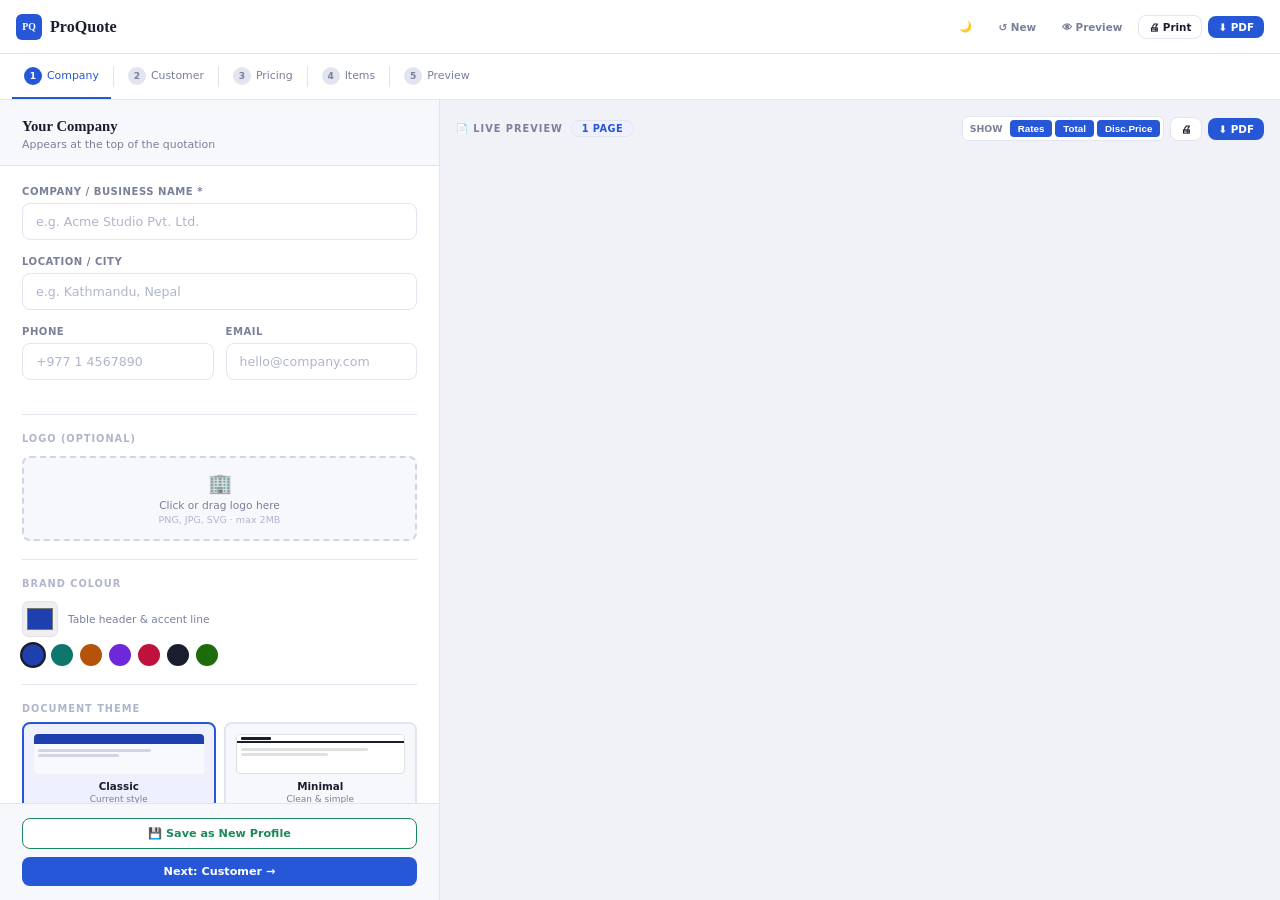
==== index.html @ abfe6b02 "Update print statement from 'Hello' to 'Goodbye'" ====
<!DOCTYPE html>
<html lang="en">
<head>
<meta charset="UTF-8">
<meta name="viewport" content="width=device-width, initial-scale=1.0, maximum-scale=1.0">
<title>ProQuote — Quotation Maker</title>
<!-- fully self-contained: no external dependencies -->
<style>
/* ═══════════════════════════════
   RESET & TOKENS
═══════════════════════════════ */
*,*::before,*::after{box-sizing:border-box;margin:0;padding:0}
:root{
  --bg:#f0f2f7;
  --panel:#fff;
  --panel2:#f7f8fc;
  --border:#e2e5ef;
  --border2:#d0d4e4;
  --text:#1a1d2e;
  --muted:#7a7f9a;
  --dim:#b0b5cc;
  --accent:#2557d6;
  --accent-s:#eef1fd;
  --accent-h:#1a46c0;
  --danger:#e53935;
  --danger-s:#fdecea;
  --success:#1b8a5a;
  --success-s:#e6f4ee;
  --warn:#d97706;
  --warn-s:#fef3e0;
  --r:8px;
  --sh:0 2px 12px rgba(0,0,0,0.08);
  --sh-lg:0 8px 32px rgba(0,0,0,0.14);
  --doc:#1e40af;
}
html{font-size:14px}
body{font-family:-apple-system,'Segoe UI',system-ui,sans-serif;background:var(--bg);color:var(--text);height:100vh;overflow:hidden;display:flex;flex-direction:column;transition:background .2s,color .2s}

/* ── DARK MODE ── */
body.dark{
  --bg:#0f1117;--panel:#1a1d2e;--panel2:#1e2235;
  --border:#2a2f45;--border2:#353c58;
  --text:#e8eaf6;--muted:#8890b0;--dim:#4a5175;
  --accent-s:#1a2456;--panel-hover:#232740;
}
body.dark .topbar,body.dark .stepbar{background:var(--panel);border-color:var(--border)}
body.dark input,body.dark textarea,body.dark select{background:var(--panel2);border-color:var(--border);color:var(--text)}
body.dark .tog-row{background:var(--panel2);border-color:var(--border)}
body.dark .tog-row:hover{background:#252a40}
body.dark .items-wrap{border-color:var(--border)}
body.dark .items-hd{background:#252a40;color:var(--muted)}
body.dark .irow{background:var(--panel2);border-color:var(--border)}
body.dark .irow:hover{background:#252a40}
body.dark .modal{background:var(--panel);color:var(--text)}
body.dark .btn-outline{background:var(--panel2);border-color:var(--border);color:var(--text)}
body.dark .btn-ghost{color:var(--muted)}
body.dark .pvbar-r .vg{background:var(--panel2);border-color:var(--border)}
body.dark .ldrop{background:var(--panel2);border-color:var(--border2)}
body.dark .sum-card{background:var(--panel2);border-color:var(--border)}
body.dark .pane-head{background:var(--panel2)}
body.dark .pnav{background:var(--panel2)}
body.dark .add-btn{border-color:var(--accent)}
/* Profile capsule dark */
body.dark .profile-capsule{background:var(--panel2);border-color:var(--border)}
body.dark .profile-capsule:hover{background:#252a40;border-color:var(--border2)}

/* ═══════════════════════════════
   TOPBAR
═══════════════════════════════ */
.topbar{
  height:54px;background:var(--panel);border-bottom:1px solid var(--border);
  display:flex;align-items:center;justify-content:space-between;
  padding:0 16px;flex-shrink:0;z-index:100;
}
.logo{font-family:Georgia,'Times New Roman',serif;font-size:1.15rem;font-weight:700;display:flex;align-items:center;gap:8px}
.logo-mark{width:26px;height:26px;background:var(--accent);border-radius:6px;display:flex;align-items:center;justify-content:center;color:#fff;font-size:0.7rem;font-weight:700}
.top-r{display:flex;gap:6px;align-items:center}

/* ═══════════════════════════════
   STEPBAR
═══════════════════════════════ */
.stepbar{
  height:46px;background:var(--panel);border-bottom:1px solid var(--border);
  display:flex;align-items:stretch;padding:0 12px;gap:2px;
  flex-shrink:0;overflow-x:auto;scrollbar-width:none;
}
.stepbar::-webkit-scrollbar{display:none}
.stab{
  display:flex;align-items:center;gap:5px;padding:0 12px;
  background:none;border:none;border-bottom:2px solid transparent;
  font-family:-apple-system,'Segoe UI',system-ui,sans-serif;font-size:0.78rem;font-weight:500;
  color:var(--muted);cursor:pointer;white-space:nowrap;transition:all .15s;
}
.stab:hover{color:var(--text)}
.stab.active{color:var(--accent);border-bottom-color:var(--accent)}
.stab.done{color:var(--success)}
.sbadge{
  width:18px;height:18px;border-radius:50%;background:var(--border);
  font-size:0.65rem;font-weight:700;display:flex;align-items:center;justify-content:center;
  flex-shrink:0;transition:all .15s;
}
.stab.active .sbadge{background:var(--accent);color:#fff}
.stab.done .sbadge{background:var(--success);color:#fff}
.ssep{width:1px;background:var(--border);margin:12px 0;flex-shrink:0}

/* ═══════════════════════════════
   MAIN GRID
═══════════════════════════════ */
.main{display:grid;grid-template-columns:440px 1fr;flex:1;overflow:hidden;min-height:0}

/* ═══════════════════════════════
   FORM PANEL
═══════════════════════════════ */
.fp{
  background:var(--panel);border-right:1px solid var(--border);
  display:flex;flex-direction:column;overflow:hidden;
}
.pane{display:none;flex:1;flex-direction:column;min-height:0}
.pane.active{display:flex}
.pane-head{
  padding:18px 22px 14px;border-bottom:1px solid var(--border);
  background:var(--panel2);flex-shrink:0;
}
.pane-title{font-family:Georgia,'Times New Roman',serif;font-size:1.05rem;font-weight:700}
.pane-sub{font-size:0.78rem;color:var(--muted);margin-top:3px}
.pane-body{flex:1;overflow-y:auto;padding:20px 22px;scrollbar-width:thin;scrollbar-color:var(--border2) transparent}
.pane-body::-webkit-scrollbar{width:5px}
.pane-body::-webkit-scrollbar-thumb{background:var(--border2);border-radius:4px}
.pnav{
  display:flex;gap:10px;padding:14px 22px;
  border-top:1px solid var(--border);background:var(--panel2);flex-shrink:0;
}

/* ═══════════════════════════════
   FORM CONTROLS
═══════════════════════════════ */
.fg{margin-bottom:16px}
.fg:last-child{margin-bottom:0}
.fl{display:block;font-size:0.72rem;font-weight:700;letter-spacing:0.05em;text-transform:uppercase;color:var(--muted);margin-bottom:6px}
input[type=text],input[type=number],input[type=date],input[type=email],input[type=tel],textarea,select{
  width:100%;padding:10px 13px;border:1px solid var(--border);border-radius:var(--r);
  font-family:-apple-system,'Segoe UI',system-ui,sans-serif;font-size:0.9rem;color:var(--text);
  background:var(--panel);outline:none;transition:border .15s,box-shadow .15s;appearance:none;
}
input:focus,textarea:focus,select:focus{border-color:var(--accent);box-shadow:0 0 0 3px var(--accent-s)}
input::placeholder,textarea::placeholder{color:var(--dim)}
textarea{resize:vertical;min-height:64px;line-height:1.6}
select{
  background-image:url("data:image/svg+xml,%3Csvg xmlns='http://www.w3.org/2000/svg' width='10' height='6'%3E%3Cpath d='M1 1l4 4 4-4' stroke='%237a7f9a' stroke-width='1.5' fill='none' stroke-linecap='round'/%3E%3C/svg%3E");
  background-repeat:no-repeat;background-position:right 12px center;padding-right:32px;cursor:pointer;
}
input[type=range]{
  width:100%;padding:0;border:none;background:none;box-shadow:none;
  accent-color:var(--accent);height:20px;cursor:pointer;
}
input[type=color]{width:36px;height:36px;padding:2px;border-radius:6px;cursor:pointer;border:1px solid var(--border)}
.r2{display:grid;grid-template-columns:1fr 1fr;gap:12px}
.hr{border:none;border-top:1px solid var(--border);margin:18px 0}
.sec-lbl{font-size:0.7rem;font-weight:700;letter-spacing:0.1em;text-transform:uppercase;color:var(--dim);margin-bottom:12px}

/* ═══════════════════════════════
   BUTTONS
═══════════════════════════════ */
.btn{
  display:inline-flex;align-items:center;justify-content:center;gap:5px;
  padding:8px 14px;border:none;border-radius:var(--r);
  font-family:-apple-system,'Segoe UI',system-ui,sans-serif;font-size:0.8rem;font-weight:600;
  cursor:pointer;transition:all .15s;white-space:nowrap;
}
.btn-primary{background:var(--accent);color:#fff}.btn-primary:hover{background:var(--accent-h)}
.btn-outline{background:#fff;color:var(--text);border:1px solid var(--border)}.btn-outline:hover{border-color:var(--border2);background:var(--panel2)}
.btn-ghost{background:transparent;color:var(--muted)}.btn-ghost:hover{color:var(--text);background:var(--panel2)}
.btn-danger{background:var(--danger-s);color:var(--danger);border:1px solid rgba(229,57,53,.15)}.btn-danger:hover{background:var(--danger);color:#fff}
.btn-sm{padding:5px 10px;font-size:0.74rem}
.btn-full{width:100%}

/* ═══════════════════════════════
   TOGGLE SWITCH
═══════════════════════════════ */
.tog-row{
  display:flex;align-items:center;justify-content:space-between;
  padding:9px 12px;border:1px solid var(--border);border-radius:var(--r);
  margin-bottom:7px;cursor:pointer;user-select:none;
  background:var(--panel2);transition:border .15s,background .15s;
}
.tog-row:hover{border-color:var(--border2);background:#fff}
.tog-name{font-size:0.83rem;font-weight:500}
.tog-hint{font-size:0.71rem;color:var(--muted);margin-top:2px}
.sw{width:34px;height:19px;border-radius:10px;background:var(--border2);position:relative;transition:background .15s;flex-shrink:0;margin-left:10px}
.sw::after{content:'';position:absolute;width:13px;height:13px;background:#fff;border-radius:50%;top:3px;left:3px;transition:left .15s;box-shadow:0 1px 3px rgba(0,0,0,.2)}
.sw.on{background:var(--accent)}.sw.on::after{left:18px}

/* ═══════════════════════════════
   ITEMS EDITOR
═══════════════════════════════ */
.items-wrap{border:1px solid var(--border);border-radius:var(--r);overflow:hidden;margin-bottom:8px}
.items-hd{
  display:grid;grid-template-columns:20px 1fr 48px 80px 60px 26px;
  gap:5px;padding:6px 10px;
  background:var(--border);
  font-size:0.65rem;font-weight:700;letter-spacing:.08em;text-transform:uppercase;color:var(--muted);
}
.irow{
  display:grid;grid-template-columns:20px 1fr 48px 80px 60px 26px;
  gap:5px;padding:7px 10px;border-top:1px solid var(--border);
  align-items:center;background:#fff;transition:background .1s;
}
.irow:first-of-type{border-top:none}
.irow:hover{background:#fafbff}
.irow input{padding:5px 7px;font-size:0.78rem;border-radius:5px}
.idesc-wrap{display:flex;flex-direction:column;gap:3px}
.idr{
  display:none;grid-column:1/-1;
  align-items:center;gap:7px;
  padding:4px 0 2px;border-top:1px dashed var(--border);margin-top:3px;
}
.irow.has-disc .idr{display:flex}
.dtag{font-size:0.68rem;color:var(--warn);background:var(--warn-s);padding:2px 6px;border-radius:3px;font-weight:600;white-space:nowrap}
.idel{background:none;border:none;width:24px;height:24px;border-radius:4px;display:flex;align-items:center;justify-content:center;cursor:pointer;color:var(--dim);font-size:0.82rem;transition:all .12s}
.idel:hover{background:var(--danger-s);color:var(--danger)}
.add-btn{
  width:100%;padding:8px;background:none;border:1px dashed var(--accent);
  border-radius:var(--r);color:var(--accent);font-family:-apple-system,'Segoe UI',system-ui,sans-serif;
  font-size:0.78rem;font-weight:600;cursor:pointer;
  display:flex;align-items:center;justify-content:center;gap:5px;transition:all .15s;
}
.add-btn:hover{background:var(--accent-s)}

/* ═══════════════════════════════
   PROFILE CAPSULES
═══════════════════════════════ */
.profile-capsules{display:flex;flex-wrap:wrap;gap:6px;margin-bottom:12px}
.profile-capsule{
  display:flex;align-items:center;gap:6px;
  padding:5px 10px 5px 6px;
  background:var(--panel2);border:1px solid var(--border);border-radius:20px;
  cursor:pointer;transition:all .15s;user-select:none;
  font-size:0.78rem;
}
.profile-capsule:hover{border-color:var(--accent);background:var(--accent-s)}
.profile-capsule.active-cap{border-color:var(--accent);background:var(--accent-s);color:var(--accent)}
.cap-dot{width:22px;height:22px;border-radius:50%;display:flex;align-items:center;justify-content:center;color:#fff;font-size:0.65rem;font-weight:700;flex-shrink:0}
.cap-name{font-weight:600;max-width:120px;overflow:hidden;text-overflow:ellipsis;white-space:nowrap}
.cap-edit{margin-left:2px;padding:1px 5px;border-radius:10px;font-size:0.65rem;color:var(--muted);background:none;border:none;cursor:pointer;transition:all .12s}
.cap-edit:hover{background:var(--border);color:var(--text)}

/* ═══════════════════════════════
   SECTION / OPTIONAL ROW
═══════════════════════════════ */
.irow-section{
  padding:6px 10px;background:var(--panel2);border-top:1px solid var(--border);
  display:grid;grid-template-columns:20px 1fr 26px;gap:5px;align-items:center;
}
.irow-section input{font-size:0.78rem;font-weight:600;background:transparent;border:none;padding:2px 4px;outline:none;color:var(--text);}
.irow-section input:focus{background:var(--panel);border-radius:4px}
.sec-badge{font-size:0.62rem;font-weight:700;letter-spacing:.08em;text-transform:uppercase;color:var(--muted);background:var(--border);padding:2px 6px;border-radius:3px;white-space:nowrap}
.opt-badge{font-size:0.62rem;font-weight:700;color:var(--warn);background:var(--warn-s);padding:1px 5px;border-radius:3px}

/* ═══════════════════════════════
   THEME PICKER
═══════════════════════════════ */
.theme-grid{display:grid;grid-template-columns:1fr 1fr;gap:8px;margin-top:8px}
.theme-card{
  border:2px solid var(--border);border-radius:var(--r);padding:10px 10px 8px;cursor:pointer;
  transition:all .15s;background:var(--panel2);
}
.theme-card:hover{border-color:var(--accent)}
.theme-card.sel{border-color:var(--accent);background:var(--accent-s)}
.theme-card-preview{height:40px;border-radius:4px;margin-bottom:6px;overflow:hidden;display:flex;flex-direction:column;gap:2px}
.theme-card-name{font-size:0.74rem;font-weight:700;text-align:center}
.theme-card-desc{font-size:0.64rem;color:var(--muted);text-align:center;margin-top:2px}

/* ═══════════════════════════════
   ITEM LIBRARY PANEL
═══════════════════════════════ */
.lib-item{
  display:flex;align-items:center;justify-content:space-between;
  padding:8px 12px;border:1px solid var(--border);border-radius:var(--r);
  margin-bottom:6px;background:var(--panel2);transition:all .12s;
}
.lib-item:hover{border-color:var(--accent);background:var(--accent-s)}
.lib-item-info{flex:1;min-width:0}
.lib-item-name{font-size:0.83rem;font-weight:600;white-space:nowrap;overflow:hidden;text-overflow:ellipsis}
.lib-item-meta{font-size:0.71rem;color:var(--muted);margin-top:1px}
.lib-item-cat{font-size:0.62rem;background:var(--border);padding:1px 6px;border-radius:10px;color:var(--muted);margin-left:6px}

/* ═══════════════════════════════
   AUTOSAVE INDICATOR
═══════════════════════════════ */
.autosave-dot{
  width:7px;height:7px;border-radius:50%;background:var(--success);
  display:inline-block;margin-right:4px;animation:pulse 2s infinite;
}
@keyframes pulse{0%,100%{opacity:1}50%{opacity:.4}}
.autosave-lbl{font-size:0.68rem;color:var(--muted);display:flex;align-items:center}
.ldrop{
  border:2px dashed var(--border2);border-radius:var(--r);
  padding:14px;text-align:center;position:relative;cursor:pointer;
  transition:all .15s;background:var(--panel2);
}
.ldrop:hover{border-color:var(--accent);background:var(--accent-s)}
.ldrop input[type=file]{position:absolute;inset:0;opacity:0;cursor:pointer;width:100%;height:100%}
.ldrop-lbl{font-size:0.76rem;color:var(--muted)}
.ldrop-sub{font-size:0.68rem;color:var(--dim);margin-top:2px}

/* ═══════════════════════════════
   COLOR PRESETS
═══════════════════════════════ */
.cpicks{display:flex;gap:7px;flex-wrap:wrap;margin-top:7px}
.cpick{width:22px;height:22px;border-radius:50%;cursor:pointer;border:2px solid transparent;transition:all .12s;flex-shrink:0}
.cpick:hover,.cpick.sel{border-color:var(--text);transform:scale(1.18)}

/* ═══════════════════════════════
   PREVIEW PANEL
═══════════════════════════════ */
.pp{
  background:var(--bg);
  overflow-y:auto;
  overflow-x:hidden;
  display:flex;
  flex-direction:column;
  align-items:center;
  padding:16px 16px 32px;
  gap:12px;
  scrollbar-width:thin;
  scrollbar-color:var(--border2) transparent;
}
.pp::-webkit-scrollbar{width:6px}
.pp::-webkit-scrollbar-thumb{background:var(--border2);border-radius:4px}

.pvbar{
  width:100%;
  display:flex;align-items:center;justify-content:space-between;flex-wrap:wrap;gap:8px;
  flex-shrink:0;
}
.pvbar-l{font-size:0.7rem;font-weight:700;letter-spacing:.1em;text-transform:uppercase;color:var(--muted);display:flex;align-items:center;gap:8px}
.pg-pill{background:var(--accent-s);color:var(--accent);border:1px solid var(--border);border-radius:20px;padding:2px 10px;font-size:0.7rem;font-weight:700;letter-spacing:.04em}
.pvbar-r{display:flex;gap:6px;align-items:center;flex-wrap:wrap}
.vg{display:flex;gap:3px;background:#fff;border:1px solid var(--border);border-radius:6px;padding:3px;align-items:center}
.vc{
  display:flex;align-items:center;gap:3px;padding:3px 8px;border-radius:4px;
  font-size:0.7rem;font-weight:600;border:none;background:none;cursor:pointer;color:var(--muted);transition:all .12s;
}
.vc.on{background:var(--accent);color:#fff}

/* Document scaler — wraps #qdoc and scales it to fill the panel */
.doc-scaler{
  width:100%;
  flex-shrink:0;
}
.doc-scaler-inner{
  transform-origin:top center;
  width:794px;
  flex-shrink:0;
}

/* ═══════════════════════════════
   QUOTE DOCUMENT
═══════════════════════════════ */
#qdoc{
  width:794px;background:#fff;
  box-shadow:var(--sh-lg);border-radius:3px;
  font-family:-apple-system,'Segoe UI',system-ui,sans-serif;color:#1a1d2e;
}

/* ── A4 page wrapper ── */
.dpage{
  width:794px;
  min-height:1122px; /* A4 height preview */
  padding:36px 48px 48px;
  position:relative;
  background:#fff;
  display:flex;flex-direction:column;
  border-bottom:3px dashed #d0d4e4; /* visual separator in preview */
}
.dpage:last-child{border-bottom:none}

/* ── Page 1 main header ── */
.dhdr{display:flex;align-items:flex-start;justify-content:space-between;margin-bottom:14px}
.dhdr-l{display:flex;flex-direction:column;align-items:flex-start;gap:5px}
.dlogo{max-height:56px;object-fit:contain;border-radius:3px;display:none}
.dco-name{font-family:Georgia,'Times New Roman',serif;font-size:1.15rem;font-weight:700;color:#0f1117;line-height:1.2}
.dco-loc{font-size:0.73rem;color:#6a6f88;margin-top:1px}
.dhdr-r{text-align:right}
.dtitle{font-family:Georgia,'Times New Roman',serif;font-size:1rem;font-weight:700;color:var(--doc);letter-spacing:.02em}
.dstatus{margin-top:5px}
.schip{display:inline-block;padding:2px 9px;border-radius:20px;font-size:0.63rem;font-weight:700;letter-spacing:.08em;text-transform:uppercase}
.s-draft{background:#fff3cd;color:#856404;border:1px solid #ffc107}
.s-sent{background:#cfe2ff;color:#0a58ca;border:1px solid #9ec5fe}
.s-approved{background:#d1e7dd;color:#0f5132;border:1px solid #a3cfbb}
.s-rejected{background:#f8d7da;color:#842029;border:1px solid #f1aeb5}
.ddates{margin-top:8px}
.ddate-row{display:flex;justify-content:flex-end;align-items:center;gap:8px;margin-top:3px}
.ddate-lbl{font-size:0.68rem;color:#8a90a8;font-weight:500}
.ddate-val{font-size:0.75rem;color:#1a1d2e;font-weight:600}

/* ── Continuation header (page 2+) ── */
.cont-hdr{
  display:flex;align-items:center;justify-content:space-between;
  padding-bottom:10px;margin-bottom:12px;
  border-bottom:2px solid var(--doc);
}
.cont-hdr-l{display:flex;align-items:center;gap:10px}
.cont-logo{max-height:32px;object-fit:contain;display:none}
.cont-co{font-family:Georgia,'Times New Roman',serif;font-size:0.88rem;font-weight:700;color:#0f1117}
.cont-hdr-r{text-align:right}
.cont-qno{font-size:0.75rem;font-weight:700;color:var(--doc)}
.cont-pg{font-size:0.68rem;color:#8a90a8;margin-top:2px}

/* ── Page number footer (every page) ── */
.pg-footer{
  margin-top:auto;
  padding-top:12px;
  display:flex;align-items:center;justify-content:space-between;
  border-top:1px solid #eef0f8;
}
.pg-watermark{font-family:Georgia,'Times New Roman',serif;font-size:0.6rem;font-weight:600;letter-spacing:.12em;color:#dde0ea;text-transform:uppercase}

/* Accent bar */
.dbar{height:3px;background:var(--doc);border-radius:2px;margin-bottom:16px}

/* Parties */
.parties{
  display:grid;grid-template-columns:1fr 1fr;gap:20px;
  margin-bottom:18px;padding:12px 14px;
  background:#f8f9fc;border-radius:6px;border:1px solid #eef0f8;
}
.pty-lbl{font-size:0.6rem;font-weight:700;letter-spacing:.12em;text-transform:uppercase;color:#a0a5be;margin-bottom:4px}
.pty-name{font-size:0.88rem;font-weight:700;color:#0f1117;line-height:1.3}
.pty-detail{font-size:0.72rem;color:#6a6f88;margin-top:2px;line-height:1.7}

/* ── TABLE (Excel grid) ── */
.dtable{
  width:100%;border-collapse:collapse;font-size:0.78rem;
  border:1px solid #c8cce0;margin-bottom:0;
  /* CRITICAL: force colour rendering in print/PDF */
  -webkit-print-color-adjust:exact;
  print-color-adjust:exact;
}
.dtable thead{
  -webkit-print-color-adjust:exact;
  print-color-adjust:exact;
}
.dtable thead tr{background:var(--doc) !important}
.dtable th{
  padding:8px 10px;color:#fff !important;
  font-size:0.67rem;font-weight:600;letter-spacing:.05em;text-align:left;
  border-right:1px solid rgba(255,255,255,.2);
  -webkit-print-color-adjust:exact;
  print-color-adjust:exact;
}
.dtable th:last-child{border-right:none}
.dtable th.r{text-align:right}
.dtable th.c{text-align:center}
.dtable tbody tr{background:#fff}
.dtable tbody tr:nth-child(even){background:#f9fafc}
.dtable td{
  padding:8px 10px;color:#1a1d2e;vertical-align:middle;
  border-right:1px solid #d8dce8;border-bottom:1px solid #d8dce8;
}
.dtable td:last-child{border-right:none}
.dtable tbody tr:last-child td{border-bottom:none}
.dtable td.r{text-align:right;font-variant-numeric:tabular-nums}
.dtable td.c{text-align:center}
.utype{font-size:0.65rem;color:#8a90a8;display:block;margin-top:2px}

/* ── TOTALS (flush below table) ── */
.totals-wrap{display:flex;justify-content:flex-end;margin:0 0 16px}
.totals-box{
  width:270px;
  border:1px solid #c8cce0;border-top:none;
  font-size:0.79rem;
  -webkit-print-color-adjust:exact;
  print-color-adjust:exact;
}
.trow{
  display:grid;grid-template-columns:1fr auto;
  padding:6px 10px;border-bottom:1px solid #d8dce8;align-items:center;
}
.trow:last-child{border-bottom:none}
.trow.grand{
  background:var(--doc) !important;color:#fff !important;
  font-weight:700;font-size:0.84rem;
  -webkit-print-color-adjust:exact;print-color-adjust:exact;
}
.tlbl{color:#5a5f78}
.trow.grand .tlbl{color:rgba(255,255,255,.82) !important}
.tval{text-align:right;font-weight:600;font-variant-numeric:tabular-nums;padding-left:16px}
.trow.disc-row .tlbl,.trow.disc-row .tval{color:#b45309}
.trow.vat-row{background:#f5f7ff}

/* ── FOOTER ── */
.dfooter{
  margin-top:auto;padding-top:14px;
  border-top:1px solid #eef0f8;
  display:flex;gap:20px;align-items:flex-start;
}
.fcol{flex:1}
.ftag{font-size:0.6rem;font-weight:700;letter-spacing:.1em;text-transform:uppercase;color:#a0a5be;margin-bottom:4px}
.ftxt{font-size:0.72rem;color:#6a6f88;line-height:1.7}

/* ── SIGNATURE ── */
.dsig{display:flex;justify-content:flex-end;margin-top:18px;padding-top:14px;border-top:1px solid #eef0f8}
.sigbox{text-align:center;width:170px}
.sigline{border-bottom:1px solid #1a1d2e;margin-bottom:6px;padding-bottom:26px}
.siglbl{font-size:0.68rem;color:#8a90a8}

/* ── WATERMARK ── */
.dwm{
  position:absolute;bottom:16px;right:18px;
  font-family:Georgia,'Times New Roman',serif;font-size:0.58rem;font-weight:600;letter-spacing:.12em;
  color:#dde0ea;text-transform:uppercase;pointer-events:none;user-select:none;
}

/* ═══════════════════════════════
   SUMMARY CARD
═══════════════════════════════ */
.sum-card{background:var(--panel2);border:1px solid var(--border);border-radius:var(--r);padding:13px 15px;font-size:0.8rem;line-height:2}

/* ═══════════════════════════════
   MODAL
═══════════════════════════════ */
.overlay{display:none;position:fixed;inset:0;background:rgba(10,10,20,.55);backdrop-filter:blur(4px);z-index:500;align-items:center;justify-content:center}
.overlay.open{display:flex}
.modal{background:#fff;border-radius:12px;padding:26px 22px;max-width:350px;width:90%;box-shadow:var(--sh-lg);animation:mIn .2s ease}
@keyframes mIn{from{opacity:0;transform:scale(.92)}to{opacity:1;transform:scale(1)}}
.micon{text-align:center;font-size:1.8rem;margin-bottom:9px}
.mtitle{font-family:Georgia,'Times New Roman',serif;font-size:0.95rem;font-weight:700;text-align:center;margin-bottom:6px}
.mmsg{font-size:0.8rem;color:var(--muted);text-align:center;line-height:1.6;margin-bottom:18px}
.mbtns{display:flex;gap:8px;justify-content:center}

/* ═══════════════════════════════
   TOAST
═══════════════════════════════ */
.tray{position:fixed;bottom:18px;right:18px;z-index:600;display:flex;flex-direction:column;gap:6px;pointer-events:none}
.toast{background:#1a1d2e;color:#fff;padding:9px 14px;border-radius:7px;font-size:0.78rem;font-weight:500;box-shadow:var(--sh-lg);display:flex;align-items:center;gap:6px;animation:tIn .2s ease;pointer-events:auto;max-width:250px}
.toast.ok{background:var(--success)}.toast.err{background:var(--danger)}
@keyframes tIn{from{opacity:0;transform:translateX(14px)}to{opacity:1;transform:translateX(0)}}
@keyframes tOut{to{opacity:0;transform:translateX(14px)}}

/* ═══════════════════════════════
   MOBILE — RESPONSIVE
═══════════════════════════════ */
@media(max-width:900px){
  .main{grid-template-columns:360px 1fr}
}
@media(max-width:768px){
  body{overflow:auto;height:auto}
  .main{grid-template-columns:1fr;overflow:visible}
  .fp{border-right:none;border-bottom:1px solid var(--border);max-height:none;overflow:visible}
  .pane{max-height:none}
  .pane-body{overflow-y:visible;max-height:none}
  .pp{padding:12px;overflow-x:hidden}
  .doc-scaler{width:100%;overflow:hidden}
  .pvbar{flex-direction:column;align-items:flex-start}
  .logo span.logo-full{display:none}
  .top-r .btn-ghost{display:none}
  .r2{grid-template-columns:1fr}
}
@media(max-width:480px){
  .stepbar{padding:0 6px}
  .stab{padding:0 8px;font-size:0.72rem}
  .topbar{padding:0 12px}
  .top-r .btn{padding:6px 10px;font-size:0.74rem}
  .pp{padding:8px}
}

/* ═══════════════════════════════
   PRINT / PDF
═══════════════════════════════ */
@media print{
  body{height:auto;overflow:visible;background:#fff}
  .topbar,.stepbar,.fp,.pvbar{display:none !important}
  .main{display:block}
  .pp{padding:0;background:#fff;display:block}
  #qdoc{box-shadow:none;border-radius:0;width:100%}
  .dpage{border-bottom:none;page-break-after:always}
  .dpage:last-child{page-break-after:avoid}
  .dtable thead tr{background:var(--doc) !important;-webkit-print-color-adjust:exact;print-color-adjust:exact}
  .dtable th{color:#fff !important;-webkit-print-color-adjust:exact;print-color-adjust:exact}
  .trow.grand{background:var(--doc) !important;color:#fff !important;-webkit-print-color-adjust:exact;print-color-adjust:exact}
  @page{size:A4;margin:0}
}
</style>
</head>
<body>

<!-- MODAL -->
<div class="overlay" id="ov">
  <div class="modal">
    <div class="micon" id="m-ico">⚠️</div>
    <div class="mtitle" id="m-ttl"></div>
    <div class="mmsg" id="m-msg"></div>
    <div class="mbtns">
      <button class="btn btn-outline" onclick="closeM()">Cancel</button>
      <button class="btn" id="m-ok">Confirm</button>
    </div>
  </div>
</div>

<!-- TOASTS -->
<div class="tray" id="tray"></div>

<!-- TOPBAR -->
<div class="topbar">
  <div class="logo">
    <div class="logo-mark">PQ</div>
    <span class="logo-full">ProQuote</span>
  </div>
  <div style="display:flex;align-items:center;gap:8px">
    <div class="autosave-lbl" id="autosave-lbl" style="display:none">
      <span class="autosave-dot"></span>Saved
    </div>
  </div>
  <div class="top-r">
    <button class="btn btn-ghost btn-sm" onclick="toggleDark()" id="dark-btn" title="Toggle dark mode">🌙</button>
    <button class="btn btn-ghost btn-sm" onclick="cfm('↺ New Quote','All data will be cleared. Start fresh?','🆕','Start Fresh','btn-danger',resetAll)">↺ New</button>
    <button class="btn btn-ghost btn-sm" onclick="goS(5)">👁 Preview</button>
    <button class="btn btn-outline btn-sm" onclick="doPrint()">🖨 Print</button>
    <button class="btn btn-primary btn-sm" onclick="doExport()">⬇ PDF</button>
  </div>
</div>

<!-- STEPBAR -->
<div class="stepbar">
  <button class="stab active" id="st1" onclick="goS(1)"><div class="sbadge">1</div>Company</button>
  <div class="ssep"></div>
  <button class="stab" id="st2" onclick="goS(2)"><div class="sbadge">2</div>Customer</button>
  <div class="ssep"></div>
  <button class="stab" id="st3" onclick="goS(3)"><div class="sbadge">3</div>Pricing</button>
  <div class="ssep"></div>
  <button class="stab" id="st4" onclick="goS(4)"><div class="sbadge">4</div>Items</button>
  <div class="ssep"></div>
  <button class="stab" id="st5" onclick="goS(5)"><div class="sbadge">5</div>Preview</button>
</div>

<!-- PROFILES MODAL -->
<div class="overlay" id="ov-profiles">
  <div class="modal" style="max-width:480px;width:95%">
    <div style="display:flex;align-items:center;justify-content:space-between;margin-bottom:16px">
      <div style="font-family:Georgia,serif;font-size:1rem;font-weight:700">🏢 Company Profiles</div>
      <button class="btn btn-ghost btn-sm" onclick="closeProfiles()" style="font-size:1rem;padding:4px 8px">✕</button>
    </div>
    <div id="profiles-list" style="display:flex;flex-direction:column;gap:8px;max-height:340px;overflow-y:auto;margin-bottom:14px;padding-right:2px"></div>
    <div style="font-size:0.75rem;color:var(--muted);text-align:center;padding-top:10px;border-top:1px solid var(--border)">
      Use <strong>Save as New Profile</strong> on Step 1 to add more.
    </div>
  </div>
</div>

<!-- CLIENTS MODAL -->
<div class="overlay" id="ov-clients">
  <div class="modal" style="max-width:480px;width:95%">
    <div style="display:flex;align-items:center;justify-content:space-between;margin-bottom:16px">
      <div style="font-family:Georgia,serif;font-size:1rem;font-weight:700">👥 Client Book</div>
      <button class="btn btn-ghost btn-sm" onclick="closeClients()" style="font-size:1rem;padding:4px 8px">✕</button>
    </div>
    <div id="clients-list" style="display:flex;flex-direction:column;gap:8px;max-height:340px;overflow-y:auto;margin-bottom:14px;padding-right:2px"></div>
    <div style="font-size:0.75rem;color:var(--muted);text-align:center;padding-top:10px;border-top:1px solid var(--border)">
      Use <strong>Save as Client</strong> on Step 2 to add clients.
    </div>
  </div>
</div>

<!-- LIBRARY MODAL -->
<div class="overlay" id="ov-library">
  <div class="modal" style="max-width:520px;width:95%">
    <div style="display:flex;align-items:center;justify-content:space-between;margin-bottom:12px">
      <div style="font-family:Georgia,serif;font-size:1rem;font-weight:700">📦 Product Library</div>
      <button class="btn btn-ghost btn-sm" onclick="closeLibrary()" style="font-size:1rem;padding:4px 8px">✕</button>
    </div>
    <!-- Add new product form -->
    <div style="background:var(--panel2);border:1px solid var(--border);border-radius:var(--r);padding:12px;margin-bottom:12px">
      <div style="font-size:0.72rem;font-weight:700;color:var(--muted);text-transform:uppercase;letter-spacing:.06em;margin-bottom:8px">Save Current / New Product</div>
      <div class="r2" style="margin-bottom:8px">
        <div class="fg" style="margin-bottom:0">
          <label class="fl">Product Name</label>
          <input type="text" id="lib-name" placeholder="e.g. Logo Design">
        </div>
        <div class="fg" style="margin-bottom:0">
          <label class="fl">Category</label>
          <input type="text" id="lib-cat" placeholder="e.g. Design">
        </div>
      </div>
      <div class="r2" style="margin-bottom:8px">
        <div class="fg" style="margin-bottom:0">
          <label class="fl">Default Rate</label>
          <input type="number" id="lib-rate" placeholder="0" min="0">
        </div>
        <div class="fg" style="margin-bottom:0">
          <label class="fl">Unit</label>
          <input type="text" id="lib-unit" placeholder="e.g. pcs">
        </div>
      </div>
      <button class="btn btn-primary btn-full" onclick="saveLibraryItem()" style="font-size:0.8rem;padding:8px">💾 Save to Library</button>
    </div>
    <!-- Saved items list -->
    <div id="library-list" style="max-height:280px;overflow-y:auto"></div>
  </div>
</div>

<div class="main">

  <!-- FORM PANEL -->
  <div class="fp">

    <!-- ══ STEP 1: COMPANY ══ -->
    <div class="pane active" id="pane-1">
      <div class="pane-head">
        <div class="pane-title">Your Company</div>
        <div class="pane-sub">Appears at the top of the quotation</div>
      </div>
      <div class="pane-body">
        <!-- PROFILE CAPSULES -->
        <div id="profile-capsules-wrap" style="display:none;margin-bottom:14px">
          <div style="display:flex;align-items:center;justify-content:space-between;margin-bottom:7px">
            <div class="sec-lbl" style="margin-bottom:0">Saved Profiles</div>
            <button class="btn btn-ghost btn-sm" style="font-size:0.68rem;padding:3px 8px" onclick="openProfiles()">✏ Manage</button>
          </div>
          <div class="profile-capsules" id="profile-capsules"></div>
        </div>
        <div class="fg">
          <label class="fl">Company / Business Name *</label>
          <input type="text" id="co-name" oninput="r()" placeholder="e.g. Acme Studio Pvt. Ltd.">
        </div>
        <div class="fg">
          <label class="fl">Location / City</label>
          <input type="text" id="co-loc" oninput="r()" placeholder="e.g. Kathmandu, Nepal">
        </div>
        <div class="r2">
          <div class="fg">
            <label class="fl">Phone</label>
            <input type="tel" id="co-phone" oninput="r()" placeholder="+977 1 4567890">
          </div>
          <div class="fg">
            <label class="fl">Email</label>
            <input type="email" id="co-email" oninput="r()" placeholder="hello@company.com">
          </div>
        </div>
        <hr class="hr">
        <div class="sec-lbl">Logo (optional)</div>
        <div class="ldrop" id="ldrop">
          <input type="file" accept="image/*" onchange="uploadLogo(event)">
          <div id="ldrop-in">
            <div style="font-size:1.4rem;margin-bottom:4px">🏢</div>
            <div class="ldrop-lbl">Click or drag logo here</div>
            <div class="ldrop-sub">PNG, JPG, SVG · max 2MB</div>
          </div>
        </div>
        <div id="logo-acts" style="display:none;display:flex;gap:6px;margin-top:7px;display:none">
          <button class="btn btn-sm btn-outline" onclick="toggleResize()">✂ Resize</button>
          <button class="btn btn-sm btn-danger" onclick="cfm('Remove Logo','Remove the company logo?','🗑️','Remove','btn-danger',removeLogo)">✕ Remove</button>
        </div>
        <div id="logo-resize" style="display:none;margin-top:8px">
          <label class="fl">Logo size: <span id="lsize-lbl">70</span>px</label>
          <input type="range" id="lsize" min="40" max="150" value="70" oninput="resizeLogo(this.value)">
        </div>
        <hr class="hr">
        <div class="sec-lbl">Brand Colour</div>
        <div style="display:flex;align-items:center;gap:10px">
          <input type="color" id="co-col" value="#1e40af" onchange="setCol(this.value)">
          <span style="font-size:0.76rem;color:var(--muted)">Table header & accent line</span>
        </div>
        <div class="cpicks">
          <div class="cpick sel" style="background:#1e40af" data-c="#1e40af" onclick="pickCol(this)"></div>
          <div class="cpick" style="background:#0f766e" data-c="#0f766e" onclick="pickCol(this)"></div>
          <div class="cpick" style="background:#b45309" data-c="#b45309" onclick="pickCol(this)"></div>
          <div class="cpick" style="background:#6d28d9" data-c="#6d28d9" onclick="pickCol(this)"></div>
          <div class="cpick" style="background:#be123c" data-c="#be123c" onclick="pickCol(this)"></div>
          <div class="cpick" style="background:#1a1d2e" data-c="#1a1d2e" onclick="pickCol(this)"></div>
          <div class="cpick" style="background:#1d6b0a" data-c="#1d6b0a" onclick="pickCol(this)"></div>
        </div>
        <hr class="hr">
        <div style="display:flex;align-items:center;justify-content:space-between;margin-bottom:6px">
          <div class="sec-lbl" style="margin-bottom:0">Document Theme</div>
        </div>
        <div class="theme-grid">
          <div class="theme-card sel" data-theme="classic" onclick="setTheme('classic',this)">
            <div class="theme-card-preview" style="background:#f8f9fc">
              <div style="height:10px;background:#1e40af;border-radius:2px 2px 0 0"></div>
              <div style="flex:1;padding:3px 4px;display:flex;flex-direction:column;gap:2px">
                <div style="height:3px;background:#d0d4e4;border-radius:2px;width:70%"></div>
                <div style="height:3px;background:#d0d4e4;border-radius:2px;width:50%"></div>
              </div>
            </div>
            <div class="theme-card-name">Classic</div>
            <div class="theme-card-desc">Current style</div>
          </div>
          <div class="theme-card" data-theme="minimal" onclick="setTheme('minimal',this)">
            <div class="theme-card-preview" style="background:#fff;border:1px solid #e0e0e0">
              <div style="height:8px;background:#fff;border-bottom:2px solid #1a1d2e;display:flex;align-items:center;padding:0 4px">
                <div style="width:30px;height:3px;background:#1a1d2e;border-radius:1px"></div>
              </div>
              <div style="flex:1;padding:3px 4px;display:flex;flex-direction:column;gap:2px">
                <div style="height:3px;background:#e0e0e0;border-radius:2px;width:80%"></div>
                <div style="height:3px;background:#e0e0e0;border-radius:2px;width:55%"></div>
              </div>
            </div>
            <div class="theme-card-name">Minimal</div>
            <div class="theme-card-desc">Clean & simple</div>
          </div>
          <div class="theme-card" data-theme="bold" onclick="setTheme('bold',this)">
            <div class="theme-card-preview" style="background:#f8f9fc">
              <div style="height:16px;background:#1e40af;border-radius:2px 2px 0 0;display:flex;align-items:center;padding:0 4px;gap:3px">
                <div style="width:16px;height:16px;background:rgba(255,255,255,.25);border-radius:50%"></div>
                <div style="flex:1;height:3px;background:rgba(255,255,255,.5);border-radius:2px"></div>
              </div>
              <div style="flex:1;padding:3px 4px;display:flex;flex-direction:column;gap:2px">
                <div style="height:3px;background:#d0d4e4;border-radius:2px;width:75%"></div>
                <div style="height:3px;background:#d0d4e4;border-radius:2px;width:50%"></div>
              </div>
            </div>
            <div class="theme-card-name">Bold</div>
            <div class="theme-card-desc">Strong header</div>
          </div>
          <div class="theme-card" data-theme="modern" onclick="setTheme('modern',this)">
            <div class="theme-card-preview" style="background:#f8f9fc;display:grid;grid-template-columns:12px 1fr">
              <div style="background:#1e40af;border-radius:2px 0 0 2px"></div>
              <div style="padding:3px 4px;display:flex;flex-direction:column;gap:2px;justify-content:center">
                <div style="height:3px;background:#d0d4e4;border-radius:2px;width:80%"></div>
                <div style="height:3px;background:#d0d4e4;border-radius:2px;width:55%"></div>
                <div style="height:3px;background:#d0d4e4;border-radius:2px;width:65%"></div>
              </div>
            </div>
            <div class="theme-card-name">Modern</div>
            <div class="theme-card-desc">Side accent</div>
          </div>
        </div>
        <hr class="hr">
        <div style="display:flex;align-items:center;justify-content:space-between;margin-bottom:6px">
          <div class="sec-lbl" style="margin-bottom:0">Saved Profiles</div>
          <button class="btn btn-ghost btn-sm" style="font-size:0.68rem;padding:3px 8px" onclick="openProfiles()">✏ Manage</button>
        </div>
        <div id="profile-bar" style="background:var(--panel2);border:1px solid var(--border);border-radius:var(--r);padding:10px 12px;font-size:0.78rem;color:var(--muted)">
          No profile loaded — click <strong>Manage</strong> to save or load
        </div>
      </div>
      <div class="pnav" style="flex-direction:column;gap:8px">
        <button class="btn btn-outline btn-full" onclick="saveAsProfile()" style="border-color:var(--success);color:var(--success)">💾 Save as New Profile</button>
        <button class="btn btn-primary btn-full" onclick="goS(2)">Next: Customer →</button>
      </div>
    </div>

    <!-- ══ STEP 2: CUSTOMER ══ -->
    <div class="pane" id="pane-2">
      <div class="pane-head">
        <div class="pane-title">Customer / Client</div>
        <div class="pane-sub">Who is this quotation for?</div>
      </div>
      <div class="pane-body">
        <!-- CLIENT CAPSULES -->
        <div id="client-capsules-wrap" style="display:none;margin-bottom:14px">
          <div style="display:flex;align-items:center;justify-content:space-between;margin-bottom:7px">
            <div class="sec-lbl" style="margin-bottom:0">Saved Clients</div>
            <button class="btn btn-ghost btn-sm" style="font-size:0.68rem;padding:3px 8px" onclick="openClients()">✏ Manage</button>
          </div>
          <div class="profile-capsules" id="client-capsules"></div>
        </div>
        <div class="fg">
          <label class="fl">Customer / Company Name *</label>
          <input type="text" id="cl-name" oninput="r()" placeholder="e.g. Horizon Brands Pvt. Ltd.">
        </div>
        <div class="r2">
          <div class="fg">
            <label class="fl">Contact Person</label>
            <input type="text" id="cl-person" oninput="r()" placeholder="e.g. Mr. Ram Sharma">
          </div>
          <div class="fg">
            <label class="fl">Phone</label>
            <input type="tel" id="cl-phone" oninput="r()" placeholder="+977 98XXXXXXXX">
          </div>
        </div>
        <div class="fg">
          <label class="fl">Location / Address</label>
          <textarea id="cl-addr" rows="2" oninput="r()" placeholder="e.g. New Road, Kathmandu 44600"></textarea>
        </div>
        <hr class="hr">
        <div class="sec-lbl">Quotation Reference</div>
        <div class="r2">
          <div class="fg">
            <label class="fl">Quote Number</label>
            <input type="text" id="q-no" oninput="r()" placeholder="Auto-generated">
          </div>
          <div class="fg">
            <label class="fl">Status</label>
            <select id="q-status" onchange="r()">
              <option value="draft">Draft</option>
              <option value="sent">Sent</option>
              <option value="approved">Approved</option>
              <option value="rejected">Rejected</option>
            </select>
          </div>
        </div>
        <div class="r2">
          <div class="fg">
            <label class="fl">Date *</label>
            <input type="date" id="q-date" oninput="r()">
          </div>
          <div class="fg">
            <label class="fl">Valid Until *</label>
            <input type="date" id="q-valid" oninput="r()">
          </div>
        </div>
        <div class="fg">
          <label class="fl">Subject / Project (optional)</label>
          <input type="text" id="q-subj" oninput="r()" placeholder="e.g. Brand Identity & Website Project">
        </div>
      </div>
      <div class="pnav" style="flex-direction:column;gap:8px">
        <button class="btn btn-outline btn-full" onclick="saveAsClient()" style="border-color:var(--success);color:var(--success)">💾 Save as Client</button>
        <div style="display:flex;gap:8px">
          <button class="btn btn-outline" onclick="goS(1)">← Back</button>
          <button class="btn btn-primary" style="flex:1" onclick="goS(3)">Next: Pricing →</button>
        </div>
      </div>
    </div>

    <!-- ══ STEP 3: PRICING ══ -->
    <div class="pane" id="pane-3">
      <div class="pane-head">
        <div class="pane-title">Pricing & Settings</div>
        <div class="pane-sub">Set discount, VAT and what to show in the document</div>
      </div>
      <div class="pane-body">
        <div class="sec-lbl">Discount & Tax</div>
        <div class="r2">
          <div class="fg">
            <label class="fl">Default Discount %</label>
            <input type="number" id="p-disc" value="0" min="0" max="100" step="0.5" oninput="r()" placeholder="0">
            <div style="font-size:0.69rem;color:var(--muted);margin-top:3px">Applied to items with no individual discount</div>
          </div>
          <div class="fg">
            <label class="fl">VAT %</label>
            <select id="p-vat" onchange="vatChange()">
              <option value="0">0% — No VAT</option>
              <option value="13" selected>13% — Nepal VAT</option>
              <option value="5">5%</option>
              <option value="10">10%</option>
              <option value="18">18%</option>
              <option value="custom">Custom...</option>
            </select>
          </div>
        </div>
        <div class="fg" id="vat-custom-row" style="display:none">
          <label class="fl">Custom VAT %</label>
          <input type="number" id="p-vat-c" value="0" min="0" max="100" oninput="r()">
        </div>
        <!-- EXTRA TAX LINES -->
        <div id="extra-taxes">
          <div id="tax-lines"></div>
          <button class="btn btn-ghost btn-sm" onclick="addTaxLine()" style="font-size:0.75rem;margin-top:4px;color:var(--accent)">＋ Add Tax Line</button>
        </div>
        <div class="r2">
          <div class="fg">
            <label class="fl">Shipping / Delivery (रु)</label>
            <input type="number" id="p-ship" value="0" min="0" oninput="r()" placeholder="0">
          </div>
          <div class="fg">
            <label class="fl">Rounding</label>
            <select id="p-round" onchange="r()">
              <option value="none">None</option>
              <option value="round">Round</option>
              <option value="ceil">Round Up</option>
              <option value="floor">Round Down</option>
            </select>
          </div>
        </div>
        <hr class="hr">
        <div class="sec-lbl">Document Visibility</div>
        <div class="tog-row" onclick="tog('rates')">
          <div><div class="tog-name">Show Rate Column</div><div class="tog-hint">Display unit rate in table</div></div>
          <div class="sw on" id="sw-rates"></div>
        </div>
        <div class="tog-row" onclick="tog('dscol')">
          <div><div class="tog-name">Show Discounted Price Column</div><div class="tog-hint">Show per-unit price after discount</div></div>
          <div class="sw on" id="sw-dscol"></div>
        </div>
        <div class="tog-row" onclick="tog('savings')">
          <div><div class="tog-name">Show Discount Savings Row</div><div class="tog-hint">Show savings in the totals block</div></div>
          <div class="sw on" id="sw-savings"></div>
        </div>
        <div class="tog-row" onclick="tog('vat')">
          <div><div class="tog-name">Include VAT in Total</div><div class="tog-hint">Add VAT row and include in grand total</div></div>
          <div class="sw on" id="sw-vat"></div>
        </div>
        <div class="tog-row" onclick="tog('grandtot')">
          <div><div class="tog-name">Show Grand Total</div><div class="tog-hint">Hide for negotiable estimates</div></div>
          <div class="sw on" id="sw-grandtot"></div>
        </div>
        <hr class="hr">
        <div class="sec-lbl">Notes & Terms (Optional)</div>
        <div class="tog-row" onclick="tog('notes')">
          <div><div class="tog-name">Include Notes</div></div>
          <div class="sw on" id="sw-notes"></div>
        </div>
        <div id="notes-section">
          <div class="fg">
            <label class="fl">Notes</label>
            <textarea id="p-notes" rows="3" oninput="r()" placeholder="e.g. All prices inclusive of default discount. 50% advance required to begin work. Revisions limited to 3 rounds."></textarea>
          </div>
        </div>
        <div class="tog-row" onclick="tog('payterms')">
          <div><div class="tog-name">Include Payment Terms</div></div>
          <div class="sw on" id="sw-payterms"></div>
        </div>
        <div id="payterms-section">
          <div class="fg">
            <label class="fl">Payment Terms</label>
            <input type="text" id="p-payterms" oninput="r()" placeholder="e.g. 50% advance, balance on delivery">
          </div>
          <div class="fg">
            <label class="fl">Bank / Payment Details</label>
            <textarea id="p-bank" rows="2" oninput="r()" placeholder="e.g. Bank: Citizens Bank | A/C: 00100XXXXXXX | Branch: Kathmandu"></textarea>
          </div>
        </div>
        <div class="tog-row" onclick="tog('sign')">
          <div><div class="tog-name">Include Signature Block</div></div>
          <div class="sw on" id="sw-sign"></div>
        </div>
      </div>
      <div class="pnav">
        <button class="btn btn-outline" onclick="goS(2)">← Back</button>
        <button class="btn btn-primary" style="flex:1" onclick="goS(4)">Next: Items →</button>
      </div>
    </div>

    <!-- ══ STEP 4: ITEMS ══ -->
    <div class="pane" id="pane-4">
      <div class="pane-head">
        <div class="pane-title">Line Items</div>
        <div class="pane-sub">Add items or press <kbd style="background:var(--border);border-radius:3px;padding:1px 5px;font-size:0.72rem;font-family:monospace">Shift+A</kbd> to add quickly</div>
      </div>
      <div class="pane-body" id="items-pane-body" style="padding-bottom:0">
        <div class="r2" style="margin-bottom:12px">
          <div class="fg">
            <label class="fl">Currency</label>
            <select id="s-curr" onchange="r()">
              <option value="रु">NPR — रु</option>
              <option value="$">USD — $</option>
              <option value="£">GBP — £</option>
              <option value="€">EUR — €</option>
              <option value="₹">INR — ₹</option>
            </select>
          </div>
          <div class="fg">
            <label class="fl">Unit Label</label>
            <select id="s-unit" onchange="unitChange()">
              <option value="">None</option>
              <option value="pcs">Pcs</option>
              <option value="kg">Kg</option>
              <option value="mtr">Mtr</option>
              <option value="sqft">Sq.ft</option>
              <option value="set">Set</option>
              <option value="custom">Custom…</option>
            </select>
            <input type="text" id="s-unit-custom" placeholder="Enter unit name" oninput="r()"
              style="display:none;margin-top:6px">
          </div>
        </div>
        <div class="items-wrap">
          <div class="items-hd" style="grid-template-columns:20px 1fr 48px 80px 60px 26px">
            <input type="checkbox" id="sel-all" title="Select all" onchange="toggleSelAll(this.checked)" style="width:14px;height:14px;cursor:pointer;accent-color:var(--danger)">
            <span>Description</span>
            <span style="text-align:center">Qty</span>
            <span style="text-align:right">Rate</span>
            <span style="text-align:right">Disc%</span>
            <span></span>
          </div>
          <div id="items-body"></div>
        </div>
        <!-- Bulk delete bar — shown when items selected -->
        <div id="bulk-bar" style="display:none;align-items:center;justify-content:space-between;padding:8px 10px;background:var(--danger-s);border:1px solid rgba(229,57,53,.2);border-radius:var(--r);margin-top:8px">
          <span id="bulk-count" style="font-size:0.78rem;font-weight:600;color:var(--danger)">0 selected</span>
          <button class="btn btn-danger btn-sm" onclick="deleteSelected()">🗑 Delete Selected</button>
        </div>
      </div>
      <!-- ADD ITEM + NAV — always fixed at bottom -->
      <div style="flex-shrink:0;border-top:1px solid var(--border);background:var(--panel)">
        <div style="padding:8px 12px;display:flex;gap:6px;flex-wrap:wrap">
          <button class="add-btn" style="flex:1;min-width:100px" id="add-item-btn" onclick="addItem()">＋ Item</button>
          <button class="btn btn-outline btn-sm" onclick="openLibrary()" title="Insert from product library" style="flex-shrink:0">📦 Library</button>
          <button class="btn btn-outline btn-sm" onclick="addSection()" title="Add section header" style="flex-shrink:0">§ Section</button>
          <button class="btn btn-outline btn-sm" onclick="addOptional()" title="Add optional item" style="flex-shrink:0;color:var(--warn);border-color:var(--warn)">? Optional</button>
        </div>
        <div class="pnav" style="border-top:1px solid var(--border);padding-top:10px">
          <button class="btn btn-outline" onclick="goS(3)">← Back</button>
          <button class="btn btn-primary" style="flex:1" onclick="goS(5)">Preview →</button>
        </div>
      </div>
    </div>

    <!-- ══ STEP 5: PREVIEW ══ -->
    <div class="pane" id="pane-5">
      <div class="pane-head">
        <div class="pane-title">Preview & Export</div>
        <div class="pane-sub">Review then download or print</div>
      </div>
      <div class="pane-body">
        <div style="display:flex;flex-direction:column;gap:7px;margin-bottom:16px">
          <button class="btn btn-primary btn-full" onclick="doExport()" style="padding:11px">⬇ Download PDF</button>
          <button class="btn btn-outline btn-full" onclick="doPrint()" style="padding:11px">🖨 Print</button>
        </div>
        <hr class="hr">
        <div class="sec-lbl">Quick Toggles</div>
        <div class="tog-row" onclick="tog('rates')">
          <div class="tog-name">Show Rate Column</div>
          <div class="sw on" id="sw-rates-2"></div>
        </div>
        <div class="tog-row" onclick="tog('grandtot')">
          <div class="tog-name">Show Grand Total</div>
          <div class="sw on" id="sw-grandtot-2"></div>
        </div>
        <div class="tog-row" onclick="tog('dscol')">
          <div class="tog-name">Show Disc. Price Column</div>
          <div class="sw on" id="sw-dscol-2"></div>
        </div>
        <hr class="hr">
        <div class="sec-lbl">Summary</div>
        <div class="sum-card" id="sum-box"></div>
      </div>
      <div class="pnav">
        <button class="btn btn-outline" onclick="goS(4)">← Edit Items</button>
      </div>
    </div>

  </div><!-- /fp -->

  <!-- PREVIEW PANEL -->
  <div class="pp" id="pp">
    <div class="pvbar">
      <div class="pvbar-l">
        📄 Live Preview
        <span class="pg-pill" id="pg-pill">1 page</span>
      </div>
      <div class="pvbar-r">
        <div class="vg">
          <span style="font-size:0.67rem;color:var(--muted);padding:0 4px;font-weight:700">SHOW</span>
          <button class="vc on" id="vc-rates" onclick="tog('rates')">Rates</button>
          <button class="vc on" id="vc-grandtot" onclick="tog('grandtot')">Total</button>
          <button class="vc on" id="vc-dscol" onclick="tog('dscol')">Disc.Price</button>
        </div>
        <button class="btn btn-outline btn-sm" onclick="doPrint()">🖨</button>
        <button class="btn btn-primary btn-sm" onclick="doExport()">⬇ PDF</button>
      </div>
    </div>

    <!-- QUOTE DOCUMENT — pages built dynamically by JS -->
    <div class="doc-scaler">
      <div class="doc-scaler-inner" id="doc-scaler-inner">
        <div id="qdoc"></div>
      </div>
    </div>
  </div><!-- /pp -->

</div><!-- /main -->

<script>
/* ═══════════════════════════════
   STATE
═══════════════════════════════ */
let logoURL=null, logoW=70;
const SW={rates:true,dscol:true,savings:true,vat:true,grandtot:true,notes:true,payterms:true,sign:true};
let items=[];
let extraTaxes=[]; // [{id,name,rate}]
let currentTheme='classic';
let undoStack=[], redoStack=[];
let autosaveTimer=null;

/* ═══════════════════════════════
   INIT
═══════════════════════════════ */
window.onload=()=>{
  const t=new Date(), v=new Date(t); v.setDate(v.getDate()+30);
  $('q-date').value=iso(t);
  $('q-valid').value=iso(v);
  $('q-no').value='QT-'+t.getFullYear()+'-001';
  buildItems();
  autoLoadCompany();
  renderCapsules();
  renderClientCapsules();
  restoreDraft();
  r();
  applyNoteWrap(); applyPayWrap();
  initScaler();
  // Restore dark mode pref
  if(localStorage.getItem('pq_dark')==='1') applyDark(true);
};

/* Scale the 794px document to fill the preview panel — no horizontal scroll, pp scrolls vertically */
function initScaler(){
  const pp=$('pp');
  const inner=document.getElementById('doc-scaler-inner');
  if(!pp||!inner)return;
  const DOC_W=794;

  function scale(){
    const avail=pp.clientWidth-32;
    const s=Math.min(1, avail/DOC_W);
    inner.style.transform=`scale(${s})`;
    inner.style.transformOrigin='top left';
    // When scaled down, the element still takes 794px of layout width.
    // We set a negative right margin to cancel the extra space,
    // and shrink the wrapper to the actual visual height.
    const wrapper=inner.parentElement; // .doc-scaler
    wrapper.style.width=(DOC_W*s)+'px';
    // Height: need rAF so browser has applied the transform first
    requestAnimationFrame(()=>{
      const naturalH=inner.getBoundingClientRect().height / s; // unscaled
      wrapper.style.height=(naturalH*s)+'px';
      wrapper.style.overflow='visible';
    });
  }

  scale();
  window._scaleAfterRender=scale;
  const ro=new ResizeObserver(scale);
  ro.observe(pp);
  window.addEventListener('resize',scale);
}

/* ═══════════════════════════════
   UTILS
═══════════════════════════════ */
const $=id=>document.getElementById(id);
const g=id=>$(id)?$(id).value:'';
const iso=d=>d.toISOString().split('T')[0];
const esc=s=>String(s).replace(/&/g,'&amp;').replace(/</g,'&lt;').replace(/>/g,'&gt;').replace(/"/g,'&quot;');
const nl=s=>esc(s).replace(/\n/g,'<br>');
const curr=()=>g('s-curr')||'रु';
const fmt=n=>Number(n).toLocaleString('en',{minimumFractionDigits:2,maximumFractionDigits:2});
function fmtD(s){if(!s)return'—';const d=new Date(s+'T00:00:00');return d.toLocaleDateString('en-GB',{day:'2-digit',month:'short',year:'numeric'});}
function uid(){return Math.random().toString(36).slice(2,8)}
function round(n){const m=g('p-round');if(m==='round')return Math.round(n);if(m==='ceil')return Math.ceil(n);if(m==='floor')return Math.floor(n);return n;}
function getVat(){const v=g('p-vat');return v==='custom'?parseFloat(g('p-vat-c'))||0:parseFloat(v)||0;}

/* ═══════════════════════════════
   STEPS
═══════════════════════════════ */
function goS(n){
  document.querySelectorAll('.pane').forEach(p=>p.classList.remove('active'));
  document.querySelectorAll('.stab').forEach(b=>b.classList.remove('active'));
  $('pane-'+n).classList.add('active');
  $('st'+n).classList.add('active');
  for(let i=1;i<=5;i++){
    const tab=$('st'+i),b=tab.querySelector('.sbadge');
    tab.classList.remove('done');b.textContent=i;
  }
  for(let i=1;i<n;i++){$('st'+i).classList.add('done');$('st'+i).querySelector('.sbadge').textContent='✓';}
  if(n===5)buildSum();
  document.querySelector('.fp').scrollTop=0;
}

/* ═══════════════════════════════
   ITEMS UI
═══════════════════════════════ */
function buildItems(){
  const c=$('items-body'); c.innerHTML='';
  items.forEach((item)=>{
    // SECTION ROW
    if(item.type==='section'){
      const el=document.createElement('div');
      el.className='irow-section';
      el.id='ir-'+item.id;
      el.innerHTML=`
        <span></span>
        <input type="text" value="${esc(item.desc)}" placeholder="Section heading…"
          onchange="upd('${item.id}','desc',this.value)"
          style="font-weight:700;font-size:0.82rem;color:var(--text)">
        <button class="idel" onclick="cfmDelItem('${item.id}')">✕</button>`;
      c.appendChild(el); return;
    }
    // REGULAR / OPTIONAL ROW
    const gd=parseFloat(g('p-disc'))||0;
    const eff=item.useD?item.d:gd;
    const el=document.createElement('div');
    el.className='irow'+(item.useD?' has-disc':'')+(item.sel?' sel-row':'')+(item.optional?' opt-row':'');
    el.id='ir-'+item.id;
    if(item.sel) el.style.background='#fff3f3';
    if(item.optional) el.style.opacity='0.8';
    el.innerHTML=`
      <input type="checkbox" ${item.sel?'checked':''} onchange="selItem('${item.id}',this.checked)"
        style="width:14px;height:14px;cursor:pointer;accent-color:var(--danger);flex-shrink:0">
      <div class="idesc-wrap">
        <div style="display:flex;align-items:center;gap:5px">
          <input type="text" value="${esc(item.desc)}" placeholder="Item description"
            onchange="upd('${item.id}','desc',this.value)" style="font-size:0.77rem;flex:1">
          ${item.optional?'<span class="opt-badge">Optional</span>':''}
        </div>
        <input type="text" value="${esc(item.note||'')}" placeholder="Note (optional)…"
          onchange="upd('${item.id}','note',this.value)"
          style="font-size:0.71rem;color:var(--muted);margin-top:2px;border-color:transparent;background:transparent;padding:2px 4px">
        <div class="idr">
          <span class="dtag">Item Disc:</span>
          <input type="number" value="${item.d}" min="0" max="100" step="0.5"
            style="width:54px;font-size:0.74rem"
            onchange="upd('${item.id}','d',this.value)" placeholder="%">
          <span style="font-size:0.68rem;color:var(--muted)">% override</span>
        </div>
      </div>
      <input type="number" value="${item.qty}" min="1"
        onchange="upd('${item.id}','qty',this.value)"
        style="text-align:center;font-size:0.78rem">
      <input type="number" value="${item.rate}" min="0" step="0.01"
        onchange="upd('${item.id}','rate',this.value)"
        style="font-size:0.78rem">
      <div style="display:flex;align-items:center;justify-content:flex-end;gap:3px">
        <span style="font-size:0.7rem;color:${eff>0?'var(--warn)':'var(--dim)'}">${eff>0?eff+'%':'—'}</span>
        <button title="Per-item discount" onclick="togItemD('${item.id}')"
          style="width:18px;height:18px;border-radius:3px;border:1px solid ${item.useD?'var(--warn)':'var(--border)'};background:${item.useD?'var(--warn-s)':'transparent'};color:${item.useD?'var(--warn)':'var(--dim)'};cursor:pointer;font-size:0.6rem;font-weight:700">%</button>
      </div>
      <button class="idel" onclick="cfmDelItem('${item.id}')">✕</button>
    `;
    c.appendChild(el);
  });
  updateBulkBar();
}

function selItem(id, checked){
  const it=items.find(x=>x.id===id); if(!it)return;
  it.sel=checked;
  // tint row
  const row=$('ir-'+id);
  if(row) row.style.background=checked?'#fff3f3':'';
  updateBulkBar();
  // update select-all state
  const allCb=$('sel-all');
  if(allCb){
    const total=items.length, sel=items.filter(x=>x.sel).length;
    allCb.checked = sel===total && total>0;
    allCb.indeterminate = sel>0 && sel<total;
  }
}

function toggleSelAll(checked){
  items.forEach(it=>it.sel=checked);
  buildItems();
}

function updateBulkBar(){
  const selCount=items.filter(x=>x.sel).length;
  const bar=$('bulk-bar');
  if(!bar)return;
  if(selCount>0){
    bar.style.display='flex';
    $('bulk-count').textContent=selCount+' item'+(selCount>1?'s':'')+' selected';
  } else {
    bar.style.display='none';
  }
  // sync select-all checkbox
  const allCb=$('sel-all');
  if(allCb){
    allCb.checked=selCount===items.length && items.length>0;
    allCb.indeterminate=selCount>0 && selCount<items.length;
  }
}

function deleteSelected(){
  const selCount=items.filter(x=>x.sel).length;
  if(selCount===0)return;
  cfm(
    'Delete '+selCount+' Item'+(selCount>1?'s':''),
    'Remove the '+selCount+' selected item'+(selCount>1?'s':'')+' from the quotation?',
    '🗑️','Delete All','btn-danger',
    ()=>{
      items=items.filter(x=>!x.sel);
      buildItems(); r();
      toast(selCount+' item'+(selCount>1?'s':'')+' deleted');
    }
  );
}

function upd(id,k,v){
  const it=items.find(x=>x.id===id); if(!it)return;
  if(['qty','rate','d'].includes(k)) v=parseFloat(v)||0;
  it[k]=v; buildItems(); r();
}

function togItemD(id){
  const it=items.find(x=>x.id===id); if(!it)return;
  it.useD=!it.useD; buildItems(); r();
  toast(it.useD?'Item-level discount on':'Using global discount');
}

function addItem(){
  pushUndo();
  items.push({id:uid(),type:'item',desc:'',qty:1,rate:0,d:0,useD:false,sel:false,optional:false,note:''});
  buildItems(); r();
  const pb=$('items-pane-body');
  setTimeout(()=>{ pb.scrollTop=pb.scrollHeight; },50);
}

function addSection(){
  pushUndo();
  items.push({id:uid(),type:'section',desc:'',sel:false});
  buildItems(); r();
  const pb=$('items-pane-body');
  setTimeout(()=>{ pb.scrollTop=pb.scrollHeight; },50);
  toast('Section added');
}

function addOptional(){
  pushUndo();
  items.push({id:uid(),type:'item',desc:'',qty:1,rate:0,d:0,useD:false,sel:false,optional:true,note:''});
  buildItems(); r();
  const pb=$('items-pane-body');
  setTimeout(()=>{ pb.scrollTop=pb.scrollHeight; },50);
  toast('Optional item added','ok');
}

/* ═══════════════════════════════
   UNDO / REDO
═══════════════════════════════ */
function pushUndo(){
  undoStack.push(JSON.stringify(items));
  if(undoStack.length>40) undoStack.shift();
  redoStack=[];
}
function doUndo(){
  if(!undoStack.length){toast('Nothing to undo');return;}
  redoStack.push(JSON.stringify(items));
  items=JSON.parse(undoStack.pop());
  buildItems(); r(); toast('Undo');
}
function doRedo(){
  if(!redoStack.length){toast('Nothing to redo');return;}
  undoStack.push(JSON.stringify(items));
  items=JSON.parse(redoStack.pop());
  buildItems(); r(); toast('Redo');
}

/* ═══════════════════════════════
   DARK MODE
═══════════════════════════════ */
function toggleDark(){
  const isDark=document.body.classList.toggle('dark');
  applyDark(isDark);
}
function applyDark(on){
  if(on){
    document.body.classList.add('dark');
    $('dark-btn').textContent='☀️';
    localStorage.setItem('pq_dark','1');
  } else {
    document.body.classList.remove('dark');
    $('dark-btn').textContent='🌙';
    localStorage.setItem('pq_dark','0');
  }
}

/* ═══════════════════════════════
   THEMES
═══════════════════════════════ */
function setTheme(name, el){
  currentTheme=name;
  document.querySelectorAll('.theme-card').forEach(c=>c.classList.remove('sel'));
  if(el) el.classList.add('sel');
  r(); toast('Theme: '+name[0].toUpperCase()+name.slice(1));
}

/* ═══════════════════════════════
   EXTRA TAX LINES
═══════════════════════════════ */
function addTaxLine(){
  const id=uid();
  extraTaxes.push({id,name:'Tax',rate:0});
  renderTaxLines(); r();
}
function removeTaxLine(id){
  extraTaxes=extraTaxes.filter(t=>t.id!==id);
  renderTaxLines(); r();
}
function updTax(id,k,v){
  const t=extraTaxes.find(x=>x.id===id);
  if(!t)return;
  t[k]=k==='rate'?parseFloat(v)||0:v;
  r();
}
function renderTaxLines(){
  const c=$('tax-lines'); if(!c)return;
  c.innerHTML=extraTaxes.map(t=>`
    <div style="display:flex;align-items:center;gap:6px;margin-bottom:6px">
      <input type="text" value="${esc(t.name)}" placeholder="Tax name" onchange="updTax('${t.id}','name',this.value)"
        style="flex:1;padding:8px 10px;font-size:0.85rem">
      <input type="number" value="${t.rate}" min="0" max="100" step="0.1" onchange="updTax('${t.id}','rate',this.value)"
        style="width:70px;padding:8px 10px;font-size:0.85rem" placeholder="%">
      <span style="font-size:0.8rem;color:var(--muted)">%</span>
      <button class="idel" onclick="removeTaxLine('${t.id}')" style="color:var(--danger)">✕</button>
    </div>
  `).join('');
}

/* ═══════════════════════════════
   AUTOSAVE DRAFT
═══════════════════════════════ */
function scheduleSave(){
  clearTimeout(autosaveTimer);
  autosaveTimer=setTimeout(()=>{ saveDraft(); showAutosave(); },1500);
}
function saveDraft(){
  try{
    const draft={
      items,extraTaxes,currentTheme,logoURL,logoW,
      coName:g('co-name'),coLoc:g('co-loc'),coPhone:g('co-phone'),coEmail:g('co-email'),coCol:g('co-col'),
      clName:g('cl-name'),clPerson:g('cl-person'),clPhone:g('cl-phone'),clAddr:g('cl-addr'),
      qNo:g('q-no'),qStatus:g('q-status'),qDate:g('q-date'),qValid:g('q-valid'),qSubj:g('q-subj'),
      pDisc:g('p-disc'),pVat:g('p-vat'),pVatC:g('p-vat-c'),pShip:g('p-ship'),pRound:g('p-round'),
      pNotes:g('p-notes'),pPay:g('p-payterms'),pBank:g('p-bank'),
      sCurr:g('s-curr'),sUnit:g('s-unit'),sUnitCustom:g('s-unit-custom'),
      sw:JSON.stringify(SW)
    };
    localStorage.setItem('pq_draft',JSON.stringify(draft));
  }catch(e){}
}
function restoreDraft(){
  try{
    const raw=localStorage.getItem('pq_draft');
    if(!raw)return;
    const d=JSON.parse(raw);
    if(d.items&&d.items.length){
      items=d.items;
      if(d.extraTaxes) extraTaxes=d.extraTaxes;
      if(d.currentTheme){ currentTheme=d.currentTheme; document.querySelector(`.theme-card[data-theme="${currentTheme}"]`)?.click(); }
      if(d.logoURL){logoURL=d.logoURL;logoW=d.logoW||70;$('ldrop-in').innerHTML=`<img src="${logoURL}" style="max-width:${logoW}px;max-height:48px;object-fit:contain">`;$('logo-acts').style.display='flex';}
      const set=(id,v)=>{const e=$(id);if(e&&v!==undefined)e.value=v;};
      set('co-name',d.coName);set('co-loc',d.coLoc);set('co-phone',d.coPhone);set('co-email',d.coEmail);
      if(d.coCol){setCol(d.coCol);$('co-col').value=d.coCol;}
      set('cl-name',d.clName);set('cl-person',d.clPerson);set('cl-phone',d.clPhone);set('cl-addr',d.clAddr);
      set('q-no',d.qNo);set('q-status',d.qStatus);set('q-date',d.qDate);set('q-valid',d.qValid);set('q-subj',d.qSubj);
      set('p-disc',d.pDisc);set('p-vat',d.pVat);set('p-vat-c',d.pVatC);set('p-ship',d.pShip);set('p-round',d.pRound);
      set('p-notes',d.pNotes);set('p-payterms',d.pPay);set('p-bank',d.pBank);
      set('s-curr',d.sCurr);set('s-unit',d.sUnit);set('s-unit-custom',d.sUnitCustom);
      if(d.sw){const sw=JSON.parse(d.sw);Object.keys(sw).forEach(k=>{SW[k]=sw[k];});}
      buildItems(); renderTaxLines();
      toast('Draft restored','ok');
    }
  }catch(e){}
}
function showAutosave(){
  const lbl=$('autosave-lbl');
  if(!lbl)return;
  lbl.style.display='flex';
  clearTimeout(window._saveHide);
  window._saveHide=setTimeout(()=>lbl.style.display='none',2500);
}

/* ═══════════════════════════════
   CLIENT BOOK
═══════════════════════════════ */
function getClients(){
  try{return JSON.parse(localStorage.getItem('pq_clients')||'[]');}catch(e){return[];}
}
function setClients(arr){localStorage.setItem('pq_clients',JSON.stringify(arr));}

function saveAsClient(){
  const name=g('cl-name');
  if(!name.trim()){toast('Enter a client name first','err');return;}
  const clients=getClients();
  const existing=clients.find(c=>c.name.toLowerCase()===name.toLowerCase());
  if(existing){
    cfm('Update Client?',`Update saved profile for "${esc(name)}"?`,'💾','Update','btn-primary',()=>doSaveClient(true,existing.id));
  } else {
    doSaveClient(false,null);
  }
}
function doSaveClient(overwrite,existingId){
  const clients=getClients();
  const data={
    id:overwrite?existingId:uid(),
    name:g('cl-name'),person:g('cl-person'),
    phone:g('cl-phone'),addr:g('cl-addr'),
    savedAt:new Date().toLocaleString('en-GB',{day:'2-digit',month:'short',year:'numeric'})
  };
  if(overwrite){const i=clients.findIndex(c=>c.id===existingId);if(i>=0)clients[i]=data;else clients.push(data);}
  else clients.push(data);
  setClients(clients);
  renderClientCapsules();
  toast((overwrite?'Client updated':'Client saved')+': '+data.name,'ok');
}
function loadClientById(id){
  const data=getClients().find(c=>c.id===id);
  if(!data)return;
  $('cl-name').value=data.name||'';
  $('cl-person').value=data.person||'';
  $('cl-phone').value=data.phone||'';
  $('cl-addr').value=data.addr||'';
  r();
  // mark active capsule
  document.querySelectorAll('#client-capsules .profile-capsule').forEach(el=>{
    el.classList.toggle('active-cap',el.dataset.id===id);
  });
  closeClients();
  toast('Loaded: '+data.name,'ok');
}
function deleteClient(id){
  const c=getClients().find(x=>x.id===id);
  cfm('Delete Client',`Delete "${c?esc(c.name):'this client'}"?`,'🗑️','Delete','btn-danger',()=>{
    setClients(getClients().filter(x=>x.id!==id));
    renderClientsModal(); renderClientCapsules();
    toast('Client deleted');
  });
}
function openClients(){renderClientsModal();$('ov-clients').classList.add('open');}
function closeClients(){$('ov-clients').classList.remove('open');}
$('ov-clients').addEventListener('click',e=>{if(e.target===$('ov-clients'))closeClients();});
function renderClientsModal(){
  const clients=getClients();
  const list=$('clients-list'); if(!list)return;
  if(!clients.length){
    list.innerHTML=`<div style="text-align:center;padding:24px;color:var(--muted);font-size:0.82rem">No clients saved yet.<br>Fill Step 2 and click <strong>Save as Client</strong>.</div>`;
    return;
  }
  list.innerHTML=clients.map(c=>`
    <div style="border:1px solid var(--border);border-radius:var(--r);overflow:hidden">
      <div style="padding:10px 14px;display:flex;align-items:center;gap:10px">
        <div style="width:32px;height:32px;border-radius:50%;background:var(--accent);flex-shrink:0;display:flex;align-items:center;justify-content:center;color:#fff;font-size:0.75rem;font-weight:700">${(c.name||'?')[0].toUpperCase()}</div>
        <div style="flex:1;min-width:0">
          <div style="font-weight:700;font-size:0.88rem">${esc(c.name)}</div>
          <div style="font-size:0.72rem;color:var(--muted)">${[c.person,c.phone].filter(Boolean).join(' · ')||'No details'}</div>
        </div>
        <div style="font-size:0.65rem;color:var(--dim)">${c.savedAt||''}</div>
      </div>
      <div style="display:flex;border-top:1px solid var(--border)">
        <button class="btn btn-sm" onclick="loadClientById('${c.id}')" style="flex:1;border-radius:0;border:none;background:var(--accent-s);color:var(--accent);font-weight:600;padding:8px">⬆ Load</button>
        <div style="width:1px;background:var(--border)"></div>
        <button class="btn btn-sm btn-danger" onclick="deleteClient('${c.id}')" style="border-radius:0;border:none;padding:8px 14px">🗑</button>
      </div>
    </div>`).join('');
}
function renderClientCapsules(){
  const clients=getClients();
  const wrap=$('client-capsules-wrap'),caps=$('client-capsules');
  if(!wrap||!caps)return;
  wrap.style.display=clients.length?'block':'none';
  caps.innerHTML=clients.map(c=>`
    <div class="profile-capsule" data-id="${c.id}" onclick="loadClientById('${c.id}')" title="${esc(c.name)}">
      <div class="cap-dot" style="background:var(--accent)">${(c.name||'?')[0].toUpperCase()}</div>
      <span class="cap-name">${esc(c.name)}</span>
    </div>`).join('');
}

/* ═══════════════════════════════
   PRODUCT LIBRARY
═══════════════════════════════ */
function getLibrary(){
  try{return JSON.parse(localStorage.getItem('pq_library')||'[]');}catch(e){return[];}
}
function setLibrary(arr){localStorage.setItem('pq_library',JSON.stringify(arr));}
function saveLibraryItem(){
  const name=g('lib-name');
  if(!name.trim()){toast('Enter a product name','err');return;}
  const lib=getLibrary();
  lib.push({id:uid(),name,cat:g('lib-cat')||'General',rate:parseFloat(g('lib-rate'))||0,unit:g('lib-unit')||''});
  setLibrary(lib);
  $('lib-name').value='';$('lib-cat').value='';$('lib-rate').value='';$('lib-unit').value='';
  renderLibraryModal();
  toast('Saved to library','ok');
}
function insertLibraryItem(id){
  const it=getLibrary().find(x=>x.id===id); if(!it)return;
  pushUndo();
  items.push({id:uid(),type:'item',desc:it.name,qty:1,rate:it.rate,d:0,useD:false,sel:false,optional:false,note:''});
  buildItems(); r();
  closeLibrary();
  toast('Added: '+it.name,'ok');
}
function deleteLibraryItem(id){
  setLibrary(getLibrary().filter(x=>x.id!==id));
  renderLibraryModal();
  toast('Removed from library');
}
function openLibrary(){renderLibraryModal();$('ov-library').classList.add('open');}
function closeLibrary(){$('ov-library').classList.remove('open');}
$('ov-library').addEventListener('click',e=>{if(e.target===$('ov-library'))closeLibrary();});
function renderLibraryModal(){
  const lib=getLibrary();
  const list=$('library-list'); if(!list)return;
  if(!lib.length){
    list.innerHTML=`<div style="text-align:center;padding:20px;color:var(--muted);font-size:0.82rem">No products saved yet. Add one above.</div>`;
    return;
  }
  // Group by category
  const cats={};
  lib.forEach(it=>{(cats[it.cat||'General']=cats[it.cat||'General']||[]).push(it);});
  list.innerHTML=Object.entries(cats).map(([cat,items])=>`
    <div style="margin-bottom:10px">
      <div style="font-size:0.68rem;font-weight:700;text-transform:uppercase;letter-spacing:.08em;color:var(--muted);margin-bottom:5px;padding:0 2px">${esc(cat)}</div>
      ${items.map(it=>`
        <div class="lib-item">
          <div class="lib-item-info">
            <div class="lib-item-name">${esc(it.name)}</div>
            <div class="lib-item-meta">${curr()} ${fmt(it.rate)}${it.unit?' · '+esc(it.unit):''}</div>
          </div>
          <div style="display:flex;gap:5px;flex-shrink:0">
            <button class="btn btn-sm btn-primary" onclick="insertLibraryItem('${it.id}')" style="padding:5px 10px">＋ Add</button>
            <button class="btn btn-sm btn-danger" onclick="deleteLibraryItem('${it.id}')" style="padding:5px 8px">🗑</button>
          </div>
        </div>`).join('')}
    </div>`).join('');
}

/* Keyboard shortcuts */
document.addEventListener('keydown',e=>{
  if(e.shiftKey && e.key==='A'){
    e.preventDefault();
    if(!$('pane-4').classList.contains('active')) goS(4);
    addItem();
  }
  if((e.ctrlKey||e.metaKey)&&e.key==='z'){e.preventDefault();doUndo();}
  if((e.ctrlKey||e.metaKey)&&e.key==='y'){e.preventDefault();doRedo();}
});

/* ═══════════════════════════════
   TOGGLES
═══════════════════════════════ */
function tog(k){
  SW[k]=!SW[k];
  // all switch elements for this key
  const swIds={
    rates:['sw-rates','sw-rates-2'],
    dscol:['sw-dscol','sw-dscol-2'],
    savings:['sw-savings'],
    vat:['sw-vat'],
    grandtot:['sw-grandtot','sw-grandtot-2'],
    notes:['sw-notes'],
    payterms:['sw-payterms'],
    sign:['sw-sign'],
  };
  const vcIds={rates:'vc-rates',grandtot:'vc-grandtot',dscol:'vc-dscol'};
  (swIds[k]||[]).forEach(sid=>{const e=$(sid);if(e)e.className='sw'+(SW[k]?' on':'')});
  if(vcIds[k]){const e=$(vcIds[k]);if(e)e.className='vc'+(SW[k]?' on':'');}
  if(k==='notes') applyNoteWrap();
  if(k==='payterms') applyPayWrap();
  applyVisibility(); r();
}
function applyNoteWrap(){$('notes-section').style.display=SW.notes?'':'none'}
function applyPayWrap(){$('payterms-section').style.display=SW.payterms?'':'none'}

function applyVisibility(){ /* visibility is baked into r() dynamically */ }

function unitChange(){
  const v=g('s-unit');
  const ci=$('s-unit-custom');
  ci.style.display=v==='custom'?'block':'none';
  r();
}
function getUnit(){
  const v=g('s-unit');
  if(v==='custom') return g('s-unit-custom')||'';
  return v;
}

/* ═══════════════════════════════
   COMPANY PROFILES (localStorage)
   Stores array under key 'pq_profiles'
   Each: {id, name, loc, phone, email, color, logoURL, savedAt}
═══════════════════════════════ */
function getProfiles(){
  try{ return JSON.parse(localStorage.getItem('pq_profiles')||'[]'); }
  catch(e){ return []; }
}
function setProfiles(arr){
  localStorage.setItem('pq_profiles',JSON.stringify(arr));
}

function saveAsProfile(){
  const name=g('co-name');
  if(!name.trim()){toast('Enter a company name first','err');return;}
  const profiles=getProfiles();
  // Check if one with same name already exists — ask to overwrite
  const existing=profiles.find(p=>p.name.toLowerCase()===name.toLowerCase());
  if(existing){
    cfm(
      'Update Profile?',
      `A profile for "${esc(name)}" already exists. Overwrite it with current details?`,
      '💾','Update','btn-primary',
      ()=>doSaveProfile(true,existing.id)
    );
  } else {
    doSaveProfile(false,null);
  }
}

function doSaveProfile(overwrite,existingId){
  const profiles=getProfiles();
  const data={
    id: overwrite ? existingId : uid(),
    name:  g('co-name'),
    loc:   g('co-loc'),
    phone: g('co-phone'),
    email: g('co-email'),
    color: g('co-col')||'#1e40af',
    logoURL: logoURL||null,
    logoW:   logoW,
    savedAt: new Date().toLocaleString('en-GB',{day:'2-digit',month:'short',year:'numeric',hour:'2-digit',minute:'2-digit'})
  };
  if(overwrite){
    const idx=profiles.findIndex(p=>p.id===existingId);
    if(idx>=0) profiles[idx]=data; else profiles.push(data);
  } else {
    profiles.push(data);
  }
  setProfiles(profiles);
  updateProfileBar(data.name);
  renderCapsules();
  toast((overwrite?'Profile updated':'Profile saved')+': '+data.name,'ok');
}

function loadProfileById(id){
  const profiles=getProfiles();
  const data=profiles.find(p=>p.id===id);
  if(!data){toast('Profile not found','err');return;}
  $('co-name').value=data.name||'';
  $('co-loc').value=data.loc||'';
  $('co-phone').value=data.phone||'';
  $('co-email').value=data.email||'';
  if(data.color){ setCol(data.color); $('co-col').value=data.color; }
  if(data.logoURL){
    logoURL=data.logoURL;
    logoW=data.logoW||70;
    $('ldrop-in').innerHTML=`<img src="${logoURL}" style="max-width:${logoW}px;max-height:48px;object-fit:contain;border-radius:3px">`;
    $('logo-acts').style.display='flex';
  }
  r();
  updateProfileBar(data.name);
  // Mark active capsule
  document.querySelectorAll('#profile-capsules .profile-capsule').forEach(el=>{
    el.classList.toggle('active-cap', el.dataset.id===id);
  });
  closeProfiles();
  toast('Loaded: '+data.name,'ok');
}

function deleteProfile(id){
  const profiles=getProfiles();
  const p=profiles.find(x=>x.id===id);
  cfm(
    'Delete Profile',
    `Delete the saved profile for "${p?esc(p.name):'this company'}"? This cannot be undone.`,
    '🗑️','Delete','btn-danger',
    ()=>{
      setProfiles(profiles.filter(x=>x.id!==id));
      renderProfilesModal();
      renderCapsules();
      toast('Profile deleted');
    }
  );
}

function updateProfileBar(name){
  const bar=$('profile-bar');
  if(!bar)return;
  bar.innerHTML=`<span style="color:var(--success);font-weight:600">✓ Active: ${esc(name)}</span> <span style="color:var(--muted);font-size:0.72rem">— details loaded above</span>`;
}

function openProfiles(){
  renderProfilesModal();
  $('ov-profiles').classList.add('open');
}
function closeProfiles(){
  $('ov-profiles').classList.remove('open');
}
$('ov-profiles').addEventListener('click',e=>{if(e.target===$('ov-profiles'))closeProfiles();});

function renderProfilesModal(){
  const profiles=getProfiles();
  const list=$('profiles-list');
  if(!list)return;
  if(profiles.length===0){
    list.innerHTML=`<div style="text-align:center;padding:24px;color:var(--muted);font-size:0.82rem">
      No profiles saved yet.<br>Fill in Step 1 and click <strong>Save as New Profile</strong>.
    </div>`;
    return;
  }
  list.innerHTML=profiles.map(p=>`
    <div style="border:1px solid var(--border);border-radius:var(--r);overflow:hidden">
      <div style="padding:10px 14px;display:flex;align-items:center;gap:10px">
        <div style="width:32px;height:32px;border-radius:50%;background:${p.color||'#1e40af'};flex-shrink:0;display:flex;align-items:center;justify-content:center;color:#fff;font-size:0.75rem;font-weight:700">
          ${(p.name||'?')[0].toUpperCase()}
        </div>
        <div style="flex:1;min-width:0">
          <div style="font-weight:700;font-size:0.88rem;white-space:nowrap;overflow:hidden;text-overflow:ellipsis">${esc(p.name)}</div>
          <div style="font-size:0.72rem;color:var(--muted);white-space:nowrap;overflow:hidden;text-overflow:ellipsis">${[p.loc,p.phone,p.email].filter(Boolean).join(' · ')||'No details'}</div>
        </div>
        <div style="font-size:0.65rem;color:var(--dim);flex-shrink:0;text-align:right">${p.savedAt||''}</div>
      </div>
      <div style="display:flex;border-top:1px solid var(--border)">
        <button class="btn btn-sm" onclick="loadProfileById('${p.id}')"
          style="flex:1;border-radius:0;border:none;background:var(--accent-s);color:var(--accent);font-weight:600;padding:8px">
          ⬆ Load
        </button>
        <div style="width:1px;background:var(--border)"></div>
        <button class="btn btn-sm btn-danger" onclick="deleteProfile('${p.id}')"
          style="border-radius:0;border:none;padding:8px 14px">
          🗑
        </button>
      </div>
    </div>
  `).join('');
}

function autoLoadCompany(){
  // Auto-loads the most recently saved profile on startup
  const profiles=getProfiles();
  if(profiles.length===0)return;
  const last=profiles[profiles.length-1];
  loadProfileById(last.id);
  // Don't show toast on auto-load
}

// Legacy stubs — keep for compatibility
function saveCompany(){ saveAsProfile(); }
function loadCompany(){ openProfiles(); }
function clearSavedCompany(){ openProfiles(); }
function renderSavedCard(){}

function delItem(id){pushUndo();items=items.filter(x=>x.id!==id);buildItems();r();toast('Item removed');}
function cfmDelItem(id){
  const it=items.find(x=>x.id===id);
  cfm('Remove Item',`Remove "${it&&it.desc?it.desc:'this item'}"?`,'🗑️','Remove','btn-danger',()=>delItem(id));
}

/* renderCapsules — profile capsules shown at top of Step 1 */
function renderCapsules(){
  const profiles=getProfiles();
  const wrap=$('profile-capsules-wrap'),caps=$('profile-capsules');
  if(!wrap||!caps)return;
  wrap.style.display=profiles.length?'block':'none';
  caps.innerHTML=profiles.map(p=>`
    <div class="profile-capsule" data-id="${p.id}" onclick="loadProfileById('${p.id}')" title="${esc(p.name)}">
      <div class="cap-dot" style="background:${p.color||'#1e40af'}">${(p.name||'?')[0].toUpperCase()}</div>
      <span class="cap-name">${esc(p.name)}</span>
      <button class="cap-edit" onclick="event.stopPropagation();editProfile('${p.id}')" title="Edit">✏</button>
    </div>`).join('');
}

function editProfile(id){
  // Load profile into fields and open manage modal — user edits fields then saves as profile (overwrites)
  loadProfileById(id);
  toast('Edit details above, then click Save as New Profile to update','ok');
}


  $('vat-custom-row').style.display=g('p-vat')==='custom'?'':'none';
  r();
}


/* ═══════════════════════════════
   RENDER — dynamic multi-page builder
   A4 = 794px wide, 1122px tall (96dpi)
   Usable content height per page:
     Page 1: 1122 - 36top - 48bot - headerH - barH - partiesH - tableHeadH - pgFooterH
     Page 2+: 1122 - 36top - 48bot - contHdrH - tableHeadH - pgFooterH
═══════════════════════════════ */
function r(){
  const coName   = g('co-name') || 'Your Company';
  const coLoc    = g('co-loc');
  const coPhone  = g('co-phone');
  const coEmail  = g('co-email');
  const clName   = g('cl-name') || '—';
  const qno      = g('q-no') || '—';
  const subj     = g('q-subj');
  const dateStr  = fmtD(g('q-date'));
  const validStr = fmtD(g('q-valid'));
  const gd       = parseFloat(g('p-disc')) || 0;
  const ut       = getUnit();
  const vatPct   = getVat();
  const ship     = parseFloat(g('p-ship')) || 0;
  const docCol   = getComputedStyle(document.documentElement).getPropertyValue('--doc').trim() || '#1e40af';

  // Status chip HTML
  const sm = {draft:'Draft',sent:'Sent',approved:'Approved',rejected:'Rejected'};
  const sc = {draft:'s-draft',sent:'s-sent',approved:'s-approved',rejected:'s-rejected'};
  const st = g('q-status') || 'draft';
  const chipHtml = `<div class="schip ${sc[st]}">${sm[st]}</div>`;

  // Logo img tag
  const logoHtml = logoURL
    ? `<img class="dlogo" src="${logoURL}" style="display:block;max-width:${logoW}px;max-height:56px;object-fit:contain;border-radius:3px" alt="">`
    : '';
  const contLogoHtml = logoURL
    ? `<img class="cont-logo" src="${logoURL}" style="display:block;max-height:32px;object-fit:contain" alt="">`
    : '';

  // ── Build all table rows (calculated) ──
  let subtotal = 0, totalSaved = 0, rowSerial = 0;
  const rowsData = items.map((item,i)=>{
    if(item.type==='section') return {type:'section',item};
    const eff      = item.useD ? item.d : gd;
    const raw      = item.qty * item.rate;
    const discAmt  = raw * (eff / 100);
    const discUnit = round(item.rate * (1 - eff/100));
    const lineTotal= round(raw - discAmt);
    // optional items don't add to total
    if(!item.optional){ subtotal += lineTotal; totalSaved += discAmt; }
    rowSerial++;
    return {type:'item',sn:rowSerial, item, eff, discUnit, lineTotal};
  });

  // ── Totals HTML (with extra taxes) ──
  const vatAmt = round(subtotal * vatPct / 100);
  let extraTaxTotal = 0;
  extraTaxes.forEach(tx=>{ extraTaxTotal += round(subtotal * tx.rate / 100); });
  const grand  = round(subtotal + (SW.vat ? vatAmt : 0) + extraTaxTotal + ship);
  let totHtml  = '';
  totHtml += trow('Subtotal', curr()+' '+fmt(subtotal));
  if(SW.savings && totalSaved>0) totHtml += trow('Discount Savings','− '+curr()+' '+fmt(round(totalSaved)),'disc-row');
  if(ship>0) totHtml += trow('Shipping', curr()+' '+fmt(ship));
  if(SW.vat && vatPct>0) totHtml += trow(`VAT (${vatPct}%)`, curr()+' '+fmt(vatAmt),'vat-row');
  extraTaxes.forEach(tx=>{ if(tx.rate>0) totHtml += trow(`${tx.name} (${tx.rate}%)`, curr()+' '+fmt(round(subtotal*tx.rate/100)),'vat-row'); });
  totHtml += trow('Grand Total', curr()+' '+fmt(grand),'grand');

  // ── Table head HTML ──
  const showRates = SW.rates;
  const showDs    = SW.dscol;
  const thHtml = `<thead>
    <tr style="background:${docCol}">
      <th style="width:4%;padding:8px 10px;color:#fff;font-size:0.67rem;font-weight:600;letter-spacing:.05em;border-right:1px solid rgba(255,255,255,.2)">SN</th>
      <th style="width:${showRates&&showDs?'34':showRates||showDs?'40':'48'}%;padding:8px 10px;color:#fff;font-size:0.67rem;font-weight:600;letter-spacing:.05em;border-right:1px solid rgba(255,255,255,.2)">Description</th>
      <th style="width:8%;text-align:center;padding:8px 10px;color:#fff;font-size:0.67rem;font-weight:600;letter-spacing:.05em;border-right:1px solid rgba(255,255,255,.2)">Unit</th>
      <th style="width:7%;text-align:center;padding:8px 10px;color:#fff;font-size:0.67rem;font-weight:600;letter-spacing:.05em;border-right:1px solid rgba(255,255,255,.2)">Qty</th>
      ${showRates?`<th style="width:13%;text-align:right;padding:8px 10px;color:#fff;font-size:0.67rem;font-weight:600;letter-spacing:.05em;border-right:1px solid rgba(255,255,255,.2)">Rate</th>`:''}
      ${showDs?`<th style="width:13%;text-align:right;padding:8px 10px;color:#fff;font-size:0.67rem;font-weight:600;letter-spacing:.05em;border-right:1px solid rgba(255,255,255,.2)">Disc. Price</th>`:''}
      <th style="width:14%;text-align:right;padding:8px 10px;color:#fff;font-size:0.67rem;font-weight:600">Total</th>
    </tr>
  </thead>`;

  // ── Row HTML builder ──
  function buildRowHtml(d, idx){
    if(d.type==='section'){
      const colspan = 4 + (showRates?1:0) + (showDs?1:0);
      return `<tr><td colspan="${colspan}" style="padding:7px 10px;background:#f0f2f7;font-weight:700;font-size:0.74rem;letter-spacing:.04em;color:#3a3f5a;border-bottom:1px solid #d0d4e4">${esc(d.item.desc)||'SECTION'}</td></tr>`;
    }
    const bgStyle = idx%2===1 ? 'background:#f9fafc' : 'background:#fff';
    const bgOpt   = d.item.optional ? 'background:#fffdf5' : bgStyle;
    const cellBase = `padding:8px 10px;vertical-align:top;border-right:1px solid #d8dce8;border-bottom:1px solid #d8dce8;color:#1a1d2e;font-size:0.78rem`;
    const cellLast = `padding:8px 10px;vertical-align:middle;border-bottom:1px solid #d8dce8;color:#1a1d2e;font-size:0.78rem;text-align:right;font-variant-numeric:tabular-nums`;
    const noteHtml = d.item.note ? `<div style="font-size:0.67rem;color:#8a90a8;margin-top:2px;line-height:1.5">${esc(d.item.note)}</div>` : '';
    const optBadge = d.item.optional ? `<span style="font-size:0.6rem;background:#fef3e0;color:#d97706;padding:1px 5px;border-radius:3px;margin-left:5px;font-weight:700">Optional</span>` : '';
    return `<tr style="${bgOpt}">
      <td style="${cellBase};vertical-align:middle">${d.sn}</td>
      <td style="${cellBase}">${esc(d.item.desc)||'—'}${optBadge}${noteHtml}</td>
      <td style="${cellBase};text-align:center;vertical-align:middle">${ut||'—'}</td>
      <td style="${cellBase};text-align:center;vertical-align:middle">${d.item.qty}</td>
      ${showRates?`<td style="${cellBase};text-align:right;font-variant-numeric:tabular-nums;vertical-align:middle">${curr()} ${fmt(d.item.rate)}</td>`:''}
      ${showDs?`<td style="${cellBase};text-align:right;font-variant-numeric:tabular-nums;vertical-align:middle">${d.eff>0?curr()+' '+fmt(d.discUnit):'—'}</td>`:''}
      <td style="${cellLast}">${d.item.optional?'<span style="color:#d97706">Optional</span>':curr()+' '+fmt(d.lineTotal)}</td>
    </tr>`;
  }

  // ── Footer HTML (last page only) ──
  const footerHtml = `
    <div style="padding-top:14px;border-top:1px solid #eef0f8;display:flex;gap:20px;align-items:flex-start;margin-top:16px">
      ${SW.notes && g('p-notes') ? `<div style="flex:1"><div style="font-size:0.6rem;font-weight:700;letter-spacing:.1em;text-transform:uppercase;color:#a0a5be;margin-bottom:4px">Notes</div><div style="font-size:0.72rem;color:#6a6f88;line-height:1.7">${nl(g('p-notes'))}</div></div>` : ''}
      ${SW.payterms && (g('p-payterms')||g('p-bank')) ? `<div style="flex:1"><div style="font-size:0.6rem;font-weight:700;letter-spacing:.1em;text-transform:uppercase;color:#a0a5be;margin-bottom:4px">Payment Terms</div><div style="font-size:0.72rem;color:#6a6f88;line-height:1.7">${esc(g('p-payterms'))}</div>${g('p-bank')?`<div style="font-size:0.72rem;color:#6a6f88;line-height:1.7;margin-top:5px">${nl(g('p-bank'))}</div>`:''}</div>` : ''}
      <div style="flex:1"><div style="font-size:0.6rem;font-weight:700;letter-spacing:.1em;text-transform:uppercase;color:#a0a5be;margin-bottom:4px">Issued By</div><div style="font-size:0.72rem;color:#6a6f88;line-height:1.7">${nl([coName,coLoc,coPhone,coEmail].filter(Boolean).join('\n'))}</div></div>
    </div>
    ${SW.sign ? `<div style="display:flex;justify-content:flex-end;margin-top:18px;padding-top:14px;border-top:1px solid #eef0f8"><div style="text-align:center;width:170px"><div style="border-bottom:1px solid #1a1d2e;margin-bottom:6px;padding-bottom:26px"></div><div style="font-size:0.68rem;color:#8a90a8">Authorized Signature</div></div></div>` : ''}`;

  // ── Totals wrap HTML ──
  const totalsWrapHtml = SW.grandtot ? `
    <div style="display:flex;justify-content:flex-end;margin:0 0 0">
      <div style="width:270px;border:1px solid #c8cce0;border-top:none;font-size:0.79rem">
        ${totHtml}
      </div>
    </div>` : '';

  // ════════════════════════════════
  // PAGINATION LOGIC
  // A4 usable px (96dpi, 0 margins in print):
  //   total = 1122px, padding top=36 bot=48 → content = 1038px
  //   But we leave room for pg-footer (28px) → 1010px usable
  // We measure actual rendered heights of fixed sections.
  // For safety we use conservative estimates.
  // ════════════════════════════════
  const PAGE_H     = 1010; // usable px per page after padding + pg-footer
  const PAGE1_FIXED = 280; // estimate: header + bar + parties + table-head
  const PAGE_N_FIXED = 80; // estimate: cont-header + table-head
  const ROW_H      = 38;   // avg row height px
  const TOTALS_H   = SW.grandtot ? (4 + (SW.savings&&totalSaved>0?1:0) + (ship>0?1:0) + (SW.vat&&vatPct>0?1:0)) * 30 : 0;
  const FOOTER_H   = (SW.notes||SW.payterms) ? 120 : 80;

  // Distribute rows into pages
  const pages = []; // each page: {rows:[...], isFirst, isLast}
  let remaining = [...rowsData];
  let isFirst = true;

  while(remaining.length > 0 || isFirst){
    const fixedH  = isFirst ? PAGE1_FIXED : PAGE_N_FIXED;
    let available = PAGE_H - fixedH;

    // On the last potential page, reserve space for totals + footer
    // We figure out how many rows fit
    let rowCount = 0;
    let usedH    = 0;
    const isCouldBeLast = remaining.length <= Math.floor(available / ROW_H);

    if(isCouldBeLast){
      available -= (TOTALS_H + FOOTER_H);
    }

    while(rowCount < remaining.length){
      if(usedH + ROW_H > available) break;
      usedH += ROW_H;
      rowCount++;
    }

    // Always take at least 1 row to avoid infinite loop
    if(rowCount === 0) rowCount = 1;

    pages.push({
      rows: remaining.slice(0, rowCount),
      isFirst,
      isLast: false
    });
    remaining = remaining.slice(rowCount);
    isFirst = false;

    // Break if nothing left
    if(remaining.length === 0) break;
  }

  // Mark last page
  if(pages.length > 0) pages[pages.length-1].isLast = true;
  // Edge: if no items, still render 1 page
  if(pages.length === 0) pages.push({rows:[], isFirst:true, isLast:true});

  const totalPages = pages.length;

  // ── Build page HTML ──
  const qdoc = $('qdoc');
  qdoc.innerHTML = '';

  pages.forEach((pg, pi)=>{
    const pageNum = pi + 1;
    const div = document.createElement('div');
    div.className = 'dpage';

    let html = '';

    if(pg.isFirst){
      // ── Page 1 full header — theme-aware ──
      if(currentTheme==='bold'){
        html += `
          <div style="background:${docCol};margin:-36px -48px 20px;padding:24px 48px 20px;display:flex;align-items:center;justify-content:space-between;-webkit-print-color-adjust:exact;print-color-adjust:exact">
            <div style="display:flex;align-items:center;gap:12px">
              ${logoURL?`<img src="${logoURL}" style="max-height:42px;object-fit:contain;border-radius:3px;background:rgba(255,255,255,.15);padding:3px">`:''}
              <div>
                <div style="font-family:Georgia,serif;font-size:1.2rem;font-weight:700;color:#fff">${esc(coName)}</div>
                <div style="font-size:0.72rem;color:rgba(255,255,255,.75);margin-top:2px">${esc(coLoc)}</div>
              </div>
            </div>
            <div style="text-align:right">
              <div style="font-family:Georgia,serif;font-size:1.1rem;font-weight:700;color:#fff;letter-spacing:.05em">QUOTATION</div>
              <div style="margin-top:4px">${chipHtml}</div>
              <div style="font-size:0.72rem;color:rgba(255,255,255,.8);margin-top:6px">No: ${esc(qno)} &nbsp;·&nbsp; ${dateStr}</div>
            </div>
          </div>
          <div class="parties">
            <div><div class="pty-lbl">From</div><div class="pty-name">${esc(coName)}</div><div class="pty-detail">${nl([coLoc,coPhone,coEmail].filter(Boolean).join('\n'))}</div></div>
            <div><div class="pty-lbl">Bill To</div><div class="pty-name">${esc(clName)}</div><div class="pty-detail">${nl([g('cl-person'),g('cl-addr'),g('cl-phone')].filter(Boolean).join('\n'))}</div></div>
          </div>`;
      } else if(currentTheme==='minimal'){
        html += `
          <div style="display:flex;align-items:flex-start;justify-content:space-between;margin-bottom:10px;padding-bottom:14px;border-bottom:2px solid #1a1d2e">
            <div>
              ${logoURL?`<img src="${logoURL}" style="max-height:44px;object-fit:contain;margin-bottom:6px;display:block">`:''}
              <div style="font-family:Georgia,serif;font-size:1.1rem;font-weight:700;color:#0f1117">${esc(coName)}</div>
              <div style="font-size:0.72rem;color:#6a6f88;margin-top:2px">${[coLoc,coPhone,coEmail].filter(Boolean).join(' · ')}</div>
            </div>
            <div style="text-align:right">
              <div style="font-size:1.5rem;font-weight:800;letter-spacing:.04em;color:#0f1117">QUOTATION</div>
              <div style="font-size:0.78rem;color:#6a6f88;margin-top:4px">No: ${esc(qno)}</div>
              <div style="font-size:0.75rem;color:#6a6f88">Date: ${dateStr}</div>
              <div style="font-size:0.75rem;color:#6a6f88">Valid: ${validStr}</div>
            </div>
          </div>
          <div style="display:grid;grid-template-columns:1fr 1fr;gap:20px;margin-bottom:18px">
            <div><div style="font-size:0.6rem;font-weight:700;letter-spacing:.1em;text-transform:uppercase;color:#a0a5be;margin-bottom:3px">Bill To</div><div style="font-size:0.88rem;font-weight:700">${esc(clName)}</div><div style="font-size:0.72rem;color:#6a6f88">${nl([g('cl-person'),g('cl-addr'),g('cl-phone')].filter(Boolean).join('\n'))}</div></div>
            <div><div style="font-size:0.6rem;font-weight:700;letter-spacing:.1em;text-transform:uppercase;color:#a0a5be;margin-bottom:3px">Status</div><div style="margin-top:3px">${chipHtml}</div>${subj?`<div style="font-size:0.72rem;color:#6a6f88;margin-top:5px">${esc(subj)}</div>`:''}</div>
          </div>`;
      } else if(currentTheme==='modern'){
        html += `
          <div style="display:flex;margin:-36px -48px 20px;min-height:130px">
            <div style="width:56px;background:${docCol};flex-shrink:0;-webkit-print-color-adjust:exact;print-color-adjust:exact"></div>
            <div style="flex:1;padding:22px 24px 18px">
              <div style="display:flex;align-items:flex-start;justify-content:space-between">
                <div>
                  ${logoURL?`<img src="${logoURL}" style="max-height:42px;object-fit:contain;margin-bottom:6px;display:block">`:''}
                  <div style="font-family:Georgia,serif;font-size:1.1rem;font-weight:700;color:#0f1117">${esc(coName)}</div>
                  <div style="font-size:0.72rem;color:#6a6f88">${[coLoc,coPhone,coEmail].filter(Boolean).join(' · ')}</div>
                </div>
                <div style="text-align:right">
                  <div style="font-family:Georgia,serif;font-size:1rem;font-weight:700;color:${docCol}">QUOTATION</div>
                  <div style="font-size:0.75rem;color:#6a6f88;margin-top:4px">No: ${esc(qno)}</div>
                  <div style="font-size:0.75rem;color:#6a6f88">${dateStr}</div>
                  <div style="margin-top:4px">${chipHtml}</div>
                </div>
              </div>
            </div>
          </div>
          <div class="parties" style="margin-bottom:18px">
            <div><div class="pty-lbl">From</div><div class="pty-name">${esc(coName)}</div><div class="pty-detail">${nl([coLoc,coPhone,coEmail].filter(Boolean).join('\n'))}</div></div>
            <div><div class="pty-lbl">Bill To</div><div class="pty-name">${esc(clName)}</div><div class="pty-detail">${nl([g('cl-person'),g('cl-addr'),g('cl-phone')].filter(Boolean).join('\n'))}</div></div>
          </div>`;
      } else {
        // Classic (default)
        html += `
          <div class="dhdr">
            <div class="dhdr-l">
              ${logoHtml}
              <div>
                <div class="dco-name">${esc(coName)}</div>
                <div class="dco-loc">${esc(coLoc)}</div>
              </div>
            </div>
            <div class="dhdr-r">
              <div class="dtitle">QUOTATION</div>
              <div class="dstatus" style="margin-top:5px">${chipHtml}</div>
              <div class="ddates">
                <div class="ddate-row"><span class="ddate-lbl">Date:</span><span class="ddate-val">${dateStr}</span></div>
                <div class="ddate-row"><span class="ddate-lbl">Valid Until:</span><span class="ddate-val">${validStr}</span></div>
                <div class="ddate-row"><span class="ddate-lbl">Quote No:</span><span class="ddate-val">${esc(qno)}</span></div>
                ${subj?`<div class="ddate-row"><span class="ddate-lbl">Subject:</span><span class="ddate-val">${esc(subj)}</span></div>`:''}
              </div>
            </div>
          </div>
          <div class="dbar" style="background:${docCol}"></div>
          <div class="parties">
            <div>
              <div class="pty-lbl">From</div>
              <div class="pty-name">${esc(coName)}</div>
              <div class="pty-detail">${nl([coLoc,coPhone,coEmail].filter(Boolean).join('\n'))}</div>
            </div>
            <div>
              <div class="pty-lbl">Bill To</div>
              <div class="pty-name">${esc(clName)}</div>
              <div class="pty-detail">${nl([g('cl-person'),g('cl-addr'),g('cl-phone')].filter(Boolean).join('\n'))}</div>
            </div>
          </div>`;
      }
    } else {
      // ── Page 2+ compact header ──
      html += `
        <div class="cont-hdr" style="border-bottom:2px solid ${docCol}">
          <div class="cont-hdr-l">
            ${contLogoHtml}
            <div class="cont-co">${esc(coName)}</div>
          </div>
          <div class="cont-hdr-r">
            <div class="cont-qno" style="color:${docCol}">Quote No: ${esc(qno)}</div>
            <div class="cont-pg">Continued — Page ${pageNum} of ${totalPages}</div>
          </div>
        </div>`;
    }

    // ── Table for this page's rows ──
    const rowsHtml = pg.rows.map((d,i)=>buildRowHtml(d,i)).join('');
    html += `
      <table class="dtable" style="width:100%;border-collapse:collapse;border:1px solid #c8cce0;margin-bottom:0">
        ${thHtml}
        <tbody>${rowsHtml}</tbody>
      </table>`;

    // ── Totals + Footer on last page ──
    if(pg.isLast){
      html += totalsWrapHtml;
      html += footerHtml;
    }

    // ── Watermark footer centered (every page) ──
    html += `
      <div style="margin-top:auto;padding-top:12px;text-align:center">
        <span style="font-family:Georgia,'Times New Roman',serif;font-size:0.62rem;font-weight:600;letter-spacing:.14em;color:#cdd0de;text-transform:uppercase">ProQuote</span>
      </div>`;

    div.innerHTML = html;
    qdoc.appendChild(div);
  });

  // Update page count pill in preview bar
  const pill=$('pg-pill');
  if(pill) pill.textContent = totalPages===1?'1 page':totalPages+' pages';

  // Apply theme class to qdoc
  qdoc.dataset.theme = currentTheme;

  // Rescale document to fit panel after rebuild
  if(window._scaleAfterRender) requestAnimationFrame(window._scaleAfterRender);

  // Autosave draft
  scheduleSave();
}

function trow(l,v,cls=''){
  const grand = cls==='grand';
  const disc  = cls==='disc-row';
  const vat   = cls==='vat-row';
  const docCol= getComputedStyle(document.documentElement).getPropertyValue('--doc').trim()||'#1e40af';
  const bg    = grand ? `background:${docCol}` : vat ? 'background:#f5f7ff' : '';
  const lclr  = grand ? 'color:rgba(255,255,255,.82)' : disc ? 'color:#b45309' : 'color:#5a5f78';
  const vclr  = grand ? 'color:#fff' : disc ? 'color:#b45309' : 'color:#1a1d2e';
  const fw    = grand ? 'font-weight:700;font-size:0.84rem' : '';
  return `<div style="display:grid;grid-template-columns:1fr auto;padding:6px 10px;border-bottom:1px solid #d8dce8;align-items:center;${bg};${fw}">
    <span style="${lclr}">${l}</span>
    <span style="${vclr};text-align:right;font-weight:600;padding-left:16px;font-variant-numeric:tabular-nums">${v}</span>
  </div>`;
}

/* ═══════════════════════════════
   SUMMARY
═══════════════════════════════ */
function buildSum(){
  const gd=parseFloat(g('p-disc'))||0;
  let sub=0;
  items.forEach(it=>{const eff=it.useD?it.d:gd;sub+=round(it.qty*it.rate*(1-eff/100));});
  const vp=getVat(), va=round(sub*vp/100), grand=round(sub+va);
  $('sum-box').innerHTML=`
    <div>Customer: <strong>${g('cl-name')||'—'}</strong></div>
    <div>Quote No: <strong>${g('q-no')||'—'}</strong></div>
    <div>Items: <strong>${items.length}</strong></div>
    <div>Subtotal: <strong>${curr()} ${fmt(sub)}</strong></div>
    ${vp>0?`<div>VAT (${vp}%): <strong>${curr()} ${fmt(va)}</strong></div>`:''}
    <div>Grand Total: <strong style="color:var(--accent)">${curr()} ${fmt(grand)}</strong></div>
  `;
}

/* ═══════════════════════════════
   LOGO
═══════════════════════════════ */
function uploadLogo(e){
  const f=e.target.files[0]; if(!f)return;
  if(f.size>2*1024*1024){toast('Max 2MB','err');return;}
  const rd=new FileReader();
  rd.onload=ev=>{
    logoURL=ev.target.result;
    $('ldrop-in').innerHTML=`<img src="${logoURL}" style="max-width:${logoW}px;max-height:48px;object-fit:contain;border-radius:3px">`;
    $('logo-acts').style.display='flex';
    r(); toast('Logo uploaded','ok');
  };
  rd.readAsDataURL(f);
}
function toggleResize(){
  const w=$('logo-resize');
  w.style.display=w.style.display==='none'?'block':'none';
}
function resizeLogo(v){
  logoW=parseInt(v); $('lsize-lbl').textContent=v;
  const img=$('ldrop-in').querySelector('img');
  if(img)img.style.maxWidth=v+'px';
  r();
}
function removeLogo(){
  logoURL=null;
  $('ldrop-in').innerHTML=`<div style="font-size:1.4rem;margin-bottom:4px">🏢</div><div class="ldrop-lbl">Click or drag logo here</div><div class="ldrop-sub">PNG, JPG, SVG · max 2MB</div>`;
  $('logo-acts').style.display='none';
  $('logo-resize').style.display='none';
  r(); toast('Logo removed');
}

/* ═══════════════════════════════
   COLOUR
═══════════════════════════════ */
function setCol(c){
  document.documentElement.style.setProperty('--doc',c);
  $('co-col').value=c;
  // re-apply inline bgcolor on table header (for PDF)
  document.querySelectorAll('.dtable thead tr').forEach(tr=>tr.style.background=c);
  document.querySelectorAll('.trow.grand').forEach(tr=>tr.style.background=c);
  document.querySelectorAll('.dbar').forEach(b=>b.style.background=c);
}
function pickCol(el){
  document.querySelectorAll('.cpick').forEach(x=>x.classList.remove('sel'));
  el.classList.add('sel');
  setCol(el.dataset.c);
}

/* ═══════════════════════════════
   MODAL
═══════════════════════════════ */
let _cb=null;
function cfm(title,msg,ico,okLbl,okCls,cb){
  $('m-ttl').textContent=title;
  $('m-msg').innerHTML=msg;
  $('m-ico').textContent=ico;
  const btn=$('m-ok');
  btn.textContent=okLbl; btn.className='btn '+okCls;
  _cb=cb;
  btn.onclick=()=>{closeM();_cb&&_cb();};
  $('ov').classList.add('open');
}
function closeM(){$('ov').classList.remove('open')}
$('ov').addEventListener('click',e=>{if(e.target===$('ov'))closeM();});

/* ═══════════════════════════════
   TOAST
═══════════════════════════════ */
function toast(msg,type=''){
  const tray=$('tray');
  const el=document.createElement('div');
  el.className='toast'+(type==='ok'?' ok':type==='err'?' err':'');
  el.textContent=(type==='ok'?'✓ ':type==='err'?'✕ ':'• ')+msg;
  tray.appendChild(el);
  setTimeout(()=>{el.style.animation='tOut .25s ease forwards';setTimeout(()=>el.remove(),250)},2600);
}

/* ═══════════════════════════════
   PRINT (direct — clean UI-less)
═══════════════════════════════ */
function doPrint(){
  // Use same clean window approach so UI chrome doesn't print
  doExport();
}

/* ═══════════════════════════════
   PDF EXPORT — fully self-contained
   Works offline, GitHub Pages, anywhere
═══════════════════════════════ */
function doExport(){
  cfm('Download PDF',
    'A clean print window will open. In the dialog: set Destination to "Save as PDF", Margins to "None", and enable Background graphics.',
    '📄','Open Print → Save as PDF','btn-primary',
    ()=>{
      const docColor = getComputedStyle(document.documentElement).getPropertyValue('--doc').trim() || '#1e40af';

      // Clone the quote document HTML
      const qdoc = $('qdoc');
      const cloned = qdoc.cloneNode(true);

      // Remove dashed page separators, set print page breaks
      cloned.querySelectorAll('.dpage').forEach((p,i,all)=>{
        p.style.borderBottom = 'none';
        p.style.minHeight = '0';
        p.style.pageBreakAfter = i < all.length-1 ? 'always' : 'avoid';
        p.style.breakAfter = i < all.length-1 ? 'page' : 'avoid';
      });

      // Force inline colors for table headers and grand total (critical for PDF)
      cloned.querySelectorAll('.dtable thead tr').forEach(tr=>{
        tr.style.backgroundColor = docColor;
        tr.style.background = docColor;
      });
      cloned.querySelectorAll('.dtable th').forEach(th=>{
        th.style.backgroundColor = docColor;
        th.style.background = docColor;
        th.style.color = '#ffffff';
      });
      cloned.querySelectorAll('.trow.grand').forEach(row=>{
        row.style.backgroundColor = docColor;
        row.style.background = docColor;
        row.style.color = '#ffffff';
      });
      cloned.querySelectorAll('.trow.grand .tlbl,.trow.grand .tval').forEach(el=>{
        el.style.color = '#ffffff';
      });
      cloned.querySelectorAll('.dbar').forEach(b=>{
        b.style.backgroundColor = docColor;
        b.style.background = docColor;
      });
      cloned.querySelectorAll('.trow.vat-row').forEach(r=>{
        r.style.background = '#f5f7ff';
      });

      const fname = (g('cl-name')||'Quotation').replace(/[^a-z0-9\s\-_]/gi,'_').trim() +
                    '_' + (g('q-no')||'Quote');

      const html = `<!DOCTYPE html>
<html>
<head>
<meta charset="UTF-8">
<title>${fname}</title>
<style>
  *{box-sizing:border-box;margin:0;padding:0}
  body{font-family:-apple-system,'Segoe UI',system-ui,sans-serif;background:#fff;color:#1a1d2e;-webkit-print-color-adjust:exact;print-color-adjust:exact}
  #qdoc{width:100%;font-family:-apple-system,'Segoe UI',system-ui,sans-serif}
  .dpage{width:100%;padding:40px 48px;position:relative;background:#fff;page-break-after:always;-webkit-print-color-adjust:exact;print-color-adjust:exact}
  .dpage:last-child{page-break-after:avoid}
  .dhdr{display:flex;align-items:flex-start;justify-content:space-between;margin-bottom:14px}
  .dhdr-l{display:flex;flex-direction:column;align-items:flex-start;gap:5px}
  .dlogo{max-height:56px;object-fit:contain;display:block}
  .dco-name{font-family:Georgia,'Times New Roman',serif;font-size:1.15rem;font-weight:700;color:#0f1117;line-height:1.2}
  .dco-loc{font-size:0.73rem;color:#6a6f88;margin-top:1px}
  .dhdr-r{text-align:right}
  .dtitle{font-family:Georgia,'Times New Roman',serif;font-size:1rem;font-weight:700;color:${docColor};letter-spacing:.02em}
  .schip{display:inline-block;padding:2px 9px;border-radius:20px;font-size:0.63rem;font-weight:700;letter-spacing:.08em;text-transform:uppercase}
  .s-draft{background:#fff3cd;color:#856404;border:1px solid #ffc107}
  .s-sent{background:#cfe2ff;color:#0a58ca;border:1px solid #9ec5fe}
  .s-approved{background:#d1e7dd;color:#0f5132;border:1px solid #a3cfbb}
  .s-rejected{background:#f8d7da;color:#842029;border:1px solid #f1aeb5}
  .ddates{margin-top:8px}
  .ddate-row{display:flex;justify-content:flex-end;align-items:center;gap:8px;margin-top:3px}
  .ddate-lbl{font-size:0.68rem;color:#8a90a8;font-weight:500}
  .ddate-val{font-size:0.75rem;color:#1a1d2e;font-weight:600}
  .dbar{height:3px;background:${docColor}!important;border-radius:2px;margin-bottom:16px;-webkit-print-color-adjust:exact;print-color-adjust:exact}
  .parties{display:grid;grid-template-columns:1fr 1fr;gap:20px;margin-bottom:18px;padding:12px 14px;background:#f8f9fc;border-radius:6px;border:1px solid #eef0f8}
  .pty-lbl{font-size:0.6rem;font-weight:700;letter-spacing:.12em;text-transform:uppercase;color:#a0a5be;margin-bottom:4px}
  .pty-name{font-size:0.88rem;font-weight:700;color:#0f1117;line-height:1.3}
  .pty-detail{font-size:0.72rem;color:#6a6f88;margin-top:2px;line-height:1.7}
  .dtable{width:100%;border-collapse:collapse;font-size:0.78rem;border:1px solid #c8cce0;-webkit-print-color-adjust:exact;print-color-adjust:exact}
  .dtable thead tr{background:${docColor}!important;-webkit-print-color-adjust:exact;print-color-adjust:exact}
  .dtable th{padding:8px 10px;color:#fff!important;font-size:0.67rem;font-weight:600;letter-spacing:.05em;text-align:left;border-right:1px solid rgba(255,255,255,.2);background:${docColor}!important;-webkit-print-color-adjust:exact;print-color-adjust:exact}
  .dtable th:last-child{border-right:none}
  .dtable th.r{text-align:right}
  .dtable th.c{text-align:center}
  .dtable tbody tr{background:#fff}
  .dtable tbody tr:nth-child(even){background:#f9fafc}
  .dtable td{padding:8px 10px;color:#1a1d2e;vertical-align:middle;border-right:1px solid #d8dce8;border-bottom:1px solid #d8dce8}
  .dtable td:last-child{border-right:none}
  .dtable tbody tr:last-child td{border-bottom:none}
  .dtable td.r{text-align:right;font-variant-numeric:tabular-nums}
  .dtable td.c{text-align:center}
  .utype{font-size:0.65rem;color:#8a90a8;display:block;margin-top:2px}
  .totals-wrap{display:flex;justify-content:flex-end;margin:0 0 16px}
  .totals-box{width:270px;border:1px solid #c8cce0;border-top:none;font-size:0.79rem}
  .trow{display:grid;grid-template-columns:1fr auto;padding:6px 10px;border-bottom:1px solid #d8dce8;align-items:center}
  .trow:last-child{border-bottom:none}
  .trow.grand{background:${docColor}!important;color:#fff!important;font-weight:700;font-size:0.84rem;-webkit-print-color-adjust:exact;print-color-adjust:exact}
  .tlbl{color:#5a5f78}
  .trow.grand .tlbl,.trow.grand .tval{color:rgba(255,255,255,.9)!important}
  .tval{text-align:right;font-weight:600;padding-left:16px}
  .trow.disc-row .tlbl,.trow.disc-row .tval{color:#b45309}
  .trow.vat-row{background:#f5f7ff}
  .dfooter{margin-top:24px;padding-top:14px;border-top:1px solid #eef0f8;display:flex;gap:20px;align-items:flex-start}
  .fcol{flex:1}
  .ftag{font-size:0.6rem;font-weight:700;letter-spacing:.1em;text-transform:uppercase;color:#a0a5be;margin-bottom:4px}
  .ftxt{font-size:0.72rem;color:#6a6f88;line-height:1.7}
  .dsig{display:flex;justify-content:flex-end;margin-top:18px;padding-top:14px;border-top:1px solid #eef0f8}
  .sigbox{text-align:center;width:170px}
  .sigline{border-bottom:1px solid #1a1d2e;margin-bottom:6px;padding-bottom:26px}
  .siglbl{font-size:0.68rem;color:#8a90a8}
  .dwm{position:absolute;bottom:16px;right:18px;font-family:Georgia,serif;font-size:0.58rem;font-weight:600;letter-spacing:.12em;color:#dde0ea;text-transform:uppercase}
  @page{size:A4;margin:0}
  @media print{body{margin:0}*{-webkit-print-color-adjust:exact!important;print-color-adjust:exact!important}}
</style>
</head>
<body>
${cloned.outerHTML}
<script>window.onload=function(){window.print();setTimeout(()=>window.close(),800);}<\/script>
</body>
</html>`;

      const w = window.open('','_blank','width=900,height=700');
      if(!w){ toast('Pop-up blocked. Allow pop-ups and try again.','err'); return; }
      w.document.write(html);
      w.document.close();
      toast('Print dialog opened — choose "Save as PDF"','ok');
    }
  );
}

/* ═══════════════════════════════
   RESET
═══════════════════════════════ */
function resetAll(){
  items=[];
  logoURL=null;
  ['co-name','co-loc','co-phone','co-email',
   'cl-name','cl-person','cl-phone','cl-addr','q-subj',
   'p-notes','p-payterms','p-bank'].forEach(id=>{const e=$(id);if(e)e.value='';});
  $('p-disc').value='0';
  $('p-vat').value='13';
  $('p-ship').value='0';
  $('s-curr').value='रु';
  $('q-status').value='draft';
  const t=new Date(),v=new Date(t);v.setDate(v.getDate()+30);
  $('q-date').value=iso(t);$('q-valid').value=iso(v);
  $('q-no').value='QT-'+t.getFullYear()+'-001';
  removeLogo();
  buildItems();
  goS(1);
  r();
  toast('New quotation started','ok');
}
</script>
</body>
</html>
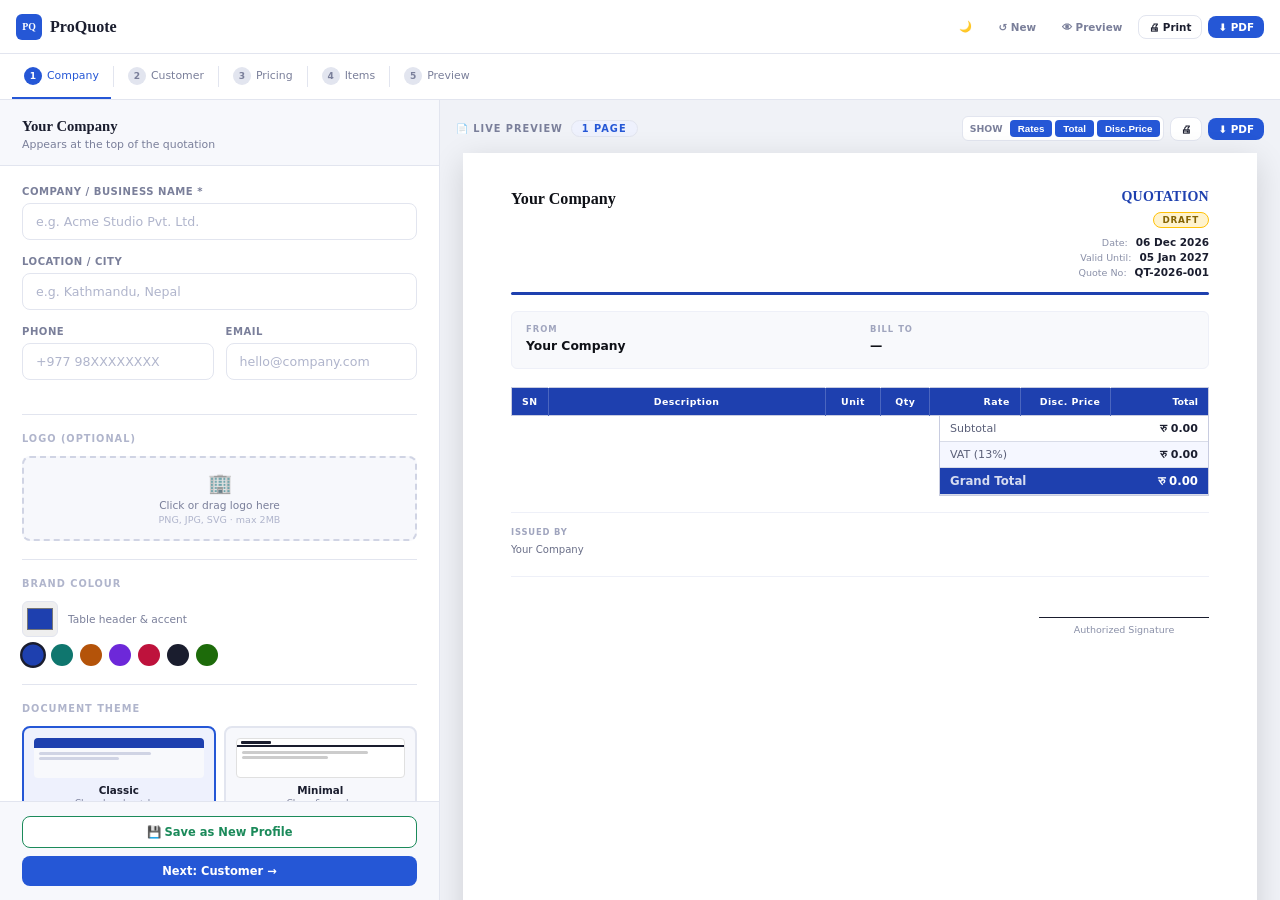
==== commit 054a4295: "Update print statement from 'Hello' to 'Goodbye'" ====
--- a/index.html
+++ b/index.html
@@ -2,590 +2,242 @@
 <html lang="en">
 <head>
 <meta charset="UTF-8">
-<meta name="viewport" content="width=device-width, initial-scale=1.0, maximum-scale=1.0">
+<meta name="viewport" content="width=device-width,initial-scale=1.0,maximum-scale=1.0">
 <title>ProQuote — Quotation Maker</title>
-<!-- fully self-contained: no external dependencies -->
 <style>
-/* ═══════════════════════════════
-   RESET & TOKENS
-═══════════════════════════════ */
 *,*::before,*::after{box-sizing:border-box;margin:0;padding:0}
 :root{
-  --bg:#f0f2f7;
-  --panel:#fff;
-  --panel2:#f7f8fc;
-  --border:#e2e5ef;
-  --border2:#d0d4e4;
-  --text:#1a1d2e;
-  --muted:#7a7f9a;
-  --dim:#b0b5cc;
-  --accent:#2557d6;
-  --accent-s:#eef1fd;
-  --accent-h:#1a46c0;
-  --danger:#e53935;
-  --danger-s:#fdecea;
-  --success:#1b8a5a;
-  --success-s:#e6f4ee;
-  --warn:#d97706;
-  --warn-s:#fef3e0;
-  --r:8px;
-  --sh:0 2px 12px rgba(0,0,0,0.08);
-  --sh-lg:0 8px 32px rgba(0,0,0,0.14);
-  --doc:#1e40af;
+  --bg:#f0f2f7;--panel:#fff;--panel2:#f7f8fc;
+  --border:#e2e5ef;--border2:#d0d4e4;
+  --text:#1a1d2e;--muted:#7a7f9a;--dim:#b0b5cc;
+  --accent:#2557d6;--accent-s:#eef1fd;--accent-h:#1a46c0;
+  --danger:#e53935;--danger-s:#fdecea;
+  --success:#1b8a5a;--success-s:#e6f4ee;
+  --warn:#d97706;--warn-s:#fef3e0;
+  --r:8px;--sh:0 2px 12px rgba(0,0,0,.08);--sh-lg:0 8px 32px rgba(0,0,0,.14);--doc:#1e40af;
 }
 html{font-size:14px}
-body{font-family:-apple-system,'Segoe UI',system-ui,sans-serif;background:var(--bg);color:var(--text);height:100vh;overflow:hidden;display:flex;flex-direction:column;transition:background .2s,color .2s}
-
-/* ── DARK MODE ── */
-body.dark{
-  --bg:#0f1117;--panel:#1a1d2e;--panel2:#1e2235;
-  --border:#2a2f45;--border2:#353c58;
-  --text:#e8eaf6;--muted:#8890b0;--dim:#4a5175;
-  --accent-s:#1a2456;--panel-hover:#232740;
-}
-body.dark .topbar,body.dark .stepbar{background:var(--panel);border-color:var(--border)}
+body{font-family:-apple-system,'Segoe UI',system-ui,sans-serif;background:var(--bg);color:var(--text);height:100vh;overflow:hidden;display:flex;flex-direction:column}
+
+/* DARK MODE */
+body.dark{--bg:#0f1117;--panel:#1a1d2e;--panel2:#1e2235;--border:#2a2f45;--border2:#353c58;--text:#e8eaf6;--muted:#8890b0;--dim:#4a5175;--accent-s:#1a2456}
 body.dark input,body.dark textarea,body.dark select{background:var(--panel2);border-color:var(--border);color:var(--text)}
 body.dark .tog-row{background:var(--panel2);border-color:var(--border)}
 body.dark .tog-row:hover{background:#252a40}
-body.dark .items-wrap{border-color:var(--border)}
-body.dark .items-hd{background:#252a40;color:var(--muted)}
 body.dark .irow{background:var(--panel2);border-color:var(--border)}
 body.dark .irow:hover{background:#252a40}
+body.dark .irow-section{background:#252a40;border-color:var(--border)}
+body.dark .irow-section input{color:var(--text)}
+body.dark .items-hd{background:#252a40}
 body.dark .modal{background:var(--panel);color:var(--text)}
 body.dark .btn-outline{background:var(--panel2);border-color:var(--border);color:var(--text)}
 body.dark .btn-ghost{color:var(--muted)}
-body.dark .pvbar-r .vg{background:var(--panel2);border-color:var(--border)}
-body.dark .ldrop{background:var(--panel2);border-color:var(--border2)}
-body.dark .sum-card{background:var(--panel2);border-color:var(--border)}
-body.dark .pane-head{background:var(--panel2)}
-body.dark .pnav{background:var(--panel2)}
-body.dark .add-btn{border-color:var(--accent)}
-/* Profile capsule dark */
+body.dark .lib-item{background:var(--panel2);border-color:var(--border)}
+body.dark .theme-card{background:var(--panel2);border-color:var(--border)}
 body.dark .profile-capsule{background:var(--panel2);border-color:var(--border)}
-body.dark .profile-capsule:hover{background:#252a40;border-color:var(--border2)}
-
-/* ═══════════════════════════════
-   TOPBAR
-═══════════════════════════════ */
-.topbar{
-  height:54px;background:var(--panel);border-bottom:1px solid var(--border);
-  display:flex;align-items:center;justify-content:space-between;
-  padding:0 16px;flex-shrink:0;z-index:100;
-}
-.logo{font-family:Georgia,'Times New Roman',serif;font-size:1.15rem;font-weight:700;display:flex;align-items:center;gap:8px}
-.logo-mark{width:26px;height:26px;background:var(--accent);border-radius:6px;display:flex;align-items:center;justify-content:center;color:#fff;font-size:0.7rem;font-weight:700}
+
+/* TOPBAR */
+.topbar{height:54px;background:var(--panel);border-bottom:1px solid var(--border);display:flex;align-items:center;justify-content:space-between;padding:0 16px;flex-shrink:0;z-index:100}
+.logo{font-family:Georgia,serif;font-size:1.15rem;font-weight:700;display:flex;align-items:center;gap:8px}
+.logo-mark{width:26px;height:26px;background:var(--accent);border-radius:6px;display:flex;align-items:center;justify-content:center;color:#fff;font-size:.7rem;font-weight:700}
 .top-r{display:flex;gap:6px;align-items:center}
-
-/* ═══════════════════════════════
-   STEPBAR
-═══════════════════════════════ */
-.stepbar{
-  height:46px;background:var(--panel);border-bottom:1px solid var(--border);
-  display:flex;align-items:stretch;padding:0 12px;gap:2px;
-  flex-shrink:0;overflow-x:auto;scrollbar-width:none;
-}
+.autosave-lbl{font-size:.68rem;color:var(--success);display:none;align-items:center;gap:4px}
+.autosave-dot{width:7px;height:7px;border-radius:50%;background:var(--success);display:inline-block}
+
+/* STEPBAR */
+.stepbar{height:46px;background:var(--panel);border-bottom:1px solid var(--border);display:flex;align-items:stretch;padding:0 12px;gap:2px;flex-shrink:0;overflow-x:auto;scrollbar-width:none}
 .stepbar::-webkit-scrollbar{display:none}
-.stab{
-  display:flex;align-items:center;gap:5px;padding:0 12px;
-  background:none;border:none;border-bottom:2px solid transparent;
-  font-family:-apple-system,'Segoe UI',system-ui,sans-serif;font-size:0.78rem;font-weight:500;
-  color:var(--muted);cursor:pointer;white-space:nowrap;transition:all .15s;
-}
-.stab:hover{color:var(--text)}
-.stab.active{color:var(--accent);border-bottom-color:var(--accent)}
-.stab.done{color:var(--success)}
-.sbadge{
-  width:18px;height:18px;border-radius:50%;background:var(--border);
-  font-size:0.65rem;font-weight:700;display:flex;align-items:center;justify-content:center;
-  flex-shrink:0;transition:all .15s;
-}
-.stab.active .sbadge{background:var(--accent);color:#fff}
-.stab.done .sbadge{background:var(--success);color:#fff}
+.stab{display:flex;align-items:center;gap:5px;padding:0 12px;background:none;border:none;border-bottom:2px solid transparent;font-family:-apple-system,system-ui,sans-serif;font-size:.78rem;font-weight:500;color:var(--muted);cursor:pointer;white-space:nowrap;transition:all .15s}
+.stab:hover{color:var(--text)}.stab.active{color:var(--accent);border-bottom-color:var(--accent)}.stab.done{color:var(--success)}
+.sbadge{width:18px;height:18px;border-radius:50%;background:var(--border);font-size:.65rem;font-weight:700;display:flex;align-items:center;justify-content:center;flex-shrink:0;transition:all .15s}
+.stab.active .sbadge{background:var(--accent);color:#fff}.stab.done .sbadge{background:var(--success);color:#fff}
 .ssep{width:1px;background:var(--border);margin:12px 0;flex-shrink:0}
 
-/* ═══════════════════════════════
-   MAIN GRID
-═══════════════════════════════ */
+/* MAIN GRID */
 .main{display:grid;grid-template-columns:440px 1fr;flex:1;overflow:hidden;min-height:0}
 
-/* ═══════════════════════════════
-   FORM PANEL
-═══════════════════════════════ */
-.fp{
-  background:var(--panel);border-right:1px solid var(--border);
-  display:flex;flex-direction:column;overflow:hidden;
-}
+/* FORM PANEL */
+.fp{background:var(--panel);border-right:1px solid var(--border);display:flex;flex-direction:column;overflow:hidden}
 .pane{display:none;flex:1;flex-direction:column;min-height:0}
 .pane.active{display:flex}
-.pane-head{
-  padding:18px 22px 14px;border-bottom:1px solid var(--border);
-  background:var(--panel2);flex-shrink:0;
-}
-.pane-title{font-family:Georgia,'Times New Roman',serif;font-size:1.05rem;font-weight:700}
-.pane-sub{font-size:0.78rem;color:var(--muted);margin-top:3px}
+.pane-head{padding:18px 22px 14px;border-bottom:1px solid var(--border);background:var(--panel2);flex-shrink:0}
+.pane-title{font-family:Georgia,serif;font-size:1.05rem;font-weight:700}
+.pane-sub{font-size:.78rem;color:var(--muted);margin-top:3px}
 .pane-body{flex:1;overflow-y:auto;padding:20px 22px;scrollbar-width:thin;scrollbar-color:var(--border2) transparent}
-.pane-body::-webkit-scrollbar{width:5px}
-.pane-body::-webkit-scrollbar-thumb{background:var(--border2);border-radius:4px}
-.pnav{
-  display:flex;gap:10px;padding:14px 22px;
-  border-top:1px solid var(--border);background:var(--panel2);flex-shrink:0;
-}
-
-/* ═══════════════════════════════
-   FORM CONTROLS
-═══════════════════════════════ */
-.fg{margin-bottom:16px}
-.fg:last-child{margin-bottom:0}
-.fl{display:block;font-size:0.72rem;font-weight:700;letter-spacing:0.05em;text-transform:uppercase;color:var(--muted);margin-bottom:6px}
+.pane-body::-webkit-scrollbar{width:5px}.pane-body::-webkit-scrollbar-thumb{background:var(--border2);border-radius:4px}
+.pnav{display:flex;gap:10px;padding:14px 22px;border-top:1px solid var(--border);background:var(--panel2);flex-shrink:0}
+
+/* FORM CONTROLS */
+.fg{margin-bottom:16px}.fg:last-child{margin-bottom:0}
+.fl{display:block;font-size:.72rem;font-weight:700;letter-spacing:.05em;text-transform:uppercase;color:var(--muted);margin-bottom:6px}
 input[type=text],input[type=number],input[type=date],input[type=email],input[type=tel],textarea,select{
   width:100%;padding:10px 13px;border:1px solid var(--border);border-radius:var(--r);
-  font-family:-apple-system,'Segoe UI',system-ui,sans-serif;font-size:0.9rem;color:var(--text);
-  background:var(--panel);outline:none;transition:border .15s,box-shadow .15s;appearance:none;
-}
+  font-family:-apple-system,system-ui,sans-serif;font-size:.9rem;color:var(--text);
+  background:var(--panel);outline:none;transition:border .15s,box-shadow .15s;appearance:none}
 input:focus,textarea:focus,select:focus{border-color:var(--accent);box-shadow:0 0 0 3px var(--accent-s)}
 input::placeholder,textarea::placeholder{color:var(--dim)}
 textarea{resize:vertical;min-height:64px;line-height:1.6}
-select{
-  background-image:url("data:image/svg+xml,%3Csvg xmlns='http://www.w3.org/2000/svg' width='10' height='6'%3E%3Cpath d='M1 1l4 4 4-4' stroke='%237a7f9a' stroke-width='1.5' fill='none' stroke-linecap='round'/%3E%3C/svg%3E");
-  background-repeat:no-repeat;background-position:right 12px center;padding-right:32px;cursor:pointer;
-}
-input[type=range]{
-  width:100%;padding:0;border:none;background:none;box-shadow:none;
-  accent-color:var(--accent);height:20px;cursor:pointer;
-}
+select{background-image:url("data:image/svg+xml,%3Csvg xmlns='http://www.w3.org/2000/svg' width='10' height='6'%3E%3Cpath d='M1 1l4 4 4-4' stroke='%237a7f9a' stroke-width='1.5' fill='none' stroke-linecap='round'/%3E%3C/svg%3E");background-repeat:no-repeat;background-position:right 12px center;padding-right:32px;cursor:pointer}
+input[type=range]{width:100%;padding:0;border:none;background:none;box-shadow:none;accent-color:var(--accent);height:20px;cursor:pointer}
 input[type=color]{width:36px;height:36px;padding:2px;border-radius:6px;cursor:pointer;border:1px solid var(--border)}
 .r2{display:grid;grid-template-columns:1fr 1fr;gap:12px}
 .hr{border:none;border-top:1px solid var(--border);margin:18px 0}
-.sec-lbl{font-size:0.7rem;font-weight:700;letter-spacing:0.1em;text-transform:uppercase;color:var(--dim);margin-bottom:12px}
-
-/* ═══════════════════════════════
-   BUTTONS
-═══════════════════════════════ */
-.btn{
-  display:inline-flex;align-items:center;justify-content:center;gap:5px;
-  padding:8px 14px;border:none;border-radius:var(--r);
-  font-family:-apple-system,'Segoe UI',system-ui,sans-serif;font-size:0.8rem;font-weight:600;
-  cursor:pointer;transition:all .15s;white-space:nowrap;
-}
-.btn-primary{background:var(--accent);color:#fff}.btn-primary:hover{background:var(--accent-h)}
+.sec-lbl{font-size:.7rem;font-weight:700;letter-spacing:.1em;text-transform:uppercase;color:var(--dim);margin-bottom:12px}
+
+/* BUTTONS */
+.btn{display:inline-flex;align-items:center;justify-content:center;gap:5px;padding:8px 14px;border-radius:var(--r);font-family:-apple-system,system-ui,sans-serif;font-size:.82rem;font-weight:600;border:1px solid transparent;cursor:pointer;transition:all .15s;white-space:nowrap}
+.btn-primary{background:var(--accent);color:#fff;border:none}.btn-primary:hover{background:var(--accent-h)}
 .btn-outline{background:#fff;color:var(--text);border:1px solid var(--border)}.btn-outline:hover{border-color:var(--border2);background:var(--panel2)}
-.btn-ghost{background:transparent;color:var(--muted)}.btn-ghost:hover{color:var(--text);background:var(--panel2)}
+.btn-ghost{background:transparent;color:var(--muted);border:none}.btn-ghost:hover{color:var(--text);background:var(--panel2)}
 .btn-danger{background:var(--danger-s);color:var(--danger);border:1px solid rgba(229,57,53,.15)}.btn-danger:hover{background:var(--danger);color:#fff}
-.btn-sm{padding:5px 10px;font-size:0.74rem}
-.btn-full{width:100%}
-
-/* ═══════════════════════════════
-   TOGGLE SWITCH
-═══════════════════════════════ */
-.tog-row{
-  display:flex;align-items:center;justify-content:space-between;
-  padding:9px 12px;border:1px solid var(--border);border-radius:var(--r);
-  margin-bottom:7px;cursor:pointer;user-select:none;
-  background:var(--panel2);transition:border .15s,background .15s;
-}
+.btn-sm{padding:5px 10px;font-size:.74rem}.btn-full{width:100%}
+
+/* TOGGLE */
+.tog-row{display:flex;align-items:center;justify-content:space-between;padding:9px 12px;border:1px solid var(--border);border-radius:var(--r);margin-bottom:7px;cursor:pointer;user-select:none;background:var(--panel2);transition:border .15s}
 .tog-row:hover{border-color:var(--border2);background:#fff}
-.tog-name{font-size:0.83rem;font-weight:500}
-.tog-hint{font-size:0.71rem;color:var(--muted);margin-top:2px}
+.tog-name{font-size:.83rem;font-weight:500}.tog-hint{font-size:.71rem;color:var(--muted);margin-top:2px}
 .sw{width:34px;height:19px;border-radius:10px;background:var(--border2);position:relative;transition:background .15s;flex-shrink:0;margin-left:10px}
 .sw::after{content:'';position:absolute;width:13px;height:13px;background:#fff;border-radius:50%;top:3px;left:3px;transition:left .15s;box-shadow:0 1px 3px rgba(0,0,0,.2)}
 .sw.on{background:var(--accent)}.sw.on::after{left:18px}
 
-/* ═══════════════════════════════
-   ITEMS EDITOR
-═══════════════════════════════ */
+/* ITEMS EDITOR */
 .items-wrap{border:1px solid var(--border);border-radius:var(--r);overflow:hidden;margin-bottom:8px}
-.items-hd{
-  display:grid;grid-template-columns:20px 1fr 48px 80px 60px 26px;
-  gap:5px;padding:6px 10px;
-  background:var(--border);
-  font-size:0.65rem;font-weight:700;letter-spacing:.08em;text-transform:uppercase;color:var(--muted);
-}
-.irow{
-  display:grid;grid-template-columns:20px 1fr 48px 80px 60px 26px;
-  gap:5px;padding:7px 10px;border-top:1px solid var(--border);
-  align-items:center;background:#fff;transition:background .1s;
-}
-.irow:first-of-type{border-top:none}
-.irow:hover{background:#fafbff}
-.irow input{padding:5px 7px;font-size:0.78rem;border-radius:5px}
+.items-hd{display:grid;grid-template-columns:20px 1fr 48px 80px 60px 26px;gap:5px;padding:6px 10px;background:var(--border);font-size:.65rem;font-weight:700;letter-spacing:.08em;text-transform:uppercase;color:var(--muted)}
+.irow{display:grid;grid-template-columns:20px 1fr 48px 80px 60px 26px;gap:5px;padding:7px 10px;border-top:1px solid var(--border);align-items:center;background:#fff;transition:background .1s}
+.irow:first-of-type{border-top:none}.irow:hover{background:#fafbff}
+.irow input{padding:5px 7px;font-size:.78rem;border-radius:5px}
 .idesc-wrap{display:flex;flex-direction:column;gap:3px}
-.idr{
-  display:none;grid-column:1/-1;
-  align-items:center;gap:7px;
-  padding:4px 0 2px;border-top:1px dashed var(--border);margin-top:3px;
-}
+.idr{display:none;align-items:center;gap:7px;padding:4px 0 2px;border-top:1px dashed var(--border);margin-top:3px}
 .irow.has-disc .idr{display:flex}
-.dtag{font-size:0.68rem;color:var(--warn);background:var(--warn-s);padding:2px 6px;border-radius:3px;font-weight:600;white-space:nowrap}
-.idel{background:none;border:none;width:24px;height:24px;border-radius:4px;display:flex;align-items:center;justify-content:center;cursor:pointer;color:var(--dim);font-size:0.82rem;transition:all .12s}
+.dtag{font-size:.68rem;color:var(--warn);background:var(--warn-s);padding:2px 6px;border-radius:3px;font-weight:600;white-space:nowrap}
+.idel{background:none;border:none;width:24px;height:24px;border-radius:4px;display:flex;align-items:center;justify-content:center;cursor:pointer;color:var(--dim);font-size:.82rem;transition:all .12s}
 .idel:hover{background:var(--danger-s);color:var(--danger)}
-.add-btn{
-  width:100%;padding:8px;background:none;border:1px dashed var(--accent);
-  border-radius:var(--r);color:var(--accent);font-family:-apple-system,'Segoe UI',system-ui,sans-serif;
-  font-size:0.78rem;font-weight:600;cursor:pointer;
-  display:flex;align-items:center;justify-content:center;gap:5px;transition:all .15s;
-}
+.irow-section{display:grid;grid-template-columns:20px 1fr 26px;gap:5px;padding:7px 10px;border-top:1px solid var(--border);align-items:center;background:var(--panel2)}
+.irow-section:first-of-type{border-top:none}
+.irow-section input[type=text]{font-weight:700;font-size:.82rem;background:transparent;border-color:transparent;padding:3px 6px}
+.irow-section input[type=text]:focus{background:var(--panel);border-color:var(--accent)}
+.add-btn{width:100%;padding:8px;background:none;border:1px dashed var(--accent);border-radius:var(--r);color:var(--accent);font-family:-apple-system,system-ui,sans-serif;font-size:.78rem;font-weight:600;cursor:pointer;display:flex;align-items:center;justify-content:center;gap:5px;transition:all .15s}
 .add-btn:hover{background:var(--accent-s)}
 
-/* ═══════════════════════════════
-   PROFILE CAPSULES
-═══════════════════════════════ */
-.profile-capsules{display:flex;flex-wrap:wrap;gap:6px;margin-bottom:12px}
-.profile-capsule{
-  display:flex;align-items:center;gap:6px;
-  padding:5px 10px 5px 6px;
-  background:var(--panel2);border:1px solid var(--border);border-radius:20px;
-  cursor:pointer;transition:all .15s;user-select:none;
-  font-size:0.78rem;
-}
-.profile-capsule:hover{border-color:var(--accent);background:var(--accent-s)}
-.profile-capsule.active-cap{border-color:var(--accent);background:var(--accent-s);color:var(--accent)}
-.cap-dot{width:22px;height:22px;border-radius:50%;display:flex;align-items:center;justify-content:center;color:#fff;font-size:0.65rem;font-weight:700;flex-shrink:0}
-.cap-name{font-weight:600;max-width:120px;overflow:hidden;text-overflow:ellipsis;white-space:nowrap}
-.cap-edit{margin-left:2px;padding:1px 5px;border-radius:10px;font-size:0.65rem;color:var(--muted);background:none;border:none;cursor:pointer;transition:all .12s}
-.cap-edit:hover{background:var(--border);color:var(--text)}
-
-/* ═══════════════════════════════
-   SECTION / OPTIONAL ROW
-═══════════════════════════════ */
-.irow-section{
-  padding:6px 10px;background:var(--panel2);border-top:1px solid var(--border);
-  display:grid;grid-template-columns:20px 1fr 26px;gap:5px;align-items:center;
-}
-.irow-section input{font-size:0.78rem;font-weight:600;background:transparent;border:none;padding:2px 4px;outline:none;color:var(--text);}
-.irow-section input:focus{background:var(--panel);border-radius:4px}
-.sec-badge{font-size:0.62rem;font-weight:700;letter-spacing:.08em;text-transform:uppercase;color:var(--muted);background:var(--border);padding:2px 6px;border-radius:3px;white-space:nowrap}
-.opt-badge{font-size:0.62rem;font-weight:700;color:var(--warn);background:var(--warn-s);padding:1px 5px;border-radius:3px}
-
-/* ═══════════════════════════════
-   THEME PICKER
-═══════════════════════════════ */
-.theme-grid{display:grid;grid-template-columns:1fr 1fr;gap:8px;margin-top:8px}
-.theme-card{
-  border:2px solid var(--border);border-radius:var(--r);padding:10px 10px 8px;cursor:pointer;
-  transition:all .15s;background:var(--panel2);
-}
-.theme-card:hover{border-color:var(--accent)}
-.theme-card.sel{border-color:var(--accent);background:var(--accent-s)}
-.theme-card-preview{height:40px;border-radius:4px;margin-bottom:6px;overflow:hidden;display:flex;flex-direction:column;gap:2px}
-.theme-card-name{font-size:0.74rem;font-weight:700;text-align:center}
-.theme-card-desc{font-size:0.64rem;color:var(--muted);text-align:center;margin-top:2px}
-
-/* ═══════════════════════════════
-   ITEM LIBRARY PANEL
-═══════════════════════════════ */
-.lib-item{
-  display:flex;align-items:center;justify-content:space-between;
-  padding:8px 12px;border:1px solid var(--border);border-radius:var(--r);
-  margin-bottom:6px;background:var(--panel2);transition:all .12s;
-}
-.lib-item:hover{border-color:var(--accent);background:var(--accent-s)}
-.lib-item-info{flex:1;min-width:0}
-.lib-item-name{font-size:0.83rem;font-weight:600;white-space:nowrap;overflow:hidden;text-overflow:ellipsis}
-.lib-item-meta{font-size:0.71rem;color:var(--muted);margin-top:1px}
-.lib-item-cat{font-size:0.62rem;background:var(--border);padding:1px 6px;border-radius:10px;color:var(--muted);margin-left:6px}
-
-/* ═══════════════════════════════
-   AUTOSAVE INDICATOR
-═══════════════════════════════ */
-.autosave-dot{
-  width:7px;height:7px;border-radius:50%;background:var(--success);
-  display:inline-block;margin-right:4px;animation:pulse 2s infinite;
-}
-@keyframes pulse{0%,100%{opacity:1}50%{opacity:.4}}
-.autosave-lbl{font-size:0.68rem;color:var(--muted);display:flex;align-items:center}
-.ldrop{
-  border:2px dashed var(--border2);border-radius:var(--r);
-  padding:14px;text-align:center;position:relative;cursor:pointer;
-  transition:all .15s;background:var(--panel2);
-}
+/* LOGO UPLOAD */
+.ldrop{border:2px dashed var(--border2);border-radius:var(--r);padding:14px;text-align:center;position:relative;cursor:pointer;transition:all .15s;background:var(--panel2)}
 .ldrop:hover{border-color:var(--accent);background:var(--accent-s)}
 .ldrop input[type=file]{position:absolute;inset:0;opacity:0;cursor:pointer;width:100%;height:100%}
-.ldrop-lbl{font-size:0.76rem;color:var(--muted)}
-.ldrop-sub{font-size:0.68rem;color:var(--dim);margin-top:2px}
-
-/* ═══════════════════════════════
-   COLOR PRESETS
-═══════════════════════════════ */
+.ldrop-lbl{font-size:.76rem;color:var(--muted)}.ldrop-sub{font-size:.68rem;color:var(--dim);margin-top:2px}
+
+/* COLOR PRESETS */
 .cpicks{display:flex;gap:7px;flex-wrap:wrap;margin-top:7px}
 .cpick{width:22px;height:22px;border-radius:50%;cursor:pointer;border:2px solid transparent;transition:all .12s;flex-shrink:0}
 .cpick:hover,.cpick.sel{border-color:var(--text);transform:scale(1.18)}
 
-/* ═══════════════════════════════
-   PREVIEW PANEL
-═══════════════════════════════ */
-.pp{
-  background:var(--bg);
-  overflow-y:auto;
-  overflow-x:hidden;
-  display:flex;
-  flex-direction:column;
-  align-items:center;
-  padding:16px 16px 32px;
-  gap:12px;
-  scrollbar-width:thin;
-  scrollbar-color:var(--border2) transparent;
-}
-.pp::-webkit-scrollbar{width:6px}
-.pp::-webkit-scrollbar-thumb{background:var(--border2);border-radius:4px}
-
-.pvbar{
-  width:100%;
-  display:flex;align-items:center;justify-content:space-between;flex-wrap:wrap;gap:8px;
-  flex-shrink:0;
-}
-.pvbar-l{font-size:0.7rem;font-weight:700;letter-spacing:.1em;text-transform:uppercase;color:var(--muted);display:flex;align-items:center;gap:8px}
-.pg-pill{background:var(--accent-s);color:var(--accent);border:1px solid var(--border);border-radius:20px;padding:2px 10px;font-size:0.7rem;font-weight:700;letter-spacing:.04em}
+/* PROFILE CAPSULES */
+.profile-capsules{display:flex;flex-wrap:wrap;gap:6px;margin-bottom:4px}
+.profile-capsule{display:flex;align-items:center;gap:6px;padding:5px 10px 5px 6px;background:var(--panel2);border:1px solid var(--border);border-radius:20px;cursor:pointer;transition:all .15s;user-select:none;font-size:.78rem}
+.profile-capsule:hover{border-color:var(--accent);background:var(--accent-s)}
+.profile-capsule.active-cap{border-color:var(--accent);background:var(--accent-s);color:var(--accent)}
+.cap-dot{width:22px;height:22px;border-radius:50%;display:flex;align-items:center;justify-content:center;color:#fff;font-size:.65rem;font-weight:700;flex-shrink:0}
+.cap-name{font-weight:600;max-width:120px;overflow:hidden;text-overflow:ellipsis;white-space:nowrap}
+.cap-edit{margin-left:2px;padding:2px 6px;border-radius:10px;font-size:.65rem;color:var(--muted);background:none;border:none;cursor:pointer;transition:all .12s}
+.cap-edit:hover{background:var(--border);color:var(--text)}
+
+/* THEME PICKER */
+.theme-grid{display:grid;grid-template-columns:1fr 1fr;gap:8px;margin-top:8px}
+.theme-card{border:2px solid var(--border);border-radius:var(--r);padding:10px 10px 8px;cursor:pointer;transition:all .15s;background:var(--panel2)}
+.theme-card:hover{border-color:var(--accent)}.theme-card.sel{border-color:var(--accent);background:var(--accent-s)}
+.theme-preview{height:40px;border-radius:4px;margin-bottom:6px;overflow:hidden}
+.theme-name{font-size:.74rem;font-weight:700;text-align:center}
+.theme-desc{font-size:.64rem;color:var(--muted);text-align:center;margin-top:2px}
+
+/* ITEM LIBRARY */
+.lib-item{display:flex;align-items:center;justify-content:space-between;padding:8px 12px;border:1px solid var(--border);border-radius:var(--r);margin-bottom:6px;background:var(--panel2);transition:all .12s}
+.lib-item:hover{border-color:var(--accent)}
+.lib-item-name{font-size:.83rem;font-weight:600}
+.lib-item-meta{font-size:.71rem;color:var(--muted);margin-top:1px}
+
+/* PREVIEW PANEL */
+.pp{background:var(--bg);overflow-y:auto;overflow-x:hidden;display:flex;flex-direction:column;align-items:center;padding:16px 16px 32px;gap:12px;scrollbar-width:thin;scrollbar-color:var(--border2) transparent}
+.pp::-webkit-scrollbar{width:6px}.pp::-webkit-scrollbar-thumb{background:var(--border2);border-radius:4px}
+.pvbar{width:100%;display:flex;align-items:center;justify-content:space-between;flex-wrap:wrap;gap:8px;flex-shrink:0}
+.pvbar-l{font-size:.7rem;font-weight:700;letter-spacing:.1em;text-transform:uppercase;color:var(--muted);display:flex;align-items:center;gap:8px}
+.pg-pill{background:var(--accent-s);color:var(--accent);border:1px solid var(--border);border-radius:20px;padding:2px 10px;font-size:.7rem;font-weight:700}
 .pvbar-r{display:flex;gap:6px;align-items:center;flex-wrap:wrap}
 .vg{display:flex;gap:3px;background:#fff;border:1px solid var(--border);border-radius:6px;padding:3px;align-items:center}
-.vc{
-  display:flex;align-items:center;gap:3px;padding:3px 8px;border-radius:4px;
-  font-size:0.7rem;font-weight:600;border:none;background:none;cursor:pointer;color:var(--muted);transition:all .12s;
-}
+.vc{display:flex;align-items:center;gap:3px;padding:3px 8px;border-radius:4px;font-size:.7rem;font-weight:600;border:none;background:none;cursor:pointer;color:var(--muted);transition:all .12s}
 .vc.on{background:var(--accent);color:#fff}
-
-/* Document scaler — wraps #qdoc and scales it to fill the panel */
-.doc-scaler{
-  width:100%;
-  flex-shrink:0;
-}
-.doc-scaler-inner{
-  transform-origin:top center;
-  width:794px;
-  flex-shrink:0;
-}
-
-/* ═══════════════════════════════
-   QUOTE DOCUMENT
-═══════════════════════════════ */
-#qdoc{
-  width:794px;background:#fff;
-  box-shadow:var(--sh-lg);border-radius:3px;
-  font-family:-apple-system,'Segoe UI',system-ui,sans-serif;color:#1a1d2e;
-}
-
-/* ── A4 page wrapper ── */
-.dpage{
-  width:794px;
-  min-height:1122px; /* A4 height preview */
-  padding:36px 48px 48px;
-  position:relative;
-  background:#fff;
-  display:flex;flex-direction:column;
-  border-bottom:3px dashed #d0d4e4; /* visual separator in preview */
-}
+.doc-scaler{width:100%;flex-shrink:0}
+.doc-scaler-inner{transform-origin:top left;width:794px;flex-shrink:0}
+
+/* DOCUMENT */
+#qdoc{width:794px;background:#fff;box-shadow:var(--sh-lg);border-radius:3px;font-family:-apple-system,system-ui,sans-serif;color:#1a1d2e}
+.dpage{width:794px;min-height:1122px;padding:36px 48px 48px;position:relative;background:#fff;display:flex;flex-direction:column;border-bottom:3px dashed #d0d4e4}
 .dpage:last-child{border-bottom:none}
 
-/* ── Page 1 main header ── */
+/* SUMMARY CARD */
+.sum-card{background:var(--panel2);border:1px solid var(--border);border-radius:var(--r);padding:13px 15px;font-size:.8rem;line-height:2}
+
+/* MODAL */
+.overlay{display:none;position:fixed;inset:0;background:rgba(10,10,20,.55);backdrop-filter:blur(4px);z-index:500;align-items:center;justify-content:center}
+.overlay.open{display:flex}
+.modal{background:#fff;border-radius:12px;padding:26px 22px;max-width:400px;width:90%;box-shadow:var(--sh-lg);animation:mIn .2s ease}
+@keyframes mIn{from{opacity:0;transform:scale(.92)}to{opacity:1;transform:scale(1)}}
+.micon{text-align:center;font-size:1.8rem;margin-bottom:9px}
+.mtitle{font-family:Georgia,serif;font-size:.95rem;font-weight:700;text-align:center;margin-bottom:6px}
+.mmsg{font-size:.8rem;color:var(--muted);text-align:center;line-height:1.6;margin-bottom:18px}
+.mbtns{display:flex;gap:8px;justify-content:center}
+
+/* TOAST */
+.tray{position:fixed;bottom:18px;right:18px;z-index:600;display:flex;flex-direction:column;gap:6px;pointer-events:none}
+.toast{background:#1a1d2e;color:#fff;padding:9px 14px;border-radius:7px;font-size:.78rem;font-weight:500;box-shadow:var(--sh-lg);display:flex;align-items:center;gap:6px;animation:tIn .2s ease;pointer-events:auto;max-width:260px}
+.toast.ok{background:var(--success)}.toast.err{background:var(--danger)}
+@keyframes tIn{from{opacity:0;transform:translateX(14px)}to{opacity:1;transform:translateX(0)}}
+@keyframes tOut{to{opacity:0;transform:translateX(14px)}}
+
+/* MOBILE */
+@media(max-width:900px){.main{grid-template-columns:360px 1fr}}
+@media(max-width:768px){
+  body{overflow:auto;height:auto}.main{grid-template-columns:1fr;overflow:visible}
+  .fp{border-right:none;border-bottom:1px solid var(--border);max-height:none;overflow:visible}
+  .pane{max-height:none}.pane-body{overflow-y:visible;max-height:none}
+  .pp{padding:12px;overflow-x:hidden}.doc-scaler{width:100%;overflow:hidden}
+  .pvbar{flex-direction:column;align-items:flex-start}.r2{grid-template-columns:1fr}
+}
+
+/* DOCUMENT STYLES */
 .dhdr{display:flex;align-items:flex-start;justify-content:space-between;margin-bottom:14px}
 .dhdr-l{display:flex;flex-direction:column;align-items:flex-start;gap:5px}
-.dlogo{max-height:56px;object-fit:contain;border-radius:3px;display:none}
-.dco-name{font-family:Georgia,'Times New Roman',serif;font-size:1.15rem;font-weight:700;color:#0f1117;line-height:1.2}
-.dco-loc{font-size:0.73rem;color:#6a6f88;margin-top:1px}
+.dco-name{font-family:Georgia,serif;font-size:1.15rem;font-weight:700;color:#0f1117;line-height:1.2}
+.dco-loc{font-size:.73rem;color:#6a6f88;margin-top:1px}
 .dhdr-r{text-align:right}
-.dtitle{font-family:Georgia,'Times New Roman',serif;font-size:1rem;font-weight:700;color:var(--doc);letter-spacing:.02em}
+.dtitle{font-family:Georgia,serif;font-size:1rem;font-weight:700;color:var(--doc);letter-spacing:.02em}
 .dstatus{margin-top:5px}
-.schip{display:inline-block;padding:2px 9px;border-radius:20px;font-size:0.63rem;font-weight:700;letter-spacing:.08em;text-transform:uppercase}
+.schip{display:inline-block;padding:2px 9px;border-radius:20px;font-size:.63rem;font-weight:700;letter-spacing:.08em;text-transform:uppercase}
 .s-draft{background:#fff3cd;color:#856404;border:1px solid #ffc107}
 .s-sent{background:#cfe2ff;color:#0a58ca;border:1px solid #9ec5fe}
 .s-approved{background:#d1e7dd;color:#0f5132;border:1px solid #a3cfbb}
 .s-rejected{background:#f8d7da;color:#842029;border:1px solid #f1aeb5}
 .ddates{margin-top:8px}
 .ddate-row{display:flex;justify-content:flex-end;align-items:center;gap:8px;margin-top:3px}
-.ddate-lbl{font-size:0.68rem;color:#8a90a8;font-weight:500}
-.ddate-val{font-size:0.75rem;color:#1a1d2e;font-weight:600}
-
-/* ── Continuation header (page 2+) ── */
-.cont-hdr{
-  display:flex;align-items:center;justify-content:space-between;
-  padding-bottom:10px;margin-bottom:12px;
-  border-bottom:2px solid var(--doc);
-}
-.cont-hdr-l{display:flex;align-items:center;gap:10px}
-.cont-logo{max-height:32px;object-fit:contain;display:none}
-.cont-co{font-family:Georgia,'Times New Roman',serif;font-size:0.88rem;font-weight:700;color:#0f1117}
-.cont-hdr-r{text-align:right}
-.cont-qno{font-size:0.75rem;font-weight:700;color:var(--doc)}
-.cont-pg{font-size:0.68rem;color:#8a90a8;margin-top:2px}
-
-/* ── Page number footer (every page) ── */
-.pg-footer{
-  margin-top:auto;
-  padding-top:12px;
-  display:flex;align-items:center;justify-content:space-between;
-  border-top:1px solid #eef0f8;
-}
-.pg-watermark{font-family:Georgia,'Times New Roman',serif;font-size:0.6rem;font-weight:600;letter-spacing:.12em;color:#dde0ea;text-transform:uppercase}
-
-/* Accent bar */
-.dbar{height:3px;background:var(--doc);border-radius:2px;margin-bottom:16px}
-
-/* Parties */
-.parties{
-  display:grid;grid-template-columns:1fr 1fr;gap:20px;
-  margin-bottom:18px;padding:12px 14px;
-  background:#f8f9fc;border-radius:6px;border:1px solid #eef0f8;
-}
-.pty-lbl{font-size:0.6rem;font-weight:700;letter-spacing:.12em;text-transform:uppercase;color:#a0a5be;margin-bottom:4px}
-.pty-name{font-size:0.88rem;font-weight:700;color:#0f1117;line-height:1.3}
-.pty-detail{font-size:0.72rem;color:#6a6f88;margin-top:2px;line-height:1.7}
-
-/* ── TABLE (Excel grid) ── */
-.dtable{
-  width:100%;border-collapse:collapse;font-size:0.78rem;
-  border:1px solid #c8cce0;margin-bottom:0;
-  /* CRITICAL: force colour rendering in print/PDF */
-  -webkit-print-color-adjust:exact;
-  print-color-adjust:exact;
-}
-.dtable thead{
-  -webkit-print-color-adjust:exact;
-  print-color-adjust:exact;
-}
-.dtable thead tr{background:var(--doc) !important}
-.dtable th{
-  padding:8px 10px;color:#fff !important;
-  font-size:0.67rem;font-weight:600;letter-spacing:.05em;text-align:left;
-  border-right:1px solid rgba(255,255,255,.2);
-  -webkit-print-color-adjust:exact;
-  print-color-adjust:exact;
-}
-.dtable th:last-child{border-right:none}
-.dtable th.r{text-align:right}
-.dtable th.c{text-align:center}
-.dtable tbody tr{background:#fff}
-.dtable tbody tr:nth-child(even){background:#f9fafc}
-.dtable td{
-  padding:8px 10px;color:#1a1d2e;vertical-align:middle;
-  border-right:1px solid #d8dce8;border-bottom:1px solid #d8dce8;
-}
-.dtable td:last-child{border-right:none}
-.dtable tbody tr:last-child td{border-bottom:none}
-.dtable td.r{text-align:right;font-variant-numeric:tabular-nums}
-.dtable td.c{text-align:center}
-.utype{font-size:0.65rem;color:#8a90a8;display:block;margin-top:2px}
-
-/* ── TOTALS (flush below table) ── */
-.totals-wrap{display:flex;justify-content:flex-end;margin:0 0 16px}
-.totals-box{
-  width:270px;
-  border:1px solid #c8cce0;border-top:none;
-  font-size:0.79rem;
-  -webkit-print-color-adjust:exact;
-  print-color-adjust:exact;
-}
-.trow{
-  display:grid;grid-template-columns:1fr auto;
-  padding:6px 10px;border-bottom:1px solid #d8dce8;align-items:center;
-}
-.trow:last-child{border-bottom:none}
-.trow.grand{
-  background:var(--doc) !important;color:#fff !important;
-  font-weight:700;font-size:0.84rem;
-  -webkit-print-color-adjust:exact;print-color-adjust:exact;
-}
-.tlbl{color:#5a5f78}
-.trow.grand .tlbl{color:rgba(255,255,255,.82) !important}
-.tval{text-align:right;font-weight:600;font-variant-numeric:tabular-nums;padding-left:16px}
-.trow.disc-row .tlbl,.trow.disc-row .tval{color:#b45309}
-.trow.vat-row{background:#f5f7ff}
-
-/* ── FOOTER ── */
-.dfooter{
-  margin-top:auto;padding-top:14px;
-  border-top:1px solid #eef0f8;
-  display:flex;gap:20px;align-items:flex-start;
-}
-.fcol{flex:1}
-.ftag{font-size:0.6rem;font-weight:700;letter-spacing:.1em;text-transform:uppercase;color:#a0a5be;margin-bottom:4px}
-.ftxt{font-size:0.72rem;color:#6a6f88;line-height:1.7}
-
-/* ── SIGNATURE ── */
-.dsig{display:flex;justify-content:flex-end;margin-top:18px;padding-top:14px;border-top:1px solid #eef0f8}
-.sigbox{text-align:center;width:170px}
-.sigline{border-bottom:1px solid #1a1d2e;margin-bottom:6px;padding-bottom:26px}
-.siglbl{font-size:0.68rem;color:#8a90a8}
-
-/* ── WATERMARK ── */
-.dwm{
-  position:absolute;bottom:16px;right:18px;
-  font-family:Georgia,'Times New Roman',serif;font-size:0.58rem;font-weight:600;letter-spacing:.12em;
-  color:#dde0ea;text-transform:uppercase;pointer-events:none;user-select:none;
-}
-
-/* ═══════════════════════════════
-   SUMMARY CARD
-═══════════════════════════════ */
-.sum-card{background:var(--panel2);border:1px solid var(--border);border-radius:var(--r);padding:13px 15px;font-size:0.8rem;line-height:2}
-
-/* ═══════════════════════════════
-   MODAL
-═══════════════════════════════ */
-.overlay{display:none;position:fixed;inset:0;background:rgba(10,10,20,.55);backdrop-filter:blur(4px);z-index:500;align-items:center;justify-content:center}
-.overlay.open{display:flex}
-.modal{background:#fff;border-radius:12px;padding:26px 22px;max-width:350px;width:90%;box-shadow:var(--sh-lg);animation:mIn .2s ease}
-@keyframes mIn{from{opacity:0;transform:scale(.92)}to{opacity:1;transform:scale(1)}}
-.micon{text-align:center;font-size:1.8rem;margin-bottom:9px}
-.mtitle{font-family:Georgia,'Times New Roman',serif;font-size:0.95rem;font-weight:700;text-align:center;margin-bottom:6px}
-.mmsg{font-size:0.8rem;color:var(--muted);text-align:center;line-height:1.6;margin-bottom:18px}
-.mbtns{display:flex;gap:8px;justify-content:center}
-
-/* ═══════════════════════════════
-   TOAST
-═══════════════════════════════ */
-.tray{position:fixed;bottom:18px;right:18px;z-index:600;display:flex;flex-direction:column;gap:6px;pointer-events:none}
-.toast{background:#1a1d2e;color:#fff;padding:9px 14px;border-radius:7px;font-size:0.78rem;font-weight:500;box-shadow:var(--sh-lg);display:flex;align-items:center;gap:6px;animation:tIn .2s ease;pointer-events:auto;max-width:250px}
-.toast.ok{background:var(--success)}.toast.err{background:var(--danger)}
-@keyframes tIn{from{opacity:0;transform:translateX(14px)}to{opacity:1;transform:translateX(0)}}
-@keyframes tOut{to{opacity:0;transform:translateX(14px)}}
-
-/* ═══════════════════════════════
-   MOBILE — RESPONSIVE
-═══════════════════════════════ */
-@media(max-width:900px){
-  .main{grid-template-columns:360px 1fr}
-}
-@media(max-width:768px){
-  body{overflow:auto;height:auto}
-  .main{grid-template-columns:1fr;overflow:visible}
-  .fp{border-right:none;border-bottom:1px solid var(--border);max-height:none;overflow:visible}
-  .pane{max-height:none}
-  .pane-body{overflow-y:visible;max-height:none}
-  .pp{padding:12px;overflow-x:hidden}
-  .doc-scaler{width:100%;overflow:hidden}
-  .pvbar{flex-direction:column;align-items:flex-start}
-  .logo span.logo-full{display:none}
-  .top-r .btn-ghost{display:none}
-  .r2{grid-template-columns:1fr}
-}
-@media(max-width:480px){
-  .stepbar{padding:0 6px}
-  .stab{padding:0 8px;font-size:0.72rem}
-  .topbar{padding:0 12px}
-  .top-r .btn{padding:6px 10px;font-size:0.74rem}
-  .pp{padding:8px}
-}
-
-/* ═══════════════════════════════
-   PRINT / PDF
-═══════════════════════════════ */
+.ddate-lbl{font-size:.68rem;color:#8a90a8;font-weight:500}
+.ddate-val{font-size:.75rem;color:#1a1d2e;font-weight:600}
+.dbar{height:3px;background:var(--doc);border-radius:2px;margin-bottom:16px;-webkit-print-color-adjust:exact;print-color-adjust:exact}
+.parties{display:grid;grid-template-columns:1fr 1fr;gap:20px;margin-bottom:18px;padding:12px 14px;background:#f8f9fc;border-radius:6px;border:1px solid #eef0f8}
+.pty-lbl{font-size:.6rem;font-weight:700;letter-spacing:.12em;text-transform:uppercase;color:#a0a5be;margin-bottom:4px}
+.pty-name{font-size:.88rem;font-weight:700;color:#0f1117;line-height:1.3}
+.pty-detail{font-size:.72rem;color:#6a6f88;margin-top:2px;line-height:1.7}
+
+/* PRINT */
 @media print{
-  body{height:auto;overflow:visible;background:#fff}
   .topbar,.stepbar,.fp,.pvbar{display:none !important}
-  .main{display:block}
-  .pp{padding:0;background:#fff;display:block}
+  .main{display:block}.pp{padding:0;background:#fff;display:block}
   #qdoc{box-shadow:none;border-radius:0;width:100%}
-  .dpage{border-bottom:none;page-break-after:always}
-  .dpage:last-child{page-break-after:avoid}
-  .dtable thead tr{background:var(--doc) !important;-webkit-print-color-adjust:exact;print-color-adjust:exact}
-  .dtable th{color:#fff !important;-webkit-print-color-adjust:exact;print-color-adjust:exact}
-  .trow.grand{background:var(--doc) !important;color:#fff !important;-webkit-print-color-adjust:exact;print-color-adjust:exact}
+  .dpage{border-bottom:none;page-break-after:always}.dpage:last-child{page-break-after:avoid}
   @page{size:A4;margin:0}
 }
 </style>
 </head>
 <body>
 
-<!-- MODAL -->
+<!-- CONFIRM MODAL -->
 <div class="overlay" id="ov">
   <div class="modal">
     <div class="micon" id="m-ico">⚠️</div>
@@ -598,23 +250,63 @@
   </div>
 </div>
 
+<!-- PROFILES MODAL -->
+<div class="overlay" id="ov-profiles">
+  <div class="modal" style="max-width:480px;width:95%">
+    <div style="display:flex;align-items:center;justify-content:space-between;margin-bottom:14px">
+      <div style="font-family:Georgia,serif;font-size:1rem;font-weight:700">🏢 Company Profiles</div>
+      <button class="btn btn-ghost btn-sm" onclick="$('ov-profiles').classList.remove('open')" style="font-size:1.1rem;padding:3px 8px">✕</button>
+    </div>
+    <div id="profiles-list" style="max-height:360px;overflow-y:auto;display:flex;flex-direction:column;gap:8px;margin-bottom:12px"></div>
+    <div style="font-size:.74rem;color:var(--muted);text-align:center;padding-top:10px;border-top:1px solid var(--border)">Use <b>Save as New Profile</b> in Step 1 to add more.</div>
+  </div>
+</div>
+
+<!-- CLIENTS MODAL -->
+<div class="overlay" id="ov-clients">
+  <div class="modal" style="max-width:480px;width:95%">
+    <div style="display:flex;align-items:center;justify-content:space-between;margin-bottom:14px">
+      <div style="font-family:Georgia,serif;font-size:1rem;font-weight:700">👥 Client Book</div>
+      <button class="btn btn-ghost btn-sm" onclick="$('ov-clients').classList.remove('open')" style="font-size:1.1rem;padding:3px 8px">✕</button>
+    </div>
+    <div id="clients-list" style="max-height:360px;overflow-y:auto;display:flex;flex-direction:column;gap:8px;margin-bottom:12px"></div>
+    <div style="font-size:.74rem;color:var(--muted);text-align:center;padding-top:10px;border-top:1px solid var(--border)">Use <b>Save as Client</b> in Step 2 to add clients.</div>
+  </div>
+</div>
+
+<!-- LIBRARY MODAL -->
+<div class="overlay" id="ov-library">
+  <div class="modal" style="max-width:520px;width:95%">
+    <div style="display:flex;align-items:center;justify-content:space-between;margin-bottom:12px">
+      <div style="font-family:Georgia,serif;font-size:1rem;font-weight:700">📦 Product Library</div>
+      <button class="btn btn-ghost btn-sm" onclick="$('ov-library').classList.remove('open')" style="font-size:1.1rem;padding:3px 8px">✕</button>
+    </div>
+    <div style="background:var(--panel2);border:1px solid var(--border);border-radius:var(--r);padding:12px;margin-bottom:12px">
+      <div class="sec-lbl" style="margin-bottom:8px">Add New Product</div>
+      <div class="r2" style="margin-bottom:8px">
+        <div class="fg" style="margin-bottom:0"><label class="fl">Name</label><input type="text" id="lib-name" placeholder="e.g. Logo Design"></div>
+        <div class="fg" style="margin-bottom:0"><label class="fl">Category</label><input type="text" id="lib-cat" placeholder="e.g. Design"></div>
+      </div>
+      <div class="r2" style="margin-bottom:8px">
+        <div class="fg" style="margin-bottom:0"><label class="fl">Rate</label><input type="number" id="lib-rate" placeholder="0" min="0"></div>
+        <div class="fg" style="margin-bottom:0"><label class="fl">Unit</label><input type="text" id="lib-unit" placeholder="pcs"></div>
+      </div>
+      <button class="btn btn-primary btn-full" onclick="saveLibraryItem()" style="padding:8px;font-size:.82rem">💾 Save to Library</button>
+    </div>
+    <div id="library-list" style="max-height:280px;overflow-y:auto"></div>
+  </div>
+</div>
+
 <!-- TOASTS -->
 <div class="tray" id="tray"></div>
 
 <!-- TOPBAR -->
 <div class="topbar">
-  <div class="logo">
-    <div class="logo-mark">PQ</div>
-    <span class="logo-full">ProQuote</span>
-  </div>
-  <div style="display:flex;align-items:center;gap:8px">
-    <div class="autosave-lbl" id="autosave-lbl" style="display:none">
-      <span class="autosave-dot"></span>Saved
-    </div>
-  </div>
+  <div class="logo"><div class="logo-mark">PQ</div><span class="logo-full">ProQuote</span></div>
+  <div class="autosave-lbl" id="autosave-lbl"><span class="autosave-dot"></span>Saved</div>
   <div class="top-r">
-    <button class="btn btn-ghost btn-sm" onclick="toggleDark()" id="dark-btn" title="Toggle dark mode">🌙</button>
-    <button class="btn btn-ghost btn-sm" onclick="cfm('↺ New Quote','All data will be cleared. Start fresh?','🆕','Start Fresh','btn-danger',resetAll)">↺ New</button>
+    <button class="btn btn-ghost btn-sm" id="dark-btn" onclick="toggleDark()" title="Dark mode">🌙</button>
+    <button class="btn btn-ghost btn-sm" onclick="cfm('↺ New Quote','Clear everything and start fresh?','🆕','Start Fresh','btn-danger',resetAll)">↺ New</button>
     <button class="btn btn-ghost btn-sm" onclick="goS(5)">👁 Preview</button>
     <button class="btn btn-outline btn-sm" onclick="doPrint()">🖨 Print</button>
     <button class="btn btn-primary btn-sm" onclick="doExport()">⬇ PDF</button>
@@ -634,120 +326,39 @@
   <button class="stab" id="st5" onclick="goS(5)"><div class="sbadge">5</div>Preview</button>
 </div>
 
-<!-- PROFILES MODAL -->
-<div class="overlay" id="ov-profiles">
-  <div class="modal" style="max-width:480px;width:95%">
-    <div style="display:flex;align-items:center;justify-content:space-between;margin-bottom:16px">
-      <div style="font-family:Georgia,serif;font-size:1rem;font-weight:700">🏢 Company Profiles</div>
-      <button class="btn btn-ghost btn-sm" onclick="closeProfiles()" style="font-size:1rem;padding:4px 8px">✕</button>
-    </div>
-    <div id="profiles-list" style="display:flex;flex-direction:column;gap:8px;max-height:340px;overflow-y:auto;margin-bottom:14px;padding-right:2px"></div>
-    <div style="font-size:0.75rem;color:var(--muted);text-align:center;padding-top:10px;border-top:1px solid var(--border)">
-      Use <strong>Save as New Profile</strong> on Step 1 to add more.
-    </div>
-  </div>
-</div>
-
-<!-- CLIENTS MODAL -->
-<div class="overlay" id="ov-clients">
-  <div class="modal" style="max-width:480px;width:95%">
-    <div style="display:flex;align-items:center;justify-content:space-between;margin-bottom:16px">
-      <div style="font-family:Georgia,serif;font-size:1rem;font-weight:700">👥 Client Book</div>
-      <button class="btn btn-ghost btn-sm" onclick="closeClients()" style="font-size:1rem;padding:4px 8px">✕</button>
-    </div>
-    <div id="clients-list" style="display:flex;flex-direction:column;gap:8px;max-height:340px;overflow-y:auto;margin-bottom:14px;padding-right:2px"></div>
-    <div style="font-size:0.75rem;color:var(--muted);text-align:center;padding-top:10px;border-top:1px solid var(--border)">
-      Use <strong>Save as Client</strong> on Step 2 to add clients.
-    </div>
-  </div>
-</div>
-
-<!-- LIBRARY MODAL -->
-<div class="overlay" id="ov-library">
-  <div class="modal" style="max-width:520px;width:95%">
-    <div style="display:flex;align-items:center;justify-content:space-between;margin-bottom:12px">
-      <div style="font-family:Georgia,serif;font-size:1rem;font-weight:700">📦 Product Library</div>
-      <button class="btn btn-ghost btn-sm" onclick="closeLibrary()" style="font-size:1rem;padding:4px 8px">✕</button>
-    </div>
-    <!-- Add new product form -->
-    <div style="background:var(--panel2);border:1px solid var(--border);border-radius:var(--r);padding:12px;margin-bottom:12px">
-      <div style="font-size:0.72rem;font-weight:700;color:var(--muted);text-transform:uppercase;letter-spacing:.06em;margin-bottom:8px">Save Current / New Product</div>
-      <div class="r2" style="margin-bottom:8px">
-        <div class="fg" style="margin-bottom:0">
-          <label class="fl">Product Name</label>
-          <input type="text" id="lib-name" placeholder="e.g. Logo Design">
-        </div>
-        <div class="fg" style="margin-bottom:0">
-          <label class="fl">Category</label>
-          <input type="text" id="lib-cat" placeholder="e.g. Design">
-        </div>
-      </div>
-      <div class="r2" style="margin-bottom:8px">
-        <div class="fg" style="margin-bottom:0">
-          <label class="fl">Default Rate</label>
-          <input type="number" id="lib-rate" placeholder="0" min="0">
-        </div>
-        <div class="fg" style="margin-bottom:0">
-          <label class="fl">Unit</label>
-          <input type="text" id="lib-unit" placeholder="e.g. pcs">
-        </div>
-      </div>
-      <button class="btn btn-primary btn-full" onclick="saveLibraryItem()" style="font-size:0.8rem;padding:8px">💾 Save to Library</button>
-    </div>
-    <!-- Saved items list -->
-    <div id="library-list" style="max-height:280px;overflow-y:auto"></div>
-  </div>
-</div>
-
+<!-- MAIN -->
 <div class="main">
-
   <!-- FORM PANEL -->
   <div class="fp">
 
-    <!-- ══ STEP 1: COMPANY ══ -->
+    <!-- STEP 1: COMPANY -->
     <div class="pane active" id="pane-1">
       <div class="pane-head">
         <div class="pane-title">Your Company</div>
         <div class="pane-sub">Appears at the top of the quotation</div>
       </div>
       <div class="pane-body">
-        <!-- PROFILE CAPSULES -->
+        <!-- Profile capsules -->
         <div id="profile-capsules-wrap" style="display:none;margin-bottom:14px">
           <div style="display:flex;align-items:center;justify-content:space-between;margin-bottom:7px">
             <div class="sec-lbl" style="margin-bottom:0">Saved Profiles</div>
-            <button class="btn btn-ghost btn-sm" style="font-size:0.68rem;padding:3px 8px" onclick="openProfiles()">✏ Manage</button>
+            <button class="btn btn-ghost btn-sm" style="font-size:.7rem;padding:3px 8px" onclick="openProfilesModal()">✏ Manage</button>
           </div>
           <div class="profile-capsules" id="profile-capsules"></div>
         </div>
-        <div class="fg">
-          <label class="fl">Company / Business Name *</label>
-          <input type="text" id="co-name" oninput="r()" placeholder="e.g. Acme Studio Pvt. Ltd.">
-        </div>
-        <div class="fg">
-          <label class="fl">Location / City</label>
-          <input type="text" id="co-loc" oninput="r()" placeholder="e.g. Kathmandu, Nepal">
-        </div>
+        <div class="fg"><label class="fl">Company / Business Name *</label><input type="text" id="co-name" oninput="r()" placeholder="e.g. Acme Studio Pvt. Ltd."></div>
+        <div class="fg"><label class="fl">Location / City</label><input type="text" id="co-loc" oninput="r()" placeholder="e.g. Kathmandu, Nepal"></div>
         <div class="r2">
-          <div class="fg">
-            <label class="fl">Phone</label>
-            <input type="tel" id="co-phone" oninput="r()" placeholder="+977 1 4567890">
-          </div>
-          <div class="fg">
-            <label class="fl">Email</label>
-            <input type="email" id="co-email" oninput="r()" placeholder="hello@company.com">
-          </div>
+          <div class="fg"><label class="fl">Phone</label><input type="tel" id="co-phone" oninput="r()" placeholder="+977 98XXXXXXXX"></div>
+          <div class="fg"><label class="fl">Email</label><input type="email" id="co-email" oninput="r()" placeholder="hello@company.com"></div>
         </div>
         <hr class="hr">
         <div class="sec-lbl">Logo (optional)</div>
         <div class="ldrop" id="ldrop">
           <input type="file" accept="image/*" onchange="uploadLogo(event)">
-          <div id="ldrop-in">
-            <div style="font-size:1.4rem;margin-bottom:4px">🏢</div>
-            <div class="ldrop-lbl">Click or drag logo here</div>
-            <div class="ldrop-sub">PNG, JPG, SVG · max 2MB</div>
-          </div>
-        </div>
-        <div id="logo-acts" style="display:none;display:flex;gap:6px;margin-top:7px;display:none">
+          <div id="ldrop-in"><div style="font-size:1.4rem;margin-bottom:4px">🏢</div><div class="ldrop-lbl">Click or drag logo here</div><div class="ldrop-sub">PNG, JPG, SVG · max 2MB</div></div>
+        </div>
+        <div id="logo-acts" style="display:none;gap:6px;margin-top:7px">
           <button class="btn btn-sm btn-outline" onclick="toggleResize()">✂ Resize</button>
           <button class="btn btn-sm btn-danger" onclick="cfm('Remove Logo','Remove the company logo?','🗑️','Remove','btn-danger',removeLogo)">✕ Remove</button>
         </div>
@@ -759,7 +370,7 @@
         <div class="sec-lbl">Brand Colour</div>
         <div style="display:flex;align-items:center;gap:10px">
           <input type="color" id="co-col" value="#1e40af" onchange="setCol(this.value)">
-          <span style="font-size:0.76rem;color:var(--muted)">Table header & accent line</span>
+          <span style="font-size:.76rem;color:var(--muted)">Table header & accent</span>
         </div>
         <div class="cpicks">
           <div class="cpick sel" style="background:#1e40af" data-c="#1e40af" onclick="pickCol(this)"></div>
@@ -771,68 +382,25 @@
           <div class="cpick" style="background:#1d6b0a" data-c="#1d6b0a" onclick="pickCol(this)"></div>
         </div>
         <hr class="hr">
-        <div style="display:flex;align-items:center;justify-content:space-between;margin-bottom:6px">
-          <div class="sec-lbl" style="margin-bottom:0">Document Theme</div>
-        </div>
+        <!-- Document Theme -->
+        <div class="sec-lbl">Document Theme</div>
         <div class="theme-grid">
           <div class="theme-card sel" data-theme="classic" onclick="setTheme('classic',this)">
-            <div class="theme-card-preview" style="background:#f8f9fc">
-              <div style="height:10px;background:#1e40af;border-radius:2px 2px 0 0"></div>
-              <div style="flex:1;padding:3px 4px;display:flex;flex-direction:column;gap:2px">
-                <div style="height:3px;background:#d0d4e4;border-radius:2px;width:70%"></div>
-                <div style="height:3px;background:#d0d4e4;border-radius:2px;width:50%"></div>
-              </div>
-            </div>
-            <div class="theme-card-name">Classic</div>
-            <div class="theme-card-desc">Current style</div>
+            <div class="theme-preview" style="background:#f8f9fc"><div style="height:10px;background:#1e40af;border-radius:2px 2px 0 0"></div><div style="padding:4px 5px;display:flex;flex-direction:column;gap:2px"><div style="height:3px;background:#d0d4e4;border-radius:2px;width:70%"></div><div style="height:3px;background:#d0d4e4;border-radius:2px;width:50%"></div></div></div>
+            <div class="theme-name">Classic</div><div class="theme-desc">Clean header + bar</div>
           </div>
           <div class="theme-card" data-theme="minimal" onclick="setTheme('minimal',this)">
-            <div class="theme-card-preview" style="background:#fff;border:1px solid #e0e0e0">
-              <div style="height:8px;background:#fff;border-bottom:2px solid #1a1d2e;display:flex;align-items:center;padding:0 4px">
-                <div style="width:30px;height:3px;background:#1a1d2e;border-radius:1px"></div>
-              </div>
-              <div style="flex:1;padding:3px 4px;display:flex;flex-direction:column;gap:2px">
-                <div style="height:3px;background:#e0e0e0;border-radius:2px;width:80%"></div>
-                <div style="height:3px;background:#e0e0e0;border-radius:2px;width:55%"></div>
-              </div>
-            </div>
-            <div class="theme-card-name">Minimal</div>
-            <div class="theme-card-desc">Clean & simple</div>
+            <div class="theme-preview" style="background:#fff;border:1px solid #e0e0e0"><div style="height:8px;border-bottom:2px solid #1a1d2e;display:flex;align-items:center;padding:0 4px"><div style="width:30px;height:3px;background:#1a1d2e;border-radius:1px"></div></div><div style="padding:4px 5px;display:flex;flex-direction:column;gap:2px"><div style="height:3px;background:#ccc;border-radius:2px;width:80%"></div><div style="height:3px;background:#ccc;border-radius:2px;width:55%"></div></div></div>
+            <div class="theme-name">Minimal</div><div class="theme-desc">Clean & simple</div>
           </div>
           <div class="theme-card" data-theme="bold" onclick="setTheme('bold',this)">
-            <div class="theme-card-preview" style="background:#f8f9fc">
-              <div style="height:16px;background:#1e40af;border-radius:2px 2px 0 0;display:flex;align-items:center;padding:0 4px;gap:3px">
-                <div style="width:16px;height:16px;background:rgba(255,255,255,.25);border-radius:50%"></div>
-                <div style="flex:1;height:3px;background:rgba(255,255,255,.5);border-radius:2px"></div>
-              </div>
-              <div style="flex:1;padding:3px 4px;display:flex;flex-direction:column;gap:2px">
-                <div style="height:3px;background:#d0d4e4;border-radius:2px;width:75%"></div>
-                <div style="height:3px;background:#d0d4e4;border-radius:2px;width:50%"></div>
-              </div>
-            </div>
-            <div class="theme-card-name">Bold</div>
-            <div class="theme-card-desc">Strong header</div>
+            <div class="theme-preview" style="background:#f8f9fc"><div style="height:16px;background:#1e40af;border-radius:2px 2px 0 0;display:flex;align-items:center;padding:0 4px;gap:3px"><div style="width:12px;height:12px;background:rgba(255,255,255,.3);border-radius:50%"></div><div style="flex:1;height:3px;background:rgba(255,255,255,.5);border-radius:2px"></div></div><div style="padding:4px 5px;display:flex;flex-direction:column;gap:2px"><div style="height:3px;background:#d0d4e4;border-radius:2px;width:75%"></div><div style="height:3px;background:#d0d4e4;border-radius:2px;width:50%"></div></div></div>
+            <div class="theme-name">Bold</div><div class="theme-desc">Full colour header</div>
           </div>
           <div class="theme-card" data-theme="modern" onclick="setTheme('modern',this)">
-            <div class="theme-card-preview" style="background:#f8f9fc;display:grid;grid-template-columns:12px 1fr">
-              <div style="background:#1e40af;border-radius:2px 0 0 2px"></div>
-              <div style="padding:3px 4px;display:flex;flex-direction:column;gap:2px;justify-content:center">
-                <div style="height:3px;background:#d0d4e4;border-radius:2px;width:80%"></div>
-                <div style="height:3px;background:#d0d4e4;border-radius:2px;width:55%"></div>
-                <div style="height:3px;background:#d0d4e4;border-radius:2px;width:65%"></div>
-              </div>
-            </div>
-            <div class="theme-card-name">Modern</div>
-            <div class="theme-card-desc">Side accent</div>
-          </div>
-        </div>
-        <hr class="hr">
-        <div style="display:flex;align-items:center;justify-content:space-between;margin-bottom:6px">
-          <div class="sec-lbl" style="margin-bottom:0">Saved Profiles</div>
-          <button class="btn btn-ghost btn-sm" style="font-size:0.68rem;padding:3px 8px" onclick="openProfiles()">✏ Manage</button>
-        </div>
-        <div id="profile-bar" style="background:var(--panel2);border:1px solid var(--border);border-radius:var(--r);padding:10px 12px;font-size:0.78rem;color:var(--muted)">
-          No profile loaded — click <strong>Manage</strong> to save or load
+            <div class="theme-preview" style="background:#f8f9fc;display:grid;grid-template-columns:12px 1fr"><div style="background:#1e40af;border-radius:2px 0 0 2px"></div><div style="padding:4px 5px;display:flex;flex-direction:column;gap:2px;justify-content:center"><div style="height:3px;background:#d0d4e4;border-radius:2px;width:80%"></div><div style="height:3px;background:#d0d4e4;border-radius:2px;width:55%"></div></div></div>
+            <div class="theme-name">Modern</div><div class="theme-desc">Side accent bar</div>
+          </div>
         </div>
       </div>
       <div class="pnav" style="flex-direction:column;gap:8px">
@@ -841,70 +409,43 @@
       </div>
     </div>
 
-    <!-- ══ STEP 2: CUSTOMER ══ -->
+    <!-- STEP 2: CUSTOMER -->
     <div class="pane" id="pane-2">
       <div class="pane-head">
         <div class="pane-title">Customer / Client</div>
         <div class="pane-sub">Who is this quotation for?</div>
       </div>
       <div class="pane-body">
-        <!-- CLIENT CAPSULES -->
+        <!-- Client capsules -->
         <div id="client-capsules-wrap" style="display:none;margin-bottom:14px">
           <div style="display:flex;align-items:center;justify-content:space-between;margin-bottom:7px">
             <div class="sec-lbl" style="margin-bottom:0">Saved Clients</div>
-            <button class="btn btn-ghost btn-sm" style="font-size:0.68rem;padding:3px 8px" onclick="openClients()">✏ Manage</button>
+            <button class="btn btn-ghost btn-sm" style="font-size:.7rem;padding:3px 8px" onclick="openClientsModal()">✏ Manage</button>
           </div>
           <div class="profile-capsules" id="client-capsules"></div>
         </div>
-        <div class="fg">
-          <label class="fl">Customer / Company Name *</label>
-          <input type="text" id="cl-name" oninput="r()" placeholder="e.g. Horizon Brands Pvt. Ltd.">
-        </div>
+        <div class="fg"><label class="fl">Customer / Company Name *</label><input type="text" id="cl-name" oninput="r()" placeholder="e.g. Horizon Brands Pvt. Ltd."></div>
         <div class="r2">
-          <div class="fg">
-            <label class="fl">Contact Person</label>
-            <input type="text" id="cl-person" oninput="r()" placeholder="e.g. Mr. Ram Sharma">
-          </div>
-          <div class="fg">
-            <label class="fl">Phone</label>
-            <input type="tel" id="cl-phone" oninput="r()" placeholder="+977 98XXXXXXXX">
-          </div>
-        </div>
-        <div class="fg">
-          <label class="fl">Location / Address</label>
-          <textarea id="cl-addr" rows="2" oninput="r()" placeholder="e.g. New Road, Kathmandu 44600"></textarea>
-        </div>
+          <div class="fg"><label class="fl">Contact Person</label><input type="text" id="cl-person" oninput="r()" placeholder="Mr. Ram Sharma"></div>
+          <div class="fg"><label class="fl">Phone</label><input type="tel" id="cl-phone" oninput="r()" placeholder="+977 98XXXXXXXX"></div>
+        </div>
+        <div class="fg"><label class="fl">Location / Address</label><textarea id="cl-addr" rows="2" oninput="r()" placeholder="New Road, Kathmandu 44600"></textarea></div>
         <hr class="hr">
         <div class="sec-lbl">Quotation Reference</div>
         <div class="r2">
-          <div class="fg">
-            <label class="fl">Quote Number</label>
-            <input type="text" id="q-no" oninput="r()" placeholder="Auto-generated">
-          </div>
-          <div class="fg">
-            <label class="fl">Status</label>
+          <div class="fg"><label class="fl">Quote Number</label><input type="text" id="q-no" oninput="r()" placeholder="Auto-generated"></div>
+          <div class="fg"><label class="fl">Status</label>
             <select id="q-status" onchange="r()">
-              <option value="draft">Draft</option>
-              <option value="sent">Sent</option>
-              <option value="approved">Approved</option>
-              <option value="rejected">Rejected</option>
+              <option value="draft">Draft</option><option value="sent">Sent</option>
+              <option value="approved">Approved</option><option value="rejected">Rejected</option>
             </select>
           </div>
         </div>
         <div class="r2">
-          <div class="fg">
-            <label class="fl">Date *</label>
-            <input type="date" id="q-date" oninput="r()">
-          </div>
-          <div class="fg">
-            <label class="fl">Valid Until *</label>
-            <input type="date" id="q-valid" oninput="r()">
-          </div>
-        </div>
-        <div class="fg">
-          <label class="fl">Subject / Project (optional)</label>
-          <input type="text" id="q-subj" oninput="r()" placeholder="e.g. Brand Identity & Website Project">
-        </div>
+          <div class="fg"><label class="fl">Date *</label><input type="date" id="q-date" oninput="r()"></div>
+          <div class="fg"><label class="fl">Valid Until *</label><input type="date" id="q-valid" oninput="r()"></div>
+        </div>
+        <div class="fg"><label class="fl">Subject / Project (optional)</label><input type="text" id="q-subj" oninput="r()" placeholder="e.g. Brand Identity & Website Project"></div>
       </div>
       <div class="pnav" style="flex-direction:column;gap:8px">
         <button class="btn btn-outline btn-full" onclick="saveAsClient()" style="border-color:var(--success);color:var(--success)">💾 Save as Client</button>
@@ -915,28 +456,21 @@
       </div>
     </div>
 
-    <!-- ══ STEP 3: PRICING ══ -->
+    <!-- STEP 3: PRICING -->
     <div class="pane" id="pane-3">
       <div class="pane-head">
         <div class="pane-title">Pricing & Settings</div>
-        <div class="pane-sub">Set discount, VAT and what to show in the document</div>
+        <div class="pane-sub">Discount, taxes and what to show</div>
       </div>
       <div class="pane-body">
         <div class="sec-lbl">Discount & Tax</div>
         <div class="r2">
-          <div class="fg">
-            <label class="fl">Default Discount %</label>
-            <input type="number" id="p-disc" value="0" min="0" max="100" step="0.5" oninput="r()" placeholder="0">
-            <div style="font-size:0.69rem;color:var(--muted);margin-top:3px">Applied to items with no individual discount</div>
-          </div>
-          <div class="fg">
-            <label class="fl">VAT %</label>
+          <div class="fg"><label class="fl">Default Discount %</label><input type="number" id="p-disc" value="0" min="0" max="100" step="0.5" oninput="r()" placeholder="0"></div>
+          <div class="fg"><label class="fl">VAT %</label>
             <select id="p-vat" onchange="vatChange()">
               <option value="0">0% — No VAT</option>
               <option value="13" selected>13% — Nepal VAT</option>
-              <option value="5">5%</option>
-              <option value="10">10%</option>
-              <option value="18">18%</option>
+              <option value="5">5%</option><option value="10">10%</option><option value="18">18%</option>
               <option value="custom">Custom...</option>
             </select>
           </div>
@@ -945,78 +479,37 @@
           <label class="fl">Custom VAT %</label>
           <input type="number" id="p-vat-c" value="0" min="0" max="100" oninput="r()">
         </div>
-        <!-- EXTRA TAX LINES -->
-        <div id="extra-taxes">
-          <div id="tax-lines"></div>
-          <button class="btn btn-ghost btn-sm" onclick="addTaxLine()" style="font-size:0.75rem;margin-top:4px;color:var(--accent)">＋ Add Tax Line</button>
-        </div>
+        <!-- Extra tax lines -->
+        <div id="tax-lines"></div>
+        <button class="btn btn-ghost btn-sm" onclick="addTaxLine()" style="font-size:.76rem;color:var(--accent);margin-bottom:10px">＋ Add Tax Line</button>
         <div class="r2">
-          <div class="fg">
-            <label class="fl">Shipping / Delivery (रु)</label>
-            <input type="number" id="p-ship" value="0" min="0" oninput="r()" placeholder="0">
-          </div>
-          <div class="fg">
-            <label class="fl">Rounding</label>
+          <div class="fg"><label class="fl">Shipping / Delivery</label><input type="number" id="p-ship" value="0" min="0" oninput="r()" placeholder="0"></div>
+          <div class="fg"><label class="fl">Rounding</label>
             <select id="p-round" onchange="r()">
-              <option value="none">None</option>
-              <option value="round">Round</option>
-              <option value="ceil">Round Up</option>
-              <option value="floor">Round Down</option>
+              <option value="none">None</option><option value="round">Round</option>
+              <option value="ceil">Round Up</option><option value="floor">Round Down</option>
             </select>
           </div>
         </div>
         <hr class="hr">
         <div class="sec-lbl">Document Visibility</div>
-        <div class="tog-row" onclick="tog('rates')">
-          <div><div class="tog-name">Show Rate Column</div><div class="tog-hint">Display unit rate in table</div></div>
-          <div class="sw on" id="sw-rates"></div>
-        </div>
-        <div class="tog-row" onclick="tog('dscol')">
-          <div><div class="tog-name">Show Discounted Price Column</div><div class="tog-hint">Show per-unit price after discount</div></div>
-          <div class="sw on" id="sw-dscol"></div>
-        </div>
-        <div class="tog-row" onclick="tog('savings')">
-          <div><div class="tog-name">Show Discount Savings Row</div><div class="tog-hint">Show savings in the totals block</div></div>
-          <div class="sw on" id="sw-savings"></div>
-        </div>
-        <div class="tog-row" onclick="tog('vat')">
-          <div><div class="tog-name">Include VAT in Total</div><div class="tog-hint">Add VAT row and include in grand total</div></div>
-          <div class="sw on" id="sw-vat"></div>
-        </div>
-        <div class="tog-row" onclick="tog('grandtot')">
-          <div><div class="tog-name">Show Grand Total</div><div class="tog-hint">Hide for negotiable estimates</div></div>
-          <div class="sw on" id="sw-grandtot"></div>
-        </div>
+        <div class="tog-row" onclick="tog('rates')"><div><div class="tog-name">Show Rate Column</div><div class="tog-hint">Display unit rate in table</div></div><div class="sw on" id="sw-rates"></div></div>
+        <div class="tog-row" onclick="tog('dscol')"><div><div class="tog-name">Show Discounted Price Column</div></div><div class="sw on" id="sw-dscol"></div></div>
+        <div class="tog-row" onclick="tog('savings')"><div><div class="tog-name">Show Discount Savings Row</div></div><div class="sw on" id="sw-savings"></div></div>
+        <div class="tog-row" onclick="tog('vat')"><div><div class="tog-name">Include VAT in Total</div></div><div class="sw on" id="sw-vat"></div></div>
+        <div class="tog-row" onclick="tog('grandtot')"><div><div class="tog-name">Show Grand Total</div></div><div class="sw on" id="sw-grandtot"></div></div>
         <hr class="hr">
-        <div class="sec-lbl">Notes & Terms (Optional)</div>
-        <div class="tog-row" onclick="tog('notes')">
-          <div><div class="tog-name">Include Notes</div></div>
-          <div class="sw on" id="sw-notes"></div>
-        </div>
+        <div class="sec-lbl">Notes & Terms</div>
+        <div class="tog-row" onclick="tog('notes')"><div class="tog-name">Include Notes</div><div class="sw on" id="sw-notes"></div></div>
         <div id="notes-section">
-          <div class="fg">
-            <label class="fl">Notes</label>
-            <textarea id="p-notes" rows="3" oninput="r()" placeholder="e.g. All prices inclusive of default discount. 50% advance required to begin work. Revisions limited to 3 rounds."></textarea>
-          </div>
-        </div>
-        <div class="tog-row" onclick="tog('payterms')">
-          <div><div class="tog-name">Include Payment Terms</div></div>
-          <div class="sw on" id="sw-payterms"></div>
-        </div>
+          <div class="fg"><label class="fl">Notes</label><textarea id="p-notes" rows="3" oninput="r()" placeholder="e.g. 50% advance required. Revisions limited to 3 rounds."></textarea></div>
+        </div>
+        <div class="tog-row" onclick="tog('payterms')"><div class="tog-name">Include Payment Terms</div><div class="sw on" id="sw-payterms"></div></div>
         <div id="payterms-section">
-          <div class="fg">
-            <label class="fl">Payment Terms</label>
-            <input type="text" id="p-payterms" oninput="r()" placeholder="e.g. 50% advance, balance on delivery">
-          </div>
-          <div class="fg">
-            <label class="fl">Bank / Payment Details</label>
-            <textarea id="p-bank" rows="2" oninput="r()" placeholder="e.g. Bank: Citizens Bank | A/C: 00100XXXXXXX | Branch: Kathmandu"></textarea>
-          </div>
-        </div>
-        <div class="tog-row" onclick="tog('sign')">
-          <div><div class="tog-name">Include Signature Block</div></div>
-          <div class="sw on" id="sw-sign"></div>
-        </div>
+          <div class="fg"><label class="fl">Payment Terms</label><input type="text" id="p-payterms" oninput="r()" placeholder="e.g. 50% advance, balance on delivery"></div>
+          <div class="fg"><label class="fl">Bank / Payment Details</label><textarea id="p-bank" rows="2" oninput="r()" placeholder="Bank: Citizens Bank | A/C: 00100XXXXXXX"></textarea></div>
+        </div>
+        <div class="tog-row" onclick="tog('sign')"><div class="tog-name">Include Signature Block</div><div class="sw on" id="sw-sign"></div></div>
       </div>
       <div class="pnav">
         <button class="btn btn-outline" onclick="goS(2)">← Back</button>
@@ -1024,63 +517,48 @@
       </div>
     </div>
 
-    <!-- ══ STEP 4: ITEMS ══ -->
+    <!-- STEP 4: ITEMS -->
     <div class="pane" id="pane-4">
       <div class="pane-head">
         <div class="pane-title">Line Items</div>
-        <div class="pane-sub">Add items or press <kbd style="background:var(--border);border-radius:3px;padding:1px 5px;font-size:0.72rem;font-family:monospace">Shift+A</kbd> to add quickly</div>
+        <div class="pane-sub">Press <kbd style="background:var(--border);border-radius:3px;padding:1px 5px;font-size:.72rem;font-family:monospace">Shift+A</kbd> to add · <kbd style="background:var(--border);border-radius:3px;padding:1px 5px;font-size:.72rem;font-family:monospace">Ctrl+Z</kbd> undo</div>
       </div>
       <div class="pane-body" id="items-pane-body" style="padding-bottom:0">
         <div class="r2" style="margin-bottom:12px">
-          <div class="fg">
-            <label class="fl">Currency</label>
+          <div class="fg"><label class="fl">Currency</label>
             <select id="s-curr" onchange="r()">
-              <option value="रु">NPR — रु</option>
-              <option value="$">USD — $</option>
-              <option value="£">GBP — £</option>
-              <option value="€">EUR — €</option>
-              <option value="₹">INR — ₹</option>
+              <option value="रु">NPR — रु</option><option value="$">USD — $</option>
+              <option value="£">GBP — £</option><option value="€">EUR — €</option><option value="₹">INR — ₹</option>
             </select>
           </div>
-          <div class="fg">
-            <label class="fl">Unit Label</label>
+          <div class="fg"><label class="fl">Unit Label</label>
             <select id="s-unit" onchange="unitChange()">
-              <option value="">None</option>
-              <option value="pcs">Pcs</option>
-              <option value="kg">Kg</option>
-              <option value="mtr">Mtr</option>
-              <option value="sqft">Sq.ft</option>
-              <option value="set">Set</option>
+              <option value="">None</option><option value="pcs">Pcs</option><option value="kg">Kg</option>
+              <option value="mtr">Mtr</option><option value="sqft">Sq.ft</option><option value="set">Set</option>
               <option value="custom">Custom…</option>
             </select>
-            <input type="text" id="s-unit-custom" placeholder="Enter unit name" oninput="r()"
-              style="display:none;margin-top:6px">
+            <input type="text" id="s-unit-custom" placeholder="Enter unit name" oninput="r()" style="display:none;margin-top:6px">
           </div>
         </div>
         <div class="items-wrap">
           <div class="items-hd" style="grid-template-columns:20px 1fr 48px 80px 60px 26px">
             <input type="checkbox" id="sel-all" title="Select all" onchange="toggleSelAll(this.checked)" style="width:14px;height:14px;cursor:pointer;accent-color:var(--danger)">
-            <span>Description</span>
-            <span style="text-align:center">Qty</span>
-            <span style="text-align:right">Rate</span>
-            <span style="text-align:right">Disc%</span>
-            <span></span>
+            <span>Description</span><span style="text-align:center">Qty</span>
+            <span style="text-align:right">Rate</span><span style="text-align:right">Disc%</span><span></span>
           </div>
           <div id="items-body"></div>
         </div>
-        <!-- Bulk delete bar — shown when items selected -->
-        <div id="bulk-bar" style="display:none;align-items:center;justify-content:space-between;padding:8px 10px;background:var(--danger-s);border:1px solid rgba(229,57,53,.2);border-radius:var(--r);margin-top:8px">
-          <span id="bulk-count" style="font-size:0.78rem;font-weight:600;color:var(--danger)">0 selected</span>
+        <div id="bulk-bar" style="display:none;align-items:center;justify-content:space-between;padding:8px 10px;background:var(--danger-s);border:1px solid rgba(229,57,53,.2);border-radius:var(--r);margin-bottom:8px">
+          <span id="bulk-count" style="font-size:.78rem;font-weight:600;color:var(--danger)">0 selected</span>
           <button class="btn btn-danger btn-sm" onclick="deleteSelected()">🗑 Delete Selected</button>
         </div>
       </div>
-      <!-- ADD ITEM + NAV — always fixed at bottom -->
       <div style="flex-shrink:0;border-top:1px solid var(--border);background:var(--panel)">
         <div style="padding:8px 12px;display:flex;gap:6px;flex-wrap:wrap">
-          <button class="add-btn" style="flex:1;min-width:100px" id="add-item-btn" onclick="addItem()">＋ Item</button>
-          <button class="btn btn-outline btn-sm" onclick="openLibrary()" title="Insert from product library" style="flex-shrink:0">📦 Library</button>
-          <button class="btn btn-outline btn-sm" onclick="addSection()" title="Add section header" style="flex-shrink:0">§ Section</button>
-          <button class="btn btn-outline btn-sm" onclick="addOptional()" title="Add optional item" style="flex-shrink:0;color:var(--warn);border-color:var(--warn)">? Optional</button>
+          <button class="add-btn" style="flex:1;min-width:80px" onclick="addItem()">＋ Item</button>
+          <button class="btn btn-outline btn-sm" onclick="openLibraryModal()" title="Product library">📦 Library</button>
+          <button class="btn btn-outline btn-sm" onclick="addSection()" title="Add section header">§ Section</button>
+          <button class="btn btn-outline btn-sm" onclick="addOptional()" title="Add optional item" style="color:var(--warn);border-color:var(--warn)">? Optional</button>
         </div>
         <div class="pnav" style="border-top:1px solid var(--border);padding-top:10px">
           <button class="btn btn-outline" onclick="goS(3)">← Back</button>
@@ -1089,12 +567,9 @@
       </div>
     </div>
 
-    <!-- ══ STEP 5: PREVIEW ══ -->
+    <!-- STEP 5: PREVIEW -->
     <div class="pane" id="pane-5">
-      <div class="pane-head">
-        <div class="pane-title">Preview & Export</div>
-        <div class="pane-sub">Review then download or print</div>
-      </div>
+      <div class="pane-head"><div class="pane-title">Preview & Export</div><div class="pane-sub">Review then download or print</div></div>
       <div class="pane-body">
         <div style="display:flex;flex-direction:column;gap:7px;margin-bottom:16px">
           <button class="btn btn-primary btn-full" onclick="doExport()" style="padding:11px">⬇ Download PDF</button>
@@ -1102,39 +577,24 @@
         </div>
         <hr class="hr">
         <div class="sec-lbl">Quick Toggles</div>
-        <div class="tog-row" onclick="tog('rates')">
-          <div class="tog-name">Show Rate Column</div>
-          <div class="sw on" id="sw-rates-2"></div>
-        </div>
-        <div class="tog-row" onclick="tog('grandtot')">
-          <div class="tog-name">Show Grand Total</div>
-          <div class="sw on" id="sw-grandtot-2"></div>
-        </div>
-        <div class="tog-row" onclick="tog('dscol')">
-          <div class="tog-name">Show Disc. Price Column</div>
-          <div class="sw on" id="sw-dscol-2"></div>
-        </div>
+        <div class="tog-row" onclick="tog('rates')"><div class="tog-name">Show Rate Column</div><div class="sw on" id="sw-rates-2"></div></div>
+        <div class="tog-row" onclick="tog('grandtot')"><div class="tog-name">Show Grand Total</div><div class="sw on" id="sw-grandtot-2"></div></div>
+        <div class="tog-row" onclick="tog('dscol')"><div class="tog-name">Show Disc. Price Column</div><div class="sw on" id="sw-dscol-2"></div></div>
         <hr class="hr">
         <div class="sec-lbl">Summary</div>
         <div class="sum-card" id="sum-box"></div>
       </div>
-      <div class="pnav">
-        <button class="btn btn-outline" onclick="goS(4)">← Edit Items</button>
-      </div>
+      <div class="pnav"><button class="btn btn-outline" onclick="goS(4)">← Edit Items</button></div>
     </div>
-
   </div><!-- /fp -->
 
   <!-- PREVIEW PANEL -->
   <div class="pp" id="pp">
     <div class="pvbar">
-      <div class="pvbar-l">
-        📄 Live Preview
-        <span class="pg-pill" id="pg-pill">1 page</span>
-      </div>
+      <div class="pvbar-l">📄 Live Preview <span class="pg-pill" id="pg-pill">1 page</span></div>
       <div class="pvbar-r">
         <div class="vg">
-          <span style="font-size:0.67rem;color:var(--muted);padding:0 4px;font-weight:700">SHOW</span>
+          <span style="font-size:.67rem;color:var(--muted);padding:0 4px;font-weight:700">SHOW</span>
           <button class="vc on" id="vc-rates" onclick="tog('rates')">Rates</button>
           <button class="vc on" id="vc-grandtot" onclick="tog('grandtot')">Total</button>
           <button class="vc on" id="vc-dscol" onclick="tog('dscol')">Disc.Price</button>
@@ -1143,74 +603,67 @@
         <button class="btn btn-primary btn-sm" onclick="doExport()">⬇ PDF</button>
       </div>
     </div>
-
-    <!-- QUOTE DOCUMENT — pages built dynamically by JS -->
     <div class="doc-scaler">
       <div class="doc-scaler-inner" id="doc-scaler-inner">
         <div id="qdoc"></div>
       </div>
     </div>
-  </div><!-- /pp -->
-
+  </div>
 </div><!-- /main -->
 
 <script>
-/* ═══════════════════════════════
-   STATE
-═══════════════════════════════ */
+/* ═══ STATE ═══ */
 let logoURL=null, logoW=70;
 const SW={rates:true,dscol:true,savings:true,vat:true,grandtot:true,notes:true,payterms:true,sign:true};
 let items=[];
-let extraTaxes=[]; // [{id,name,rate}]
+let extraTaxes=[];
 let currentTheme='classic';
 let undoStack=[], redoStack=[];
 let autosaveTimer=null;
 
-/* ═══════════════════════════════
-   INIT
-═══════════════════════════════ */
+/* ═══ INIT ═══ */
 window.onload=()=>{
   const t=new Date(), v=new Date(t); v.setDate(v.getDate()+30);
-  $('q-date').value=iso(t);
-  $('q-valid').value=iso(v);
+  $('q-date').value=iso(t); $('q-valid').value=iso(v);
   $('q-no').value='QT-'+t.getFullYear()+'-001';
-  buildItems();
-  autoLoadCompany();
-  renderCapsules();
-  renderClientCapsules();
-  restoreDraft();
-  r();
-  applyNoteWrap(); applyPayWrap();
-  initScaler();
   // Restore dark mode pref
   if(localStorage.getItem('pq_dark')==='1') applyDark(true);
+  // Restore draft or auto-load last company profile
+  if(!restoreDraft()) autoLoadLastProfile();
+  buildItems(); renderTaxLines();
+  renderProfileCapsules(); renderClientCapsules();
+  r(); applyNoteWrap(); applyPayWrap();
+  initScaler();
+  // Overlay close on backdrop click
+  ['ov-profiles','ov-clients','ov-library'].forEach(id=>{
+    $(id).addEventListener('click',e=>{ if(e.target===$(id)) $(id).classList.remove('open'); });
+  });
+  // Keyboard shortcuts
+  document.addEventListener('keydown',e=>{
+    if(e.shiftKey && e.key==='A'){e.preventDefault();if(!$('pane-4').classList.contains('active'))goS(4);addItem();}
+    if((e.ctrlKey||e.metaKey)&&e.key==='z'){e.preventDefault();doUndo();}
+    if((e.ctrlKey||e.metaKey)&&(e.key==='y'||(e.shiftKey&&e.key==='Z'))){e.preventDefault();doRedo();}
+  });
 };
 
-/* Scale the 794px document to fill the preview panel — no horizontal scroll, pp scrolls vertically */
+/* ═══ SCALER ═══ */
 function initScaler(){
-  const pp=$('pp');
-  const inner=document.getElementById('doc-scaler-inner');
+  const pp=$('pp'), inner=document.getElementById('doc-scaler-inner');
   if(!pp||!inner)return;
   const DOC_W=794;
-
   function scale(){
     const avail=pp.clientWidth-32;
-    const s=Math.min(1, avail/DOC_W);
+    const s=Math.min(1,avail/DOC_W);
     inner.style.transform=`scale(${s})`;
     inner.style.transformOrigin='top left';
-    // When scaled down, the element still takes 794px of layout width.
-    // We set a negative right margin to cancel the extra space,
-    // and shrink the wrapper to the actual visual height.
-    const wrapper=inner.parentElement; // .doc-scaler
+    const wrapper=inner.parentElement;
     wrapper.style.width=(DOC_W*s)+'px';
-    // Height: need rAF so browser has applied the transform first
     requestAnimationFrame(()=>{
-      const naturalH=inner.getBoundingClientRect().height / s; // unscaled
+      const naturalH=inner.getBoundingClientRect().height/s;
       wrapper.style.height=(naturalH*s)+'px';
       wrapper.style.overflow='visible';
     });
   }
-
   scale();
   window._scaleAfterRender=scale;
   const ro=new ResizeObserver(scale);
@@ -1218,9 +671,7 @@
   window.addEventListener('resize',scale);
 }
 
-/* ═══════════════════════════════
-   UTILS
-═══════════════════════════════ */
+/* ═══ UTILS ═══ */
 const $=id=>document.getElementById(id);
 const g=id=>$(id)?$(id).value:'';
 const iso=d=>d.toISOString().split('T')[0];
@@ -1232,141 +683,97 @@
 function uid(){return Math.random().toString(36).slice(2,8)}
 function round(n){const m=g('p-round');if(m==='round')return Math.round(n);if(m==='ceil')return Math.ceil(n);if(m==='floor')return Math.floor(n);return n;}
 function getVat(){const v=g('p-vat');return v==='custom'?parseFloat(g('p-vat-c'))||0:parseFloat(v)||0;}
-
-/* ═══════════════════════════════
-   STEPS
-═══════════════════════════════ */
+function getUnit(){const v=g('s-unit');return v==='custom'?g('s-unit-custom')||'':v;}
+
+/* ═══ STEPS ═══ */
 function goS(n){
   document.querySelectorAll('.pane').forEach(p=>p.classList.remove('active'));
   document.querySelectorAll('.stab').forEach(b=>b.classList.remove('active'));
   $('pane-'+n).classList.add('active');
   $('st'+n).classList.add('active');
-  for(let i=1;i<=5;i++){
-    const tab=$('st'+i),b=tab.querySelector('.sbadge');
-    tab.classList.remove('done');b.textContent=i;
-  }
+  for(let i=1;i<=5;i++){const tab=$('st'+i),b=tab.querySelector('.sbadge');tab.classList.remove('done');b.textContent=i;}
   for(let i=1;i<n;i++){$('st'+i).classList.add('done');$('st'+i).querySelector('.sbadge').textContent='✓';}
   if(n===5)buildSum();
   document.querySelector('.fp').scrollTop=0;
 }
 
-/* ═══════════════════════════════
-   ITEMS UI
-═══════════════════════════════ */
+/* ═══ ITEMS UI ═══ */
 function buildItems(){
   const c=$('items-body'); c.innerHTML='';
-  items.forEach((item)=>{
-    // SECTION ROW
+  items.forEach(item=>{
     if(item.type==='section'){
       const el=document.createElement('div');
-      el.className='irow-section';
-      el.id='ir-'+item.id;
-      el.innerHTML=`
-        <span></span>
+      el.className='irow-section'; el.id='ir-'+item.id;
+      el.style.gridTemplateColumns='20px 1fr 26px';
+      el.innerHTML=`<span></span>
         <input type="text" value="${esc(item.desc)}" placeholder="Section heading…"
-          onchange="upd('${item.id}','desc',this.value)"
-          style="font-weight:700;font-size:0.82rem;color:var(--text)">
+          onchange="upd('${item.id}','desc',this.value)">
         <button class="idel" onclick="cfmDelItem('${item.id}')">✕</button>`;
       c.appendChild(el); return;
     }
-    // REGULAR / OPTIONAL ROW
     const gd=parseFloat(g('p-disc'))||0;
     const eff=item.useD?item.d:gd;
     const el=document.createElement('div');
-    el.className='irow'+(item.useD?' has-disc':'')+(item.sel?' sel-row':'')+(item.optional?' opt-row':'');
-    el.id='ir-'+item.id;
+    el.className='irow'+(item.useD?' has-disc':''); el.id='ir-'+item.id;
     if(item.sel) el.style.background='#fff3f3';
-    if(item.optional) el.style.opacity='0.8';
+    if(item.optional) el.style.borderLeft='3px solid var(--warn)';
     el.innerHTML=`
       <input type="checkbox" ${item.sel?'checked':''} onchange="selItem('${item.id}',this.checked)"
         style="width:14px;height:14px;cursor:pointer;accent-color:var(--danger);flex-shrink:0">
       <div class="idesc-wrap">
         <div style="display:flex;align-items:center;gap:5px">
           <input type="text" value="${esc(item.desc)}" placeholder="Item description"
-            onchange="upd('${item.id}','desc',this.value)" style="font-size:0.77rem;flex:1">
-          ${item.optional?'<span class="opt-badge">Optional</span>':''}
-        </div>
-        <input type="text" value="${esc(item.note||'')}" placeholder="Note (optional)…"
+            onchange="upd('${item.id}','desc',this.value)" style="font-size:.77rem;flex:1">
+          ${item.optional?'<span style="font-size:.62rem;background:var(--warn-s);color:var(--warn);padding:1px 5px;border-radius:3px;font-weight:700;white-space:nowrap">Optional</span>':''}
+        </div>
+        <input type="text" value="${esc(item.note||'')}" placeholder="Note…"
           onchange="upd('${item.id}','note',this.value)"
-          style="font-size:0.71rem;color:var(--muted);margin-top:2px;border-color:transparent;background:transparent;padding:2px 4px">
+          style="font-size:.72rem;color:var(--muted);border-color:transparent;background:transparent;padding:2px 4px;margin-top:1px">
         <div class="idr">
           <span class="dtag">Item Disc:</span>
           <input type="number" value="${item.d}" min="0" max="100" step="0.5"
-            style="width:54px;font-size:0.74rem"
-            onchange="upd('${item.id}','d',this.value)" placeholder="%">
-          <span style="font-size:0.68rem;color:var(--muted)">% override</span>
-        </div>
-      </div>
-      <input type="number" value="${item.qty}" min="1"
-        onchange="upd('${item.id}','qty',this.value)"
-        style="text-align:center;font-size:0.78rem">
+            style="width:54px;font-size:.74rem" onchange="upd('${item.id}','d',this.value)" placeholder="%">
+          <span style="font-size:.68rem;color:var(--muted)">% override</span>
+        </div>
+      </div>
+      <input type="number" value="${item.qty}" min="1" onchange="upd('${item.id}','qty',this.value)"
+        style="text-align:center;font-size:.78rem">
       <input type="number" value="${item.rate}" min="0" step="0.01"
-        onchange="upd('${item.id}','rate',this.value)"
-        style="font-size:0.78rem">
+        onchange="upd('${item.id}','rate',this.value)" style="font-size:.78rem">
       <div style="display:flex;align-items:center;justify-content:flex-end;gap:3px">
-        <span style="font-size:0.7rem;color:${eff>0?'var(--warn)':'var(--dim)'}">${eff>0?eff+'%':'—'}</span>
+        <span style="font-size:.7rem;color:${eff>0?'var(--warn)':'var(--dim)'}">${eff>0?eff+'%':'—'}</span>
         <button title="Per-item discount" onclick="togItemD('${item.id}')"
-          style="width:18px;height:18px;border-radius:3px;border:1px solid ${item.useD?'var(--warn)':'var(--border)'};background:${item.useD?'var(--warn-s)':'transparent'};color:${item.useD?'var(--warn)':'var(--dim)'};cursor:pointer;font-size:0.6rem;font-weight:700">%</button>
-      </div>
-      <button class="idel" onclick="cfmDelItem('${item.id}')">✕</button>
-    `;
+          style="width:18px;height:18px;border-radius:3px;border:1px solid ${item.useD?'var(--warn)':'var(--border)'};background:${item.useD?'var(--warn-s)':'transparent'};color:${item.useD?'var(--warn)':'var(--dim)'};cursor:pointer;font-size:.6rem;font-weight:700">%</button>
+      </div>
+      <button class="idel" onclick="cfmDelItem('${item.id}')">✕</button>`;
     c.appendChild(el);
   });
   updateBulkBar();
 }
 
-function selItem(id, checked){
+function selItem(id,checked){
   const it=items.find(x=>x.id===id); if(!it)return;
   it.sel=checked;
-  // tint row
   const row=$('ir-'+id);
-  if(row) row.style.background=checked?'#fff3f3':'';
+  if(row) row.style.background=checked?'#fff3f3':(it.optional?'':'');
   updateBulkBar();
-  // update select-all state
   const allCb=$('sel-all');
-  if(allCb){
-    const total=items.length, sel=items.filter(x=>x.sel).length;
-    allCb.checked = sel===total && total>0;
-    allCb.indeterminate = sel>0 && sel<total;
-  }
-}
-
-function toggleSelAll(checked){
-  items.forEach(it=>it.sel=checked);
-  buildItems();
-}
-
+  if(allCb){const t=items.filter(x=>x.type!=='section').length,s=items.filter(x=>x.sel).length;allCb.checked=s===t&&t>0;allCb.indeterminate=s>0&&s<t;}
+}
+function toggleSelAll(checked){items.forEach(it=>{if(it.type!=='section')it.sel=checked;});buildItems();}
 function updateBulkBar(){
-  const selCount=items.filter(x=>x.sel).length;
-  const bar=$('bulk-bar');
-  if(!bar)return;
-  if(selCount>0){
-    bar.style.display='flex';
-    $('bulk-count').textContent=selCount+' item'+(selCount>1?'s':'')+' selected';
-  } else {
-    bar.style.display='none';
-  }
-  // sync select-all checkbox
+  const sel=items.filter(x=>x.sel).length;
+  const bar=$('bulk-bar'); if(!bar)return;
+  bar.style.display=sel>0?'flex':'none';
+  if(sel>0)$('bulk-count').textContent=sel+' item'+(sel>1?'s':'')+' selected';
   const allCb=$('sel-all');
-  if(allCb){
-    allCb.checked=selCount===items.length && items.length>0;
-    allCb.indeterminate=selCount>0 && selCount<items.length;
-  }
-}
-
+  if(allCb){const t=items.filter(x=>x.type!=='section').length;allCb.checked=sel===t&&t>0;allCb.indeterminate=sel>0&&sel<t;}
+}
 function deleteSelected(){
-  const selCount=items.filter(x=>x.sel).length;
-  if(selCount===0)return;
-  cfm(
-    'Delete '+selCount+' Item'+(selCount>1?'s':''),
-    'Remove the '+selCount+' selected item'+(selCount>1?'s':'')+' from the quotation?',
-    '🗑️','Delete All','btn-danger',
-    ()=>{
-      items=items.filter(x=>!x.sel);
-      buildItems(); r();
-      toast(selCount+' item'+(selCount>1?'s':'')+' deleted');
-    }
-  );
+  const n=items.filter(x=>x.sel).length; if(!n)return;
+  cfm('Delete '+n+' Item'+(n>1?'s':''),'Remove selected items?','🗑️','Delete','btn-danger',()=>{
+    pushUndo(); items=items.filter(x=>!x.sel); buildItems(); r();
+  });
 }
 
 function upd(id,k,v){
@@ -1374,7 +781,6 @@
   if(['qty','rate','d'].includes(k)) v=parseFloat(v)||0;
   it[k]=v; buildItems(); r();
 }
-
 function togItemD(id){
   const it=items.find(x=>x.id===id); if(!it)return;
   it.useD=!it.useD; buildItems(); r();
@@ -1385,242 +791,265 @@
   pushUndo();
   items.push({id:uid(),type:'item',desc:'',qty:1,rate:0,d:0,useD:false,sel:false,optional:false,note:''});
   buildItems(); r();
-  const pb=$('items-pane-body');
-  setTimeout(()=>{ pb.scrollTop=pb.scrollHeight; },50);
-}
-
+  setTimeout(()=>{const pb=$('items-pane-body');pb.scrollTop=pb.scrollHeight;},50);
+}
 function addSection(){
   pushUndo();
   items.push({id:uid(),type:'section',desc:'',sel:false});
   buildItems(); r();
-  const pb=$('items-pane-body');
-  setTimeout(()=>{ pb.scrollTop=pb.scrollHeight; },50);
+  setTimeout(()=>{const pb=$('items-pane-body');pb.scrollTop=pb.scrollHeight;},50);
   toast('Section added');
 }
-
 function addOptional(){
   pushUndo();
   items.push({id:uid(),type:'item',desc:'',qty:1,rate:0,d:0,useD:false,sel:false,optional:true,note:''});
   buildItems(); r();
-  const pb=$('items-pane-body');
-  setTimeout(()=>{ pb.scrollTop=pb.scrollHeight; },50);
+  setTimeout(()=>{const pb=$('items-pane-body');pb.scrollTop=pb.scrollHeight;},50);
   toast('Optional item added','ok');
 }
-
-/* ═══════════════════════════════
-   UNDO / REDO
-═══════════════════════════════ */
-function pushUndo(){
-  undoStack.push(JSON.stringify(items));
-  if(undoStack.length>40) undoStack.shift();
-  redoStack=[];
-}
-function doUndo(){
-  if(!undoStack.length){toast('Nothing to undo');return;}
-  redoStack.push(JSON.stringify(items));
-  items=JSON.parse(undoStack.pop());
-  buildItems(); r(); toast('Undo');
-}
-function doRedo(){
-  if(!redoStack.length){toast('Nothing to redo');return;}
-  undoStack.push(JSON.stringify(items));
-  items=JSON.parse(redoStack.pop());
-  buildItems(); r(); toast('Redo');
-}
-
-/* ═══════════════════════════════
-   DARK MODE
-═══════════════════════════════ */
-function toggleDark(){
-  const isDark=document.body.classList.toggle('dark');
-  applyDark(isDark);
-}
-function applyDark(on){
-  if(on){
-    document.body.classList.add('dark');
-    $('dark-btn').textContent='☀️';
-    localStorage.setItem('pq_dark','1');
-  } else {
-    document.body.classList.remove('dark');
-    $('dark-btn').textContent='🌙';
-    localStorage.setItem('pq_dark','0');
-  }
-}
-
-/* ═══════════════════════════════
-   THEMES
-═══════════════════════════════ */
-function setTheme(name, el){
-  currentTheme=name;
-  document.querySelectorAll('.theme-card').forEach(c=>c.classList.remove('sel'));
-  if(el) el.classList.add('sel');
-  r(); toast('Theme: '+name[0].toUpperCase()+name.slice(1));
-}
-
-/* ═══════════════════════════════
-   EXTRA TAX LINES
-═══════════════════════════════ */
-function addTaxLine(){
-  const id=uid();
-  extraTaxes.push({id,name:'Tax',rate:0});
-  renderTaxLines(); r();
-}
-function removeTaxLine(id){
-  extraTaxes=extraTaxes.filter(t=>t.id!==id);
-  renderTaxLines(); r();
-}
-function updTax(id,k,v){
-  const t=extraTaxes.find(x=>x.id===id);
-  if(!t)return;
-  t[k]=k==='rate'?parseFloat(v)||0:v;
+function cfmDelItem(id){
+  const it=items.find(x=>x.id===id);
+  cfm('Remove Item',`Remove "${it&&it.desc?it.desc:'this item'}"?`,'🗑️','Remove','btn-danger',()=>{pushUndo();items=items.filter(x=>x.id!==id);buildItems();r();});
+}
+
+/* ═══ UNDO / REDO ═══ */
+function pushUndo(){undoStack.push(JSON.stringify(items));if(undoStack.length>40)undoStack.shift();redoStack=[];}
+function doUndo(){if(!undoStack.length){toast('Nothing to undo');return;}redoStack.push(JSON.stringify(items));items=JSON.parse(undoStack.pop());buildItems();r();toast('Undo');}
+function doRedo(){if(!redoStack.length){toast('Nothing to redo');return;}undoStack.push(JSON.stringify(items));items=JSON.parse(redoStack.pop());buildItems();r();toast('Redo');}
+
+/* ═══ TOGGLES ═══ */
+function tog(k){
+  SW[k]=!SW[k];
+  const swIds={rates:['sw-rates','sw-rates-2'],dscol:['sw-dscol','sw-dscol-2'],savings:['sw-savings'],vat:['sw-vat'],grandtot:['sw-grandtot','sw-grandtot-2'],notes:['sw-notes'],payterms:['sw-payterms'],sign:['sw-sign']};
+  const vcIds={rates:'vc-rates',grandtot:'vc-grandtot',dscol:'vc-dscol'};
+  (swIds[k]||[]).forEach(sid=>{const e=$(sid);if(e)e.className='sw'+(SW[k]?' on':'');});
+  if(vcIds[k]){const e=$(vcIds[k]);if(e)e.className='vc'+(SW[k]?' on':'');}
+  if(k==='notes')applyNoteWrap();
+  if(k==='payterms')applyPayWrap();
   r();
 }
+function applyNoteWrap(){$('notes-section').style.display=SW.notes?'':'none';}
+function applyPayWrap(){$('payterms-section').style.display=SW.payterms?'':'none';}
+
+function vatChange(){$('vat-custom-row').style.display=g('p-vat')==='custom'?'':'none';r();}
+function unitChange(){$('s-unit-custom').style.display=g('s-unit')==='custom'?'block':'none';r();}
+
+/* ═══ EXTRA TAX LINES ═══ */
+function addTaxLine(){extraTaxes.push({id:uid(),name:'Tax',rate:0});renderTaxLines();r();}
+function removeTaxLine(id){extraTaxes=extraTaxes.filter(t=>t.id!==id);renderTaxLines();r();}
+function updTax(id,k,v){const t=extraTaxes.find(x=>x.id===id);if(!t)return;t[k]=k==='rate'?parseFloat(v)||0:v;r();}
 function renderTaxLines(){
   const c=$('tax-lines'); if(!c)return;
   c.innerHTML=extraTaxes.map(t=>`
-    <div style="display:flex;align-items:center;gap:6px;margin-bottom:6px">
-      <input type="text" value="${esc(t.name)}" placeholder="Tax name" onchange="updTax('${t.id}','name',this.value)"
-        style="flex:1;padding:8px 10px;font-size:0.85rem">
-      <input type="number" value="${t.rate}" min="0" max="100" step="0.1" onchange="updTax('${t.id}','rate',this.value)"
-        style="width:70px;padding:8px 10px;font-size:0.85rem" placeholder="%">
-      <span style="font-size:0.8rem;color:var(--muted)">%</span>
+    <div style="display:flex;align-items:center;gap:6px;margin-bottom:8px">
+      <input type="text" value="${esc(t.name)}" placeholder="Tax name" onchange="updTax('${t.id}','name',this.value)" style="flex:1">
+      <input type="number" value="${t.rate}" min="0" max="100" step="0.1" onchange="updTax('${t.id}','rate',this.value)" style="width:70px" placeholder="%">
+      <span style="font-size:.82rem;color:var(--muted)">%</span>
       <button class="idel" onclick="removeTaxLine('${t.id}')" style="color:var(--danger)">✕</button>
-    </div>
-  `).join('');
-}
-
-/* ═══════════════════════════════
-   AUTOSAVE DRAFT
-═══════════════════════════════ */
-function scheduleSave(){
-  clearTimeout(autosaveTimer);
-  autosaveTimer=setTimeout(()=>{ saveDraft(); showAutosave(); },1500);
+    </div>`).join('');
+}
+
+/* ═══ DARK MODE ═══ */
+function toggleDark(){applyDark(!document.body.classList.contains('dark'));}
+function applyDark(on){
+  document.body.classList.toggle('dark',on);
+  $('dark-btn').textContent=on?'☀️':'🌙';
+  localStorage.setItem('pq_dark',on?'1':'0');
+}
+
+/* ═══ THEMES ═══ */
+function setTheme(name,el){
+  currentTheme=name;
+  document.querySelectorAll('.theme-card').forEach(c=>c.classList.remove('sel'));
+  if(el)el.classList.add('sel');
+  r(); toast('Theme: '+name[0].toUpperCase()+name.slice(1));
+}
+
+/* ═══ AUTOSAVE ═══ */
+function scheduleSave(){clearTimeout(autosaveTimer);autosaveTimer=setTimeout(()=>{saveDraft();showAutosaveIndicator();},1500);}
+function showAutosaveIndicator(){
+  const lbl=$('autosave-lbl'); if(!lbl)return;
+  lbl.style.display='flex';
+  clearTimeout(window._saveHide);
+  window._saveHide=setTimeout(()=>lbl.style.display='none',2500);
 }
 function saveDraft(){
   try{
-    const draft={
+    const d={
       items,extraTaxes,currentTheme,logoURL,logoW,
       coName:g('co-name'),coLoc:g('co-loc'),coPhone:g('co-phone'),coEmail:g('co-email'),coCol:g('co-col'),
       clName:g('cl-name'),clPerson:g('cl-person'),clPhone:g('cl-phone'),clAddr:g('cl-addr'),
       qNo:g('q-no'),qStatus:g('q-status'),qDate:g('q-date'),qValid:g('q-valid'),qSubj:g('q-subj'),
       pDisc:g('p-disc'),pVat:g('p-vat'),pVatC:g('p-vat-c'),pShip:g('p-ship'),pRound:g('p-round'),
       pNotes:g('p-notes'),pPay:g('p-payterms'),pBank:g('p-bank'),
-      sCurr:g('s-curr'),sUnit:g('s-unit'),sUnitCustom:g('s-unit-custom'),
-      sw:JSON.stringify(SW)
+      sCurr:g('s-curr'),sUnit:g('s-unit'),sUnitCustom:g('s-unit-custom'),sw:JSON.stringify(SW)
     };
-    localStorage.setItem('pq_draft',JSON.stringify(draft));
+    localStorage.setItem('pq_draft',JSON.stringify(d));
   }catch(e){}
 }
 function restoreDraft(){
   try{
-    const raw=localStorage.getItem('pq_draft');
-    if(!raw)return;
+    const raw=localStorage.getItem('pq_draft'); if(!raw)return false;
     const d=JSON.parse(raw);
-    if(d.items&&d.items.length){
-      items=d.items;
-      if(d.extraTaxes) extraTaxes=d.extraTaxes;
-      if(d.currentTheme){ currentTheme=d.currentTheme; document.querySelector(`.theme-card[data-theme="${currentTheme}"]`)?.click(); }
-      if(d.logoURL){logoURL=d.logoURL;logoW=d.logoW||70;$('ldrop-in').innerHTML=`<img src="${logoURL}" style="max-width:${logoW}px;max-height:48px;object-fit:contain">`;$('logo-acts').style.display='flex';}
-      const set=(id,v)=>{const e=$(id);if(e&&v!==undefined)e.value=v;};
-      set('co-name',d.coName);set('co-loc',d.coLoc);set('co-phone',d.coPhone);set('co-email',d.coEmail);
-      if(d.coCol){setCol(d.coCol);$('co-col').value=d.coCol;}
-      set('cl-name',d.clName);set('cl-person',d.clPerson);set('cl-phone',d.clPhone);set('cl-addr',d.clAddr);
-      set('q-no',d.qNo);set('q-status',d.qStatus);set('q-date',d.qDate);set('q-valid',d.qValid);set('q-subj',d.qSubj);
-      set('p-disc',d.pDisc);set('p-vat',d.pVat);set('p-vat-c',d.pVatC);set('p-ship',d.pShip);set('p-round',d.pRound);
-      set('p-notes',d.pNotes);set('p-payterms',d.pPay);set('p-bank',d.pBank);
-      set('s-curr',d.sCurr);set('s-unit',d.sUnit);set('s-unit-custom',d.sUnitCustom);
-      if(d.sw){const sw=JSON.parse(d.sw);Object.keys(sw).forEach(k=>{SW[k]=sw[k];});}
-      buildItems(); renderTaxLines();
-      toast('Draft restored','ok');
-    }
-  }catch(e){}
-}
-function showAutosave(){
-  const lbl=$('autosave-lbl');
-  if(!lbl)return;
-  lbl.style.display='flex';
-  clearTimeout(window._saveHide);
-  window._saveHide=setTimeout(()=>lbl.style.display='none',2500);
-}
-
-/* ═══════════════════════════════
-   CLIENT BOOK
-═══════════════════════════════ */
-function getClients(){
-  try{return JSON.parse(localStorage.getItem('pq_clients')||'[]');}catch(e){return[];}
-}
-function setClients(arr){localStorage.setItem('pq_clients',JSON.stringify(arr));}
+    if(!d.items||!d.items.length)return false;
+    items=d.items; extraTaxes=d.extraTaxes||[];
+    if(d.currentTheme){currentTheme=d.currentTheme;const tc=document.querySelector(`.theme-card[data-theme="${currentTheme}"]`);if(tc){document.querySelectorAll('.theme-card').forEach(c=>c.classList.remove('sel'));tc.classList.add('sel');}}
+    if(d.logoURL){logoURL=d.logoURL;logoW=d.logoW||70;$('ldrop-in').innerHTML=`<img src="${logoURL}" style="max-width:${logoW}px;max-height:48px;object-fit:contain">`;$('logo-acts').style.display='flex';}
+    const set=(id,v)=>{const e=$(id);if(e&&v!==undefined&&v!==null)e.value=v;};
+    set('co-name',d.coName);set('co-loc',d.coLoc);set('co-phone',d.coPhone);set('co-email',d.coEmail);
+    if(d.coCol){setCol(d.coCol);$('co-col').value=d.coCol;}
+    set('cl-name',d.clName);set('cl-person',d.clPerson);set('cl-phone',d.clPhone);set('cl-addr',d.clAddr);
+    set('q-no',d.qNo);set('q-status',d.qStatus);set('q-date',d.qDate);set('q-valid',d.qValid);set('q-subj',d.qSubj);
+    set('p-disc',d.pDisc);set('p-vat',d.pVat);set('p-vat-c',d.pVatC);set('p-ship',d.pShip);set('p-round',d.pRound);
+    set('p-notes',d.pNotes);set('p-payterms',d.pPay);set('p-bank',d.pBank);
+    set('s-curr',d.sCurr);set('s-unit',d.sUnit);set('s-unit-custom',d.sUnitCustom);
+    if(d.sw){const sw=JSON.parse(d.sw);Object.assign(SW,sw);}
+    toast('Draft restored ✓','ok');
+    return true;
+  }catch(e){return false;}
+}
+
+/* ═══ COMPANY PROFILES ═══ */
+function getProfiles(){try{return JSON.parse(localStorage.getItem('pq_profiles')||'[]');}catch(e){return[];}}
+function setProfiles(a){localStorage.setItem('pq_profiles',JSON.stringify(a));}
+
+function saveAsProfile(){
+  const name=g('co-name'); if(!name.trim()){toast('Enter company name first','err');return;}
+  const profiles=getProfiles();
+  const existing=profiles.find(p=>p.name.toLowerCase()===name.toLowerCase());
+  if(existing){
+    cfm('Update Profile?',`A profile for "${name}" already exists. Overwrite it?`,'💾','Update','btn-primary',()=>doSaveProfile(true,existing.id));
+  } else doSaveProfile(false,null);
+}
+function doSaveProfile(overwrite,existingId){
+  const profiles=getProfiles();
+  const data={
+    id:overwrite?existingId:uid(),name:g('co-name'),loc:g('co-loc'),phone:g('co-phone'),email:g('co-email'),
+    color:g('co-col')||'#1e40af',logoURL:logoURL||null,logoW,
+    savedAt:new Date().toLocaleString('en-GB',{day:'2-digit',month:'short',year:'numeric',hour:'2-digit',minute:'2-digit'})
+  };
+  if(overwrite){const i=profiles.findIndex(p=>p.id===existingId);if(i>=0)profiles[i]=data;else profiles.push(data);}
+  else profiles.push(data);
+  setProfiles(profiles);
+  renderProfileCapsules();
+  toast((overwrite?'Updated':'Saved')+': '+data.name,'ok');
+}
+function loadProfile(id){
+  const p=getProfiles().find(x=>x.id===id); if(!p)return;
+  $('co-name').value=p.name||''; $('co-loc').value=p.loc||'';
+  $('co-phone').value=p.phone||''; $('co-email').value=p.email||'';
+  if(p.color){setCol(p.color);$('co-col').value=p.color;}
+  if(p.logoURL){logoURL=p.logoURL;logoW=p.logoW||70;$('ldrop-in').innerHTML=`<img src="${logoURL}" style="max-width:${logoW}px;max-height:48px;object-fit:contain;border-radius:3px">`;$('logo-acts').style.display='flex';}
+  r();
+  // Mark active capsule
+  document.querySelectorAll('#profile-capsules .profile-capsule').forEach(el=>el.classList.toggle('active-cap',el.dataset.id===id));
+  $('ov-profiles').classList.remove('open');
+  toast('Loaded: '+p.name,'ok');
+}
+function deleteProfile(id){
+  const p=getProfiles().find(x=>x.id===id);
+  cfm('Delete Profile',`Delete profile for "${p?p.name:'this company'}"?`,'🗑️','Delete','btn-danger',()=>{
+    setProfiles(getProfiles().filter(x=>x.id!==id));
+    renderProfileCapsules(); renderProfilesModal(); toast('Profile deleted');
+  });
+}
+function openProfilesModal(){renderProfilesModal();$('ov-profiles').classList.add('open');}
+function renderProfilesModal(){
+  const list=$('profiles-list'); if(!list)return;
+  const profiles=getProfiles();
+  if(!profiles.length){list.innerHTML=`<div style="text-align:center;padding:24px;color:var(--muted);font-size:.82rem">No profiles yet. Fill Step 1 and click <b>Save as New Profile</b>.</div>`;return;}
+  list.innerHTML=profiles.map(p=>`
+    <div style="border:1px solid var(--border);border-radius:var(--r);overflow:hidden">
+      <div style="padding:10px 14px;display:flex;align-items:center;gap:10px">
+        <div style="width:32px;height:32px;border-radius:50%;background:${p.color||'#1e40af'};flex-shrink:0;display:flex;align-items:center;justify-content:center;color:#fff;font-size:.75rem;font-weight:700">${(p.name||'?')[0].toUpperCase()}</div>
+        <div style="flex:1;min-width:0">
+          <div style="font-weight:700;font-size:.88rem">${esc(p.name)}</div>
+          <div style="font-size:.72rem;color:var(--muted);overflow:hidden;text-overflow:ellipsis;white-space:nowrap">${[p.loc,p.phone,p.email].filter(Boolean).join(' · ')||'No details'}</div>
+        </div>
+        <div style="font-size:.65rem;color:var(--dim);flex-shrink:0">${p.savedAt||''}</div>
+      </div>
+      <div style="display:flex;border-top:1px solid var(--border)">
+        <button class="btn btn-sm" onclick="loadProfile('${p.id}')" style="flex:1;border-radius:0;border:none;background:var(--accent-s);color:var(--accent);font-weight:600;padding:8px">⬆ Load</button>
+        <div style="width:1px;background:var(--border)"></div>
+        <button class="btn btn-sm btn-danger" onclick="deleteProfile('${p.id}')" style="border-radius:0;border:none;padding:8px 14px">🗑</button>
+      </div>
+    </div>`).join('');
+}
+function renderProfileCapsules(){
+  const profiles=getProfiles();
+  const wrap=$('profile-capsules-wrap'),caps=$('profile-capsules');
+  if(!wrap||!caps)return;
+  wrap.style.display=profiles.length?'block':'none';
+  caps.innerHTML=profiles.map(p=>`
+    <div class="profile-capsule" data-id="${p.id}" onclick="loadProfile('${p.id}')" title="Click to load ${esc(p.name)}">
+      <div class="cap-dot" style="background:${p.color||'#1e40af'}">${(p.name||'?')[0].toUpperCase()}</div>
+      <span class="cap-name">${esc(p.name)}</span>
+      <button class="cap-edit" onclick="event.stopPropagation();loadProfile('${p.id}')" title="Load & edit">✏</button>
+    </div>`).join('');
+}
+function autoLoadLastProfile(){
+  const profiles=getProfiles(); if(!profiles.length)return;
+  const p=profiles[profiles.length-1];
+  $('co-name').value=p.name||''; $('co-loc').value=p.loc||'';
+  $('co-phone').value=p.phone||''; $('co-email').value=p.email||'';
+  if(p.color){setCol(p.color);$('co-col').value=p.color;}
+  if(p.logoURL){logoURL=p.logoURL;logoW=p.logoW||70;$('ldrop-in').innerHTML=`<img src="${logoURL}" style="max-width:${logoW}px;max-height:48px;object-fit:contain;border-radius:3px">`;$('logo-acts').style.display='flex';}
+}
+
+/* ═══ CLIENT BOOK ═══ */
+function getClients(){try{return JSON.parse(localStorage.getItem('pq_clients')||'[]');}catch(e){return[];}}
+function setClients(a){localStorage.setItem('pq_clients',JSON.stringify(a));}
 
 function saveAsClient(){
-  const name=g('cl-name');
-  if(!name.trim()){toast('Enter a client name first','err');return;}
+  const name=g('cl-name'); if(!name.trim()){toast('Enter client name first','err');return;}
   const clients=getClients();
   const existing=clients.find(c=>c.name.toLowerCase()===name.toLowerCase());
   if(existing){
-    cfm('Update Client?',`Update saved profile for "${esc(name)}"?`,'💾','Update','btn-primary',()=>doSaveClient(true,existing.id));
-  } else {
-    doSaveClient(false,null);
-  }
+    cfm('Update Client?',`Update saved profile for "${name}"?`,'💾','Update','btn-primary',()=>doSaveClient(true,existing.id));
+  } else doSaveClient(false,null);
 }
 function doSaveClient(overwrite,existingId){
   const clients=getClients();
-  const data={
-    id:overwrite?existingId:uid(),
-    name:g('cl-name'),person:g('cl-person'),
-    phone:g('cl-phone'),addr:g('cl-addr'),
-    savedAt:new Date().toLocaleString('en-GB',{day:'2-digit',month:'short',year:'numeric'})
-  };
+  const data={id:overwrite?existingId:uid(),name:g('cl-name'),person:g('cl-person'),phone:g('cl-phone'),addr:g('cl-addr'),savedAt:new Date().toLocaleString('en-GB',{day:'2-digit',month:'short',year:'numeric'})};
   if(overwrite){const i=clients.findIndex(c=>c.id===existingId);if(i>=0)clients[i]=data;else clients.push(data);}
   else clients.push(data);
   setClients(clients);
   renderClientCapsules();
-  toast((overwrite?'Client updated':'Client saved')+': '+data.name,'ok');
-}
-function loadClientById(id){
-  const data=getClients().find(c=>c.id===id);
-  if(!data)return;
-  $('cl-name').value=data.name||'';
-  $('cl-person').value=data.person||'';
-  $('cl-phone').value=data.phone||'';
-  $('cl-addr').value=data.addr||'';
+  toast((overwrite?'Updated':'Saved')+': '+data.name,'ok');
+}
+function loadClient(id){
+  const c=getClients().find(x=>x.id===id); if(!c)return;
+  $('cl-name').value=c.name||''; $('cl-person').value=c.person||'';
+  $('cl-phone').value=c.phone||''; $('cl-addr').value=c.addr||'';
   r();
-  // mark active capsule
-  document.querySelectorAll('#client-capsules .profile-capsule').forEach(el=>{
-    el.classList.toggle('active-cap',el.dataset.id===id);
-  });
-  closeClients();
-  toast('Loaded: '+data.name,'ok');
+  document.querySelectorAll('#client-capsules .profile-capsule').forEach(el=>el.classList.toggle('active-cap',el.dataset.id===id));
+  $('ov-clients').classList.remove('open');
+  toast('Loaded: '+c.name,'ok');
 }
 function deleteClient(id){
   const c=getClients().find(x=>x.id===id);
-  cfm('Delete Client',`Delete "${c?esc(c.name):'this client'}"?`,'🗑️','Delete','btn-danger',()=>{
+  cfm('Delete Client',`Delete "${c?c.name:'this client'}"?`,'🗑️','Delete','btn-danger',()=>{
     setClients(getClients().filter(x=>x.id!==id));
-    renderClientsModal(); renderClientCapsules();
-    toast('Client deleted');
+    renderClientCapsules(); renderClientsModal(); toast('Client deleted');
   });
 }
-function openClients(){renderClientsModal();$('ov-clients').classList.add('open');}
-function closeClients(){$('ov-clients').classList.remove('open');}
-$('ov-clients').addEventListener('click',e=>{if(e.target===$('ov-clients'))closeClients();});
+function openClientsModal(){renderClientsModal();$('ov-clients').classList.add('open');}
 function renderClientsModal(){
+  const list=$('clients-list'); if(!list)return;
   const clients=getClients();
-  const list=$('clients-list'); if(!list)return;
-  if(!clients.length){
-    list.innerHTML=`<div style="text-align:center;padding:24px;color:var(--muted);font-size:0.82rem">No clients saved yet.<br>Fill Step 2 and click <strong>Save as Client</strong>.</div>`;
-    return;
-  }
+  if(!clients.length){list.innerHTML=`<div style="text-align:center;padding:24px;color:var(--muted);font-size:.82rem">No clients yet. Fill Step 2 and click <b>Save as Client</b>.</div>`;return;}
   list.innerHTML=clients.map(c=>`
     <div style="border:1px solid var(--border);border-radius:var(--r);overflow:hidden">
       <div style="padding:10px 14px;display:flex;align-items:center;gap:10px">
-        <div style="width:32px;height:32px;border-radius:50%;background:var(--accent);flex-shrink:0;display:flex;align-items:center;justify-content:center;color:#fff;font-size:0.75rem;font-weight:700">${(c.name||'?')[0].toUpperCase()}</div>
+        <div style="width:32px;height:32px;border-radius:50%;background:var(--accent);flex-shrink:0;display:flex;align-items:center;justify-content:center;color:#fff;font-size:.75rem;font-weight:700">${(c.name||'?')[0].toUpperCase()}</div>
         <div style="flex:1;min-width:0">
-          <div style="font-weight:700;font-size:0.88rem">${esc(c.name)}</div>
-          <div style="font-size:0.72rem;color:var(--muted)">${[c.person,c.phone].filter(Boolean).join(' · ')||'No details'}</div>
-        </div>
-        <div style="font-size:0.65rem;color:var(--dim)">${c.savedAt||''}</div>
+          <div style="font-weight:700;font-size:.88rem">${esc(c.name)}</div>
+          <div style="font-size:.72rem;color:var(--muted)">${[c.person,c.phone].filter(Boolean).join(' · ')||'No details'}</div>
+        </div>
+        <div style="font-size:.65rem;color:var(--dim)">${c.savedAt||''}</div>
       </div>
       <div style="display:flex;border-top:1px solid var(--border)">
-        <button class="btn btn-sm" onclick="loadClientById('${c.id}')" style="flex:1;border-radius:0;border:none;background:var(--accent-s);color:var(--accent);font-weight:600;padding:8px">⬆ Load</button>
+        <button class="btn btn-sm" onclick="loadClient('${c.id}')" style="flex:1;border-radius:0;border:none;background:var(--accent-s);color:var(--accent);font-weight:600;padding:8px">⬆ Load</button>
         <div style="width:1px;background:var(--border)"></div>
         <button class="btn btn-sm btn-danger" onclick="deleteClient('${c.id}')" style="border-radius:0;border:none;padding:8px 14px">🗑</button>
       </div>
@@ -1632,65 +1061,51 @@
   if(!wrap||!caps)return;
   wrap.style.display=clients.length?'block':'none';
   caps.innerHTML=clients.map(c=>`
-    <div class="profile-capsule" data-id="${c.id}" onclick="loadClientById('${c.id}')" title="${esc(c.name)}">
+    <div class="profile-capsule" data-id="${c.id}" onclick="loadClient('${c.id}')" title="Load ${esc(c.name)}">
       <div class="cap-dot" style="background:var(--accent)">${(c.name||'?')[0].toUpperCase()}</div>
       <span class="cap-name">${esc(c.name)}</span>
     </div>`).join('');
 }
 
-/* ═══════════════════════════════
-   PRODUCT LIBRARY
-═══════════════════════════════ */
-function getLibrary(){
-  try{return JSON.parse(localStorage.getItem('pq_library')||'[]');}catch(e){return[];}
-}
-function setLibrary(arr){localStorage.setItem('pq_library',JSON.stringify(arr));}
+/* ═══ PRODUCT LIBRARY ═══ */
+function getLibrary(){try{return JSON.parse(localStorage.getItem('pq_library')||'[]');}catch(e){return[];}}
+function setLibrary(a){localStorage.setItem('pq_library',JSON.stringify(a));}
 function saveLibraryItem(){
-  const name=g('lib-name');
-  if(!name.trim()){toast('Enter a product name','err');return;}
+  const name=g('lib-name'); if(!name.trim()){toast('Enter product name','err');return;}
   const lib=getLibrary();
   lib.push({id:uid(),name,cat:g('lib-cat')||'General',rate:parseFloat(g('lib-rate'))||0,unit:g('lib-unit')||''});
   setLibrary(lib);
   $('lib-name').value='';$('lib-cat').value='';$('lib-rate').value='';$('lib-unit').value='';
-  renderLibraryModal();
-  toast('Saved to library','ok');
+  renderLibraryModal(); toast('Saved to library','ok');
 }
 function insertLibraryItem(id){
   const it=getLibrary().find(x=>x.id===id); if(!it)return;
   pushUndo();
   items.push({id:uid(),type:'item',desc:it.name,qty:1,rate:it.rate,d:0,useD:false,sel:false,optional:false,note:''});
   buildItems(); r();
-  closeLibrary();
+  $('ov-library').classList.remove('open');
   toast('Added: '+it.name,'ok');
 }
 function deleteLibraryItem(id){
-  setLibrary(getLibrary().filter(x=>x.id!==id));
-  renderLibraryModal();
-  toast('Removed from library');
-}
-function openLibrary(){renderLibraryModal();$('ov-library').classList.add('open');}
-function closeLibrary(){$('ov-library').classList.remove('open');}
-$('ov-library').addEventListener('click',e=>{if(e.target===$('ov-library'))closeLibrary();});
+  cfm('Delete Product','Remove from library?','🗑️','Delete','btn-danger',()=>{
+    setLibrary(getLibrary().filter(x=>x.id!==id));
+    renderLibraryModal(); toast('Removed from library');
+  });
+}
+function openLibraryModal(){renderLibraryModal();$('ov-library').classList.add('open');}
 function renderLibraryModal(){
+  const list=$('library-list'); if(!list)return;
   const lib=getLibrary();
-  const list=$('library-list'); if(!list)return;
-  if(!lib.length){
-    list.innerHTML=`<div style="text-align:center;padding:20px;color:var(--muted);font-size:0.82rem">No products saved yet. Add one above.</div>`;
-    return;
-  }
-  // Group by category
+  if(!lib.length){list.innerHTML=`<div style="text-align:center;padding:20px;color:var(--muted);font-size:.82rem">No products yet. Add one above.</div>`;return;}
   const cats={};
   lib.forEach(it=>{(cats[it.cat||'General']=cats[it.cat||'General']||[]).push(it);});
-  list.innerHTML=Object.entries(cats).map(([cat,items])=>`
+  list.innerHTML=Object.entries(cats).map(([cat,its])=>`
     <div style="margin-bottom:10px">
-      <div style="font-size:0.68rem;font-weight:700;text-transform:uppercase;letter-spacing:.08em;color:var(--muted);margin-bottom:5px;padding:0 2px">${esc(cat)}</div>
-      ${items.map(it=>`
+      <div style="font-size:.68rem;font-weight:700;text-transform:uppercase;letter-spacing:.08em;color:var(--muted);margin-bottom:5px">${esc(cat)}</div>
+      ${its.map(it=>`
         <div class="lib-item">
-          <div class="lib-item-info">
-            <div class="lib-item-name">${esc(it.name)}</div>
-            <div class="lib-item-meta">${curr()} ${fmt(it.rate)}${it.unit?' · '+esc(it.unit):''}</div>
-          </div>
-          <div style="display:flex;gap:5px;flex-shrink:0">
+          <div><div class="lib-item-name">${esc(it.name)}</div><div class="lib-item-meta">${curr()} ${fmt(it.rate)}${it.unit?' · '+esc(it.unit):''}</div></div>
+          <div style="display:flex;gap:5px">
             <button class="btn btn-sm btn-primary" onclick="insertLibraryItem('${it.id}')" style="padding:5px 10px">＋ Add</button>
             <button class="btn btn-sm btn-danger" onclick="deleteLibraryItem('${it.id}')" style="padding:5px 8px">🗑</button>
           </div>
@@ -1698,877 +1113,326 @@
     </div>`).join('');
 }
 
-/* Keyboard shortcuts */
-document.addEventListener('keydown',e=>{
-  if(e.shiftKey && e.key==='A'){
-    e.preventDefault();
-    if(!$('pane-4').classList.contains('active')) goS(4);
-    addItem();
-  }
-  if((e.ctrlKey||e.metaKey)&&e.key==='z'){e.preventDefault();doUndo();}
-  if((e.ctrlKey||e.metaKey)&&e.key==='y'){e.preventDefault();doRedo();}
-});
-
-/* ═══════════════════════════════
-   TOGGLES
-═══════════════════════════════ */
-function tog(k){
-  SW[k]=!SW[k];
-  // all switch elements for this key
-  const swIds={
-    rates:['sw-rates','sw-rates-2'],
-    dscol:['sw-dscol','sw-dscol-2'],
-    savings:['sw-savings'],
-    vat:['sw-vat'],
-    grandtot:['sw-grandtot','sw-grandtot-2'],
-    notes:['sw-notes'],
-    payterms:['sw-payterms'],
-    sign:['sw-sign'],
-  };
-  const vcIds={rates:'vc-rates',grandtot:'vc-grandtot',dscol:'vc-dscol'};
-  (swIds[k]||[]).forEach(sid=>{const e=$(sid);if(e)e.className='sw'+(SW[k]?' on':'')});
-  if(vcIds[k]){const e=$(vcIds[k]);if(e)e.className='vc'+(SW[k]?' on':'');}
-  if(k==='notes') applyNoteWrap();
-  if(k==='payterms') applyPayWrap();
-  applyVisibility(); r();
-}
-function applyNoteWrap(){$('notes-section').style.display=SW.notes?'':'none'}
-function applyPayWrap(){$('payterms-section').style.display=SW.payterms?'':'none'}
-
-function applyVisibility(){ /* visibility is baked into r() dynamically */ }
-
-function unitChange(){
-  const v=g('s-unit');
-  const ci=$('s-unit-custom');
-  ci.style.display=v==='custom'?'block':'none';
-  r();
-}
-function getUnit(){
-  const v=g('s-unit');
-  if(v==='custom') return g('s-unit-custom')||'';
-  return v;
-}
-
-/* ═══════════════════════════════
-   COMPANY PROFILES (localStorage)
-   Stores array under key 'pq_profiles'
-   Each: {id, name, loc, phone, email, color, logoURL, savedAt}
-═══════════════════════════════ */
-function getProfiles(){
-  try{ return JSON.parse(localStorage.getItem('pq_profiles')||'[]'); }
-  catch(e){ return []; }
-}
-function setProfiles(arr){
-  localStorage.setItem('pq_profiles',JSON.stringify(arr));
-}
-
-function saveAsProfile(){
-  const name=g('co-name');
-  if(!name.trim()){toast('Enter a company name first','err');return;}
-  const profiles=getProfiles();
-  // Check if one with same name already exists — ask to overwrite
-  const existing=profiles.find(p=>p.name.toLowerCase()===name.toLowerCase());
-  if(existing){
-    cfm(
-      'Update Profile?',
-      `A profile for "${esc(name)}" already exists. Overwrite it with current details?`,
-      '💾','Update','btn-primary',
-      ()=>doSaveProfile(true,existing.id)
-    );
-  } else {
-    doSaveProfile(false,null);
-  }
-}
-
-function doSaveProfile(overwrite,existingId){
-  const profiles=getProfiles();
-  const data={
-    id: overwrite ? existingId : uid(),
-    name:  g('co-name'),
-    loc:   g('co-loc'),
-    phone: g('co-phone'),
-    email: g('co-email'),
-    color: g('co-col')||'#1e40af',
-    logoURL: logoURL||null,
-    logoW:   logoW,
-    savedAt: new Date().toLocaleString('en-GB',{day:'2-digit',month:'short',year:'numeric',hour:'2-digit',minute:'2-digit'})
-  };
-  if(overwrite){
-    const idx=profiles.findIndex(p=>p.id===existingId);
-    if(idx>=0) profiles[idx]=data; else profiles.push(data);
-  } else {
-    profiles.push(data);
-  }
-  setProfiles(profiles);
-  updateProfileBar(data.name);
-  renderCapsules();
-  toast((overwrite?'Profile updated':'Profile saved')+': '+data.name,'ok');
-}
-
-function loadProfileById(id){
-  const profiles=getProfiles();
-  const data=profiles.find(p=>p.id===id);
-  if(!data){toast('Profile not found','err');return;}
-  $('co-name').value=data.name||'';
-  $('co-loc').value=data.loc||'';
-  $('co-phone').value=data.phone||'';
-  $('co-email').value=data.email||'';
-  if(data.color){ setCol(data.color); $('co-col').value=data.color; }
-  if(data.logoURL){
-    logoURL=data.logoURL;
-    logoW=data.logoW||70;
-    $('ldrop-in').innerHTML=`<img src="${logoURL}" style="max-width:${logoW}px;max-height:48px;object-fit:contain;border-radius:3px">`;
-    $('logo-acts').style.display='flex';
-  }
-  r();
-  updateProfileBar(data.name);
-  // Mark active capsule
-  document.querySelectorAll('#profile-capsules .profile-capsule').forEach(el=>{
-    el.classList.toggle('active-cap', el.dataset.id===id);
-  });
-  closeProfiles();
-  toast('Loaded: '+data.name,'ok');
-}
-
-function deleteProfile(id){
-  const profiles=getProfiles();
-  const p=profiles.find(x=>x.id===id);
-  cfm(
-    'Delete Profile',
-    `Delete the saved profile for "${p?esc(p.name):'this company'}"? This cannot be undone.`,
-    '🗑️','Delete','btn-danger',
-    ()=>{
-      setProfiles(profiles.filter(x=>x.id!==id));
-      renderProfilesModal();
-      renderCapsules();
-      toast('Profile deleted');
-    }
-  );
-}
-
-function updateProfileBar(name){
-  const bar=$('profile-bar');
-  if(!bar)return;
-  bar.innerHTML=`<span style="color:var(--success);font-weight:600">✓ Active: ${esc(name)}</span> <span style="color:var(--muted);font-size:0.72rem">— details loaded above</span>`;
-}
-
-function openProfiles(){
-  renderProfilesModal();
-  $('ov-profiles').classList.add('open');
-}
-function closeProfiles(){
-  $('ov-profiles').classList.remove('open');
-}
-$('ov-profiles').addEventListener('click',e=>{if(e.target===$('ov-profiles'))closeProfiles();});
-
-function renderProfilesModal(){
-  const profiles=getProfiles();
-  const list=$('profiles-list');
-  if(!list)return;
-  if(profiles.length===0){
-    list.innerHTML=`<div style="text-align:center;padding:24px;color:var(--muted);font-size:0.82rem">
-      No profiles saved yet.<br>Fill in Step 1 and click <strong>Save as New Profile</strong>.
-    </div>`;
-    return;
-  }
-  list.innerHTML=profiles.map(p=>`
-    <div style="border:1px solid var(--border);border-radius:var(--r);overflow:hidden">
-      <div style="padding:10px 14px;display:flex;align-items:center;gap:10px">
-        <div style="width:32px;height:32px;border-radius:50%;background:${p.color||'#1e40af'};flex-shrink:0;display:flex;align-items:center;justify-content:center;color:#fff;font-size:0.75rem;font-weight:700">
-          ${(p.name||'?')[0].toUpperCase()}
-        </div>
-        <div style="flex:1;min-width:0">
-          <div style="font-weight:700;font-size:0.88rem;white-space:nowrap;overflow:hidden;text-overflow:ellipsis">${esc(p.name)}</div>
-          <div style="font-size:0.72rem;color:var(--muted);white-space:nowrap;overflow:hidden;text-overflow:ellipsis">${[p.loc,p.phone,p.email].filter(Boolean).join(' · ')||'No details'}</div>
-        </div>
-        <div style="font-size:0.65rem;color:var(--dim);flex-shrink:0;text-align:right">${p.savedAt||''}</div>
-      </div>
-      <div style="display:flex;border-top:1px solid var(--border)">
-        <button class="btn btn-sm" onclick="loadProfileById('${p.id}')"
-          style="flex:1;border-radius:0;border:none;background:var(--accent-s);color:var(--accent);font-weight:600;padding:8px">
-          ⬆ Load
-        </button>
-        <div style="width:1px;background:var(--border)"></div>
-        <button class="btn btn-sm btn-danger" onclick="deleteProfile('${p.id}')"
-          style="border-radius:0;border:none;padding:8px 14px">
-          🗑
-        </button>
-      </div>
-    </div>
-  `).join('');
-}
-
-function autoLoadCompany(){
-  // Auto-loads the most recently saved profile on startup
-  const profiles=getProfiles();
-  if(profiles.length===0)return;
-  const last=profiles[profiles.length-1];
-  loadProfileById(last.id);
-  // Don't show toast on auto-load
-}
-
-// Legacy stubs — keep for compatibility
-function saveCompany(){ saveAsProfile(); }
-function loadCompany(){ openProfiles(); }
-function clearSavedCompany(){ openProfiles(); }
-function renderSavedCard(){}
-
-function delItem(id){pushUndo();items=items.filter(x=>x.id!==id);buildItems();r();toast('Item removed');}
-function cfmDelItem(id){
-  const it=items.find(x=>x.id===id);
-  cfm('Remove Item',`Remove "${it&&it.desc?it.desc:'this item'}"?`,'🗑️','Remove','btn-danger',()=>delItem(id));
-}
-
-/* renderCapsules — profile capsules shown at top of Step 1 */
-function renderCapsules(){
-  const profiles=getProfiles();
-  const wrap=$('profile-capsules-wrap'),caps=$('profile-capsules');
-  if(!wrap||!caps)return;
-  wrap.style.display=profiles.length?'block':'none';
-  caps.innerHTML=profiles.map(p=>`
-    <div class="profile-capsule" data-id="${p.id}" onclick="loadProfileById('${p.id}')" title="${esc(p.name)}">
-      <div class="cap-dot" style="background:${p.color||'#1e40af'}">${(p.name||'?')[0].toUpperCase()}</div>
-      <span class="cap-name">${esc(p.name)}</span>
-      <button class="cap-edit" onclick="event.stopPropagation();editProfile('${p.id}')" title="Edit">✏</button>
-    </div>`).join('');
-}
-
-function editProfile(id){
-  // Load profile into fields and open manage modal — user edits fields then saves as profile (overwrites)
-  loadProfileById(id);
-  toast('Edit details above, then click Save as New Profile to update','ok');
-}
-
-
-  $('vat-custom-row').style.display=g('p-vat')==='custom'?'':'none';
-  r();
-}
-
-
-/* ═══════════════════════════════
-   RENDER — dynamic multi-page builder
-   A4 = 794px wide, 1122px tall (96dpi)
-   Usable content height per page:
-     Page 1: 1122 - 36top - 48bot - headerH - barH - partiesH - tableHeadH - pgFooterH
-     Page 2+: 1122 - 36top - 48bot - contHdrH - tableHeadH - pgFooterH
-═══════════════════════════════ */
-function r(){
-  const coName   = g('co-name') || 'Your Company';
-  const coLoc    = g('co-loc');
-  const coPhone  = g('co-phone');
-  const coEmail  = g('co-email');
-  const clName   = g('cl-name') || '—';
-  const qno      = g('q-no') || '—';
-  const subj     = g('q-subj');
-  const dateStr  = fmtD(g('q-date'));
-  const validStr = fmtD(g('q-valid'));
-  const gd       = parseFloat(g('p-disc')) || 0;
-  const ut       = getUnit();
-  const vatPct   = getVat();
-  const ship     = parseFloat(g('p-ship')) || 0;
-  const docCol   = getComputedStyle(document.documentElement).getPropertyValue('--doc').trim() || '#1e40af';
-
-  // Status chip HTML
-  const sm = {draft:'Draft',sent:'Sent',approved:'Approved',rejected:'Rejected'};
-  const sc = {draft:'s-draft',sent:'s-sent',approved:'s-approved',rejected:'s-rejected'};
-  const st = g('q-status') || 'draft';
-  const chipHtml = `<div class="schip ${sc[st]}">${sm[st]}</div>`;
-
-  // Logo img tag
-  const logoHtml = logoURL
-    ? `<img class="dlogo" src="${logoURL}" style="display:block;max-width:${logoW}px;max-height:56px;object-fit:contain;border-radius:3px" alt="">`
-    : '';
-  const contLogoHtml = logoURL
-    ? `<img class="cont-logo" src="${logoURL}" style="display:block;max-height:32px;object-fit:contain" alt="">`
-    : '';
-
-  // ── Build all table rows (calculated) ──
-  let subtotal = 0, totalSaved = 0, rowSerial = 0;
-  const rowsData = items.map((item,i)=>{
-    if(item.type==='section') return {type:'section',item};
-    const eff      = item.useD ? item.d : gd;
-    const raw      = item.qty * item.rate;
-    const discAmt  = raw * (eff / 100);
-    const discUnit = round(item.rate * (1 - eff/100));
-    const lineTotal= round(raw - discAmt);
-    // optional items don't add to total
-    if(!item.optional){ subtotal += lineTotal; totalSaved += discAmt; }
-    rowSerial++;
-    return {type:'item',sn:rowSerial, item, eff, discUnit, lineTotal};
-  });
-
-  // ── Totals HTML (with extra taxes) ──
-  const vatAmt = round(subtotal * vatPct / 100);
-  let extraTaxTotal = 0;
-  extraTaxes.forEach(tx=>{ extraTaxTotal += round(subtotal * tx.rate / 100); });
-  const grand  = round(subtotal + (SW.vat ? vatAmt : 0) + extraTaxTotal + ship);
-  let totHtml  = '';
-  totHtml += trow('Subtotal', curr()+' '+fmt(subtotal));
-  if(SW.savings && totalSaved>0) totHtml += trow('Discount Savings','− '+curr()+' '+fmt(round(totalSaved)),'disc-row');
-  if(ship>0) totHtml += trow('Shipping', curr()+' '+fmt(ship));
-  if(SW.vat && vatPct>0) totHtml += trow(`VAT (${vatPct}%)`, curr()+' '+fmt(vatAmt),'vat-row');
-  extraTaxes.forEach(tx=>{ if(tx.rate>0) totHtml += trow(`${tx.name} (${tx.rate}%)`, curr()+' '+fmt(round(subtotal*tx.rate/100)),'vat-row'); });
-  totHtml += trow('Grand Total', curr()+' '+fmt(grand),'grand');
-
-  // ── Table head HTML ──
-  const showRates = SW.rates;
-  const showDs    = SW.dscol;
-  const thHtml = `<thead>
-    <tr style="background:${docCol}">
-      <th style="width:4%;padding:8px 10px;color:#fff;font-size:0.67rem;font-weight:600;letter-spacing:.05em;border-right:1px solid rgba(255,255,255,.2)">SN</th>
-      <th style="width:${showRates&&showDs?'34':showRates||showDs?'40':'48'}%;padding:8px 10px;color:#fff;font-size:0.67rem;font-weight:600;letter-spacing:.05em;border-right:1px solid rgba(255,255,255,.2)">Description</th>
-      <th style="width:8%;text-align:center;padding:8px 10px;color:#fff;font-size:0.67rem;font-weight:600;letter-spacing:.05em;border-right:1px solid rgba(255,255,255,.2)">Unit</th>
-      <th style="width:7%;text-align:center;padding:8px 10px;color:#fff;font-size:0.67rem;font-weight:600;letter-spacing:.05em;border-right:1px solid rgba(255,255,255,.2)">Qty</th>
-      ${showRates?`<th style="width:13%;text-align:right;padding:8px 10px;color:#fff;font-size:0.67rem;font-weight:600;letter-spacing:.05em;border-right:1px solid rgba(255,255,255,.2)">Rate</th>`:''}
-      ${showDs?`<th style="width:13%;text-align:right;padding:8px 10px;color:#fff;font-size:0.67rem;font-weight:600;letter-spacing:.05em;border-right:1px solid rgba(255,255,255,.2)">Disc. Price</th>`:''}
-      <th style="width:14%;text-align:right;padding:8px 10px;color:#fff;font-size:0.67rem;font-weight:600">Total</th>
-    </tr>
-  </thead>`;
-
-  // ── Row HTML builder ──
-  function buildRowHtml(d, idx){
-    if(d.type==='section'){
-      const colspan = 4 + (showRates?1:0) + (showDs?1:0);
-      return `<tr><td colspan="${colspan}" style="padding:7px 10px;background:#f0f2f7;font-weight:700;font-size:0.74rem;letter-spacing:.04em;color:#3a3f5a;border-bottom:1px solid #d0d4e4">${esc(d.item.desc)||'SECTION'}</td></tr>`;
-    }
-    const bgStyle = idx%2===1 ? 'background:#f9fafc' : 'background:#fff';
-    const bgOpt   = d.item.optional ? 'background:#fffdf5' : bgStyle;
-    const cellBase = `padding:8px 10px;vertical-align:top;border-right:1px solid #d8dce8;border-bottom:1px solid #d8dce8;color:#1a1d2e;font-size:0.78rem`;
-    const cellLast = `padding:8px 10px;vertical-align:middle;border-bottom:1px solid #d8dce8;color:#1a1d2e;font-size:0.78rem;text-align:right;font-variant-numeric:tabular-nums`;
-    const noteHtml = d.item.note ? `<div style="font-size:0.67rem;color:#8a90a8;margin-top:2px;line-height:1.5">${esc(d.item.note)}</div>` : '';
-    const optBadge = d.item.optional ? `<span style="font-size:0.6rem;background:#fef3e0;color:#d97706;padding:1px 5px;border-radius:3px;margin-left:5px;font-weight:700">Optional</span>` : '';
-    return `<tr style="${bgOpt}">
-      <td style="${cellBase};vertical-align:middle">${d.sn}</td>
-      <td style="${cellBase}">${esc(d.item.desc)||'—'}${optBadge}${noteHtml}</td>
-      <td style="${cellBase};text-align:center;vertical-align:middle">${ut||'—'}</td>
-      <td style="${cellBase};text-align:center;vertical-align:middle">${d.item.qty}</td>
-      ${showRates?`<td style="${cellBase};text-align:right;font-variant-numeric:tabular-nums;vertical-align:middle">${curr()} ${fmt(d.item.rate)}</td>`:''}
-      ${showDs?`<td style="${cellBase};text-align:right;font-variant-numeric:tabular-nums;vertical-align:middle">${d.eff>0?curr()+' '+fmt(d.discUnit):'—'}</td>`:''}
-      <td style="${cellLast}">${d.item.optional?'<span style="color:#d97706">Optional</span>':curr()+' '+fmt(d.lineTotal)}</td>
-    </tr>`;
-  }
-
-  // ── Footer HTML (last page only) ──
-  const footerHtml = `
-    <div style="padding-top:14px;border-top:1px solid #eef0f8;display:flex;gap:20px;align-items:flex-start;margin-top:16px">
-      ${SW.notes && g('p-notes') ? `<div style="flex:1"><div style="font-size:0.6rem;font-weight:700;letter-spacing:.1em;text-transform:uppercase;color:#a0a5be;margin-bottom:4px">Notes</div><div style="font-size:0.72rem;color:#6a6f88;line-height:1.7">${nl(g('p-notes'))}</div></div>` : ''}
-      ${SW.payterms && (g('p-payterms')||g('p-bank')) ? `<div style="flex:1"><div style="font-size:0.6rem;font-weight:700;letter-spacing:.1em;text-transform:uppercase;color:#a0a5be;margin-bottom:4px">Payment Terms</div><div style="font-size:0.72rem;color:#6a6f88;line-height:1.7">${esc(g('p-payterms'))}</div>${g('p-bank')?`<div style="font-size:0.72rem;color:#6a6f88;line-height:1.7;margin-top:5px">${nl(g('p-bank'))}</div>`:''}</div>` : ''}
-      <div style="flex:1"><div style="font-size:0.6rem;font-weight:700;letter-spacing:.1em;text-transform:uppercase;color:#a0a5be;margin-bottom:4px">Issued By</div><div style="font-size:0.72rem;color:#6a6f88;line-height:1.7">${nl([coName,coLoc,coPhone,coEmail].filter(Boolean).join('\n'))}</div></div>
-    </div>
-    ${SW.sign ? `<div style="display:flex;justify-content:flex-end;margin-top:18px;padding-top:14px;border-top:1px solid #eef0f8"><div style="text-align:center;width:170px"><div style="border-bottom:1px solid #1a1d2e;margin-bottom:6px;padding-bottom:26px"></div><div style="font-size:0.68rem;color:#8a90a8">Authorized Signature</div></div></div>` : ''}`;
-
-  // ── Totals wrap HTML ──
-  const totalsWrapHtml = SW.grandtot ? `
-    <div style="display:flex;justify-content:flex-end;margin:0 0 0">
-      <div style="width:270px;border:1px solid #c8cce0;border-top:none;font-size:0.79rem">
-        ${totHtml}
-      </div>
-    </div>` : '';
-
-  // ════════════════════════════════
-  // PAGINATION LOGIC
-  // A4 usable px (96dpi, 0 margins in print):
-  //   total = 1122px, padding top=36 bot=48 → content = 1038px
-  //   But we leave room for pg-footer (28px) → 1010px usable
-  // We measure actual rendered heights of fixed sections.
-  // For safety we use conservative estimates.
-  // ════════════════════════════════
-  const PAGE_H     = 1010; // usable px per page after padding + pg-footer
-  const PAGE1_FIXED = 280; // estimate: header + bar + parties + table-head
-  const PAGE_N_FIXED = 80; // estimate: cont-header + table-head
-  const ROW_H      = 38;   // avg row height px
-  const TOTALS_H   = SW.grandtot ? (4 + (SW.savings&&totalSaved>0?1:0) + (ship>0?1:0) + (SW.vat&&vatPct>0?1:0)) * 30 : 0;
-  const FOOTER_H   = (SW.notes||SW.payterms) ? 120 : 80;
-
-  // Distribute rows into pages
-  const pages = []; // each page: {rows:[...], isFirst, isLast}
-  let remaining = [...rowsData];
-  let isFirst = true;
-
-  while(remaining.length > 0 || isFirst){
-    const fixedH  = isFirst ? PAGE1_FIXED : PAGE_N_FIXED;
-    let available = PAGE_H - fixedH;
-
-    // On the last potential page, reserve space for totals + footer
-    // We figure out how many rows fit
-    let rowCount = 0;
-    let usedH    = 0;
-    const isCouldBeLast = remaining.length <= Math.floor(available / ROW_H);
-
-    if(isCouldBeLast){
-      available -= (TOTALS_H + FOOTER_H);
-    }
-
-    while(rowCount < remaining.length){
-      if(usedH + ROW_H > available) break;
-      usedH += ROW_H;
-      rowCount++;
-    }
-
-    // Always take at least 1 row to avoid infinite loop
-    if(rowCount === 0) rowCount = 1;
-
-    pages.push({
-      rows: remaining.slice(0, rowCount),
-      isFirst,
-      isLast: false
-    });
-    remaining = remaining.slice(rowCount);
-    isFirst = false;
-
-    // Break if nothing left
-    if(remaining.length === 0) break;
-  }
-
-  // Mark last page
-  if(pages.length > 0) pages[pages.length-1].isLast = true;
-  // Edge: if no items, still render 1 page
-  if(pages.length === 0) pages.push({rows:[], isFirst:true, isLast:true});
-
-  const totalPages = pages.length;
-
-  // ── Build page HTML ──
-  const qdoc = $('qdoc');
-  qdoc.innerHTML = '';
-
-  pages.forEach((pg, pi)=>{
-    const pageNum = pi + 1;
-    const div = document.createElement('div');
-    div.className = 'dpage';
-
-    let html = '';
-
-    if(pg.isFirst){
-      // ── Page 1 full header — theme-aware ──
-      if(currentTheme==='bold'){
-        html += `
-          <div style="background:${docCol};margin:-36px -48px 20px;padding:24px 48px 20px;display:flex;align-items:center;justify-content:space-between;-webkit-print-color-adjust:exact;print-color-adjust:exact">
-            <div style="display:flex;align-items:center;gap:12px">
-              ${logoURL?`<img src="${logoURL}" style="max-height:42px;object-fit:contain;border-radius:3px;background:rgba(255,255,255,.15);padding:3px">`:''}
-              <div>
-                <div style="font-family:Georgia,serif;font-size:1.2rem;font-weight:700;color:#fff">${esc(coName)}</div>
-                <div style="font-size:0.72rem;color:rgba(255,255,255,.75);margin-top:2px">${esc(coLoc)}</div>
-              </div>
-            </div>
-            <div style="text-align:right">
-              <div style="font-family:Georgia,serif;font-size:1.1rem;font-weight:700;color:#fff;letter-spacing:.05em">QUOTATION</div>
-              <div style="margin-top:4px">${chipHtml}</div>
-              <div style="font-size:0.72rem;color:rgba(255,255,255,.8);margin-top:6px">No: ${esc(qno)} &nbsp;·&nbsp; ${dateStr}</div>
-            </div>
-          </div>
-          <div class="parties">
-            <div><div class="pty-lbl">From</div><div class="pty-name">${esc(coName)}</div><div class="pty-detail">${nl([coLoc,coPhone,coEmail].filter(Boolean).join('\n'))}</div></div>
-            <div><div class="pty-lbl">Bill To</div><div class="pty-name">${esc(clName)}</div><div class="pty-detail">${nl([g('cl-person'),g('cl-addr'),g('cl-phone')].filter(Boolean).join('\n'))}</div></div>
-          </div>`;
-      } else if(currentTheme==='minimal'){
-        html += `
-          <div style="display:flex;align-items:flex-start;justify-content:space-between;margin-bottom:10px;padding-bottom:14px;border-bottom:2px solid #1a1d2e">
-            <div>
-              ${logoURL?`<img src="${logoURL}" style="max-height:44px;object-fit:contain;margin-bottom:6px;display:block">`:''}
-              <div style="font-family:Georgia,serif;font-size:1.1rem;font-weight:700;color:#0f1117">${esc(coName)}</div>
-              <div style="font-size:0.72rem;color:#6a6f88;margin-top:2px">${[coLoc,coPhone,coEmail].filter(Boolean).join(' · ')}</div>
-            </div>
-            <div style="text-align:right">
-              <div style="font-size:1.5rem;font-weight:800;letter-spacing:.04em;color:#0f1117">QUOTATION</div>
-              <div style="font-size:0.78rem;color:#6a6f88;margin-top:4px">No: ${esc(qno)}</div>
-              <div style="font-size:0.75rem;color:#6a6f88">Date: ${dateStr}</div>
-              <div style="font-size:0.75rem;color:#6a6f88">Valid: ${validStr}</div>
-            </div>
-          </div>
-          <div style="display:grid;grid-template-columns:1fr 1fr;gap:20px;margin-bottom:18px">
-            <div><div style="font-size:0.6rem;font-weight:700;letter-spacing:.1em;text-transform:uppercase;color:#a0a5be;margin-bottom:3px">Bill To</div><div style="font-size:0.88rem;font-weight:700">${esc(clName)}</div><div style="font-size:0.72rem;color:#6a6f88">${nl([g('cl-person'),g('cl-addr'),g('cl-phone')].filter(Boolean).join('\n'))}</div></div>
-            <div><div style="font-size:0.6rem;font-weight:700;letter-spacing:.1em;text-transform:uppercase;color:#a0a5be;margin-bottom:3px">Status</div><div style="margin-top:3px">${chipHtml}</div>${subj?`<div style="font-size:0.72rem;color:#6a6f88;margin-top:5px">${esc(subj)}</div>`:''}</div>
-          </div>`;
-      } else if(currentTheme==='modern'){
-        html += `
-          <div style="display:flex;margin:-36px -48px 20px;min-height:130px">
-            <div style="width:56px;background:${docCol};flex-shrink:0;-webkit-print-color-adjust:exact;print-color-adjust:exact"></div>
-            <div style="flex:1;padding:22px 24px 18px">
-              <div style="display:flex;align-items:flex-start;justify-content:space-between">
-                <div>
-                  ${logoURL?`<img src="${logoURL}" style="max-height:42px;object-fit:contain;margin-bottom:6px;display:block">`:''}
-                  <div style="font-family:Georgia,serif;font-size:1.1rem;font-weight:700;color:#0f1117">${esc(coName)}</div>
-                  <div style="font-size:0.72rem;color:#6a6f88">${[coLoc,coPhone,coEmail].filter(Boolean).join(' · ')}</div>
-                </div>
-                <div style="text-align:right">
-                  <div style="font-family:Georgia,serif;font-size:1rem;font-weight:700;color:${docCol}">QUOTATION</div>
-                  <div style="font-size:0.75rem;color:#6a6f88;margin-top:4px">No: ${esc(qno)}</div>
-                  <div style="font-size:0.75rem;color:#6a6f88">${dateStr}</div>
-                  <div style="margin-top:4px">${chipHtml}</div>
-                </div>
-              </div>
-            </div>
-          </div>
-          <div class="parties" style="margin-bottom:18px">
-            <div><div class="pty-lbl">From</div><div class="pty-name">${esc(coName)}</div><div class="pty-detail">${nl([coLoc,coPhone,coEmail].filter(Boolean).join('\n'))}</div></div>
-            <div><div class="pty-lbl">Bill To</div><div class="pty-name">${esc(clName)}</div><div class="pty-detail">${nl([g('cl-person'),g('cl-addr'),g('cl-phone')].filter(Boolean).join('\n'))}</div></div>
-          </div>`;
-      } else {
-        // Classic (default)
-        html += `
-          <div class="dhdr">
-            <div class="dhdr-l">
-              ${logoHtml}
-              <div>
-                <div class="dco-name">${esc(coName)}</div>
-                <div class="dco-loc">${esc(coLoc)}</div>
-              </div>
-            </div>
-            <div class="dhdr-r">
-              <div class="dtitle">QUOTATION</div>
-              <div class="dstatus" style="margin-top:5px">${chipHtml}</div>
-              <div class="ddates">
-                <div class="ddate-row"><span class="ddate-lbl">Date:</span><span class="ddate-val">${dateStr}</span></div>
-                <div class="ddate-row"><span class="ddate-lbl">Valid Until:</span><span class="ddate-val">${validStr}</span></div>
-                <div class="ddate-row"><span class="ddate-lbl">Quote No:</span><span class="ddate-val">${esc(qno)}</span></div>
-                ${subj?`<div class="ddate-row"><span class="ddate-lbl">Subject:</span><span class="ddate-val">${esc(subj)}</span></div>`:''}
-              </div>
-            </div>
-          </div>
-          <div class="dbar" style="background:${docCol}"></div>
-          <div class="parties">
-            <div>
-              <div class="pty-lbl">From</div>
-              <div class="pty-name">${esc(coName)}</div>
-              <div class="pty-detail">${nl([coLoc,coPhone,coEmail].filter(Boolean).join('\n'))}</div>
-            </div>
-            <div>
-              <div class="pty-lbl">Bill To</div>
-              <div class="pty-name">${esc(clName)}</div>
-              <div class="pty-detail">${nl([g('cl-person'),g('cl-addr'),g('cl-phone')].filter(Boolean).join('\n'))}</div>
-            </div>
-          </div>`;
-      }
-    } else {
-      // ── Page 2+ compact header ──
-      html += `
-        <div class="cont-hdr" style="border-bottom:2px solid ${docCol}">
-          <div class="cont-hdr-l">
-            ${contLogoHtml}
-            <div class="cont-co">${esc(coName)}</div>
-          </div>
-          <div class="cont-hdr-r">
-            <div class="cont-qno" style="color:${docCol}">Quote No: ${esc(qno)}</div>
-            <div class="cont-pg">Continued — Page ${pageNum} of ${totalPages}</div>
-          </div>
-        </div>`;
-    }
-
-    // ── Table for this page's rows ──
-    const rowsHtml = pg.rows.map((d,i)=>buildRowHtml(d,i)).join('');
-    html += `
-      <table class="dtable" style="width:100%;border-collapse:collapse;border:1px solid #c8cce0;margin-bottom:0">
-        ${thHtml}
-        <tbody>${rowsHtml}</tbody>
-      </table>`;
-
-    // ── Totals + Footer on last page ──
-    if(pg.isLast){
-      html += totalsWrapHtml;
-      html += footerHtml;
-    }
-
-    // ── Watermark footer centered (every page) ──
-    html += `
-      <div style="margin-top:auto;padding-top:12px;text-align:center">
-        <span style="font-family:Georgia,'Times New Roman',serif;font-size:0.62rem;font-weight:600;letter-spacing:.14em;color:#cdd0de;text-transform:uppercase">ProQuote</span>
-      </div>`;
-
-    div.innerHTML = html;
-    qdoc.appendChild(div);
-  });
-
-  // Update page count pill in preview bar
-  const pill=$('pg-pill');
-  if(pill) pill.textContent = totalPages===1?'1 page':totalPages+' pages';
-
-  // Apply theme class to qdoc
-  qdoc.dataset.theme = currentTheme;
-
-  // Rescale document to fit panel after rebuild
-  if(window._scaleAfterRender) requestAnimationFrame(window._scaleAfterRender);
-
-  // Autosave draft
-  scheduleSave();
-}
-
-function trow(l,v,cls=''){
-  const grand = cls==='grand';
-  const disc  = cls==='disc-row';
-  const vat   = cls==='vat-row';
-  const docCol= getComputedStyle(document.documentElement).getPropertyValue('--doc').trim()||'#1e40af';
-  const bg    = grand ? `background:${docCol}` : vat ? 'background:#f5f7ff' : '';
-  const lclr  = grand ? 'color:rgba(255,255,255,.82)' : disc ? 'color:#b45309' : 'color:#5a5f78';
-  const vclr  = grand ? 'color:#fff' : disc ? 'color:#b45309' : 'color:#1a1d2e';
-  const fw    = grand ? 'font-weight:700;font-size:0.84rem' : '';
-  return `<div style="display:grid;grid-template-columns:1fr auto;padding:6px 10px;border-bottom:1px solid #d8dce8;align-items:center;${bg};${fw}">
-    <span style="${lclr}">${l}</span>
-    <span style="${vclr};text-align:right;font-weight:600;padding-left:16px;font-variant-numeric:tabular-nums">${v}</span>
-  </div>`;
-}
-
-/* ═══════════════════════════════
-   SUMMARY
-═══════════════════════════════ */
-function buildSum(){
-  const gd=parseFloat(g('p-disc'))||0;
-  let sub=0;
-  items.forEach(it=>{const eff=it.useD?it.d:gd;sub+=round(it.qty*it.rate*(1-eff/100));});
-  const vp=getVat(), va=round(sub*vp/100), grand=round(sub+va);
-  $('sum-box').innerHTML=`
-    <div>Customer: <strong>${g('cl-name')||'—'}</strong></div>
-    <div>Quote No: <strong>${g('q-no')||'—'}</strong></div>
-    <div>Items: <strong>${items.length}</strong></div>
-    <div>Subtotal: <strong>${curr()} ${fmt(sub)}</strong></div>
-    ${vp>0?`<div>VAT (${vp}%): <strong>${curr()} ${fmt(va)}</strong></div>`:''}
-    <div>Grand Total: <strong style="color:var(--accent)">${curr()} ${fmt(grand)}</strong></div>
-  `;
-}
-
-/* ═══════════════════════════════
-   LOGO
-═══════════════════════════════ */
+/* ═══ LOGO ═══ */
 function uploadLogo(e){
   const f=e.target.files[0]; if(!f)return;
   if(f.size>2*1024*1024){toast('Max 2MB','err');return;}
   const rd=new FileReader();
-  rd.onload=ev=>{
-    logoURL=ev.target.result;
-    $('ldrop-in').innerHTML=`<img src="${logoURL}" style="max-width:${logoW}px;max-height:48px;object-fit:contain;border-radius:3px">`;
-    $('logo-acts').style.display='flex';
-    r(); toast('Logo uploaded','ok');
-  };
+  rd.onload=ev=>{logoURL=ev.target.result;$('ldrop-in').innerHTML=`<img src="${logoURL}" style="max-width:${logoW}px;max-height:48px;object-fit:contain;border-radius:3px">`;$('logo-acts').style.display='flex';r();toast('Logo uploaded','ok');};
   rd.readAsDataURL(f);
 }
-function toggleResize(){
-  const w=$('logo-resize');
-  w.style.display=w.style.display==='none'?'block':'none';
-}
-function resizeLogo(v){
-  logoW=parseInt(v); $('lsize-lbl').textContent=v;
-  const img=$('ldrop-in').querySelector('img');
-  if(img)img.style.maxWidth=v+'px';
-  r();
-}
-function removeLogo(){
-  logoURL=null;
-  $('ldrop-in').innerHTML=`<div style="font-size:1.4rem;margin-bottom:4px">🏢</div><div class="ldrop-lbl">Click or drag logo here</div><div class="ldrop-sub">PNG, JPG, SVG · max 2MB</div>`;
-  $('logo-acts').style.display='none';
-  $('logo-resize').style.display='none';
-  r(); toast('Logo removed');
-}
-
-/* ═══════════════════════════════
-   COLOUR
-═══════════════════════════════ */
-function setCol(c){
-  document.documentElement.style.setProperty('--doc',c);
-  $('co-col').value=c;
-  // re-apply inline bgcolor on table header (for PDF)
-  document.querySelectorAll('.dtable thead tr').forEach(tr=>tr.style.background=c);
-  document.querySelectorAll('.trow.grand').forEach(tr=>tr.style.background=c);
-  document.querySelectorAll('.dbar').forEach(b=>b.style.background=c);
-}
-function pickCol(el){
-  document.querySelectorAll('.cpick').forEach(x=>x.classList.remove('sel'));
-  el.classList.add('sel');
-  setCol(el.dataset.c);
-}
-
-/* ═══════════════════════════════
-   MODAL
-═══════════════════════════════ */
-let _cb=null;
-function cfm(title,msg,ico,okLbl,okCls,cb){
-  $('m-ttl').textContent=title;
-  $('m-msg').innerHTML=msg;
-  $('m-ico').textContent=ico;
-  const btn=$('m-ok');
-  btn.textContent=okLbl; btn.className='btn '+okCls;
-  _cb=cb;
-  btn.onclick=()=>{closeM();_cb&&_cb();};
-  $('ov').classList.add('open');
-}
-function closeM(){$('ov').classList.remove('open')}
+function toggleResize(){const w=$('logo-resize');w.style.display=w.style.display==='none'?'block':'none';}
+function resizeLogo(v){logoW=parseInt(v);$('lsize-lbl').textContent=v;const img=$('ldrop-in').querySelector('img');if(img)img.style.maxWidth=v+'px';r();}
+function removeLogo(){logoURL=null;logoW=70;$('ldrop-in').innerHTML='<div style="font-size:1.4rem;margin-bottom:4px">🏢</div><div class="ldrop-lbl">Click or drag logo here</div><div class="ldrop-sub">PNG, JPG, SVG · max 2MB</div>';$('logo-acts').style.display='none';$('logo-resize').style.display='none';r();}
+
+/* ═══ COLOR ═══ */
+function setCol(v){document.documentElement.style.setProperty('--doc',v);r();}
+function pickCol(el){setCol(el.dataset.c);$('co-col').value=el.dataset.c;document.querySelectorAll('.cpick').forEach(c=>c.classList.remove('sel'));el.classList.add('sel');}
+
+/* ═══ MODAL / TOAST ═══ */
+let _mCb=null;
+function cfm(title,msg,ico,okLabel,okCls,cb){
+  $('m-ttl').textContent=title;$('m-msg').textContent=msg;$('m-ico').textContent=ico;
+  const ok=$('m-ok');ok.textContent=okLabel;ok.className='btn '+okCls;
+  _mCb=cb;$('ov').classList.add('open');
+}
+function closeM(){$('ov').classList.remove('open');_mCb=null;}
+$('m-ok').onclick=()=>{closeM();if(_mCb)_mCb();};
 $('ov').addEventListener('click',e=>{if(e.target===$('ov'))closeM();});
-
-/* ═══════════════════════════════
-   TOAST
-═══════════════════════════════ */
 function toast(msg,type=''){
-  const tray=$('tray');
-  const el=document.createElement('div');
-  el.className='toast'+(type==='ok'?' ok':type==='err'?' err':'');
-  el.textContent=(type==='ok'?'✓ ':type==='err'?'✕ ':'• ')+msg;
-  tray.appendChild(el);
-  setTimeout(()=>{el.style.animation='tOut .25s ease forwards';setTimeout(()=>el.remove(),250)},2600);
-}
-
-/* ═══════════════════════════════
-   PRINT (direct — clean UI-less)
-═══════════════════════════════ */
-function doPrint(){
-  // Use same clean window approach so UI chrome doesn't print
-  doExport();
-}
-
-/* ═══════════════════════════════
-   PDF EXPORT — fully self-contained
-   Works offline, GitHub Pages, anywhere
-═══════════════════════════════ */
-function doExport(){
-  cfm('Download PDF',
-    'A clean print window will open. In the dialog: set Destination to "Save as PDF", Margins to "None", and enable Background graphics.',
-    '📄','Open Print → Save as PDF','btn-primary',
+  const t=document.createElement('div');t.className='toast'+(type?' '+type:'');t.textContent=msg;
+  $('tray').appendChild(t);
+  setTimeout(()=>{t.style.animation='tOut .2s ease forwards';setTimeout(()=>t.remove(),200);},2500);
+}
+
+/* ═══ SUMMARY ═══ */
+function buildSum(){
+  const gd=parseFloat(g('p-disc'))||0;
+  let sub=0;
+  items.forEach(it=>{if(it.type==='section'||it.optional)return;const eff=it.useD?it.d:gd;sub+=round(it.qty*it.rate*(1-eff/100));});
+  const vp=getVat(),va=round(sub*vp/100),ship=parseFloat(g('p-ship'))||0;
+  let extTax=0; extraTaxes.forEach(tx=>{extTax+=round(sub*tx.rate/100);});
+  const grand=round(sub+(SW.vat?va:0)+extTax+ship);
+  $('sum-box').innerHTML=`
+    <div>Customer: <strong>${g('cl-name')||'—'}</strong></div>
+    <div>Quote No: <strong>${g('q-no')||'—'}</strong></div>
+    <div>Items: <strong>${items.filter(x=>x.type!=='section').length}</strong></div>
+    <div>Subtotal: <strong>${curr()} ${fmt(sub)}</strong></div>
+    ${vp>0?`<div>VAT (${vp}%): <strong>${curr()} ${fmt(va)}</strong></div>`:''}
+    <div>Grand Total: <strong style="color:var(--accent)">${curr()} ${fmt(grand)}</strong></div>`;
+}
+
+/* ═══ RENDER ═══ */
+function r(){
+  const coName=g('co-name')||'Your Company', coLoc=g('co-loc'), coPhone=g('co-phone'), coEmail=g('co-email');
+  const clName=g('cl-name')||'—', qno=g('q-no')||'—', subj=g('q-subj');
+  const dateStr=fmtD(g('q-date')), validStr=fmtD(g('q-valid'));
+  const gd=parseFloat(g('p-disc'))||0, ut=getUnit(), vatPct=getVat(), ship=parseFloat(g('p-ship'))||0;
+  const docCol=getComputedStyle(document.documentElement).getPropertyValue('--doc').trim()||'#1e40af';
+
+  const sm={draft:'Draft',sent:'Sent',approved:'Approved',rejected:'Rejected'};
+  const sc={draft:'s-draft',sent:'s-sent',approved:'s-approved',rejected:'s-rejected'};
+  const st=g('q-status')||'draft';
+  const chipHtml=`<span class="schip ${sc[st]}">${sm[st]}</span>`;
+  const logoHtml=logoURL?`<img src="${logoURL}" style="display:block;max-width:${logoW}px;max-height:56px;object-fit:contain;border-radius:3px" alt="">`:'' ;
+  const contLogoHtml=logoURL?`<img src="${logoURL}" style="display:block;max-height:32px;object-fit:contain" alt="">`:'' ;
+
+  // Build rows data
+  let subtotal=0, totalSaved=0, serial=0;
+  const rowsData=items.map(item=>{
+    if(item.type==='section')return{type:'section',item};
+    const eff=item.useD?item.d:gd;
+    const raw=item.qty*item.rate, discAmt=raw*(eff/100);
+    const discUnit=round(item.rate*(1-eff/100)), lineTotal=round(raw-discAmt);
+    if(!item.optional){subtotal+=lineTotal;totalSaved+=discAmt;}
+    serial++;
+    return{type:'item',sn:serial,item,eff,discUnit,lineTotal};
+  });
+
+  // Totals
+  const vatAmt=round(subtotal*vatPct/100);
+  let extraTaxTotal=0;
+  extraTaxes.forEach(tx=>{extraTaxTotal+=round(subtotal*tx.rate/100);});
+  const grand=round(subtotal+(SW.vat?vatAmt:0)+extraTaxTotal+ship);
+  let totHtml='';
+  totHtml+=trow('Subtotal',curr()+' '+fmt(subtotal));
+  if(SW.savings&&totalSaved>0)totHtml+=trow('Discount Savings','− '+curr()+' '+fmt(round(totalSaved)),'disc-row');
+  if(ship>0)totHtml+=trow('Shipping',curr()+' '+fmt(ship));
+  if(SW.vat&&vatPct>0)totHtml+=trow(`VAT (${vatPct}%)`,curr()+' '+fmt(vatAmt),'vat-row');
+  extraTaxes.forEach(tx=>{if(tx.rate>0)totHtml+=trow(`${tx.name} (${tx.rate}%)`,curr()+' '+fmt(round(subtotal*tx.rate/100)),'vat-row');});
+  if(SW.grandtot)totHtml+=trow('Grand Total',curr()+' '+fmt(grand),'grand');
+
+  const showRates=SW.rates, showDs=SW.dscol;
+  const thHtml=`<thead><tr style="background:${docCol};-webkit-print-color-adjust:exact;print-color-adjust:exact">
+    <th style="width:4%;padding:8px 10px;color:#fff;font-size:.67rem;font-weight:600;letter-spacing:.05em;border-right:1px solid rgba(255,255,255,.2)">SN</th>
+    <th style="padding:8px 10px;color:#fff;font-size:.67rem;font-weight:600;letter-spacing:.05em;border-right:1px solid rgba(255,255,255,.2)">Description</th>
+    <th style="width:8%;text-align:center;padding:8px 10px;color:#fff;font-size:.67rem;font-weight:600;letter-spacing:.05em;border-right:1px solid rgba(255,255,255,.2)">Unit</th>
+    <th style="width:7%;text-align:center;padding:8px 10px;color:#fff;font-size:.67rem;font-weight:600;letter-spacing:.05em;border-right:1px solid rgba(255,255,255,.2)">Qty</th>
+    ${showRates?`<th style="width:13%;text-align:right;padding:8px 10px;color:#fff;font-size:.67rem;font-weight:600;letter-spacing:.05em;border-right:1px solid rgba(255,255,255,.2)">Rate</th>`:''}
+    ${showDs?`<th style="width:13%;text-align:right;padding:8px 10px;color:#fff;font-size:.67rem;font-weight:600;letter-spacing:.05em;border-right:1px solid rgba(255,255,255,.2)">Disc. Price</th>`:''}
+    <th style="width:14%;text-align:right;padding:8px 10px;color:#fff;font-size:.67rem;font-weight:600">Total</th>
+  </tr></thead>`;
+
+  function buildRow(d,idx){
+    if(d.type==='section'){
+      const cols=4+(showRates?1:0)+(showDs?1:0);
+      return`<tr><td colspan="${cols}" style="padding:7px 10px;background:#f0f2f7;font-weight:700;font-size:.74rem;letter-spacing:.04em;color:#3a3f5a;border-bottom:1px solid #d0d4e4">${esc(d.item.desc)||'SECTION'}</td></tr>`;
+    }
+    const bg=idx%2===1?'background:#f9fafc':'background:#fff';
+    const bgOpt=d.item.optional?'background:#fffdf5':bg;
+    const cb=`padding:8px 10px;vertical-align:top;border-right:1px solid #d8dce8;border-bottom:1px solid #d8dce8;color:#1a1d2e;font-size:.78rem`;
+    const cr=`padding:8px 10px;vertical-align:middle;border-bottom:1px solid #d8dce8;color:#1a1d2e;font-size:.78rem;text-align:right;font-variant-numeric:tabular-nums`;
+    const note=d.item.note?`<div style="font-size:.67rem;color:#8a90a8;margin-top:2px;line-height:1.5">${esc(d.item.note)}</div>`:'';
+    const optB=d.item.optional?`<span style="font-size:.6rem;background:#fef3e0;color:#d97706;padding:1px 5px;border-radius:3px;margin-left:5px;font-weight:700">Optional</span>`:'';
+    return`<tr style="${bgOpt}">
+      <td style="${cb};vertical-align:middle">${d.sn}</td>
+      <td style="${cb}">${esc(d.item.desc)||'—'}${optB}${note}</td>
+      <td style="${cb};text-align:center;vertical-align:middle">${ut||'—'}</td>
+      <td style="${cb};text-align:center;vertical-align:middle">${d.item.qty}</td>
+      ${showRates?`<td style="${cb};text-align:right;font-variant-numeric:tabular-nums;vertical-align:middle">${curr()} ${fmt(d.item.rate)}</td>`:''}
+      ${showDs?`<td style="${cb};text-align:right;font-variant-numeric:tabular-nums;vertical-align:middle">${d.eff>0?curr()+' '+fmt(d.discUnit):'—'}</td>`:''}
+      <td style="${cr}">${d.item.optional?`<span style="color:#d97706">Optional</span>`:curr()+' '+fmt(d.lineTotal)}</td>
+    </tr>`;
+  }
+
+  const footerHtml=`
+    <div style="padding-top:14px;border-top:1px solid #eef0f8;display:flex;gap:20px;align-items:flex-start;margin-top:16px">
+      ${SW.notes&&g('p-notes')?`<div style="flex:1"><div style="font-size:.6rem;font-weight:700;letter-spacing:.1em;text-transform:uppercase;color:#a0a5be;margin-bottom:4px">Notes</div><div style="font-size:.72rem;color:#6a6f88;line-height:1.7">${nl(g('p-notes'))}</div></div>`:''}
+      ${SW.payterms&&(g('p-payterms')||g('p-bank'))?`<div style="flex:1"><div style="font-size:.6rem;font-weight:700;letter-spacing:.1em;text-transform:uppercase;color:#a0a5be;margin-bottom:4px">Payment Terms</div><div style="font-size:.72rem;color:#6a6f88;line-height:1.7">${esc(g('p-payterms'))}</div>${g('p-bank')?`<div style="font-size:.72rem;color:#6a6f88;line-height:1.7;margin-top:4px">${nl(g('p-bank'))}</div>`:''}</div>`:''}
+      <div style="flex:1"><div style="font-size:.6rem;font-weight:700;letter-spacing:.1em;text-transform:uppercase;color:#a0a5be;margin-bottom:4px">Issued By</div><div style="font-size:.72rem;color:#6a6f88;line-height:1.7">${nl([coName,coLoc,coPhone,coEmail].filter(Boolean).join('\n'))}</div></div>
+    </div>
+    ${SW.sign?`<div style="display:flex;justify-content:flex-end;margin-top:18px;padding-top:14px;border-top:1px solid #eef0f8"><div style="text-align:center;width:170px"><div style="border-bottom:1px solid #1a1d2e;margin-bottom:6px;padding-bottom:26px"></div><div style="font-size:.68rem;color:#8a90a8">Authorized Signature</div></div></div>`:''}`;
+
+  const totalsWrapHtml=`<div style="display:flex;justify-content:flex-end;margin:0 0 0"><div style="width:270px;border:1px solid #c8cce0;border-top:none;font-size:.79rem">${totHtml}</div></div>`;
+
+  // Pagination
+  const PAGE_H=1010, PAGE1_FIXED=280, PAGEN_FIXED=80, LAST_EXTRA=200, ROW_H=38;
+  let remaining=[...rowsData], isFirst=true;
+  const pages=[];
+  while(remaining.length>0||pages.length===0){
+    const fixed=isFirst?PAGE1_FIXED:PAGEN_FIXED;
+    const isLast=remaining.length<=Math.floor((PAGE_H-fixed-LAST_EXTRA)/ROW_H);
+    const available=PAGE_H-fixed-(isLast?LAST_EXTRA:0);
+    let rowCount=0, usedH=0;
+    while(rowCount<remaining.length){if(usedH+ROW_H>available)break;usedH+=ROW_H;rowCount++;}
+    if(rowCount===0)rowCount=1;
+    pages.push({rows:remaining.slice(0,rowCount),isFirst,isLast:false});
+    remaining=remaining.slice(rowCount);
+    isFirst=false;
+    if(remaining.length===0)break;
+  }
+  if(pages.length>0)pages[pages.length-1].isLast=true;
+  if(pages.length===0)pages.push({rows:[],isFirst:true,isLast:true});
+  const totalPages=pages.length;
+
+  const qdoc=$('qdoc'); qdoc.innerHTML='';
+  pages.forEach((pg,pi)=>{
+    const pageNum=pi+1;
+    const div=document.createElement('div');
+    div.className='dpage';
+    let html='';
+
+    if(pg.isFirst){
+      if(currentTheme==='bold'){
+        html+=`<div style="background:${docCol};margin:-36px -48px 20px;padding:24px 48px 20px;display:flex;align-items:center;justify-content:space-between;-webkit-print-color-adjust:exact;print-color-adjust:exact">
+          <div style="display:flex;align-items:center;gap:12px">
+            ${logoURL?`<img src="${logoURL}" style="max-height:42px;object-fit:contain;border-radius:3px">`:'' }
+            <div><div style="font-family:Georgia,serif;font-size:1.2rem;font-weight:700;color:#fff">${esc(coName)}</div><div style="font-size:.72rem;color:rgba(255,255,255,.75);margin-top:2px">${esc(coLoc)}</div></div>
+          </div>
+          <div style="text-align:right"><div style="font-family:Georgia,serif;font-size:1.1rem;font-weight:700;color:#fff;letter-spacing:.05em">QUOTATION</div><div style="margin-top:4px">${chipHtml}</div><div style="font-size:.72rem;color:rgba(255,255,255,.8);margin-top:6px">No: ${esc(qno)} &nbsp;·&nbsp; ${dateStr}</div></div>
+        </div>
+        <div style="display:grid;grid-template-columns:1fr 1fr;gap:20px;margin-bottom:18px;padding:12px 14px;background:#f8f9fc;border-radius:6px;border:1px solid #eef0f8">
+          <div><div style="font-size:.6rem;font-weight:700;letter-spacing:.12em;text-transform:uppercase;color:#a0a5be;margin-bottom:4px">From</div><div style="font-size:.88rem;font-weight:700">${esc(coName)}</div><div style="font-size:.72rem;color:#6a6f88;margin-top:2px;line-height:1.7">${nl([coLoc,coPhone,coEmail].filter(Boolean).join('\n'))}</div></div>
+          <div><div style="font-size:.6rem;font-weight:700;letter-spacing:.12em;text-transform:uppercase;color:#a0a5be;margin-bottom:4px">Bill To</div><div style="font-size:.88rem;font-weight:700">${esc(clName)}</div><div style="font-size:.72rem;color:#6a6f88;margin-top:2px;line-height:1.7">${nl([g('cl-person'),g('cl-addr'),g('cl-phone')].filter(Boolean).join('\n'))}</div></div>
+        </div>`;
+      } else if(currentTheme==='minimal'){
+        html+=`<div style="display:flex;align-items:flex-start;justify-content:space-between;margin-bottom:10px;padding-bottom:14px;border-bottom:2px solid #1a1d2e">
+          <div>${logoURL?`<img src="${logoURL}" style="max-height:44px;object-fit:contain;margin-bottom:6px;display:block">`:''}<div style="font-family:Georgia,serif;font-size:1.1rem;font-weight:700;color:#0f1117">${esc(coName)}</div><div style="font-size:.72rem;color:#6a6f88">${[coLoc,coPhone,coEmail].filter(Boolean).join(' · ')}</div></div>
+          <div style="text-align:right"><div style="font-size:1.5rem;font-weight:800;letter-spacing:.04em;color:#0f1117">QUOTATION</div><div style="font-size:.78rem;color:#6a6f88;margin-top:4px">No: ${esc(qno)}</div><div style="font-size:.75rem;color:#6a6f88">Date: ${dateStr}</div><div style="font-size:.75rem;color:#6a6f88">Valid: ${validStr}</div><div style="margin-top:4px">${chipHtml}</div></div>
+        </div>
+        <div style="display:grid;grid-template-columns:1fr 1fr;gap:20px;margin-bottom:18px">
+          <div><div style="font-size:.6rem;font-weight:700;letter-spacing:.1em;text-transform:uppercase;color:#a0a5be;margin-bottom:3px">Bill To</div><div style="font-size:.88rem;font-weight:700">${esc(clName)}</div><div style="font-size:.72rem;color:#6a6f88">${nl([g('cl-person'),g('cl-addr'),g('cl-phone')].filter(Boolean).join('\n'))}</div></div>
+          <div><div style="font-size:.6rem;font-weight:700;letter-spacing:.1em;text-transform:uppercase;color:#a0a5be;margin-bottom:3px">Subject</div><div style="font-size:.78rem;color:#1a1d2e">${subj?esc(subj):'—'}</div></div>
+        </div>`;
+      } else if(currentTheme==='modern'){
+        html+=`<div style="display:flex;margin:-36px -48px 20px;min-height:130px">
+          <div style="width:56px;background:${docCol};flex-shrink:0;-webkit-print-color-adjust:exact;print-color-adjust:exact"></div>
+          <div style="flex:1;padding:22px 24px 18px">
+            <div style="display:flex;align-items:flex-start;justify-content:space-between">
+              <div>${logoURL?`<img src="${logoURL}" style="max-height:42px;object-fit:contain;margin-bottom:6px;display:block">`:''}<div style="font-family:Georgia,serif;font-size:1.1rem;font-weight:700;color:#0f1117">${esc(coName)}</div><div style="font-size:.72rem;color:#6a6f88">${[coLoc,coPhone,coEmail].filter(Boolean).join(' · ')}</div></div>
+              <div style="text-align:right"><div style="font-family:Georgia,serif;font-size:1rem;font-weight:700;color:${docCol}">QUOTATION</div><div style="font-size:.75rem;color:#6a6f88;margin-top:4px">No: ${esc(qno)}</div><div style="font-size:.75rem;color:#6a6f88">${dateStr}</div><div style="margin-top:4px">${chipHtml}</div></div>
+            </div>
+          </div>
+        </div>
+        <div style="display:grid;grid-template-columns:1fr 1fr;gap:20px;margin-bottom:18px;padding:12px 14px;background:#f8f9fc;border-radius:6px;border:1px solid #eef0f8">
+          <div><div style="font-size:.6rem;font-weight:700;letter-spacing:.12em;text-transform:uppercase;color:#a0a5be;margin-bottom:4px">From</div><div style="font-size:.88rem;font-weight:700">${esc(coName)}</div><div style="font-size:.72rem;color:#6a6f88;margin-top:2px;line-height:1.7">${nl([coLoc,coPhone,coEmail].filter(Boolean).join('\n'))}</div></div>
+          <div><div style="font-size:.6rem;font-weight:700;letter-spacing:.12em;text-transform:uppercase;color:#a0a5be;margin-bottom:4px">Bill To</div><div style="font-size:.88rem;font-weight:700">${esc(clName)}</div><div style="font-size:.72rem;color:#6a6f88;margin-top:2px;line-height:1.7">${nl([g('cl-person'),g('cl-addr'),g('cl-phone')].filter(Boolean).join('\n'))}</div></div>
+        </div>`;
+      } else {
+        // Classic
+        html+=`<div style="display:flex;align-items:flex-start;justify-content:space-between;margin-bottom:14px">
+          <div style="display:flex;flex-direction:column;align-items:flex-start;gap:5px">
+            ${logoHtml}
+            <div><div style="font-family:Georgia,serif;font-size:1.15rem;font-weight:700;color:#0f1117;line-height:1.2">${esc(coName)}</div><div style="font-size:.73rem;color:#6a6f88;margin-top:1px">${esc(coLoc)}</div></div>
+          </div>
+          <div style="text-align:right">
+            <div style="font-family:Georgia,serif;font-size:1rem;font-weight:700;color:${docCol};letter-spacing:.02em">QUOTATION</div>
+            <div style="margin-top:5px">${chipHtml}</div>
+            <div style="margin-top:8px">
+              <div style="display:flex;justify-content:flex-end;align-items:center;gap:8px;margin-top:3px"><span style="font-size:.68rem;color:#8a90a8;font-weight:500">Date:</span><span style="font-size:.75rem;color:#1a1d2e;font-weight:600">${dateStr}</span></div>
+              <div style="display:flex;justify-content:flex-end;align-items:center;gap:8px;margin-top:3px"><span style="font-size:.68rem;color:#8a90a8;font-weight:500">Valid Until:</span><span style="font-size:.75rem;color:#1a1d2e;font-weight:600">${validStr}</span></div>
+              <div style="display:flex;justify-content:flex-end;align-items:center;gap:8px;margin-top:3px"><span style="font-size:.68rem;color:#8a90a8;font-weight:500">Quote No:</span><span style="font-size:.75rem;color:#1a1d2e;font-weight:600">${esc(qno)}</span></div>
+              ${subj?`<div style="display:flex;justify-content:flex-end;align-items:center;gap:8px;margin-top:3px"><span style="font-size:.68rem;color:#8a90a8;font-weight:500">Subject:</span><span style="font-size:.75rem;color:#1a1d2e;font-weight:600">${esc(subj)}</span></div>`:''}
+            </div>
+          </div>
+        </div>
+        <div style="height:3px;background:${docCol};border-radius:2px;margin-bottom:16px;-webkit-print-color-adjust:exact;print-color-adjust:exact"></div>
+        <div style="display:grid;grid-template-columns:1fr 1fr;gap:20px;margin-bottom:18px;padding:12px 14px;background:#f8f9fc;border-radius:6px;border:1px solid #eef0f8">
+          <div><div style="font-size:.6rem;font-weight:700;letter-spacing:.12em;text-transform:uppercase;color:#a0a5be;margin-bottom:4px">From</div><div style="font-size:.88rem;font-weight:700;color:#0f1117;line-height:1.3">${esc(coName)}</div><div style="font-size:.72rem;color:#6a6f88;margin-top:2px;line-height:1.7">${nl([coLoc,coPhone,coEmail].filter(Boolean).join('\n'))}</div></div>
+          <div><div style="font-size:.6rem;font-weight:700;letter-spacing:.12em;text-transform:uppercase;color:#a0a5be;margin-bottom:4px">Bill To</div><div style="font-size:.88rem;font-weight:700;color:#0f1117;line-height:1.3">${esc(clName)}</div><div style="font-size:.72rem;color:#6a6f88;margin-top:2px;line-height:1.7">${nl([g('cl-person'),g('cl-addr'),g('cl-phone')].filter(Boolean).join('\n'))}</div></div>
+        </div>`;
+      }
+    } else {
+      // Continuation header
+      html+=`<div style="display:flex;align-items:center;justify-content:space-between;padding-bottom:10px;margin-bottom:12px;border-bottom:2px solid ${docCol}">
+        <div style="display:flex;align-items:center;gap:10px">
+          ${contLogoHtml}<div style="font-family:Georgia,serif;font-size:.88rem;font-weight:700">${esc(coName)}</div>
+        </div>
+        <div style="text-align:right"><div style="font-size:.75rem;font-weight:700;color:${docCol}">Quote No: ${esc(qno)}</div><div style="font-size:.7rem;color:#8a90a8">Continued — Page ${pageNum} of ${totalPages}</div></div>
+      </div>`;
+    }
+
+    // Table
+    html+=`<table style="width:100%;border-collapse:collapse;font-size:.78rem;border:1px solid #c8cce0;-webkit-print-color-adjust:exact;print-color-adjust:exact">
+      ${thHtml}<tbody>`;
+    pg.rows.forEach((d,i)=>{ html+=buildRow(d,i); });
+    html+=`</tbody></table>`;
+
+    if(pg.isLast){
+      html+=totalsWrapHtml;
+      html+=footerHtml;
+    }
+
+    // Centered ProQuote watermark
+    html+=`<div style="margin-top:auto;padding-top:12px;text-align:center"><span style="font-family:Georgia,serif;font-size:.62rem;font-weight:600;letter-spacing:.14em;color:#cdd0de;text-transform:uppercase">ProQuote</span></div>`;
+
+    div.innerHTML=html; qdoc.appendChild(div);
+  });
+
+  const pill=$('pg-pill');
+  if(pill)pill.textContent=totalPages===1?'1 page':totalPages+' pages';
+  if(window._scaleAfterRender)requestAnimationFrame(window._scaleAfterRender);
+  scheduleSave();
+}
+
+function trow(l,v,cls=''){
+  const grand=cls==='grand',disc=cls==='disc-row',vat=cls==='vat-row';
+  const docCol=getComputedStyle(document.documentElement).getPropertyValue('--doc').trim()||'#1e40af';
+  const bg=grand?`background:${docCol};-webkit-print-color-adjust:exact;print-color-adjust:exact`:vat?'background:#f5f7ff':'';
+  const lc=grand?'color:rgba(255,255,255,.82)':disc?'color:#b45309':'color:#5a5f78';
+  const vc2=grand?'color:#fff':disc?'color:#b45309':'color:#1a1d2e';
+  const fw=grand?'font-weight:700;font-size:.84rem':'';
+  return`<div style="display:grid;grid-template-columns:1fr auto;padding:6px 10px;border-bottom:1px solid #d8dce8;align-items:center;${bg};${fw}"><span style="${lc}">${l}</span><span style="${vc2};text-align:right;font-weight:600;padding-left:16px;font-variant-numeric:tabular-nums">${v}</span></div>`;
+}
+
+/* ═══ PRINT / PDF ═══ */
+function doPrint(){doExportPrint(false);}
+function doExport(){doExportPrint(true);}
+function doExportPrint(save){
+  cfm(
+    save?'Download PDF':'Print Quotation',
+    save?'A print window will open. Choose "Save as PDF" in the dialog.':'The print dialog will open.',
+    save?'⬇':'🖨', save?'Open PDF Dialog':'Print',
+    'btn-primary',
     ()=>{
-      const docColor = getComputedStyle(document.documentElement).getPropertyValue('--doc').trim() || '#1e40af';
-
-      // Clone the quote document HTML
-      const qdoc = $('qdoc');
-      const cloned = qdoc.cloneNode(true);
-
-      // Remove dashed page separators, set print page breaks
-      cloned.querySelectorAll('.dpage').forEach((p,i,all)=>{
-        p.style.borderBottom = 'none';
-        p.style.minHeight = '0';
-        p.style.pageBreakAfter = i < all.length-1 ? 'always' : 'avoid';
-        p.style.breakAfter = i < all.length-1 ? 'page' : 'avoid';
+      const qdocEl=$('qdoc');
+      const cloned=qdocEl.cloneNode(true);
+      const docCol=getComputedStyle(document.documentElement).getPropertyValue('--doc').trim()||'#1e40af';
+      cloned.querySelectorAll('[style*="background"]').forEach(el=>{
+        if(el.style.background&&el.style.background.includes('var(--doc)')){el.style.background=docCol;el.style.backgroundColor=docCol;}
       });
-
-      // Force inline colors for table headers and grand total (critical for PDF)
-      cloned.querySelectorAll('.dtable thead tr').forEach(tr=>{
-        tr.style.backgroundColor = docColor;
-        tr.style.background = docColor;
-      });
-      cloned.querySelectorAll('.dtable th').forEach(th=>{
-        th.style.backgroundColor = docColor;
-        th.style.background = docColor;
-        th.style.color = '#ffffff';
-      });
-      cloned.querySelectorAll('.trow.grand').forEach(row=>{
-        row.style.backgroundColor = docColor;
-        row.style.background = docColor;
-        row.style.color = '#ffffff';
-      });
-      cloned.querySelectorAll('.trow.grand .tlbl,.trow.grand .tval').forEach(el=>{
-        el.style.color = '#ffffff';
-      });
-      cloned.querySelectorAll('.dbar').forEach(b=>{
-        b.style.backgroundColor = docColor;
-        b.style.background = docColor;
-      });
-      cloned.querySelectorAll('.trow.vat-row').forEach(r=>{
-        r.style.background = '#f5f7ff';
-      });
-
-      const fname = (g('cl-name')||'Quotation').replace(/[^a-z0-9\s\-_]/gi,'_').trim() +
-                    '_' + (g('q-no')||'Quote');
-
-      const html = `<!DOCTYPE html>
-<html>
-<head>
-<meta charset="UTF-8">
-<title>${fname}</title>
-<style>
-  *{box-sizing:border-box;margin:0;padding:0}
-  body{font-family:-apple-system,'Segoe UI',system-ui,sans-serif;background:#fff;color:#1a1d2e;-webkit-print-color-adjust:exact;print-color-adjust:exact}
-  #qdoc{width:100%;font-family:-apple-system,'Segoe UI',system-ui,sans-serif}
-  .dpage{width:100%;padding:40px 48px;position:relative;background:#fff;page-break-after:always;-webkit-print-color-adjust:exact;print-color-adjust:exact}
-  .dpage:last-child{page-break-after:avoid}
-  .dhdr{display:flex;align-items:flex-start;justify-content:space-between;margin-bottom:14px}
-  .dhdr-l{display:flex;flex-direction:column;align-items:flex-start;gap:5px}
-  .dlogo{max-height:56px;object-fit:contain;display:block}
-  .dco-name{font-family:Georgia,'Times New Roman',serif;font-size:1.15rem;font-weight:700;color:#0f1117;line-height:1.2}
-  .dco-loc{font-size:0.73rem;color:#6a6f88;margin-top:1px}
-  .dhdr-r{text-align:right}
-  .dtitle{font-family:Georgia,'Times New Roman',serif;font-size:1rem;font-weight:700;color:${docColor};letter-spacing:.02em}
-  .schip{display:inline-block;padding:2px 9px;border-radius:20px;font-size:0.63rem;font-weight:700;letter-spacing:.08em;text-transform:uppercase}
-  .s-draft{background:#fff3cd;color:#856404;border:1px solid #ffc107}
-  .s-sent{background:#cfe2ff;color:#0a58ca;border:1px solid #9ec5fe}
-  .s-approved{background:#d1e7dd;color:#0f5132;border:1px solid #a3cfbb}
-  .s-rejected{background:#f8d7da;color:#842029;border:1px solid #f1aeb5}
-  .ddates{margin-top:8px}
-  .ddate-row{display:flex;justify-content:flex-end;align-items:center;gap:8px;margin-top:3px}
-  .ddate-lbl{font-size:0.68rem;color:#8a90a8;font-weight:500}
-  .ddate-val{font-size:0.75rem;color:#1a1d2e;font-weight:600}
-  .dbar{height:3px;background:${docColor}!important;border-radius:2px;margin-bottom:16px;-webkit-print-color-adjust:exact;print-color-adjust:exact}
-  .parties{display:grid;grid-template-columns:1fr 1fr;gap:20px;margin-bottom:18px;padding:12px 14px;background:#f8f9fc;border-radius:6px;border:1px solid #eef0f8}
-  .pty-lbl{font-size:0.6rem;font-weight:700;letter-spacing:.12em;text-transform:uppercase;color:#a0a5be;margin-bottom:4px}
-  .pty-name{font-size:0.88rem;font-weight:700;color:#0f1117;line-height:1.3}
-  .pty-detail{font-size:0.72rem;color:#6a6f88;margin-top:2px;line-height:1.7}
-  .dtable{width:100%;border-collapse:collapse;font-size:0.78rem;border:1px solid #c8cce0;-webkit-print-color-adjust:exact;print-color-adjust:exact}
-  .dtable thead tr{background:${docColor}!important;-webkit-print-color-adjust:exact;print-color-adjust:exact}
-  .dtable th{padding:8px 10px;color:#fff!important;font-size:0.67rem;font-weight:600;letter-spacing:.05em;text-align:left;border-right:1px solid rgba(255,255,255,.2);background:${docColor}!important;-webkit-print-color-adjust:exact;print-color-adjust:exact}
-  .dtable th:last-child{border-right:none}
-  .dtable th.r{text-align:right}
-  .dtable th.c{text-align:center}
-  .dtable tbody tr{background:#fff}
-  .dtable tbody tr:nth-child(even){background:#f9fafc}
-  .dtable td{padding:8px 10px;color:#1a1d2e;vertical-align:middle;border-right:1px solid #d8dce8;border-bottom:1px solid #d8dce8}
-  .dtable td:last-child{border-right:none}
-  .dtable tbody tr:last-child td{border-bottom:none}
-  .dtable td.r{text-align:right;font-variant-numeric:tabular-nums}
-  .dtable td.c{text-align:center}
-  .utype{font-size:0.65rem;color:#8a90a8;display:block;margin-top:2px}
-  .totals-wrap{display:flex;justify-content:flex-end;margin:0 0 16px}
-  .totals-box{width:270px;border:1px solid #c8cce0;border-top:none;font-size:0.79rem}
-  .trow{display:grid;grid-template-columns:1fr auto;padding:6px 10px;border-bottom:1px solid #d8dce8;align-items:center}
-  .trow:last-child{border-bottom:none}
-  .trow.grand{background:${docColor}!important;color:#fff!important;font-weight:700;font-size:0.84rem;-webkit-print-color-adjust:exact;print-color-adjust:exact}
-  .tlbl{color:#5a5f78}
-  .trow.grand .tlbl,.trow.grand .tval{color:rgba(255,255,255,.9)!important}
-  .tval{text-align:right;font-weight:600;padding-left:16px}
-  .trow.disc-row .tlbl,.trow.disc-row .tval{color:#b45309}
-  .trow.vat-row{background:#f5f7ff}
-  .dfooter{margin-top:24px;padding-top:14px;border-top:1px solid #eef0f8;display:flex;gap:20px;align-items:flex-start}
-  .fcol{flex:1}
-  .ftag{font-size:0.6rem;font-weight:700;letter-spacing:.1em;text-transform:uppercase;color:#a0a5be;margin-bottom:4px}
-  .ftxt{font-size:0.72rem;color:#6a6f88;line-height:1.7}
-  .dsig{display:flex;justify-content:flex-end;margin-top:18px;padding-top:14px;border-top:1px solid #eef0f8}
-  .sigbox{text-align:center;width:170px}
-  .sigline{border-bottom:1px solid #1a1d2e;margin-bottom:6px;padding-bottom:26px}
-  .siglbl{font-size:0.68rem;color:#8a90a8}
-  .dwm{position:absolute;bottom:16px;right:18px;font-family:Georgia,serif;font-size:0.58rem;font-weight:600;letter-spacing:.12em;color:#dde0ea;text-transform:uppercase}
-  @page{size:A4;margin:0}
-  @media print{body{margin:0}*{-webkit-print-color-adjust:exact!important;print-color-adjust:exact!important}}
-</style>
-</head>
-<body>
-${cloned.outerHTML}
-<script>window.onload=function(){window.print();setTimeout(()=>window.close(),800);}<\/script>
-</body>
-</html>`;
-
-      const w = window.open('','_blank','width=900,height=700');
-      if(!w){ toast('Pop-up blocked. Allow pop-ups and try again.','err'); return; }
-      w.document.write(html);
-      w.document.close();
+      const html=`<!DOCTYPE html><html><head><meta charset="UTF-8"><title>Quotation</title>
+      <style>
+        *{box-sizing:border-box;margin:0;padding:0}
+        body{font-family:-apple-system,'Segoe UI',system-ui,sans-serif;background:#fff}
+        .schip{display:inline-block;padding:2px 9px;border-radius:20px;font-size:.63rem;font-weight:700;letter-spacing:.08em;text-transform:uppercase}
+        .s-draft{background:#fff3cd;color:#856404;border:1px solid #ffc107}
+        .s-sent{background:#cfe2ff;color:#0a58ca;border:1px solid #9ec5fe}
+        .s-approved{background:#d1e7dd;color:#0f5132;border:1px solid #a3cfbb}
+        .s-rejected{background:#f8d7da;color:#842029;border:1px solid #f1aeb5}
+        .dpage{width:794px;min-height:1122px;padding:36px 48px 48px;position:relative;background:#fff;display:flex;flex-direction:column;page-break-after:always}
+        .dpage:last-child{page-break-after:avoid}
+        table{width:100%;border-collapse:collapse}
+        th,td{padding:8px 10px}
+        @page{size:A4;margin:0}
+        @media print{body{margin:0}*{-webkit-print-color-adjust:exact!important;print-color-adjust:exact!important}}
+      </style></head><body>
+      ${cloned.outerHTML}
+      <script>window.onload=function(){window.print();setTimeout(()=>window.close(),800);}<\/script>
+      </body></html>`;
+      const w=window.open('','_blank','width=900,height=700');
+      if(!w){toast('Pop-up blocked — allow pop-ups and try again','err');return;}
+      w.document.write(html); w.document.close();
       toast('Print dialog opened — choose "Save as PDF"','ok');
     }
   );
 }
 
-/* ═══════════════════════════════
-   RESET
-═══════════════════════════════ */
+/* ═══ RESET ═══ */
 function resetAll(){
-  items=[];
+  items=[]; extraTaxes=[]; undoStack=[]; redoStack=[]; currentTheme='classic';
   logoURL=null;
-  ['co-name','co-loc','co-phone','co-email',
-   'cl-name','cl-person','cl-phone','cl-addr','q-subj',
-   'p-notes','p-payterms','p-bank'].forEach(id=>{const e=$(id);if(e)e.value='';});
-  $('p-disc').value='0';
-  $('p-vat').value='13';
-  $('p-ship').value='0';
-  $('s-curr').value='रु';
-  $('q-status').value='draft';
+  ['co-name','co-loc','co-phone','co-email','cl-name','cl-person','cl-phone','cl-addr','q-subj','p-notes','p-payterms','p-bank'].forEach(id=>{const e=$(id);if(e)e.value='';});
+  $('p-disc').value='0'; $('p-vat').value='13'; $('p-ship').value='0';
+  $('s-curr').value='रु'; $('q-status').value='draft';
   const t=new Date(),v=new Date(t);v.setDate(v.getDate()+30);
-  $('q-date').value=iso(t);$('q-valid').value=iso(v);
+  $('q-date').value=iso(t); $('q-valid').value=iso(v);
   $('q-no').value='QT-'+t.getFullYear()+'-001';
-  removeLogo();
-  buildItems();
-  goS(1);
-  r();
+  document.querySelectorAll('.theme-card').forEach(c=>c.classList.remove('sel'));
+  document.querySelector('.theme-card[data-theme="classic"]').classList.add('sel');
+  removeLogo(); buildItems(); renderTaxLines();
+  localStorage.removeItem('pq_draft');
+  goS(1); r();
   toast('New quotation started','ok');
 }
 </script>
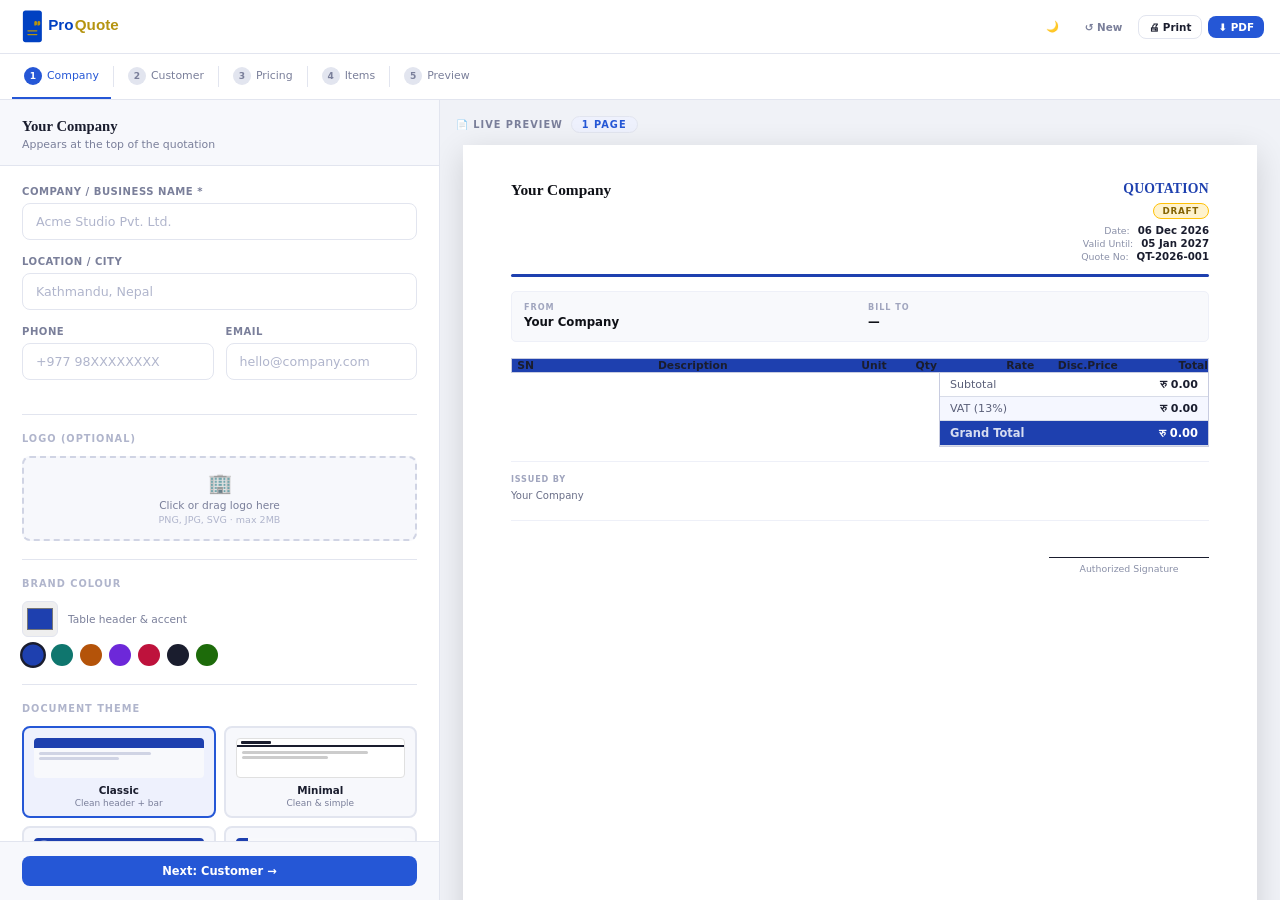
==== commit c4cfc5b1: "Update index.html" ====
--- a/index.html
+++ b/index.html
@@ -79,6 +79,8 @@
 textarea{resize:vertical;min-height:64px;line-height:1.6}
 select{background-image:url("data:image/svg+xml,%3Csvg xmlns='http://www.w3.org/2000/svg' width='10' height='6'%3E%3Cpath d='M1 1l4 4 4-4' stroke='%237a7f9a' stroke-width='1.5' fill='none' stroke-linecap='round'/%3E%3C/svg%3E");background-repeat:no-repeat;background-position:right 12px center;padding-right:32px;cursor:pointer}
 input[type=range]{width:100%;padding:0;border:none;background:none;box-shadow:none;accent-color:var(--accent);height:20px;cursor:pointer}
+input[type=number]::-webkit-inner-spin-button,input[type=number]::-webkit-outer-spin-button{-webkit-appearance:none;margin:0}
+input[type=number]{-moz-appearance:textfield}
 input[type=color]{width:36px;height:36px;padding:2px;border-radius:6px;cursor:pointer;border:1px solid var(--border)}
 .r2{display:grid;grid-template-columns:1fr 1fr;gap:12px}
 .hr{border:none;border-top:1px solid var(--border);margin:18px 0}
@@ -103,7 +105,7 @@
 /* ITEMS EDITOR */
 .items-wrap{border:1px solid var(--border);border-radius:var(--r);overflow:hidden;margin-bottom:8px}
 .items-hd{display:grid;grid-template-columns:20px 1fr 48px 80px 60px 26px;gap:5px;padding:6px 10px;background:var(--border);font-size:.65rem;font-weight:700;letter-spacing:.08em;text-transform:uppercase;color:var(--muted)}
-.irow{display:grid;grid-template-columns:20px 1fr 48px 80px 60px 26px;gap:5px;padding:7px 10px;border-top:1px solid var(--border);align-items:center;background:#fff;transition:background .1s}
+.irow{display:grid;grid-template-columns:20px 1fr 48px 80px 60px 26px;gap:5px;padding:5px 10px;border-top:1px solid var(--border);align-items:center;background:#fff;transition:background .1s}
 .irow:first-of-type{border-top:none}.irow:hover{background:#fafbff}
 .irow input{padding:5px 7px;font-size:.78rem;border-radius:5px}
 .idesc-wrap{display:flex;flex-direction:column;gap:3px}
@@ -191,6 +193,7 @@
 .toast.ok{background:var(--success)}.toast.err{background:var(--danger)}
 @keyframes tIn{from{opacity:0;transform:translateX(14px)}to{opacity:1;transform:translateX(0)}}
 @keyframes tOut{to{opacity:0;transform:translateX(14px)}}
+@keyframes slideDown{from{transform:translateY(-100%);opacity:0}to{transform:translateY(0);opacity:1}}
 
 /* MOBILE */
 @media(max-width:900px){.main{grid-template-columns:360px 1fr}}
@@ -244,70 +247,55 @@
     <div class="mtitle" id="m-ttl"></div>
     <div class="mmsg" id="m-msg"></div>
     <div class="mbtns">
-      <button class="btn btn-outline" onclick="closeM()">Cancel</button>
+      <button class="btn btn-outline" >Cancel</button>
       <button class="btn" id="m-ok">Confirm</button>
     </div>
   </div>
 </div>
 
-<!-- PROFILES MODAL -->
-<div class="overlay" id="ov-profiles">
-  <div class="modal" style="max-width:480px;width:95%">
-    <div style="display:flex;align-items:center;justify-content:space-between;margin-bottom:14px">
-      <div style="font-family:Georgia,serif;font-size:1rem;font-weight:700">🏢 Company Profiles</div>
-      <button class="btn btn-ghost btn-sm" onclick="$('ov-profiles').classList.remove('open')" style="font-size:1.1rem;padding:3px 8px">✕</button>
+
+
+
+
+
+
+<!-- TOASTS -->
+<div class="tray" id="tray"></div>
+
+<!-- NEW QUOTE CONFIRM MODAL -->
+<div class="overlay" id="ov-new" style="z-index:600">
+  <div class="modal" style="max-width:340px;text-align:center">
+    <div style="font-size:2rem;margin-bottom:8px">📄</div>
+    <div style="font-family:Georgia,serif;font-size:1rem;font-weight:700;margin-bottom:8px">Start New Quotation?</div>
+    <div style="font-size:.82rem;color:var(--muted);line-height:1.6;margin-bottom:20px">This will clear all current data. This cannot be undone.</div>
+    <div style="display:flex;gap:8px;justify-content:center">
+      <button class="btn btn-outline" onclick="closeNewModal()" style="flex:1">Cancel</button>
+      <button class="btn btn-danger" onclick="closeNewModal();resetAll()" style="flex:1">Yes, Start New</button>
     </div>
-    <div id="profiles-list" style="max-height:360px;overflow-y:auto;display:flex;flex-direction:column;gap:8px;margin-bottom:12px"></div>
-    <div style="font-size:.74rem;color:var(--muted);text-align:center;padding-top:10px;border-top:1px solid var(--border)">Use <b>Save as New Profile</b> in Step 1 to add more.</div>
   </div>
 </div>
 
-<!-- CLIENTS MODAL -->
-<div class="overlay" id="ov-clients">
-  <div class="modal" style="max-width:480px;width:95%">
-    <div style="display:flex;align-items:center;justify-content:space-between;margin-bottom:14px">
-      <div style="font-family:Georgia,serif;font-size:1rem;font-weight:700">👥 Client Book</div>
-      <button class="btn btn-ghost btn-sm" onclick="$('ov-clients').classList.remove('open')" style="font-size:1.1rem;padding:3px 8px">✕</button>
-    </div>
-    <div id="clients-list" style="max-height:360px;overflow-y:auto;display:flex;flex-direction:column;gap:8px;margin-bottom:12px"></div>
-    <div style="font-size:.74rem;color:var(--muted);text-align:center;padding-top:10px;border-top:1px solid var(--border)">Use <b>Save as Client</b> in Step 2 to add clients.</div>
-  </div>
-</div>
-
-<!-- LIBRARY MODAL -->
-<div class="overlay" id="ov-library">
-  <div class="modal" style="max-width:520px;width:95%">
-    <div style="display:flex;align-items:center;justify-content:space-between;margin-bottom:12px">
-      <div style="font-family:Georgia,serif;font-size:1rem;font-weight:700">📦 Product Library</div>
-      <button class="btn btn-ghost btn-sm" onclick="$('ov-library').classList.remove('open')" style="font-size:1.1rem;padding:3px 8px">✕</button>
-    </div>
-    <div style="background:var(--panel2);border:1px solid var(--border);border-radius:var(--r);padding:12px;margin-bottom:12px">
-      <div class="sec-lbl" style="margin-bottom:8px">Add New Product</div>
-      <div class="r2" style="margin-bottom:8px">
-        <div class="fg" style="margin-bottom:0"><label class="fl">Name</label><input type="text" id="lib-name" placeholder="e.g. Logo Design"></div>
-        <div class="fg" style="margin-bottom:0"><label class="fl">Category</label><input type="text" id="lib-cat" placeholder="e.g. Design"></div>
-      </div>
-      <div class="r2" style="margin-bottom:8px">
-        <div class="fg" style="margin-bottom:0"><label class="fl">Rate</label><input type="number" id="lib-rate" placeholder="0" min="0"></div>
-        <div class="fg" style="margin-bottom:0"><label class="fl">Unit</label><input type="text" id="lib-unit" placeholder="pcs"></div>
-      </div>
-      <button class="btn btn-primary btn-full" onclick="saveLibraryItem()" style="padding:8px;font-size:.82rem">💾 Save to Library</button>
-    </div>
-    <div id="library-list" style="max-height:280px;overflow-y:auto"></div>
-  </div>
-</div>
-
-<!-- TOASTS -->
-<div class="tray" id="tray"></div>
 
 <!-- TOPBAR -->
 <div class="topbar">
-  <div class="logo"><div class="logo-mark">PQ</div><span class="logo-full">ProQuote</span></div>
-  <div class="autosave-lbl" id="autosave-lbl"><span class="autosave-dot"></span>Saved</div>
+  <div class="logo" style="display:flex;align-items:center">
+    <svg width="110" height="38" viewBox="0 0 400 150" xmlns="http://www.w3.org/2000/svg" style="display:block">
+      <g transform="translate(10,10)">
+        <path d="M10,0 H65 C70.52,0 75,4.48 75,10 V115 C75,120.52 70.52,125 65,125 H10 C4.48,125 0,120.52 0,115 V10 C0,4.48 4.48,0 10,0 Z" fill="#0041C2"/>
+        <path d="M45,40 C41.69,40 39,42.69 39,46 V50 H51 V46 C51,42.69 48.31,40 45,40 Z M59,40 C55.69,40 53,42.69 53,46 V50 H65 V46 C65,42.69 62.31,40 59,40 Z M39,50 L39,60 L45,60 C48.31,60 51,57.31 51,54 L51,50 L39,50 Z M53,50 L53,60 L59,60 C62.31,60 65,57.31 65,54 L65,50 L53,50 Z" fill="#B59410" transform="translate(10,5) scale(0.9)"/>
+        <path d="M20,80 H55" stroke="#B59410" stroke-width="5" stroke-linecap="round"/>
+        <path d="M20,95 H55" stroke="#B59410" stroke-width="5" stroke-linecap="round"/>
+      </g>
+      <g transform="translate(110,85)">
+        <text font-family="Montserrat,Helvetica,sans-serif" font-weight="bold" font-size="60" fill="#0041C2">Pro</text>
+        <text x="105" font-family="Montserrat,Helvetica,sans-serif" font-weight="bold" font-size="60" fill="#B59410">Quote</text>
+      </g>
+    </svg>
+  </div>
+  
   <div class="top-r">
     <button class="btn btn-ghost btn-sm" id="dark-btn" onclick="toggleDark()" title="Dark mode">🌙</button>
-    <button class="btn btn-ghost btn-sm" onclick="cfm('↺ New Quote','Clear everything and start fresh?','🆕','Start Fresh','btn-danger',resetAll)">↺ New</button>
-    <button class="btn btn-ghost btn-sm" onclick="goS(5)">👁 Preview</button>
+    <button class="btn btn-ghost btn-sm" onclick="showNewModal()" title="Start new quotation">↺ New</button>
     <button class="btn btn-outline btn-sm" onclick="doPrint()">🖨 Print</button>
     <button class="btn btn-primary btn-sm" onclick="doExport()">⬇ PDF</button>
   </div>
@@ -339,18 +327,12 @@
       </div>
       <div class="pane-body">
         <!-- Profile capsules -->
-        <div id="profile-capsules-wrap" style="display:none;margin-bottom:14px">
-          <div style="display:flex;align-items:center;justify-content:space-between;margin-bottom:7px">
-            <div class="sec-lbl" style="margin-bottom:0">Saved Profiles</div>
-            <button class="btn btn-ghost btn-sm" style="font-size:.7rem;padding:3px 8px" onclick="openProfilesModal()">✏ Manage</button>
-          </div>
-          <div class="profile-capsules" id="profile-capsules"></div>
-        </div>
-        <div class="fg"><label class="fl">Company / Business Name *</label><input type="text" id="co-name" oninput="r()" placeholder="e.g. Acme Studio Pvt. Ltd."></div>
-        <div class="fg"><label class="fl">Location / City</label><input type="text" id="co-loc" oninput="r()" placeholder="e.g. Kathmandu, Nepal"></div>
+        
+        <div class="fg"><label class="fl">Company / Business Name *</label><input type="text" id="co-name" oninput="dr()" placeholder="Acme Studio Pvt. Ltd."></div>
+        <div class="fg"><label class="fl">Location / City</label><input type="text" id="co-loc" oninput="dr()" placeholder="Kathmandu, Nepal"></div>
         <div class="r2">
-          <div class="fg"><label class="fl">Phone</label><input type="tel" id="co-phone" oninput="r()" placeholder="+977 98XXXXXXXX"></div>
-          <div class="fg"><label class="fl">Email</label><input type="email" id="co-email" oninput="r()" placeholder="hello@company.com"></div>
+          <div class="fg"><label class="fl">Phone</label><input type="tel" id="co-phone" oninput="dr()" placeholder="+977 98XXXXXXXX"></div>
+          <div class="fg"><label class="fl">Email</label><input type="email" id="co-email" oninput="dr()" placeholder="hello@company.com"></div>
         </div>
         <hr class="hr">
         <div class="sec-lbl">Logo (optional)</div>
@@ -360,7 +342,7 @@
         </div>
         <div id="logo-acts" style="display:none;gap:6px;margin-top:7px">
           <button class="btn btn-sm btn-outline" onclick="toggleResize()">✂ Resize</button>
-          <button class="btn btn-sm btn-danger" onclick="cfm('Remove Logo','Remove the company logo?','🗑️','Remove','btn-danger',removeLogo)">✕ Remove</button>
+          <button class="btn btn-sm btn-danger" onclick="removeLogo()">✕ Remove</button>
         </div>
         <div id="logo-resize" style="display:none;margin-top:8px">
           <label class="fl">Logo size: <span id="lsize-lbl">70</span>px</label>
@@ -404,7 +386,7 @@
         </div>
       </div>
       <div class="pnav" style="flex-direction:column;gap:8px">
-        <button class="btn btn-outline btn-full" onclick="saveAsProfile()" style="border-color:var(--success);color:var(--success)">💾 Save as New Profile</button>
+        
         <button class="btn btn-primary btn-full" onclick="goS(2)">Next: Customer →</button>
       </div>
     </div>
@@ -417,23 +399,17 @@
       </div>
       <div class="pane-body">
         <!-- Client capsules -->
-        <div id="client-capsules-wrap" style="display:none;margin-bottom:14px">
-          <div style="display:flex;align-items:center;justify-content:space-between;margin-bottom:7px">
-            <div class="sec-lbl" style="margin-bottom:0">Saved Clients</div>
-            <button class="btn btn-ghost btn-sm" style="font-size:.7rem;padding:3px 8px" onclick="openClientsModal()">✏ Manage</button>
-          </div>
-          <div class="profile-capsules" id="client-capsules"></div>
-        </div>
-        <div class="fg"><label class="fl">Customer / Company Name *</label><input type="text" id="cl-name" oninput="r()" placeholder="e.g. Horizon Brands Pvt. Ltd."></div>
+        
+        <div class="fg"><label class="fl">Customer / Company Name *</label><input type="text" id="cl-name" oninput="dr()" placeholder="Horizon Brands Pvt. Ltd."></div>
         <div class="r2">
-          <div class="fg"><label class="fl">Contact Person</label><input type="text" id="cl-person" oninput="r()" placeholder="Mr. Ram Sharma"></div>
-          <div class="fg"><label class="fl">Phone</label><input type="tel" id="cl-phone" oninput="r()" placeholder="+977 98XXXXXXXX"></div>
-        </div>
-        <div class="fg"><label class="fl">Location / Address</label><textarea id="cl-addr" rows="2" oninput="r()" placeholder="New Road, Kathmandu 44600"></textarea></div>
+          <div class="fg"><label class="fl">Contact Person</label><input type="text" id="cl-person" oninput="dr()" placeholder="Mr. Ram Sharma"></div>
+          <div class="fg"><label class="fl">Phone</label><input type="tel" id="cl-phone" oninput="dr()" placeholder="+977 98XXXXXXXX"></div>
+        </div>
+        <div class="fg"><label class="fl">Location / Address</label><textarea id="cl-addr" rows="2" oninput="dr()" placeholder="New Road, Kathmandu 44600"></textarea></div>
         <hr class="hr">
         <div class="sec-lbl">Quotation Reference</div>
         <div class="r2">
-          <div class="fg"><label class="fl">Quote Number</label><input type="text" id="q-no" oninput="r()" placeholder="Auto-generated"></div>
+          <div class="fg"><label class="fl">Quote Number</label><input type="text" id="q-no" oninput="dr()" placeholder="Auto-generated"></div>
           <div class="fg"><label class="fl">Status</label>
             <select id="q-status" onchange="r()">
               <option value="draft">Draft</option><option value="sent">Sent</option>
@@ -445,10 +421,10 @@
           <div class="fg"><label class="fl">Date *</label><input type="date" id="q-date" oninput="r()"></div>
           <div class="fg"><label class="fl">Valid Until *</label><input type="date" id="q-valid" oninput="r()"></div>
         </div>
-        <div class="fg"><label class="fl">Subject / Project (optional)</label><input type="text" id="q-subj" oninput="r()" placeholder="e.g. Brand Identity & Website Project"></div>
+        <div class="fg"><label class="fl">Subject / Project (optional)</label><input type="text" id="q-subj" oninput="dr()" placeholder="Brand Identity & Website Project"></div>
       </div>
       <div class="pnav" style="flex-direction:column;gap:8px">
-        <button class="btn btn-outline btn-full" onclick="saveAsClient()" style="border-color:var(--success);color:var(--success)">💾 Save as Client</button>
+        
         <div style="display:flex;gap:8px">
           <button class="btn btn-outline" onclick="goS(1)">← Back</button>
           <button class="btn btn-primary" style="flex:1" onclick="goS(3)">Next: Pricing →</button>
@@ -465,7 +441,7 @@
       <div class="pane-body">
         <div class="sec-lbl">Discount & Tax</div>
         <div class="r2">
-          <div class="fg"><label class="fl">Default Discount %</label><input type="number" id="p-disc" value="0" min="0" max="100" step="0.5" oninput="r()" placeholder="0"></div>
+          <div class="fg"><label class="fl">Default Discount %</label><input type="number" id="p-disc" value="0" min="0" max="100" step="0.5" oninput="dr()" placeholder="0"></div>
           <div class="fg"><label class="fl">VAT %</label>
             <select id="p-vat" onchange="vatChange()">
               <option value="0">0% — No VAT</option>
@@ -477,13 +453,13 @@
         </div>
         <div class="fg" id="vat-custom-row" style="display:none">
           <label class="fl">Custom VAT %</label>
-          <input type="number" id="p-vat-c" value="0" min="0" max="100" oninput="r()">
+          <input type="number" id="p-vat-c" value="0" min="0" max="100" oninput="dr()">
         </div>
         <!-- Extra tax lines -->
         <div id="tax-lines"></div>
         <button class="btn btn-ghost btn-sm" onclick="addTaxLine()" style="font-size:.76rem;color:var(--accent);margin-bottom:10px">＋ Add Tax Line</button>
         <div class="r2">
-          <div class="fg"><label class="fl">Shipping / Delivery</label><input type="number" id="p-ship" value="0" min="0" oninput="r()" placeholder="0"></div>
+          <div class="fg"><label class="fl">Shipping / Delivery</label><input type="number" id="p-ship" value="0" min="0" oninput="dr()" placeholder="0"></div>
           <div class="fg"><label class="fl">Rounding</label>
             <select id="p-round" onchange="r()">
               <option value="none">None</option><option value="round">Round</option>
@@ -502,12 +478,12 @@
         <div class="sec-lbl">Notes & Terms</div>
         <div class="tog-row" onclick="tog('notes')"><div class="tog-name">Include Notes</div><div class="sw on" id="sw-notes"></div></div>
         <div id="notes-section">
-          <div class="fg"><label class="fl">Notes</label><textarea id="p-notes" rows="3" oninput="r()" placeholder="e.g. 50% advance required. Revisions limited to 3 rounds."></textarea></div>
+          <div class="fg"><label class="fl">Notes</label><textarea id="p-notes" rows="3" oninput="dr()" placeholder="50% advance required. Revisions limited to 3 rounds."></textarea></div>
         </div>
         <div class="tog-row" onclick="tog('payterms')"><div class="tog-name">Include Payment Terms</div><div class="sw on" id="sw-payterms"></div></div>
         <div id="payterms-section">
-          <div class="fg"><label class="fl">Payment Terms</label><input type="text" id="p-payterms" oninput="r()" placeholder="e.g. 50% advance, balance on delivery"></div>
-          <div class="fg"><label class="fl">Bank / Payment Details</label><textarea id="p-bank" rows="2" oninput="r()" placeholder="Bank: Citizens Bank | A/C: 00100XXXXXXX"></textarea></div>
+          <div class="fg"><label class="fl">Payment Terms</label><input type="text" id="p-payterms" oninput="dr()" placeholder="50% advance, balance on delivery"></div>
+          <div class="fg"><label class="fl">Bank / Payment Details</label><textarea id="p-bank" rows="2" oninput="dr()" placeholder="Bank: Citizens Bank | A/C: 00100XXXXXXX"></textarea></div>
         </div>
         <div class="tog-row" onclick="tog('sign')"><div class="tog-name">Include Signature Block</div><div class="sw on" id="sw-sign"></div></div>
       </div>
@@ -521,7 +497,7 @@
     <div class="pane" id="pane-4">
       <div class="pane-head">
         <div class="pane-title">Line Items</div>
-        <div class="pane-sub">Press <kbd style="background:var(--border);border-radius:3px;padding:1px 5px;font-size:.72rem;font-family:monospace">Shift+A</kbd> to add · <kbd style="background:var(--border);border-radius:3px;padding:1px 5px;font-size:.72rem;font-family:monospace">Ctrl+Z</kbd> undo</div>
+        <div class="pane-sub"><kbd style="background:var(--border);border-radius:3px;padding:1px 5px;font-size:.72rem;font-family:monospace">Shift+A</kbd> to add item · <kbd style="background:var(--border);border-radius:3px;padding:1px 5px;font-size:.72rem;font-family:monospace">Ctrl+Z</kbd> undo</div>
       </div>
       <div class="pane-body" id="items-pane-body" style="padding-bottom:0">
         <div class="r2" style="margin-bottom:12px">
@@ -537,7 +513,7 @@
               <option value="mtr">Mtr</option><option value="sqft">Sq.ft</option><option value="set">Set</option>
               <option value="custom">Custom…</option>
             </select>
-            <input type="text" id="s-unit-custom" placeholder="Enter unit name" oninput="r()" style="display:none;margin-top:6px">
+            <input type="text" id="s-unit-custom" placeholder="Enter unit name" oninput="dr()" style="display:none;margin-top:6px">
           </div>
         </div>
         <div class="items-wrap">
@@ -548,15 +524,15 @@
           </div>
           <div id="items-body"></div>
         </div>
-        <div id="bulk-bar" style="display:none;align-items:center;justify-content:space-between;padding:8px 10px;background:var(--danger-s);border:1px solid rgba(229,57,53,.2);border-radius:var(--r);margin-bottom:8px">
-          <span id="bulk-count" style="font-size:.78rem;font-weight:600;color:var(--danger)">0 selected</span>
+      </div>
+      <div style="flex-shrink:0;border-top:1px solid var(--border);background:var(--panel)">
+        <div id="bulk-bar" style="display:none;align-items:center;justify-content:space-between;padding:8px 14px;background:var(--danger-s);border-bottom:1px solid rgba(229,57,53,.25);gap:8px">
+          <span id="bulk-count" style="font-size:.8rem;font-weight:600;color:var(--danger)">0 selected</span>
           <button class="btn btn-danger btn-sm" onclick="deleteSelected()">🗑 Delete Selected</button>
         </div>
-      </div>
-      <div style="flex-shrink:0;border-top:1px solid var(--border);background:var(--panel)">
         <div style="padding:8px 12px;display:flex;gap:6px;flex-wrap:wrap">
           <button class="add-btn" style="flex:1;min-width:80px" onclick="addItem()">＋ Item</button>
-          <button class="btn btn-outline btn-sm" onclick="openLibraryModal()" title="Product library">📦 Library</button>
+          
           <button class="btn btn-outline btn-sm" onclick="addSection()" title="Add section header">§ Section</button>
           <button class="btn btn-outline btn-sm" onclick="addOptional()" title="Add optional item" style="color:var(--warn);border-color:var(--warn)">? Optional</button>
         </div>
@@ -592,16 +568,7 @@
   <div class="pp" id="pp">
     <div class="pvbar">
       <div class="pvbar-l">📄 Live Preview <span class="pg-pill" id="pg-pill">1 page</span></div>
-      <div class="pvbar-r">
-        <div class="vg">
-          <span style="font-size:.67rem;color:var(--muted);padding:0 4px;font-weight:700">SHOW</span>
-          <button class="vc on" id="vc-rates" onclick="tog('rates')">Rates</button>
-          <button class="vc on" id="vc-grandtot" onclick="tog('grandtot')">Total</button>
-          <button class="vc on" id="vc-dscol" onclick="tog('dscol')">Disc.Price</button>
-        </div>
-        <button class="btn btn-outline btn-sm" onclick="doPrint()">🖨</button>
-        <button class="btn btn-primary btn-sm" onclick="doExport()">⬇ PDF</button>
-      </div>
+
     </div>
     <div class="doc-scaler">
       <div class="doc-scaler-inner" id="doc-scaler-inner">
@@ -612,78 +579,88 @@
 </div><!-- /main -->
 
 <script>
+/* stubs for removed features */
+function debouncedR(){dr();}
+function validateDates(){return true;}
+function closeM(){try{$('ov').classList.remove('open');}catch(e){}}
+function clearActiveCapsule(){}
+
+/* ─── CONFIRM NEW ─── */
+function confirmNew(){
+  // Show inline confirm banner
+  let banner=$('confirm-new-bar');
+  if(!banner){
+    banner=document.createElement('div');
+    banner.id='confirm-new-bar';
+    banner.style.cssText='position:fixed;top:54px;left:0;right:0;z-index:400;background:#e53935;color:#fff;display:flex;align-items:center;justify-content:space-between;padding:10px 18px;font-size:.84rem;font-weight:600;box-shadow:0 2px 8px rgba(0,0,0,.2);animation:slideDown .2s ease';
+    banner.innerHTML=`<span>⚠ Clear everything and start a new quotation?</span><div style="display:flex;gap:8px"><button onclick="document.getElementById('confirm-new-bar').remove()" style="background:rgba(255,255,255,.2);border:1px solid rgba(255,255,255,.4);color:#fff;padding:5px 14px;border-radius:6px;cursor:pointer;font-weight:600;font-size:.8rem">Cancel</button><button onclick="document.getElementById('confirm-new-bar').remove();resetAll()" style="background:#fff;border:none;color:#e53935;padding:5px 14px;border-radius:6px;cursor:pointer;font-weight:700;font-size:.8rem">Yes, Clear</button></div>`;
+    document.body.appendChild(banner);
+    setTimeout(()=>{if(banner.parentNode)banner.remove();},6000);
+  }
+}
+
 /* ═══ STATE ═══ */
-let logoURL=null, logoW=70;
-const SW={rates:true,dscol:true,savings:true,vat:true,grandtot:true,notes:true,payterms:true,sign:true};
+const $=id=>document.getElementById(id);
+const g=id=>$(id)?$(id).value:'';
+const esc=s=>String(s||'').replace(/&/g,'&amp;').replace(/</g,'&lt;').replace(/>/g,'&gt;').replace(/"/g,'&quot;');
+const nl=s=>esc(s).replace(/\n/g,'<br>');
+const iso=d=>d.toISOString().split('T')[0];
+const fmt=n=>Number(n||0).toLocaleString('en',{minimumFractionDigits:2,maximumFractionDigits:2});
+function fmtD(s){if(!s)return'—';const d=new Date(s+'T00:00:00');return isNaN(d)?s:d.toLocaleDateString('en-GB',{day:'2-digit',month:'short',year:'numeric'});}
+function uid(){return Math.random().toString(36).slice(2,9);}
+function round(n){const m=g('p-round');if(m==='round')return Math.round(n);if(m==='ceil')return Math.ceil(n);if(m==='floor')return Math.floor(n);return Math.round(n*100)/100;}
+function curr(){return g('s-curr')||'रु';}
+function getVat(){const v=g('p-vat');return v==='custom'?parseFloat(g('p-vat-c'))||0:parseFloat(v)||0;}
+function getUnit(){const v=g('s-unit');return v==='custom'?g('s-unit-custom')||'':v;}
+
 let items=[];
 let extraTaxes=[];
 let currentTheme='classic';
-let undoStack=[], redoStack=[];
-let autosaveTimer=null;
+let logoURL=null,logoW=70;
+let renderTimer=null;
+const SW={rates:true,dscol:true,savings:true,vat:true,grandtot:true,notes:true,payterms:true,sign:true};
 
 /* ═══ INIT ═══ */
 window.onload=()=>{
-  const t=new Date(), v=new Date(t); v.setDate(v.getDate()+30);
-  $('q-date').value=iso(t); $('q-valid').value=iso(v);
-  $('q-no').value='QT-'+t.getFullYear()+'-001';
-  // Restore dark mode pref
-  if(localStorage.getItem('pq_dark')==='1') applyDark(true);
-  // Restore draft or auto-load last company profile
-  if(!restoreDraft()) autoLoadLastProfile();
-  buildItems(); renderTaxLines();
-  renderProfileCapsules(); renderClientCapsules();
-  r(); applyNoteWrap(); applyPayWrap();
+  const t=new Date(),v=new Date(t);v.setDate(v.getDate()+30);
+  $('q-date').value=iso(t);$('q-valid').value=iso(v);
+  $('q-no').value=nextQNo();
+  // Auto-detect system theme, override with saved preference if set
+  const savedDark=localStorage.getItem('pq_dark');
+  if(savedDark!==null){
+    applyDark(savedDark==='1');
+  } else {
+    const prefersDark=window.matchMedia('(prefers-color-scheme: dark)').matches;
+    applyDark(prefersDark);
+  }
+  // Listen for system theme changes (if no manual override)
+  window.matchMedia('(prefers-color-scheme: dark)').addEventListener('change',e=>{
+    if(localStorage.getItem('pq_dark')===null) applyDark(e.matches);
+  });
+  restoreDraft();
+  buildItems();r();
   initScaler();
-  // Overlay close on backdrop click
-  ['ov-profiles','ov-clients','ov-library'].forEach(id=>{
-    $(id).addEventListener('click',e=>{ if(e.target===$(id)) $(id).classList.remove('open'); });
-  });
-  // Keyboard shortcuts
+  window.addEventListener('beforeunload',saveDraft);
+  // Undo/redo via Ctrl+Z / Ctrl+Y still supported
   document.addEventListener('keydown',e=>{
-    if(e.shiftKey && e.key==='A'){e.preventDefault();if(!$('pane-4').classList.contains('active'))goS(4);addItem();}
-    if((e.ctrlKey||e.metaKey)&&e.key==='z'){e.preventDefault();doUndo();}
-    if((e.ctrlKey||e.metaKey)&&(e.key==='y'||(e.shiftKey&&e.key==='Z'))){e.preventDefault();doRedo();}
+    const tag=document.activeElement.tagName;
+    const typing=tag==='INPUT'||tag==='TEXTAREA'||tag==='SELECT';
+    if(e.shiftKey&&e.key==='A'&&!typing){e.preventDefault();if(!$('pane-4').classList.contains('active'))goS(4);addItem();}
+    if((e.ctrlKey||e.metaKey)&&e.key==='z'&&!typing){e.preventDefault();doUndo();}
+    if((e.ctrlKey||e.metaKey)&&(e.key==='y'||(e.shiftKey&&e.key==='Z'))&&!typing){e.preventDefault();doRedo();}
   });
 };
 
-/* ═══ SCALER ═══ */
-function initScaler(){
-  const pp=$('pp'), inner=document.getElementById('doc-scaler-inner');
-  if(!pp||!inner)return;
-  const DOC_W=794;
-  function scale(){
-    const avail=pp.clientWidth-32;
-    const s=Math.min(1,avail/DOC_W);
-    inner.style.transform=`scale(${s})`;
-    inner.style.transformOrigin='top left';
-    const wrapper=inner.parentElement;
-    wrapper.style.width=(DOC_W*s)+'px';
-    requestAnimationFrame(()=>{
-      const naturalH=inner.getBoundingClientRect().height/s;
-      wrapper.style.height=(naturalH*s)+'px';
-      wrapper.style.overflow='visible';
-    });
-  }
-  scale();
-  window._scaleAfterRender=scale;
-  const ro=new ResizeObserver(scale);
-  ro.observe(pp);
-  window.addEventListener('resize',scale);
-}
-
-/* ═══ UTILS ═══ */
-const $=id=>document.getElementById(id);
-const g=id=>$(id)?$(id).value:'';
-const iso=d=>d.toISOString().split('T')[0];
-const esc=s=>String(s).replace(/&/g,'&amp;').replace(/</g,'&lt;').replace(/>/g,'&gt;').replace(/"/g,'&quot;');
-const nl=s=>esc(s).replace(/\n/g,'<br>');
-const curr=()=>g('s-curr')||'रु';
-const fmt=n=>Number(n).toLocaleString('en',{minimumFractionDigits:2,maximumFractionDigits:2});
-function fmtD(s){if(!s)return'—';const d=new Date(s+'T00:00:00');return d.toLocaleDateString('en-GB',{day:'2-digit',month:'short',year:'numeric'});}
-function uid(){return Math.random().toString(36).slice(2,8)}
-function round(n){const m=g('p-round');if(m==='round')return Math.round(n);if(m==='ceil')return Math.ceil(n);if(m==='floor')return Math.floor(n);return n;}
-function getVat(){const v=g('p-vat');return v==='custom'?parseFloat(g('p-vat-c'))||0:parseFloat(v)||0;}
-function getUnit(){const v=g('s-unit');return v==='custom'?g('s-unit-custom')||'':v;}
+/* ═══ QUOTE NO ═══ */
+function nextQNo(){
+  try{
+    const yr=new Date().getFullYear();
+    const d=JSON.parse(localStorage.getItem('pq_qno')||'{}');
+    const n=(d[yr]||0)+1;d[yr]=n;
+    localStorage.setItem('pq_qno',JSON.stringify(d));
+    return`QT-${yr}-${String(n).padStart(3,'0')}`;
+  }catch(e){return'QT-001';}
+}
 
 /* ═══ STEPS ═══ */
 function goS(n){
@@ -697,164 +674,161 @@
   document.querySelector('.fp').scrollTop=0;
 }
 
+/* ═══ DEBOUNCED RENDER ═══ */
+function dr(){clearTimeout(renderTimer);renderTimer=setTimeout(r,180);}
+
+/* ═══ UNDO/REDO ═══ */
+let undoStack=[],redoStack=[];
+function pushUndo(){undoStack.push(JSON.stringify(items));if(undoStack.length>30)undoStack.shift();redoStack=[];}
+function doUndo(){if(!undoStack.length){toast('Nothing to undo');return;}redoStack.push(JSON.stringify(items));items=JSON.parse(undoStack.pop());buildItems();r();toast('Undo');}
+function doRedo(){if(!redoStack.length){toast('Nothing to redo');return;}undoStack.push(JSON.stringify(items));items=JSON.parse(redoStack.pop());buildItems();r();toast('Redo');}
+
 /* ═══ ITEMS UI ═══ */
 function buildItems(){
-  const c=$('items-body'); c.innerHTML='';
+  const c=$('items-body');if(!c)return;
+  c.innerHTML='';
   items.forEach(item=>{
+    const el=document.createElement('div');
+    el.id='ir-'+item.id;
     if(item.type==='section'){
-      const el=document.createElement('div');
-      el.className='irow-section'; el.id='ir-'+item.id;
-      el.style.gridTemplateColumns='20px 1fr 26px';
-      el.innerHTML=`<span></span>
-        <input type="text" value="${esc(item.desc)}" placeholder="Section heading…"
-          onchange="upd('${item.id}','desc',this.value)">
-        <button class="idel" onclick="cfmDelItem('${item.id}')">✕</button>`;
-      c.appendChild(el); return;
+      el.className='irow-section';
+      el.innerHTML=`<span style="font-size:.7rem;color:var(--dim)">§</span>
+        <input type="text" value="${esc(item.desc)}" placeholder="Section heading…" onchange="upd('${item.id}','desc',this.value)">
+        <button class="idel" onclick="delItem('${item.id}')">✕</button>`;
+    } else {
+      const gd=parseFloat(g('p-disc'))||0;
+      const eff=item.useD?item.d:gd;
+      el.className='irow'+(item.useD?' has-disc':'');
+      if(item.optional)el.style.borderLeft='3px solid var(--warn)';
+      el.innerHTML=`
+        <input type="checkbox" ${item.sel?'checked':''} onchange="selItem('${item.id}',this.checked)" style="width:14px;height:14px;cursor:pointer;accent-color:var(--danger);flex-shrink:0">
+        <div class="idesc-wrap">
+          <div style="display:flex;align-items:center;gap:4px">
+            <input type="text" value="${esc(item.desc)}" placeholder="Description" onchange="upd('${item.id}','desc',this.value)" style="flex:1;font-size:.77rem">
+            ${item.optional?'<span style="font-size:.6rem;background:var(--warn-s);color:var(--warn);padding:1px 5px;border-radius:3px;font-weight:700;white-space:nowrap">Optional</span>':''}
+          </div>
+          <input type="text" value="${esc(item.note||'')}" placeholder="Note (optional)" onchange="upd('${item.id}','note',this.value)" style="font-size:.71rem;color:var(--muted);border-color:transparent;background:transparent;padding:2px 4px;margin-top:1px">
+          <div class="idr">
+            <span class="dtag">Disc:</span>
+            <input type="number" value="${item.d}" min="0" max="100" step="0.5" style="width:52px;font-size:.74rem" onchange="upd('${item.id}','d',this.value)" placeholder="%">
+            <span style="font-size:.67rem;color:var(--muted)">% override</span>
+          </div>
+        </div>
+        <input type="number" value="${item.qty||''}" placeholder="1" min="0" step="any" onchange="upd('${item.id}','qty',this.value)" style="text-align:center;font-size:.78rem">
+        <input type="number" value="${item.rate||''}" placeholder="0.00" min="0" step="any" onchange="upd('${item.id}','rate',this.value)" style="font-size:.78rem">
+        <div style="display:flex;align-items:center;justify-content:flex-end;gap:2px">
+          <span style="font-size:.68rem;color:${eff>0?'var(--warn)':'var(--dim)'}">${eff>0?eff+'%':'—'}</span>
+          <button title="Item discount" onclick="togItemD('${item.id}')" style="width:17px;height:17px;border-radius:3px;border:1px solid ${item.useD?'var(--warn)':'var(--border)'};background:${item.useD?'var(--warn-s)':'transparent'};color:${item.useD?'var(--warn)':'var(--dim)'};cursor:pointer;font-size:.58rem;font-weight:700">%</button>
+        </div>
+        <button class="idel" onclick="delItem('${item.id}')">✕</button>`;
     }
-    const gd=parseFloat(g('p-disc'))||0;
-    const eff=item.useD?item.d:gd;
-    const el=document.createElement('div');
-    el.className='irow'+(item.useD?' has-disc':''); el.id='ir-'+item.id;
-    if(item.sel) el.style.background='#fff3f3';
-    if(item.optional) el.style.borderLeft='3px solid var(--warn)';
-    el.innerHTML=`
-      <input type="checkbox" ${item.sel?'checked':''} onchange="selItem('${item.id}',this.checked)"
-        style="width:14px;height:14px;cursor:pointer;accent-color:var(--danger);flex-shrink:0">
-      <div class="idesc-wrap">
-        <div style="display:flex;align-items:center;gap:5px">
-          <input type="text" value="${esc(item.desc)}" placeholder="Item description"
-            onchange="upd('${item.id}','desc',this.value)" style="font-size:.77rem;flex:1">
-          ${item.optional?'<span style="font-size:.62rem;background:var(--warn-s);color:var(--warn);padding:1px 5px;border-radius:3px;font-weight:700;white-space:nowrap">Optional</span>':''}
-        </div>
-        <input type="text" value="${esc(item.note||'')}" placeholder="Note…"
-          onchange="upd('${item.id}','note',this.value)"
-          style="font-size:.72rem;color:var(--muted);border-color:transparent;background:transparent;padding:2px 4px;margin-top:1px">
-        <div class="idr">
-          <span class="dtag">Item Disc:</span>
-          <input type="number" value="${item.d}" min="0" max="100" step="0.5"
-            style="width:54px;font-size:.74rem" onchange="upd('${item.id}','d',this.value)" placeholder="%">
-          <span style="font-size:.68rem;color:var(--muted)">% override</span>
-        </div>
-      </div>
-      <input type="number" value="${item.qty}" min="1" onchange="upd('${item.id}','qty',this.value)"
-        style="text-align:center;font-size:.78rem">
-      <input type="number" value="${item.rate}" min="0" step="0.01"
-        onchange="upd('${item.id}','rate',this.value)" style="font-size:.78rem">
-      <div style="display:flex;align-items:center;justify-content:flex-end;gap:3px">
-        <span style="font-size:.7rem;color:${eff>0?'var(--warn)':'var(--dim)'}">${eff>0?eff+'%':'—'}</span>
-        <button title="Per-item discount" onclick="togItemD('${item.id}')"
-          style="width:18px;height:18px;border-radius:3px;border:1px solid ${item.useD?'var(--warn)':'var(--border)'};background:${item.useD?'var(--warn-s)':'transparent'};color:${item.useD?'var(--warn)':'var(--dim)'};cursor:pointer;font-size:.6rem;font-weight:700">%</button>
-      </div>
-      <button class="idel" onclick="cfmDelItem('${item.id}')">✕</button>`;
     c.appendChild(el);
   });
   updateBulkBar();
 }
 
 function selItem(id,checked){
-  const it=items.find(x=>x.id===id); if(!it)return;
+  const it=items.find(x=>x.id===id);if(!it)return;
   it.sel=checked;
-  const row=$('ir-'+id);
-  if(row) row.style.background=checked?'#fff3f3':(it.optional?'':'');
+  const row=$('ir-'+id);if(row&&it.type!=='section')row.style.background=checked?'#fff3f3':'';
   updateBulkBar();
-  const allCb=$('sel-all');
-  if(allCb){const t=items.filter(x=>x.type!=='section').length,s=items.filter(x=>x.sel).length;allCb.checked=s===t&&t>0;allCb.indeterminate=s>0&&s<t;}
 }
 function toggleSelAll(checked){items.forEach(it=>{if(it.type!=='section')it.sel=checked;});buildItems();}
 function updateBulkBar(){
-  const sel=items.filter(x=>x.sel).length;
-  const bar=$('bulk-bar'); if(!bar)return;
-  bar.style.display=sel>0?'flex':'none';
-  if(sel>0)$('bulk-count').textContent=sel+' item'+(sel>1?'s':'')+' selected';
+  const sel=items.filter(x=>x.sel&&x.type!=='section').length;
+  const bar=$('bulk-bar');if(!bar)return;
+  bar.style.display=sel?'flex':'none';
+  $('bulk-count').textContent=sel+' selected';
   const allCb=$('sel-all');
   if(allCb){const t=items.filter(x=>x.type!=='section').length;allCb.checked=sel===t&&t>0;allCb.indeterminate=sel>0&&sel<t;}
 }
 function deleteSelected(){
-  const n=items.filter(x=>x.sel).length; if(!n)return;
-  cfm('Delete '+n+' Item'+(n>1?'s':''),'Remove selected items?','🗑️','Delete','btn-danger',()=>{
-    pushUndo(); items=items.filter(x=>!x.sel); buildItems(); r();
-  });
+  const n=items.filter(x=>x.sel&&x.type!=='section').length;if(!n)return;
+  pushUndo();items=items.filter(x=>!x.sel);buildItems();r();toast(n+' removed — Ctrl+Z to undo');
 }
 
 function upd(id,k,v){
-  const it=items.find(x=>x.id===id); if(!it)return;
-  if(['qty','rate','d'].includes(k)) v=parseFloat(v)||0;
-  it[k]=v; buildItems(); r();
+  const it=items.find(x=>x.id===id);if(!it)return;
+  if(['qty','rate','d'].includes(k))v=parseFloat(v)||0;
+  it[k]=v;
+  if(['qty','rate','d'].includes(k)){buildItems();r();}else dr();
 }
 function togItemD(id){
-  const it=items.find(x=>x.id===id); if(!it)return;
-  it.useD=!it.useD; buildItems(); r();
-  toast(it.useD?'Item-level discount on':'Using global discount');
-}
-
+  const it=items.find(x=>x.id===id);if(!it)return;
+  it.useD=!it.useD;buildItems();r();
+}
 function addItem(){
   pushUndo();
-  items.push({id:uid(),type:'item',desc:'',qty:1,rate:0,d:0,useD:false,sel:false,optional:false,note:''});
-  buildItems(); r();
-  setTimeout(()=>{const pb=$('items-pane-body');pb.scrollTop=pb.scrollHeight;},50);
+  items.push({id:uid(),type:'item',desc:'',qty:'',rate:'',d:0,useD:false,sel:false,optional:false,note:''});
+  buildItems();r();
+  setTimeout(()=>{const pb=$('items-pane-body');if(pb)pb.scrollTop=pb.scrollHeight;},30);
 }
 function addSection(){
   pushUndo();
-  items.push({id:uid(),type:'section',desc:'',sel:false});
-  buildItems(); r();
-  setTimeout(()=>{const pb=$('items-pane-body');pb.scrollTop=pb.scrollHeight;},50);
+  items.push({id:uid(),type:'section',desc:''});
+  buildItems();r();
+  setTimeout(()=>{
+    const pb=$('items-pane-body');if(pb)pb.scrollTop=pb.scrollHeight;
+    // Focus the new section input
+    const rows=document.querySelectorAll('.irow-section input[type=text]');
+    if(rows.length)rows[rows.length-1].focus();
+  },30);
   toast('Section added');
 }
 function addOptional(){
   pushUndo();
-  items.push({id:uid(),type:'item',desc:'',qty:1,rate:0,d:0,useD:false,sel:false,optional:true,note:''});
-  buildItems(); r();
-  setTimeout(()=>{const pb=$('items-pane-body');pb.scrollTop=pb.scrollHeight;},50);
-  toast('Optional item added','ok');
-}
-function cfmDelItem(id){
-  const it=items.find(x=>x.id===id);
-  cfm('Remove Item',`Remove "${it&&it.desc?it.desc:'this item'}"?`,'🗑️','Remove','btn-danger',()=>{pushUndo();items=items.filter(x=>x.id!==id);buildItems();r();});
-}
-
-/* ═══ UNDO / REDO ═══ */
-function pushUndo(){undoStack.push(JSON.stringify(items));if(undoStack.length>40)undoStack.shift();redoStack=[];}
-function doUndo(){if(!undoStack.length){toast('Nothing to undo');return;}redoStack.push(JSON.stringify(items));items=JSON.parse(undoStack.pop());buildItems();r();toast('Undo');}
-function doRedo(){if(!redoStack.length){toast('Nothing to redo');return;}undoStack.push(JSON.stringify(items));items=JSON.parse(redoStack.pop());buildItems();r();toast('Redo');}
+  items.push({id:uid(),type:'item',desc:'',qty:'',rate:'',d:0,useD:false,sel:false,optional:true,note:''});
+  buildItems();r();
+  setTimeout(()=>{const pb=$('items-pane-body');if(pb)pb.scrollTop=pb.scrollHeight;},30);
+  toast('Optional item added');
+}
+function delItem(id){
+  pushUndo();items=items.filter(x=>x.id!==id);buildItems();r();
+  toast('Removed — Ctrl+Z to undo');
+}
 
 /* ═══ TOGGLES ═══ */
+const SW_IDS={rates:['sw-rates','sw-rates-2'],dscol:['sw-dscol','sw-dscol-2'],savings:['sw-savings'],vat:['sw-vat'],grandtot:['sw-grandtot','sw-grandtot-2'],notes:['sw-notes'],payterms:['sw-payterms'],sign:['sw-sign']};
+const VC_IDS={rates:'vc-rates',grandtot:'vc-grandtot',dscol:'vc-dscol'};
 function tog(k){
-  SW[k]=!SW[k];
-  const swIds={rates:['sw-rates','sw-rates-2'],dscol:['sw-dscol','sw-dscol-2'],savings:['sw-savings'],vat:['sw-vat'],grandtot:['sw-grandtot','sw-grandtot-2'],notes:['sw-notes'],payterms:['sw-payterms'],sign:['sw-sign']};
-  const vcIds={rates:'vc-rates',grandtot:'vc-grandtot',dscol:'vc-dscol'};
-  (swIds[k]||[]).forEach(sid=>{const e=$(sid);if(e)e.className='sw'+(SW[k]?' on':'');});
-  if(vcIds[k]){const e=$(vcIds[k]);if(e)e.className='vc'+(SW[k]?' on':'');}
-  if(k==='notes')applyNoteWrap();
-  if(k==='payterms')applyPayWrap();
-  r();
-}
-function applyNoteWrap(){$('notes-section').style.display=SW.notes?'':'none';}
-function applyPayWrap(){$('payterms-section').style.display=SW.payterms?'':'none';}
-
-function vatChange(){$('vat-custom-row').style.display=g('p-vat')==='custom'?'':'none';r();}
-function unitChange(){$('s-unit-custom').style.display=g('s-unit')==='custom'?'block':'none';r();}
-
-/* ═══ EXTRA TAX LINES ═══ */
+  SW[k]=!SW[k];syncSW();r();
+}
+function syncSW(){
+  Object.keys(SW).forEach(k=>{
+    (SW_IDS[k]||[]).forEach(sid=>{const e=$(sid);if(e)e.className='sw'+(SW[k]?' on':'');});
+    if(VC_IDS[k]){const e=$(VC_IDS[k]);if(e)e.className='vc'+(SW[k]?' on':'');}
+  });
+  const ns=$('notes-section');if(ns)ns.style.display=SW.notes?'':'none';
+  const ps=$('payterms-section');if(ps)ps.style.display=SW.payterms?'':'none';
+}
+
+function vatChange(){const vc=$('vat-custom-row');if(vc)vc.style.display=g('p-vat')==='custom'?'':'none';r();}
+function unitChange(){const uc=$('s-unit-custom');if(uc)uc.style.display=g('s-unit')==='custom'?'block':'none';r();}
+
+/* ═══ EXTRA TAXES ═══ */
 function addTaxLine(){extraTaxes.push({id:uid(),name:'Tax',rate:0});renderTaxLines();r();}
 function removeTaxLine(id){extraTaxes=extraTaxes.filter(t=>t.id!==id);renderTaxLines();r();}
 function updTax(id,k,v){const t=extraTaxes.find(x=>x.id===id);if(!t)return;t[k]=k==='rate'?parseFloat(v)||0:v;r();}
 function renderTaxLines(){
-  const c=$('tax-lines'); if(!c)return;
+  const c=$('tax-lines');if(!c)return;
   c.innerHTML=extraTaxes.map(t=>`
-    <div style="display:flex;align-items:center;gap:6px;margin-bottom:8px">
+    <div style="display:flex;align-items:center;gap:6px;margin-bottom:7px">
       <input type="text" value="${esc(t.name)}" placeholder="Tax name" onchange="updTax('${t.id}','name',this.value)" style="flex:1">
-      <input type="number" value="${t.rate}" min="0" max="100" step="0.1" onchange="updTax('${t.id}','rate',this.value)" style="width:70px" placeholder="%">
-      <span style="font-size:.82rem;color:var(--muted)">%</span>
+      <input type="number" value="${t.rate}" min="0" max="100" step="0.1" onchange="updTax('${t.id}','rate',this.value)" style="width:68px" placeholder="%">
+      <span style="font-size:.8rem;color:var(--muted)">%</span>
       <button class="idel" onclick="removeTaxLine('${t.id}')" style="color:var(--danger)">✕</button>
     </div>`).join('');
 }
 
 /* ═══ DARK MODE ═══ */
-function toggleDark(){applyDark(!document.body.classList.contains('dark'));}
+function toggleDark(){
+  const on=!document.body.classList.contains('dark');
+  applyDark(on);
+  localStorage.setItem('pq_dark',on?'1':'0');
+}
 function applyDark(on){
   document.body.classList.toggle('dark',on);
-  $('dark-btn').textContent=on?'☀️':'🌙';
-  localStorage.setItem('pq_dark',on?'1':'0');
+  const btn=$('dark-btn');if(btn)btn.textContent=on?'☀️':'🌙';
 }
 
 /* ═══ THEMES ═══ */
@@ -862,17 +836,55 @@
   currentTheme=name;
   document.querySelectorAll('.theme-card').forEach(c=>c.classList.remove('sel'));
   if(el)el.classList.add('sel');
-  r(); toast('Theme: '+name[0].toUpperCase()+name.slice(1));
-}
-
-/* ═══ AUTOSAVE ═══ */
-function scheduleSave(){clearTimeout(autosaveTimer);autosaveTimer=setTimeout(()=>{saveDraft();showAutosaveIndicator();},1500);}
-function showAutosaveIndicator(){
-  const lbl=$('autosave-lbl'); if(!lbl)return;
-  lbl.style.display='flex';
-  clearTimeout(window._saveHide);
-  window._saveHide=setTimeout(()=>lbl.style.display='none',2500);
-}
+  r();toast('Theme: '+name[0].toUpperCase()+name.slice(1));
+}
+
+/* ═══ LOGO ═══ */
+function uploadLogo(e){
+  const f=e.target.files[0];if(!f)return;
+  if(f.size>3*1024*1024){toast('Max 3MB','err');return;}
+  if(!f.type.startsWith('image/')){toast('Image files only','err');return;}
+  const rd=new FileReader();
+  rd.onerror=()=>toast('Failed to read file','err');
+  rd.onload=ev=>{
+    const src=ev.target.result;
+    const img=new Image();
+    img.onerror=()=>{logoURL=src;logoW=70;setLogoUI();};
+    img.onload=()=>{
+      try{
+        const MAX=500;let w=img.width,h=img.height;
+        if(w>MAX){h=Math.round(h*MAX/w);w=MAX;}
+        const cv=document.createElement('canvas');cv.width=w;cv.height=h;
+        cv.getContext('2d').drawImage(img,0,0,w,h);
+        logoURL=cv.toDataURL('image/jpeg',0.88);
+      }catch(_){logoURL=src;}
+      logoW=70;setLogoUI();
+    };
+    img.src=src;
+  };
+  rd.readAsDataURL(f);
+}
+function setLogoUI(){
+  $('ldrop-in').innerHTML=`<img src="${logoURL}" style="max-width:${logoW}px;max-height:48px;object-fit:contain;border-radius:3px">`;
+  $('logo-acts').style.display='flex';r();toast('Logo uploaded','ok');
+}
+function toggleResize(){const w=$('logo-resize');w.style.display=w.style.display==='none'?'block':'none';}
+function resizeLogo(v){logoW=parseInt(v);$('lsize-lbl').textContent=v;const img=$('ldrop-in').querySelector('img');if(img)img.style.maxWidth=v+'px';r();}
+function removeLogo(){
+  logoURL=null;logoW=70;
+  $('ldrop-in').innerHTML='<div style="font-size:1.4rem;margin-bottom:4px">🏢</div><div class="ldrop-lbl">Click or drag logo here</div><div class="ldrop-sub">PNG, JPG, SVG · max 3MB</div>';
+  $('logo-acts').style.display='none';$('logo-resize').style.display='none';r();
+}
+
+/* ═══ COLOR ═══ */
+function setCol(v){document.documentElement.style.setProperty('--doc',v);r();}
+function pickCol(el){
+  setCol(el.dataset.c);$('co-col').value=el.dataset.c;
+  document.querySelectorAll('.cpick').forEach(c=>c.classList.remove('sel'));
+  el.classList.add('sel');
+}
+
+/* ═══ DRAFT SAVE/RESTORE ═══ */
 function saveDraft(){
   try{
     const d={
@@ -884,18 +896,18 @@
       pNotes:g('p-notes'),pPay:g('p-payterms'),pBank:g('p-bank'),
       sCurr:g('s-curr'),sUnit:g('s-unit'),sUnitCustom:g('s-unit-custom'),sw:JSON.stringify(SW)
     };
-    localStorage.setItem('pq_draft',JSON.stringify(d));
+    localStorage.setItem('pq_v9',JSON.stringify(d));
   }catch(e){}
 }
 function restoreDraft(){
   try{
-    const raw=localStorage.getItem('pq_draft'); if(!raw)return false;
+    const raw=localStorage.getItem('pq_v9');if(!raw)return;
     const d=JSON.parse(raw);
-    if(!d.items||!d.items.length)return false;
-    items=d.items; extraTaxes=d.extraTaxes||[];
+    if(d.items&&d.items.length)items=d.items;
+    extraTaxes=d.extraTaxes||[];
     if(d.currentTheme){currentTheme=d.currentTheme;const tc=document.querySelector(`.theme-card[data-theme="${currentTheme}"]`);if(tc){document.querySelectorAll('.theme-card').forEach(c=>c.classList.remove('sel'));tc.classList.add('sel');}}
-    if(d.logoURL){logoURL=d.logoURL;logoW=d.logoW||70;$('ldrop-in').innerHTML=`<img src="${logoURL}" style="max-width:${logoW}px;max-height:48px;object-fit:contain">`;$('logo-acts').style.display='flex';}
-    const set=(id,v)=>{const e=$(id);if(e&&v!==undefined&&v!==null)e.value=v;};
+    if(d.logoURL){logoURL=d.logoURL;logoW=d.logoW||70;$('ldrop-in').innerHTML=`<img src="${logoURL}" style="max-width:${logoW}px;max-height:48px;object-fit:contain;border-radius:3px">`;$('logo-acts').style.display='flex';}
+    const set=(id,v)=>{const e=$(id);if(e&&v!=null)e.value=v;};
     set('co-name',d.coName);set('co-loc',d.coLoc);set('co-phone',d.coPhone);set('co-email',d.coEmail);
     if(d.coCol){setCol(d.coCol);$('co-col').value=d.coCol;}
     set('cl-name',d.clName);set('cl-person',d.clPerson);set('cl-phone',d.clPhone);set('cl-addr',d.clAddr);
@@ -903,287 +915,164 @@
     set('p-disc',d.pDisc);set('p-vat',d.pVat);set('p-vat-c',d.pVatC);set('p-ship',d.pShip);set('p-round',d.pRound);
     set('p-notes',d.pNotes);set('p-payterms',d.pPay);set('p-bank',d.pBank);
     set('s-curr',d.sCurr);set('s-unit',d.sUnit);set('s-unit-custom',d.sUnitCustom);
-    if(d.sw){const sw=JSON.parse(d.sw);Object.assign(SW,sw);}
-    toast('Draft restored ✓','ok');
-    return true;
-  }catch(e){return false;}
-}
-
-/* ═══ COMPANY PROFILES ═══ */
-function getProfiles(){try{return JSON.parse(localStorage.getItem('pq_profiles')||'[]');}catch(e){return[];}}
-function setProfiles(a){localStorage.setItem('pq_profiles',JSON.stringify(a));}
-
-function saveAsProfile(){
-  const name=g('co-name'); if(!name.trim()){toast('Enter company name first','err');return;}
-  const profiles=getProfiles();
-  const existing=profiles.find(p=>p.name.toLowerCase()===name.toLowerCase());
-  if(existing){
-    cfm('Update Profile?',`A profile for "${name}" already exists. Overwrite it?`,'💾','Update','btn-primary',()=>doSaveProfile(true,existing.id));
-  } else doSaveProfile(false,null);
-}
-function doSaveProfile(overwrite,existingId){
-  const profiles=getProfiles();
-  const data={
-    id:overwrite?existingId:uid(),name:g('co-name'),loc:g('co-loc'),phone:g('co-phone'),email:g('co-email'),
-    color:g('co-col')||'#1e40af',logoURL:logoURL||null,logoW,
-    savedAt:new Date().toLocaleString('en-GB',{day:'2-digit',month:'short',year:'numeric',hour:'2-digit',minute:'2-digit'})
-  };
-  if(overwrite){const i=profiles.findIndex(p=>p.id===existingId);if(i>=0)profiles[i]=data;else profiles.push(data);}
-  else profiles.push(data);
-  setProfiles(profiles);
-  renderProfileCapsules();
-  toast((overwrite?'Updated':'Saved')+': '+data.name,'ok');
-}
-function loadProfile(id){
-  const p=getProfiles().find(x=>x.id===id); if(!p)return;
-  $('co-name').value=p.name||''; $('co-loc').value=p.loc||'';
-  $('co-phone').value=p.phone||''; $('co-email').value=p.email||'';
-  if(p.color){setCol(p.color);$('co-col').value=p.color;}
-  if(p.logoURL){logoURL=p.logoURL;logoW=p.logoW||70;$('ldrop-in').innerHTML=`<img src="${logoURL}" style="max-width:${logoW}px;max-height:48px;object-fit:contain;border-radius:3px">`;$('logo-acts').style.display='flex';}
-  r();
-  // Mark active capsule
-  document.querySelectorAll('#profile-capsules .profile-capsule').forEach(el=>el.classList.toggle('active-cap',el.dataset.id===id));
-  $('ov-profiles').classList.remove('open');
-  toast('Loaded: '+p.name,'ok');
-}
-function deleteProfile(id){
-  const p=getProfiles().find(x=>x.id===id);
-  cfm('Delete Profile',`Delete profile for "${p?p.name:'this company'}"?`,'🗑️','Delete','btn-danger',()=>{
-    setProfiles(getProfiles().filter(x=>x.id!==id));
-    renderProfileCapsules(); renderProfilesModal(); toast('Profile deleted');
-  });
-}
-function openProfilesModal(){renderProfilesModal();$('ov-profiles').classList.add('open');}
-function renderProfilesModal(){
-  const list=$('profiles-list'); if(!list)return;
-  const profiles=getProfiles();
-  if(!profiles.length){list.innerHTML=`<div style="text-align:center;padding:24px;color:var(--muted);font-size:.82rem">No profiles yet. Fill Step 1 and click <b>Save as New Profile</b>.</div>`;return;}
-  list.innerHTML=profiles.map(p=>`
-    <div style="border:1px solid var(--border);border-radius:var(--r);overflow:hidden">
-      <div style="padding:10px 14px;display:flex;align-items:center;gap:10px">
-        <div style="width:32px;height:32px;border-radius:50%;background:${p.color||'#1e40af'};flex-shrink:0;display:flex;align-items:center;justify-content:center;color:#fff;font-size:.75rem;font-weight:700">${(p.name||'?')[0].toUpperCase()}</div>
-        <div style="flex:1;min-width:0">
-          <div style="font-weight:700;font-size:.88rem">${esc(p.name)}</div>
-          <div style="font-size:.72rem;color:var(--muted);overflow:hidden;text-overflow:ellipsis;white-space:nowrap">${[p.loc,p.phone,p.email].filter(Boolean).join(' · ')||'No details'}</div>
-        </div>
-        <div style="font-size:.65rem;color:var(--dim);flex-shrink:0">${p.savedAt||''}</div>
-      </div>
-      <div style="display:flex;border-top:1px solid var(--border)">
-        <button class="btn btn-sm" onclick="loadProfile('${p.id}')" style="flex:1;border-radius:0;border:none;background:var(--accent-s);color:var(--accent);font-weight:600;padding:8px">⬆ Load</button>
-        <div style="width:1px;background:var(--border)"></div>
-        <button class="btn btn-sm btn-danger" onclick="deleteProfile('${p.id}')" style="border-radius:0;border:none;padding:8px 14px">🗑</button>
-      </div>
-    </div>`).join('');
-}
-function renderProfileCapsules(){
-  const profiles=getProfiles();
-  const wrap=$('profile-capsules-wrap'),caps=$('profile-capsules');
-  if(!wrap||!caps)return;
-  wrap.style.display=profiles.length?'block':'none';
-  caps.innerHTML=profiles.map(p=>`
-    <div class="profile-capsule" data-id="${p.id}" onclick="loadProfile('${p.id}')" title="Click to load ${esc(p.name)}">
-      <div class="cap-dot" style="background:${p.color||'#1e40af'}">${(p.name||'?')[0].toUpperCase()}</div>
-      <span class="cap-name">${esc(p.name)}</span>
-      <button class="cap-edit" onclick="event.stopPropagation();loadProfile('${p.id}')" title="Load & edit">✏</button>
-    </div>`).join('');
-}
-function autoLoadLastProfile(){
-  const profiles=getProfiles(); if(!profiles.length)return;
-  const p=profiles[profiles.length-1];
-  $('co-name').value=p.name||''; $('co-loc').value=p.loc||'';
-  $('co-phone').value=p.phone||''; $('co-email').value=p.email||'';
-  if(p.color){setCol(p.color);$('co-col').value=p.color;}
-  if(p.logoURL){logoURL=p.logoURL;logoW=p.logoW||70;$('ldrop-in').innerHTML=`<img src="${logoURL}" style="max-width:${logoW}px;max-height:48px;object-fit:contain;border-radius:3px">`;$('logo-acts').style.display='flex';}
-}
-
-/* ═══ CLIENT BOOK ═══ */
-function getClients(){try{return JSON.parse(localStorage.getItem('pq_clients')||'[]');}catch(e){return[];}}
-function setClients(a){localStorage.setItem('pq_clients',JSON.stringify(a));}
-
-function saveAsClient(){
-  const name=g('cl-name'); if(!name.trim()){toast('Enter client name first','err');return;}
-  const clients=getClients();
-  const existing=clients.find(c=>c.name.toLowerCase()===name.toLowerCase());
-  if(existing){
-    cfm('Update Client?',`Update saved profile for "${name}"?`,'💾','Update','btn-primary',()=>doSaveClient(true,existing.id));
-  } else doSaveClient(false,null);
-}
-function doSaveClient(overwrite,existingId){
-  const clients=getClients();
-  const data={id:overwrite?existingId:uid(),name:g('cl-name'),person:g('cl-person'),phone:g('cl-phone'),addr:g('cl-addr'),savedAt:new Date().toLocaleString('en-GB',{day:'2-digit',month:'short',year:'numeric'})};
-  if(overwrite){const i=clients.findIndex(c=>c.id===existingId);if(i>=0)clients[i]=data;else clients.push(data);}
-  else clients.push(data);
-  setClients(clients);
-  renderClientCapsules();
-  toast((overwrite?'Updated':'Saved')+': '+data.name,'ok');
-}
-function loadClient(id){
-  const c=getClients().find(x=>x.id===id); if(!c)return;
-  $('cl-name').value=c.name||''; $('cl-person').value=c.person||'';
-  $('cl-phone').value=c.phone||''; $('cl-addr').value=c.addr||'';
-  r();
-  document.querySelectorAll('#client-capsules .profile-capsule').forEach(el=>el.classList.toggle('active-cap',el.dataset.id===id));
-  $('ov-clients').classList.remove('open');
-  toast('Loaded: '+c.name,'ok');
-}
-function deleteClient(id){
-  const c=getClients().find(x=>x.id===id);
-  cfm('Delete Client',`Delete "${c?c.name:'this client'}"?`,'🗑️','Delete','btn-danger',()=>{
-    setClients(getClients().filter(x=>x.id!==id));
-    renderClientCapsules(); renderClientsModal(); toast('Client deleted');
-  });
-}
-function openClientsModal(){renderClientsModal();$('ov-clients').classList.add('open');}
-function renderClientsModal(){
-  const list=$('clients-list'); if(!list)return;
-  const clients=getClients();
-  if(!clients.length){list.innerHTML=`<div style="text-align:center;padding:24px;color:var(--muted);font-size:.82rem">No clients yet. Fill Step 2 and click <b>Save as Client</b>.</div>`;return;}
-  list.innerHTML=clients.map(c=>`
-    <div style="border:1px solid var(--border);border-radius:var(--r);overflow:hidden">
-      <div style="padding:10px 14px;display:flex;align-items:center;gap:10px">
-        <div style="width:32px;height:32px;border-radius:50%;background:var(--accent);flex-shrink:0;display:flex;align-items:center;justify-content:center;color:#fff;font-size:.75rem;font-weight:700">${(c.name||'?')[0].toUpperCase()}</div>
-        <div style="flex:1;min-width:0">
-          <div style="font-weight:700;font-size:.88rem">${esc(c.name)}</div>
-          <div style="font-size:.72rem;color:var(--muted)">${[c.person,c.phone].filter(Boolean).join(' · ')||'No details'}</div>
-        </div>
-        <div style="font-size:.65rem;color:var(--dim)">${c.savedAt||''}</div>
-      </div>
-      <div style="display:flex;border-top:1px solid var(--border)">
-        <button class="btn btn-sm" onclick="loadClient('${c.id}')" style="flex:1;border-radius:0;border:none;background:var(--accent-s);color:var(--accent);font-weight:600;padding:8px">⬆ Load</button>
-        <div style="width:1px;background:var(--border)"></div>
-        <button class="btn btn-sm btn-danger" onclick="deleteClient('${c.id}')" style="border-radius:0;border:none;padding:8px 14px">🗑</button>
-      </div>
-    </div>`).join('');
-}
-function renderClientCapsules(){
-  const clients=getClients();
-  const wrap=$('client-capsules-wrap'),caps=$('client-capsules');
-  if(!wrap||!caps)return;
-  wrap.style.display=clients.length?'block':'none';
-  caps.innerHTML=clients.map(c=>`
-    <div class="profile-capsule" data-id="${c.id}" onclick="loadClient('${c.id}')" title="Load ${esc(c.name)}">
-      <div class="cap-dot" style="background:var(--accent)">${(c.name||'?')[0].toUpperCase()}</div>
-      <span class="cap-name">${esc(c.name)}</span>
-    </div>`).join('');
-}
-
-/* ═══ PRODUCT LIBRARY ═══ */
-function getLibrary(){try{return JSON.parse(localStorage.getItem('pq_library')||'[]');}catch(e){return[];}}
-function setLibrary(a){localStorage.setItem('pq_library',JSON.stringify(a));}
-function saveLibraryItem(){
-  const name=g('lib-name'); if(!name.trim()){toast('Enter product name','err');return;}
-  const lib=getLibrary();
-  lib.push({id:uid(),name,cat:g('lib-cat')||'General',rate:parseFloat(g('lib-rate'))||0,unit:g('lib-unit')||''});
-  setLibrary(lib);
-  $('lib-name').value='';$('lib-cat').value='';$('lib-rate').value='';$('lib-unit').value='';
-  renderLibraryModal(); toast('Saved to library','ok');
-}
-function insertLibraryItem(id){
-  const it=getLibrary().find(x=>x.id===id); if(!it)return;
-  pushUndo();
-  items.push({id:uid(),type:'item',desc:it.name,qty:1,rate:it.rate,d:0,useD:false,sel:false,optional:false,note:''});
-  buildItems(); r();
-  $('ov-library').classList.remove('open');
-  toast('Added: '+it.name,'ok');
-}
-function deleteLibraryItem(id){
-  cfm('Delete Product','Remove from library?','🗑️','Delete','btn-danger',()=>{
-    setLibrary(getLibrary().filter(x=>x.id!==id));
-    renderLibraryModal(); toast('Removed from library');
-  });
-}
-function openLibraryModal(){renderLibraryModal();$('ov-library').classList.add('open');}
-function renderLibraryModal(){
-  const list=$('library-list'); if(!list)return;
-  const lib=getLibrary();
-  if(!lib.length){list.innerHTML=`<div style="text-align:center;padding:20px;color:var(--muted);font-size:.82rem">No products yet. Add one above.</div>`;return;}
-  const cats={};
-  lib.forEach(it=>{(cats[it.cat||'General']=cats[it.cat||'General']||[]).push(it);});
-  list.innerHTML=Object.entries(cats).map(([cat,its])=>`
-    <div style="margin-bottom:10px">
-      <div style="font-size:.68rem;font-weight:700;text-transform:uppercase;letter-spacing:.08em;color:var(--muted);margin-bottom:5px">${esc(cat)}</div>
-      ${its.map(it=>`
-        <div class="lib-item">
-          <div><div class="lib-item-name">${esc(it.name)}</div><div class="lib-item-meta">${curr()} ${fmt(it.rate)}${it.unit?' · '+esc(it.unit):''}</div></div>
-          <div style="display:flex;gap:5px">
-            <button class="btn btn-sm btn-primary" onclick="insertLibraryItem('${it.id}')" style="padding:5px 10px">＋ Add</button>
-            <button class="btn btn-sm btn-danger" onclick="deleteLibraryItem('${it.id}')" style="padding:5px 8px">🗑</button>
-          </div>
-        </div>`).join('')}
-    </div>`).join('');
-}
-
-/* ═══ LOGO ═══ */
-function uploadLogo(e){
-  const f=e.target.files[0]; if(!f)return;
-  if(f.size>2*1024*1024){toast('Max 2MB','err');return;}
-  const rd=new FileReader();
-  rd.onload=ev=>{logoURL=ev.target.result;$('ldrop-in').innerHTML=`<img src="${logoURL}" style="max-width:${logoW}px;max-height:48px;object-fit:contain;border-radius:3px">`;$('logo-acts').style.display='flex';r();toast('Logo uploaded','ok');};
-  rd.readAsDataURL(f);
-}
-function toggleResize(){const w=$('logo-resize');w.style.display=w.style.display==='none'?'block':'none';}
-function resizeLogo(v){logoW=parseInt(v);$('lsize-lbl').textContent=v;const img=$('ldrop-in').querySelector('img');if(img)img.style.maxWidth=v+'px';r();}
-function removeLogo(){logoURL=null;logoW=70;$('ldrop-in').innerHTML='<div style="font-size:1.4rem;margin-bottom:4px">🏢</div><div class="ldrop-lbl">Click or drag logo here</div><div class="ldrop-sub">PNG, JPG, SVG · max 2MB</div>';$('logo-acts').style.display='none';$('logo-resize').style.display='none';r();}
-
-/* ═══ COLOR ═══ */
-function setCol(v){document.documentElement.style.setProperty('--doc',v);r();}
-function pickCol(el){setCol(el.dataset.c);$('co-col').value=el.dataset.c;document.querySelectorAll('.cpick').forEach(c=>c.classList.remove('sel'));el.classList.add('sel');}
-
-/* ═══ MODAL / TOAST ═══ */
-let _mCb=null;
-function cfm(title,msg,ico,okLabel,okCls,cb){
-  $('m-ttl').textContent=title;$('m-msg').textContent=msg;$('m-ico').textContent=ico;
-  const ok=$('m-ok');ok.textContent=okLabel;ok.className='btn '+okCls;
-  _mCb=cb;$('ov').classList.add('open');
-}
-function closeM(){$('ov').classList.remove('open');_mCb=null;}
-$('m-ok').onclick=()=>{closeM();if(_mCb)_mCb();};
-$('ov').addEventListener('click',e=>{if(e.target===$('ov'))closeM();});
+    if(d.sw){Object.assign(SW,JSON.parse(d.sw));}
+    syncSW();renderTaxLines();
+    toast('Draft restored','ok');
+  }catch(e){console.warn('Draft restore failed',e);}
+}
+
+/* ═══ TOAST ═══ */
 function toast(msg,type=''){
-  const t=document.createElement('div');t.className='toast'+(type?' '+type:'');t.textContent=msg;
+  const t=document.createElement('div');
+  t.className='toast'+(type?' '+type:'');t.textContent=msg;
   $('tray').appendChild(t);
-  setTimeout(()=>{t.style.animation='tOut .2s ease forwards';setTimeout(()=>t.remove(),200);},2500);
-}
-
-/* ═══ SUMMARY ═══ */
+  setTimeout(()=>{t.style.animation='tOut .2s ease forwards';setTimeout(()=>t.remove(),220);},2200);
+}
+
+/* ═══ SUMMARY (Step 5) ═══ */
 function buildSum(){
   const gd=parseFloat(g('p-disc'))||0;
   let sub=0;
-  items.forEach(it=>{if(it.type==='section'||it.optional)return;const eff=it.useD?it.d:gd;sub+=round(it.qty*it.rate*(1-eff/100));});
+  items.forEach(it=>{
+    if(it.type==='section'||it.optional)return;
+    const eff=it.useD?it.d:gd;
+    sub+=round(it.qty*it.rate*(1-eff/100));
+  });
   const vp=getVat(),va=round(sub*vp/100),ship=parseFloat(g('p-ship'))||0;
-  let extTax=0; extraTaxes.forEach(tx=>{extTax+=round(sub*tx.rate/100);});
+  let extTax=0;extraTaxes.forEach(tx=>{extTax+=round(sub*tx.rate/100);});
   const grand=round(sub+(SW.vat?va:0)+extTax+ship);
-  $('sum-box').innerHTML=`
-    <div>Customer: <strong>${g('cl-name')||'—'}</strong></div>
-    <div>Quote No: <strong>${g('q-no')||'—'}</strong></div>
+  const box=$('sum-box');if(!box)return;
+  box.innerHTML=`
+    <div>Customer: <strong>${esc(g('cl-name')||'—')}</strong></div>
+    <div>Quote No: <strong>${esc(g('q-no')||'—')}</strong></div>
     <div>Items: <strong>${items.filter(x=>x.type!=='section').length}</strong></div>
     <div>Subtotal: <strong>${curr()} ${fmt(sub)}</strong></div>
     ${vp>0?`<div>VAT (${vp}%): <strong>${curr()} ${fmt(va)}</strong></div>`:''}
-    <div>Grand Total: <strong style="color:var(--accent)">${curr()} ${fmt(grand)}</strong></div>`;
+    <div style="color:var(--accent)">Grand Total: <strong>${curr()} ${fmt(grand)}</strong></div>`;
+}
+
+/* ═══ RESET ═══ */
+function showNewModal(){
+  const ov=document.getElementById('ov-new');
+  if(ov)ov.classList.add('open');
+}
+function closeNewModal(){
+  const ov=document.getElementById('ov-new');
+  if(ov)ov.classList.remove('open');
+}
+function resetAll(){
+  items=[];extraTaxes=[];undoStack=[];redoStack=[];currentTheme='classic';logoURL=null;
+  ['co-name','co-loc','co-phone','co-email','cl-name','cl-person','cl-phone','cl-addr',
+   'q-subj','p-notes','p-payterms','p-bank'].forEach(id=>{const e=$(id);if(e)e.value='';});
+  $('p-disc').value='0';$('p-vat').value='13';$('p-ship').value='0';$('s-curr').value='रु';$('q-status').value='draft';
+  const t=new Date(),v=new Date(t);v.setDate(v.getDate()+30);
+  $('q-date').value=iso(t);$('q-valid').value=iso(v);$('q-no').value=nextQNo();
+  document.querySelectorAll('.theme-card').forEach(c=>c.classList.remove('sel'));
+  document.querySelector('.theme-card[data-theme="classic"]').classList.add('sel');
+  removeLogo();buildItems();renderTaxLines();
+  localStorage.removeItem('pq_v9');
+  goS(1);r();toast('New quotation','ok');
+}
+
+/* ═══ SCALER ═══ */
+function initScaler(){
+  const pp=$('pp'),inner=$('doc-scaler-inner');
+  if(!pp||!inner)return;
+  function scale(){
+    const avail=pp.clientWidth-32;
+    const s=Math.min(1,avail/794);
+    inner.style.transform=`scale(${s})`;
+    const wrapper=inner.parentElement;
+    wrapper.style.width=(794*s)+'px';
+    requestAnimationFrame(()=>{
+      const h=inner.getBoundingClientRect().height/s;
+      wrapper.style.height=(h*s)+'px';
+      wrapper.style.overflow='visible';
+    });
+  }
+  scale();
+  window._scale=scale;
+  new ResizeObserver(scale).observe(pp);
+}
+
+/* ═══ PRINT / PDF ═══ */
+function doPrint(){executePrint(false);}
+function doExport(){executePrint(true);}
+function executePrint(saveAsPDF){
+  saveDraft();
+  const qdocEl=$('qdoc');
+  if(!qdocEl||!qdocEl.children.length){toast('Add items first','err');return;}
+  const docCol=getComputedStyle(document.documentElement).getPropertyValue('--doc').trim()||'#1e40af';
+  const cloned=qdocEl.cloneNode(true);
+  cloned.querySelectorAll('*').forEach(el=>{
+    if(el.style&&el.style.cssText)el.style.cssText=el.style.cssText.replace(/var\(--doc\)/g,docCol);
+  });
+  const html=`<!DOCTYPE html><html><head><meta charset="UTF-8"><title>Quotation</title>
+<style>
+*{box-sizing:border-box;margin:0;padding:0}
+body{font-family:-apple-system,'Segoe UI',system-ui,sans-serif;background:#fff}
+.schip{display:inline-block;padding:2px 9px;border-radius:20px;font-size:.63rem;font-weight:700;letter-spacing:.08em;text-transform:uppercase}
+.s-draft{background:#fff3cd;color:#856404;border:1px solid #ffc107}
+.s-sent{background:#cfe2ff;color:#0a58ca;border:1px solid #9ec5fe}
+.s-approved{background:#d1e7dd;color:#0f5132;border:1px solid #a3cfbb}
+.s-rejected{background:#f8d7da;color:#842029;border:1px solid #f1aeb5}
+#qdoc{width:794px}
+.dpage{width:794px;min-height:1122px;padding:36px 48px 48px;background:#fff;display:flex;flex-direction:column;break-after:page}
+.dpage:last-child{break-after:avoid}
+table{width:100%;border-collapse:collapse;border:1px solid #c8cce0}
+th{background:${docCol}!important;color:#fff!important;padding:8px 10px;font-size:.67rem;font-weight:600;text-align:left;-webkit-print-color-adjust:exact;print-color-adjust:exact;border-right:1px solid rgba(255,255,255,.2)}
+td{padding:7px 10px;border-right:1px solid #d8dce8;border-bottom:1px solid #d8dce8;font-size:.78rem;vertical-align:top;color:#1a1d2e}
+td:last-child{border-right:none}
+tr:nth-child(even) td{background:#f9fafc}
+@page{size:A4;margin:0}
+@media print{*{-webkit-print-color-adjust:exact!important;print-color-adjust:exact!important}body{margin:0}}
+</style></head><body>
+${cloned.outerHTML}
+<script>window.onload=function(){setTimeout(function(){window.print();},250);};<\/script>
+</body></html>`;
+  // Use blob URL to avoid popup blocker
+  try{
+    const blob=new Blob([html],{type:'text/html'});
+    const url=URL.createObjectURL(blob);
+    const w=window.open(url,'_blank');
+    if(!w){
+      // Fallback: inject into hidden iframe
+      const ifr=document.createElement('iframe');
+      ifr.style.cssText='position:fixed;width:0;height:0;border:0;left:-9999px';
+      document.body.appendChild(ifr);
+      ifr.contentDocument.open();
+      ifr.contentDocument.write(html);
+      ifr.contentDocument.close();
+      setTimeout(()=>{ifr.contentWindow.print();setTimeout(()=>ifr.remove(),1000);},300);
+    }
+    setTimeout(()=>URL.revokeObjectURL(url),60000);
+    toast(saveAsPDF?'Choose "Save as PDF" in print dialog':'Print dialog opened','ok');
+  }catch(err){
+    toast('Print error: '+err.message,'err');
+  }
 }
 
 /* ═══ RENDER ═══ */
 function r(){
-  const coName=g('co-name')||'Your Company', coLoc=g('co-loc'), coPhone=g('co-phone'), coEmail=g('co-email');
-  const clName=g('cl-name')||'—', qno=g('q-no')||'—', subj=g('q-subj');
-  const dateStr=fmtD(g('q-date')), validStr=fmtD(g('q-valid'));
-  const gd=parseFloat(g('p-disc'))||0, ut=getUnit(), vatPct=getVat(), ship=parseFloat(g('p-ship'))||0;
+  const coName=g('co-name')||'Your Company',coLoc=g('co-loc'),coPhone=g('co-phone'),coEmail=g('co-email');
+  const clName=g('cl-name')||'—',qno=g('q-no')||'—',subj=g('q-subj');
+  const dateStr=fmtD(g('q-date')),validStr=fmtD(g('q-valid'));
+  const gd=parseFloat(g('p-disc'))||0,ut=getUnit(),vatPct=getVat(),ship=parseFloat(g('p-ship'))||0;
   const docCol=getComputedStyle(document.documentElement).getPropertyValue('--doc').trim()||'#1e40af';
-
   const sm={draft:'Draft',sent:'Sent',approved:'Approved',rejected:'Rejected'};
   const sc={draft:'s-draft',sent:'s-sent',approved:'s-approved',rejected:'s-rejected'};
   const st=g('q-status')||'draft';
-  const chipHtml=`<span class="schip ${sc[st]}">${sm[st]}</span>`;
+  const chipHtml=`<span class="schip ${sc[st]}">${sm[st]||'Draft'}</span>`;
   const logoHtml=logoURL?`<img src="${logoURL}" style="display:block;max-width:${logoW}px;max-height:56px;object-fit:contain;border-radius:3px" alt="">`:'' ;
-  const contLogoHtml=logoURL?`<img src="${logoURL}" style="display:block;max-height:32px;object-fit:contain" alt="">`:'' ;
-
-  // Build rows data
-  let subtotal=0, totalSaved=0, serial=0;
+  const logoSmHtml=logoURL?`<img src="${logoURL}" style="max-height:30px;object-fit:contain" alt="">`:'' ;
+
+  // Row data
+  let subtotal=0,totalSaved=0,serial=0;
   const rowsData=items.map(item=>{
     if(item.type==='section')return{type:'section',item};
     const eff=item.useD?item.d:gd;
-    const raw=item.qty*item.rate, discAmt=raw*(eff/100);
-    const discUnit=round(item.rate*(1-eff/100)), lineTotal=round(raw-discAmt);
+    const raw=item.qty*item.rate,discAmt=raw*(eff/100);
+    const discUnit=round(item.rate*(1-eff/100)),lineTotal=round(raw-discAmt);
     if(!item.optional){subtotal+=lineTotal;totalSaved+=discAmt;}
     serial++;
     return{type:'item',sn:serial,item,eff,discUnit,lineTotal};
@@ -1194,78 +1083,87 @@
   let extraTaxTotal=0;
   extraTaxes.forEach(tx=>{extraTaxTotal+=round(subtotal*tx.rate/100);});
   const grand=round(subtotal+(SW.vat?vatAmt:0)+extraTaxTotal+ship);
+
   let totHtml='';
   totHtml+=trow('Subtotal',curr()+' '+fmt(subtotal));
   if(SW.savings&&totalSaved>0)totHtml+=trow('Discount Savings','− '+curr()+' '+fmt(round(totalSaved)),'disc-row');
   if(ship>0)totHtml+=trow('Shipping',curr()+' '+fmt(ship));
   if(SW.vat&&vatPct>0)totHtml+=trow(`VAT (${vatPct}%)`,curr()+' '+fmt(vatAmt),'vat-row');
-  extraTaxes.forEach(tx=>{if(tx.rate>0)totHtml+=trow(`${tx.name} (${tx.rate}%)`,curr()+' '+fmt(round(subtotal*tx.rate/100)),'vat-row');});
+  extraTaxes.forEach(tx=>{if(tx.rate>0)totHtml+=trow(`${esc(tx.name)} (${tx.rate}%)`,curr()+' '+fmt(round(subtotal*tx.rate/100)),'vat-row');});
   if(SW.grandtot)totHtml+=trow('Grand Total',curr()+' '+fmt(grand),'grand');
-
-  const showRates=SW.rates, showDs=SW.dscol;
+  const totalsHtml=`<div style="display:flex;justify-content:flex-end;margin-top:0"><div style="width:270px;border:1px solid #c8cce0;border-top:none;font-size:.79rem">${totHtml}</div></div>`;
+
+  const showR=SW.rates,showD=SW.dscol;
   const thHtml=`<thead><tr style="background:${docCol};-webkit-print-color-adjust:exact;print-color-adjust:exact">
-    <th style="width:4%;padding:8px 10px;color:#fff;font-size:.67rem;font-weight:600;letter-spacing:.05em;border-right:1px solid rgba(255,255,255,.2)">SN</th>
-    <th style="padding:8px 10px;color:#fff;font-size:.67rem;font-weight:600;letter-spacing:.05em;border-right:1px solid rgba(255,255,255,.2)">Description</th>
-    <th style="width:8%;text-align:center;padding:8px 10px;color:#fff;font-size:.67rem;font-weight:600;letter-spacing:.05em;border-right:1px solid rgba(255,255,255,.2)">Unit</th>
-    <th style="width:7%;text-align:center;padding:8px 10px;color:#fff;font-size:.67rem;font-weight:600;letter-spacing:.05em;border-right:1px solid rgba(255,255,255,.2)">Qty</th>
-    ${showRates?`<th style="width:13%;text-align:right;padding:8px 10px;color:#fff;font-size:.67rem;font-weight:600;letter-spacing:.05em;border-right:1px solid rgba(255,255,255,.2)">Rate</th>`:''}
-    ${showDs?`<th style="width:13%;text-align:right;padding:8px 10px;color:#fff;font-size:.67rem;font-weight:600;letter-spacing:.05em;border-right:1px solid rgba(255,255,255,.2)">Disc. Price</th>`:''}
-    <th style="width:14%;text-align:right;padding:8px 10px;color:#fff;font-size:.67rem;font-weight:600">Total</th>
+    <th style="width:4%">SN</th>
+    <th>Description</th>
+    <th style="width:8%;text-align:center">Unit</th>
+    <th style="width:7%;text-align:center">Qty</th>
+    ${showR?`<th style="width:12%;text-align:right">Rate</th>`:''}
+    ${showD?`<th style="width:12%;text-align:right">Disc.Price</th>`:''}
+    <th style="width:13%;text-align:right">Total</th>
   </tr></thead>`;
 
+  const CB='padding:5px 10px;vertical-align:top;border-right:1px solid #d8dce8;border-bottom:1px solid #d8dce8;color:#1a1d2e;font-size:.77rem';
+  const CR='padding:5px 10px;vertical-align:middle;border-bottom:1px solid #d8dce8;color:#1a1d2e;font-size:.77rem;text-align:right;font-variant-numeric:tabular-nums';
   function buildRow(d,idx){
     if(d.type==='section'){
-      const cols=4+(showRates?1:0)+(showDs?1:0);
-      return`<tr><td colspan="${cols}" style="padding:7px 10px;background:#f0f2f7;font-weight:700;font-size:.74rem;letter-spacing:.04em;color:#3a3f5a;border-bottom:1px solid #d0d4e4">${esc(d.item.desc)||'SECTION'}</td></tr>`;
+      const cols=4+(showR?1:0)+(showD?1:0);
+      return`<tr><td colspan="${cols}" style="padding:6px 10px;background:#f0f2f7;font-weight:700;font-size:.74rem;letter-spacing:.04em;color:#3a3f5a;border-bottom:1px solid #d0d4e4">${esc(d.item.desc)||'— SECTION —'}</td></tr>`;
     }
-    const bg=idx%2===1?'background:#f9fafc':'background:#fff';
-    const bgOpt=d.item.optional?'background:#fffdf5':bg;
-    const cb=`padding:8px 10px;vertical-align:top;border-right:1px solid #d8dce8;border-bottom:1px solid #d8dce8;color:#1a1d2e;font-size:.78rem`;
-    const cr=`padding:8px 10px;vertical-align:middle;border-bottom:1px solid #d8dce8;color:#1a1d2e;font-size:.78rem;text-align:right;font-variant-numeric:tabular-nums`;
-    const note=d.item.note?`<div style="font-size:.67rem;color:#8a90a8;margin-top:2px;line-height:1.5">${esc(d.item.note)}</div>`:'';
-    const optB=d.item.optional?`<span style="font-size:.6rem;background:#fef3e0;color:#d97706;padding:1px 5px;border-radius:3px;margin-left:5px;font-weight:700">Optional</span>`:'';
-    return`<tr style="${bgOpt}">
-      <td style="${cb};vertical-align:middle">${d.sn}</td>
-      <td style="${cb}">${esc(d.item.desc)||'—'}${optB}${note}</td>
-      <td style="${cb};text-align:center;vertical-align:middle">${ut||'—'}</td>
-      <td style="${cb};text-align:center;vertical-align:middle">${d.item.qty}</td>
-      ${showRates?`<td style="${cb};text-align:right;font-variant-numeric:tabular-nums;vertical-align:middle">${curr()} ${fmt(d.item.rate)}</td>`:''}
-      ${showDs?`<td style="${cb};text-align:right;font-variant-numeric:tabular-nums;vertical-align:middle">${d.eff>0?curr()+' '+fmt(d.discUnit):'—'}</td>`:''}
-      <td style="${cr}">${d.item.optional?`<span style="color:#d97706">Optional</span>`:curr()+' '+fmt(d.lineTotal)}</td>
+    const bg=idx%2===1?'#f9fafc':'#fff';
+    const rowBg=d.item.optional?'#fffdf5':bg;
+    const note=d.item.note?`<div style="font-size:.67rem;color:#8a90a8;margin-top:2px">${esc(d.item.note)}</div>`:'';
+    const optBadge=d.item.optional?`<span style="font-size:.58rem;background:#fef3e0;color:#d97706;padding:1px 4px;border-radius:3px;margin-left:4px;font-weight:700">Optional</span>`:'';
+    return`<tr style="background:${rowBg}">
+      <td style="${CB};text-align:center;vertical-align:middle">${d.sn}</td>
+      <td style="${CB}">${esc(d.item.desc)||'—'}${optBadge}${note}</td>
+      <td style="${CB};text-align:center;vertical-align:middle">${esc(ut)||'—'}</td>
+      <td style="${CB};text-align:center;vertical-align:middle">${d.item.qty}</td>
+      ${showR?`<td style="${CB};text-align:right;vertical-align:middle">${curr()} ${fmt(d.item.rate)}</td>`:''}
+      ${showD?`<td style="${CB};text-align:right;vertical-align:middle">${d.eff>0?curr()+' '+fmt(d.discUnit):'—'}</td>`:''}
+      <td style="${CR}">${d.item.optional?`<span style="color:#d97706">Optional</span>`:curr()+' '+fmt(d.lineTotal)}</td>
     </tr>`;
   }
 
   const footerHtml=`
-    <div style="padding-top:14px;border-top:1px solid #eef0f8;display:flex;gap:20px;align-items:flex-start;margin-top:16px">
-      ${SW.notes&&g('p-notes')?`<div style="flex:1"><div style="font-size:.6rem;font-weight:700;letter-spacing:.1em;text-transform:uppercase;color:#a0a5be;margin-bottom:4px">Notes</div><div style="font-size:.72rem;color:#6a6f88;line-height:1.7">${nl(g('p-notes'))}</div></div>`:''}
-      ${SW.payterms&&(g('p-payterms')||g('p-bank'))?`<div style="flex:1"><div style="font-size:.6rem;font-weight:700;letter-spacing:.1em;text-transform:uppercase;color:#a0a5be;margin-bottom:4px">Payment Terms</div><div style="font-size:.72rem;color:#6a6f88;line-height:1.7">${esc(g('p-payterms'))}</div>${g('p-bank')?`<div style="font-size:.72rem;color:#6a6f88;line-height:1.7;margin-top:4px">${nl(g('p-bank'))}</div>`:''}</div>`:''}
-      <div style="flex:1"><div style="font-size:.6rem;font-weight:700;letter-spacing:.1em;text-transform:uppercase;color:#a0a5be;margin-bottom:4px">Issued By</div><div style="font-size:.72rem;color:#6a6f88;line-height:1.7">${nl([coName,coLoc,coPhone,coEmail].filter(Boolean).join('\n'))}</div></div>
+    <div style="padding-top:12px;border-top:1px solid #eef0f8;display:flex;gap:18px;flex-wrap:wrap;margin-top:14px">
+      ${SW.notes&&g('p-notes')?`<div style="flex:1;min-width:140px"><div style="font-size:.58rem;font-weight:700;letter-spacing:.1em;text-transform:uppercase;color:#a0a5be;margin-bottom:3px">Notes</div><div style="font-size:.72rem;color:#6a6f88;line-height:1.7">${nl(g('p-notes'))}</div></div>`:''}
+      ${SW.payterms&&(g('p-payterms')||g('p-bank'))?`<div style="flex:1;min-width:140px"><div style="font-size:.58rem;font-weight:700;letter-spacing:.1em;text-transform:uppercase;color:#a0a5be;margin-bottom:3px">Payment Terms</div>${g('p-payterms')?`<div style="font-size:.72rem;color:#6a6f88;line-height:1.7">${esc(g('p-payterms'))}</div>`:''} ${g('p-bank')?`<div style="font-size:.72rem;color:#6a6f88;margin-top:3px;line-height:1.7">${nl(g('p-bank'))}</div>`:''}</div>`:''}
+      <div style="flex:1;min-width:120px"><div style="font-size:.58rem;font-weight:700;letter-spacing:.1em;text-transform:uppercase;color:#a0a5be;margin-bottom:3px">Issued By</div><div style="font-size:.72rem;color:#6a6f88;line-height:1.7">${nl([coName,coLoc,coPhone,coEmail].filter(Boolean).join('\n'))}</div></div>
     </div>
-    ${SW.sign?`<div style="display:flex;justify-content:flex-end;margin-top:18px;padding-top:14px;border-top:1px solid #eef0f8"><div style="text-align:center;width:170px"><div style="border-bottom:1px solid #1a1d2e;margin-bottom:6px;padding-bottom:26px"></div><div style="font-size:.68rem;color:#8a90a8">Authorized Signature</div></div></div>`:''}`;
-
-  const totalsWrapHtml=`<div style="display:flex;justify-content:flex-end;margin:0 0 0"><div style="width:270px;border:1px solid #c8cce0;border-top:none;font-size:.79rem">${totHtml}</div></div>`;
-
-  // Pagination
-  const PAGE_H=1010, PAGE1_FIXED=280, PAGEN_FIXED=80, LAST_EXTRA=200, ROW_H=38;
-  let remaining=[...rowsData], isFirst=true;
+    ${SW.sign?`<div style="display:flex;justify-content:flex-end;margin-top:16px;padding-top:12px;border-top:1px solid #eef0f8"><div style="text-align:center;width:160px"><div style="border-bottom:1px solid #1a1d2e;margin-bottom:5px;padding-bottom:24px"></div><div style="font-size:.67rem;color:#8a90a8">Authorized Signature</div></div></div>`:''}`;
+
+  // ═══ PAGINATION ═══
+  // Real A4: 1122px - 84px padding = 1038px content
+  // Table header row ~30px, each data row ~34px
+  // Page 1 header: ~200px (logo+header+divider+parties)
+  // Continuation header: ~60px
+  // Footer (totals+notes+sig): ~170px
+  const PAGE_H=1038;
+  const HDR1=185, HDRN=55, FOOTER_H=140, TH=28, ROW_H=30;
+  let remaining=[...rowsData],isFirst=true;
   const pages=[];
   while(remaining.length>0||pages.length===0){
-    const fixed=isFirst?PAGE1_FIXED:PAGEN_FIXED;
-    const isLast=remaining.length<=Math.floor((PAGE_H-fixed-LAST_EXTRA)/ROW_H);
-    const available=PAGE_H-fixed-(isLast?LAST_EXTRA:0);
-    let rowCount=0, usedH=0;
-    while(rowCount<remaining.length){if(usedH+ROW_H>available)break;usedH+=ROW_H;rowCount++;}
-    if(rowCount===0)rowCount=1;
-    pages.push({rows:remaining.slice(0,rowCount),isFirst,isLast:false});
+    const hdr=isFirst?HDR1:HDRN;
+    const bodyH=PAGE_H-hdr-TH;
+    // Check if remaining rows + footer fit on this page
+    const rowsWithFooter=Math.floor((bodyH-FOOTER_H)/ROW_H);
+    const rowsNoFooter=Math.floor(bodyH/ROW_H);
+    const isLast=remaining.length<=rowsWithFooter;
+    const take=isLast?Math.min(remaining.length,rowsWithFooter):Math.min(remaining.length,rowsNoFooter);
+    const rowCount=Math.max(1,take);
+    pages.push({rows:remaining.slice(0,rowCount),isFirst,isLast});
     remaining=remaining.slice(rowCount);
+    if(isLast||remaining.length===0)break;
     isFirst=false;
-    if(remaining.length===0)break;
   }
-  if(pages.length>0)pages[pages.length-1].isLast=true;
   if(pages.length===0)pages.push({rows:[],isFirst:true,isLast:true});
+  // Mark last page
+  pages[pages.length-1].isLast=true;
   const totalPages=pages.length;
 
-  const qdoc=$('qdoc'); qdoc.innerHTML='';
+  const qdoc=$('qdoc');qdoc.innerHTML='';
   pages.forEach((pg,pi)=>{
     const pageNum=pi+1;
     const div=document.createElement('div');
@@ -1274,95 +1172,89 @@
 
     if(pg.isFirst){
       if(currentTheme==='bold'){
-        html+=`<div style="background:${docCol};margin:-36px -48px 20px;padding:24px 48px 20px;display:flex;align-items:center;justify-content:space-between;-webkit-print-color-adjust:exact;print-color-adjust:exact">
-          <div style="display:flex;align-items:center;gap:12px">
-            ${logoURL?`<img src="${logoURL}" style="max-height:42px;object-fit:contain;border-radius:3px">`:'' }
-            <div><div style="font-family:Georgia,serif;font-size:1.2rem;font-weight:700;color:#fff">${esc(coName)}</div><div style="font-size:.72rem;color:rgba(255,255,255,.75);margin-top:2px">${esc(coLoc)}</div></div>
-          </div>
-          <div style="text-align:right"><div style="font-family:Georgia,serif;font-size:1.1rem;font-weight:700;color:#fff;letter-spacing:.05em">QUOTATION</div><div style="margin-top:4px">${chipHtml}</div><div style="font-size:.72rem;color:rgba(255,255,255,.8);margin-top:6px">No: ${esc(qno)} &nbsp;·&nbsp; ${dateStr}</div></div>
-        </div>
-        <div style="display:grid;grid-template-columns:1fr 1fr;gap:20px;margin-bottom:18px;padding:12px 14px;background:#f8f9fc;border-radius:6px;border:1px solid #eef0f8">
-          <div><div style="font-size:.6rem;font-weight:700;letter-spacing:.12em;text-transform:uppercase;color:#a0a5be;margin-bottom:4px">From</div><div style="font-size:.88rem;font-weight:700">${esc(coName)}</div><div style="font-size:.72rem;color:#6a6f88;margin-top:2px;line-height:1.7">${nl([coLoc,coPhone,coEmail].filter(Boolean).join('\n'))}</div></div>
-          <div><div style="font-size:.6rem;font-weight:700;letter-spacing:.12em;text-transform:uppercase;color:#a0a5be;margin-bottom:4px">Bill To</div><div style="font-size:.88rem;font-weight:700">${esc(clName)}</div><div style="font-size:.72rem;color:#6a6f88;margin-top:2px;line-height:1.7">${nl([g('cl-person'),g('cl-addr'),g('cl-phone')].filter(Boolean).join('\n'))}</div></div>
+        html+=`<div style="background:${docCol};margin:-36px -48px 18px;padding:22px 48px 18px;display:flex;align-items:center;justify-content:space-between;-webkit-print-color-adjust:exact;print-color-adjust:exact">
+          <div style="display:flex;align-items:center;gap:12px">${logoURL?`<img src="${logoURL}" style="max-height:40px;object-fit:contain;border-radius:3px">`:''}<div><div style="font-family:Georgia,serif;font-size:1.15rem;font-weight:700;color:#fff">${esc(coName)}</div>${coLoc?`<div style="font-size:.7rem;color:rgba(255,255,255,.75);margin-top:1px">${esc(coLoc)}</div>`:''}</div></div>
+          <div style="text-align:right"><div style="font-family:Georgia,serif;font-size:1.05rem;font-weight:700;color:#fff;letter-spacing:.04em">QUOTATION</div><div style="margin-top:4px">${chipHtml}</div><div style="font-size:.7rem;color:rgba(255,255,255,.8);margin-top:4px">No: ${esc(qno)} · ${dateStr}</div></div>
+        </div>
+        <div style="display:grid;grid-template-columns:1fr 1fr;gap:16px;margin-bottom:16px;padding:10px 12px;background:#f8f9fc;border-radius:5px;border:1px solid #eef0f8">
+          <div><div style="font-size:.58rem;font-weight:700;letter-spacing:.12em;text-transform:uppercase;color:#a0a5be;margin-bottom:3px">From</div><div style="font-size:.84rem;font-weight:700">${esc(coName)}</div><div style="font-size:.7rem;color:#6a6f88;margin-top:2px;line-height:1.6">${nl([coLoc,coPhone,coEmail].filter(Boolean).join('\n'))}</div></div>
+          <div><div style="font-size:.58rem;font-weight:700;letter-spacing:.12em;text-transform:uppercase;color:#a0a5be;margin-bottom:3px">Bill To</div><div style="font-size:.84rem;font-weight:700">${esc(clName)}</div><div style="font-size:.7rem;color:#6a6f88;margin-top:2px;line-height:1.6">${nl([g('cl-person'),g('cl-addr'),g('cl-phone')].filter(Boolean).join('\n'))}</div></div>
         </div>`;
       } else if(currentTheme==='minimal'){
-        html+=`<div style="display:flex;align-items:flex-start;justify-content:space-between;margin-bottom:10px;padding-bottom:14px;border-bottom:2px solid #1a1d2e">
-          <div>${logoURL?`<img src="${logoURL}" style="max-height:44px;object-fit:contain;margin-bottom:6px;display:block">`:''}<div style="font-family:Georgia,serif;font-size:1.1rem;font-weight:700;color:#0f1117">${esc(coName)}</div><div style="font-size:.72rem;color:#6a6f88">${[coLoc,coPhone,coEmail].filter(Boolean).join(' · ')}</div></div>
-          <div style="text-align:right"><div style="font-size:1.5rem;font-weight:800;letter-spacing:.04em;color:#0f1117">QUOTATION</div><div style="font-size:.78rem;color:#6a6f88;margin-top:4px">No: ${esc(qno)}</div><div style="font-size:.75rem;color:#6a6f88">Date: ${dateStr}</div><div style="font-size:.75rem;color:#6a6f88">Valid: ${validStr}</div><div style="margin-top:4px">${chipHtml}</div></div>
-        </div>
-        <div style="display:grid;grid-template-columns:1fr 1fr;gap:20px;margin-bottom:18px">
-          <div><div style="font-size:.6rem;font-weight:700;letter-spacing:.1em;text-transform:uppercase;color:#a0a5be;margin-bottom:3px">Bill To</div><div style="font-size:.88rem;font-weight:700">${esc(clName)}</div><div style="font-size:.72rem;color:#6a6f88">${nl([g('cl-person'),g('cl-addr'),g('cl-phone')].filter(Boolean).join('\n'))}</div></div>
-          <div><div style="font-size:.6rem;font-weight:700;letter-spacing:.1em;text-transform:uppercase;color:#a0a5be;margin-bottom:3px">Subject</div><div style="font-size:.78rem;color:#1a1d2e">${subj?esc(subj):'—'}</div></div>
+        html+=`<div style="display:flex;align-items:flex-start;justify-content:space-between;margin-bottom:10px;padding-bottom:12px;border-bottom:2px solid #1a1d2e">
+          <div>${logoURL?`<img src="${logoURL}" style="max-height:40px;object-fit:contain;margin-bottom:5px;display:block">`:''}<div style="font-family:Georgia,serif;font-size:1.05rem;font-weight:700;color:#0f1117">${esc(coName)}</div><div style="font-size:.7rem;color:#6a6f88">${[coLoc,coPhone,coEmail].filter(Boolean).join(' · ')}</div></div>
+          <div style="text-align:right"><div style="font-size:1.4rem;font-weight:800;letter-spacing:.03em;color:#0f1117">QUOTATION</div><div style="font-size:.75rem;color:#6a6f88;margin-top:3px">No: ${esc(qno)}</div><div style="font-size:.73rem;color:#6a6f88">Date: ${dateStr} · Valid: ${validStr}</div><div style="margin-top:4px">${chipHtml}</div></div>
+        </div>
+        <div style="display:grid;grid-template-columns:1fr 1fr;gap:16px;margin-bottom:16px">
+          <div><div style="font-size:.58rem;font-weight:700;letter-spacing:.1em;text-transform:uppercase;color:#a0a5be;margin-bottom:3px">Bill To</div><div style="font-size:.84rem;font-weight:700">${esc(clName)}</div><div style="font-size:.7rem;color:#6a6f88">${nl([g('cl-person'),g('cl-addr'),g('cl-phone')].filter(Boolean).join('\n'))}</div></div>
+          <div><div style="font-size:.58rem;font-weight:700;letter-spacing:.1em;text-transform:uppercase;color:#a0a5be;margin-bottom:3px">Subject</div><div style="font-size:.76rem;color:#1a1d2e">${subj?esc(subj):'—'}</div></div>
         </div>`;
       } else if(currentTheme==='modern'){
-        html+=`<div style="display:flex;margin:-36px -48px 20px;min-height:130px">
-          <div style="width:56px;background:${docCol};flex-shrink:0;-webkit-print-color-adjust:exact;print-color-adjust:exact"></div>
-          <div style="flex:1;padding:22px 24px 18px">
+        html+=`<div style="display:flex;margin:-36px -48px 18px;min-height:120px">
+          <div style="width:52px;background:${docCol};flex-shrink:0;-webkit-print-color-adjust:exact;print-color-adjust:exact"></div>
+          <div style="flex:1;padding:20px 22px 16px">
             <div style="display:flex;align-items:flex-start;justify-content:space-between">
-              <div>${logoURL?`<img src="${logoURL}" style="max-height:42px;object-fit:contain;margin-bottom:6px;display:block">`:''}<div style="font-family:Georgia,serif;font-size:1.1rem;font-weight:700;color:#0f1117">${esc(coName)}</div><div style="font-size:.72rem;color:#6a6f88">${[coLoc,coPhone,coEmail].filter(Boolean).join(' · ')}</div></div>
-              <div style="text-align:right"><div style="font-family:Georgia,serif;font-size:1rem;font-weight:700;color:${docCol}">QUOTATION</div><div style="font-size:.75rem;color:#6a6f88;margin-top:4px">No: ${esc(qno)}</div><div style="font-size:.75rem;color:#6a6f88">${dateStr}</div><div style="margin-top:4px">${chipHtml}</div></div>
+              <div>${logoURL?`<img src="${logoURL}" style="max-height:40px;object-fit:contain;margin-bottom:5px;display:block">`:''}<div style="font-family:Georgia,serif;font-size:1.05rem;font-weight:700;color:#0f1117">${esc(coName)}</div><div style="font-size:.7rem;color:#6a6f88">${[coLoc,coPhone,coEmail].filter(Boolean).join(' · ')}</div></div>
+              <div style="text-align:right"><div style="font-family:Georgia,serif;font-size:.95rem;font-weight:700;color:${docCol}">QUOTATION</div><div style="font-size:.73rem;color:#6a6f88;margin-top:3px">No: ${esc(qno)}</div><div style="font-size:.71rem;color:#6a6f88">${dateStr}</div><div style="margin-top:4px">${chipHtml}</div></div>
             </div>
           </div>
         </div>
-        <div style="display:grid;grid-template-columns:1fr 1fr;gap:20px;margin-bottom:18px;padding:12px 14px;background:#f8f9fc;border-radius:6px;border:1px solid #eef0f8">
-          <div><div style="font-size:.6rem;font-weight:700;letter-spacing:.12em;text-transform:uppercase;color:#a0a5be;margin-bottom:4px">From</div><div style="font-size:.88rem;font-weight:700">${esc(coName)}</div><div style="font-size:.72rem;color:#6a6f88;margin-top:2px;line-height:1.7">${nl([coLoc,coPhone,coEmail].filter(Boolean).join('\n'))}</div></div>
-          <div><div style="font-size:.6rem;font-weight:700;letter-spacing:.12em;text-transform:uppercase;color:#a0a5be;margin-bottom:4px">Bill To</div><div style="font-size:.88rem;font-weight:700">${esc(clName)}</div><div style="font-size:.72rem;color:#6a6f88;margin-top:2px;line-height:1.7">${nl([g('cl-person'),g('cl-addr'),g('cl-phone')].filter(Boolean).join('\n'))}</div></div>
+        <div style="display:grid;grid-template-columns:1fr 1fr;gap:16px;margin-bottom:16px;padding:10px 12px;background:#f8f9fc;border-radius:5px;border:1px solid #eef0f8">
+          <div><div style="font-size:.58rem;font-weight:700;letter-spacing:.12em;text-transform:uppercase;color:#a0a5be;margin-bottom:3px">From</div><div style="font-size:.84rem;font-weight:700">${esc(coName)}</div><div style="font-size:.7rem;color:#6a6f88;margin-top:2px;line-height:1.6">${nl([coLoc,coPhone,coEmail].filter(Boolean).join('\n'))}</div></div>
+          <div><div style="font-size:.58rem;font-weight:700;letter-spacing:.12em;text-transform:uppercase;color:#a0a5be;margin-bottom:3px">Bill To</div><div style="font-size:.84rem;font-weight:700">${esc(clName)}</div><div style="font-size:.7rem;color:#6a6f88;margin-top:2px;line-height:1.6">${nl([g('cl-person'),g('cl-addr'),g('cl-phone')].filter(Boolean).join('\n'))}</div></div>
         </div>`;
       } else {
         // Classic
-        html+=`<div style="display:flex;align-items:flex-start;justify-content:space-between;margin-bottom:14px">
-          <div style="display:flex;flex-direction:column;align-items:flex-start;gap:5px">
+        html+=`<div style="display:flex;align-items:flex-start;justify-content:space-between;margin-bottom:12px">
+          <div style="display:flex;flex-direction:column;gap:5px">
             ${logoHtml}
-            <div><div style="font-family:Georgia,serif;font-size:1.15rem;font-weight:700;color:#0f1117;line-height:1.2">${esc(coName)}</div><div style="font-size:.73rem;color:#6a6f88;margin-top:1px">${esc(coLoc)}</div></div>
+            <div><div style="font-family:Georgia,serif;font-size:1.1rem;font-weight:700;color:#0f1117;line-height:1.2">${esc(coName)}</div>${coLoc?`<div style="font-size:.71rem;color:#6a6f88;margin-top:1px">${esc(coLoc)}</div>`:''}</div>
           </div>
           <div style="text-align:right">
-            <div style="font-family:Georgia,serif;font-size:1rem;font-weight:700;color:${docCol};letter-spacing:.02em">QUOTATION</div>
-            <div style="margin-top:5px">${chipHtml}</div>
-            <div style="margin-top:8px">
-              <div style="display:flex;justify-content:flex-end;align-items:center;gap:8px;margin-top:3px"><span style="font-size:.68rem;color:#8a90a8;font-weight:500">Date:</span><span style="font-size:.75rem;color:#1a1d2e;font-weight:600">${dateStr}</span></div>
-              <div style="display:flex;justify-content:flex-end;align-items:center;gap:8px;margin-top:3px"><span style="font-size:.68rem;color:#8a90a8;font-weight:500">Valid Until:</span><span style="font-size:.75rem;color:#1a1d2e;font-weight:600">${validStr}</span></div>
-              <div style="display:flex;justify-content:flex-end;align-items:center;gap:8px;margin-top:3px"><span style="font-size:.68rem;color:#8a90a8;font-weight:500">Quote No:</span><span style="font-size:.75rem;color:#1a1d2e;font-weight:600">${esc(qno)}</span></div>
-              ${subj?`<div style="display:flex;justify-content:flex-end;align-items:center;gap:8px;margin-top:3px"><span style="font-size:.68rem;color:#8a90a8;font-weight:500">Subject:</span><span style="font-size:.75rem;color:#1a1d2e;font-weight:600">${esc(subj)}</span></div>`:''}
+            <div style="font-family:Georgia,serif;font-size:.98rem;font-weight:700;color:${docCol};letter-spacing:.02em">QUOTATION</div>
+            <div style="margin-top:4px">${chipHtml}</div>
+            <div style="margin-top:6px;display:flex;flex-direction:column;gap:2px;align-items:flex-end">
+              <div style="display:flex;gap:8px"><span style="font-size:.67rem;color:#8a90a8">Date:</span><span style="font-size:.73rem;color:#1a1d2e;font-weight:600">${dateStr}</span></div>
+              <div style="display:flex;gap:8px"><span style="font-size:.67rem;color:#8a90a8">Valid Until:</span><span style="font-size:.73rem;color:#1a1d2e;font-weight:600">${validStr}</span></div>
+              <div style="display:flex;gap:8px"><span style="font-size:.67rem;color:#8a90a8">Quote No:</span><span style="font-size:.73rem;color:#1a1d2e;font-weight:600">${esc(qno)}</span></div>
+              ${subj?`<div style="display:flex;gap:8px"><span style="font-size:.67rem;color:#8a90a8">Subject:</span><span style="font-size:.73rem;color:#1a1d2e;font-weight:600">${esc(subj)}</span></div>`:''}
             </div>
           </div>
         </div>
-        <div style="height:3px;background:${docCol};border-radius:2px;margin-bottom:16px;-webkit-print-color-adjust:exact;print-color-adjust:exact"></div>
-        <div style="display:grid;grid-template-columns:1fr 1fr;gap:20px;margin-bottom:18px;padding:12px 14px;background:#f8f9fc;border-radius:6px;border:1px solid #eef0f8">
-          <div><div style="font-size:.6rem;font-weight:700;letter-spacing:.12em;text-transform:uppercase;color:#a0a5be;margin-bottom:4px">From</div><div style="font-size:.88rem;font-weight:700;color:#0f1117;line-height:1.3">${esc(coName)}</div><div style="font-size:.72rem;color:#6a6f88;margin-top:2px;line-height:1.7">${nl([coLoc,coPhone,coEmail].filter(Boolean).join('\n'))}</div></div>
-          <div><div style="font-size:.6rem;font-weight:700;letter-spacing:.12em;text-transform:uppercase;color:#a0a5be;margin-bottom:4px">Bill To</div><div style="font-size:.88rem;font-weight:700;color:#0f1117;line-height:1.3">${esc(clName)}</div><div style="font-size:.72rem;color:#6a6f88;margin-top:2px;line-height:1.7">${nl([g('cl-person'),g('cl-addr'),g('cl-phone')].filter(Boolean).join('\n'))}</div></div>
+        <div style="height:3px;background:${docCol};border-radius:2px;margin-bottom:14px;-webkit-print-color-adjust:exact;print-color-adjust:exact"></div>
+        <div style="display:grid;grid-template-columns:1fr 1fr;gap:16px;margin-bottom:16px;padding:10px 12px;background:#f8f9fc;border-radius:5px;border:1px solid #eef0f8">
+          <div><div style="font-size:.58rem;font-weight:700;letter-spacing:.12em;text-transform:uppercase;color:#a0a5be;margin-bottom:3px">From</div><div style="font-size:.84rem;font-weight:700;color:#0f1117">${esc(coName)}</div><div style="font-size:.7rem;color:#6a6f88;margin-top:2px;line-height:1.6">${nl([coLoc,coPhone,coEmail].filter(Boolean).join('\n'))}</div></div>
+          <div><div style="font-size:.58rem;font-weight:700;letter-spacing:.12em;text-transform:uppercase;color:#a0a5be;margin-bottom:3px">Bill To</div><div style="font-size:.84rem;font-weight:700;color:#0f1117">${esc(clName)}</div><div style="font-size:.7rem;color:#6a6f88;margin-top:2px;line-height:1.6">${nl([g('cl-person'),g('cl-addr'),g('cl-phone')].filter(Boolean).join('\n'))}</div></div>
         </div>`;
       }
     } else {
-      // Continuation header
-      html+=`<div style="display:flex;align-items:center;justify-content:space-between;padding-bottom:10px;margin-bottom:12px;border-bottom:2px solid ${docCol}">
-        <div style="display:flex;align-items:center;gap:10px">
-          ${contLogoHtml}<div style="font-family:Georgia,serif;font-size:.88rem;font-weight:700">${esc(coName)}</div>
-        </div>
-        <div style="text-align:right"><div style="font-size:.75rem;font-weight:700;color:${docCol}">Quote No: ${esc(qno)}</div><div style="font-size:.7rem;color:#8a90a8">Continued — Page ${pageNum} of ${totalPages}</div></div>
+      html+=`<div style="display:flex;align-items:center;justify-content:space-between;padding-bottom:8px;margin-bottom:10px;border-bottom:2px solid ${docCol}">
+        <div style="display:flex;align-items:center;gap:8px">${logoSmHtml}<div style="font-family:Georgia,serif;font-size:.85rem;font-weight:700">${esc(coName)}</div></div>
+        <div style="text-align:right"><div style="font-size:.73rem;font-weight:700;color:${docCol}">Quote No: ${esc(qno)}</div><div style="font-size:.68rem;color:#8a90a8">Page ${pageNum} of ${totalPages}</div></div>
       </div>`;
     }
 
-    // Table
-    html+=`<table style="width:100%;border-collapse:collapse;font-size:.78rem;border:1px solid #c8cce0;-webkit-print-color-adjust:exact;print-color-adjust:exact">
-      ${thHtml}<tbody>`;
-    pg.rows.forEach((d,i)=>{ html+=buildRow(d,i); });
+    html+=`<table style="width:100%;border-collapse:collapse;font-size:.77rem;border:1px solid #c8cce0;-webkit-print-color-adjust:exact;print-color-adjust:exact">${thHtml}<tbody>`;
+    pg.rows.forEach((d,i)=>{html+=buildRow(d,i);});
     html+=`</tbody></table>`;
 
     if(pg.isLast){
-      html+=totalsWrapHtml;
+      html+=totalsHtml;
       html+=footerHtml;
     }
-
-    // Centered ProQuote watermark
-    html+=`<div style="margin-top:auto;padding-top:12px;text-align:center"><span style="font-family:Georgia,serif;font-size:.62rem;font-weight:600;letter-spacing:.14em;color:#cdd0de;text-transform:uppercase">ProQuote</span></div>`;
-
-    div.innerHTML=html; qdoc.appendChild(div);
+    html+=`<div style="margin-top:auto;padding-top:10px;text-align:center"><span style="font-family:Montserrat,Georgia,serif;font-size:.72rem;font-weight:800;letter-spacing:.15em"><span style="color:#0041C2">Pro</span><span style="color:#B59410">Quote</span></span></div>`;
+
+    div.innerHTML=html;
+    qdoc.appendChild(div);
   });
 
   const pill=$('pg-pill');
   if(pill)pill.textContent=totalPages===1?'1 page':totalPages+' pages';
-  if(window._scaleAfterRender)requestAnimationFrame(window._scaleAfterRender);
-  scheduleSave();
+  if(window._scale)requestAnimationFrame(window._scale);
+
+  // Autosave draft (debounced)
+  clearTimeout(r._saveT);
+  r._saveT=setTimeout(saveDraft,2000);
 }
 
 function trow(l,v,cls=''){
@@ -1370,71 +1262,11 @@
   const docCol=getComputedStyle(document.documentElement).getPropertyValue('--doc').trim()||'#1e40af';
   const bg=grand?`background:${docCol};-webkit-print-color-adjust:exact;print-color-adjust:exact`:vat?'background:#f5f7ff':'';
   const lc=grand?'color:rgba(255,255,255,.82)':disc?'color:#b45309':'color:#5a5f78';
-  const vc2=grand?'color:#fff':disc?'color:#b45309':'color:#1a1d2e';
-  const fw=grand?'font-weight:700;font-size:.84rem':'';
-  return`<div style="display:grid;grid-template-columns:1fr auto;padding:6px 10px;border-bottom:1px solid #d8dce8;align-items:center;${bg};${fw}"><span style="${lc}">${l}</span><span style="${vc2};text-align:right;font-weight:600;padding-left:16px;font-variant-numeric:tabular-nums">${v}</span></div>`;
-}
-
-/* ═══ PRINT / PDF ═══ */
-function doPrint(){doExportPrint(false);}
-function doExport(){doExportPrint(true);}
-function doExportPrint(save){
-  cfm(
-    save?'Download PDF':'Print Quotation',
-    save?'A print window will open. Choose "Save as PDF" in the dialog.':'The print dialog will open.',
-    save?'⬇':'🖨', save?'Open PDF Dialog':'Print',
-    'btn-primary',
-    ()=>{
-      const qdocEl=$('qdoc');
-      const cloned=qdocEl.cloneNode(true);
-      const docCol=getComputedStyle(document.documentElement).getPropertyValue('--doc').trim()||'#1e40af';
-      cloned.querySelectorAll('[style*="background"]').forEach(el=>{
-        if(el.style.background&&el.style.background.includes('var(--doc)')){el.style.background=docCol;el.style.backgroundColor=docCol;}
-      });
-      const html=`<!DOCTYPE html><html><head><meta charset="UTF-8"><title>Quotation</title>
-      <style>
-        *{box-sizing:border-box;margin:0;padding:0}
-        body{font-family:-apple-system,'Segoe UI',system-ui,sans-serif;background:#fff}
-        .schip{display:inline-block;padding:2px 9px;border-radius:20px;font-size:.63rem;font-weight:700;letter-spacing:.08em;text-transform:uppercase}
-        .s-draft{background:#fff3cd;color:#856404;border:1px solid #ffc107}
-        .s-sent{background:#cfe2ff;color:#0a58ca;border:1px solid #9ec5fe}
-        .s-approved{background:#d1e7dd;color:#0f5132;border:1px solid #a3cfbb}
-        .s-rejected{background:#f8d7da;color:#842029;border:1px solid #f1aeb5}
-        .dpage{width:794px;min-height:1122px;padding:36px 48px 48px;position:relative;background:#fff;display:flex;flex-direction:column;page-break-after:always}
-        .dpage:last-child{page-break-after:avoid}
-        table{width:100%;border-collapse:collapse}
-        th,td{padding:8px 10px}
-        @page{size:A4;margin:0}
-        @media print{body{margin:0}*{-webkit-print-color-adjust:exact!important;print-color-adjust:exact!important}}
-      </style></head><body>
-      ${cloned.outerHTML}
-      <script>window.onload=function(){window.print();setTimeout(()=>window.close(),800);}<\/script>
-      </body></html>`;
-      const w=window.open('','_blank','width=900,height=700');
-      if(!w){toast('Pop-up blocked — allow pop-ups and try again','err');return;}
-      w.document.write(html); w.document.close();
-      toast('Print dialog opened — choose "Save as PDF"','ok');
-    }
-  );
-}
-
-/* ═══ RESET ═══ */
-function resetAll(){
-  items=[]; extraTaxes=[]; undoStack=[]; redoStack=[]; currentTheme='classic';
-  logoURL=null;
-  ['co-name','co-loc','co-phone','co-email','cl-name','cl-person','cl-phone','cl-addr','q-subj','p-notes','p-payterms','p-bank'].forEach(id=>{const e=$(id);if(e)e.value='';});
-  $('p-disc').value='0'; $('p-vat').value='13'; $('p-ship').value='0';
-  $('s-curr').value='रु'; $('q-status').value='draft';
-  const t=new Date(),v=new Date(t);v.setDate(v.getDate()+30);
-  $('q-date').value=iso(t); $('q-valid').value=iso(v);
-  $('q-no').value='QT-'+t.getFullYear()+'-001';
-  document.querySelectorAll('.theme-card').forEach(c=>c.classList.remove('sel'));
-  document.querySelector('.theme-card[data-theme="classic"]').classList.add('sel');
-  removeLogo(); buildItems(); renderTaxLines();
-  localStorage.removeItem('pq_draft');
-  goS(1); r();
-  toast('New quotation started','ok');
-}
+  const vc=grand?'color:#fff':disc?'color:#b45309':'color:#1a1d2e';
+  const fw=grand?'font-weight:700;font-size:.82rem':'';
+  return`<div style="display:grid;grid-template-columns:1fr auto;padding:5px 10px;border-bottom:1px solid #d8dce8;align-items:center;${bg};${fw}"><span style="${lc}">${l}</span><span style="${vc};text-align:right;font-weight:600;padding-left:14px;font-variant-numeric:tabular-nums">${v}</span></div>`;
+}
+
 </script>
 </body>
 </html>
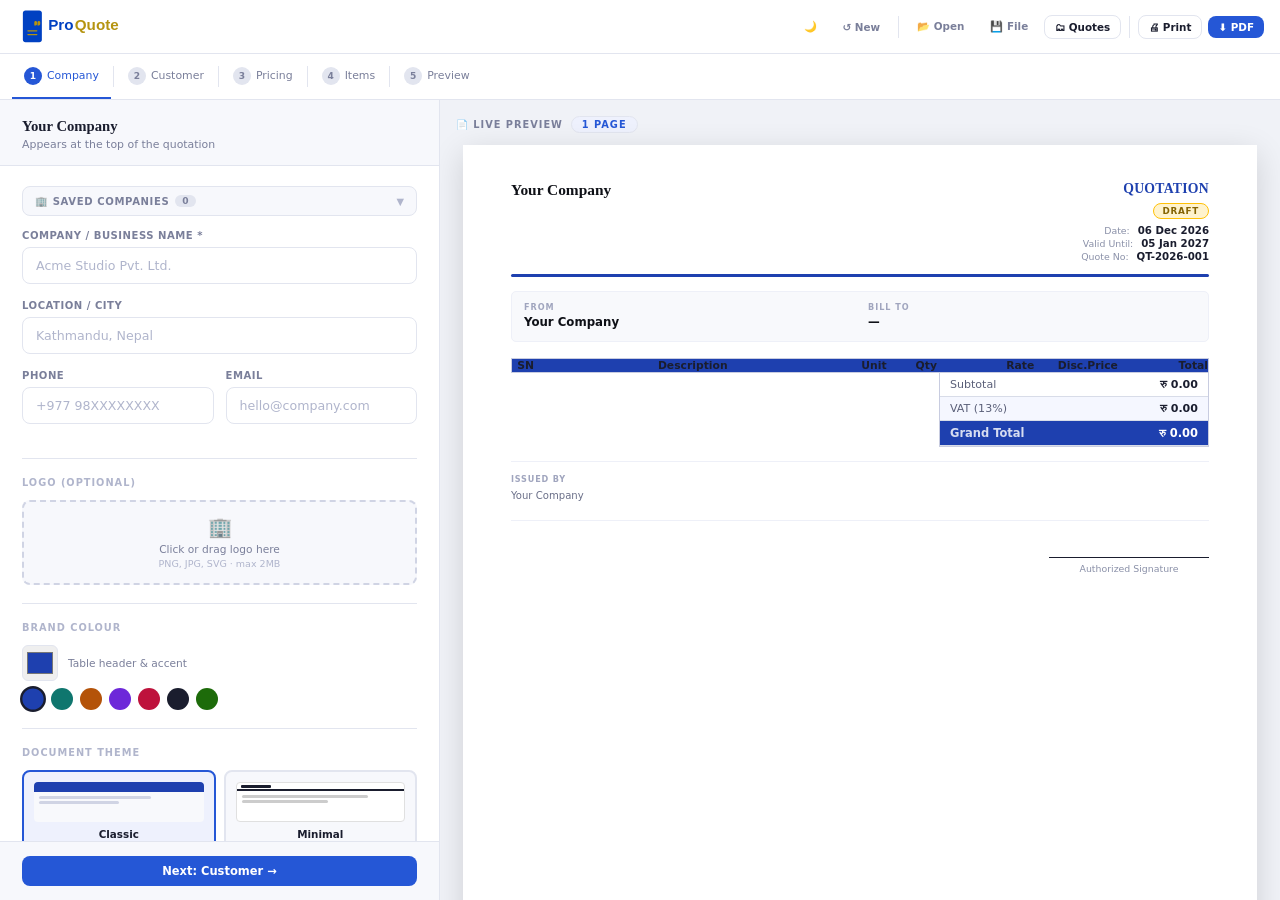
==== commit 2dccc493: "Update index.html" ====
--- a/index.html
+++ b/index.html
@@ -4,6 +4,13 @@
 <meta charset="UTF-8">
 <meta name="viewport" content="width=device-width,initial-scale=1.0,maximum-scale=1.0">
 <title>ProQuote — Quotation Maker</title>
+<meta name="description" content="Professional quotation maker — create, preview and export quotes as PDF">
+<meta name="theme-color" content="#0041C2">
+<meta name="apple-mobile-web-app-capable" content="yes">
+<meta name="apple-mobile-web-app-status-bar-style" content="default">
+<meta name="apple-mobile-web-app-title" content="ProQuote">
+<link rel="apple-touch-icon" href="[data-uri]">
+<link rel="manifest" id="pwa-manifest">
 <style>
 *,*::before,*::after{box-sizing:border-box;margin:0;padding:0}
 :root{
@@ -236,6 +243,25 @@
   .dpage{border-bottom:none;page-break-after:always}.dpage:last-child{page-break-after:avoid}
   @page{size:A4;margin:0}
 }
+
+/* SAVED DATA DRAWERS */
+.drawer{background:var(--panel2);border:1px solid var(--border);border-radius:var(--r);margin-bottom:14px;overflow:hidden}
+.drawer-hd{display:flex;align-items:center;justify-content:space-between;padding:8px 12px;cursor:pointer;user-select:none;gap:8px}
+.drawer-hd:hover{background:var(--border)}
+.drawer-title{font-size:.72rem;font-weight:700;letter-spacing:.06em;text-transform:uppercase;color:var(--muted);display:flex;align-items:center;gap:6px}
+.drawer-body{padding:0 10px 10px;display:none}
+.drawer.open .drawer-body{display:block}
+.drawer-chevron{font-size:.7rem;color:var(--dim);transition:transform .15s}
+.drawer.open .drawer-chevron{transform:rotate(180deg)}
+.saved-row{display:flex;align-items:center;gap:7px;padding:6px 8px;border-radius:6px;cursor:pointer;transition:background .12s;border:1px solid transparent}
+.saved-row:hover{background:var(--accent-s);border-color:var(--accent)}
+.saved-row-info{flex:1;min-width:0}
+.saved-row-name{font-size:.82rem;font-weight:600;overflow:hidden;text-overflow:ellipsis;white-space:nowrap}
+.saved-row-meta{font-size:.69rem;color:var(--muted);margin-top:1px;overflow:hidden;text-overflow:ellipsis;white-space:nowrap}
+.saved-row-del{width:22px;height:22px;border-radius:4px;border:none;background:none;color:var(--dim);cursor:pointer;font-size:.78rem;display:flex;align-items:center;justify-content:center;flex-shrink:0;transition:all .12s}
+.saved-row-del:hover{background:var(--danger-s);color:var(--danger)}
+.saved-dot{width:28px;height:28px;border-radius:50%;display:flex;align-items:center;justify-content:center;color:#fff;font-size:.65rem;font-weight:700;flex-shrink:0}
+.lib-badge{font-size:.62rem;background:var(--accent-s);color:var(--accent);padding:1px 6px;border-radius:10px;font-weight:600}
 </style>
 </head>
 <body>
@@ -261,6 +287,20 @@
 
 <!-- TOASTS -->
 <div class="tray" id="tray"></div>
+<!-- SAVED QUOTES MODAL -->
+<div class="overlay" id="ov-saved">
+  <div class="modal" style="max-width:500px;width:95%">
+    <div style="display:flex;align-items:center;justify-content:space-between;margin-bottom:14px">
+      <div style="font-family:Georgia,serif;font-size:1rem;font-weight:700">💾 Saved Quotes</div>
+      <button class="btn btn-ghost btn-sm" onclick="$('ov-saved').classList.remove('open')" style="font-size:1.1rem;padding:3px 8px">✕</button>
+    </div>
+    <div id="saved-list" style="max-height:380px;overflow-y:auto;margin-bottom:12px"></div>
+    <div style="font-size:.73rem;color:var(--muted);text-align:center;padding-top:10px;border-top:1px solid var(--border)">
+      Quotes are saved in this browser/device. Use <b>💾 File</b> to save to your device storage.
+    </div>
+  </div>
+</div>
+
 
 <!-- NEW QUOTE CONFIRM MODAL -->
 <div class="overlay" id="ov-new" style="z-index:600">
@@ -295,7 +335,13 @@
   
   <div class="top-r">
     <button class="btn btn-ghost btn-sm" id="dark-btn" onclick="toggleDark()" title="Dark mode">🌙</button>
+    <button id="install-btn" class="btn btn-outline btn-sm" onclick="window._installPWA&&window._installPWA()" title="Install as app" style="display:none;align-items:center;gap:5px">⬇ Install App</button>
     <button class="btn btn-ghost btn-sm" onclick="showNewModal()" title="Start new quotation">↺ New</button>
+    <div style="width:1px;height:22px;background:var(--border);margin:0 2px"></div>
+    <button class="btn btn-ghost btn-sm" onclick="openFromFile()" title="Open .proquote file from device">📂 Open</button>
+    <button class="btn btn-ghost btn-sm" onclick="saveToFile()" title="Save to device as .proquote file">💾 File</button>
+    <button class="btn btn-outline btn-sm" onclick="saveQuote();openSavedModal()" title="Save & view saved quotes">🗂 Quotes</button>
+    <div style="width:1px;height:22px;background:var(--border);margin:0 2px"></div>
     <button class="btn btn-outline btn-sm" onclick="doPrint()">🖨 Print</button>
     <button class="btn btn-primary btn-sm" onclick="doExport()">⬇ PDF</button>
   </div>
@@ -328,6 +374,16 @@
       <div class="pane-body">
         <!-- Profile capsules -->
         
+        <div class="drawer" id="drawer-co">
+          <div class="drawer-hd" onclick="toggleDrawer('drawer-co')">
+            <div class="drawer-title">🏢 Saved Companies <span id="co-saved-count" style="background:var(--border);border-radius:8px;padding:1px 7px;font-size:.65rem">0</span></div>
+            <span class="drawer-chevron">▼</span>
+          </div>
+          <div class="drawer-body">
+            <div id="co-saved-list" style="display:flex;flex-direction:column;gap:4px;margin-bottom:8px"></div>
+            <button class="btn btn-outline btn-full btn-sm" onclick="saveCompany()" style="font-size:.76rem">💾 Save Current Company</button>
+          </div>
+        </div>
         <div class="fg"><label class="fl">Company / Business Name *</label><input type="text" id="co-name" oninput="dr()" placeholder="Acme Studio Pvt. Ltd."></div>
         <div class="fg"><label class="fl">Location / City</label><input type="text" id="co-loc" oninput="dr()" placeholder="Kathmandu, Nepal"></div>
         <div class="r2">
@@ -400,6 +456,16 @@
       <div class="pane-body">
         <!-- Client capsules -->
         
+        <div class="drawer" id="drawer-cl">
+          <div class="drawer-hd" onclick="toggleDrawer('drawer-cl')">
+            <div class="drawer-title">👥 Saved Clients <span id="cl-saved-count" style="background:var(--border);border-radius:8px;padding:1px 7px;font-size:.65rem">0</span></div>
+            <span class="drawer-chevron">▼</span>
+          </div>
+          <div class="drawer-body">
+            <div id="cl-saved-list" style="display:flex;flex-direction:column;gap:4px;margin-bottom:8px"></div>
+            <button class="btn btn-outline btn-full btn-sm" onclick="saveClient()" style="font-size:.76rem">💾 Save Current Client</button>
+          </div>
+        </div>
         <div class="fg"><label class="fl">Customer / Company Name *</label><input type="text" id="cl-name" oninput="dr()" placeholder="Horizon Brands Pvt. Ltd."></div>
         <div class="r2">
           <div class="fg"><label class="fl">Contact Person</label><input type="text" id="cl-person" oninput="dr()" placeholder="Mr. Ram Sharma"></div>
@@ -516,6 +582,21 @@
             <input type="text" id="s-unit-custom" placeholder="Enter unit name" oninput="dr()" style="display:none;margin-top:6px">
           </div>
         </div>
+        <div class="drawer" id="drawer-lib" style="margin-bottom:10px">
+          <div class="drawer-hd" onclick="toggleDrawer('drawer-lib')">
+            <div class="drawer-title">📦 Product Library <span id="lib-saved-count" style="background:var(--border);border-radius:8px;padding:1px 7px;font-size:.65rem">0</span></div>
+            <span class="drawer-chevron">▼</span>
+          </div>
+          <div class="drawer-body">
+            <div id="lib-saved-list" style="display:flex;flex-direction:column;gap:4px;margin-bottom:8px"></div>
+            <div style="display:grid;grid-template-columns:1fr 80px 70px auto;gap:6px;align-items:end;margin-top:4px">
+              <div><label class="fl" style="font-size:.65rem">Product Name</label><input type="text" id="lib-name" placeholder="Logo Design" style="font-size:.8rem;padding:7px 9px"></div>
+              <div><label class="fl" style="font-size:.65rem">Rate</label><input type="number" id="lib-rate" placeholder="0.00" min="0" step="any" style="font-size:.8rem;padding:7px 9px"></div>
+              <div><label class="fl" style="font-size:.65rem">Unit</label><input type="text" id="lib-unit" placeholder="pcs" style="font-size:.8rem;padding:7px 9px"></div>
+              <button class="btn btn-primary btn-sm" onclick="saveLibItem()" style="align-self:end;white-space:nowrap">＋ Save</button>
+            </div>
+          </div>
+        </div>
         <div class="items-wrap">
           <div class="items-hd" style="grid-template-columns:20px 1fr 48px 80px 60px 26px">
             <input type="checkbox" id="sel-all" title="Select all" onchange="toggleSelAll(this.checked)" style="width:14px;height:14px;cursor:pointer;accent-color:var(--danger)">
@@ -533,6 +614,7 @@
         <div style="padding:8px 12px;display:flex;gap:6px;flex-wrap:wrap">
           <button class="add-btn" style="flex:1;min-width:80px" onclick="addItem()">＋ Item</button>
           
+          <button class="btn btn-outline btn-sm" onclick="toggleDrawer('drawer-lib');goS(4)" title="Product library">📦 Library</button>
           <button class="btn btn-outline btn-sm" onclick="addSection()" title="Add section header">§ Section</button>
           <button class="btn btn-outline btn-sm" onclick="addOptional()" title="Add optional item" style="color:var(--warn);border-color:var(--warn)">? Optional</button>
         </div>
@@ -637,10 +719,16 @@
   window.matchMedia('(prefers-color-scheme: dark)').addEventListener('change',e=>{
     if(localStorage.getItem('pq_dark')===null) applyDark(e.matches);
   });
-  restoreDraft();
-  buildItems();r();
+  restoreDraft(); // async - handles buildItems/r internally
+  buildItems();r(); // initial render with empty state
   initScaler();
+  initSavedCounts();
   window.addEventListener('beforeunload',saveDraft);
+  // Close modals on backdrop click
+  ['ov-new','ov-saved'].forEach(id=>{
+    const el=$(id);
+    if(el) el.addEventListener('click',e=>{if(e.target===el)el.classList.remove('open');});
+  });
   // Undo/redo via Ctrl+Z / Ctrl+Y still supported
   document.addEventListener('keydown',e=>{
     const tag=document.activeElement.tagName;
@@ -884,41 +972,187 @@
   el.classList.add('sel');
 }
 
-/* ═══ DRAFT SAVE/RESTORE ═══ */
+/* ═══ DATA HELPERS ═══ */
+function collectData(){
+  return {
+    _v:2,_saved:new Date().toISOString(),
+    items,extraTaxes,currentTheme,logoURL,logoW,
+    coName:g('co-name'),coLoc:g('co-loc'),coPhone:g('co-phone'),coEmail:g('co-email'),coCol:g('co-col'),
+    clName:g('cl-name'),clPerson:g('cl-person'),clPhone:g('cl-phone'),clAddr:g('cl-addr'),
+    qNo:g('q-no'),qStatus:g('q-status'),qDate:g('q-date'),qValid:g('q-valid'),qSubj:g('q-subj'),
+    pDisc:g('p-disc'),pVat:g('p-vat'),pVatC:g('p-vat-c'),pShip:g('p-ship'),pRound:g('p-round'),
+    pNotes:g('p-notes'),pPay:g('p-payterms'),pBank:g('p-bank'),
+    sCurr:g('s-curr'),sUnit:g('s-unit'),sUnitCustom:g('s-unit-custom'),sw:JSON.stringify(SW)
+  };
+}
+function applyData(d){
+  if(!d)return;
+  if(d.items&&d.items.length)items=d.items; else items=[];
+  extraTaxes=d.extraTaxes||[];
+  if(d.currentTheme){currentTheme=d.currentTheme;const tc=document.querySelector(`.theme-card[data-theme="${currentTheme}"]`);if(tc){document.querySelectorAll('.theme-card').forEach(c=>c.classList.remove('sel'));tc.classList.add('sel');}}
+  if(d.logoURL){logoURL=d.logoURL;logoW=d.logoW||70;$('ldrop-in').innerHTML=`<img src="${logoURL}" style="max-width:${logoW}px;max-height:48px;object-fit:contain;border-radius:3px">`;$('logo-acts').style.display='flex';}
+  const set=(id,v)=>{const e=$(id);if(e&&v!=null)e.value=v;};
+  set('co-name',d.coName);set('co-loc',d.coLoc);set('co-phone',d.coPhone);set('co-email',d.coEmail);
+  if(d.coCol){setCol(d.coCol);$('co-col').value=d.coCol;}
+  set('cl-name',d.clName);set('cl-person',d.clPerson);set('cl-phone',d.clPhone);set('cl-addr',d.clAddr);
+  set('q-no',d.qNo);set('q-status',d.qStatus);set('q-date',d.qDate);set('q-valid',d.qValid);set('q-subj',d.qSubj);
+  set('p-disc',d.pDisc);set('p-vat',d.pVat);set('p-vat-c',d.pVatC);set('p-ship',d.pShip);set('p-round',d.pRound);
+  set('p-notes',d.pNotes);set('p-payterms',d.pPay);set('p-bank',d.pBank);
+  set('s-curr',d.sCurr);set('s-unit',d.sUnit);set('s-unit-custom',d.sUnitCustom);
+  if(d.sw){Object.assign(SW,JSON.parse(d.sw));}
+  syncSW();renderTaxLines();
+}
+
+/* ═══ INDEXEDDB ═══ */
+let _db=null;
+function openDB(){
+  return new Promise((res,rej)=>{
+    if(_db){res(_db);return;}
+    const req=indexedDB.open('ProQuoteDB',1);
+    req.onupgradeneeded=e=>{
+      const db=e.target.result;
+      if(!db.objectStoreNames.contains('quotes'))
+        db.createObjectStore('quotes',{keyPath:'id'});
+    };
+    req.onsuccess=e=>{_db=e.target.result;res(_db);};
+    req.onerror=()=>rej(req.error);
+  });
+}
+function dbSave(id,data){
+  return openDB().then(db=>new Promise((res,rej)=>{
+    const tx=db.transaction('quotes','readwrite');
+    tx.objectStore('quotes').put({id,...data});
+    tx.oncomplete=res; tx.onerror=()=>rej(tx.error);
+  }));
+}
+function dbLoad(id){
+  return openDB().then(db=>new Promise((res,rej)=>{
+    const req=db.transaction('quotes','readonly').objectStore('quotes').get(id);
+    req.onsuccess=()=>res(req.result);
+    req.onerror=()=>rej(req.error);
+  }));
+}
+function dbList(){
+  return openDB().then(db=>new Promise((res,rej)=>{
+    const req=db.transaction('quotes','readonly').objectStore('quotes').getAll();
+    req.onsuccess=()=>res(req.result);
+    req.onerror=()=>rej(req.error);
+  }));
+}
+function dbDelete(id){
+  return openDB().then(db=>new Promise((res,rej)=>{
+    const tx=db.transaction('quotes','readwrite');
+    tx.objectStore('quotes').delete(id);
+    tx.oncomplete=res; tx.onerror=()=>rej(tx.error);
+  }));
+}
+
+/* ═══ DRAFT SAVE/RESTORE (IndexedDB + localStorage fallback) ═══ */
 function saveDraft(){
+  const d=collectData();
+  // Save to IndexedDB
+  dbSave('__draft__',d).catch(()=>{});
+  // Also localStorage fallback (strip logo to save space)
   try{
-    const d={
-      items,extraTaxes,currentTheme,logoURL,logoW,
-      coName:g('co-name'),coLoc:g('co-loc'),coPhone:g('co-phone'),coEmail:g('co-email'),coCol:g('co-col'),
-      clName:g('cl-name'),clPerson:g('cl-person'),clPhone:g('cl-phone'),clAddr:g('cl-addr'),
-      qNo:g('q-no'),qStatus:g('q-status'),qDate:g('q-date'),qValid:g('q-valid'),qSubj:g('q-subj'),
-      pDisc:g('p-disc'),pVat:g('p-vat'),pVatC:g('p-vat-c'),pShip:g('p-ship'),pRound:g('p-round'),
-      pNotes:g('p-notes'),pPay:g('p-payterms'),pBank:g('p-bank'),
-      sCurr:g('s-curr'),sUnit:g('s-unit'),sUnitCustom:g('s-unit-custom'),sw:JSON.stringify(SW)
-    };
-    localStorage.setItem('pq_v9',JSON.stringify(d));
+    const small={...d,logoURL:null};
+    localStorage.setItem('pq_v9',JSON.stringify(small));
   }catch(e){}
 }
 function restoreDraft(){
+  // Try IndexedDB first, fall back to localStorage
+  dbLoad('__draft__').then(d=>{
+    if(d){applyData(d);buildItems();r();toast('Draft restored','ok');}
+    else restoreDraftLS();
+  }).catch(()=>restoreDraftLS());
+}
+function restoreDraftLS(){
   try{
     const raw=localStorage.getItem('pq_v9');if(!raw)return;
     const d=JSON.parse(raw);
-    if(d.items&&d.items.length)items=d.items;
-    extraTaxes=d.extraTaxes||[];
-    if(d.currentTheme){currentTheme=d.currentTheme;const tc=document.querySelector(`.theme-card[data-theme="${currentTheme}"]`);if(tc){document.querySelectorAll('.theme-card').forEach(c=>c.classList.remove('sel'));tc.classList.add('sel');}}
-    if(d.logoURL){logoURL=d.logoURL;logoW=d.logoW||70;$('ldrop-in').innerHTML=`<img src="${logoURL}" style="max-width:${logoW}px;max-height:48px;object-fit:contain;border-radius:3px">`;$('logo-acts').style.display='flex';}
-    const set=(id,v)=>{const e=$(id);if(e&&v!=null)e.value=v;};
-    set('co-name',d.coName);set('co-loc',d.coLoc);set('co-phone',d.coPhone);set('co-email',d.coEmail);
-    if(d.coCol){setCol(d.coCol);$('co-col').value=d.coCol;}
-    set('cl-name',d.clName);set('cl-person',d.clPerson);set('cl-phone',d.clPhone);set('cl-addr',d.clAddr);
-    set('q-no',d.qNo);set('q-status',d.qStatus);set('q-date',d.qDate);set('q-valid',d.qValid);set('q-subj',d.qSubj);
-    set('p-disc',d.pDisc);set('p-vat',d.pVat);set('p-vat-c',d.pVatC);set('p-ship',d.pShip);set('p-round',d.pRound);
-    set('p-notes',d.pNotes);set('p-payterms',d.pPay);set('p-bank',d.pBank);
-    set('s-curr',d.sCurr);set('s-unit',d.sUnit);set('s-unit-custom',d.sUnitCustom);
-    if(d.sw){Object.assign(SW,JSON.parse(d.sw));}
-    syncSW();renderTaxLines();
-    toast('Draft restored','ok');
+    applyData(d);buildItems();r();toast('Draft restored','ok');
   }catch(e){console.warn('Draft restore failed',e);}
+}
+
+/* ═══ SAVE TO DEVICE FILE ═══ */
+function saveToFile(){
+  const d=collectData();
+  const name=(g('q-no')||'quote').replace(/[^a-z0-9_-]/gi,'_');
+  const json=JSON.stringify(d,null,2);
+  const blob=new Blob([json],{type:'application/json'});
+  const url=URL.createObjectURL(blob);
+  const a=document.createElement('a');
+  a.href=url;a.download=name+'.proquote';
+  document.body.appendChild(a);a.click();
+  document.body.removeChild(a);
+  setTimeout(()=>URL.revokeObjectURL(url),5000);
+  toast('Saved: '+name+'.proquote','ok');
+}
+
+/* ═══ OPEN FROM DEVICE FILE ═══ */
+function openFromFile(){
+  const inp=document.createElement('input');
+  inp.type='file';inp.accept='.proquote,.json';
+  inp.onchange=e=>{
+    const f=e.target.files[0];if(!f)return;
+    const rd=new FileReader();
+    rd.onload=ev=>{
+      try{
+        const d=JSON.parse(ev.target.result);
+        applyData(d);buildItems();r();
+        toast('Loaded: '+f.name,'ok');
+      }catch(err){toast('Invalid file','err');}
+    };
+    rd.readAsText(f);
+  };
+  inp.click();
+}
+
+/* ═══ SAVED QUOTES (in-app, IndexedDB) ═══ */
+function openSavedModal(){
+  dbList().then(quotes=>{
+    const list=$('saved-list');if(!list)return;
+    if(!quotes.filter(q=>q.id!=='__draft__').length){
+      list.innerHTML='<div style="text-align:center;padding:24px;color:var(--muted);font-size:.82rem">No saved quotes yet.<br>Use <b>Save Quote</b> to save one.</div>';
+    } else {
+      list.innerHTML=quotes.filter(q=>q.id!=='__draft__').sort((a,b)=>b._saved>a._saved?1:-1).map(q=>`
+        <div style="border:1px solid var(--border);border-radius:var(--r);overflow:hidden;margin-bottom:8px">
+          <div style="padding:10px 14px;display:flex;align-items:center;gap:10px">
+            <div style="flex:1;min-width:0">
+              <div style="font-weight:700;font-size:.88rem">${esc(q.clName||'(no client)')}</div>
+              <div style="font-size:.72rem;color:var(--muted)">${esc(q.qNo||'')} · ${esc(q.coName||'')} · ${q._saved?new Date(q._saved).toLocaleDateString('en-GB',{day:'2-digit',month:'short',year:'numeric'}):''}</div>
+            </div>
+            <div style="font-size:.78rem;font-weight:700;color:var(--accent)">${esc(q.sCurr||'')}</div>
+          </div>
+          <div style="display:flex;border-top:1px solid var(--border)">
+            <button class="btn btn-sm" onclick="loadSaved('${q.id}')" style="flex:1;border-radius:0;border:none;background:var(--accent-s);color:var(--accent);font-weight:600;padding:8px">⬆ Load</button>
+            <div style="width:1px;background:var(--border)"></div>
+            <button class="btn btn-sm btn-danger" onclick="deleteSaved('${q.id}')" style="border-radius:0;border:none;padding:8px 12px">🗑</button>
+          </div>
+        </div>`).join('');
+    }
+    $('ov-saved').classList.add('open');
+  }).catch(()=>toast('Could not load saved quotes','err'));
+}
+function saveQuote(){
+  const d=collectData();
+  const id='q_'+Date.now();
+  dbSave(id,d).then(()=>{
+    toast('Quote saved ✓','ok');
+  }).catch(()=>toast('Save failed','err'));
+}
+function loadSaved(id){
+  dbLoad(id).then(d=>{
+    if(!d){toast('Not found','err');return;}
+    applyData(d);buildItems();r();
+    $('ov-saved').classList.remove('open');
+    toast('Quote loaded','ok');
+  });
+}
+function deleteSaved(id){
+  dbDelete(id).then(()=>{
+    toast('Deleted');
+    openSavedModal();
+  });
 }
 
 /* ═══ TOAST ═══ */
@@ -1267,6 +1501,246 @@
   return`<div style="display:grid;grid-template-columns:1fr auto;padding:5px 10px;border-bottom:1px solid #d8dce8;align-items:center;${bg};${fw}"><span style="${lc}">${l}</span><span style="${vc};text-align:right;font-weight:600;padding-left:14px;font-variant-numeric:tabular-nums">${v}</span></div>`;
 }
 
+
+
+/* ═══ SAVED DATA SYSTEM ═══ */
+
+function toggleDrawer(id){
+  const d=document.getElementById(id);
+  if(!d)return;
+  d.classList.toggle('open');
+  // Refresh content when opening
+  if(d.classList.contains('open')){
+    if(id==='drawer-co')renderCoList();
+    if(id==='drawer-cl')renderClList();
+    if(id==='drawer-lib')renderLibList();
+  }
+}
+
+/* ── COMPANY PROFILES ── */
+function getCompanies(){try{return JSON.parse(localStorage.getItem('pq_companies')||'[]');}catch(e){return[];}}
+function setCompanies(a){localStorage.setItem('pq_companies',JSON.stringify(a));}
+
+function saveCompany(){
+  const name=g('co-name').trim();
+  if(!name){toast('Enter company name first','err');return;}
+  const all=getCompanies();
+  const existing=all.findIndex(x=>x.name.toLowerCase()===name.toLowerCase());
+  const data={
+    id:existing>=0?all[existing].id:uid(),
+    name,loc:g('co-loc'),phone:g('co-phone'),email:g('co-email'),
+    color:g('co-col')||'#1e40af',logoURL:logoURL||null,logoW,
+    saved:new Date().toLocaleDateString('en-GB',{day:'2-digit',month:'short',year:'numeric'})
+  };
+  if(existing>=0){all[existing]=data;toast('Company updated','ok');}
+  else{all.unshift(data);toast('Company saved','ok');}
+  setCompanies(all);
+  renderCoList();
+}
+
+function loadCompany(id){
+  const p=getCompanies().find(x=>x.id===id);if(!p)return;
+  const set=(el,v)=>{const e=$(el);if(e)e.value=v||'';};
+  set('co-name',p.name);set('co-loc',p.loc);set('co-phone',p.phone);set('co-email',p.email);
+  if(p.color){setCol(p.color);$('co-col').value=p.color;}
+  if(p.logoURL){logoURL=p.logoURL;logoW=p.logoW||70;setLogoUI();}
+  else{logoURL=null;removeLogo();}
+  dr();toast('Loaded: '+p.name,'ok');
+}
+
+function delCompany(id){
+  setCompanies(getCompanies().filter(x=>x.id!==id));
+  renderCoList();toast('Company deleted');
+}
+
+function renderCoList(){
+  const all=getCompanies();
+  const count=$('co-saved-count');if(count)count.textContent=all.length;
+  const list=$('co-saved-list');if(!list)return;
+  if(!all.length){
+    list.innerHTML='<div style="font-size:.75rem;color:var(--muted);text-align:center;padding:8px 0">No saved companies yet</div>';
+    return;
+  }
+  list.innerHTML=all.map(p=>`
+    <div class="saved-row" onclick="loadCompany('${p.id}')">
+      <div class="saved-dot" style="background:${p.color||'#1e40af'}">${(p.name[0]||'?').toUpperCase()}</div>
+      <div class="saved-row-info">
+        <div class="saved-row-name">${esc(p.name)}</div>
+        <div class="saved-row-meta">${[p.loc,p.phone,p.email].filter(Boolean).join(' · ')||'No details'}</div>
+      </div>
+      <button class="saved-row-del" onclick="event.stopPropagation();delCompany('${p.id}')" title="Delete">✕</button>
+    </div>`).join('');
+}
+
+/* ── CLIENT BOOK ── */
+function getClients(){try{return JSON.parse(localStorage.getItem('pq_clients2')||'[]');}catch(e){return[];}}
+function setClients(a){localStorage.setItem('pq_clients2',JSON.stringify(a));}
+
+function saveClient(){
+  const name=g('cl-name').trim();
+  if(!name){toast('Enter client name first','err');return;}
+  const all=getClients();
+  const existing=all.findIndex(x=>x.name.toLowerCase()===name.toLowerCase());
+  const data={
+    id:existing>=0?all[existing].id:uid(),
+    name,person:g('cl-person'),phone:g('cl-phone'),addr:g('cl-addr'),
+    saved:new Date().toLocaleDateString('en-GB',{day:'2-digit',month:'short',year:'numeric'})
+  };
+  if(existing>=0){all[existing]=data;toast('Client updated','ok');}
+  else{all.unshift(data);toast('Client saved','ok');}
+  setClients(all);
+  renderClList();
+}
+
+function loadClient(id){
+  const c=getClients().find(x=>x.id===id);if(!c)return;
+  const set=(el,v)=>{const e=$(el);if(e)e.value=v||'';};
+  set('cl-name',c.name);set('cl-person',c.person);set('cl-phone',c.phone);set('cl-addr',c.addr);
+  dr();toast('Loaded: '+c.name,'ok');
+}
+
+function delClient(id){
+  setClients(getClients().filter(x=>x.id!==id));
+  renderClList();toast('Client deleted');
+}
+
+function renderClList(){
+  const all=getClients();
+  const count=$('cl-saved-count');if(count)count.textContent=all.length;
+  const list=$('cl-saved-list');if(!list)return;
+  if(!all.length){
+    list.innerHTML='<div style="font-size:.75rem;color:var(--muted);text-align:center;padding:8px 0">No saved clients yet</div>';
+    return;
+  }
+  list.innerHTML=all.map(c=>`
+    <div class="saved-row" onclick="loadClient('${c.id}')">
+      <div class="saved-dot" style="background:var(--accent)">${(c.name[0]||'?').toUpperCase()}</div>
+      <div class="saved-row-info">
+        <div class="saved-row-name">${esc(c.name)}</div>
+        <div class="saved-row-meta">${[c.person,c.phone].filter(Boolean).join(' · ')||'No details'}</div>
+      </div>
+      <button class="saved-row-del" onclick="event.stopPropagation();delClient('${c.id}')" title="Delete">✕</button>
+    </div>`).join('');
+}
+
+/* ── PRODUCT LIBRARY ── */
+function getLibrary(){try{return JSON.parse(localStorage.getItem('pq_library2')||'[]');}catch(e){return[];}}
+function setLibrary(a){localStorage.setItem('pq_library2',JSON.stringify(a));}
+
+function saveLibItem(){
+  const name=g('lib-name').trim();
+  if(!name){toast('Enter product name','err');return;}
+  const lib=getLibrary();
+  lib.unshift({id:uid(),name,rate:parseFloat(g('lib-rate'))||0,unit:g('lib-unit')||''});
+  setLibrary(lib);
+  $('lib-name').value='';$('lib-rate').value='';$('lib-unit').value='';
+  renderLibList();toast('Saved to library','ok');
+}
+
+function insertLibItem(id){
+  const it=getLibrary().find(x=>x.id===id);if(!it)return;
+  pushUndo();
+  items.push({id:uid(),type:'item',desc:it.name,qty:'',rate:it.rate||'',d:0,useD:false,sel:false,optional:false,note:''});
+  buildItems();r();
+  toast('Added: '+it.name,'ok');
+}
+
+function delLibItem(id){
+  setLibrary(getLibrary().filter(x=>x.id!==id));
+  renderLibList();toast('Removed from library');
+}
+
+function renderLibList(){
+  const all=getLibrary();
+  const count=$('lib-saved-count');if(count)count.textContent=all.length;
+  const list=$('lib-saved-list');if(!list)return;
+  if(!all.length){
+    list.innerHTML='<div style="font-size:.75rem;color:var(--muted);text-align:center;padding:6px 0">No products saved yet — add one below</div>';
+    return;
+  }
+  list.innerHTML=all.map(it=>`
+    <div class="saved-row" onclick="insertLibItem('${it.id}')">
+      <div class="saved-dot" style="background:var(--success);font-size:.7rem">＋</div>
+      <div class="saved-row-info">
+        <div class="saved-row-name">${esc(it.name)}</div>
+        <div class="saved-row-meta">${curr()} ${fmt(it.rate)}${it.unit?' · '+esc(it.unit):''}</div>
+      </div>
+      <button class="saved-row-del" onclick="event.stopPropagation();delLibItem('${it.id}')" title="Delete">✕</button>
+    </div>`).join('');
+}
+
+/* ── INIT COUNTS ON LOAD ── */
+function initSavedCounts(){
+  const cc=$('co-saved-count');if(cc)cc.textContent=getCompanies().length;
+  const clc=$('cl-saved-count');if(clc)clc.textContent=getClients().length;
+  const lc=$('lib-saved-count');if(lc)lc.textContent=getLibrary().length;
+}
+
+/* ═══ PWA SETUP ═══ */
+(function(){
+  // Inline manifest as blob
+  const icons192 = "[data-uri]";
+  const icons512 = "[data-uri]";
+  const manifest = {
+    name: "ProQuote",
+    short_name: "ProQuote",
+    description: "Professional quotation maker",
+    start_url: "./",
+    display: "standalone",
+    background_color: "#0041C2",
+    theme_color: "#0041C2",
+    orientation: "landscape-primary",
+    icons: [
+      {src: icons192, sizes: "192x192", type: "image/png", purpose: "any maskable"},
+      {src: icons512, sizes: "512x512", type: "image/png", purpose: "any maskable"}
+    ]
+  };
+  const mBlob = new Blob([JSON.stringify(manifest)], {type:'application/manifest+json'});
+  const mURL = URL.createObjectURL(mBlob);
+  document.getElementById('pwa-manifest').href = mURL;
+
+  // Service worker for offline use
+  if('serviceWorker' in navigator){
+    const swCode = `
+const CACHE = 'proquote-v1';
+self.addEventListener('install', e => {
+  self.skipWaiting();
+});
+self.addEventListener('fetch', e => {
+  e.respondWith(
+    caches.match(e.request).then(r => r || fetch(e.request).catch(() => r))
+  );
+});
+`;
+    const swBlob = new Blob([swCode], {type:'text/javascript'});
+    const swURL = URL.createObjectURL(swBlob);
+    navigator.serviceWorker.register(swURL, {scope:'./'})
+      .then(() => console.log('ProQuote SW registered'))
+      .catch(e => console.log('SW:', e.message));
+  }
+
+  // Install prompt
+  let deferredPrompt;
+  window.addEventListener('beforeinstallprompt', e => {
+    e.preventDefault();
+    deferredPrompt = e;
+    // Show install button
+    const btn = document.getElementById('install-btn');
+    if(btn) btn.style.display = 'flex';
+  });
+  window.addEventListener('appinstalled', () => {
+    const btn = document.getElementById('install-btn');
+    if(btn) btn.style.display = 'none';
+    toast('ProQuote installed! ✓', 'ok');
+  });
+  window._installPWA = function(){
+    if(deferredPrompt){
+      deferredPrompt.prompt();
+      deferredPrompt.userChoice.then(()=>{ deferredPrompt=null; });
+    }
+  };
+})();
+
 </script>
 </body>
 </html>
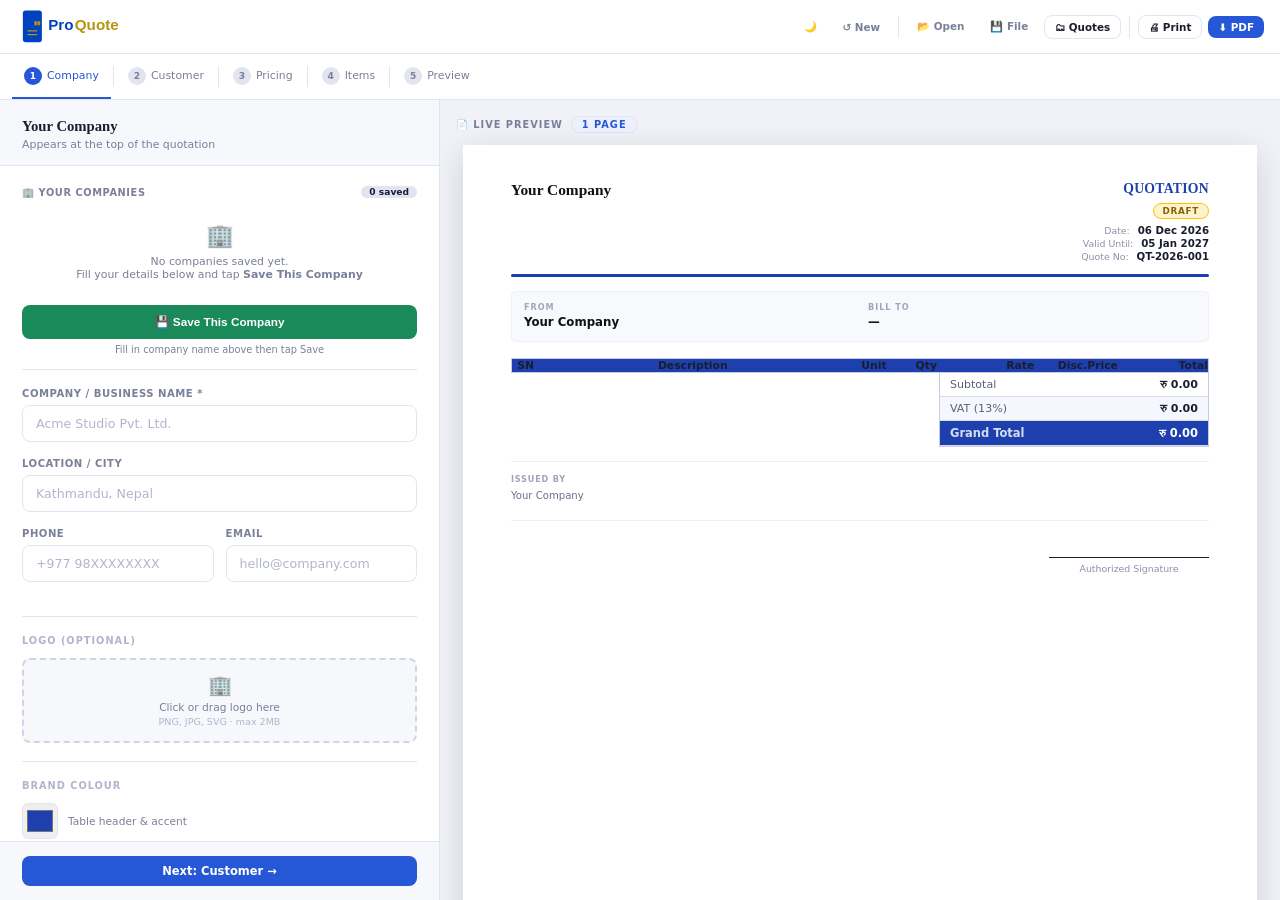
==== commit ac5a6e85: "Update index.html" ====
--- a/index.html
+++ b/index.html
@@ -2,14 +2,14 @@
 <html lang="en">
 <head>
 <meta charset="UTF-8">
-<meta name="viewport" content="width=device-width,initial-scale=1.0,maximum-scale=1.0">
+<meta name="viewport" content="width=device-width,initial-scale=1.0">
 <title>ProQuote — Quotation Maker</title>
 <meta name="description" content="Professional quotation maker — create, preview and export quotes as PDF">
 <meta name="theme-color" content="#0041C2">
 <meta name="apple-mobile-web-app-capable" content="yes">
 <meta name="apple-mobile-web-app-status-bar-style" content="default">
 <meta name="apple-mobile-web-app-title" content="ProQuote">
-<link rel="apple-touch-icon" href="[data-uri]">
+<link rel="apple-touch-icon" href="[data-uri]">
 <link rel="manifest" id="pwa-manifest">
 <style>
 *,*::before,*::after{box-sizing:border-box;margin:0;padding:0}
@@ -205,11 +205,34 @@
 /* MOBILE */
 @media(max-width:900px){.main{grid-template-columns:360px 1fr}}
 @media(max-width:768px){
-  body{overflow:auto;height:auto}.main{grid-template-columns:1fr;overflow:visible}
-  .fp{border-right:none;border-bottom:1px solid var(--border);max-height:none;overflow:visible}
-  .pane{max-height:none}.pane-body{overflow-y:visible;max-height:none}
-  .pp{padding:12px;overflow-x:hidden}.doc-scaler{width:100%;overflow:hidden}
-  .pvbar{flex-direction:column;align-items:flex-start}.r2{grid-template-columns:1fr}
+  body{overflow:auto;height:auto}
+  .main{grid-template-columns:1fr;overflow:visible;display:block}
+  .fp{border-right:none;max-height:none;overflow:visible;display:block}
+  .pane{max-height:none;display:none;flex-direction:column}
+  .pane.active{display:flex}
+  .pane-body{overflow-y:visible;max-height:none;padding:16px}
+  .pp{padding:10px;overflow-x:hidden}
+  .doc-scaler{width:100%;overflow:hidden}
+  .pvbar{flex-wrap:wrap;gap:6px}
+  .r2{grid-template-columns:1fr}
+  /* Topbar simplified on mobile */
+  .top-r .btn-outline:not(#install-btn){display:none}
+  .topbar{padding:0 10px}
+  /* Bigger touch targets */
+  .btn{min-height:40px}
+  .btn-sm{min-height:34px}
+  .tog-row{padding:12px}
+  .stab{padding:0 8px;font-size:.72rem}
+  /* Save indicators bigger */
+  .save-indicator{font-size:.85rem;padding:10px 14px}
+}
+/* Landscape phone */
+@media(max-width:768px) and (orientation:landscape){
+  .main{display:grid;grid-template-columns:320px 1fr}
+  .fp{border-right:1px solid var(--border);overflow-y:auto;height:calc(100vh - 100px)}
+  .pane-body{overflow-y:auto;max-height:none}
+  .pp{height:calc(100vh - 100px)}
+  .top-r .btn-outline:not(#install-btn){display:inline-flex}
 }
 
 /* DOCUMENT STYLES */
@@ -262,6 +285,18 @@
 .saved-row-del:hover{background:var(--danger-s);color:var(--danger)}
 .saved-dot{width:28px;height:28px;border-radius:50%;display:flex;align-items:center;justify-content:center;color:#fff;font-size:.65rem;font-weight:700;flex-shrink:0}
 .lib-badge{font-size:.62rem;background:var(--accent-s);color:var(--accent);padding:1px 6px;border-radius:10px;font-weight:600}
+
+/* SAVE FLOW - simplified */
+.save-indicator{display:inline-flex;align-items:center;gap:5px;font-size:.72rem;color:var(--success);font-weight:600;padding:4px 10px;background:var(--success-s,#e8f5e9);border-radius:20px;border:1px solid var(--success)}
+.save-dot{width:7px;height:7px;border-radius:50%;background:var(--success);animation:pulse 2s infinite}
+@keyframes pulse{0%,100%{opacity:1}50%{opacity:.4}}
+.quick-save-btn{display:flex;align-items:center;gap:6px;width:100%;padding:10px 14px;background:var(--success);color:#fff;border:none;border-radius:var(--r);font-size:.84rem;font-weight:700;cursor:pointer;transition:all .15s;justify-content:center}
+.quick-save-btn:hover{filter:brightness(1.1)}
+.quick-save-btn:active{transform:scale(.97)}
+.saved-empty{text-align:center;padding:16px 8px;color:var(--muted);font-size:.78rem}
+.saved-empty-icon{font-size:1.6rem;margin-bottom:6px}
+.loaded-badge{font-size:.65rem;background:var(--success);color:#fff;padding:2px 7px;border-radius:10px;font-weight:700;margin-left:4px}
+
 </style>
 </head>
 <body>
@@ -374,16 +409,19 @@
       <div class="pane-body">
         <!-- Profile capsules -->
         
-        <div class="drawer" id="drawer-co">
-          <div class="drawer-hd" onclick="toggleDrawer('drawer-co')">
-            <div class="drawer-title">🏢 Saved Companies <span id="co-saved-count" style="background:var(--border);border-radius:8px;padding:1px 7px;font-size:.65rem">0</span></div>
-            <span class="drawer-chevron">▼</span>
-          </div>
-          <div class="drawer-body">
-            <div id="co-saved-list" style="display:flex;flex-direction:column;gap:4px;margin-bottom:8px"></div>
-            <button class="btn btn-outline btn-full btn-sm" onclick="saveCompany()" style="font-size:.76rem">💾 Save Current Company</button>
-          </div>
-        </div>
+        <!-- SAVED COMPANIES -->
+        <div style="margin-bottom:14px">
+          <div style="display:flex;align-items:center;justify-content:space-between;margin-bottom:8px">
+            <span style="font-size:.7rem;font-weight:700;letter-spacing:.06em;text-transform:uppercase;color:var(--muted)">🏢 Your Companies</span>
+            <span id="co-saved-count" style="background:var(--border);border-radius:8px;padding:1px 8px;font-size:.65rem;font-weight:700">0 saved</span>
+          </div>
+          <div id="co-saved-list" style="display:flex;flex-direction:column;gap:5px;margin-bottom:8px"></div>
+          <button class="quick-save-btn" onclick="saveCompany()" id="co-save-btn">
+            💾 Save This Company
+          </button>
+          <div id="co-saved-hint" style="font-size:.7rem;color:var(--muted);text-align:center;margin-top:5px">Fill in company name above then tap Save</div>
+        </div>
+        <hr class="hr" style="margin-top:0">
         <div class="fg"><label class="fl">Company / Business Name *</label><input type="text" id="co-name" oninput="dr()" placeholder="Acme Studio Pvt. Ltd."></div>
         <div class="fg"><label class="fl">Location / City</label><input type="text" id="co-loc" oninput="dr()" placeholder="Kathmandu, Nepal"></div>
         <div class="r2">
@@ -456,16 +494,19 @@
       <div class="pane-body">
         <!-- Client capsules -->
         
-        <div class="drawer" id="drawer-cl">
-          <div class="drawer-hd" onclick="toggleDrawer('drawer-cl')">
-            <div class="drawer-title">👥 Saved Clients <span id="cl-saved-count" style="background:var(--border);border-radius:8px;padding:1px 7px;font-size:.65rem">0</span></div>
-            <span class="drawer-chevron">▼</span>
-          </div>
-          <div class="drawer-body">
-            <div id="cl-saved-list" style="display:flex;flex-direction:column;gap:4px;margin-bottom:8px"></div>
-            <button class="btn btn-outline btn-full btn-sm" onclick="saveClient()" style="font-size:.76rem">💾 Save Current Client</button>
-          </div>
-        </div>
+        <!-- SAVED CLIENTS -->
+        <div style="margin-bottom:14px">
+          <div style="display:flex;align-items:center;justify-content:space-between;margin-bottom:8px">
+            <span style="font-size:.7rem;font-weight:700;letter-spacing:.06em;text-transform:uppercase;color:var(--muted)">👥 Your Clients</span>
+            <span id="cl-saved-count" style="background:var(--border);border-radius:8px;padding:1px 8px;font-size:.65rem;font-weight:700">0 saved</span>
+          </div>
+          <div id="cl-saved-list" style="display:flex;flex-direction:column;gap:5px;margin-bottom:8px"></div>
+          <button class="quick-save-btn" onclick="saveClient()" id="cl-save-btn">
+            💾 Save This Client
+          </button>
+          <div style="font-size:.7rem;color:var(--muted);text-align:center;margin-top:5px">Fill in client name above then tap Save</div>
+        </div>
+        <hr class="hr" style="margin-top:0">
         <div class="fg"><label class="fl">Customer / Company Name *</label><input type="text" id="cl-name" oninput="dr()" placeholder="Horizon Brands Pvt. Ltd."></div>
         <div class="r2">
           <div class="fg"><label class="fl">Contact Person</label><input type="text" id="cl-person" oninput="dr()" placeholder="Mr. Ram Sharma"></div>
@@ -582,20 +623,20 @@
             <input type="text" id="s-unit-custom" placeholder="Enter unit name" oninput="dr()" style="display:none;margin-top:6px">
           </div>
         </div>
-        <div class="drawer" id="drawer-lib" style="margin-bottom:10px">
-          <div class="drawer-hd" onclick="toggleDrawer('drawer-lib')">
-            <div class="drawer-title">📦 Product Library <span id="lib-saved-count" style="background:var(--border);border-radius:8px;padding:1px 7px;font-size:.65rem">0</span></div>
-            <span class="drawer-chevron">▼</span>
-          </div>
-          <div class="drawer-body">
-            <div id="lib-saved-list" style="display:flex;flex-direction:column;gap:4px;margin-bottom:8px"></div>
-            <div style="display:grid;grid-template-columns:1fr 80px 70px auto;gap:6px;align-items:end;margin-top:4px">
-              <div><label class="fl" style="font-size:.65rem">Product Name</label><input type="text" id="lib-name" placeholder="Logo Design" style="font-size:.8rem;padding:7px 9px"></div>
-              <div><label class="fl" style="font-size:.65rem">Rate</label><input type="number" id="lib-rate" placeholder="0.00" min="0" step="any" style="font-size:.8rem;padding:7px 9px"></div>
-              <div><label class="fl" style="font-size:.65rem">Unit</label><input type="text" id="lib-unit" placeholder="pcs" style="font-size:.8rem;padding:7px 9px"></div>
-              <button class="btn btn-primary btn-sm" onclick="saveLibItem()" style="align-self:end;white-space:nowrap">＋ Save</button>
-            </div>
-          </div>
+        <!-- PRODUCT LIBRARY -->
+        <div style="background:var(--panel2);border:1px solid var(--border);border-radius:var(--r);padding:10px 12px;margin-bottom:10px">
+          <div style="display:flex;align-items:center;justify-content:space-between;margin-bottom:8px">
+            <span style="font-size:.7rem;font-weight:700;letter-spacing:.06em;text-transform:uppercase;color:var(--muted)">📦 Product Library</span>
+            <span id="lib-saved-count" style="background:var(--border);border-radius:8px;padding:1px 8px;font-size:.65rem;font-weight:700">0 saved</span>
+          </div>
+          <!-- Add new product - always visible, simple -->
+          <div style="display:flex;gap:6px;margin-bottom:8px;flex-wrap:wrap">
+            <input type="text" id="lib-name" placeholder="Product name" style="flex:2;min-width:100px;font-size:.82rem;padding:8px 10px">
+            <input type="number" id="lib-rate" placeholder="Rate" min="0" step="any" style="flex:1;min-width:70px;font-size:.82rem;padding:8px 10px">
+            <button class="btn btn-primary btn-sm" onclick="saveLibItem()" style="white-space:nowrap;padding:8px 12px">＋ Save</button>
+          </div>
+          <!-- Saved products list -->
+          <div id="lib-saved-list" style="display:flex;flex-direction:column;gap:4px"></div>
         </div>
         <div class="items-wrap">
           <div class="items-hd" style="grid-template-columns:20px 1fr 48px 80px 60px 26px">
@@ -1532,10 +1573,12 @@
     color:g('co-col')||'#1e40af',logoURL:logoURL||null,logoW,
     saved:new Date().toLocaleDateString('en-GB',{day:'2-digit',month:'short',year:'numeric'})
   };
-  if(existing>=0){all[existing]=data;toast('Company updated','ok');}
-  else{all.unshift(data);toast('Company saved','ok');}
+  if(existing>=0){all[existing]=data;toast('✓ Company updated','ok');}
+  else{all.unshift(data);toast('✓ Company saved!','ok');}
   setCompanies(all);
   renderCoList();
+  // Flash the button green
+  const btn=$('co-save-btn');if(btn){btn.style.background='var(--success)';btn.textContent='✓ Saved!';setTimeout(()=>{btn.style.background='';btn.innerHTML='💾 Save This Company';},2000);}
 }
 
 function loadCompany(id){
@@ -1555,20 +1598,21 @@
 
 function renderCoList(){
   const all=getCompanies();
-  const count=$('co-saved-count');if(count)count.textContent=all.length;
+  const count=$('co-saved-count');
+  if(count)count.textContent=all.length+(all.length===1?' saved':' saved');
   const list=$('co-saved-list');if(!list)return;
   if(!all.length){
-    list.innerHTML='<div style="font-size:.75rem;color:var(--muted);text-align:center;padding:8px 0">No saved companies yet</div>';
+    list.innerHTML=`<div class="saved-empty"><div class="saved-empty-icon">🏢</div>No companies saved yet.<br>Fill your details below and tap <strong>Save This Company</strong></div>`;
     return;
   }
   list.innerHTML=all.map(p=>`
-    <div class="saved-row" onclick="loadCompany('${p.id}')">
+    <div class="saved-row" onclick="loadCompany('${p.id}')" title="Tap to load">
       <div class="saved-dot" style="background:${p.color||'#1e40af'}">${(p.name[0]||'?').toUpperCase()}</div>
       <div class="saved-row-info">
         <div class="saved-row-name">${esc(p.name)}</div>
-        <div class="saved-row-meta">${[p.loc,p.phone,p.email].filter(Boolean).join(' · ')||'No details'}</div>
+        <div class="saved-row-meta">${[p.loc,p.email].filter(Boolean).join(' · ')||'Tap to load'}</div>
       </div>
-      <button class="saved-row-del" onclick="event.stopPropagation();delCompany('${p.id}')" title="Delete">✕</button>
+      <button class="saved-row-del" onclick="event.stopPropagation();delCompany('${p.id}')" title="Delete this company">🗑</button>
     </div>`).join('');
 }
 
@@ -1586,10 +1630,11 @@
     name,person:g('cl-person'),phone:g('cl-phone'),addr:g('cl-addr'),
     saved:new Date().toLocaleDateString('en-GB',{day:'2-digit',month:'short',year:'numeric'})
   };
-  if(existing>=0){all[existing]=data;toast('Client updated','ok');}
-  else{all.unshift(data);toast('Client saved','ok');}
+  if(existing>=0){all[existing]=data;toast('✓ Client updated','ok');}
+  else{all.unshift(data);toast('✓ Client saved!','ok');}
   setClients(all);
   renderClList();
+  const btn=$('cl-save-btn');if(btn){btn.style.background='var(--success)';btn.textContent='✓ Saved!';setTimeout(()=>{btn.style.background='';btn.innerHTML='💾 Save This Client';},2000);}
 }
 
 function loadClient(id){
@@ -1606,20 +1651,21 @@
 
 function renderClList(){
   const all=getClients();
-  const count=$('cl-saved-count');if(count)count.textContent=all.length;
+  const count=$('cl-saved-count');
+  if(count)count.textContent=all.length+' saved';
   const list=$('cl-saved-list');if(!list)return;
   if(!all.length){
-    list.innerHTML='<div style="font-size:.75rem;color:var(--muted);text-align:center;padding:8px 0">No saved clients yet</div>';
+    list.innerHTML=`<div class="saved-empty"><div class="saved-empty-icon">👥</div>No clients saved yet.<br>Fill client details below and tap <strong>Save This Client</strong></div>`;
     return;
   }
-  list.innerHTML=all.map(c=>`
-    <div class="saved-row" onclick="loadClient('${c.id}')">
-      <div class="saved-dot" style="background:var(--accent)">${(c.name[0]||'?').toUpperCase()}</div>
+  list.innerHTML=all.map(cl=>`
+    <div class="saved-row" onclick="loadClient('${cl.id}')" title="Tap to load">
+      <div class="saved-dot" style="background:var(--accent)">${(cl.name[0]||'?').toUpperCase()}</div>
       <div class="saved-row-info">
-        <div class="saved-row-name">${esc(c.name)}</div>
-        <div class="saved-row-meta">${[c.person,c.phone].filter(Boolean).join(' · ')||'No details'}</div>
+        <div class="saved-row-name">${esc(cl.name)}</div>
+        <div class="saved-row-meta">${[cl.person,cl.phone].filter(Boolean).join(' · ')||'Tap to load'}</div>
       </div>
-      <button class="saved-row-del" onclick="event.stopPropagation();delClient('${c.id}')" title="Delete">✕</button>
+      <button class="saved-row-del" onclick="event.stopPropagation();delClient('${cl.id}')" title="Delete this client">🗑</button>
     </div>`).join('');
 }
 
@@ -1652,35 +1698,36 @@
 
 function renderLibList(){
   const all=getLibrary();
-  const count=$('lib-saved-count');if(count)count.textContent=all.length;
+  const count=$('lib-saved-count');
+  if(count)count.textContent=all.length+' saved';
   const list=$('lib-saved-list');if(!list)return;
   if(!all.length){
-    list.innerHTML='<div style="font-size:.75rem;color:var(--muted);text-align:center;padding:6px 0">No products saved yet — add one below</div>';
+    list.innerHTML=`<div class="saved-empty" style="padding:8px 0">Type a product name above and tap <strong>＋ Save</strong> to build your library</div>`;
     return;
   }
   list.innerHTML=all.map(it=>`
-    <div class="saved-row" onclick="insertLibItem('${it.id}')">
-      <div class="saved-dot" style="background:var(--success);font-size:.7rem">＋</div>
+    <div class="saved-row" onclick="insertLibItem('${it.id}')" title="Tap to add to quote">
+      <div class="saved-dot" style="background:var(--success);font-size:.82rem">＋</div>
       <div class="saved-row-info">
         <div class="saved-row-name">${esc(it.name)}</div>
-        <div class="saved-row-meta">${curr()} ${fmt(it.rate)}${it.unit?' · '+esc(it.unit):''}</div>
+        <div class="saved-row-meta">${curr()} ${fmt(it.rate)} — tap to add to quote</div>
       </div>
-      <button class="saved-row-del" onclick="event.stopPropagation();delLibItem('${it.id}')" title="Delete">✕</button>
+      <button class="saved-row-del" onclick="event.stopPropagation();delLibItem('${it.id}')" title="Delete from library">🗑</button>
     </div>`).join('');
 }
 
 /* ── INIT COUNTS ON LOAD ── */
 function initSavedCounts(){
-  const cc=$('co-saved-count');if(cc)cc.textContent=getCompanies().length;
-  const clc=$('cl-saved-count');if(clc)clc.textContent=getClients().length;
-  const lc=$('lib-saved-count');if(lc)lc.textContent=getLibrary().length;
+  renderCoList();
+  renderClList();
+  renderLibList();
 }
 
 /* ═══ PWA SETUP ═══ */
 (function(){
   // Inline manifest as blob
-  const icons192 = "[data-uri]";
-  const icons512 = "[data-uri]";
+  const icons192 = "[data-uri]";
+  const icons512 = "[data-uri]";
   const manifest = {
     name: "ProQuote",
     short_name: "ProQuote",
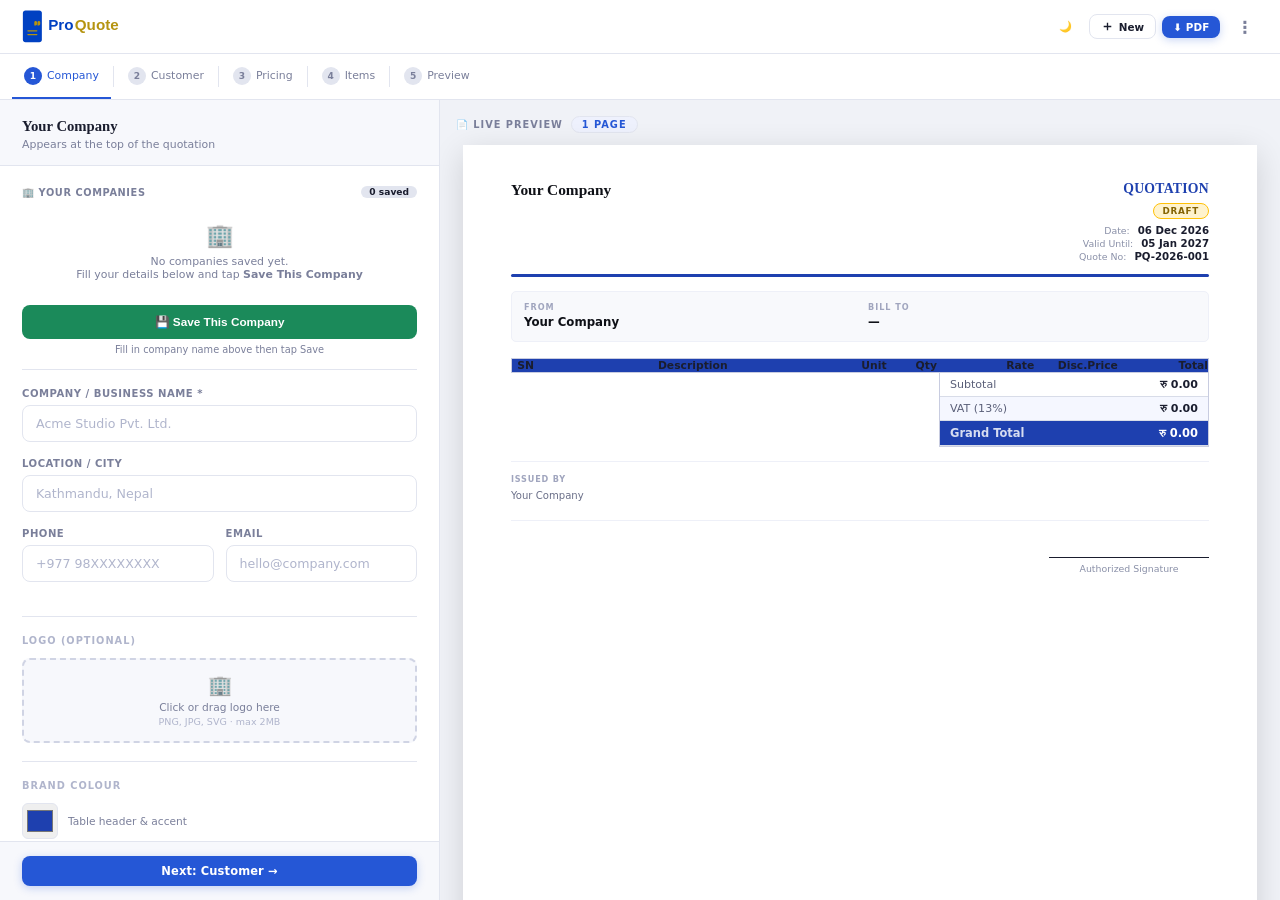
==== commit 10554bc3: "Update index.html" ====
--- a/index.html
+++ b/index.html
@@ -66,7 +66,8 @@
 /* FORM PANEL */
 .fp{background:var(--panel);border-right:1px solid var(--border);display:flex;flex-direction:column;overflow:hidden}
 .pane{display:none;flex:1;flex-direction:column;min-height:0}
-.pane.active{display:flex}
+.pane.active{display:flex;animation:paneIn .2s ease}
+@keyframes paneIn{from{opacity:0;transform:translateY(6px)}to{opacity:1;transform:translateY(0)}}
 .pane-head{padding:18px 22px 14px;border-bottom:1px solid var(--border);background:var(--panel2);flex-shrink:0}
 .pane-title{font-family:Georgia,serif;font-size:1.05rem;font-weight:700}
 .pane-sub{font-size:.78rem;color:var(--muted);margin-top:3px}
@@ -94,12 +95,15 @@
 .sec-lbl{font-size:.7rem;font-weight:700;letter-spacing:.1em;text-transform:uppercase;color:var(--dim);margin-bottom:12px}
 
 /* BUTTONS */
-.btn{display:inline-flex;align-items:center;justify-content:center;gap:5px;padding:8px 14px;border-radius:var(--r);font-family:-apple-system,system-ui,sans-serif;font-size:.82rem;font-weight:600;border:1px solid transparent;cursor:pointer;transition:all .15s;white-space:nowrap}
-.btn-primary{background:var(--accent);color:#fff;border:none}.btn-primary:hover{background:var(--accent-h)}
-.btn-outline{background:#fff;color:var(--text);border:1px solid var(--border)}.btn-outline:hover{border-color:var(--border2);background:var(--panel2)}
-.btn-ghost{background:transparent;color:var(--muted);border:none}.btn-ghost:hover{color:var(--text);background:var(--panel2)}
-.btn-danger{background:var(--danger-s);color:var(--danger);border:1px solid rgba(229,57,53,.15)}.btn-danger:hover{background:var(--danger);color:#fff}
-.btn-sm{padding:5px 10px;font-size:.74rem}.btn-full{width:100%}
+.btn{display:inline-flex;align-items:center;justify-content:center;gap:6px;padding:8px 16px;border-radius:var(--r);font-family:-apple-system,system-ui,sans-serif;font-size:.82rem;font-weight:600;border:1px solid transparent;cursor:pointer;transition:background .18s,border-color .18s,box-shadow .18s,transform .1s,color .18s;white-space:nowrap;letter-spacing:.01em}
+.btn:active{transform:scale(.97)}
+.btn-primary{background:var(--accent);color:#fff;border:none;box-shadow:0 2px 8px rgba(37,87,214,.25)}.btn-primary:hover{background:var(--accent-h);box-shadow:0 4px 14px rgba(37,87,214,.35)}
+.btn-outline{background:var(--panel);color:var(--text);border:1px solid var(--border)}.btn-outline:hover{border-color:var(--accent);color:var(--accent);background:var(--accent-s)}
+.btn-ghost{background:transparent;color:var(--muted);border:none;border-radius:var(--r)}.btn-ghost:hover{color:var(--text);background:var(--panel2)}
+.btn-danger{background:var(--danger-s);color:var(--danger);border:1px solid rgba(229,57,53,.2)}.btn-danger:hover{background:var(--danger);color:#fff;box-shadow:0 2px 8px rgba(229,57,53,.3)}
+.btn-success{background:var(--success);color:#fff;border:none;box-shadow:0 2px 8px rgba(27,138,90,.22)}.btn-success:hover{filter:brightness(1.08)}
+.btn-whatsapp{background:#25D366;color:#fff;border:none;box-shadow:0 2px 8px rgba(37,211,102,.25)}.btn-whatsapp:hover{background:#1ebe5d}
+.btn-sm{padding:5px 11px;font-size:.74rem}.btn-full{width:100%}
 
 /* TOGGLE */
 .tog-row{display:flex;align-items:center;justify-content:space-between;padding:9px 12px;border:1px solid var(--border);border-radius:var(--r);margin-bottom:7px;cursor:pointer;user-select:none;background:var(--panel2);transition:border .15s}
@@ -198,41 +202,68 @@
 .tray{position:fixed;bottom:18px;right:18px;z-index:600;display:flex;flex-direction:column;gap:6px;pointer-events:none}
 .toast{background:#1a1d2e;color:#fff;padding:9px 14px;border-radius:7px;font-size:.78rem;font-weight:500;box-shadow:var(--sh-lg);display:flex;align-items:center;gap:6px;animation:tIn .2s ease;pointer-events:auto;max-width:260px}
 .toast.ok{background:var(--success)}.toast.err{background:var(--danger)}
-@keyframes tIn{from{opacity:0;transform:translateX(14px)}to{opacity:1;transform:translateX(0)}}
-@keyframes tOut{to{opacity:0;transform:translateX(14px)}}
+@keyframes tIn{from{opacity:0;transform:translateX(20px) scale(.95)}to{opacity:1;transform:translateX(0) scale(1)}}
+@keyframes tOut{to{opacity:0;transform:translateX(20px) scale(.92)}}
 @keyframes slideDown{from{transform:translateY(-100%);opacity:0}to{transform:translateY(0);opacity:1}}
-
-/* MOBILE */
-@media(max-width:900px){.main{grid-template-columns:360px 1fr}}
+@keyframes slideUp{from{transform:translateY(0);opacity:1}to{transform:translateY(-100%);opacity:0}}
+
+/* TABLET */
+@media(max-width:1024px){.main{grid-template-columns:380px 1fr}}
+@media(max-width:900px){.main{grid-template-columns:340px 1fr}}
+
+/* MOBILE PORTRAIT — form first, preview below */
 @media(max-width:768px){
-  body{overflow:auto;height:auto}
-  .main{grid-template-columns:1fr;overflow:visible;display:block}
-  .fp{border-right:none;max-height:none;overflow:visible;display:block}
-  .pane{max-height:none;display:none;flex-direction:column}
+  html{font-size:14px}
+  body{overflow-y:auto;overflow-x:hidden;height:auto;min-height:100vh}
+  .main{display:flex;flex-direction:column;overflow:visible;min-height:0}
+  .fp{border-right:none;border-bottom:1px solid var(--border);display:flex;flex-direction:column;overflow:visible;flex-shrink:0}
+  .pane{display:none;flex-direction:column;min-height:0}
   .pane.active{display:flex}
-  .pane-body{overflow-y:visible;max-height:none;padding:16px}
-  .pp{padding:10px;overflow-x:hidden}
+  .pane-body{overflow-y:visible;max-height:none;padding:14px 16px}
+  .pp{min-height:50vh;padding:12px 8px 24px;overflow-x:hidden;overflow-y:visible}
   .doc-scaler{width:100%;overflow:hidden}
-  .pvbar{flex-wrap:wrap;gap:6px}
+  .pvbar{flex-wrap:wrap;gap:6px;padding:0 4px}
+  .pvbar-l{font-size:.68rem}
   .r2{grid-template-columns:1fr}
-  /* Topbar simplified on mobile */
-  .top-r .btn-outline:not(#install-btn){display:none}
-  .topbar{padding:0 10px}
-  /* Bigger touch targets */
-  .btn{min-height:40px}
-  .btn-sm{min-height:34px}
-  .tog-row{padding:12px}
-  .stab{padding:0 8px;font-size:.72rem}
-  /* Save indicators bigger */
-  .save-indicator{font-size:.85rem;padding:10px 14px}
-}
-/* Landscape phone */
+  /* Topbar */
+  .topbar{padding:0 10px;height:50px}
+  .top-r{gap:4px}
+  .top-r .btn-ghost:not(#dark-btn){display:none}
+  .top-r #install-btn{display:none !important}
+  /* Stepbar */
+  .stepbar{height:42px;padding:0 6px}
+  .stab{padding:0 7px;font-size:.7rem;gap:4px}
+  .ssep{margin:10px 0}
+  /* Touch targets */
+  .btn{min-height:42px;padding:9px 14px}
+  .btn-sm{min-height:36px;padding:6px 11px;font-size:.76rem}
+  .btn-full{min-height:46px;font-size:.9rem}
+  .tog-row{padding:12px 14px;min-height:44px}
+  .pnav{padding:12px 16px;gap:8px}
+  .pane-head{padding:14px 16px 10px}
+  /* Items on mobile — stack description full width */
+  .items-hd{grid-template-columns:18px 1fr 44px 72px 50px 22px;gap:3px;padding:5px 8px}
+  .irow{grid-template-columns:18px 1fr 44px 72px 50px 22px;gap:3px;padding:4px 8px}
+  .items-wrap{border-radius:6px}
+  /* Save indicator */
+  .save-indicator{font-size:.82rem;padding:8px 12px}
+}
+
+/* MOBILE LANDSCAPE — side by side like tablet */
 @media(max-width:768px) and (orientation:landscape){
-  .main{display:grid;grid-template-columns:320px 1fr}
-  .fp{border-right:1px solid var(--border);overflow-y:auto;height:calc(100vh - 100px)}
+  body{overflow:hidden;height:100vh}
+  .main{display:grid;grid-template-columns:300px 1fr;flex-direction:unset;height:calc(100vh - 96px)}
+  .fp{overflow:hidden;border-right:1px solid var(--border);border-bottom:none;display:flex}
   .pane-body{overflow-y:auto;max-height:none}
-  .pp{height:calc(100vh - 100px)}
-  .top-r .btn-outline:not(#install-btn){display:inline-flex}
+  .pp{height:100%;overflow-y:auto;padding:10px 8px}
+  .top-r .btn-ghost:not(#dark-btn){display:inline-flex}
+}
+
+/* SMALL PHONES */
+@media(max-width:380px){
+  .stab span:not(.sbadge){display:none}
+  .stab{padding:0 6px}
+  .pane-body{padding:12px}
 }
 
 /* DOCUMENT STYLES */
@@ -286,6 +317,12 @@
 .saved-dot{width:28px;height:28px;border-radius:50%;display:flex;align-items:center;justify-content:center;color:#fff;font-size:.65rem;font-weight:700;flex-shrink:0}
 .lib-badge{font-size:.62rem;background:var(--accent-s);color:var(--accent);padding:1px 6px;border-radius:10px;font-weight:600}
 
+/* OVERFLOW MENU */
+.menu-item{display:flex;align-items:center;gap:9px;width:100%;padding:9px 16px;background:none;border:none;font-family:-apple-system,system-ui,sans-serif;font-size:.83rem;font-weight:500;color:var(--text);cursor:pointer;text-align:left;transition:background .12s;white-space:nowrap}
+.menu-item:hover{background:var(--accent-s);color:var(--accent)}
+body.dark .menu-item:hover{background:var(--border);color:var(--text)}
+#overflow-menu{transition:none}
+
 /* SAVE FLOW - simplified */
 .save-indicator{display:inline-flex;align-items:center;gap:5px;font-size:.72rem;color:var(--success);font-weight:600;padding:4px 10px;background:var(--success-s,#e8f5e9);border-radius:20px;border:1px solid var(--success)}
 .save-dot{width:7px;height:7px;border-radius:50%;background:var(--success);animation:pulse 2s infinite}
@@ -346,6 +383,83 @@
     <div style="display:flex;gap:8px;justify-content:center">
       <button class="btn btn-outline" onclick="closeNewModal()" style="flex:1">Cancel</button>
       <button class="btn btn-danger" onclick="closeNewModal();resetAll()" style="flex:1">Yes, Start New</button>
+    </div>
+  </div>
+</div>
+
+<!-- TEMPLATES MODAL -->
+<div class="overlay" id="ov-templates" style="z-index:600">
+  <div class="modal" style="max-width:520px;max-height:85vh;overflow-y:auto;padding:22px">
+    <div style="display:flex;align-items:center;justify-content:space-between;margin-bottom:16px">
+      <div>
+        <div style="font-family:Georgia,serif;font-size:1rem;font-weight:700">⚡ Item Templates</div>
+        <div style="font-size:.75rem;color:var(--muted);margin-top:2px">Click a category to add all, or tap individual items</div>
+      </div>
+      <button class="btn btn-ghost btn-sm" onclick="closeTemplatesModal()" style="font-size:1.1rem;padding:4px 8px">✕</button>
+    </div>
+    <div style="display:flex;flex-direction:column;gap:10px">
+      <!-- Design -->
+      <div style="border:1px solid var(--border);border-radius:var(--r);overflow:hidden">
+        <div style="display:flex;align-items:center;justify-content:space-between;padding:9px 12px;background:var(--panel2);cursor:pointer" onclick="insertTemplate('design')">
+          <span style="font-size:.82rem;font-weight:700">🎨 Design</span>
+          <span style="font-size:.7rem;color:var(--accent);font-weight:600">Add all →</span>
+        </div>
+        <div style="padding:6px 8px;display:flex;flex-direction:column;gap:3px">
+          <div onclick="insertSingleTemplate('design',0)" style="padding:6px 8px;border-radius:5px;cursor:pointer;font-size:.78rem;display:flex;justify-content:space-between;transition:background .1s" onmouseover="this.style.background='var(--accent-s)'" onmouseout="this.style.background=''"><span>Logo Design</span><span style="color:var(--muted)">रु 15,000</span></div>
+          <div onclick="insertSingleTemplate('design',1)" style="padding:6px 8px;border-radius:5px;cursor:pointer;font-size:.78rem;display:flex;justify-content:space-between;transition:background .1s" onmouseover="this.style.background='var(--accent-s)'" onmouseout="this.style.background=''"><span>Brand Identity Package</span><span style="color:var(--muted)">रु 35,000</span></div>
+          <div onclick="insertSingleTemplate('design',2)" style="padding:6px 8px;border-radius:5px;cursor:pointer;font-size:.78rem;display:flex;justify-content:space-between;transition:background .1s" onmouseover="this.style.background='var(--accent-s)'" onmouseout="this.style.background=''"><span>Business Card Design</span><span style="color:var(--muted)">रु 3,500</span></div>
+          <div onclick="insertSingleTemplate('design',3)" style="padding:6px 8px;border-radius:5px;cursor:pointer;font-size:.78rem;display:flex;justify-content:space-between;transition:background .1s" onmouseover="this.style.background='var(--accent-s)'" onmouseout="this.style.background=''"><span>Social Media Kit</span><span style="color:var(--muted)">रु 8,000</span></div>
+        </div>
+      </div>
+      <!-- Web -->
+      <div style="border:1px solid var(--border);border-radius:var(--r);overflow:hidden">
+        <div style="display:flex;align-items:center;justify-content:space-between;padding:9px 12px;background:var(--panel2);cursor:pointer" onclick="insertTemplate('web')">
+          <span style="font-size:.82rem;font-weight:700">💻 Web / Dev</span>
+          <span style="font-size:.7rem;color:var(--accent);font-weight:600">Add all →</span>
+        </div>
+        <div style="padding:6px 8px;display:flex;flex-direction:column;gap:3px">
+          <div onclick="insertSingleTemplate('web',0)" style="padding:6px 8px;border-radius:5px;cursor:pointer;font-size:.78rem;display:flex;justify-content:space-between;transition:background .1s" onmouseover="this.style.background='var(--accent-s)'" onmouseout="this.style.background=''"><span>Website Design (UI/UX)</span><span style="color:var(--muted)">रु 25,000</span></div>
+          <div onclick="insertSingleTemplate('web',1)" style="padding:6px 8px;border-radius:5px;cursor:pointer;font-size:.78rem;display:flex;justify-content:space-between;transition:background .1s" onmouseover="this.style.background='var(--accent-s)'" onmouseout="this.style.background=''"><span>Website Development</span><span style="color:var(--muted)">रु 40,000</span></div>
+          <div onclick="insertSingleTemplate('web',2)" style="padding:6px 8px;border-radius:5px;cursor:pointer;font-size:.78rem;display:flex;justify-content:space-between;transition:background .1s" onmouseover="this.style.background='var(--accent-s)'" onmouseout="this.style.background=''"><span>WordPress Setup</span><span style="color:var(--muted)">रु 18,000</span></div>
+          <div onclick="insertSingleTemplate('web',3)" style="padding:6px 8px;border-radius:5px;cursor:pointer;font-size:.78rem;display:flex;justify-content:space-between;transition:background .1s" onmouseover="this.style.background='var(--accent-s)'" onmouseout="this.style.background=''"><span>Domain & Hosting Setup</span><span style="color:var(--muted)">रु 5,000</span></div>
+        </div>
+      </div>
+      <!-- Photography -->
+      <div style="border:1px solid var(--border);border-radius:var(--r);overflow:hidden">
+        <div style="display:flex;align-items:center;justify-content:space-between;padding:9px 12px;background:var(--panel2);cursor:pointer" onclick="insertTemplate('photo')">
+          <span style="font-size:.82rem;font-weight:700">📷 Photography</span>
+          <span style="font-size:.7rem;color:var(--accent);font-weight:600">Add all →</span>
+        </div>
+        <div style="padding:6px 8px;display:flex;flex-direction:column;gap:3px">
+          <div onclick="insertSingleTemplate('photo',0)" style="padding:6px 8px;border-radius:5px;cursor:pointer;font-size:.78rem;display:flex;justify-content:space-between;transition:background .1s" onmouseover="this.style.background='var(--accent-s)'" onmouseout="this.style.background=''"><span>Product Photography</span><span style="color:var(--muted)">रु 12,000</span></div>
+          <div onclick="insertSingleTemplate('photo',1)" style="padding:6px 8px;border-radius:5px;cursor:pointer;font-size:.78rem;display:flex;justify-content:space-between;transition:background .1s" onmouseover="this.style.background='var(--accent-s)'" onmouseout="this.style.background=''"><span>Corporate Headshots</span><span style="color:var(--muted)">रु 8,000</span></div>
+          <div onclick="insertSingleTemplate('photo',2)" style="padding:6px 8px;border-radius:5px;cursor:pointer;font-size:.78rem;display:flex;justify-content:space-between;transition:background .1s" onmouseover="this.style.background='var(--accent-s)'" onmouseout="this.style.background=''"><span>Event Coverage (half day)</span><span style="color:var(--muted)">रु 15,000</span></div>
+        </div>
+      </div>
+      <!-- Print -->
+      <div style="border:1px solid var(--border);border-radius:var(--r);overflow:hidden">
+        <div style="display:flex;align-items:center;justify-content:space-between;padding:9px 12px;background:var(--panel2);cursor:pointer" onclick="insertTemplate('print')">
+          <span style="font-size:.82rem;font-weight:700">🖨 Print & Media</span>
+          <span style="font-size:.7rem;color:var(--accent);font-weight:600">Add all →</span>
+        </div>
+        <div style="padding:6px 8px;display:flex;flex-direction:column;gap:3px">
+          <div onclick="insertSingleTemplate('print',0)" style="padding:6px 8px;border-radius:5px;cursor:pointer;font-size:.78rem;display:flex;justify-content:space-between;transition:background .1s" onmouseover="this.style.background='var(--accent-s)'" onmouseout="this.style.background=''"><span>Flyer Design (A5)</span><span style="color:var(--muted)">रु 4,500</span></div>
+          <div onclick="insertSingleTemplate('print',1)" style="padding:6px 8px;border-radius:5px;cursor:pointer;font-size:.78rem;display:flex;justify-content:space-between;transition:background .1s" onmouseover="this.style.background='var(--accent-s)'" onmouseout="this.style.background=''"><span>Brochure Design (tri-fold)</span><span style="color:var(--muted)">रु 8,000</span></div>
+          <div onclick="insertSingleTemplate('print',2)" style="padding:6px 8px;border-radius:5px;cursor:pointer;font-size:.78rem;display:flex;justify-content:space-between;transition:background .1s" onmouseover="this.style.background='var(--accent-s)'" onmouseout="this.style.background=''"><span>Banner Design</span><span style="color:var(--muted)">रु 5,000</span></div>
+        </div>
+      </div>
+      <!-- IT -->
+      <div style="border:1px solid var(--border);border-radius:var(--r);overflow:hidden">
+        <div style="display:flex;align-items:center;justify-content:space-between;padding:9px 12px;background:var(--panel2);cursor:pointer" onclick="insertTemplate('it')">
+          <span style="font-size:.82rem;font-weight:700">🔧 IT Services</span>
+          <span style="font-size:.7rem;color:var(--accent);font-weight:600">Add all →</span>
+        </div>
+        <div style="padding:6px 8px;display:flex;flex-direction:column;gap:3px">
+          <div onclick="insertSingleTemplate('it',0)" style="padding:6px 8px;border-radius:5px;cursor:pointer;font-size:.78rem;display:flex;justify-content:space-between;transition:background .1s" onmouseover="this.style.background='var(--accent-s)'" onmouseout="this.style.background=''"><span>IT Support (hourly)</span><span style="color:var(--muted)">रु 2,500</span></div>
+          <div onclick="insertSingleTemplate('it',1)" style="padding:6px 8px;border-radius:5px;cursor:pointer;font-size:.78rem;display:flex;justify-content:space-between;transition:background .1s" onmouseover="this.style.background='var(--accent-s)'" onmouseout="this.style.background=''"><span>Network Setup</span><span style="color:var(--muted)">रु 12,000</span></div>
+          <div onclick="insertSingleTemplate('it',2)" style="padding:6px 8px;border-radius:5px;cursor:pointer;font-size:.78rem;display:flex;justify-content:space-between;transition:background .1s" onmouseover="this.style.background='var(--accent-s)'" onmouseout="this.style.background=''"><span>Computer Repair</span><span style="color:var(--muted)">रु 3,500</span></div>
+        </div>
+      </div>
     </div>
   </div>
 </div>
@@ -369,17 +483,87 @@
   </div>
   
   <div class="top-r">
-    <button class="btn btn-ghost btn-sm" id="dark-btn" onclick="toggleDark()" title="Dark mode">🌙</button>
-    <button id="install-btn" class="btn btn-outline btn-sm" onclick="window._installPWA&&window._installPWA()" title="Install as app" style="display:none;align-items:center;gap:5px">⬇ Install App</button>
-    <button class="btn btn-ghost btn-sm" onclick="showNewModal()" title="Start new quotation">↺ New</button>
-    <div style="width:1px;height:22px;background:var(--border);margin:0 2px"></div>
-    <button class="btn btn-ghost btn-sm" onclick="openFromFile()" title="Open .proquote file from device">📂 Open</button>
-    <button class="btn btn-ghost btn-sm" onclick="saveToFile()" title="Save to device as .proquote file">💾 File</button>
-    <button class="btn btn-outline btn-sm" onclick="saveQuote();openSavedModal()" title="Save & view saved quotes">🗂 Quotes</button>
-    <div style="width:1px;height:22px;background:var(--border);margin:0 2px"></div>
-    <button class="btn btn-outline btn-sm" onclick="doPrint()">🖨 Print</button>
+    <!-- Always visible: dark mode + new + install + PDF -->
+    <button class="btn btn-ghost btn-sm" id="dark-btn" onclick="toggleDark()" title="Toggle dark mode">🌙</button>
+    <button class="btn btn-outline btn-sm" onclick="showNewModal()" title="Start new quotation" style="gap:5px">
+      <svg width="13" height="13" viewBox="0 0 24 24" fill="none" stroke="currentColor" stroke-width="2.5"><path d="M12 5v14M5 12h14"/></svg>
+      New
+    </button>
+    <button id="install-btn" class="btn btn-sm" onclick="window._installPWA&&window._installPWA()" title="Add to home screen" style="display:none;align-items:center;gap:5px;background:#25D366;color:#fff;border:none;font-weight:700">
+      <svg width="13" height="13" viewBox="0 0 24 24" fill="none" stroke="currentColor" stroke-width="2.5"><path d="M12 2v13M7 9l5 6 5-6"/><path d="M3 19h18"/></svg>
+      Install
+    </button>
     <button class="btn btn-primary btn-sm" onclick="doExport()">⬇ PDF</button>
+    <!-- 3-dot overflow menu -->
+    <div style="position:relative" id="menu-wrap">
+      <button class="btn btn-ghost btn-sm" id="menu-btn" onclick="toggleMenu()" title="More options" style="padding:6px 10px;font-size:1.2rem;letter-spacing:.05em;min-height:36px">⋮</button>
+      <div id="overflow-menu" style="display:none;position:absolute;top:calc(100% + 6px);right:0;min-width:210px;background:var(--panel);border:1px solid var(--border);border-radius:10px;box-shadow:0 8px 28px rgba(0,0,0,.16);z-index:300;overflow:hidden;animation:mIn .15s ease">
+        <!-- Export group -->
+        <div style="padding:5px 0;border-bottom:1px solid var(--border)">
+          <div style="padding:4px 14px 2px;font-size:.62rem;font-weight:700;letter-spacing:.1em;text-transform:uppercase;color:var(--dim)">Export</div>
+          <button class="menu-item" onclick="doExport();closeMenu()">⬇&nbsp; Download PDF</button>
+          <button class="menu-item" onclick="doExportPNG();closeMenu()">🖼&nbsp; Save as PNG</button>
+          <button class="menu-item" onclick="doPrint();closeMenu()">🖨&nbsp; Print</button>
+          <button class="menu-item" style="color:#25D366" onclick="shareWhatsApp();closeMenu()">
+            <svg width="14" height="14" viewBox="0 0 24 24" fill="currentColor" style="flex-shrink:0"><path d="M17.472 14.382c-.297-.149-1.758-.867-2.03-.967-.273-.099-.471-.148-.67.15-.197.297-.767.966-.94 1.164-.173.199-.347.223-.644.075-.297-.15-1.255-.463-2.39-1.475-.883-.788-1.48-1.761-1.653-2.059-.173-.297-.018-.458.13-.606.134-.133.298-.347.446-.52.149-.174.198-.298.298-.497.099-.198.05-.371-.025-.52-.075-.149-.669-1.612-.916-2.207-.242-.579-.487-.5-.669-.51-.173-.008-.371-.01-.57-.01-.198 0-.52.074-.792.372-.272.297-1.04 1.016-1.04 2.479 0 1.462 1.065 2.875 1.213 3.074.149.198 2.096 3.2 5.077 4.487.709.306 1.262.489 1.694.625.712.227 1.36.195 1.871.118.571-.085 1.758-.719 2.006-1.413.248-.694.248-1.289.173-1.413-.074-.124-.272-.198-.57-.347m-5.421 7.403h-.004a9.87 9.87 0 01-5.031-1.378l-.361-.214-3.741.982.998-3.648-.235-.374a9.86 9.86 0 01-1.51-5.26c.001-5.45 4.436-9.884 9.888-9.884 2.64 0 5.122 1.03 6.988 2.898a9.825 9.825 0 012.893 6.994c-.003 5.45-4.437 9.884-9.885 9.884m8.413-18.297A11.815 11.815 0 0012.05 0C5.495 0 .16 5.335.157 11.892c0 2.096.547 4.142 1.588 5.945L.057 24l6.305-1.654a11.882 11.882 0 005.683 1.448h.005c6.554 0 11.89-5.335 11.893-11.893a11.821 11.821 0 00-3.48-8.413z"/></svg>
+            Share via WhatsApp
+          </button>
+        </div>
+        <!-- File group -->
+        <div style="padding:5px 0;border-bottom:1px solid var(--border)">
+          <div style="padding:4px 14px 2px;font-size:.62rem;font-weight:700;letter-spacing:.1em;text-transform:uppercase;color:var(--dim)">File</div>
+          <button class="menu-item" onclick="openFromFile();closeMenu()">📂&nbsp; Open File</button>
+          <button class="menu-item" onclick="saveToFile();closeMenu()">💾&nbsp; Save to File</button>
+          <button class="menu-item" onclick="saveQuote();openSavedModal();closeMenu()">🗂&nbsp; Saved Quotes</button>
+        </div>
+        <!-- App group -->
+        <div style="padding:5px 0">
+          <div style="padding:4px 14px 2px;font-size:.62rem;font-weight:700;letter-spacing:.1em;text-transform:uppercase;color:var(--dim)">App</div>
+          <button class="menu-item" id="menu-install-btn" onclick="window._installPWA&&window._installPWA();closeMenu()" style="display:none;font-weight:700;color:var(--accent)">⬇&nbsp; Add to Home Screen</button>
+          <button class="menu-item" onclick="toggleDark();closeMenu()">🌙&nbsp; Toggle Dark Mode</button>
+          <button class="menu-item" onclick="showNewModal();closeMenu()" style="color:var(--danger)">↺&nbsp; New Quotation</button>
+        </div>
+      </div>
+    </div>
   </div>
+</div>
+
+<!-- ANDROID INSTALL BANNER -->
+<div id="install-banner" style="display:none;background:linear-gradient(135deg,#0041C2,#1a56e8);color:#fff;padding:11px 14px;flex-shrink:0;align-items:center;gap:10px;z-index:90">
+  <div style="font-size:1.5rem;flex-shrink:0">📲</div>
+  <div style="flex:1;min-width:0">
+    <div style="font-size:.83rem;font-weight:700;line-height:1.3">Add ProQuote to Home Screen</div>
+    <div style="font-size:.7rem;opacity:.85;margin-top:2px">Works offline · No app store needed</div>
+  </div>
+  <button onclick="window._installPWA&&window._installPWA()" style="background:#fff;color:#0041C2;border:none;border-radius:8px;padding:8px 14px;font-size:.8rem;font-weight:800;cursor:pointer;white-space:nowrap;flex-shrink:0;box-shadow:0 2px 8px rgba(0,0,0,.2)">Install</button>
+  <button onclick="dismissInstallBanner()" style="background:none;border:none;color:rgba(255,255,255,.6);font-size:1.3rem;cursor:pointer;padding:2px 6px;flex-shrink:0;line-height:1">✕</button>
+</div>
+
+<!-- iOS INSTALL BANNER -->
+<div id="ios-banner" style="display:none;background:linear-gradient(135deg,#1a1d2e,#2a2f4a);color:#fff;padding:12px 14px;flex-shrink:0;align-items:flex-start;gap:10px;z-index:90">
+  <div style="font-size:1.5rem;flex-shrink:0;margin-top:2px">🍎</div>
+  <div style="flex:1;min-width:0">
+    <div style="font-size:.84rem;font-weight:700;margin-bottom:5px">Install on iPhone / iPad</div>
+    <div style="display:flex;flex-direction:column;gap:5px">
+      <div style="display:flex;align-items:center;gap:8px;font-size:.75rem;opacity:.9">
+        <span style="background:rgba(255,255,255,.15);border-radius:5px;padding:2px 7px;font-weight:700;white-space:nowrap">1</span>
+        <span>Open this page in <strong>Safari</strong> (not Chrome)</span>
+      </div>
+      <div style="display:flex;align-items:center;gap:8px;font-size:.75rem;opacity:.9">
+        <span style="background:rgba(255,255,255,.15);border-radius:5px;padding:2px 7px;font-weight:700;white-space:nowrap">2</span>
+        <span>Tap the
+          <svg width="14" height="14" viewBox="0 0 24 24" fill="none" stroke="currentColor" stroke-width="2" style="vertical-align:middle;margin:0 1px"><path d="M8 7l4-4 4 4M12 3v13"/><rect x="3" y="14" width="18" height="7" rx="2"/></svg>
+          <strong>Share</strong> button at the bottom
+        </span>
+      </div>
+      <div style="display:flex;align-items:center;gap:8px;font-size:.75rem;opacity:.9">
+        <span style="background:rgba(255,255,255,.15);border-radius:5px;padding:2px 7px;font-weight:700;white-space:nowrap">3</span>
+        <span>Tap <strong>"Add to Home Screen"</strong> then <strong>Add</strong></span>
+      </div>
+    </div>
+    <div style="font-size:.68rem;opacity:.55;margin-top:6px">Works fully offline after installing ✓</div>
+  </div>
+  <button onclick="dismissInstallBanner()" style="background:none;border:none;color:rgba(255,255,255,.5);font-size:1.3rem;cursor:pointer;padding:2px 6px;flex-shrink:0;line-height:1;margin-top:-2px">✕</button>
 </div>
 
 <!-- STEPBAR -->
@@ -658,6 +842,7 @@
           <button class="btn btn-outline btn-sm" onclick="toggleDrawer('drawer-lib');goS(4)" title="Product library">📦 Library</button>
           <button class="btn btn-outline btn-sm" onclick="addSection()" title="Add section header">§ Section</button>
           <button class="btn btn-outline btn-sm" onclick="addOptional()" title="Add optional item" style="color:var(--warn);border-color:var(--warn)">? Optional</button>
+          <button class="btn btn-outline btn-sm" onclick="openTemplatesModal()" title="Insert from templates" style="color:var(--accent);border-color:var(--accent)">⚡ Templates</button>
         </div>
         <div class="pnav" style="border-top:1px solid var(--border);padding-top:10px">
           <button class="btn btn-outline" onclick="goS(3)">← Back</button>
@@ -670,9 +855,16 @@
     <div class="pane" id="pane-5">
       <div class="pane-head"><div class="pane-title">Preview & Export</div><div class="pane-sub">Review then download or print</div></div>
       <div class="pane-body">
-        <div style="display:flex;flex-direction:column;gap:7px;margin-bottom:16px">
-          <button class="btn btn-primary btn-full" onclick="doExport()" style="padding:11px">⬇ Download PDF</button>
-          <button class="btn btn-outline btn-full" onclick="doPrint()" style="padding:11px">🖨 Print</button>
+        <div style="display:flex;flex-direction:column;gap:8px;margin-bottom:16px">
+          <button class="btn btn-primary btn-full" onclick="doExport()" style="padding:11px;font-size:.88rem">⬇ Download PDF</button>
+          <div style="display:grid;grid-template-columns:1fr 1fr;gap:8px">
+            <button class="btn btn-outline btn-full" onclick="doPrint()" style="padding:10px">🖨 Print</button>
+            <button class="btn btn-outline btn-full" onclick="doExportPNG()" style="padding:10px">🖼 Save as PNG</button>
+          </div>
+          <button class="btn btn-whatsapp btn-full" onclick="shareWhatsApp()" style="padding:10px;font-size:.84rem">
+            <svg width="16" height="16" viewBox="0 0 24 24" fill="currentColor"><path d="M17.472 14.382c-.297-.149-1.758-.867-2.03-.967-.273-.099-.471-.148-.67.15-.197.297-.767.966-.94 1.164-.173.199-.347.223-.644.075-.297-.15-1.255-.463-2.39-1.475-.883-.788-1.48-1.761-1.653-2.059-.173-.297-.018-.458.13-.606.134-.133.298-.347.446-.52.149-.174.198-.298.298-.497.099-.198.05-.371-.025-.52-.075-.149-.669-1.612-.916-2.207-.242-.579-.487-.5-.669-.51-.173-.008-.371-.01-.57-.01-.198 0-.52.074-.792.372-.272.297-1.04 1.016-1.04 2.479 0 1.462 1.065 2.875 1.213 3.074.149.198 2.096 3.2 5.077 4.487.709.306 1.262.489 1.694.625.712.227 1.36.195 1.871.118.571-.085 1.758-.719 2.006-1.413.248-.694.248-1.289.173-1.413-.074-.124-.272-.198-.57-.347m-5.421 7.403h-.004a9.87 9.87 0 01-5.031-1.378l-.361-.214-3.741.982.998-3.648-.235-.374a9.86 9.86 0 01-1.51-5.26c.001-5.45 4.436-9.884 9.888-9.884 2.64 0 5.122 1.03 6.988 2.898a9.825 9.825 0 012.893 6.994c-.003 5.45-4.437 9.884-9.885 9.884m8.413-18.297A11.815 11.815 0 0012.05 0C5.495 0 .16 5.335.157 11.892c0 2.096.547 4.142 1.588 5.945L.057 24l6.305-1.654a11.882 11.882 0 005.683 1.448h.005c6.554 0 11.89-5.335 11.893-11.893a11.821 11.821 0 00-3.48-8.413z"/></svg>
+            Share via WhatsApp
+          </button>
         </div>
         <hr class="hr">
         <div class="sec-lbl">Quick Toggles</div>
@@ -766,7 +958,7 @@
   initSavedCounts();
   window.addEventListener('beforeunload',saveDraft);
   // Close modals on backdrop click
-  ['ov-new','ov-saved'].forEach(id=>{
+  ['ov-new','ov-saved','ov-templates'].forEach(id=>{
     const el=$(id);
     if(el) el.addEventListener('click',e=>{if(e.target===el)el.classList.remove('open');});
   });
@@ -778,6 +970,8 @@
     if((e.ctrlKey||e.metaKey)&&e.key==='z'&&!typing){e.preventDefault();doUndo();}
     if((e.ctrlKey||e.metaKey)&&(e.key==='y'||(e.shiftKey&&e.key==='Z'))&&!typing){e.preventDefault();doRedo();}
   });
+  // Show install banner on mobile after a short delay
+  setTimeout(maybeShowBanner, 1800);
 };
 
 /* ═══ QUOTE NO ═══ */
@@ -787,8 +981,8 @@
     const d=JSON.parse(localStorage.getItem('pq_qno')||'{}');
     const n=(d[yr]||0)+1;d[yr]=n;
     localStorage.setItem('pq_qno',JSON.stringify(d));
-    return`QT-${yr}-${String(n).padStart(3,'0')}`;
-  }catch(e){return'QT-001';}
+    return`PQ-${yr}-${String(n).padStart(3,'0')}`;
+  }catch(e){return'PQ-001';}
 }
 
 /* ═══ STEPS ═══ */
@@ -1723,6 +1917,174 @@
   renderLibList();
 }
 
+
+/* ═══ WHATSAPP SHARE ═══ */
+function shareWhatsApp(){
+  const gd=parseFloat(g('p-disc'))||0;
+  let sub=0;
+  items.forEach(it=>{
+    if(it.type==='section'||it.optional)return;
+    const eff=it.useD?it.d:gd;
+    sub+=round(it.qty*it.rate*(1-eff/100));
+  });
+  const vp=getVat(),va=round(sub*vp/100),ship=parseFloat(g('p-ship'))||0;
+  let extTax=0;extraTaxes.forEach(tx=>{extTax+=round(sub*tx.rate/100);});
+  const grand=round(sub+(SW.vat?va:0)+extTax+ship);
+  const clName=g('cl-name')||'—';
+  const qno=g('q-no')||'—';
+  const validStr=fmtD(g('q-valid'));
+  const lineItems=items.filter(x=>x.type!=='section'&&!x.optional)
+    .map(it=>{
+      const eff=it.useD?it.d:gd;
+      const tot=round((it.qty||1)*(it.rate||0)*(1-eff/100));
+      return'\u2022 '+(it.desc||'Item')+': '+curr()+' '+fmt(tot);
+    }).join('\n');
+  const nl='\n';
+  const sep='\u2500\u2500\u2500\u2500\u2500\u2500\u2500\u2500\u2500\u2500\u2500\u2500\u2500\u2500\u2500\u2500\u2500\u2500\u2500\u2500\u2500';
+  const msg='*QUOTATION \u2014 '+qno+'*'+nl+sep+nl+'*To:* '+clName+nl+'*Valid Until:* '+validStr+nl+nl+'*Items:*'+nl+lineItems+nl+sep+nl+'*Subtotal:* '+curr()+' '+fmt(sub)+(vp>0?nl+'*VAT ('+vp+'%):* '+curr()+' '+fmt(va):'')+(ship>0?nl+'*Shipping:* '+curr()+' '+fmt(ship):'')+nl+'*Total:* '+curr()+' '+fmt(grand)+nl+sep+nl+'_Sent via ProQuote_';
+  const url='https://wa.me/?text='+encodeURIComponent(msg);
+  window.open(url,'_blank');
+  toast('Opening WhatsApp…','ok');
+}
+
+/* ═══ DOWNLOAD AS PNG ═══ */
+function doExportPNG(){
+  const qdocEl=$('qdoc');
+  if(!qdocEl||!qdocEl.children.length){toast('Add items first','err');return;}
+  // Use html2canvas if available, otherwise dom-to-image fallback, else instruct
+  if(typeof html2canvas!=='undefined'){
+    toast('Generating image…');
+    html2canvas(qdocEl,{scale:2,useCORS:true,backgroundColor:'#fff',logging:false}).then(canvas=>{
+      const link=document.createElement('a');
+      link.download=(g('q-no')||'quotation').replace(/[^a-z0-9_-]/gi,'_')+'.png';
+      link.href=canvas.toDataURL('image/png');
+      link.click();
+      toast('PNG downloaded','ok');
+    }).catch(e=>toast('PNG failed: '+e.message,'err'));
+  } else {
+    // Dynamically load html2canvas
+    toast('Loading image engine…');
+    const sc=document.createElement('script');
+    sc.src='https://cdnjs.cloudflare.com/ajax/libs/html2canvas/1.4.1/html2canvas.min.js';
+    sc.onload=()=>doExportPNG();
+    sc.onerror=()=>toast('PNG requires internet connection','err');
+    document.head.appendChild(sc);
+  }
+}
+
+/* ═══ ITEM TEMPLATES ═══ */
+const ITEM_TEMPLATES={
+  'design':[
+    {desc:'Logo Design',qty:1,rate:15000,note:'3 concepts, 2 revision rounds'},
+    {desc:'Brand Identity Package',qty:1,rate:35000,note:'Logo, colors, typography, guidelines'},
+    {desc:'Business Card Design',qty:1,rate:3500,note:'Front & back, print-ready'},
+    {desc:'Social Media Kit',qty:1,rate:8000,note:'Profile, cover, 5 post templates'},
+  ],
+  'web':[
+    {desc:'Website Design (UI/UX)',qty:1,rate:25000,note:'Up to 5 pages, responsive'},
+    {desc:'Website Development',qty:1,rate:40000,note:'HTML/CSS/JS, responsive'},
+    {desc:'WordPress Setup',qty:1,rate:18000,note:'Theme customization, plugins'},
+    {desc:'Domain & Hosting Setup',qty:1,rate:5000,note:'1 year domain + hosting config'},
+  ],
+  'photo':[
+    {desc:'Product Photography',qty:1,rate:12000,note:'Up to 20 products, edited'},
+    {desc:'Corporate Headshots',qty:1,rate:8000,note:'Up to 5 people, edited'},
+    {desc:'Event Coverage (half day)',qty:1,rate:15000,note:'4 hours, 100+ edited photos'},
+  ],
+  'print':[
+    {desc:'Flyer Design (A5)',qty:1,rate:4500,note:'Both sides, print-ready'},
+    {desc:'Brochure Design (tri-fold)',qty:1,rate:8000,note:'Print-ready, 300dpi'},
+    {desc:'Banner Design',qty:1,rate:5000,note:'Any size, print-ready file'},
+    {desc:'Printing (A4, 100 copies)',qty:100,rate:15,note:'Full color, glossy'},
+  ],
+  'it':[
+    {desc:'IT Support (hourly)',qty:1,rate:2500,note:'On-site or remote'},
+    {desc:'Network Setup',qty:1,rate:12000,note:'Router, switches, config'},
+    {desc:'Computer Repair',qty:1,rate:3500,note:'Diagnosis + fix included'},
+  ],
+};
+
+function openTemplatesModal(){
+  const modal=$('ov-templates');
+  if(modal)modal.classList.add('open');
+}
+function closeTemplatesModal(){
+  const modal=$('ov-templates');
+  if(modal)modal.classList.remove('open');
+}
+function insertTemplate(cat){
+  const tmpl=ITEM_TEMPLATES[cat];
+  if(!tmpl)return;
+  pushUndo();
+  // Add section header for the category
+  const labels={'design':'Design','web':'Web / Dev','photo':'Photography','print':'Print & Media','it':'IT Services'};
+  items.push({id:uid(),type:'section',desc:labels[cat]||cat});
+  tmpl.forEach(t=>{
+    items.push({id:uid(),type:'item',desc:t.desc,qty:t.qty,rate:t.rate,d:0,useD:false,sel:false,optional:false,note:t.note||''});
+  });
+  buildItems();r();
+  closeTemplatesModal();
+  toast(tmpl.length+' items added from template','ok');
+}
+function insertSingleTemplate(cat,idx){
+  const t=ITEM_TEMPLATES[cat]&&ITEM_TEMPLATES[cat][idx];
+  if(!t)return;
+  pushUndo();
+  items.push({id:uid(),type:'item',desc:t.desc,qty:t.qty,rate:t.rate,d:0,useD:false,sel:false,optional:false,note:t.note||''});
+  buildItems();r();
+  toast('Added: '+t.desc,'ok');
+}
+
+/* ═══ INSTALL BANNER ═══ */
+function dismissInstallBanner(){
+  ['install-banner','ios-banner'].forEach(id=>{
+    const b=$(id);
+    if(b&&b.style.display!=='none'){
+      b.style.animation='slideUp .25s ease forwards';
+      setTimeout(()=>{b.style.display='none';},240);
+    }
+  });
+  try{localStorage.setItem('pq_banner_dismissed','1');}catch(e){}
+}
+function maybeShowBanner(){
+  try{if(localStorage.getItem('pq_banner_dismissed'))return;}catch(e){return;}
+  const isStandalone=window.matchMedia('(display-mode: standalone)').matches||navigator.standalone;
+  if(isStandalone)return; // already installed
+  const ua=navigator.userAgent;
+  const isIOS=/iPhone|iPad|iPod/i.test(ua);
+  const isAndroid=/Android/i.test(ua);
+  if(isIOS){
+    // iOS: always show step-by-step Safari instructions
+    const b=$('ios-banner');
+    if(b){b.style.display='flex';b.style.animation='slideDown .3s ease';}
+  } else if(isAndroid){
+    // Android: show only if beforeinstallprompt has fired (prompt available)
+    // We show it immediately; if prompt not available the Install btn still educates
+    const b=$('install-banner');
+    if(b){b.style.display='flex';b.style.animation='slideDown .3s ease';}
+  }
+}
+
+/* ═══ OVERFLOW MENU ═══ */
+function toggleMenu(){
+  const m=$('overflow-menu');
+  if(!m)return;
+  const open=m.style.display==='block';
+  m.style.display=open?'none':'block';
+  if(!open){
+    // close on outside click
+    setTimeout(()=>{
+      document.addEventListener('click',function h(e){
+        if(!$('menu-wrap').contains(e.target)){m.style.display='none';}
+        document.removeEventListener('click',h);
+      });
+    },0);
+  }
+}
+function closeMenu(){
+  const m=$('overflow-menu');if(m)m.style.display='none';
+}
+
 /* ═══ PWA SETUP ═══ */
 (function(){
   // Inline manifest as blob
@@ -1736,7 +2098,7 @@
     display: "standalone",
     background_color: "#0041C2",
     theme_color: "#0041C2",
-    orientation: "landscape-primary",
+    orientation: "any",
     icons: [
       {src: icons192, sizes: "192x192", type: "image/png", purpose: "any maskable"},
       {src: icons512, sizes: "512x512", type: "image/png", purpose: "any maskable"}
@@ -1749,13 +2111,38 @@
   // Service worker for offline use
   if('serviceWorker' in navigator){
     const swCode = `
-const CACHE = 'proquote-v1';
+const CACHE = 'proquote-v3';
 self.addEventListener('install', e => {
+  e.waitUntil(
+    caches.open(CACHE).then(c => {
+      // Cache the app shell (this page itself)
+      return c.addAll([self.registration.scope]).catch(()=>{});
+    })
+  );
   self.skipWaiting();
 });
+self.addEventListener('activate', e => {
+  e.waitUntil(
+    caches.keys().then(keys =>
+      Promise.all(keys.filter(k => k !== CACHE).map(k => caches.delete(k)))
+    )
+  );
+  self.clients.claim();
+});
 self.addEventListener('fetch', e => {
+  if(e.request.method !== 'GET') return;
   e.respondWith(
-    caches.match(e.request).then(r => r || fetch(e.request).catch(() => r))
+    caches.open(CACHE).then(cache =>
+      cache.match(e.request).then(cached => {
+        const network = fetch(e.request).then(res => {
+          if(res && res.status === 200 && res.type !== 'opaque'){
+            cache.put(e.request, res.clone());
+          }
+          return res;
+        }).catch(() => cached);
+        return cached || network;
+      })
+    )
   );
 });
 `;
@@ -1771,13 +2158,17 @@
   window.addEventListener('beforeinstallprompt', e => {
     e.preventDefault();
     deferredPrompt = e;
-    // Show install button
+    // Show install button in topbar (small screens) and in menu
     const btn = document.getElementById('install-btn');
     if(btn) btn.style.display = 'flex';
+    const mbtn = document.getElementById('menu-install-btn');
+    if(mbtn) mbtn.style.display = 'flex';
   });
   window.addEventListener('appinstalled', () => {
     const btn = document.getElementById('install-btn');
     if(btn) btn.style.display = 'none';
+    const mbtn = document.getElementById('menu-install-btn');
+    if(mbtn) mbtn.style.display = 'none';
     toast('ProQuote installed! ✓', 'ok');
   });
   window._installPWA = function(){
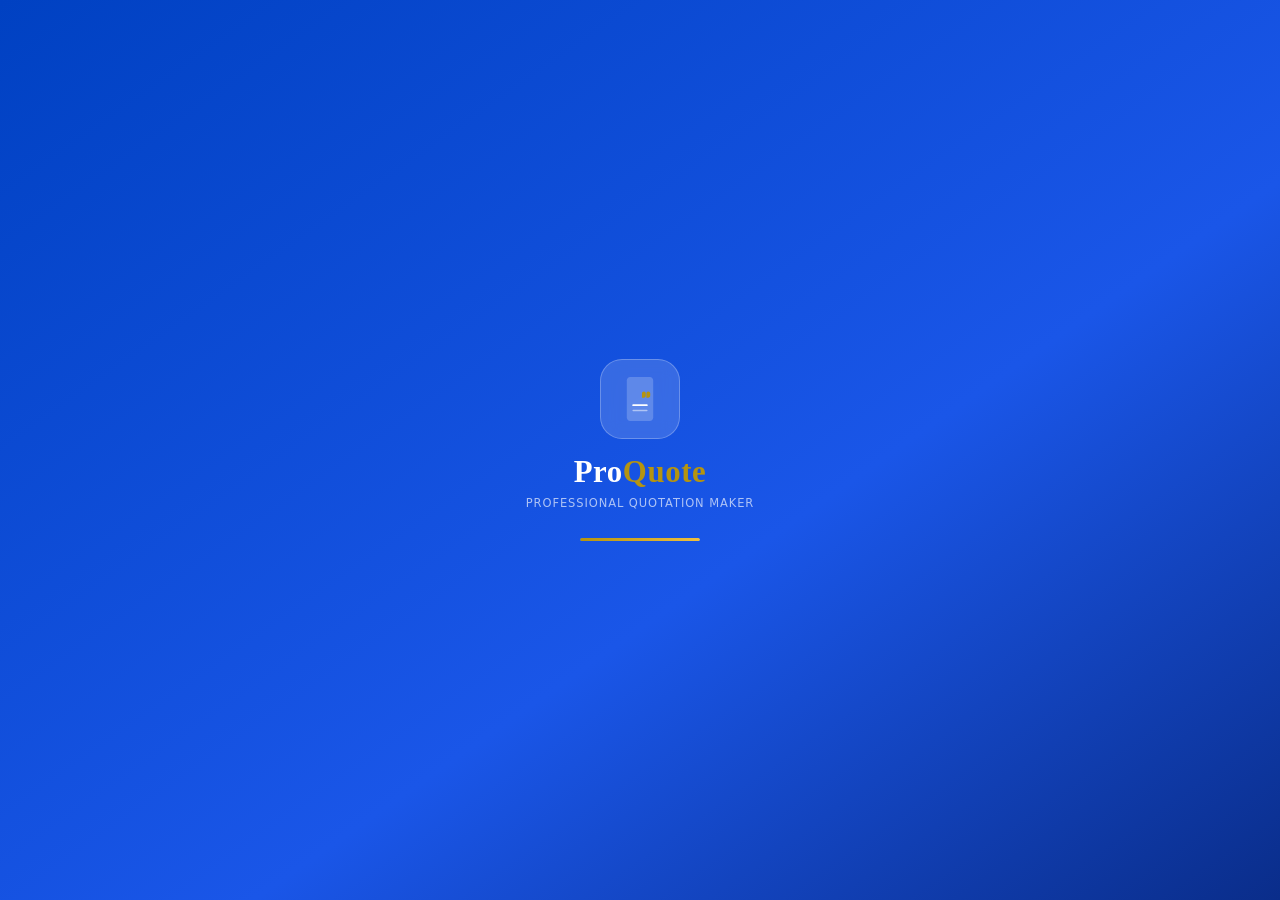
==== commit 5471da53: "new" ====
--- a/index.html
+++ b/index.html
@@ -11,331 +11,27 @@
 <meta name="apple-mobile-web-app-title" content="ProQuote">
 <link rel="apple-touch-icon" href="[data-uri]">
 <link rel="manifest" id="pwa-manifest">
-<style>
-*,*::before,*::after{box-sizing:border-box;margin:0;padding:0}
-:root{
-  --bg:#f0f2f7;--panel:#fff;--panel2:#f7f8fc;
-  --border:#e2e5ef;--border2:#d0d4e4;
-  --text:#1a1d2e;--muted:#7a7f9a;--dim:#b0b5cc;
-  --accent:#2557d6;--accent-s:#eef1fd;--accent-h:#1a46c0;
-  --danger:#e53935;--danger-s:#fdecea;
-  --success:#1b8a5a;--success-s:#e6f4ee;
-  --warn:#d97706;--warn-s:#fef3e0;
-  --r:8px;--sh:0 2px 12px rgba(0,0,0,.08);--sh-lg:0 8px 32px rgba(0,0,0,.14);--doc:#1e40af;
-}
-html{font-size:14px}
-body{font-family:-apple-system,'Segoe UI',system-ui,sans-serif;background:var(--bg);color:var(--text);height:100vh;overflow:hidden;display:flex;flex-direction:column}
-
-/* DARK MODE */
-body.dark{--bg:#0f1117;--panel:#1a1d2e;--panel2:#1e2235;--border:#2a2f45;--border2:#353c58;--text:#e8eaf6;--muted:#8890b0;--dim:#4a5175;--accent-s:#1a2456}
-body.dark input,body.dark textarea,body.dark select{background:var(--panel2);border-color:var(--border);color:var(--text)}
-body.dark .tog-row{background:var(--panel2);border-color:var(--border)}
-body.dark .tog-row:hover{background:#252a40}
-body.dark .irow{background:var(--panel2);border-color:var(--border)}
-body.dark .irow:hover{background:#252a40}
-body.dark .irow-section{background:#252a40;border-color:var(--border)}
-body.dark .irow-section input{color:var(--text)}
-body.dark .items-hd{background:#252a40}
-body.dark .modal{background:var(--panel);color:var(--text)}
-body.dark .btn-outline{background:var(--panel2);border-color:var(--border);color:var(--text)}
-body.dark .btn-ghost{color:var(--muted)}
-body.dark .lib-item{background:var(--panel2);border-color:var(--border)}
-body.dark .theme-card{background:var(--panel2);border-color:var(--border)}
-body.dark .profile-capsule{background:var(--panel2);border-color:var(--border)}
-
-/* TOPBAR */
-.topbar{height:54px;background:var(--panel);border-bottom:1px solid var(--border);display:flex;align-items:center;justify-content:space-between;padding:0 16px;flex-shrink:0;z-index:100}
-.logo{font-family:Georgia,serif;font-size:1.15rem;font-weight:700;display:flex;align-items:center;gap:8px}
-.logo-mark{width:26px;height:26px;background:var(--accent);border-radius:6px;display:flex;align-items:center;justify-content:center;color:#fff;font-size:.7rem;font-weight:700}
-.top-r{display:flex;gap:6px;align-items:center}
-.autosave-lbl{font-size:.68rem;color:var(--success);display:none;align-items:center;gap:4px}
-.autosave-dot{width:7px;height:7px;border-radius:50%;background:var(--success);display:inline-block}
-
-/* STEPBAR */
-.stepbar{height:46px;background:var(--panel);border-bottom:1px solid var(--border);display:flex;align-items:stretch;padding:0 12px;gap:2px;flex-shrink:0;overflow-x:auto;scrollbar-width:none}
-.stepbar::-webkit-scrollbar{display:none}
-.stab{display:flex;align-items:center;gap:5px;padding:0 12px;background:none;border:none;border-bottom:2px solid transparent;font-family:-apple-system,system-ui,sans-serif;font-size:.78rem;font-weight:500;color:var(--muted);cursor:pointer;white-space:nowrap;transition:all .15s}
-.stab:hover{color:var(--text)}.stab.active{color:var(--accent);border-bottom-color:var(--accent)}.stab.done{color:var(--success)}
-.sbadge{width:18px;height:18px;border-radius:50%;background:var(--border);font-size:.65rem;font-weight:700;display:flex;align-items:center;justify-content:center;flex-shrink:0;transition:all .15s}
-.stab.active .sbadge{background:var(--accent);color:#fff}.stab.done .sbadge{background:var(--success);color:#fff}
-.ssep{width:1px;background:var(--border);margin:12px 0;flex-shrink:0}
-
-/* MAIN GRID */
-.main{display:grid;grid-template-columns:440px 1fr;flex:1;overflow:hidden;min-height:0}
-
-/* FORM PANEL */
-.fp{background:var(--panel);border-right:1px solid var(--border);display:flex;flex-direction:column;overflow:hidden}
-.pane{display:none;flex:1;flex-direction:column;min-height:0}
-.pane.active{display:flex;animation:paneIn .2s ease}
-@keyframes paneIn{from{opacity:0;transform:translateY(6px)}to{opacity:1;transform:translateY(0)}}
-.pane-head{padding:18px 22px 14px;border-bottom:1px solid var(--border);background:var(--panel2);flex-shrink:0}
-.pane-title{font-family:Georgia,serif;font-size:1.05rem;font-weight:700}
-.pane-sub{font-size:.78rem;color:var(--muted);margin-top:3px}
-.pane-body{flex:1;overflow-y:auto;padding:20px 22px;scrollbar-width:thin;scrollbar-color:var(--border2) transparent}
-.pane-body::-webkit-scrollbar{width:5px}.pane-body::-webkit-scrollbar-thumb{background:var(--border2);border-radius:4px}
-.pnav{display:flex;gap:10px;padding:14px 22px;border-top:1px solid var(--border);background:var(--panel2);flex-shrink:0}
-
-/* FORM CONTROLS */
-.fg{margin-bottom:16px}.fg:last-child{margin-bottom:0}
-.fl{display:block;font-size:.72rem;font-weight:700;letter-spacing:.05em;text-transform:uppercase;color:var(--muted);margin-bottom:6px}
-input[type=text],input[type=number],input[type=date],input[type=email],input[type=tel],textarea,select{
-  width:100%;padding:10px 13px;border:1px solid var(--border);border-radius:var(--r);
-  font-family:-apple-system,system-ui,sans-serif;font-size:.9rem;color:var(--text);
-  background:var(--panel);outline:none;transition:border .15s,box-shadow .15s;appearance:none}
-input:focus,textarea:focus,select:focus{border-color:var(--accent);box-shadow:0 0 0 3px var(--accent-s)}
-input::placeholder,textarea::placeholder{color:var(--dim)}
-textarea{resize:vertical;min-height:64px;line-height:1.6}
-select{background-image:url("data:image/svg+xml,%3Csvg xmlns='http://www.w3.org/2000/svg' width='10' height='6'%3E%3Cpath d='M1 1l4 4 4-4' stroke='%237a7f9a' stroke-width='1.5' fill='none' stroke-linecap='round'/%3E%3C/svg%3E");background-repeat:no-repeat;background-position:right 12px center;padding-right:32px;cursor:pointer}
-input[type=range]{width:100%;padding:0;border:none;background:none;box-shadow:none;accent-color:var(--accent);height:20px;cursor:pointer}
-input[type=number]::-webkit-inner-spin-button,input[type=number]::-webkit-outer-spin-button{-webkit-appearance:none;margin:0}
-input[type=number]{-moz-appearance:textfield}
-input[type=color]{width:36px;height:36px;padding:2px;border-radius:6px;cursor:pointer;border:1px solid var(--border)}
-.r2{display:grid;grid-template-columns:1fr 1fr;gap:12px}
-.hr{border:none;border-top:1px solid var(--border);margin:18px 0}
-.sec-lbl{font-size:.7rem;font-weight:700;letter-spacing:.1em;text-transform:uppercase;color:var(--dim);margin-bottom:12px}
-
-/* BUTTONS */
-.btn{display:inline-flex;align-items:center;justify-content:center;gap:6px;padding:8px 16px;border-radius:var(--r);font-family:-apple-system,system-ui,sans-serif;font-size:.82rem;font-weight:600;border:1px solid transparent;cursor:pointer;transition:background .18s,border-color .18s,box-shadow .18s,transform .1s,color .18s;white-space:nowrap;letter-spacing:.01em}
-.btn:active{transform:scale(.97)}
-.btn-primary{background:var(--accent);color:#fff;border:none;box-shadow:0 2px 8px rgba(37,87,214,.25)}.btn-primary:hover{background:var(--accent-h);box-shadow:0 4px 14px rgba(37,87,214,.35)}
-.btn-outline{background:var(--panel);color:var(--text);border:1px solid var(--border)}.btn-outline:hover{border-color:var(--accent);color:var(--accent);background:var(--accent-s)}
-.btn-ghost{background:transparent;color:var(--muted);border:none;border-radius:var(--r)}.btn-ghost:hover{color:var(--text);background:var(--panel2)}
-.btn-danger{background:var(--danger-s);color:var(--danger);border:1px solid rgba(229,57,53,.2)}.btn-danger:hover{background:var(--danger);color:#fff;box-shadow:0 2px 8px rgba(229,57,53,.3)}
-.btn-success{background:var(--success);color:#fff;border:none;box-shadow:0 2px 8px rgba(27,138,90,.22)}.btn-success:hover{filter:brightness(1.08)}
-.btn-whatsapp{background:#25D366;color:#fff;border:none;box-shadow:0 2px 8px rgba(37,211,102,.25)}.btn-whatsapp:hover{background:#1ebe5d}
-.btn-sm{padding:5px 11px;font-size:.74rem}.btn-full{width:100%}
-
-/* TOGGLE */
-.tog-row{display:flex;align-items:center;justify-content:space-between;padding:9px 12px;border:1px solid var(--border);border-radius:var(--r);margin-bottom:7px;cursor:pointer;user-select:none;background:var(--panel2);transition:border .15s}
-.tog-row:hover{border-color:var(--border2);background:#fff}
-.tog-name{font-size:.83rem;font-weight:500}.tog-hint{font-size:.71rem;color:var(--muted);margin-top:2px}
-.sw{width:34px;height:19px;border-radius:10px;background:var(--border2);position:relative;transition:background .15s;flex-shrink:0;margin-left:10px}
-.sw::after{content:'';position:absolute;width:13px;height:13px;background:#fff;border-radius:50%;top:3px;left:3px;transition:left .15s;box-shadow:0 1px 3px rgba(0,0,0,.2)}
-.sw.on{background:var(--accent)}.sw.on::after{left:18px}
-
-/* ITEMS EDITOR */
-.items-wrap{border:1px solid var(--border);border-radius:var(--r);overflow:hidden;margin-bottom:8px}
-.items-hd{display:grid;grid-template-columns:20px 1fr 48px 80px 60px 26px;gap:5px;padding:6px 10px;background:var(--border);font-size:.65rem;font-weight:700;letter-spacing:.08em;text-transform:uppercase;color:var(--muted)}
-.irow{display:grid;grid-template-columns:20px 1fr 48px 80px 60px 26px;gap:5px;padding:5px 10px;border-top:1px solid var(--border);align-items:center;background:#fff;transition:background .1s}
-.irow:first-of-type{border-top:none}.irow:hover{background:#fafbff}
-.irow input{padding:5px 7px;font-size:.78rem;border-radius:5px}
-.idesc-wrap{display:flex;flex-direction:column;gap:3px}
-.idr{display:none;align-items:center;gap:7px;padding:4px 0 2px;border-top:1px dashed var(--border);margin-top:3px}
-.irow.has-disc .idr{display:flex}
-.dtag{font-size:.68rem;color:var(--warn);background:var(--warn-s);padding:2px 6px;border-radius:3px;font-weight:600;white-space:nowrap}
-.idel{background:none;border:none;width:24px;height:24px;border-radius:4px;display:flex;align-items:center;justify-content:center;cursor:pointer;color:var(--dim);font-size:.82rem;transition:all .12s}
-.idel:hover{background:var(--danger-s);color:var(--danger)}
-.irow-section{display:grid;grid-template-columns:20px 1fr 26px;gap:5px;padding:7px 10px;border-top:1px solid var(--border);align-items:center;background:var(--panel2)}
-.irow-section:first-of-type{border-top:none}
-.irow-section input[type=text]{font-weight:700;font-size:.82rem;background:transparent;border-color:transparent;padding:3px 6px}
-.irow-section input[type=text]:focus{background:var(--panel);border-color:var(--accent)}
-.add-btn{width:100%;padding:8px;background:none;border:1px dashed var(--accent);border-radius:var(--r);color:var(--accent);font-family:-apple-system,system-ui,sans-serif;font-size:.78rem;font-weight:600;cursor:pointer;display:flex;align-items:center;justify-content:center;gap:5px;transition:all .15s}
-.add-btn:hover{background:var(--accent-s)}
-
-/* LOGO UPLOAD */
-.ldrop{border:2px dashed var(--border2);border-radius:var(--r);padding:14px;text-align:center;position:relative;cursor:pointer;transition:all .15s;background:var(--panel2)}
-.ldrop:hover{border-color:var(--accent);background:var(--accent-s)}
-.ldrop input[type=file]{position:absolute;inset:0;opacity:0;cursor:pointer;width:100%;height:100%}
-.ldrop-lbl{font-size:.76rem;color:var(--muted)}.ldrop-sub{font-size:.68rem;color:var(--dim);margin-top:2px}
-
-/* COLOR PRESETS */
-.cpicks{display:flex;gap:7px;flex-wrap:wrap;margin-top:7px}
-.cpick{width:22px;height:22px;border-radius:50%;cursor:pointer;border:2px solid transparent;transition:all .12s;flex-shrink:0}
-.cpick:hover,.cpick.sel{border-color:var(--text);transform:scale(1.18)}
-
-/* PROFILE CAPSULES */
-.profile-capsules{display:flex;flex-wrap:wrap;gap:6px;margin-bottom:4px}
-.profile-capsule{display:flex;align-items:center;gap:6px;padding:5px 10px 5px 6px;background:var(--panel2);border:1px solid var(--border);border-radius:20px;cursor:pointer;transition:all .15s;user-select:none;font-size:.78rem}
-.profile-capsule:hover{border-color:var(--accent);background:var(--accent-s)}
-.profile-capsule.active-cap{border-color:var(--accent);background:var(--accent-s);color:var(--accent)}
-.cap-dot{width:22px;height:22px;border-radius:50%;display:flex;align-items:center;justify-content:center;color:#fff;font-size:.65rem;font-weight:700;flex-shrink:0}
-.cap-name{font-weight:600;max-width:120px;overflow:hidden;text-overflow:ellipsis;white-space:nowrap}
-.cap-edit{margin-left:2px;padding:2px 6px;border-radius:10px;font-size:.65rem;color:var(--muted);background:none;border:none;cursor:pointer;transition:all .12s}
-.cap-edit:hover{background:var(--border);color:var(--text)}
-
-/* THEME PICKER */
-.theme-grid{display:grid;grid-template-columns:1fr 1fr;gap:8px;margin-top:8px}
-.theme-card{border:2px solid var(--border);border-radius:var(--r);padding:10px 10px 8px;cursor:pointer;transition:all .15s;background:var(--panel2)}
-.theme-card:hover{border-color:var(--accent)}.theme-card.sel{border-color:var(--accent);background:var(--accent-s)}
-.theme-preview{height:40px;border-radius:4px;margin-bottom:6px;overflow:hidden}
-.theme-name{font-size:.74rem;font-weight:700;text-align:center}
-.theme-desc{font-size:.64rem;color:var(--muted);text-align:center;margin-top:2px}
-
-/* ITEM LIBRARY */
-.lib-item{display:flex;align-items:center;justify-content:space-between;padding:8px 12px;border:1px solid var(--border);border-radius:var(--r);margin-bottom:6px;background:var(--panel2);transition:all .12s}
-.lib-item:hover{border-color:var(--accent)}
-.lib-item-name{font-size:.83rem;font-weight:600}
-.lib-item-meta{font-size:.71rem;color:var(--muted);margin-top:1px}
-
-/* PREVIEW PANEL */
-.pp{background:var(--bg);overflow-y:auto;overflow-x:hidden;display:flex;flex-direction:column;align-items:center;padding:16px 16px 32px;gap:12px;scrollbar-width:thin;scrollbar-color:var(--border2) transparent}
-.pp::-webkit-scrollbar{width:6px}.pp::-webkit-scrollbar-thumb{background:var(--border2);border-radius:4px}
-.pvbar{width:100%;display:flex;align-items:center;justify-content:space-between;flex-wrap:wrap;gap:8px;flex-shrink:0}
-.pvbar-l{font-size:.7rem;font-weight:700;letter-spacing:.1em;text-transform:uppercase;color:var(--muted);display:flex;align-items:center;gap:8px}
-.pg-pill{background:var(--accent-s);color:var(--accent);border:1px solid var(--border);border-radius:20px;padding:2px 10px;font-size:.7rem;font-weight:700}
-.pvbar-r{display:flex;gap:6px;align-items:center;flex-wrap:wrap}
-.vg{display:flex;gap:3px;background:#fff;border:1px solid var(--border);border-radius:6px;padding:3px;align-items:center}
-.vc{display:flex;align-items:center;gap:3px;padding:3px 8px;border-radius:4px;font-size:.7rem;font-weight:600;border:none;background:none;cursor:pointer;color:var(--muted);transition:all .12s}
-.vc.on{background:var(--accent);color:#fff}
-.doc-scaler{width:100%;flex-shrink:0}
-.doc-scaler-inner{transform-origin:top left;width:794px;flex-shrink:0}
-
-/* DOCUMENT */
-#qdoc{width:794px;background:#fff;box-shadow:var(--sh-lg);border-radius:3px;font-family:-apple-system,system-ui,sans-serif;color:#1a1d2e}
-.dpage{width:794px;min-height:1122px;padding:36px 48px 48px;position:relative;background:#fff;display:flex;flex-direction:column;border-bottom:3px dashed #d0d4e4}
-.dpage:last-child{border-bottom:none}
-
-/* SUMMARY CARD */
-.sum-card{background:var(--panel2);border:1px solid var(--border);border-radius:var(--r);padding:13px 15px;font-size:.8rem;line-height:2}
-
-/* MODAL */
-.overlay{display:none;position:fixed;inset:0;background:rgba(10,10,20,.55);backdrop-filter:blur(4px);z-index:500;align-items:center;justify-content:center}
-.overlay.open{display:flex}
-.modal{background:#fff;border-radius:12px;padding:26px 22px;max-width:400px;width:90%;box-shadow:var(--sh-lg);animation:mIn .2s ease}
-@keyframes mIn{from{opacity:0;transform:scale(.92)}to{opacity:1;transform:scale(1)}}
-.micon{text-align:center;font-size:1.8rem;margin-bottom:9px}
-.mtitle{font-family:Georgia,serif;font-size:.95rem;font-weight:700;text-align:center;margin-bottom:6px}
-.mmsg{font-size:.8rem;color:var(--muted);text-align:center;line-height:1.6;margin-bottom:18px}
-.mbtns{display:flex;gap:8px;justify-content:center}
-
-/* TOAST */
-.tray{position:fixed;bottom:18px;right:18px;z-index:600;display:flex;flex-direction:column;gap:6px;pointer-events:none}
-.toast{background:#1a1d2e;color:#fff;padding:9px 14px;border-radius:7px;font-size:.78rem;font-weight:500;box-shadow:var(--sh-lg);display:flex;align-items:center;gap:6px;animation:tIn .2s ease;pointer-events:auto;max-width:260px}
-.toast.ok{background:var(--success)}.toast.err{background:var(--danger)}
-@keyframes tIn{from{opacity:0;transform:translateX(20px) scale(.95)}to{opacity:1;transform:translateX(0) scale(1)}}
-@keyframes tOut{to{opacity:0;transform:translateX(20px) scale(.92)}}
-@keyframes slideDown{from{transform:translateY(-100%);opacity:0}to{transform:translateY(0);opacity:1}}
-@keyframes slideUp{from{transform:translateY(0);opacity:1}to{transform:translateY(-100%);opacity:0}}
-
-/* TABLET */
-@media(max-width:1024px){.main{grid-template-columns:380px 1fr}}
-@media(max-width:900px){.main{grid-template-columns:340px 1fr}}
-
-/* MOBILE PORTRAIT — form first, preview below */
-@media(max-width:768px){
-  html{font-size:14px}
-  body{overflow-y:auto;overflow-x:hidden;height:auto;min-height:100vh}
-  .main{display:flex;flex-direction:column;overflow:visible;min-height:0}
-  .fp{border-right:none;border-bottom:1px solid var(--border);display:flex;flex-direction:column;overflow:visible;flex-shrink:0}
-  .pane{display:none;flex-direction:column;min-height:0}
-  .pane.active{display:flex}
-  .pane-body{overflow-y:visible;max-height:none;padding:14px 16px}
-  .pp{min-height:50vh;padding:12px 8px 24px;overflow-x:hidden;overflow-y:visible}
-  .doc-scaler{width:100%;overflow:hidden}
-  .pvbar{flex-wrap:wrap;gap:6px;padding:0 4px}
-  .pvbar-l{font-size:.68rem}
-  .r2{grid-template-columns:1fr}
-  /* Topbar */
-  .topbar{padding:0 10px;height:50px}
-  .top-r{gap:4px}
-  .top-r .btn-ghost:not(#dark-btn){display:none}
-  .top-r #install-btn{display:none !important}
-  /* Stepbar */
-  .stepbar{height:42px;padding:0 6px}
-  .stab{padding:0 7px;font-size:.7rem;gap:4px}
-  .ssep{margin:10px 0}
-  /* Touch targets */
-  .btn{min-height:42px;padding:9px 14px}
-  .btn-sm{min-height:36px;padding:6px 11px;font-size:.76rem}
-  .btn-full{min-height:46px;font-size:.9rem}
-  .tog-row{padding:12px 14px;min-height:44px}
-  .pnav{padding:12px 16px;gap:8px}
-  .pane-head{padding:14px 16px 10px}
-  /* Items on mobile — stack description full width */
-  .items-hd{grid-template-columns:18px 1fr 44px 72px 50px 22px;gap:3px;padding:5px 8px}
-  .irow{grid-template-columns:18px 1fr 44px 72px 50px 22px;gap:3px;padding:4px 8px}
-  .items-wrap{border-radius:6px}
-  /* Save indicator */
-  .save-indicator{font-size:.82rem;padding:8px 12px}
-}
-
-/* MOBILE LANDSCAPE — side by side like tablet */
-@media(max-width:768px) and (orientation:landscape){
-  body{overflow:hidden;height:100vh}
-  .main{display:grid;grid-template-columns:300px 1fr;flex-direction:unset;height:calc(100vh - 96px)}
-  .fp{overflow:hidden;border-right:1px solid var(--border);border-bottom:none;display:flex}
-  .pane-body{overflow-y:auto;max-height:none}
-  .pp{height:100%;overflow-y:auto;padding:10px 8px}
-  .top-r .btn-ghost:not(#dark-btn){display:inline-flex}
-}
-
-/* SMALL PHONES */
-@media(max-width:380px){
-  .stab span:not(.sbadge){display:none}
-  .stab{padding:0 6px}
-  .pane-body{padding:12px}
-}
-
-/* DOCUMENT STYLES */
-.dhdr{display:flex;align-items:flex-start;justify-content:space-between;margin-bottom:14px}
-.dhdr-l{display:flex;flex-direction:column;align-items:flex-start;gap:5px}
-.dco-name{font-family:Georgia,serif;font-size:1.15rem;font-weight:700;color:#0f1117;line-height:1.2}
-.dco-loc{font-size:.73rem;color:#6a6f88;margin-top:1px}
-.dhdr-r{text-align:right}
-.dtitle{font-family:Georgia,serif;font-size:1rem;font-weight:700;color:var(--doc);letter-spacing:.02em}
-.dstatus{margin-top:5px}
-.schip{display:inline-block;padding:2px 9px;border-radius:20px;font-size:.63rem;font-weight:700;letter-spacing:.08em;text-transform:uppercase}
-.s-draft{background:#fff3cd;color:#856404;border:1px solid #ffc107}
-.s-sent{background:#cfe2ff;color:#0a58ca;border:1px solid #9ec5fe}
-.s-approved{background:#d1e7dd;color:#0f5132;border:1px solid #a3cfbb}
-.s-rejected{background:#f8d7da;color:#842029;border:1px solid #f1aeb5}
-.ddates{margin-top:8px}
-.ddate-row{display:flex;justify-content:flex-end;align-items:center;gap:8px;margin-top:3px}
-.ddate-lbl{font-size:.68rem;color:#8a90a8;font-weight:500}
-.ddate-val{font-size:.75rem;color:#1a1d2e;font-weight:600}
-.dbar{height:3px;background:var(--doc);border-radius:2px;margin-bottom:16px;-webkit-print-color-adjust:exact;print-color-adjust:exact}
-.parties{display:grid;grid-template-columns:1fr 1fr;gap:20px;margin-bottom:18px;padding:12px 14px;background:#f8f9fc;border-radius:6px;border:1px solid #eef0f8}
-.pty-lbl{font-size:.6rem;font-weight:700;letter-spacing:.12em;text-transform:uppercase;color:#a0a5be;margin-bottom:4px}
-.pty-name{font-size:.88rem;font-weight:700;color:#0f1117;line-height:1.3}
-.pty-detail{font-size:.72rem;color:#6a6f88;margin-top:2px;line-height:1.7}
-
-/* PRINT */
-@media print{
-  .topbar,.stepbar,.fp,.pvbar{display:none !important}
-  .main{display:block}.pp{padding:0;background:#fff;display:block}
-  #qdoc{box-shadow:none;border-radius:0;width:100%}
-  .dpage{border-bottom:none;page-break-after:always}.dpage:last-child{page-break-after:avoid}
-  @page{size:A4;margin:0}
-}
-
-/* SAVED DATA DRAWERS */
-.drawer{background:var(--panel2);border:1px solid var(--border);border-radius:var(--r);margin-bottom:14px;overflow:hidden}
-.drawer-hd{display:flex;align-items:center;justify-content:space-between;padding:8px 12px;cursor:pointer;user-select:none;gap:8px}
-.drawer-hd:hover{background:var(--border)}
-.drawer-title{font-size:.72rem;font-weight:700;letter-spacing:.06em;text-transform:uppercase;color:var(--muted);display:flex;align-items:center;gap:6px}
-.drawer-body{padding:0 10px 10px;display:none}
-.drawer.open .drawer-body{display:block}
-.drawer-chevron{font-size:.7rem;color:var(--dim);transition:transform .15s}
-.drawer.open .drawer-chevron{transform:rotate(180deg)}
-.saved-row{display:flex;align-items:center;gap:7px;padding:6px 8px;border-radius:6px;cursor:pointer;transition:background .12s;border:1px solid transparent}
-.saved-row:hover{background:var(--accent-s);border-color:var(--accent)}
-.saved-row-info{flex:1;min-width:0}
-.saved-row-name{font-size:.82rem;font-weight:600;overflow:hidden;text-overflow:ellipsis;white-space:nowrap}
-.saved-row-meta{font-size:.69rem;color:var(--muted);margin-top:1px;overflow:hidden;text-overflow:ellipsis;white-space:nowrap}
-.saved-row-del{width:22px;height:22px;border-radius:4px;border:none;background:none;color:var(--dim);cursor:pointer;font-size:.78rem;display:flex;align-items:center;justify-content:center;flex-shrink:0;transition:all .12s}
-.saved-row-del:hover{background:var(--danger-s);color:var(--danger)}
-.saved-dot{width:28px;height:28px;border-radius:50%;display:flex;align-items:center;justify-content:center;color:#fff;font-size:.65rem;font-weight:700;flex-shrink:0}
-.lib-badge{font-size:.62rem;background:var(--accent-s);color:var(--accent);padding:1px 6px;border-radius:10px;font-weight:600}
-
-/* OVERFLOW MENU */
-.menu-item{display:flex;align-items:center;gap:9px;width:100%;padding:9px 16px;background:none;border:none;font-family:-apple-system,system-ui,sans-serif;font-size:.83rem;font-weight:500;color:var(--text);cursor:pointer;text-align:left;transition:background .12s;white-space:nowrap}
-.menu-item:hover{background:var(--accent-s);color:var(--accent)}
-body.dark .menu-item:hover{background:var(--border);color:var(--text)}
-#overflow-menu{transition:none}
-
-/* SAVE FLOW - simplified */
-.save-indicator{display:inline-flex;align-items:center;gap:5px;font-size:.72rem;color:var(--success);font-weight:600;padding:4px 10px;background:var(--success-s,#e8f5e9);border-radius:20px;border:1px solid var(--success)}
-.save-dot{width:7px;height:7px;border-radius:50%;background:var(--success);animation:pulse 2s infinite}
-@keyframes pulse{0%,100%{opacity:1}50%{opacity:.4}}
-.quick-save-btn{display:flex;align-items:center;gap:6px;width:100%;padding:10px 14px;background:var(--success);color:#fff;border:none;border-radius:var(--r);font-size:.84rem;font-weight:700;cursor:pointer;transition:all .15s;justify-content:center}
-.quick-save-btn:hover{filter:brightness(1.1)}
-.quick-save-btn:active{transform:scale(.97)}
-.saved-empty{text-align:center;padding:16px 8px;color:var(--muted);font-size:.78rem}
-.saved-empty-icon{font-size:1.6rem;margin-bottom:6px}
-.loaded-badge{font-size:.65rem;background:var(--success);color:#fff;padding:2px 7px;border-radius:10px;font-weight:700;margin-left:4px}
-
-</style>
+<link rel="stylesheet" href="css/styles.css">
 </head>
+<body>
+
+<!-- ═══ SPLASH SCREEN ═══ -->
+<div id="splash">
+  <div class="splash-logo">
+    <div class="splash-icon">
+      <svg width="44" height="44" viewBox="0 0 75 125" xmlns="http://www.w3.org/2000/svg">
+        <path d="M10,0 H65 C70.52,0 75,4.48 75,10 V115 C75,120.52 70.52,125 65,125 H10 C4.48,125 0,120.52 0,115 V10 C0,4.48 4.48,0 10,0 Z" fill="rgba(255,255,255,.2)"/>
+        <path d="M45,40 C41.69,40 39,42.69 39,46 V50 H51 V46 C51,42.69 48.31,40 45,40 Z M59,40 C55.69,40 53,42.69 53,46 V50 H65 V46 C65,42.69 62.31,40 59,40 Z M39,50 L39,60 L45,60 C48.31,60 51,57.31 51,54 L51,50 L39,50 Z M53,50 L53,60 L59,60 C62.31,60 65,57.31 65,54 L65,50 L53,50 Z" fill="#B59410" transform="translate(8,5) scale(0.9)"/>
+        <line x1="18" y1="80" x2="57" y2="80" stroke="#fff" stroke-width="5" stroke-linecap="round"/>
+        <line x1="18" y1="95" x2="57" y2="95" stroke="rgba(255,255,255,.5)" stroke-width="4" stroke-linecap="round"/>
+      </svg>
+    </div>
+    <div class="splash-name">Pro<span>Quote</span></div>
+    <div class="splash-tagline">Professional Quotation Maker</div>
+    <div class="splash-bar"><div class="splash-bar-inner"></div></div>
+  </div>
+</div>
+
 <body>
 
 <!-- CONFIRM MODAL -->
@@ -618,13 +314,20 @@
           <input type="file" accept="image/*" onchange="uploadLogo(event)">
           <div id="ldrop-in"><div style="font-size:1.4rem;margin-bottom:4px">🏢</div><div class="ldrop-lbl">Click or drag logo here</div><div class="ldrop-sub">PNG, JPG, SVG · max 2MB</div></div>
         </div>
-        <div id="logo-acts" style="display:none;gap:6px;margin-top:7px">
+        <div id="logo-acts" style="display:none;gap:6px;margin-top:7px;flex-wrap:wrap">
           <button class="btn btn-sm btn-outline" onclick="toggleResize()">✂ Resize</button>
           <button class="btn btn-sm btn-danger" onclick="removeLogo()">✕ Remove</button>
         </div>
         <div id="logo-resize" style="display:none;margin-top:8px">
           <label class="fl">Logo size: <span id="lsize-lbl">70</span>px</label>
           <input type="range" id="lsize" min="40" max="150" value="70" oninput="resizeLogo(this.value)">
+        </div>
+        <div id="logo-bg-row" style="display:none;margin-top:8px">
+          <label class="logo-bg-toggle">
+            <input type="checkbox" id="logo-bg-chk" onchange="toggleLogoBg(this.checked)">
+            <span>Add white background to logo</span>
+          </label>
+          <div id="logobg-hint" style="font-size:.68rem;color:var(--muted);margin-top:3px">Transparent (for PNG logos)</div>
         </div>
         <hr class="hr">
         <div class="sec-lbl">Brand Colour</div>
@@ -893,1292 +596,13 @@
   </div>
 </div><!-- /main -->
 
-<script>
-/* stubs for removed features */
-function debouncedR(){dr();}
-function validateDates(){return true;}
-function closeM(){try{$('ov').classList.remove('open');}catch(e){}}
-function clearActiveCapsule(){}
-
-/* ─── CONFIRM NEW ─── */
-function confirmNew(){
-  // Show inline confirm banner
-  let banner=$('confirm-new-bar');
-  if(!banner){
-    banner=document.createElement('div');
-    banner.id='confirm-new-bar';
-    banner.style.cssText='position:fixed;top:54px;left:0;right:0;z-index:400;background:#e53935;color:#fff;display:flex;align-items:center;justify-content:space-between;padding:10px 18px;font-size:.84rem;font-weight:600;box-shadow:0 2px 8px rgba(0,0,0,.2);animation:slideDown .2s ease';
-    banner.innerHTML=`<span>⚠ Clear everything and start a new quotation?</span><div style="display:flex;gap:8px"><button onclick="document.getElementById('confirm-new-bar').remove()" style="background:rgba(255,255,255,.2);border:1px solid rgba(255,255,255,.4);color:#fff;padding:5px 14px;border-radius:6px;cursor:pointer;font-weight:600;font-size:.8rem">Cancel</button><button onclick="document.getElementById('confirm-new-bar').remove();resetAll()" style="background:#fff;border:none;color:#e53935;padding:5px 14px;border-radius:6px;cursor:pointer;font-weight:700;font-size:.8rem">Yes, Clear</button></div>`;
-    document.body.appendChild(banner);
-    setTimeout(()=>{if(banner.parentNode)banner.remove();},6000);
-  }
-}
-
-/* ═══ STATE ═══ */
-const $=id=>document.getElementById(id);
-const g=id=>$(id)?$(id).value:'';
-const esc=s=>String(s||'').replace(/&/g,'&amp;').replace(/</g,'&lt;').replace(/>/g,'&gt;').replace(/"/g,'&quot;');
-const nl=s=>esc(s).replace(/\n/g,'<br>');
-const iso=d=>d.toISOString().split('T')[0];
-const fmt=n=>Number(n||0).toLocaleString('en',{minimumFractionDigits:2,maximumFractionDigits:2});
-function fmtD(s){if(!s)return'—';const d=new Date(s+'T00:00:00');return isNaN(d)?s:d.toLocaleDateString('en-GB',{day:'2-digit',month:'short',year:'numeric'});}
-function uid(){return Math.random().toString(36).slice(2,9);}
-function round(n){const m=g('p-round');if(m==='round')return Math.round(n);if(m==='ceil')return Math.ceil(n);if(m==='floor')return Math.floor(n);return Math.round(n*100)/100;}
-function curr(){return g('s-curr')||'रु';}
-function getVat(){const v=g('p-vat');return v==='custom'?parseFloat(g('p-vat-c'))||0:parseFloat(v)||0;}
-function getUnit(){const v=g('s-unit');return v==='custom'?g('s-unit-custom')||'':v;}
-
-let items=[];
-let extraTaxes=[];
-let currentTheme='classic';
-let logoURL=null,logoW=70;
-let renderTimer=null;
-const SW={rates:true,dscol:true,savings:true,vat:true,grandtot:true,notes:true,payterms:true,sign:true};
-
-/* ═══ INIT ═══ */
-window.onload=()=>{
-  const t=new Date(),v=new Date(t);v.setDate(v.getDate()+30);
-  $('q-date').value=iso(t);$('q-valid').value=iso(v);
-  $('q-no').value=nextQNo();
-  // Auto-detect system theme, override with saved preference if set
-  const savedDark=localStorage.getItem('pq_dark');
-  if(savedDark!==null){
-    applyDark(savedDark==='1');
-  } else {
-    const prefersDark=window.matchMedia('(prefers-color-scheme: dark)').matches;
-    applyDark(prefersDark);
-  }
-  // Listen for system theme changes (if no manual override)
-  window.matchMedia('(prefers-color-scheme: dark)').addEventListener('change',e=>{
-    if(localStorage.getItem('pq_dark')===null) applyDark(e.matches);
-  });
-  restoreDraft(); // async - handles buildItems/r internally
-  buildItems();r(); // initial render with empty state
-  initScaler();
-  initSavedCounts();
-  window.addEventListener('beforeunload',saveDraft);
-  // Close modals on backdrop click
-  ['ov-new','ov-saved','ov-templates'].forEach(id=>{
-    const el=$(id);
-    if(el) el.addEventListener('click',e=>{if(e.target===el)el.classList.remove('open');});
-  });
-  // Undo/redo via Ctrl+Z / Ctrl+Y still supported
-  document.addEventListener('keydown',e=>{
-    const tag=document.activeElement.tagName;
-    const typing=tag==='INPUT'||tag==='TEXTAREA'||tag==='SELECT';
-    if(e.shiftKey&&e.key==='A'&&!typing){e.preventDefault();if(!$('pane-4').classList.contains('active'))goS(4);addItem();}
-    if((e.ctrlKey||e.metaKey)&&e.key==='z'&&!typing){e.preventDefault();doUndo();}
-    if((e.ctrlKey||e.metaKey)&&(e.key==='y'||(e.shiftKey&&e.key==='Z'))&&!typing){e.preventDefault();doRedo();}
-  });
-  // Show install banner on mobile after a short delay
-  setTimeout(maybeShowBanner, 1800);
-};
-
-/* ═══ QUOTE NO ═══ */
-function nextQNo(){
-  try{
-    const yr=new Date().getFullYear();
-    const d=JSON.parse(localStorage.getItem('pq_qno')||'{}');
-    const n=(d[yr]||0)+1;d[yr]=n;
-    localStorage.setItem('pq_qno',JSON.stringify(d));
-    return`PQ-${yr}-${String(n).padStart(3,'0')}`;
-  }catch(e){return'PQ-001';}
-}
-
-/* ═══ STEPS ═══ */
-function goS(n){
-  document.querySelectorAll('.pane').forEach(p=>p.classList.remove('active'));
-  document.querySelectorAll('.stab').forEach(b=>b.classList.remove('active'));
-  $('pane-'+n).classList.add('active');
-  $('st'+n).classList.add('active');
-  for(let i=1;i<=5;i++){const tab=$('st'+i),b=tab.querySelector('.sbadge');tab.classList.remove('done');b.textContent=i;}
-  for(let i=1;i<n;i++){$('st'+i).classList.add('done');$('st'+i).querySelector('.sbadge').textContent='✓';}
-  if(n===5)buildSum();
-  document.querySelector('.fp').scrollTop=0;
-}
-
-/* ═══ DEBOUNCED RENDER ═══ */
-function dr(){clearTimeout(renderTimer);renderTimer=setTimeout(r,180);}
-
-/* ═══ UNDO/REDO ═══ */
-let undoStack=[],redoStack=[];
-function pushUndo(){undoStack.push(JSON.stringify(items));if(undoStack.length>30)undoStack.shift();redoStack=[];}
-function doUndo(){if(!undoStack.length){toast('Nothing to undo');return;}redoStack.push(JSON.stringify(items));items=JSON.parse(undoStack.pop());buildItems();r();toast('Undo');}
-function doRedo(){if(!redoStack.length){toast('Nothing to redo');return;}undoStack.push(JSON.stringify(items));items=JSON.parse(redoStack.pop());buildItems();r();toast('Redo');}
-
-/* ═══ ITEMS UI ═══ */
-function buildItems(){
-  const c=$('items-body');if(!c)return;
-  c.innerHTML='';
-  items.forEach(item=>{
-    const el=document.createElement('div');
-    el.id='ir-'+item.id;
-    if(item.type==='section'){
-      el.className='irow-section';
-      el.innerHTML=`<span style="font-size:.7rem;color:var(--dim)">§</span>
-        <input type="text" value="${esc(item.desc)}" placeholder="Section heading…" onchange="upd('${item.id}','desc',this.value)">
-        <button class="idel" onclick="delItem('${item.id}')">✕</button>`;
-    } else {
-      const gd=parseFloat(g('p-disc'))||0;
-      const eff=item.useD?item.d:gd;
-      el.className='irow'+(item.useD?' has-disc':'');
-      if(item.optional)el.style.borderLeft='3px solid var(--warn)';
-      el.innerHTML=`
-        <input type="checkbox" ${item.sel?'checked':''} onchange="selItem('${item.id}',this.checked)" style="width:14px;height:14px;cursor:pointer;accent-color:var(--danger);flex-shrink:0">
-        <div class="idesc-wrap">
-          <div style="display:flex;align-items:center;gap:4px">
-            <input type="text" value="${esc(item.desc)}" placeholder="Description" onchange="upd('${item.id}','desc',this.value)" style="flex:1;font-size:.77rem">
-            ${item.optional?'<span style="font-size:.6rem;background:var(--warn-s);color:var(--warn);padding:1px 5px;border-radius:3px;font-weight:700;white-space:nowrap">Optional</span>':''}
-          </div>
-          <input type="text" value="${esc(item.note||'')}" placeholder="Note (optional)" onchange="upd('${item.id}','note',this.value)" style="font-size:.71rem;color:var(--muted);border-color:transparent;background:transparent;padding:2px 4px;margin-top:1px">
-          <div class="idr">
-            <span class="dtag">Disc:</span>
-            <input type="number" value="${item.d}" min="0" max="100" step="0.5" style="width:52px;font-size:.74rem" onchange="upd('${item.id}','d',this.value)" placeholder="%">
-            <span style="font-size:.67rem;color:var(--muted)">% override</span>
-          </div>
-        </div>
-        <input type="number" value="${item.qty||''}" placeholder="1" min="0" step="any" onchange="upd('${item.id}','qty',this.value)" style="text-align:center;font-size:.78rem">
-        <input type="number" value="${item.rate||''}" placeholder="0.00" min="0" step="any" onchange="upd('${item.id}','rate',this.value)" style="font-size:.78rem">
-        <div style="display:flex;align-items:center;justify-content:flex-end;gap:2px">
-          <span style="font-size:.68rem;color:${eff>0?'var(--warn)':'var(--dim)'}">${eff>0?eff+'%':'—'}</span>
-          <button title="Item discount" onclick="togItemD('${item.id}')" style="width:17px;height:17px;border-radius:3px;border:1px solid ${item.useD?'var(--warn)':'var(--border)'};background:${item.useD?'var(--warn-s)':'transparent'};color:${item.useD?'var(--warn)':'var(--dim)'};cursor:pointer;font-size:.58rem;font-weight:700">%</button>
-        </div>
-        <button class="idel" onclick="delItem('${item.id}')">✕</button>`;
-    }
-    c.appendChild(el);
-  });
-  updateBulkBar();
-}
-
-function selItem(id,checked){
-  const it=items.find(x=>x.id===id);if(!it)return;
-  it.sel=checked;
-  const row=$('ir-'+id);if(row&&it.type!=='section')row.style.background=checked?'#fff3f3':'';
-  updateBulkBar();
-}
-function toggleSelAll(checked){items.forEach(it=>{if(it.type!=='section')it.sel=checked;});buildItems();}
-function updateBulkBar(){
-  const sel=items.filter(x=>x.sel&&x.type!=='section').length;
-  const bar=$('bulk-bar');if(!bar)return;
-  bar.style.display=sel?'flex':'none';
-  $('bulk-count').textContent=sel+' selected';
-  const allCb=$('sel-all');
-  if(allCb){const t=items.filter(x=>x.type!=='section').length;allCb.checked=sel===t&&t>0;allCb.indeterminate=sel>0&&sel<t;}
-}
-function deleteSelected(){
-  const n=items.filter(x=>x.sel&&x.type!=='section').length;if(!n)return;
-  pushUndo();items=items.filter(x=>!x.sel);buildItems();r();toast(n+' removed — Ctrl+Z to undo');
-}
-
-function upd(id,k,v){
-  const it=items.find(x=>x.id===id);if(!it)return;
-  if(['qty','rate','d'].includes(k))v=parseFloat(v)||0;
-  it[k]=v;
-  if(['qty','rate','d'].includes(k)){buildItems();r();}else dr();
-}
-function togItemD(id){
-  const it=items.find(x=>x.id===id);if(!it)return;
-  it.useD=!it.useD;buildItems();r();
-}
-function addItem(){
-  pushUndo();
-  items.push({id:uid(),type:'item',desc:'',qty:'',rate:'',d:0,useD:false,sel:false,optional:false,note:''});
-  buildItems();r();
-  setTimeout(()=>{const pb=$('items-pane-body');if(pb)pb.scrollTop=pb.scrollHeight;},30);
-}
-function addSection(){
-  pushUndo();
-  items.push({id:uid(),type:'section',desc:''});
-  buildItems();r();
-  setTimeout(()=>{
-    const pb=$('items-pane-body');if(pb)pb.scrollTop=pb.scrollHeight;
-    // Focus the new section input
-    const rows=document.querySelectorAll('.irow-section input[type=text]');
-    if(rows.length)rows[rows.length-1].focus();
-  },30);
-  toast('Section added');
-}
-function addOptional(){
-  pushUndo();
-  items.push({id:uid(),type:'item',desc:'',qty:'',rate:'',d:0,useD:false,sel:false,optional:true,note:''});
-  buildItems();r();
-  setTimeout(()=>{const pb=$('items-pane-body');if(pb)pb.scrollTop=pb.scrollHeight;},30);
-  toast('Optional item added');
-}
-function delItem(id){
-  pushUndo();items=items.filter(x=>x.id!==id);buildItems();r();
-  toast('Removed — Ctrl+Z to undo');
-}
-
-/* ═══ TOGGLES ═══ */
-const SW_IDS={rates:['sw-rates','sw-rates-2'],dscol:['sw-dscol','sw-dscol-2'],savings:['sw-savings'],vat:['sw-vat'],grandtot:['sw-grandtot','sw-grandtot-2'],notes:['sw-notes'],payterms:['sw-payterms'],sign:['sw-sign']};
-const VC_IDS={rates:'vc-rates',grandtot:'vc-grandtot',dscol:'vc-dscol'};
-function tog(k){
-  SW[k]=!SW[k];syncSW();r();
-}
-function syncSW(){
-  Object.keys(SW).forEach(k=>{
-    (SW_IDS[k]||[]).forEach(sid=>{const e=$(sid);if(e)e.className='sw'+(SW[k]?' on':'');});
-    if(VC_IDS[k]){const e=$(VC_IDS[k]);if(e)e.className='vc'+(SW[k]?' on':'');}
-  });
-  const ns=$('notes-section');if(ns)ns.style.display=SW.notes?'':'none';
-  const ps=$('payterms-section');if(ps)ps.style.display=SW.payterms?'':'none';
-}
-
-function vatChange(){const vc=$('vat-custom-row');if(vc)vc.style.display=g('p-vat')==='custom'?'':'none';r();}
-function unitChange(){const uc=$('s-unit-custom');if(uc)uc.style.display=g('s-unit')==='custom'?'block':'none';r();}
-
-/* ═══ EXTRA TAXES ═══ */
-function addTaxLine(){extraTaxes.push({id:uid(),name:'Tax',rate:0});renderTaxLines();r();}
-function removeTaxLine(id){extraTaxes=extraTaxes.filter(t=>t.id!==id);renderTaxLines();r();}
-function updTax(id,k,v){const t=extraTaxes.find(x=>x.id===id);if(!t)return;t[k]=k==='rate'?parseFloat(v)||0:v;r();}
-function renderTaxLines(){
-  const c=$('tax-lines');if(!c)return;
-  c.innerHTML=extraTaxes.map(t=>`
-    <div style="display:flex;align-items:center;gap:6px;margin-bottom:7px">
-      <input type="text" value="${esc(t.name)}" placeholder="Tax name" onchange="updTax('${t.id}','name',this.value)" style="flex:1">
-      <input type="number" value="${t.rate}" min="0" max="100" step="0.1" onchange="updTax('${t.id}','rate',this.value)" style="width:68px" placeholder="%">
-      <span style="font-size:.8rem;color:var(--muted)">%</span>
-      <button class="idel" onclick="removeTaxLine('${t.id}')" style="color:var(--danger)">✕</button>
-    </div>`).join('');
-}
-
-/* ═══ DARK MODE ═══ */
-function toggleDark(){
-  const on=!document.body.classList.contains('dark');
-  applyDark(on);
-  localStorage.setItem('pq_dark',on?'1':'0');
-}
-function applyDark(on){
-  document.body.classList.toggle('dark',on);
-  const btn=$('dark-btn');if(btn)btn.textContent=on?'☀️':'🌙';
-}
-
-/* ═══ THEMES ═══ */
-function setTheme(name,el){
-  currentTheme=name;
-  document.querySelectorAll('.theme-card').forEach(c=>c.classList.remove('sel'));
-  if(el)el.classList.add('sel');
-  r();toast('Theme: '+name[0].toUpperCase()+name.slice(1));
-}
-
-/* ═══ LOGO ═══ */
-function uploadLogo(e){
-  const f=e.target.files[0];if(!f)return;
-  if(f.size>3*1024*1024){toast('Max 3MB','err');return;}
-  if(!f.type.startsWith('image/')){toast('Image files only','err');return;}
-  const rd=new FileReader();
-  rd.onerror=()=>toast('Failed to read file','err');
-  rd.onload=ev=>{
-    const src=ev.target.result;
-    const img=new Image();
-    img.onerror=()=>{logoURL=src;logoW=70;setLogoUI();};
-    img.onload=()=>{
-      try{
-        const MAX=500;let w=img.width,h=img.height;
-        if(w>MAX){h=Math.round(h*MAX/w);w=MAX;}
-        const cv=document.createElement('canvas');cv.width=w;cv.height=h;
-        cv.getContext('2d').drawImage(img,0,0,w,h);
-        logoURL=cv.toDataURL('image/jpeg',0.88);
-      }catch(_){logoURL=src;}
-      logoW=70;setLogoUI();
-    };
-    img.src=src;
-  };
-  rd.readAsDataURL(f);
-}
-function setLogoUI(){
-  $('ldrop-in').innerHTML=`<img src="${logoURL}" style="max-width:${logoW}px;max-height:48px;object-fit:contain;border-radius:3px">`;
-  $('logo-acts').style.display='flex';r();toast('Logo uploaded','ok');
-}
-function toggleResize(){const w=$('logo-resize');w.style.display=w.style.display==='none'?'block':'none';}
-function resizeLogo(v){logoW=parseInt(v);$('lsize-lbl').textContent=v;const img=$('ldrop-in').querySelector('img');if(img)img.style.maxWidth=v+'px';r();}
-function removeLogo(){
-  logoURL=null;logoW=70;
-  $('ldrop-in').innerHTML='<div style="font-size:1.4rem;margin-bottom:4px">🏢</div><div class="ldrop-lbl">Click or drag logo here</div><div class="ldrop-sub">PNG, JPG, SVG · max 3MB</div>';
-  $('logo-acts').style.display='none';$('logo-resize').style.display='none';r();
-}
-
-/* ═══ COLOR ═══ */
-function setCol(v){document.documentElement.style.setProperty('--doc',v);r();}
-function pickCol(el){
-  setCol(el.dataset.c);$('co-col').value=el.dataset.c;
-  document.querySelectorAll('.cpick').forEach(c=>c.classList.remove('sel'));
-  el.classList.add('sel');
-}
-
-/* ═══ DATA HELPERS ═══ */
-function collectData(){
-  return {
-    _v:2,_saved:new Date().toISOString(),
-    items,extraTaxes,currentTheme,logoURL,logoW,
-    coName:g('co-name'),coLoc:g('co-loc'),coPhone:g('co-phone'),coEmail:g('co-email'),coCol:g('co-col'),
-    clName:g('cl-name'),clPerson:g('cl-person'),clPhone:g('cl-phone'),clAddr:g('cl-addr'),
-    qNo:g('q-no'),qStatus:g('q-status'),qDate:g('q-date'),qValid:g('q-valid'),qSubj:g('q-subj'),
-    pDisc:g('p-disc'),pVat:g('p-vat'),pVatC:g('p-vat-c'),pShip:g('p-ship'),pRound:g('p-round'),
-    pNotes:g('p-notes'),pPay:g('p-payterms'),pBank:g('p-bank'),
-    sCurr:g('s-curr'),sUnit:g('s-unit'),sUnitCustom:g('s-unit-custom'),sw:JSON.stringify(SW)
-  };
-}
-function applyData(d){
-  if(!d)return;
-  if(d.items&&d.items.length)items=d.items; else items=[];
-  extraTaxes=d.extraTaxes||[];
-  if(d.currentTheme){currentTheme=d.currentTheme;const tc=document.querySelector(`.theme-card[data-theme="${currentTheme}"]`);if(tc){document.querySelectorAll('.theme-card').forEach(c=>c.classList.remove('sel'));tc.classList.add('sel');}}
-  if(d.logoURL){logoURL=d.logoURL;logoW=d.logoW||70;$('ldrop-in').innerHTML=`<img src="${logoURL}" style="max-width:${logoW}px;max-height:48px;object-fit:contain;border-radius:3px">`;$('logo-acts').style.display='flex';}
-  const set=(id,v)=>{const e=$(id);if(e&&v!=null)e.value=v;};
-  set('co-name',d.coName);set('co-loc',d.coLoc);set('co-phone',d.coPhone);set('co-email',d.coEmail);
-  if(d.coCol){setCol(d.coCol);$('co-col').value=d.coCol;}
-  set('cl-name',d.clName);set('cl-person',d.clPerson);set('cl-phone',d.clPhone);set('cl-addr',d.clAddr);
-  set('q-no',d.qNo);set('q-status',d.qStatus);set('q-date',d.qDate);set('q-valid',d.qValid);set('q-subj',d.qSubj);
-  set('p-disc',d.pDisc);set('p-vat',d.pVat);set('p-vat-c',d.pVatC);set('p-ship',d.pShip);set('p-round',d.pRound);
-  set('p-notes',d.pNotes);set('p-payterms',d.pPay);set('p-bank',d.pBank);
-  set('s-curr',d.sCurr);set('s-unit',d.sUnit);set('s-unit-custom',d.sUnitCustom);
-  if(d.sw){Object.assign(SW,JSON.parse(d.sw));}
-  syncSW();renderTaxLines();
-}
-
-/* ═══ INDEXEDDB ═══ */
-let _db=null;
-function openDB(){
-  return new Promise((res,rej)=>{
-    if(_db){res(_db);return;}
-    const req=indexedDB.open('ProQuoteDB',1);
-    req.onupgradeneeded=e=>{
-      const db=e.target.result;
-      if(!db.objectStoreNames.contains('quotes'))
-        db.createObjectStore('quotes',{keyPath:'id'});
-    };
-    req.onsuccess=e=>{_db=e.target.result;res(_db);};
-    req.onerror=()=>rej(req.error);
-  });
-}
-function dbSave(id,data){
-  return openDB().then(db=>new Promise((res,rej)=>{
-    const tx=db.transaction('quotes','readwrite');
-    tx.objectStore('quotes').put({id,...data});
-    tx.oncomplete=res; tx.onerror=()=>rej(tx.error);
-  }));
-}
-function dbLoad(id){
-  return openDB().then(db=>new Promise((res,rej)=>{
-    const req=db.transaction('quotes','readonly').objectStore('quotes').get(id);
-    req.onsuccess=()=>res(req.result);
-    req.onerror=()=>rej(req.error);
-  }));
-}
-function dbList(){
-  return openDB().then(db=>new Promise((res,rej)=>{
-    const req=db.transaction('quotes','readonly').objectStore('quotes').getAll();
-    req.onsuccess=()=>res(req.result);
-    req.onerror=()=>rej(req.error);
-  }));
-}
-function dbDelete(id){
-  return openDB().then(db=>new Promise((res,rej)=>{
-    const tx=db.transaction('quotes','readwrite');
-    tx.objectStore('quotes').delete(id);
-    tx.oncomplete=res; tx.onerror=()=>rej(tx.error);
-  }));
-}
-
-/* ═══ DRAFT SAVE/RESTORE (IndexedDB + localStorage fallback) ═══ */
-function saveDraft(){
-  const d=collectData();
-  // Save to IndexedDB
-  dbSave('__draft__',d).catch(()=>{});
-  // Also localStorage fallback (strip logo to save space)
-  try{
-    const small={...d,logoURL:null};
-    localStorage.setItem('pq_v9',JSON.stringify(small));
-  }catch(e){}
-}
-function restoreDraft(){
-  // Try IndexedDB first, fall back to localStorage
-  dbLoad('__draft__').then(d=>{
-    if(d){applyData(d);buildItems();r();toast('Draft restored','ok');}
-    else restoreDraftLS();
-  }).catch(()=>restoreDraftLS());
-}
-function restoreDraftLS(){
-  try{
-    const raw=localStorage.getItem('pq_v9');if(!raw)return;
-    const d=JSON.parse(raw);
-    applyData(d);buildItems();r();toast('Draft restored','ok');
-  }catch(e){console.warn('Draft restore failed',e);}
-}
-
-/* ═══ SAVE TO DEVICE FILE ═══ */
-function saveToFile(){
-  const d=collectData();
-  const name=(g('q-no')||'quote').replace(/[^a-z0-9_-]/gi,'_');
-  const json=JSON.stringify(d,null,2);
-  const blob=new Blob([json],{type:'application/json'});
-  const url=URL.createObjectURL(blob);
-  const a=document.createElement('a');
-  a.href=url;a.download=name+'.proquote';
-  document.body.appendChild(a);a.click();
-  document.body.removeChild(a);
-  setTimeout(()=>URL.revokeObjectURL(url),5000);
-  toast('Saved: '+name+'.proquote','ok');
-}
-
-/* ═══ OPEN FROM DEVICE FILE ═══ */
-function openFromFile(){
-  const inp=document.createElement('input');
-  inp.type='file';inp.accept='.proquote,.json';
-  inp.onchange=e=>{
-    const f=e.target.files[0];if(!f)return;
-    const rd=new FileReader();
-    rd.onload=ev=>{
-      try{
-        const d=JSON.parse(ev.target.result);
-        applyData(d);buildItems();r();
-        toast('Loaded: '+f.name,'ok');
-      }catch(err){toast('Invalid file','err');}
-    };
-    rd.readAsText(f);
-  };
-  inp.click();
-}
-
-/* ═══ SAVED QUOTES (in-app, IndexedDB) ═══ */
-function openSavedModal(){
-  dbList().then(quotes=>{
-    const list=$('saved-list');if(!list)return;
-    if(!quotes.filter(q=>q.id!=='__draft__').length){
-      list.innerHTML='<div style="text-align:center;padding:24px;color:var(--muted);font-size:.82rem">No saved quotes yet.<br>Use <b>Save Quote</b> to save one.</div>';
-    } else {
-      list.innerHTML=quotes.filter(q=>q.id!=='__draft__').sort((a,b)=>b._saved>a._saved?1:-1).map(q=>`
-        <div style="border:1px solid var(--border);border-radius:var(--r);overflow:hidden;margin-bottom:8px">
-          <div style="padding:10px 14px;display:flex;align-items:center;gap:10px">
-            <div style="flex:1;min-width:0">
-              <div style="font-weight:700;font-size:.88rem">${esc(q.clName||'(no client)')}</div>
-              <div style="font-size:.72rem;color:var(--muted)">${esc(q.qNo||'')} · ${esc(q.coName||'')} · ${q._saved?new Date(q._saved).toLocaleDateString('en-GB',{day:'2-digit',month:'short',year:'numeric'}):''}</div>
-            </div>
-            <div style="font-size:.78rem;font-weight:700;color:var(--accent)">${esc(q.sCurr||'')}</div>
-          </div>
-          <div style="display:flex;border-top:1px solid var(--border)">
-            <button class="btn btn-sm" onclick="loadSaved('${q.id}')" style="flex:1;border-radius:0;border:none;background:var(--accent-s);color:var(--accent);font-weight:600;padding:8px">⬆ Load</button>
-            <div style="width:1px;background:var(--border)"></div>
-            <button class="btn btn-sm btn-danger" onclick="deleteSaved('${q.id}')" style="border-radius:0;border:none;padding:8px 12px">🗑</button>
-          </div>
-        </div>`).join('');
-    }
-    $('ov-saved').classList.add('open');
-  }).catch(()=>toast('Could not load saved quotes','err'));
-}
-function saveQuote(){
-  const d=collectData();
-  const id='q_'+Date.now();
-  dbSave(id,d).then(()=>{
-    toast('Quote saved ✓','ok');
-  }).catch(()=>toast('Save failed','err'));
-}
-function loadSaved(id){
-  dbLoad(id).then(d=>{
-    if(!d){toast('Not found','err');return;}
-    applyData(d);buildItems();r();
-    $('ov-saved').classList.remove('open');
-    toast('Quote loaded','ok');
-  });
-}
-function deleteSaved(id){
-  dbDelete(id).then(()=>{
-    toast('Deleted');
-    openSavedModal();
-  });
-}
-
-/* ═══ TOAST ═══ */
-function toast(msg,type=''){
-  const t=document.createElement('div');
-  t.className='toast'+(type?' '+type:'');t.textContent=msg;
-  $('tray').appendChild(t);
-  setTimeout(()=>{t.style.animation='tOut .2s ease forwards';setTimeout(()=>t.remove(),220);},2200);
-}
-
-/* ═══ SUMMARY (Step 5) ═══ */
-function buildSum(){
-  const gd=parseFloat(g('p-disc'))||0;
-  let sub=0;
-  items.forEach(it=>{
-    if(it.type==='section'||it.optional)return;
-    const eff=it.useD?it.d:gd;
-    sub+=round(it.qty*it.rate*(1-eff/100));
-  });
-  const vp=getVat(),va=round(sub*vp/100),ship=parseFloat(g('p-ship'))||0;
-  let extTax=0;extraTaxes.forEach(tx=>{extTax+=round(sub*tx.rate/100);});
-  const grand=round(sub+(SW.vat?va:0)+extTax+ship);
-  const box=$('sum-box');if(!box)return;
-  box.innerHTML=`
-    <div>Customer: <strong>${esc(g('cl-name')||'—')}</strong></div>
-    <div>Quote No: <strong>${esc(g('q-no')||'—')}</strong></div>
-    <div>Items: <strong>${items.filter(x=>x.type!=='section').length}</strong></div>
-    <div>Subtotal: <strong>${curr()} ${fmt(sub)}</strong></div>
-    ${vp>0?`<div>VAT (${vp}%): <strong>${curr()} ${fmt(va)}</strong></div>`:''}
-    <div style="color:var(--accent)">Grand Total: <strong>${curr()} ${fmt(grand)}</strong></div>`;
-}
-
-/* ═══ RESET ═══ */
-function showNewModal(){
-  const ov=document.getElementById('ov-new');
-  if(ov)ov.classList.add('open');
-}
-function closeNewModal(){
-  const ov=document.getElementById('ov-new');
-  if(ov)ov.classList.remove('open');
-}
-function resetAll(){
-  items=[];extraTaxes=[];undoStack=[];redoStack=[];currentTheme='classic';logoURL=null;
-  ['co-name','co-loc','co-phone','co-email','cl-name','cl-person','cl-phone','cl-addr',
-   'q-subj','p-notes','p-payterms','p-bank'].forEach(id=>{const e=$(id);if(e)e.value='';});
-  $('p-disc').value='0';$('p-vat').value='13';$('p-ship').value='0';$('s-curr').value='रु';$('q-status').value='draft';
-  const t=new Date(),v=new Date(t);v.setDate(v.getDate()+30);
-  $('q-date').value=iso(t);$('q-valid').value=iso(v);$('q-no').value=nextQNo();
-  document.querySelectorAll('.theme-card').forEach(c=>c.classList.remove('sel'));
-  document.querySelector('.theme-card[data-theme="classic"]').classList.add('sel');
-  removeLogo();buildItems();renderTaxLines();
-  localStorage.removeItem('pq_v9');
-  goS(1);r();toast('New quotation','ok');
-}
-
-/* ═══ SCALER ═══ */
-function initScaler(){
-  const pp=$('pp'),inner=$('doc-scaler-inner');
-  if(!pp||!inner)return;
-  function scale(){
-    const avail=pp.clientWidth-32;
-    const s=Math.min(1,avail/794);
-    inner.style.transform=`scale(${s})`;
-    const wrapper=inner.parentElement;
-    wrapper.style.width=(794*s)+'px';
-    requestAnimationFrame(()=>{
-      const h=inner.getBoundingClientRect().height/s;
-      wrapper.style.height=(h*s)+'px';
-      wrapper.style.overflow='visible';
-    });
-  }
-  scale();
-  window._scale=scale;
-  new ResizeObserver(scale).observe(pp);
-}
-
-/* ═══ PRINT / PDF ═══ */
-function doPrint(){executePrint(false);}
-function doExport(){executePrint(true);}
-function executePrint(saveAsPDF){
-  saveDraft();
-  const qdocEl=$('qdoc');
-  if(!qdocEl||!qdocEl.children.length){toast('Add items first','err');return;}
-  const docCol=getComputedStyle(document.documentElement).getPropertyValue('--doc').trim()||'#1e40af';
-  const cloned=qdocEl.cloneNode(true);
-  cloned.querySelectorAll('*').forEach(el=>{
-    if(el.style&&el.style.cssText)el.style.cssText=el.style.cssText.replace(/var\(--doc\)/g,docCol);
-  });
-  const html=`<!DOCTYPE html><html><head><meta charset="UTF-8"><title>Quotation</title>
-<style>
-*{box-sizing:border-box;margin:0;padding:0}
-body{font-family:-apple-system,'Segoe UI',system-ui,sans-serif;background:#fff}
-.schip{display:inline-block;padding:2px 9px;border-radius:20px;font-size:.63rem;font-weight:700;letter-spacing:.08em;text-transform:uppercase}
-.s-draft{background:#fff3cd;color:#856404;border:1px solid #ffc107}
-.s-sent{background:#cfe2ff;color:#0a58ca;border:1px solid #9ec5fe}
-.s-approved{background:#d1e7dd;color:#0f5132;border:1px solid #a3cfbb}
-.s-rejected{background:#f8d7da;color:#842029;border:1px solid #f1aeb5}
-#qdoc{width:794px}
-.dpage{width:794px;min-height:1122px;padding:36px 48px 48px;background:#fff;display:flex;flex-direction:column;break-after:page}
-.dpage:last-child{break-after:avoid}
-table{width:100%;border-collapse:collapse;border:1px solid #c8cce0}
-th{background:${docCol}!important;color:#fff!important;padding:8px 10px;font-size:.67rem;font-weight:600;text-align:left;-webkit-print-color-adjust:exact;print-color-adjust:exact;border-right:1px solid rgba(255,255,255,.2)}
-td{padding:7px 10px;border-right:1px solid #d8dce8;border-bottom:1px solid #d8dce8;font-size:.78rem;vertical-align:top;color:#1a1d2e}
-td:last-child{border-right:none}
-tr:nth-child(even) td{background:#f9fafc}
-@page{size:A4;margin:0}
-@media print{*{-webkit-print-color-adjust:exact!important;print-color-adjust:exact!important}body{margin:0}}
-</style></head><body>
-${cloned.outerHTML}
-<script>window.onload=function(){setTimeout(function(){window.print();},250);};<\/script>
-</body></html>`;
-  // Use blob URL to avoid popup blocker
-  try{
-    const blob=new Blob([html],{type:'text/html'});
-    const url=URL.createObjectURL(blob);
-    const w=window.open(url,'_blank');
-    if(!w){
-      // Fallback: inject into hidden iframe
-      const ifr=document.createElement('iframe');
-      ifr.style.cssText='position:fixed;width:0;height:0;border:0;left:-9999px';
-      document.body.appendChild(ifr);
-      ifr.contentDocument.open();
-      ifr.contentDocument.write(html);
-      ifr.contentDocument.close();
-      setTimeout(()=>{ifr.contentWindow.print();setTimeout(()=>ifr.remove(),1000);},300);
-    }
-    setTimeout(()=>URL.revokeObjectURL(url),60000);
-    toast(saveAsPDF?'Choose "Save as PDF" in print dialog':'Print dialog opened','ok');
-  }catch(err){
-    toast('Print error: '+err.message,'err');
-  }
-}
-
-/* ═══ RENDER ═══ */
-function r(){
-  const coName=g('co-name')||'Your Company',coLoc=g('co-loc'),coPhone=g('co-phone'),coEmail=g('co-email');
-  const clName=g('cl-name')||'—',qno=g('q-no')||'—',subj=g('q-subj');
-  const dateStr=fmtD(g('q-date')),validStr=fmtD(g('q-valid'));
-  const gd=parseFloat(g('p-disc'))||0,ut=getUnit(),vatPct=getVat(),ship=parseFloat(g('p-ship'))||0;
-  const docCol=getComputedStyle(document.documentElement).getPropertyValue('--doc').trim()||'#1e40af';
-  const sm={draft:'Draft',sent:'Sent',approved:'Approved',rejected:'Rejected'};
-  const sc={draft:'s-draft',sent:'s-sent',approved:'s-approved',rejected:'s-rejected'};
-  const st=g('q-status')||'draft';
-  const chipHtml=`<span class="schip ${sc[st]}">${sm[st]||'Draft'}</span>`;
-  const logoHtml=logoURL?`<img src="${logoURL}" style="display:block;max-width:${logoW}px;max-height:56px;object-fit:contain;border-radius:3px" alt="">`:'' ;
-  const logoSmHtml=logoURL?`<img src="${logoURL}" style="max-height:30px;object-fit:contain" alt="">`:'' ;
-
-  // Row data
-  let subtotal=0,totalSaved=0,serial=0;
-  const rowsData=items.map(item=>{
-    if(item.type==='section')return{type:'section',item};
-    const eff=item.useD?item.d:gd;
-    const raw=item.qty*item.rate,discAmt=raw*(eff/100);
-    const discUnit=round(item.rate*(1-eff/100)),lineTotal=round(raw-discAmt);
-    if(!item.optional){subtotal+=lineTotal;totalSaved+=discAmt;}
-    serial++;
-    return{type:'item',sn:serial,item,eff,discUnit,lineTotal};
-  });
-
-  // Totals
-  const vatAmt=round(subtotal*vatPct/100);
-  let extraTaxTotal=0;
-  extraTaxes.forEach(tx=>{extraTaxTotal+=round(subtotal*tx.rate/100);});
-  const grand=round(subtotal+(SW.vat?vatAmt:0)+extraTaxTotal+ship);
-
-  let totHtml='';
-  totHtml+=trow('Subtotal',curr()+' '+fmt(subtotal));
-  if(SW.savings&&totalSaved>0)totHtml+=trow('Discount Savings','− '+curr()+' '+fmt(round(totalSaved)),'disc-row');
-  if(ship>0)totHtml+=trow('Shipping',curr()+' '+fmt(ship));
-  if(SW.vat&&vatPct>0)totHtml+=trow(`VAT (${vatPct}%)`,curr()+' '+fmt(vatAmt),'vat-row');
-  extraTaxes.forEach(tx=>{if(tx.rate>0)totHtml+=trow(`${esc(tx.name)} (${tx.rate}%)`,curr()+' '+fmt(round(subtotal*tx.rate/100)),'vat-row');});
-  if(SW.grandtot)totHtml+=trow('Grand Total',curr()+' '+fmt(grand),'grand');
-  const totalsHtml=`<div style="display:flex;justify-content:flex-end;margin-top:0"><div style="width:270px;border:1px solid #c8cce0;border-top:none;font-size:.79rem">${totHtml}</div></div>`;
-
-  const showR=SW.rates,showD=SW.dscol;
-  const thHtml=`<thead><tr style="background:${docCol};-webkit-print-color-adjust:exact;print-color-adjust:exact">
-    <th style="width:4%">SN</th>
-    <th>Description</th>
-    <th style="width:8%;text-align:center">Unit</th>
-    <th style="width:7%;text-align:center">Qty</th>
-    ${showR?`<th style="width:12%;text-align:right">Rate</th>`:''}
-    ${showD?`<th style="width:12%;text-align:right">Disc.Price</th>`:''}
-    <th style="width:13%;text-align:right">Total</th>
-  </tr></thead>`;
-
-  const CB='padding:5px 10px;vertical-align:top;border-right:1px solid #d8dce8;border-bottom:1px solid #d8dce8;color:#1a1d2e;font-size:.77rem';
-  const CR='padding:5px 10px;vertical-align:middle;border-bottom:1px solid #d8dce8;color:#1a1d2e;font-size:.77rem;text-align:right;font-variant-numeric:tabular-nums';
-  function buildRow(d,idx){
-    if(d.type==='section'){
-      const cols=4+(showR?1:0)+(showD?1:0);
-      return`<tr><td colspan="${cols}" style="padding:6px 10px;background:#f0f2f7;font-weight:700;font-size:.74rem;letter-spacing:.04em;color:#3a3f5a;border-bottom:1px solid #d0d4e4">${esc(d.item.desc)||'— SECTION —'}</td></tr>`;
-    }
-    const bg=idx%2===1?'#f9fafc':'#fff';
-    const rowBg=d.item.optional?'#fffdf5':bg;
-    const note=d.item.note?`<div style="font-size:.67rem;color:#8a90a8;margin-top:2px">${esc(d.item.note)}</div>`:'';
-    const optBadge=d.item.optional?`<span style="font-size:.58rem;background:#fef3e0;color:#d97706;padding:1px 4px;border-radius:3px;margin-left:4px;font-weight:700">Optional</span>`:'';
-    return`<tr style="background:${rowBg}">
-      <td style="${CB};text-align:center;vertical-align:middle">${d.sn}</td>
-      <td style="${CB}">${esc(d.item.desc)||'—'}${optBadge}${note}</td>
-      <td style="${CB};text-align:center;vertical-align:middle">${esc(ut)||'—'}</td>
-      <td style="${CB};text-align:center;vertical-align:middle">${d.item.qty}</td>
-      ${showR?`<td style="${CB};text-align:right;vertical-align:middle">${curr()} ${fmt(d.item.rate)}</td>`:''}
-      ${showD?`<td style="${CB};text-align:right;vertical-align:middle">${d.eff>0?curr()+' '+fmt(d.discUnit):'—'}</td>`:''}
-      <td style="${CR}">${d.item.optional?`<span style="color:#d97706">Optional</span>`:curr()+' '+fmt(d.lineTotal)}</td>
-    </tr>`;
-  }
-
-  const footerHtml=`
-    <div style="padding-top:12px;border-top:1px solid #eef0f8;display:flex;gap:18px;flex-wrap:wrap;margin-top:14px">
-      ${SW.notes&&g('p-notes')?`<div style="flex:1;min-width:140px"><div style="font-size:.58rem;font-weight:700;letter-spacing:.1em;text-transform:uppercase;color:#a0a5be;margin-bottom:3px">Notes</div><div style="font-size:.72rem;color:#6a6f88;line-height:1.7">${nl(g('p-notes'))}</div></div>`:''}
-      ${SW.payterms&&(g('p-payterms')||g('p-bank'))?`<div style="flex:1;min-width:140px"><div style="font-size:.58rem;font-weight:700;letter-spacing:.1em;text-transform:uppercase;color:#a0a5be;margin-bottom:3px">Payment Terms</div>${g('p-payterms')?`<div style="font-size:.72rem;color:#6a6f88;line-height:1.7">${esc(g('p-payterms'))}</div>`:''} ${g('p-bank')?`<div style="font-size:.72rem;color:#6a6f88;margin-top:3px;line-height:1.7">${nl(g('p-bank'))}</div>`:''}</div>`:''}
-      <div style="flex:1;min-width:120px"><div style="font-size:.58rem;font-weight:700;letter-spacing:.1em;text-transform:uppercase;color:#a0a5be;margin-bottom:3px">Issued By</div><div style="font-size:.72rem;color:#6a6f88;line-height:1.7">${nl([coName,coLoc,coPhone,coEmail].filter(Boolean).join('\n'))}</div></div>
-    </div>
-    ${SW.sign?`<div style="display:flex;justify-content:flex-end;margin-top:16px;padding-top:12px;border-top:1px solid #eef0f8"><div style="text-align:center;width:160px"><div style="border-bottom:1px solid #1a1d2e;margin-bottom:5px;padding-bottom:24px"></div><div style="font-size:.67rem;color:#8a90a8">Authorized Signature</div></div></div>`:''}`;
-
-  // ═══ PAGINATION ═══
-  // Real A4: 1122px - 84px padding = 1038px content
-  // Table header row ~30px, each data row ~34px
-  // Page 1 header: ~200px (logo+header+divider+parties)
-  // Continuation header: ~60px
-  // Footer (totals+notes+sig): ~170px
-  const PAGE_H=1038;
-  const HDR1=185, HDRN=55, FOOTER_H=140, TH=28, ROW_H=30;
-  let remaining=[...rowsData],isFirst=true;
-  const pages=[];
-  while(remaining.length>0||pages.length===0){
-    const hdr=isFirst?HDR1:HDRN;
-    const bodyH=PAGE_H-hdr-TH;
-    // Check if remaining rows + footer fit on this page
-    const rowsWithFooter=Math.floor((bodyH-FOOTER_H)/ROW_H);
-    const rowsNoFooter=Math.floor(bodyH/ROW_H);
-    const isLast=remaining.length<=rowsWithFooter;
-    const take=isLast?Math.min(remaining.length,rowsWithFooter):Math.min(remaining.length,rowsNoFooter);
-    const rowCount=Math.max(1,take);
-    pages.push({rows:remaining.slice(0,rowCount),isFirst,isLast});
-    remaining=remaining.slice(rowCount);
-    if(isLast||remaining.length===0)break;
-    isFirst=false;
-  }
-  if(pages.length===0)pages.push({rows:[],isFirst:true,isLast:true});
-  // Mark last page
-  pages[pages.length-1].isLast=true;
-  const totalPages=pages.length;
-
-  const qdoc=$('qdoc');qdoc.innerHTML='';
-  pages.forEach((pg,pi)=>{
-    const pageNum=pi+1;
-    const div=document.createElement('div');
-    div.className='dpage';
-    let html='';
-
-    if(pg.isFirst){
-      if(currentTheme==='bold'){
-        html+=`<div style="background:${docCol};margin:-36px -48px 18px;padding:22px 48px 18px;display:flex;align-items:center;justify-content:space-between;-webkit-print-color-adjust:exact;print-color-adjust:exact">
-          <div style="display:flex;align-items:center;gap:12px">${logoURL?`<img src="${logoURL}" style="max-height:40px;object-fit:contain;border-radius:3px">`:''}<div><div style="font-family:Georgia,serif;font-size:1.15rem;font-weight:700;color:#fff">${esc(coName)}</div>${coLoc?`<div style="font-size:.7rem;color:rgba(255,255,255,.75);margin-top:1px">${esc(coLoc)}</div>`:''}</div></div>
-          <div style="text-align:right"><div style="font-family:Georgia,serif;font-size:1.05rem;font-weight:700;color:#fff;letter-spacing:.04em">QUOTATION</div><div style="margin-top:4px">${chipHtml}</div><div style="font-size:.7rem;color:rgba(255,255,255,.8);margin-top:4px">No: ${esc(qno)} · ${dateStr}</div></div>
-        </div>
-        <div style="display:grid;grid-template-columns:1fr 1fr;gap:16px;margin-bottom:16px;padding:10px 12px;background:#f8f9fc;border-radius:5px;border:1px solid #eef0f8">
-          <div><div style="font-size:.58rem;font-weight:700;letter-spacing:.12em;text-transform:uppercase;color:#a0a5be;margin-bottom:3px">From</div><div style="font-size:.84rem;font-weight:700">${esc(coName)}</div><div style="font-size:.7rem;color:#6a6f88;margin-top:2px;line-height:1.6">${nl([coLoc,coPhone,coEmail].filter(Boolean).join('\n'))}</div></div>
-          <div><div style="font-size:.58rem;font-weight:700;letter-spacing:.12em;text-transform:uppercase;color:#a0a5be;margin-bottom:3px">Bill To</div><div style="font-size:.84rem;font-weight:700">${esc(clName)}</div><div style="font-size:.7rem;color:#6a6f88;margin-top:2px;line-height:1.6">${nl([g('cl-person'),g('cl-addr'),g('cl-phone')].filter(Boolean).join('\n'))}</div></div>
-        </div>`;
-      } else if(currentTheme==='minimal'){
-        html+=`<div style="display:flex;align-items:flex-start;justify-content:space-between;margin-bottom:10px;padding-bottom:12px;border-bottom:2px solid #1a1d2e">
-          <div>${logoURL?`<img src="${logoURL}" style="max-height:40px;object-fit:contain;margin-bottom:5px;display:block">`:''}<div style="font-family:Georgia,serif;font-size:1.05rem;font-weight:700;color:#0f1117">${esc(coName)}</div><div style="font-size:.7rem;color:#6a6f88">${[coLoc,coPhone,coEmail].filter(Boolean).join(' · ')}</div></div>
-          <div style="text-align:right"><div style="font-size:1.4rem;font-weight:800;letter-spacing:.03em;color:#0f1117">QUOTATION</div><div style="font-size:.75rem;color:#6a6f88;margin-top:3px">No: ${esc(qno)}</div><div style="font-size:.73rem;color:#6a6f88">Date: ${dateStr} · Valid: ${validStr}</div><div style="margin-top:4px">${chipHtml}</div></div>
-        </div>
-        <div style="display:grid;grid-template-columns:1fr 1fr;gap:16px;margin-bottom:16px">
-          <div><div style="font-size:.58rem;font-weight:700;letter-spacing:.1em;text-transform:uppercase;color:#a0a5be;margin-bottom:3px">Bill To</div><div style="font-size:.84rem;font-weight:700">${esc(clName)}</div><div style="font-size:.7rem;color:#6a6f88">${nl([g('cl-person'),g('cl-addr'),g('cl-phone')].filter(Boolean).join('\n'))}</div></div>
-          <div><div style="font-size:.58rem;font-weight:700;letter-spacing:.1em;text-transform:uppercase;color:#a0a5be;margin-bottom:3px">Subject</div><div style="font-size:.76rem;color:#1a1d2e">${subj?esc(subj):'—'}</div></div>
-        </div>`;
-      } else if(currentTheme==='modern'){
-        html+=`<div style="display:flex;margin:-36px -48px 18px;min-height:120px">
-          <div style="width:52px;background:${docCol};flex-shrink:0;-webkit-print-color-adjust:exact;print-color-adjust:exact"></div>
-          <div style="flex:1;padding:20px 22px 16px">
-            <div style="display:flex;align-items:flex-start;justify-content:space-between">
-              <div>${logoURL?`<img src="${logoURL}" style="max-height:40px;object-fit:contain;margin-bottom:5px;display:block">`:''}<div style="font-family:Georgia,serif;font-size:1.05rem;font-weight:700;color:#0f1117">${esc(coName)}</div><div style="font-size:.7rem;color:#6a6f88">${[coLoc,coPhone,coEmail].filter(Boolean).join(' · ')}</div></div>
-              <div style="text-align:right"><div style="font-family:Georgia,serif;font-size:.95rem;font-weight:700;color:${docCol}">QUOTATION</div><div style="font-size:.73rem;color:#6a6f88;margin-top:3px">No: ${esc(qno)}</div><div style="font-size:.71rem;color:#6a6f88">${dateStr}</div><div style="margin-top:4px">${chipHtml}</div></div>
-            </div>
-          </div>
-        </div>
-        <div style="display:grid;grid-template-columns:1fr 1fr;gap:16px;margin-bottom:16px;padding:10px 12px;background:#f8f9fc;border-radius:5px;border:1px solid #eef0f8">
-          <div><div style="font-size:.58rem;font-weight:700;letter-spacing:.12em;text-transform:uppercase;color:#a0a5be;margin-bottom:3px">From</div><div style="font-size:.84rem;font-weight:700">${esc(coName)}</div><div style="font-size:.7rem;color:#6a6f88;margin-top:2px;line-height:1.6">${nl([coLoc,coPhone,coEmail].filter(Boolean).join('\n'))}</div></div>
-          <div><div style="font-size:.58rem;font-weight:700;letter-spacing:.12em;text-transform:uppercase;color:#a0a5be;margin-bottom:3px">Bill To</div><div style="font-size:.84rem;font-weight:700">${esc(clName)}</div><div style="font-size:.7rem;color:#6a6f88;margin-top:2px;line-height:1.6">${nl([g('cl-person'),g('cl-addr'),g('cl-phone')].filter(Boolean).join('\n'))}</div></div>
-        </div>`;
-      } else {
-        // Classic
-        html+=`<div style="display:flex;align-items:flex-start;justify-content:space-between;margin-bottom:12px">
-          <div style="display:flex;flex-direction:column;gap:5px">
-            ${logoHtml}
-            <div><div style="font-family:Georgia,serif;font-size:1.1rem;font-weight:700;color:#0f1117;line-height:1.2">${esc(coName)}</div>${coLoc?`<div style="font-size:.71rem;color:#6a6f88;margin-top:1px">${esc(coLoc)}</div>`:''}</div>
-          </div>
-          <div style="text-align:right">
-            <div style="font-family:Georgia,serif;font-size:.98rem;font-weight:700;color:${docCol};letter-spacing:.02em">QUOTATION</div>
-            <div style="margin-top:4px">${chipHtml}</div>
-            <div style="margin-top:6px;display:flex;flex-direction:column;gap:2px;align-items:flex-end">
-              <div style="display:flex;gap:8px"><span style="font-size:.67rem;color:#8a90a8">Date:</span><span style="font-size:.73rem;color:#1a1d2e;font-weight:600">${dateStr}</span></div>
-              <div style="display:flex;gap:8px"><span style="font-size:.67rem;color:#8a90a8">Valid Until:</span><span style="font-size:.73rem;color:#1a1d2e;font-weight:600">${validStr}</span></div>
-              <div style="display:flex;gap:8px"><span style="font-size:.67rem;color:#8a90a8">Quote No:</span><span style="font-size:.73rem;color:#1a1d2e;font-weight:600">${esc(qno)}</span></div>
-              ${subj?`<div style="display:flex;gap:8px"><span style="font-size:.67rem;color:#8a90a8">Subject:</span><span style="font-size:.73rem;color:#1a1d2e;font-weight:600">${esc(subj)}</span></div>`:''}
-            </div>
-          </div>
-        </div>
-        <div style="height:3px;background:${docCol};border-radius:2px;margin-bottom:14px;-webkit-print-color-adjust:exact;print-color-adjust:exact"></div>
-        <div style="display:grid;grid-template-columns:1fr 1fr;gap:16px;margin-bottom:16px;padding:10px 12px;background:#f8f9fc;border-radius:5px;border:1px solid #eef0f8">
-          <div><div style="font-size:.58rem;font-weight:700;letter-spacing:.12em;text-transform:uppercase;color:#a0a5be;margin-bottom:3px">From</div><div style="font-size:.84rem;font-weight:700;color:#0f1117">${esc(coName)}</div><div style="font-size:.7rem;color:#6a6f88;margin-top:2px;line-height:1.6">${nl([coLoc,coPhone,coEmail].filter(Boolean).join('\n'))}</div></div>
-          <div><div style="font-size:.58rem;font-weight:700;letter-spacing:.12em;text-transform:uppercase;color:#a0a5be;margin-bottom:3px">Bill To</div><div style="font-size:.84rem;font-weight:700;color:#0f1117">${esc(clName)}</div><div style="font-size:.7rem;color:#6a6f88;margin-top:2px;line-height:1.6">${nl([g('cl-person'),g('cl-addr'),g('cl-phone')].filter(Boolean).join('\n'))}</div></div>
-        </div>`;
-      }
-    } else {
-      html+=`<div style="display:flex;align-items:center;justify-content:space-between;padding-bottom:8px;margin-bottom:10px;border-bottom:2px solid ${docCol}">
-        <div style="display:flex;align-items:center;gap:8px">${logoSmHtml}<div style="font-family:Georgia,serif;font-size:.85rem;font-weight:700">${esc(coName)}</div></div>
-        <div style="text-align:right"><div style="font-size:.73rem;font-weight:700;color:${docCol}">Quote No: ${esc(qno)}</div><div style="font-size:.68rem;color:#8a90a8">Page ${pageNum} of ${totalPages}</div></div>
-      </div>`;
-    }
-
-    html+=`<table style="width:100%;border-collapse:collapse;font-size:.77rem;border:1px solid #c8cce0;-webkit-print-color-adjust:exact;print-color-adjust:exact">${thHtml}<tbody>`;
-    pg.rows.forEach((d,i)=>{html+=buildRow(d,i);});
-    html+=`</tbody></table>`;
-
-    if(pg.isLast){
-      html+=totalsHtml;
-      html+=footerHtml;
-    }
-    html+=`<div style="margin-top:auto;padding-top:10px;text-align:center"><span style="font-family:Montserrat,Georgia,serif;font-size:.72rem;font-weight:800;letter-spacing:.15em"><span style="color:#0041C2">Pro</span><span style="color:#B59410">Quote</span></span></div>`;
-
-    div.innerHTML=html;
-    qdoc.appendChild(div);
-  });
-
-  const pill=$('pg-pill');
-  if(pill)pill.textContent=totalPages===1?'1 page':totalPages+' pages';
-  if(window._scale)requestAnimationFrame(window._scale);
-
-  // Autosave draft (debounced)
-  clearTimeout(r._saveT);
-  r._saveT=setTimeout(saveDraft,2000);
-}
-
-function trow(l,v,cls=''){
-  const grand=cls==='grand',disc=cls==='disc-row',vat=cls==='vat-row';
-  const docCol=getComputedStyle(document.documentElement).getPropertyValue('--doc').trim()||'#1e40af';
-  const bg=grand?`background:${docCol};-webkit-print-color-adjust:exact;print-color-adjust:exact`:vat?'background:#f5f7ff':'';
-  const lc=grand?'color:rgba(255,255,255,.82)':disc?'color:#b45309':'color:#5a5f78';
-  const vc=grand?'color:#fff':disc?'color:#b45309':'color:#1a1d2e';
-  const fw=grand?'font-weight:700;font-size:.82rem':'';
-  return`<div style="display:grid;grid-template-columns:1fr auto;padding:5px 10px;border-bottom:1px solid #d8dce8;align-items:center;${bg};${fw}"><span style="${lc}">${l}</span><span style="${vc};text-align:right;font-weight:600;padding-left:14px;font-variant-numeric:tabular-nums">${v}</span></div>`;
-}
-
-
-
-/* ═══ SAVED DATA SYSTEM ═══ */
-
-function toggleDrawer(id){
-  const d=document.getElementById(id);
-  if(!d)return;
-  d.classList.toggle('open');
-  // Refresh content when opening
-  if(d.classList.contains('open')){
-    if(id==='drawer-co')renderCoList();
-    if(id==='drawer-cl')renderClList();
-    if(id==='drawer-lib')renderLibList();
-  }
-}
-
-/* ── COMPANY PROFILES ── */
-function getCompanies(){try{return JSON.parse(localStorage.getItem('pq_companies')||'[]');}catch(e){return[];}}
-function setCompanies(a){localStorage.setItem('pq_companies',JSON.stringify(a));}
-
-function saveCompany(){
-  const name=g('co-name').trim();
-  if(!name){toast('Enter company name first','err');return;}
-  const all=getCompanies();
-  const existing=all.findIndex(x=>x.name.toLowerCase()===name.toLowerCase());
-  const data={
-    id:existing>=0?all[existing].id:uid(),
-    name,loc:g('co-loc'),phone:g('co-phone'),email:g('co-email'),
-    color:g('co-col')||'#1e40af',logoURL:logoURL||null,logoW,
-    saved:new Date().toLocaleDateString('en-GB',{day:'2-digit',month:'short',year:'numeric'})
-  };
-  if(existing>=0){all[existing]=data;toast('✓ Company updated','ok');}
-  else{all.unshift(data);toast('✓ Company saved!','ok');}
-  setCompanies(all);
-  renderCoList();
-  // Flash the button green
-  const btn=$('co-save-btn');if(btn){btn.style.background='var(--success)';btn.textContent='✓ Saved!';setTimeout(()=>{btn.style.background='';btn.innerHTML='💾 Save This Company';},2000);}
-}
-
-function loadCompany(id){
-  const p=getCompanies().find(x=>x.id===id);if(!p)return;
-  const set=(el,v)=>{const e=$(el);if(e)e.value=v||'';};
-  set('co-name',p.name);set('co-loc',p.loc);set('co-phone',p.phone);set('co-email',p.email);
-  if(p.color){setCol(p.color);$('co-col').value=p.color;}
-  if(p.logoURL){logoURL=p.logoURL;logoW=p.logoW||70;setLogoUI();}
-  else{logoURL=null;removeLogo();}
-  dr();toast('Loaded: '+p.name,'ok');
-}
-
-function delCompany(id){
-  setCompanies(getCompanies().filter(x=>x.id!==id));
-  renderCoList();toast('Company deleted');
-}
-
-function renderCoList(){
-  const all=getCompanies();
-  const count=$('co-saved-count');
-  if(count)count.textContent=all.length+(all.length===1?' saved':' saved');
-  const list=$('co-saved-list');if(!list)return;
-  if(!all.length){
-    list.innerHTML=`<div class="saved-empty"><div class="saved-empty-icon">🏢</div>No companies saved yet.<br>Fill your details below and tap <strong>Save This Company</strong></div>`;
-    return;
-  }
-  list.innerHTML=all.map(p=>`
-    <div class="saved-row" onclick="loadCompany('${p.id}')" title="Tap to load">
-      <div class="saved-dot" style="background:${p.color||'#1e40af'}">${(p.name[0]||'?').toUpperCase()}</div>
-      <div class="saved-row-info">
-        <div class="saved-row-name">${esc(p.name)}</div>
-        <div class="saved-row-meta">${[p.loc,p.email].filter(Boolean).join(' · ')||'Tap to load'}</div>
-      </div>
-      <button class="saved-row-del" onclick="event.stopPropagation();delCompany('${p.id}')" title="Delete this company">🗑</button>
-    </div>`).join('');
-}
-
-/* ── CLIENT BOOK ── */
-function getClients(){try{return JSON.parse(localStorage.getItem('pq_clients2')||'[]');}catch(e){return[];}}
-function setClients(a){localStorage.setItem('pq_clients2',JSON.stringify(a));}
-
-function saveClient(){
-  const name=g('cl-name').trim();
-  if(!name){toast('Enter client name first','err');return;}
-  const all=getClients();
-  const existing=all.findIndex(x=>x.name.toLowerCase()===name.toLowerCase());
-  const data={
-    id:existing>=0?all[existing].id:uid(),
-    name,person:g('cl-person'),phone:g('cl-phone'),addr:g('cl-addr'),
-    saved:new Date().toLocaleDateString('en-GB',{day:'2-digit',month:'short',year:'numeric'})
-  };
-  if(existing>=0){all[existing]=data;toast('✓ Client updated','ok');}
-  else{all.unshift(data);toast('✓ Client saved!','ok');}
-  setClients(all);
-  renderClList();
-  const btn=$('cl-save-btn');if(btn){btn.style.background='var(--success)';btn.textContent='✓ Saved!';setTimeout(()=>{btn.style.background='';btn.innerHTML='💾 Save This Client';},2000);}
-}
-
-function loadClient(id){
-  const c=getClients().find(x=>x.id===id);if(!c)return;
-  const set=(el,v)=>{const e=$(el);if(e)e.value=v||'';};
-  set('cl-name',c.name);set('cl-person',c.person);set('cl-phone',c.phone);set('cl-addr',c.addr);
-  dr();toast('Loaded: '+c.name,'ok');
-}
-
-function delClient(id){
-  setClients(getClients().filter(x=>x.id!==id));
-  renderClList();toast('Client deleted');
-}
-
-function renderClList(){
-  const all=getClients();
-  const count=$('cl-saved-count');
-  if(count)count.textContent=all.length+' saved';
-  const list=$('cl-saved-list');if(!list)return;
-  if(!all.length){
-    list.innerHTML=`<div class="saved-empty"><div class="saved-empty-icon">👥</div>No clients saved yet.<br>Fill client details below and tap <strong>Save This Client</strong></div>`;
-    return;
-  }
-  list.innerHTML=all.map(cl=>`
-    <div class="saved-row" onclick="loadClient('${cl.id}')" title="Tap to load">
-      <div class="saved-dot" style="background:var(--accent)">${(cl.name[0]||'?').toUpperCase()}</div>
-      <div class="saved-row-info">
-        <div class="saved-row-name">${esc(cl.name)}</div>
-        <div class="saved-row-meta">${[cl.person,cl.phone].filter(Boolean).join(' · ')||'Tap to load'}</div>
-      </div>
-      <button class="saved-row-del" onclick="event.stopPropagation();delClient('${cl.id}')" title="Delete this client">🗑</button>
-    </div>`).join('');
-}
-
-/* ── PRODUCT LIBRARY ── */
-function getLibrary(){try{return JSON.parse(localStorage.getItem('pq_library2')||'[]');}catch(e){return[];}}
-function setLibrary(a){localStorage.setItem('pq_library2',JSON.stringify(a));}
-
-function saveLibItem(){
-  const name=g('lib-name').trim();
-  if(!name){toast('Enter product name','err');return;}
-  const lib=getLibrary();
-  lib.unshift({id:uid(),name,rate:parseFloat(g('lib-rate'))||0,unit:g('lib-unit')||''});
-  setLibrary(lib);
-  $('lib-name').value='';$('lib-rate').value='';$('lib-unit').value='';
-  renderLibList();toast('Saved to library','ok');
-}
-
-function insertLibItem(id){
-  const it=getLibrary().find(x=>x.id===id);if(!it)return;
-  pushUndo();
-  items.push({id:uid(),type:'item',desc:it.name,qty:'',rate:it.rate||'',d:0,useD:false,sel:false,optional:false,note:''});
-  buildItems();r();
-  toast('Added: '+it.name,'ok');
-}
-
-function delLibItem(id){
-  setLibrary(getLibrary().filter(x=>x.id!==id));
-  renderLibList();toast('Removed from library');
-}
-
-function renderLibList(){
-  const all=getLibrary();
-  const count=$('lib-saved-count');
-  if(count)count.textContent=all.length+' saved';
-  const list=$('lib-saved-list');if(!list)return;
-  if(!all.length){
-    list.innerHTML=`<div class="saved-empty" style="padding:8px 0">Type a product name above and tap <strong>＋ Save</strong> to build your library</div>`;
-    return;
-  }
-  list.innerHTML=all.map(it=>`
-    <div class="saved-row" onclick="insertLibItem('${it.id}')" title="Tap to add to quote">
-      <div class="saved-dot" style="background:var(--success);font-size:.82rem">＋</div>
-      <div class="saved-row-info">
-        <div class="saved-row-name">${esc(it.name)}</div>
-        <div class="saved-row-meta">${curr()} ${fmt(it.rate)} — tap to add to quote</div>
-      </div>
-      <button class="saved-row-del" onclick="event.stopPropagation();delLibItem('${it.id}')" title="Delete from library">🗑</button>
-    </div>`).join('');
-}
-
-/* ── INIT COUNTS ON LOAD ── */
-function initSavedCounts(){
-  renderCoList();
-  renderClList();
-  renderLibList();
-}
-
-
-/* ═══ WHATSAPP SHARE ═══ */
-function shareWhatsApp(){
-  const gd=parseFloat(g('p-disc'))||0;
-  let sub=0;
-  items.forEach(it=>{
-    if(it.type==='section'||it.optional)return;
-    const eff=it.useD?it.d:gd;
-    sub+=round(it.qty*it.rate*(1-eff/100));
-  });
-  const vp=getVat(),va=round(sub*vp/100),ship=parseFloat(g('p-ship'))||0;
-  let extTax=0;extraTaxes.forEach(tx=>{extTax+=round(sub*tx.rate/100);});
-  const grand=round(sub+(SW.vat?va:0)+extTax+ship);
-  const clName=g('cl-name')||'—';
-  const qno=g('q-no')||'—';
-  const validStr=fmtD(g('q-valid'));
-  const lineItems=items.filter(x=>x.type!=='section'&&!x.optional)
-    .map(it=>{
-      const eff=it.useD?it.d:gd;
-      const tot=round((it.qty||1)*(it.rate||0)*(1-eff/100));
-      return'\u2022 '+(it.desc||'Item')+': '+curr()+' '+fmt(tot);
-    }).join('\n');
-  const nl='\n';
-  const sep='\u2500\u2500\u2500\u2500\u2500\u2500\u2500\u2500\u2500\u2500\u2500\u2500\u2500\u2500\u2500\u2500\u2500\u2500\u2500\u2500\u2500';
-  const msg='*QUOTATION \u2014 '+qno+'*'+nl+sep+nl+'*To:* '+clName+nl+'*Valid Until:* '+validStr+nl+nl+'*Items:*'+nl+lineItems+nl+sep+nl+'*Subtotal:* '+curr()+' '+fmt(sub)+(vp>0?nl+'*VAT ('+vp+'%):* '+curr()+' '+fmt(va):'')+(ship>0?nl+'*Shipping:* '+curr()+' '+fmt(ship):'')+nl+'*Total:* '+curr()+' '+fmt(grand)+nl+sep+nl+'_Sent via ProQuote_';
-  const url='https://wa.me/?text='+encodeURIComponent(msg);
-  window.open(url,'_blank');
-  toast('Opening WhatsApp…','ok');
-}
-
-/* ═══ DOWNLOAD AS PNG ═══ */
-function doExportPNG(){
-  const qdocEl=$('qdoc');
-  if(!qdocEl||!qdocEl.children.length){toast('Add items first','err');return;}
-  // Use html2canvas if available, otherwise dom-to-image fallback, else instruct
-  if(typeof html2canvas!=='undefined'){
-    toast('Generating image…');
-    html2canvas(qdocEl,{scale:2,useCORS:true,backgroundColor:'#fff',logging:false}).then(canvas=>{
-      const link=document.createElement('a');
-      link.download=(g('q-no')||'quotation').replace(/[^a-z0-9_-]/gi,'_')+'.png';
-      link.href=canvas.toDataURL('image/png');
-      link.click();
-      toast('PNG downloaded','ok');
-    }).catch(e=>toast('PNG failed: '+e.message,'err'));
-  } else {
-    // Dynamically load html2canvas
-    toast('Loading image engine…');
-    const sc=document.createElement('script');
-    sc.src='https://cdnjs.cloudflare.com/ajax/libs/html2canvas/1.4.1/html2canvas.min.js';
-    sc.onload=()=>doExportPNG();
-    sc.onerror=()=>toast('PNG requires internet connection','err');
-    document.head.appendChild(sc);
-  }
-}
-
-/* ═══ ITEM TEMPLATES ═══ */
-const ITEM_TEMPLATES={
-  'design':[
-    {desc:'Logo Design',qty:1,rate:15000,note:'3 concepts, 2 revision rounds'},
-    {desc:'Brand Identity Package',qty:1,rate:35000,note:'Logo, colors, typography, guidelines'},
-    {desc:'Business Card Design',qty:1,rate:3500,note:'Front & back, print-ready'},
-    {desc:'Social Media Kit',qty:1,rate:8000,note:'Profile, cover, 5 post templates'},
-  ],
-  'web':[
-    {desc:'Website Design (UI/UX)',qty:1,rate:25000,note:'Up to 5 pages, responsive'},
-    {desc:'Website Development',qty:1,rate:40000,note:'HTML/CSS/JS, responsive'},
-    {desc:'WordPress Setup',qty:1,rate:18000,note:'Theme customization, plugins'},
-    {desc:'Domain & Hosting Setup',qty:1,rate:5000,note:'1 year domain + hosting config'},
-  ],
-  'photo':[
-    {desc:'Product Photography',qty:1,rate:12000,note:'Up to 20 products, edited'},
-    {desc:'Corporate Headshots',qty:1,rate:8000,note:'Up to 5 people, edited'},
-    {desc:'Event Coverage (half day)',qty:1,rate:15000,note:'4 hours, 100+ edited photos'},
-  ],
-  'print':[
-    {desc:'Flyer Design (A5)',qty:1,rate:4500,note:'Both sides, print-ready'},
-    {desc:'Brochure Design (tri-fold)',qty:1,rate:8000,note:'Print-ready, 300dpi'},
-    {desc:'Banner Design',qty:1,rate:5000,note:'Any size, print-ready file'},
-    {desc:'Printing (A4, 100 copies)',qty:100,rate:15,note:'Full color, glossy'},
-  ],
-  'it':[
-    {desc:'IT Support (hourly)',qty:1,rate:2500,note:'On-site or remote'},
-    {desc:'Network Setup',qty:1,rate:12000,note:'Router, switches, config'},
-    {desc:'Computer Repair',qty:1,rate:3500,note:'Diagnosis + fix included'},
-  ],
-};
-
-function openTemplatesModal(){
-  const modal=$('ov-templates');
-  if(modal)modal.classList.add('open');
-}
-function closeTemplatesModal(){
-  const modal=$('ov-templates');
-  if(modal)modal.classList.remove('open');
-}
-function insertTemplate(cat){
-  const tmpl=ITEM_TEMPLATES[cat];
-  if(!tmpl)return;
-  pushUndo();
-  // Add section header for the category
-  const labels={'design':'Design','web':'Web / Dev','photo':'Photography','print':'Print & Media','it':'IT Services'};
-  items.push({id:uid(),type:'section',desc:labels[cat]||cat});
-  tmpl.forEach(t=>{
-    items.push({id:uid(),type:'item',desc:t.desc,qty:t.qty,rate:t.rate,d:0,useD:false,sel:false,optional:false,note:t.note||''});
-  });
-  buildItems();r();
-  closeTemplatesModal();
-  toast(tmpl.length+' items added from template','ok');
-}
-function insertSingleTemplate(cat,idx){
-  const t=ITEM_TEMPLATES[cat]&&ITEM_TEMPLATES[cat][idx];
-  if(!t)return;
-  pushUndo();
-  items.push({id:uid(),type:'item',desc:t.desc,qty:t.qty,rate:t.rate,d:0,useD:false,sel:false,optional:false,note:t.note||''});
-  buildItems();r();
-  toast('Added: '+t.desc,'ok');
-}
-
-/* ═══ INSTALL BANNER ═══ */
-function dismissInstallBanner(){
-  ['install-banner','ios-banner'].forEach(id=>{
-    const b=$(id);
-    if(b&&b.style.display!=='none'){
-      b.style.animation='slideUp .25s ease forwards';
-      setTimeout(()=>{b.style.display='none';},240);
-    }
-  });
-  try{localStorage.setItem('pq_banner_dismissed','1');}catch(e){}
-}
-function maybeShowBanner(){
-  try{if(localStorage.getItem('pq_banner_dismissed'))return;}catch(e){return;}
-  const isStandalone=window.matchMedia('(display-mode: standalone)').matches||navigator.standalone;
-  if(isStandalone)return; // already installed
-  const ua=navigator.userAgent;
-  const isIOS=/iPhone|iPad|iPod/i.test(ua);
-  const isAndroid=/Android/i.test(ua);
-  if(isIOS){
-    // iOS: always show step-by-step Safari instructions
-    const b=$('ios-banner');
-    if(b){b.style.display='flex';b.style.animation='slideDown .3s ease';}
-  } else if(isAndroid){
-    // Android: show only if beforeinstallprompt has fired (prompt available)
-    // We show it immediately; if prompt not available the Install btn still educates
-    const b=$('install-banner');
-    if(b){b.style.display='flex';b.style.animation='slideDown .3s ease';}
-  }
-}
-
-/* ═══ OVERFLOW MENU ═══ */
-function toggleMenu(){
-  const m=$('overflow-menu');
-  if(!m)return;
-  const open=m.style.display==='block';
-  m.style.display=open?'none':'block';
-  if(!open){
-    // close on outside click
-    setTimeout(()=>{
-      document.addEventListener('click',function h(e){
-        if(!$('menu-wrap').contains(e.target)){m.style.display='none';}
-        document.removeEventListener('click',h);
-      });
-    },0);
-  }
-}
-function closeMenu(){
-  const m=$('overflow-menu');if(m)m.style.display='none';
-}
-
-/* ═══ PWA SETUP ═══ */
-(function(){
-  // Inline manifest as blob
-  const icons192 = "[data-uri]";
-  const icons512 = "[data-uri]";
-  const manifest = {
-    name: "ProQuote",
-    short_name: "ProQuote",
-    description: "Professional quotation maker",
-    start_url: "./",
-    display: "standalone",
-    background_color: "#0041C2",
-    theme_color: "#0041C2",
-    orientation: "any",
-    icons: [
-      {src: icons192, sizes: "192x192", type: "image/png", purpose: "any maskable"},
-      {src: icons512, sizes: "512x512", type: "image/png", purpose: "any maskable"}
-    ]
-  };
-  const mBlob = new Blob([JSON.stringify(manifest)], {type:'application/manifest+json'});
-  const mURL = URL.createObjectURL(mBlob);
-  document.getElementById('pwa-manifest').href = mURL;
-
-  // Service worker for offline use
-  if('serviceWorker' in navigator){
-    const swCode = `
-const CACHE = 'proquote-v3';
-self.addEventListener('install', e => {
-  e.waitUntil(
-    caches.open(CACHE).then(c => {
-      // Cache the app shell (this page itself)
-      return c.addAll([self.registration.scope]).catch(()=>{});
-    })
-  );
-  self.skipWaiting();
-});
-self.addEventListener('activate', e => {
-  e.waitUntil(
-    caches.keys().then(keys =>
-      Promise.all(keys.filter(k => k !== CACHE).map(k => caches.delete(k)))
-    )
-  );
-  self.clients.claim();
-});
-self.addEventListener('fetch', e => {
-  if(e.request.method !== 'GET') return;
-  e.respondWith(
-    caches.open(CACHE).then(cache =>
-      cache.match(e.request).then(cached => {
-        const network = fetch(e.request).then(res => {
-          if(res && res.status === 200 && res.type !== 'opaque'){
-            cache.put(e.request, res.clone());
-          }
-          return res;
-        }).catch(() => cached);
-        return cached || network;
-      })
-    )
-  );
-});
-`;
-    const swBlob = new Blob([swCode], {type:'text/javascript'});
-    const swURL = URL.createObjectURL(swBlob);
-    navigator.serviceWorker.register(swURL, {scope:'./'})
-      .then(() => console.log('ProQuote SW registered'))
-      .catch(e => console.log('SW:', e.message));
-  }
-
-  // Install prompt
-  let deferredPrompt;
-  window.addEventListener('beforeinstallprompt', e => {
-    e.preventDefault();
-    deferredPrompt = e;
-    // Show install button in topbar (small screens) and in menu
-    const btn = document.getElementById('install-btn');
-    if(btn) btn.style.display = 'flex';
-    const mbtn = document.getElementById('menu-install-btn');
-    if(mbtn) mbtn.style.display = 'flex';
-  });
-  window.addEventListener('appinstalled', () => {
-    const btn = document.getElementById('install-btn');
-    if(btn) btn.style.display = 'none';
-    const mbtn = document.getElementById('menu-install-btn');
-    if(mbtn) mbtn.style.display = 'none';
-    toast('ProQuote installed! ✓', 'ok');
-  });
-  window._installPWA = function(){
-    if(deferredPrompt){
-      deferredPrompt.prompt();
-      deferredPrompt.userChoice.then(()=>{ deferredPrompt=null; });
-    }
-  };
-})();
-
-</script>
+
+<!-- TOAST TRAY -->
+<div class="tray" id="tray"></div>
+
+<script src="js/app.js"></script>
+<script src="js/data.js"></script>
+<script src="js/render.js"></script>
+<script src="js/pwa.js"></script>
 </body>
-</html>
+</html>
--- a/css/styles.css
+++ b/css/styles.css
@@ -0,0 +1,340 @@
+*,*::before,*::after{box-sizing:border-box;margin:0;padding:0}
+:root{
+  --bg:#f0f2f7;--panel:#fff;--panel2:#f7f8fc;
+  --border:#e2e5ef;--border2:#d0d4e4;
+  --text:#1a1d2e;--muted:#7a7f9a;--dim:#b0b5cc;
+  --accent:#2557d6;--accent-s:#eef1fd;--accent-h:#1a46c0;
+  --danger:#e53935;--danger-s:#fdecea;
+  --success:#1b8a5a;--success-s:#e6f4ee;
+  --warn:#d97706;--warn-s:#fef3e0;
+  --r:8px;--sh:0 2px 12px rgba(0,0,0,.08);--sh-lg:0 8px 32px rgba(0,0,0,.14);--doc:#1e40af;
+}
+html{font-size:14px}
+body{font-family:-apple-system,'Segoe UI',system-ui,sans-serif;background:var(--bg);color:var(--text);height:100vh;overflow:hidden;display:flex;flex-direction:column}
+
+/* DARK MODE */
+body.dark{--bg:#0f1117;--panel:#1a1d2e;--panel2:#1e2235;--border:#2a2f45;--border2:#353c58;--text:#e8eaf6;--muted:#8890b0;--dim:#4a5175;--accent-s:#1a2456}
+body.dark input,body.dark textarea,body.dark select{background:var(--panel2);border-color:var(--border);color:var(--text)}
+body.dark .tog-row{background:var(--panel2);border-color:var(--border)}
+body.dark .tog-row:hover{background:#252a40}
+body.dark .irow{background:var(--panel2);border-color:var(--border)}
+body.dark .irow:hover{background:#252a40}
+body.dark .irow-section{background:#252a40;border-color:var(--border)}
+body.dark .irow-section input{color:var(--text)}
+body.dark .items-hd{background:var(--accent)}
+body.dark .modal{background:var(--panel);color:var(--text)}
+body.dark .btn-outline{background:var(--panel2);border-color:var(--border);color:var(--text)}
+body.dark .btn-ghost{color:var(--muted)}
+body.dark .lib-item{background:var(--panel2);border-color:var(--border)}
+body.dark .theme-card{background:var(--panel2);border-color:var(--border)}
+body.dark .profile-capsule{background:var(--panel2);border-color:var(--border)}
+
+/* TOPBAR */
+.topbar{height:54px;background:var(--panel);border-bottom:1px solid var(--border);display:flex;align-items:center;justify-content:space-between;padding:0 16px;flex-shrink:0;z-index:100}
+.logo{font-family:Georgia,serif;font-size:1.15rem;font-weight:700;display:flex;align-items:center;gap:8px}
+.logo-mark{width:26px;height:26px;background:var(--accent);border-radius:6px;display:flex;align-items:center;justify-content:center;color:#fff;font-size:.7rem;font-weight:700}
+.top-r{display:flex;gap:6px;align-items:center}
+.autosave-lbl{font-size:.68rem;color:var(--success);display:none;align-items:center;gap:4px}
+.autosave-dot{width:7px;height:7px;border-radius:50%;background:var(--success);display:inline-block}
+
+/* STEPBAR */
+.stepbar{height:46px;background:var(--panel);border-bottom:1px solid var(--border);display:flex;align-items:stretch;padding:0 12px;gap:2px;flex-shrink:0;overflow-x:auto;scrollbar-width:none}
+.stepbar::-webkit-scrollbar{display:none}
+.stab{display:flex;align-items:center;gap:5px;padding:0 12px;background:none;border:none;border-bottom:2px solid transparent;font-family:-apple-system,system-ui,sans-serif;font-size:.78rem;font-weight:500;color:var(--muted);cursor:pointer;white-space:nowrap;transition:all .15s}
+.stab:hover{color:var(--text)}.stab.active{color:var(--accent);border-bottom-color:var(--accent)}.stab.done{color:var(--success)}
+.sbadge{width:18px;height:18px;border-radius:50%;background:var(--border);font-size:.65rem;font-weight:700;display:flex;align-items:center;justify-content:center;flex-shrink:0;transition:all .15s}
+.stab.active .sbadge{background:var(--accent);color:#fff}.stab.done .sbadge{background:var(--success);color:#fff}
+.ssep{width:1px;background:var(--border);margin:12px 0;flex-shrink:0}
+
+/* MAIN GRID */
+.main{display:grid;grid-template-columns:440px 1fr;flex:1;overflow:hidden;min-height:0}
+
+/* FORM PANEL */
+.fp{background:var(--panel);border-right:1px solid var(--border);display:flex;flex-direction:column;overflow:hidden}
+.pane{display:none;flex:1;flex-direction:column;min-height:0}
+.pane.active{display:flex;animation:paneIn .2s ease}
+@keyframes paneIn{from{opacity:0;transform:translateY(6px)}to{opacity:1;transform:translateY(0)}}
+.pane-head{padding:18px 22px 14px;border-bottom:1px solid var(--border);background:var(--panel2);flex-shrink:0}
+.pane-title{font-family:Georgia,serif;font-size:1.05rem;font-weight:700}
+.pane-sub{font-size:.78rem;color:var(--muted);margin-top:3px}
+.pane-body{flex:1;overflow-y:auto;padding:20px 22px;scrollbar-width:thin;scrollbar-color:var(--border2) transparent}
+.pane-body::-webkit-scrollbar{width:5px}.pane-body::-webkit-scrollbar-thumb{background:var(--border2);border-radius:4px}
+.pnav{display:flex;gap:10px;padding:14px 22px;border-top:1px solid var(--border);background:var(--panel2);flex-shrink:0}
+
+/* FORM CONTROLS */
+.fg{margin-bottom:16px}.fg:last-child{margin-bottom:0}
+.fl{display:block;font-size:.72rem;font-weight:700;letter-spacing:.05em;text-transform:uppercase;color:var(--muted);margin-bottom:6px}
+input[type=text],input[type=number],input[type=date],input[type=email],input[type=tel],textarea,select{
+  width:100%;padding:10px 13px;border:1px solid var(--border);border-radius:var(--r);
+  font-family:-apple-system,system-ui,sans-serif;font-size:.9rem;color:var(--text);
+  background:var(--panel);outline:none;transition:border .15s,box-shadow .15s;appearance:none}
+input:focus,textarea:focus,select:focus{border-color:var(--accent);box-shadow:0 0 0 3px var(--accent-s)}
+input::placeholder,textarea::placeholder{color:var(--dim)}
+textarea{resize:vertical;min-height:64px;line-height:1.6}
+select{background-image:url("data:image/svg+xml,%3Csvg xmlns='http://www.w3.org/2000/svg' width='10' height='6'%3E%3Cpath d='M1 1l4 4 4-4' stroke='%237a7f9a' stroke-width='1.5' fill='none' stroke-linecap='round'/%3E%3C/svg%3E");background-repeat:no-repeat;background-position:right 12px center;padding-right:32px;cursor:pointer}
+input[type=range]{width:100%;padding:0;border:none;background:none;box-shadow:none;accent-color:var(--accent);height:20px;cursor:pointer}
+input[type=number]::-webkit-inner-spin-button,input[type=number]::-webkit-outer-spin-button{-webkit-appearance:none;margin:0}
+input[type=number]{-moz-appearance:textfield}
+input[type=color]{width:36px;height:36px;padding:2px;border-radius:6px;cursor:pointer;border:1px solid var(--border)}
+.r2{display:grid;grid-template-columns:1fr 1fr;gap:12px}
+.hr{border:none;border-top:1px solid var(--border);margin:18px 0}
+.sec-lbl{font-size:.7rem;font-weight:700;letter-spacing:.1em;text-transform:uppercase;color:var(--dim);margin-bottom:12px}
+
+/* BUTTONS */
+.btn{display:inline-flex;align-items:center;justify-content:center;gap:6px;padding:8px 16px;border-radius:var(--r);font-family:-apple-system,system-ui,sans-serif;font-size:.82rem;font-weight:600;border:1px solid transparent;cursor:pointer;transition:background .18s,border-color .18s,box-shadow .18s,transform .1s,color .18s;white-space:nowrap;letter-spacing:.01em}
+.btn:active{transform:scale(.97)}
+.btn-primary{background:var(--accent);color:#fff;border:none;box-shadow:0 2px 8px rgba(37,87,214,.25)}.btn-primary:hover{background:var(--accent-h);box-shadow:0 4px 14px rgba(37,87,214,.35)}
+.btn-outline{background:var(--panel);color:var(--text);border:1px solid var(--border)}.btn-outline:hover{border-color:var(--accent);color:var(--accent);background:var(--accent-s)}
+.btn-ghost{background:transparent;color:var(--muted);border:none;border-radius:var(--r)}.btn-ghost:hover{color:var(--text);background:var(--panel2)}
+.btn-danger{background:var(--danger-s);color:var(--danger);border:1px solid rgba(229,57,53,.2)}.btn-danger:hover{background:var(--danger);color:#fff;box-shadow:0 2px 8px rgba(229,57,53,.3)}
+.btn-success{background:var(--success);color:#fff;border:none;box-shadow:0 2px 8px rgba(27,138,90,.22)}.btn-success:hover{filter:brightness(1.08)}
+.btn-whatsapp{background:#25D366;color:#fff;border:none;box-shadow:0 2px 8px rgba(37,211,102,.25)}.btn-whatsapp:hover{background:#1ebe5d}
+.btn-sm{padding:5px 11px;font-size:.74rem}.btn-full{width:100%}
+
+/* TOGGLE */
+.tog-row{display:flex;align-items:center;justify-content:space-between;padding:9px 12px;border:1px solid var(--border);border-radius:var(--r);margin-bottom:7px;cursor:pointer;user-select:none;background:var(--panel2);transition:border .15s}
+.tog-row:hover{border-color:var(--border2);background:#fff}
+.tog-name{font-size:.83rem;font-weight:500}.tog-hint{font-size:.71rem;color:var(--muted);margin-top:2px}
+.sw{width:34px;height:19px;border-radius:10px;background:var(--border2);position:relative;transition:background .15s;flex-shrink:0;margin-left:10px}
+.sw::after{content:'';position:absolute;width:13px;height:13px;background:#fff;border-radius:50%;top:3px;left:3px;transition:left .15s;box-shadow:0 1px 3px rgba(0,0,0,.2)}
+.sw.on{background:var(--accent)}.sw.on::after{left:18px}
+
+/* ITEMS EDITOR */
+.items-wrap{border:1px solid var(--border);border-radius:var(--r);overflow:hidden;margin-bottom:8px}
+.items-hd{display:grid;grid-template-columns:20px 1fr 48px 80px 60px 26px;gap:5px;padding:8px 10px;background:var(--accent);font-size:.72rem;font-weight:700;letter-spacing:.08em;text-transform:uppercase;color:#fff}
+.irow{display:grid;grid-template-columns:20px 1fr 48px 80px 60px 26px;gap:5px;padding:5px 10px;border-top:1px solid var(--border);align-items:center;background:#fff;transition:background .1s}
+.irow:first-of-type{border-top:none}.irow:hover{background:#fafbff}
+.irow input{padding:5px 7px;font-size:.78rem;border-radius:5px}
+.idesc-wrap{display:flex;flex-direction:column;gap:3px}
+.idr{display:none;align-items:center;gap:7px;padding:4px 0 2px;border-top:1px dashed var(--border);margin-top:3px}
+.irow.has-disc .idr{display:flex}
+.dtag{font-size:.68rem;color:var(--warn);background:var(--warn-s);padding:2px 6px;border-radius:3px;font-weight:600;white-space:nowrap}
+.idel{background:none;border:none;width:24px;height:24px;border-radius:4px;display:flex;align-items:center;justify-content:center;cursor:pointer;color:var(--dim);font-size:.82rem;transition:all .12s}
+.idel:hover{background:var(--danger-s);color:var(--danger)}
+.irow-section{display:grid;grid-template-columns:20px 1fr 26px;gap:5px;padding:7px 10px;border-top:1px solid var(--border);align-items:center;background:var(--panel2)}
+.irow-section:first-of-type{border-top:none}
+.irow-section input[type=text]{font-weight:700;font-size:.82rem;background:transparent;border-color:transparent;padding:3px 6px}
+.irow-section input[type=text]:focus{background:var(--panel);border-color:var(--accent)}
+.add-btn{width:100%;padding:8px;background:none;border:1px dashed var(--accent);border-radius:var(--r);color:var(--accent);font-family:-apple-system,system-ui,sans-serif;font-size:.78rem;font-weight:600;cursor:pointer;display:flex;align-items:center;justify-content:center;gap:5px;transition:all .15s}
+.add-btn:hover{background:var(--accent-s)}
+
+/* LOGO UPLOAD */
+.ldrop{border:2px dashed var(--border2);border-radius:var(--r);padding:14px;text-align:center;position:relative;cursor:pointer;transition:all .15s;background:var(--panel2)}
+.ldrop:hover{border-color:var(--accent);background:var(--accent-s)}
+.ldrop input[type=file]{position:absolute;inset:0;opacity:0;cursor:pointer;width:100%;height:100%}
+.ldrop-lbl{font-size:.76rem;color:var(--muted)}.ldrop-sub{font-size:.68rem;color:var(--dim);margin-top:2px}
+
+/* COLOR PRESETS */
+.cpicks{display:flex;gap:7px;flex-wrap:wrap;margin-top:7px}
+.cpick{width:22px;height:22px;border-radius:50%;cursor:pointer;border:2px solid transparent;transition:all .12s;flex-shrink:0}
+.cpick:hover,.cpick.sel{border-color:var(--text);transform:scale(1.18)}
+
+/* PROFILE CAPSULES */
+.profile-capsules{display:flex;flex-wrap:wrap;gap:6px;margin-bottom:4px}
+.profile-capsule{display:flex;align-items:center;gap:6px;padding:5px 10px 5px 6px;background:var(--panel2);border:1px solid var(--border);border-radius:20px;cursor:pointer;transition:all .15s;user-select:none;font-size:.78rem}
+.profile-capsule:hover{border-color:var(--accent);background:var(--accent-s)}
+.profile-capsule.active-cap{border-color:var(--accent);background:var(--accent-s);color:var(--accent)}
+.cap-dot{width:22px;height:22px;border-radius:50%;display:flex;align-items:center;justify-content:center;color:#fff;font-size:.65rem;font-weight:700;flex-shrink:0}
+.cap-name{font-weight:600;max-width:120px;overflow:hidden;text-overflow:ellipsis;white-space:nowrap}
+.cap-edit{margin-left:2px;padding:2px 6px;border-radius:10px;font-size:.65rem;color:var(--muted);background:none;border:none;cursor:pointer;transition:all .12s}
+.cap-edit:hover{background:var(--border);color:var(--text)}
+
+/* THEME PICKER */
+.theme-grid{display:grid;grid-template-columns:1fr 1fr;gap:8px;margin-top:8px}
+.theme-card{border:2px solid var(--border);border-radius:var(--r);padding:10px 10px 8px;cursor:pointer;transition:all .15s;background:var(--panel2)}
+.theme-card:hover{border-color:var(--accent)}.theme-card.sel{border-color:var(--accent);background:var(--accent-s)}
+.theme-preview{height:40px;border-radius:4px;margin-bottom:6px;overflow:hidden}
+.theme-name{font-size:.74rem;font-weight:700;text-align:center}
+.theme-desc{font-size:.64rem;color:var(--muted);text-align:center;margin-top:2px}
+
+/* ITEM LIBRARY */
+.lib-item{display:flex;align-items:center;justify-content:space-between;padding:8px 12px;border:1px solid var(--border);border-radius:var(--r);margin-bottom:6px;background:var(--panel2);transition:all .12s}
+.lib-item:hover{border-color:var(--accent)}
+.lib-item-name{font-size:.83rem;font-weight:600}
+.lib-item-meta{font-size:.71rem;color:var(--muted);margin-top:1px}
+
+/* PREVIEW PANEL */
+.pp{background:var(--bg);overflow-y:auto;overflow-x:hidden;display:flex;flex-direction:column;align-items:center;padding:16px 16px 32px;gap:12px;scrollbar-width:thin;scrollbar-color:var(--border2) transparent}
+.pp::-webkit-scrollbar{width:6px}.pp::-webkit-scrollbar-thumb{background:var(--border2);border-radius:4px}
+.pvbar{width:100%;display:flex;align-items:center;justify-content:space-between;flex-wrap:wrap;gap:8px;flex-shrink:0}
+.pvbar-l{font-size:.7rem;font-weight:700;letter-spacing:.1em;text-transform:uppercase;color:var(--muted);display:flex;align-items:center;gap:8px}
+.pg-pill{background:var(--accent-s);color:var(--accent);border:1px solid var(--border);border-radius:20px;padding:2px 10px;font-size:.7rem;font-weight:700}
+.pvbar-r{display:flex;gap:6px;align-items:center;flex-wrap:wrap}
+.vg{display:flex;gap:3px;background:#fff;border:1px solid var(--border);border-radius:6px;padding:3px;align-items:center}
+.vc{display:flex;align-items:center;gap:3px;padding:3px 8px;border-radius:4px;font-size:.7rem;font-weight:600;border:none;background:none;cursor:pointer;color:var(--muted);transition:all .12s}
+.vc.on{background:var(--accent);color:#fff}
+.doc-scaler{width:100%;flex-shrink:0}
+.doc-scaler-inner{transform-origin:top left;width:794px;flex-shrink:0}
+
+/* DOCUMENT */
+#qdoc{width:794px;background:#fff;box-shadow:var(--sh-lg);border-radius:3px;font-family:-apple-system,system-ui,sans-serif;color:#1a1d2e}
+.dpage{width:794px;min-height:1122px;padding:36px 48px 48px;position:relative;background:#fff;display:flex;flex-direction:column;border-bottom:3px dashed #d0d4e4}
+.dpage:last-child{border-bottom:none}
+
+/* SUMMARY CARD */
+.sum-card{background:var(--panel2);border:1px solid var(--border);border-radius:var(--r);padding:13px 15px;font-size:.8rem;line-height:2}
+
+/* MODAL */
+.overlay{display:none;position:fixed;inset:0;background:rgba(10,10,20,.55);backdrop-filter:blur(4px);z-index:500;align-items:center;justify-content:center}
+.overlay.open{display:flex}
+.modal{background:#fff;border-radius:12px;padding:26px 22px;max-width:400px;width:90%;box-shadow:var(--sh-lg);animation:mIn .2s ease}
+@keyframes mIn{from{opacity:0;transform:scale(.92)}to{opacity:1;transform:scale(1)}}
+.micon{text-align:center;font-size:1.8rem;margin-bottom:9px}
+.mtitle{font-family:Georgia,serif;font-size:.95rem;font-weight:700;text-align:center;margin-bottom:6px}
+.mmsg{font-size:.8rem;color:var(--muted);text-align:center;line-height:1.6;margin-bottom:18px}
+.mbtns{display:flex;gap:8px;justify-content:center}
+
+/* TOAST */
+.tray{position:fixed;bottom:18px;right:18px;z-index:600;display:flex;flex-direction:column;gap:6px;pointer-events:none}
+.toast{background:#1a1d2e;color:#fff;padding:9px 14px;border-radius:7px;font-size:.78rem;font-weight:500;box-shadow:var(--sh-lg);display:flex;align-items:center;gap:6px;animation:tIn .2s ease;pointer-events:auto;max-width:260px}
+.toast.ok{background:var(--success)}.toast.err{background:var(--danger)}
+@keyframes tIn{from{opacity:0;transform:translateX(20px) scale(.95)}to{opacity:1;transform:translateX(0) scale(1)}}
+@keyframes tOut{to{opacity:0;transform:translateX(20px) scale(.92)}}
+@keyframes slideDown{from{transform:translateY(-100%);opacity:0}to{transform:translateY(0);opacity:1}}
+@keyframes slideUp{from{transform:translateY(0);opacity:1}to{transform:translateY(-100%);opacity:0}}
+
+/* TABLET */
+@media(max-width:1024px){.main{grid-template-columns:380px 1fr}}
+@media(max-width:900px){.main{grid-template-columns:340px 1fr}}
+
+/* MOBILE PORTRAIT — form first, preview below */
+@media(max-width:768px){
+  html{font-size:14px}
+  body{overflow-y:auto;overflow-x:hidden;height:auto;min-height:100vh}
+  .main{display:flex;flex-direction:column;overflow:visible;min-height:0}
+  .fp{border-right:none;border-bottom:1px solid var(--border);display:flex;flex-direction:column;overflow:visible;flex-shrink:0}
+  .pane{display:none;flex-direction:column;min-height:0}
+  .pane.active{display:flex}
+  .pane-body{overflow-y:visible;max-height:none;padding:14px 16px}
+  .pp{min-height:50vh;padding:12px 8px 24px;overflow-x:hidden;overflow-y:visible}
+  .doc-scaler{width:100%;overflow:hidden}
+  .pvbar{flex-wrap:wrap;gap:6px;padding:0 4px}
+  .pvbar-l{font-size:.68rem}
+  .r2{grid-template-columns:1fr}
+  /* Topbar */
+  .topbar{padding:0 10px;height:50px}
+  .top-r{gap:4px}
+  .top-r .btn-ghost:not(#dark-btn){display:none}
+  .top-r #install-btn{display:none !important}
+  /* Stepbar */
+  .stepbar{height:42px;padding:0 6px}
+  .stab{padding:0 7px;font-size:.7rem;gap:4px}
+  .ssep{margin:10px 0}
+  /* Touch targets */
+  .btn{min-height:42px;padding:9px 14px}
+  .btn-sm{min-height:36px;padding:6px 11px;font-size:.76rem}
+  .btn-full{min-height:46px;font-size:.9rem}
+  .tog-row{padding:12px 14px;min-height:44px}
+  .pnav{padding:12px 16px;gap:8px}
+  .pane-head{padding:14px 16px 10px}
+  /* Items on mobile — stack description full width */
+  .items-hd{grid-template-columns:18px 1fr 44px 72px 50px 22px;gap:3px;padding:6px 8px;font-size:.7rem}
+  .irow{grid-template-columns:18px 1fr 44px 72px 50px 22px;gap:3px;padding:4px 8px}
+  .items-wrap{border-radius:6px}
+  /* Save indicator */
+  .save-indicator{font-size:.82rem;padding:8px 12px}
+}
+
+/* MOBILE LANDSCAPE — side by side like tablet */
+@media(max-width:768px) and (orientation:landscape){
+  body{overflow:hidden;height:100vh}
+  .main{display:grid;grid-template-columns:300px 1fr;flex-direction:unset;height:calc(100vh - 96px)}
+  .fp{overflow:hidden;border-right:1px solid var(--border);border-bottom:none;display:flex}
+  .pane-body{overflow-y:auto;max-height:none}
+  .pp{height:100%;overflow-y:auto;padding:10px 8px}
+  .top-r .btn-ghost:not(#dark-btn){display:inline-flex}
+}
+
+/* SMALL PHONES */
+@media(max-width:380px){
+  .stab span:not(.sbadge){display:none}
+  .stab{padding:0 6px}
+  .pane-body{padding:12px}
+}
+
+/* DOCUMENT STYLES */
+.dhdr{display:flex;align-items:flex-start;justify-content:space-between;margin-bottom:14px}
+.dhdr-l{display:flex;flex-direction:column;align-items:flex-start;gap:5px}
+.dco-name{font-family:Georgia,serif;font-size:1.15rem;font-weight:700;color:#0f1117;line-height:1.2}
+.dco-loc{font-size:.73rem;color:#6a6f88;margin-top:1px}
+.dhdr-r{text-align:right}
+.dtitle{font-family:Georgia,serif;font-size:1rem;font-weight:700;color:var(--doc);letter-spacing:.02em}
+.dstatus{margin-top:5px}
+.schip{display:inline-block;padding:2px 9px;border-radius:20px;font-size:.63rem;font-weight:700;letter-spacing:.08em;text-transform:uppercase}
+.s-draft{background:#fff3cd;color:#856404;border:1px solid #ffc107}
+.s-sent{background:#cfe2ff;color:#0a58ca;border:1px solid #9ec5fe}
+.s-approved{background:#d1e7dd;color:#0f5132;border:1px solid #a3cfbb}
+.s-rejected{background:#f8d7da;color:#842029;border:1px solid #f1aeb5}
+.ddates{margin-top:8px}
+.ddate-row{display:flex;justify-content:flex-end;align-items:center;gap:8px;margin-top:3px}
+.ddate-lbl{font-size:.68rem;color:#8a90a8;font-weight:500}
+.ddate-val{font-size:.75rem;color:#1a1d2e;font-weight:600}
+.dbar{height:3px;background:var(--doc);border-radius:2px;margin-bottom:16px;-webkit-print-color-adjust:exact;print-color-adjust:exact}
+.parties{display:grid;grid-template-columns:1fr 1fr;gap:20px;margin-bottom:18px;padding:12px 14px;background:#f8f9fc;border-radius:6px;border:1px solid #eef0f8}
+.pty-lbl{font-size:.6rem;font-weight:700;letter-spacing:.12em;text-transform:uppercase;color:#a0a5be;margin-bottom:4px}
+.pty-name{font-size:.88rem;font-weight:700;color:#0f1117;line-height:1.3}
+.pty-detail{font-size:.72rem;color:#6a6f88;margin-top:2px;line-height:1.7}
+
+/* PRINT */
+@media print{
+  .topbar,.stepbar,.fp,.pvbar{display:none !important}
+  .main{display:block}.pp{padding:0;background:#fff;display:block}
+  #qdoc{box-shadow:none;border-radius:0;width:100%}
+  .dpage{border-bottom:none;page-break-after:always}.dpage:last-child{page-break-after:avoid}
+  @page{size:A4;margin:0}
+}
+
+/* SAVED DATA DRAWERS */
+.drawer{background:var(--panel2);border:1px solid var(--border);border-radius:var(--r);margin-bottom:14px;overflow:hidden}
+.drawer-hd{display:flex;align-items:center;justify-content:space-between;padding:8px 12px;cursor:pointer;user-select:none;gap:8px}
+.drawer-hd:hover{background:var(--border)}
+.drawer-title{font-size:.72rem;font-weight:700;letter-spacing:.06em;text-transform:uppercase;color:var(--muted);display:flex;align-items:center;gap:6px}
+.drawer-body{padding:0 10px 10px;display:none}
+.drawer.open .drawer-body{display:block}
+.drawer-chevron{font-size:.7rem;color:var(--dim);transition:transform .15s}
+.drawer.open .drawer-chevron{transform:rotate(180deg)}
+.saved-row{display:flex;align-items:center;gap:7px;padding:6px 8px;border-radius:6px;cursor:pointer;transition:background .12s;border:1px solid transparent}
+.saved-row:hover{background:var(--accent-s);border-color:var(--accent)}
+.saved-row-info{flex:1;min-width:0}
+.saved-row-name{font-size:.82rem;font-weight:600;overflow:hidden;text-overflow:ellipsis;white-space:nowrap}
+.saved-row-meta{font-size:.69rem;color:var(--muted);margin-top:1px;overflow:hidden;text-overflow:ellipsis;white-space:nowrap}
+.saved-row-del{width:22px;height:22px;border-radius:4px;border:none;background:none;color:var(--dim);cursor:pointer;font-size:.78rem;display:flex;align-items:center;justify-content:center;flex-shrink:0;transition:all .12s}
+.saved-row-del:hover{background:var(--danger-s);color:var(--danger)}
+.saved-dot{width:28px;height:28px;border-radius:50%;display:flex;align-items:center;justify-content:center;color:#fff;font-size:.65rem;font-weight:700;flex-shrink:0}
+.lib-badge{font-size:.62rem;background:var(--accent-s);color:var(--accent);padding:1px 6px;border-radius:10px;font-weight:600}
+
+/* OVERFLOW MENU */
+.menu-item{display:flex;align-items:center;gap:9px;width:100%;padding:9px 16px;background:none;border:none;font-family:-apple-system,system-ui,sans-serif;font-size:.83rem;font-weight:500;color:var(--text);cursor:pointer;text-align:left;transition:background .12s;white-space:nowrap}
+.menu-item:hover{background:var(--accent-s);color:var(--accent)}
+body.dark .menu-item:hover{background:var(--border);color:var(--text)}
+#overflow-menu{transition:none}
+
+/* SAVE FLOW - simplified */
+.save-indicator{display:inline-flex;align-items:center;gap:5px;font-size:.72rem;color:var(--success);font-weight:600;padding:4px 10px;background:var(--success-s,#e8f5e9);border-radius:20px;border:1px solid var(--success)}
+.save-dot{width:7px;height:7px;border-radius:50%;background:var(--success);animation:pulse 2s infinite}
+@keyframes pulse{0%,100%{opacity:1}50%{opacity:.4}}
+.quick-save-btn{display:flex;align-items:center;gap:6px;width:100%;padding:10px 14px;background:var(--success);color:#fff;border:none;border-radius:var(--r);font-size:.84rem;font-weight:700;cursor:pointer;transition:all .15s;justify-content:center}
+.quick-save-btn:hover{filter:brightness(1.1)}
+.quick-save-btn:active{transform:scale(.97)}
+.saved-empty{text-align:center;padding:16px 8px;color:var(--muted);font-size:.78rem}
+.saved-empty-icon{font-size:1.6rem;margin-bottom:6px}
+.loaded-badge{font-size:.65rem;background:var(--success);color:#fff;padding:2px 7px;border-radius:10px;font-weight:700;margin-left:4px}
+
+/* LOGO BACKGROUND TOGGLE */
+.logo-bg-wrap{display:inline-flex;border-radius:6px;overflow:hidden;transition:background .2s}
+.logo-bg-wrap.has-bg{background:#fff;padding:4px;box-shadow:0 0 0 1px var(--border)}
+.logo-bg-toggle{display:flex;align-items:center;gap:6px;font-size:.75rem;color:var(--muted);cursor:pointer;user-select:none;margin-top:6px}
+.logo-bg-toggle input{accent-color:var(--accent);width:14px;height:14px;cursor:pointer}
+
+/* SPLASH SCREEN */
+#splash{position:fixed;inset:0;background:linear-gradient(145deg,#0041C2 0%,#1a56e8 60%,#0a2d8a 100%);display:flex;flex-direction:column;align-items:center;justify-content:center;z-index:9999;transition:opacity .5s ease}
+#splash.hidden{opacity:0;pointer-events:none}
+.splash-logo{display:flex;flex-direction:column;align-items:center;gap:0;animation:splashIn .6s cubic-bezier(.34,1.56,.64,1) both}
+.splash-icon{width:80px;height:80px;background:rgba(255,255,255,.15);border-radius:22px;display:flex;align-items:center;justify-content:center;margin-bottom:18px;backdrop-filter:blur(8px);border:1px solid rgba(255,255,255,.25)}
+.splash-name{font-family:Montserrat,Georgia,serif;font-size:2.2rem;font-weight:800;color:#fff;letter-spacing:.02em;line-height:1}
+.splash-name span{color:#B59410}
+.splash-tagline{font-size:.82rem;color:rgba(255,255,255,.65);margin-top:8px;letter-spacing:.08em;text-transform:uppercase}
+.splash-bar{width:120px;height:3px;background:rgba(255,255,255,.2);border-radius:3px;margin-top:28px;overflow:hidden}
+.splash-bar-inner{height:100%;width:0%;background:linear-gradient(90deg,#B59410,#f0c040);border-radius:3px;animation:splashLoad 2.6s ease forwards}
+@keyframes splashIn{from{opacity:0;transform:scale(.8) translateY(20px)}to{opacity:1;transform:scale(1) translateY(0)}}
+@keyframes splashLoad{0%{width:0%}60%{width:75%}100%{width:100%}}
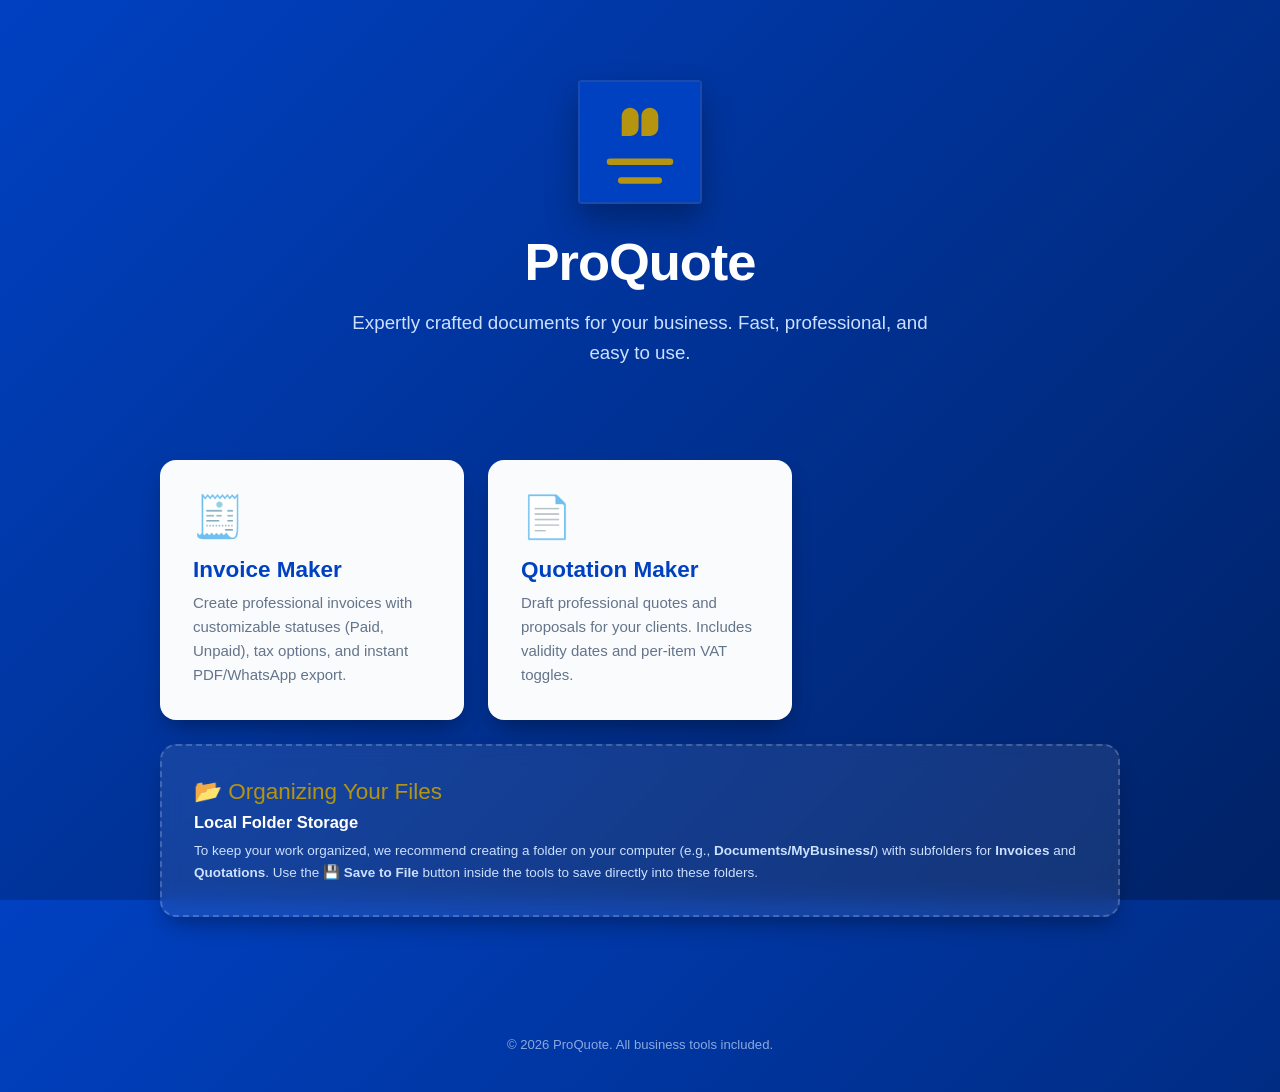
==== commit af779499: "updated code hehe" ====
--- a/index.html
+++ b/index.html
@@ -1,608 +1,270 @@
 <!DOCTYPE html>
 <html lang="en">
+
 <head>
-<meta charset="UTF-8">
-<meta name="viewport" content="width=device-width,initial-scale=1.0">
-<title>ProQuote — Quotation Maker</title>
-<meta name="description" content="Professional quotation maker — create, preview and export quotes as PDF">
-<meta name="theme-color" content="#0041C2">
-<meta name="apple-mobile-web-app-capable" content="yes">
-<meta name="apple-mobile-web-app-status-bar-style" content="default">
-<meta name="apple-mobile-web-app-title" content="ProQuote">
-<link rel="apple-touch-icon" href="[data-uri]">
-<link rel="manifest" id="pwa-manifest">
-<link rel="stylesheet" href="css/styles.css">
+    <meta charset="UTF-8">
+    <meta name="viewport" content="width=device-width, initial-scale=1.0">
+    <title>ProQuote — Professional Creation Suite</title>
+    <link rel="stylesheet" href="css/styles.css">
+    <style>
+        body {
+            background: #0041C2;
+            background: linear-gradient(135deg, #0041C2 0%, #002266 100%);
+            overflow: auto;
+            display: block;
+            margin: 0;
+            min-height: 100vh;
+            font-family: 'Inter', -apple-system, blinkmacsystemfont, 'Segoe UI', roboto, sans-serif;
+            color: #ffffff;
+        }
+
+        .hero {
+            padding: 80px 20px 60px;
+            text-align: center;
+        }
+
+        .hero-logo {
+            width: 120px;
+            height: 120px;
+            display: block;
+        }
+
+        .hero h1 {
+            font-size: 3.5rem;
+            font-weight: 800;
+            color: #ffffff;
+            margin-bottom: 16px;
+            letter-spacing: -0.02em;
+        }
+
+        .hero p {
+            font-size: 1.25rem;
+            color: #cce0ff;
+            max-width: 600px;
+            margin: 0 auto 32px;
+            line-height: 1.6;
+        }
+
+        .tool-grid {
+            display: grid;
+            grid-template-columns: repeat(auto-fit, minmax(300px, 1fr));
+            justify-content: center;
+            gap: 24px;
+            max-width: 1000px;
+            margin: 0 auto 80px;
+            padding: 0 20px;
+        }
+
+        .tool-card {
+            background: rgba(255, 255, 255, 0.98);
+            padding: 32px;
+            border-radius: 16px;
+            box-shadow: 0 12px 24px -8px rgba(0, 0, 0, 0.4);
+            text-align: left;
+            transition: transform 0.1s ease-out, box-shadow 0.3s ease;
+            cursor: pointer;
+            text-decoration: none;
+            color: #0f172a;
+            border: 1px solid rgba(255, 255, 255, 0.1);
+            position: relative;
+            overflow: hidden;
+            z-index: 1;
+            /* 3D tilt variables */
+            --ratio-x: 0;
+            --ratio-y: 0;
+            transform-style: preserve-3d;
+        }
+
+        .tool-card:hover {
+            box-shadow: 0 20px 40px -8px rgba(0, 0, 0, 0.5);
+            transform: perspective(1000px) rotateY(calc(-45deg * var(--ratio-x))) rotateX(calc(45deg * var(--ratio-y)));
+            z-index: 2;
+        }
+
+        .tool-icon {
+            font-size: 2.75rem;
+            margin-bottom: 16px;
+            color: #B59410;
+            transition: transform 0.1s ease-out;
+        }
+
+        .tool-card:hover .tool-icon {
+            transform: translateZ(1.5rem) translate(calc(var(--ratio-x) * -1rem), calc(var(--ratio-y) * -1rem));
+        }
+
+        .tool-name {
+            font-size: 1.5rem;
+            font-weight: 700;
+            margin-bottom: 8px;
+            color: #0041C2;
+        }
+
+        .tool-desc {
+            color: #64748b;
+            line-height: 1.6;
+        }
+
+        .info-card {
+            background: rgba(255, 255, 255, 0.08);
+            border: 2px dashed rgba(255, 255, 255, 0.2);
+            color: #ffffff;
+            backdrop-filter: blur(10px);
+        }
+
+        .info-card:hover {
+            transform: none;
+            box-shadow: none;
+        }
+
+        .info-card .tool-name {
+            color: #ffffff;
+        }
+
+        .info-card .tool-desc {
+            color: #cce0ff;
+        }
+
+        .shine {
+            display: inline-block;
+            margin: 0 auto 24px auto;
+            border-radius: 3%;
+            box-shadow: 0 16px 32px rgba(0, 0, 0, 0.3);
+            border: 2px solid rgba(255, 255, 255, 0.1);
+            overflow: hidden;
+            position: relative;
+        }
+
+        .shine::after {
+            background: #fff;
+            content: "";
+            height: 200px;
+            left: -100px;
+            opacity: 0.3;
+            position: absolute;
+            top: -50px;
+            transform: rotate(35deg);
+            transition: left 550ms cubic-bezier(0.19, 1, 0.22, 1);
+            width: 50px;
+            z-index: 10;
+        }
+
+        .shine:hover::after {
+            left: 120%;
+        }
+
+        .particles-field {
+            position: absolute;
+            inset: -100%;
+            opacity: 0;
+            transition: opacity 0.3s ease;
+            z-index: -1;
+            pointer-events: none;
+        }
+
+        .particle {
+            position: absolute;
+            width: 4px;
+            height: 4px;
+            background: #0041C2;
+            border-radius: 50%;
+        }
+
+        .tool-card:hover .particles-field {
+            opacity: 1;
+        }
+
+        @keyframes particleFloat {
+            0% { transform: translate(var(--x), var(--y)) scale(0); }
+            50% { transform: translate(calc(var(--x) * -1), calc(var(--y) * -1)) scale(1); }
+            100% { transform: translate(var(--x), var(--y)) scale(0); }
+        }
+    </style>
 </head>
+
 <body>
-
-<!-- ═══ SPLASH SCREEN ═══ -->
-<div id="splash">
-  <div class="splash-logo">
-    <div class="splash-icon">
-      <svg width="44" height="44" viewBox="0 0 75 125" xmlns="http://www.w3.org/2000/svg">
-        <path d="M10,0 H65 C70.52,0 75,4.48 75,10 V115 C75,120.52 70.52,125 65,125 H10 C4.48,125 0,120.52 0,115 V10 C0,4.48 4.48,0 10,0 Z" fill="rgba(255,255,255,.2)"/>
-        <path d="M45,40 C41.69,40 39,42.69 39,46 V50 H51 V46 C51,42.69 48.31,40 45,40 Z M59,40 C55.69,40 53,42.69 53,46 V50 H65 V46 C65,42.69 62.31,40 59,40 Z M39,50 L39,60 L45,60 C48.31,60 51,57.31 51,54 L51,50 L39,50 Z M53,50 L53,60 L59,60 C62.31,60 65,57.31 65,54 L65,50 L53,50 Z" fill="#B59410" transform="translate(8,5) scale(0.9)"/>
-        <line x1="18" y1="80" x2="57" y2="80" stroke="#fff" stroke-width="5" stroke-linecap="round"/>
-        <line x1="18" y1="95" x2="57" y2="95" stroke="rgba(255,255,255,.5)" stroke-width="4" stroke-linecap="round"/>
-      </svg>
-    </div>
-    <div class="splash-name">Pro<span>Quote</span></div>
-    <div class="splash-tagline">Professional Quotation Maker</div>
-    <div class="splash-bar"><div class="splash-bar-inner"></div></div>
-  </div>
-</div>
-
-<body>
-
-<!-- CONFIRM MODAL -->
-<div class="overlay" id="ov">
-  <div class="modal">
-    <div class="micon" id="m-ico">⚠️</div>
-    <div class="mtitle" id="m-ttl"></div>
-    <div class="mmsg" id="m-msg"></div>
-    <div class="mbtns">
-      <button class="btn btn-outline" >Cancel</button>
-      <button class="btn" id="m-ok">Confirm</button>
-    </div>
-  </div>
-</div>
-
-
-
-
-
-
-
-<!-- TOASTS -->
-<div class="tray" id="tray"></div>
-<!-- SAVED QUOTES MODAL -->
-<div class="overlay" id="ov-saved">
-  <div class="modal" style="max-width:500px;width:95%">
-    <div style="display:flex;align-items:center;justify-content:space-between;margin-bottom:14px">
-      <div style="font-family:Georgia,serif;font-size:1rem;font-weight:700">💾 Saved Quotes</div>
-      <button class="btn btn-ghost btn-sm" onclick="$('ov-saved').classList.remove('open')" style="font-size:1.1rem;padding:3px 8px">✕</button>
-    </div>
-    <div id="saved-list" style="max-height:380px;overflow-y:auto;margin-bottom:12px"></div>
-    <div style="font-size:.73rem;color:var(--muted);text-align:center;padding-top:10px;border-top:1px solid var(--border)">
-      Quotes are saved in this browser/device. Use <b>💾 File</b> to save to your device storage.
-    </div>
-  </div>
-</div>
-
-
-<!-- NEW QUOTE CONFIRM MODAL -->
-<div class="overlay" id="ov-new" style="z-index:600">
-  <div class="modal" style="max-width:340px;text-align:center">
-    <div style="font-size:2rem;margin-bottom:8px">📄</div>
-    <div style="font-family:Georgia,serif;font-size:1rem;font-weight:700;margin-bottom:8px">Start New Quotation?</div>
-    <div style="font-size:.82rem;color:var(--muted);line-height:1.6;margin-bottom:20px">This will clear all current data. This cannot be undone.</div>
-    <div style="display:flex;gap:8px;justify-content:center">
-      <button class="btn btn-outline" onclick="closeNewModal()" style="flex:1">Cancel</button>
-      <button class="btn btn-danger" onclick="closeNewModal();resetAll()" style="flex:1">Yes, Start New</button>
-    </div>
-  </div>
-</div>
-
-<!-- TEMPLATES MODAL -->
-<div class="overlay" id="ov-templates" style="z-index:600">
-  <div class="modal" style="max-width:520px;max-height:85vh;overflow-y:auto;padding:22px">
-    <div style="display:flex;align-items:center;justify-content:space-between;margin-bottom:16px">
-      <div>
-        <div style="font-family:Georgia,serif;font-size:1rem;font-weight:700">⚡ Item Templates</div>
-        <div style="font-size:.75rem;color:var(--muted);margin-top:2px">Click a category to add all, or tap individual items</div>
-      </div>
-      <button class="btn btn-ghost btn-sm" onclick="closeTemplatesModal()" style="font-size:1.1rem;padding:4px 8px">✕</button>
-    </div>
-    <div style="display:flex;flex-direction:column;gap:10px">
-      <!-- Design -->
-      <div style="border:1px solid var(--border);border-radius:var(--r);overflow:hidden">
-        <div style="display:flex;align-items:center;justify-content:space-between;padding:9px 12px;background:var(--panel2);cursor:pointer" onclick="insertTemplate('design')">
-          <span style="font-size:.82rem;font-weight:700">🎨 Design</span>
-          <span style="font-size:.7rem;color:var(--accent);font-weight:600">Add all →</span>
+    <header class="hero">
+        <div class="shine">
+            <img src="logo.svg" alt="ProQuote Logo" class="hero-logo">
         </div>
-        <div style="padding:6px 8px;display:flex;flex-direction:column;gap:3px">
-          <div onclick="insertSingleTemplate('design',0)" style="padding:6px 8px;border-radius:5px;cursor:pointer;font-size:.78rem;display:flex;justify-content:space-between;transition:background .1s" onmouseover="this.style.background='var(--accent-s)'" onmouseout="this.style.background=''"><span>Logo Design</span><span style="color:var(--muted)">रु 15,000</span></div>
-          <div onclick="insertSingleTemplate('design',1)" style="padding:6px 8px;border-radius:5px;cursor:pointer;font-size:.78rem;display:flex;justify-content:space-between;transition:background .1s" onmouseover="this.style.background='var(--accent-s)'" onmouseout="this.style.background=''"><span>Brand Identity Package</span><span style="color:var(--muted)">रु 35,000</span></div>
-          <div onclick="insertSingleTemplate('design',2)" style="padding:6px 8px;border-radius:5px;cursor:pointer;font-size:.78rem;display:flex;justify-content:space-between;transition:background .1s" onmouseover="this.style.background='var(--accent-s)'" onmouseout="this.style.background=''"><span>Business Card Design</span><span style="color:var(--muted)">रु 3,500</span></div>
-          <div onclick="insertSingleTemplate('design',3)" style="padding:6px 8px;border-radius:5px;cursor:pointer;font-size:.78rem;display:flex;justify-content:space-between;transition:background .1s" onmouseover="this.style.background='var(--accent-s)'" onmouseout="this.style.background=''"><span>Social Media Kit</span><span style="color:var(--muted)">रु 8,000</span></div>
+        <h1>ProQuote</h1>
+        <p>Expertly crafted documents for your business. Fast, professional, and easy to use.</p>
+    </header>
+
+    <main class="tool-grid">
+        <a href="invoice-maker.html" class="tool-card">
+            <div class="particles-field"></div>
+            <div class="tool-icon">🧾</div>
+            <div class="tool-name">Invoice Maker</div>
+            <div class="tool-desc">Create professional invoices with customizable statuses (Paid, Unpaid), tax options,
+                and instant PDF/WhatsApp export.</div>
+        </a>
+        <a href="quotation-maker.html" class="tool-card">
+            <div class="particles-field"></div>
+            <div class="tool-icon">📄</div>
+            <div class="tool-name">Quotation Maker</div>
+            <div class="tool-desc">Draft professional quotes and proposals for your clients. Includes validity dates and
+                per-item VAT toggles.</div>
+        </a>
+        <div class="tool-card info-card" style="grid-column: 1 / -1; cursor: default;">
+            <div class="tool-icon" style="font-size: 1.5rem; margin-bottom: 8px; color: #B59410;">📂 Organizing Your
+                Files</div>
+            <div class="tool-name" style="font-size: 1.1rem;">Local Folder Storage</div>
+            <div class="tool-desc" style="font-size: 0.9rem;">To keep your work organized, we recommend creating a
+                folder on your computer (e.g., <b>Documents/MyBusiness/</b>) with subfolders for <b>Invoices</b> and
+                <b>Quotations</b>. Use the <b>💾 Save to File</b> button inside the tools to save directly into these
+                folders.
+            </div>
         </div>
-      </div>
-      <!-- Web -->
-      <div style="border:1px solid var(--border);border-radius:var(--r);overflow:hidden">
-        <div style="display:flex;align-items:center;justify-content:space-between;padding:9px 12px;background:var(--panel2);cursor:pointer" onclick="insertTemplate('web')">
-          <span style="font-size:.82rem;font-weight:700">💻 Web / Dev</span>
-          <span style="font-size:.7rem;color:var(--accent);font-weight:600">Add all →</span>
-        </div>
-        <div style="padding:6px 8px;display:flex;flex-direction:column;gap:3px">
-          <div onclick="insertSingleTemplate('web',0)" style="padding:6px 8px;border-radius:5px;cursor:pointer;font-size:.78rem;display:flex;justify-content:space-between;transition:background .1s" onmouseover="this.style.background='var(--accent-s)'" onmouseout="this.style.background=''"><span>Website Design (UI/UX)</span><span style="color:var(--muted)">रु 25,000</span></div>
-          <div onclick="insertSingleTemplate('web',1)" style="padding:6px 8px;border-radius:5px;cursor:pointer;font-size:.78rem;display:flex;justify-content:space-between;transition:background .1s" onmouseover="this.style.background='var(--accent-s)'" onmouseout="this.style.background=''"><span>Website Development</span><span style="color:var(--muted)">रु 40,000</span></div>
-          <div onclick="insertSingleTemplate('web',2)" style="padding:6px 8px;border-radius:5px;cursor:pointer;font-size:.78rem;display:flex;justify-content:space-between;transition:background .1s" onmouseover="this.style.background='var(--accent-s)'" onmouseout="this.style.background=''"><span>WordPress Setup</span><span style="color:var(--muted)">रु 18,000</span></div>
-          <div onclick="insertSingleTemplate('web',3)" style="padding:6px 8px;border-radius:5px;cursor:pointer;font-size:.78rem;display:flex;justify-content:space-between;transition:background .1s" onmouseover="this.style.background='var(--accent-s)'" onmouseout="this.style.background=''"><span>Domain & Hosting Setup</span><span style="color:var(--muted)">रु 5,000</span></div>
-        </div>
-      </div>
-      <!-- Photography -->
-      <div style="border:1px solid var(--border);border-radius:var(--r);overflow:hidden">
-        <div style="display:flex;align-items:center;justify-content:space-between;padding:9px 12px;background:var(--panel2);cursor:pointer" onclick="insertTemplate('photo')">
-          <span style="font-size:.82rem;font-weight:700">📷 Photography</span>
-          <span style="font-size:.7rem;color:var(--accent);font-weight:600">Add all →</span>
-        </div>
-        <div style="padding:6px 8px;display:flex;flex-direction:column;gap:3px">
-          <div onclick="insertSingleTemplate('photo',0)" style="padding:6px 8px;border-radius:5px;cursor:pointer;font-size:.78rem;display:flex;justify-content:space-between;transition:background .1s" onmouseover="this.style.background='var(--accent-s)'" onmouseout="this.style.background=''"><span>Product Photography</span><span style="color:var(--muted)">रु 12,000</span></div>
-          <div onclick="insertSingleTemplate('photo',1)" style="padding:6px 8px;border-radius:5px;cursor:pointer;font-size:.78rem;display:flex;justify-content:space-between;transition:background .1s" onmouseover="this.style.background='var(--accent-s)'" onmouseout="this.style.background=''"><span>Corporate Headshots</span><span style="color:var(--muted)">रु 8,000</span></div>
-          <div onclick="insertSingleTemplate('photo',2)" style="padding:6px 8px;border-radius:5px;cursor:pointer;font-size:.78rem;display:flex;justify-content:space-between;transition:background .1s" onmouseover="this.style.background='var(--accent-s)'" onmouseout="this.style.background=''"><span>Event Coverage (half day)</span><span style="color:var(--muted)">रु 15,000</span></div>
-        </div>
-      </div>
-      <!-- Print -->
-      <div style="border:1px solid var(--border);border-radius:var(--r);overflow:hidden">
-        <div style="display:flex;align-items:center;justify-content:space-between;padding:9px 12px;background:var(--panel2);cursor:pointer" onclick="insertTemplate('print')">
-          <span style="font-size:.82rem;font-weight:700">🖨 Print & Media</span>
-          <span style="font-size:.7rem;color:var(--accent);font-weight:600">Add all →</span>
-        </div>
-        <div style="padding:6px 8px;display:flex;flex-direction:column;gap:3px">
-          <div onclick="insertSingleTemplate('print',0)" style="padding:6px 8px;border-radius:5px;cursor:pointer;font-size:.78rem;display:flex;justify-content:space-between;transition:background .1s" onmouseover="this.style.background='var(--accent-s)'" onmouseout="this.style.background=''"><span>Flyer Design (A5)</span><span style="color:var(--muted)">रु 4,500</span></div>
-          <div onclick="insertSingleTemplate('print',1)" style="padding:6px 8px;border-radius:5px;cursor:pointer;font-size:.78rem;display:flex;justify-content:space-between;transition:background .1s" onmouseover="this.style.background='var(--accent-s)'" onmouseout="this.style.background=''"><span>Brochure Design (tri-fold)</span><span style="color:var(--muted)">रु 8,000</span></div>
-          <div onclick="insertSingleTemplate('print',2)" style="padding:6px 8px;border-radius:5px;cursor:pointer;font-size:.78rem;display:flex;justify-content:space-between;transition:background .1s" onmouseover="this.style.background='var(--accent-s)'" onmouseout="this.style.background=''"><span>Banner Design</span><span style="color:var(--muted)">रु 5,000</span></div>
-        </div>
-      </div>
-      <!-- IT -->
-      <div style="border:1px solid var(--border);border-radius:var(--r);overflow:hidden">
-        <div style="display:flex;align-items:center;justify-content:space-between;padding:9px 12px;background:var(--panel2);cursor:pointer" onclick="insertTemplate('it')">
-          <span style="font-size:.82rem;font-weight:700">🔧 IT Services</span>
-          <span style="font-size:.7rem;color:var(--accent);font-weight:600">Add all →</span>
-        </div>
-        <div style="padding:6px 8px;display:flex;flex-direction:column;gap:3px">
-          <div onclick="insertSingleTemplate('it',0)" style="padding:6px 8px;border-radius:5px;cursor:pointer;font-size:.78rem;display:flex;justify-content:space-between;transition:background .1s" onmouseover="this.style.background='var(--accent-s)'" onmouseout="this.style.background=''"><span>IT Support (hourly)</span><span style="color:var(--muted)">रु 2,500</span></div>
-          <div onclick="insertSingleTemplate('it',1)" style="padding:6px 8px;border-radius:5px;cursor:pointer;font-size:.78rem;display:flex;justify-content:space-between;transition:background .1s" onmouseover="this.style.background='var(--accent-s)'" onmouseout="this.style.background=''"><span>Network Setup</span><span style="color:var(--muted)">रु 12,000</span></div>
-          <div onclick="insertSingleTemplate('it',2)" style="padding:6px 8px;border-radius:5px;cursor:pointer;font-size:.78rem;display:flex;justify-content:space-between;transition:background .1s" onmouseover="this.style.background='var(--accent-s)'" onmouseout="this.style.background=''"><span>Computer Repair</span><span style="color:var(--muted)">रु 3,500</span></div>
-        </div>
-      </div>
-    </div>
-  </div>
-</div>
-
-
-<!-- TOPBAR -->
-<div class="topbar">
-  <div class="logo" style="display:flex;align-items:center">
-    <svg width="110" height="38" viewBox="0 0 400 150" xmlns="http://www.w3.org/2000/svg" style="display:block">
-      <g transform="translate(10,10)">
-        <path d="M10,0 H65 C70.52,0 75,4.48 75,10 V115 C75,120.52 70.52,125 65,125 H10 C4.48,125 0,120.52 0,115 V10 C0,4.48 4.48,0 10,0 Z" fill="#0041C2"/>
-        <path d="M45,40 C41.69,40 39,42.69 39,46 V50 H51 V46 C51,42.69 48.31,40 45,40 Z M59,40 C55.69,40 53,42.69 53,46 V50 H65 V46 C65,42.69 62.31,40 59,40 Z M39,50 L39,60 L45,60 C48.31,60 51,57.31 51,54 L51,50 L39,50 Z M53,50 L53,60 L59,60 C62.31,60 65,57.31 65,54 L65,50 L53,50 Z" fill="#B59410" transform="translate(10,5) scale(0.9)"/>
-        <path d="M20,80 H55" stroke="#B59410" stroke-width="5" stroke-linecap="round"/>
-        <path d="M20,95 H55" stroke="#B59410" stroke-width="5" stroke-linecap="round"/>
-      </g>
-      <g transform="translate(110,85)">
-        <text font-family="Montserrat,Helvetica,sans-serif" font-weight="bold" font-size="60" fill="#0041C2">Pro</text>
-        <text x="105" font-family="Montserrat,Helvetica,sans-serif" font-weight="bold" font-size="60" fill="#B59410">Quote</text>
-      </g>
-    </svg>
-  </div>
-  
-  <div class="top-r">
-    <!-- Always visible: dark mode + new + install + PDF -->
-    <button class="btn btn-ghost btn-sm" id="dark-btn" onclick="toggleDark()" title="Toggle dark mode">🌙</button>
-    <button class="btn btn-outline btn-sm" onclick="showNewModal()" title="Start new quotation" style="gap:5px">
-      <svg width="13" height="13" viewBox="0 0 24 24" fill="none" stroke="currentColor" stroke-width="2.5"><path d="M12 5v14M5 12h14"/></svg>
-      New
-    </button>
-    <button id="install-btn" class="btn btn-sm" onclick="window._installPWA&&window._installPWA()" title="Add to home screen" style="display:none;align-items:center;gap:5px;background:#25D366;color:#fff;border:none;font-weight:700">
-      <svg width="13" height="13" viewBox="0 0 24 24" fill="none" stroke="currentColor" stroke-width="2.5"><path d="M12 2v13M7 9l5 6 5-6"/><path d="M3 19h18"/></svg>
-      Install
-    </button>
-    <button class="btn btn-primary btn-sm" onclick="doExport()">⬇ PDF</button>
-    <!-- 3-dot overflow menu -->
-    <div style="position:relative" id="menu-wrap">
-      <button class="btn btn-ghost btn-sm" id="menu-btn" onclick="toggleMenu()" title="More options" style="padding:6px 10px;font-size:1.2rem;letter-spacing:.05em;min-height:36px">⋮</button>
-      <div id="overflow-menu" style="display:none;position:absolute;top:calc(100% + 6px);right:0;min-width:210px;background:var(--panel);border:1px solid var(--border);border-radius:10px;box-shadow:0 8px 28px rgba(0,0,0,.16);z-index:300;overflow:hidden;animation:mIn .15s ease">
-        <!-- Export group -->
-        <div style="padding:5px 0;border-bottom:1px solid var(--border)">
-          <div style="padding:4px 14px 2px;font-size:.62rem;font-weight:700;letter-spacing:.1em;text-transform:uppercase;color:var(--dim)">Export</div>
-          <button class="menu-item" onclick="doExport();closeMenu()">⬇&nbsp; Download PDF</button>
-          <button class="menu-item" onclick="doExportPNG();closeMenu()">🖼&nbsp; Save as PNG</button>
-          <button class="menu-item" onclick="doPrint();closeMenu()">🖨&nbsp; Print</button>
-          <button class="menu-item" style="color:#25D366" onclick="shareWhatsApp();closeMenu()">
-            <svg width="14" height="14" viewBox="0 0 24 24" fill="currentColor" style="flex-shrink:0"><path d="M17.472 14.382c-.297-.149-1.758-.867-2.03-.967-.273-.099-.471-.148-.67.15-.197.297-.767.966-.94 1.164-.173.199-.347.223-.644.075-.297-.15-1.255-.463-2.39-1.475-.883-.788-1.48-1.761-1.653-2.059-.173-.297-.018-.458.13-.606.134-.133.298-.347.446-.52.149-.174.198-.298.298-.497.099-.198.05-.371-.025-.52-.075-.149-.669-1.612-.916-2.207-.242-.579-.487-.5-.669-.51-.173-.008-.371-.01-.57-.01-.198 0-.52.074-.792.372-.272.297-1.04 1.016-1.04 2.479 0 1.462 1.065 2.875 1.213 3.074.149.198 2.096 3.2 5.077 4.487.709.306 1.262.489 1.694.625.712.227 1.36.195 1.871.118.571-.085 1.758-.719 2.006-1.413.248-.694.248-1.289.173-1.413-.074-.124-.272-.198-.57-.347m-5.421 7.403h-.004a9.87 9.87 0 01-5.031-1.378l-.361-.214-3.741.982.998-3.648-.235-.374a9.86 9.86 0 01-1.51-5.26c.001-5.45 4.436-9.884 9.888-9.884 2.64 0 5.122 1.03 6.988 2.898a9.825 9.825 0 012.893 6.994c-.003 5.45-4.437 9.884-9.885 9.884m8.413-18.297A11.815 11.815 0 0012.05 0C5.495 0 .16 5.335.157 11.892c0 2.096.547 4.142 1.588 5.945L.057 24l6.305-1.654a11.882 11.882 0 005.683 1.448h.005c6.554 0 11.89-5.335 11.893-11.893a11.821 11.821 0 00-3.48-8.413z"/></svg>
-            Share via WhatsApp
-          </button>
-        </div>
-        <!-- File group -->
-        <div style="padding:5px 0;border-bottom:1px solid var(--border)">
-          <div style="padding:4px 14px 2px;font-size:.62rem;font-weight:700;letter-spacing:.1em;text-transform:uppercase;color:var(--dim)">File</div>
-          <button class="menu-item" onclick="openFromFile();closeMenu()">📂&nbsp; Open File</button>
-          <button class="menu-item" onclick="saveToFile();closeMenu()">💾&nbsp; Save to File</button>
-          <button class="menu-item" onclick="saveQuote();openSavedModal();closeMenu()">🗂&nbsp; Saved Quotes</button>
-        </div>
-        <!-- App group -->
-        <div style="padding:5px 0">
-          <div style="padding:4px 14px 2px;font-size:.62rem;font-weight:700;letter-spacing:.1em;text-transform:uppercase;color:var(--dim)">App</div>
-          <button class="menu-item" id="menu-install-btn" onclick="window._installPWA&&window._installPWA();closeMenu()" style="display:none;font-weight:700;color:var(--accent)">⬇&nbsp; Add to Home Screen</button>
-          <button class="menu-item" onclick="toggleDark();closeMenu()">🌙&nbsp; Toggle Dark Mode</button>
-          <button class="menu-item" onclick="showNewModal();closeMenu()" style="color:var(--danger)">↺&nbsp; New Quotation</button>
-        </div>
-      </div>
-    </div>
-  </div>
-</div>
-
-<!-- ANDROID INSTALL BANNER -->
-<div id="install-banner" style="display:none;background:linear-gradient(135deg,#0041C2,#1a56e8);color:#fff;padding:11px 14px;flex-shrink:0;align-items:center;gap:10px;z-index:90">
-  <div style="font-size:1.5rem;flex-shrink:0">📲</div>
-  <div style="flex:1;min-width:0">
-    <div style="font-size:.83rem;font-weight:700;line-height:1.3">Add ProQuote to Home Screen</div>
-    <div style="font-size:.7rem;opacity:.85;margin-top:2px">Works offline · No app store needed</div>
-  </div>
-  <button onclick="window._installPWA&&window._installPWA()" style="background:#fff;color:#0041C2;border:none;border-radius:8px;padding:8px 14px;font-size:.8rem;font-weight:800;cursor:pointer;white-space:nowrap;flex-shrink:0;box-shadow:0 2px 8px rgba(0,0,0,.2)">Install</button>
-  <button onclick="dismissInstallBanner()" style="background:none;border:none;color:rgba(255,255,255,.6);font-size:1.3rem;cursor:pointer;padding:2px 6px;flex-shrink:0;line-height:1">✕</button>
-</div>
-
-<!-- iOS INSTALL BANNER -->
-<div id="ios-banner" style="display:none;background:linear-gradient(135deg,#1a1d2e,#2a2f4a);color:#fff;padding:12px 14px;flex-shrink:0;align-items:flex-start;gap:10px;z-index:90">
-  <div style="font-size:1.5rem;flex-shrink:0;margin-top:2px">🍎</div>
-  <div style="flex:1;min-width:0">
-    <div style="font-size:.84rem;font-weight:700;margin-bottom:5px">Install on iPhone / iPad</div>
-    <div style="display:flex;flex-direction:column;gap:5px">
-      <div style="display:flex;align-items:center;gap:8px;font-size:.75rem;opacity:.9">
-        <span style="background:rgba(255,255,255,.15);border-radius:5px;padding:2px 7px;font-weight:700;white-space:nowrap">1</span>
-        <span>Open this page in <strong>Safari</strong> (not Chrome)</span>
-      </div>
-      <div style="display:flex;align-items:center;gap:8px;font-size:.75rem;opacity:.9">
-        <span style="background:rgba(255,255,255,.15);border-radius:5px;padding:2px 7px;font-weight:700;white-space:nowrap">2</span>
-        <span>Tap the
-          <svg width="14" height="14" viewBox="0 0 24 24" fill="none" stroke="currentColor" stroke-width="2" style="vertical-align:middle;margin:0 1px"><path d="M8 7l4-4 4 4M12 3v13"/><rect x="3" y="14" width="18" height="7" rx="2"/></svg>
-          <strong>Share</strong> button at the bottom
-        </span>
-      </div>
-      <div style="display:flex;align-items:center;gap:8px;font-size:.75rem;opacity:.9">
-        <span style="background:rgba(255,255,255,.15);border-radius:5px;padding:2px 7px;font-weight:700;white-space:nowrap">3</span>
-        <span>Tap <strong>"Add to Home Screen"</strong> then <strong>Add</strong></span>
-      </div>
-    </div>
-    <div style="font-size:.68rem;opacity:.55;margin-top:6px">Works fully offline after installing ✓</div>
-  </div>
-  <button onclick="dismissInstallBanner()" style="background:none;border:none;color:rgba(255,255,255,.5);font-size:1.3rem;cursor:pointer;padding:2px 6px;flex-shrink:0;line-height:1;margin-top:-2px">✕</button>
-</div>
-
-<!-- STEPBAR -->
-<div class="stepbar">
-  <button class="stab active" id="st1" onclick="goS(1)"><div class="sbadge">1</div>Company</button>
-  <div class="ssep"></div>
-  <button class="stab" id="st2" onclick="goS(2)"><div class="sbadge">2</div>Customer</button>
-  <div class="ssep"></div>
-  <button class="stab" id="st3" onclick="goS(3)"><div class="sbadge">3</div>Pricing</button>
-  <div class="ssep"></div>
-  <button class="stab" id="st4" onclick="goS(4)"><div class="sbadge">4</div>Items</button>
-  <div class="ssep"></div>
-  <button class="stab" id="st5" onclick="goS(5)"><div class="sbadge">5</div>Preview</button>
-</div>
-
-<!-- MAIN -->
-<div class="main">
-  <!-- FORM PANEL -->
-  <div class="fp">
-
-    <!-- STEP 1: COMPANY -->
-    <div class="pane active" id="pane-1">
-      <div class="pane-head">
-        <div class="pane-title">Your Company</div>
-        <div class="pane-sub">Appears at the top of the quotation</div>
-      </div>
-      <div class="pane-body">
-        <!-- Profile capsules -->
-        
-        <!-- SAVED COMPANIES -->
-        <div style="margin-bottom:14px">
-          <div style="display:flex;align-items:center;justify-content:space-between;margin-bottom:8px">
-            <span style="font-size:.7rem;font-weight:700;letter-spacing:.06em;text-transform:uppercase;color:var(--muted)">🏢 Your Companies</span>
-            <span id="co-saved-count" style="background:var(--border);border-radius:8px;padding:1px 8px;font-size:.65rem;font-weight:700">0 saved</span>
-          </div>
-          <div id="co-saved-list" style="display:flex;flex-direction:column;gap:5px;margin-bottom:8px"></div>
-          <button class="quick-save-btn" onclick="saveCompany()" id="co-save-btn">
-            💾 Save This Company
-          </button>
-          <div id="co-saved-hint" style="font-size:.7rem;color:var(--muted);text-align:center;margin-top:5px">Fill in company name above then tap Save</div>
-        </div>
-        <hr class="hr" style="margin-top:0">
-        <div class="fg"><label class="fl">Company / Business Name *</label><input type="text" id="co-name" oninput="dr()" placeholder="Acme Studio Pvt. Ltd."></div>
-        <div class="fg"><label class="fl">Location / City</label><input type="text" id="co-loc" oninput="dr()" placeholder="Kathmandu, Nepal"></div>
-        <div class="r2">
-          <div class="fg"><label class="fl">Phone</label><input type="tel" id="co-phone" oninput="dr()" placeholder="+977 98XXXXXXXX"></div>
-          <div class="fg"><label class="fl">Email</label><input type="email" id="co-email" oninput="dr()" placeholder="hello@company.com"></div>
-        </div>
-        <hr class="hr">
-        <div class="sec-lbl">Logo (optional)</div>
-        <div class="ldrop" id="ldrop">
-          <input type="file" accept="image/*" onchange="uploadLogo(event)">
-          <div id="ldrop-in"><div style="font-size:1.4rem;margin-bottom:4px">🏢</div><div class="ldrop-lbl">Click or drag logo here</div><div class="ldrop-sub">PNG, JPG, SVG · max 2MB</div></div>
-        </div>
-        <div id="logo-acts" style="display:none;gap:6px;margin-top:7px;flex-wrap:wrap">
-          <button class="btn btn-sm btn-outline" onclick="toggleResize()">✂ Resize</button>
-          <button class="btn btn-sm btn-danger" onclick="removeLogo()">✕ Remove</button>
-        </div>
-        <div id="logo-resize" style="display:none;margin-top:8px">
-          <label class="fl">Logo size: <span id="lsize-lbl">70</span>px</label>
-          <input type="range" id="lsize" min="40" max="150" value="70" oninput="resizeLogo(this.value)">
-        </div>
-        <div id="logo-bg-row" style="display:none;margin-top:8px">
-          <label class="logo-bg-toggle">
-            <input type="checkbox" id="logo-bg-chk" onchange="toggleLogoBg(this.checked)">
-            <span>Add white background to logo</span>
-          </label>
-          <div id="logobg-hint" style="font-size:.68rem;color:var(--muted);margin-top:3px">Transparent (for PNG logos)</div>
-        </div>
-        <hr class="hr">
-        <div class="sec-lbl">Brand Colour</div>
-        <div style="display:flex;align-items:center;gap:10px">
-          <input type="color" id="co-col" value="#1e40af" onchange="setCol(this.value)">
-          <span style="font-size:.76rem;color:var(--muted)">Table header & accent</span>
-        </div>
-        <div class="cpicks">
-          <div class="cpick sel" style="background:#1e40af" data-c="#1e40af" onclick="pickCol(this)"></div>
-          <div class="cpick" style="background:#0f766e" data-c="#0f766e" onclick="pickCol(this)"></div>
-          <div class="cpick" style="background:#b45309" data-c="#b45309" onclick="pickCol(this)"></div>
-          <div class="cpick" style="background:#6d28d9" data-c="#6d28d9" onclick="pickCol(this)"></div>
-          <div class="cpick" style="background:#be123c" data-c="#be123c" onclick="pickCol(this)"></div>
-          <div class="cpick" style="background:#1a1d2e" data-c="#1a1d2e" onclick="pickCol(this)"></div>
-          <div class="cpick" style="background:#1d6b0a" data-c="#1d6b0a" onclick="pickCol(this)"></div>
-        </div>
-        <hr class="hr">
-        <!-- Document Theme -->
-        <div class="sec-lbl">Document Theme</div>
-        <div class="theme-grid">
-          <div class="theme-card sel" data-theme="classic" onclick="setTheme('classic',this)">
-            <div class="theme-preview" style="background:#f8f9fc"><div style="height:10px;background:#1e40af;border-radius:2px 2px 0 0"></div><div style="padding:4px 5px;display:flex;flex-direction:column;gap:2px"><div style="height:3px;background:#d0d4e4;border-radius:2px;width:70%"></div><div style="height:3px;background:#d0d4e4;border-radius:2px;width:50%"></div></div></div>
-            <div class="theme-name">Classic</div><div class="theme-desc">Clean header + bar</div>
-          </div>
-          <div class="theme-card" data-theme="minimal" onclick="setTheme('minimal',this)">
-            <div class="theme-preview" style="background:#fff;border:1px solid #e0e0e0"><div style="height:8px;border-bottom:2px solid #1a1d2e;display:flex;align-items:center;padding:0 4px"><div style="width:30px;height:3px;background:#1a1d2e;border-radius:1px"></div></div><div style="padding:4px 5px;display:flex;flex-direction:column;gap:2px"><div style="height:3px;background:#ccc;border-radius:2px;width:80%"></div><div style="height:3px;background:#ccc;border-radius:2px;width:55%"></div></div></div>
-            <div class="theme-name">Minimal</div><div class="theme-desc">Clean & simple</div>
-          </div>
-          <div class="theme-card" data-theme="bold" onclick="setTheme('bold',this)">
-            <div class="theme-preview" style="background:#f8f9fc"><div style="height:16px;background:#1e40af;border-radius:2px 2px 0 0;display:flex;align-items:center;padding:0 4px;gap:3px"><div style="width:12px;height:12px;background:rgba(255,255,255,.3);border-radius:50%"></div><div style="flex:1;height:3px;background:rgba(255,255,255,.5);border-radius:2px"></div></div><div style="padding:4px 5px;display:flex;flex-direction:column;gap:2px"><div style="height:3px;background:#d0d4e4;border-radius:2px;width:75%"></div><div style="height:3px;background:#d0d4e4;border-radius:2px;width:50%"></div></div></div>
-            <div class="theme-name">Bold</div><div class="theme-desc">Full colour header</div>
-          </div>
-          <div class="theme-card" data-theme="modern" onclick="setTheme('modern',this)">
-            <div class="theme-preview" style="background:#f8f9fc;display:grid;grid-template-columns:12px 1fr"><div style="background:#1e40af;border-radius:2px 0 0 2px"></div><div style="padding:4px 5px;display:flex;flex-direction:column;gap:2px;justify-content:center"><div style="height:3px;background:#d0d4e4;border-radius:2px;width:80%"></div><div style="height:3px;background:#d0d4e4;border-radius:2px;width:55%"></div></div></div>
-            <div class="theme-name">Modern</div><div class="theme-desc">Side accent bar</div>
-          </div>
-        </div>
-      </div>
-      <div class="pnav" style="flex-direction:column;gap:8px">
-        
-        <button class="btn btn-primary btn-full" onclick="goS(2)">Next: Customer →</button>
-      </div>
-    </div>
-
-    <!-- STEP 2: CUSTOMER -->
-    <div class="pane" id="pane-2">
-      <div class="pane-head">
-        <div class="pane-title">Customer / Client</div>
-        <div class="pane-sub">Who is this quotation for?</div>
-      </div>
-      <div class="pane-body">
-        <!-- Client capsules -->
-        
-        <!-- SAVED CLIENTS -->
-        <div style="margin-bottom:14px">
-          <div style="display:flex;align-items:center;justify-content:space-between;margin-bottom:8px">
-            <span style="font-size:.7rem;font-weight:700;letter-spacing:.06em;text-transform:uppercase;color:var(--muted)">👥 Your Clients</span>
-            <span id="cl-saved-count" style="background:var(--border);border-radius:8px;padding:1px 8px;font-size:.65rem;font-weight:700">0 saved</span>
-          </div>
-          <div id="cl-saved-list" style="display:flex;flex-direction:column;gap:5px;margin-bottom:8px"></div>
-          <button class="quick-save-btn" onclick="saveClient()" id="cl-save-btn">
-            💾 Save This Client
-          </button>
-          <div style="font-size:.7rem;color:var(--muted);text-align:center;margin-top:5px">Fill in client name above then tap Save</div>
-        </div>
-        <hr class="hr" style="margin-top:0">
-        <div class="fg"><label class="fl">Customer / Company Name *</label><input type="text" id="cl-name" oninput="dr()" placeholder="Horizon Brands Pvt. Ltd."></div>
-        <div class="r2">
-          <div class="fg"><label class="fl">Contact Person</label><input type="text" id="cl-person" oninput="dr()" placeholder="Mr. Ram Sharma"></div>
-          <div class="fg"><label class="fl">Phone</label><input type="tel" id="cl-phone" oninput="dr()" placeholder="+977 98XXXXXXXX"></div>
-        </div>
-        <div class="fg"><label class="fl">Location / Address</label><textarea id="cl-addr" rows="2" oninput="dr()" placeholder="New Road, Kathmandu 44600"></textarea></div>
-        <hr class="hr">
-        <div class="sec-lbl">Quotation Reference</div>
-        <div class="r2">
-          <div class="fg"><label class="fl">Quote Number</label><input type="text" id="q-no" oninput="dr()" placeholder="Auto-generated"></div>
-          <div class="fg"><label class="fl">Status</label>
-            <select id="q-status" onchange="r()">
-              <option value="draft">Draft</option><option value="sent">Sent</option>
-              <option value="approved">Approved</option><option value="rejected">Rejected</option>
-            </select>
-          </div>
-        </div>
-        <div class="r2">
-          <div class="fg"><label class="fl">Date *</label><input type="date" id="q-date" oninput="r()"></div>
-          <div class="fg"><label class="fl">Valid Until *</label><input type="date" id="q-valid" oninput="r()"></div>
-        </div>
-        <div class="fg"><label class="fl">Subject / Project (optional)</label><input type="text" id="q-subj" oninput="dr()" placeholder="Brand Identity & Website Project"></div>
-      </div>
-      <div class="pnav" style="flex-direction:column;gap:8px">
-        
-        <div style="display:flex;gap:8px">
-          <button class="btn btn-outline" onclick="goS(1)">← Back</button>
-          <button class="btn btn-primary" style="flex:1" onclick="goS(3)">Next: Pricing →</button>
-        </div>
-      </div>
-    </div>
-
-    <!-- STEP 3: PRICING -->
-    <div class="pane" id="pane-3">
-      <div class="pane-head">
-        <div class="pane-title">Pricing & Settings</div>
-        <div class="pane-sub">Discount, taxes and what to show</div>
-      </div>
-      <div class="pane-body">
-        <div class="sec-lbl">Discount & Tax</div>
-        <div class="r2">
-          <div class="fg"><label class="fl">Default Discount %</label><input type="number" id="p-disc" value="0" min="0" max="100" step="0.5" oninput="dr()" placeholder="0"></div>
-          <div class="fg"><label class="fl">VAT %</label>
-            <select id="p-vat" onchange="vatChange()">
-              <option value="0">0% — No VAT</option>
-              <option value="13" selected>13% — Nepal VAT</option>
-              <option value="5">5%</option><option value="10">10%</option><option value="18">18%</option>
-              <option value="custom">Custom...</option>
-            </select>
-          </div>
-        </div>
-        <div class="fg" id="vat-custom-row" style="display:none">
-          <label class="fl">Custom VAT %</label>
-          <input type="number" id="p-vat-c" value="0" min="0" max="100" oninput="dr()">
-        </div>
-        <!-- Extra tax lines -->
-        <div id="tax-lines"></div>
-        <button class="btn btn-ghost btn-sm" onclick="addTaxLine()" style="font-size:.76rem;color:var(--accent);margin-bottom:10px">＋ Add Tax Line</button>
-        <div class="r2">
-          <div class="fg"><label class="fl">Shipping / Delivery</label><input type="number" id="p-ship" value="0" min="0" oninput="dr()" placeholder="0"></div>
-          <div class="fg"><label class="fl">Rounding</label>
-            <select id="p-round" onchange="r()">
-              <option value="none">None</option><option value="round">Round</option>
-              <option value="ceil">Round Up</option><option value="floor">Round Down</option>
-            </select>
-          </div>
-        </div>
-        <hr class="hr">
-        <div class="sec-lbl">Document Visibility</div>
-        <div class="tog-row" onclick="tog('rates')"><div><div class="tog-name">Show Rate Column</div><div class="tog-hint">Display unit rate in table</div></div><div class="sw on" id="sw-rates"></div></div>
-        <div class="tog-row" onclick="tog('dscol')"><div><div class="tog-name">Show Discounted Price Column</div></div><div class="sw on" id="sw-dscol"></div></div>
-        <div class="tog-row" onclick="tog('savings')"><div><div class="tog-name">Show Discount Savings Row</div></div><div class="sw on" id="sw-savings"></div></div>
-        <div class="tog-row" onclick="tog('vat')"><div><div class="tog-name">Include VAT in Total</div></div><div class="sw on" id="sw-vat"></div></div>
-        <div class="tog-row" onclick="tog('grandtot')"><div><div class="tog-name">Show Grand Total</div></div><div class="sw on" id="sw-grandtot"></div></div>
-        <hr class="hr">
-        <div class="sec-lbl">Notes & Terms</div>
-        <div class="tog-row" onclick="tog('notes')"><div class="tog-name">Include Notes</div><div class="sw on" id="sw-notes"></div></div>
-        <div id="notes-section">
-          <div class="fg"><label class="fl">Notes</label><textarea id="p-notes" rows="3" oninput="dr()" placeholder="50% advance required. Revisions limited to 3 rounds."></textarea></div>
-        </div>
-        <div class="tog-row" onclick="tog('payterms')"><div class="tog-name">Include Payment Terms</div><div class="sw on" id="sw-payterms"></div></div>
-        <div id="payterms-section">
-          <div class="fg"><label class="fl">Payment Terms</label><input type="text" id="p-payterms" oninput="dr()" placeholder="50% advance, balance on delivery"></div>
-          <div class="fg"><label class="fl">Bank / Payment Details</label><textarea id="p-bank" rows="2" oninput="dr()" placeholder="Bank: Citizens Bank | A/C: 00100XXXXXXX"></textarea></div>
-        </div>
-        <div class="tog-row" onclick="tog('sign')"><div class="tog-name">Include Signature Block</div><div class="sw on" id="sw-sign"></div></div>
-      </div>
-      <div class="pnav">
-        <button class="btn btn-outline" onclick="goS(2)">← Back</button>
-        <button class="btn btn-primary" style="flex:1" onclick="goS(4)">Next: Items →</button>
-      </div>
-    </div>
-
-    <!-- STEP 4: ITEMS -->
-    <div class="pane" id="pane-4">
-      <div class="pane-head">
-        <div class="pane-title">Line Items</div>
-        <div class="pane-sub"><kbd style="background:var(--border);border-radius:3px;padding:1px 5px;font-size:.72rem;font-family:monospace">Shift+A</kbd> to add item · <kbd style="background:var(--border);border-radius:3px;padding:1px 5px;font-size:.72rem;font-family:monospace">Ctrl+Z</kbd> undo</div>
-      </div>
-      <div class="pane-body" id="items-pane-body" style="padding-bottom:0">
-        <div class="r2" style="margin-bottom:12px">
-          <div class="fg"><label class="fl">Currency</label>
-            <select id="s-curr" onchange="r()">
-              <option value="रु">NPR — रु</option><option value="$">USD — $</option>
-              <option value="£">GBP — £</option><option value="€">EUR — €</option><option value="₹">INR — ₹</option>
-            </select>
-          </div>
-          <div class="fg"><label class="fl">Unit Label</label>
-            <select id="s-unit" onchange="unitChange()">
-              <option value="">None</option><option value="pcs">Pcs</option><option value="kg">Kg</option>
-              <option value="mtr">Mtr</option><option value="sqft">Sq.ft</option><option value="set">Set</option>
-              <option value="custom">Custom…</option>
-            </select>
-            <input type="text" id="s-unit-custom" placeholder="Enter unit name" oninput="dr()" style="display:none;margin-top:6px">
-          </div>
-        </div>
-        <!-- PRODUCT LIBRARY -->
-        <div style="background:var(--panel2);border:1px solid var(--border);border-radius:var(--r);padding:10px 12px;margin-bottom:10px">
-          <div style="display:flex;align-items:center;justify-content:space-between;margin-bottom:8px">
-            <span style="font-size:.7rem;font-weight:700;letter-spacing:.06em;text-transform:uppercase;color:var(--muted)">📦 Product Library</span>
-            <span id="lib-saved-count" style="background:var(--border);border-radius:8px;padding:1px 8px;font-size:.65rem;font-weight:700">0 saved</span>
-          </div>
-          <!-- Add new product - always visible, simple -->
-          <div style="display:flex;gap:6px;margin-bottom:8px;flex-wrap:wrap">
-            <input type="text" id="lib-name" placeholder="Product name" style="flex:2;min-width:100px;font-size:.82rem;padding:8px 10px">
-            <input type="number" id="lib-rate" placeholder="Rate" min="0" step="any" style="flex:1;min-width:70px;font-size:.82rem;padding:8px 10px">
-            <button class="btn btn-primary btn-sm" onclick="saveLibItem()" style="white-space:nowrap;padding:8px 12px">＋ Save</button>
-          </div>
-          <!-- Saved products list -->
-          <div id="lib-saved-list" style="display:flex;flex-direction:column;gap:4px"></div>
-        </div>
-        <div class="items-wrap">
-          <div class="items-hd" style="grid-template-columns:20px 1fr 48px 80px 60px 26px">
-            <input type="checkbox" id="sel-all" title="Select all" onchange="toggleSelAll(this.checked)" style="width:14px;height:14px;cursor:pointer;accent-color:var(--danger)">
-            <span>Description</span><span style="text-align:center">Qty</span>
-            <span style="text-align:right">Rate</span><span style="text-align:right">Disc%</span><span></span>
-          </div>
-          <div id="items-body"></div>
-        </div>
-      </div>
-      <div style="flex-shrink:0;border-top:1px solid var(--border);background:var(--panel)">
-        <div id="bulk-bar" style="display:none;align-items:center;justify-content:space-between;padding:8px 14px;background:var(--danger-s);border-bottom:1px solid rgba(229,57,53,.25);gap:8px">
-          <span id="bulk-count" style="font-size:.8rem;font-weight:600;color:var(--danger)">0 selected</span>
-          <button class="btn btn-danger btn-sm" onclick="deleteSelected()">🗑 Delete Selected</button>
-        </div>
-        <div style="padding:8px 12px;display:flex;gap:6px;flex-wrap:wrap">
-          <button class="add-btn" style="flex:1;min-width:80px" onclick="addItem()">＋ Item</button>
-          
-          <button class="btn btn-outline btn-sm" onclick="toggleDrawer('drawer-lib');goS(4)" title="Product library">📦 Library</button>
-          <button class="btn btn-outline btn-sm" onclick="addSection()" title="Add section header">§ Section</button>
-          <button class="btn btn-outline btn-sm" onclick="addOptional()" title="Add optional item" style="color:var(--warn);border-color:var(--warn)">? Optional</button>
-          <button class="btn btn-outline btn-sm" onclick="openTemplatesModal()" title="Insert from templates" style="color:var(--accent);border-color:var(--accent)">⚡ Templates</button>
-        </div>
-        <div class="pnav" style="border-top:1px solid var(--border);padding-top:10px">
-          <button class="btn btn-outline" onclick="goS(3)">← Back</button>
-          <button class="btn btn-primary" style="flex:1" onclick="goS(5)">Preview →</button>
-        </div>
-      </div>
-    </div>
-
-    <!-- STEP 5: PREVIEW -->
-    <div class="pane" id="pane-5">
-      <div class="pane-head"><div class="pane-title">Preview & Export</div><div class="pane-sub">Review then download or print</div></div>
-      <div class="pane-body">
-        <div style="display:flex;flex-direction:column;gap:8px;margin-bottom:16px">
-          <button class="btn btn-primary btn-full" onclick="doExport()" style="padding:11px;font-size:.88rem">⬇ Download PDF</button>
-          <div style="display:grid;grid-template-columns:1fr 1fr;gap:8px">
-            <button class="btn btn-outline btn-full" onclick="doPrint()" style="padding:10px">🖨 Print</button>
-            <button class="btn btn-outline btn-full" onclick="doExportPNG()" style="padding:10px">🖼 Save as PNG</button>
-          </div>
-          <button class="btn btn-whatsapp btn-full" onclick="shareWhatsApp()" style="padding:10px;font-size:.84rem">
-            <svg width="16" height="16" viewBox="0 0 24 24" fill="currentColor"><path d="M17.472 14.382c-.297-.149-1.758-.867-2.03-.967-.273-.099-.471-.148-.67.15-.197.297-.767.966-.94 1.164-.173.199-.347.223-.644.075-.297-.15-1.255-.463-2.39-1.475-.883-.788-1.48-1.761-1.653-2.059-.173-.297-.018-.458.13-.606.134-.133.298-.347.446-.52.149-.174.198-.298.298-.497.099-.198.05-.371-.025-.52-.075-.149-.669-1.612-.916-2.207-.242-.579-.487-.5-.669-.51-.173-.008-.371-.01-.57-.01-.198 0-.52.074-.792.372-.272.297-1.04 1.016-1.04 2.479 0 1.462 1.065 2.875 1.213 3.074.149.198 2.096 3.2 5.077 4.487.709.306 1.262.489 1.694.625.712.227 1.36.195 1.871.118.571-.085 1.758-.719 2.006-1.413.248-.694.248-1.289.173-1.413-.074-.124-.272-.198-.57-.347m-5.421 7.403h-.004a9.87 9.87 0 01-5.031-1.378l-.361-.214-3.741.982.998-3.648-.235-.374a9.86 9.86 0 01-1.51-5.26c.001-5.45 4.436-9.884 9.888-9.884 2.64 0 5.122 1.03 6.988 2.898a9.825 9.825 0 012.893 6.994c-.003 5.45-4.437 9.884-9.885 9.884m8.413-18.297A11.815 11.815 0 0012.05 0C5.495 0 .16 5.335.157 11.892c0 2.096.547 4.142 1.588 5.945L.057 24l6.305-1.654a11.882 11.882 0 005.683 1.448h.005c6.554 0 11.89-5.335 11.893-11.893a11.821 11.821 0 00-3.48-8.413z"/></svg>
-            Share via WhatsApp
-          </button>
-        </div>
-        <hr class="hr">
-        <div class="sec-lbl">Quick Toggles</div>
-        <div class="tog-row" onclick="tog('rates')"><div class="tog-name">Show Rate Column</div><div class="sw on" id="sw-rates-2"></div></div>
-        <div class="tog-row" onclick="tog('grandtot')"><div class="tog-name">Show Grand Total</div><div class="sw on" id="sw-grandtot-2"></div></div>
-        <div class="tog-row" onclick="tog('dscol')"><div class="tog-name">Show Disc. Price Column</div><div class="sw on" id="sw-dscol-2"></div></div>
-        <hr class="hr">
-        <div class="sec-lbl">Summary</div>
-        <div class="sum-card" id="sum-box"></div>
-      </div>
-      <div class="pnav"><button class="btn btn-outline" onclick="goS(4)">← Edit Items</button></div>
-    </div>
-  </div><!-- /fp -->
-
-  <!-- PREVIEW PANEL -->
-  <div class="pp" id="pp">
-    <div class="pvbar">
-      <div class="pvbar-l">📄 Live Preview <span class="pg-pill" id="pg-pill">1 page</span></div>
-
-    </div>
-    <div class="doc-scaler">
-      <div class="doc-scaler-inner" id="doc-scaler-inner">
-        <div id="qdoc"></div>
-      </div>
-    </div>
-  </div>
-</div><!-- /main -->
-
-
-<!-- TOAST TRAY -->
-<div class="tray" id="tray"></div>
-
-<script src="js/app.js"></script>
-<script src="js/data.js"></script>
-<script src="js/render.js"></script>
-<script src="js/pwa.js"></script>
+    </main>
+
+    <footer style="text-align: center; padding: 40px; color: #8ba8df; font-size: 0.875rem;">
+        &copy; 2026 ProQuote. All business tools included.
+    </footer>
+
+    <script>
+        // Particle Field Injector
+        const particleFields = document.querySelectorAll('.particles-field');
+        particleFields.forEach(field => {
+            for (let i = 0; i < 50; i++) {
+                const particle = document.createElement('div');
+                particle.className = 'particle';
+                particle.style.setProperty('--x', `${Math.random() * 200 - 100}px`);
+                particle.style.setProperty('--y', `${Math.random() * 200 - 100}px`);
+                particle.style.animation = `particleFloat ${1 + Math.random() * 2}s infinite`;
+                particle.style.left = `${Math.random() * 100}%`;
+                particle.style.top = `${Math.random() * 100}%`;
+                field.appendChild(particle);
+            }
+        });
+
+        // 3D Tilt Effect on Cards
+        const toolCards = document.querySelectorAll('.tool-card');
+        toolCards.forEach(card => {
+            card.addEventListener('mousemove', (e) => {
+                const rect = card.getBoundingClientRect();
+                const x = e.clientX - rect.left;
+                const y = e.clientY - rect.top;
+                
+                // Calculate ratio between -1 and 1
+                const ratioX = (x / rect.width - 0.5) * 2;
+                const ratioY = (y / rect.height - 0.5) * 2;
+                
+                card.style.setProperty('--ratio-x', ratioX);
+                card.style.setProperty('--ratio-y', ratioY);
+            });
+
+            card.addEventListener('mouseleave', () => {
+                // Reset card tilt
+                card.style.setProperty('--ratio-x', 0);
+                card.style.setProperty('--ratio-y', 0);
+                // We briefly force transition speed to snap back to center naturally
+                card.style.transition = 'transform 0.5s ease-out, box-shadow 0.3s ease';
+                setTimeout(() => {
+                    card.style.transition = 'transform 0.1s ease-out, box-shadow 0.3s ease';
+                }, 500);
+            });
+        });
+    </script>
 </body>
+
 </html>
--- a/css/styles.css
+++ b/css/styles.css
@@ -1,340 +1,2104 @@
-*,*::before,*::after{box-sizing:border-box;margin:0;padding:0}
-:root{
-  --bg:#f0f2f7;--panel:#fff;--panel2:#f7f8fc;
-  --border:#e2e5ef;--border2:#d0d4e4;
-  --text:#1a1d2e;--muted:#7a7f9a;--dim:#b0b5cc;
-  --accent:#2557d6;--accent-s:#eef1fd;--accent-h:#1a46c0;
-  --danger:#e53935;--danger-s:#fdecea;
-  --success:#1b8a5a;--success-s:#e6f4ee;
-  --warn:#d97706;--warn-s:#fef3e0;
-  --r:8px;--sh:0 2px 12px rgba(0,0,0,.08);--sh-lg:0 8px 32px rgba(0,0,0,.14);--doc:#1e40af;
-}
-html{font-size:14px}
-body{font-family:-apple-system,'Segoe UI',system-ui,sans-serif;background:var(--bg);color:var(--text);height:100vh;overflow:hidden;display:flex;flex-direction:column}
-
-/* DARK MODE */
-body.dark{--bg:#0f1117;--panel:#1a1d2e;--panel2:#1e2235;--border:#2a2f45;--border2:#353c58;--text:#e8eaf6;--muted:#8890b0;--dim:#4a5175;--accent-s:#1a2456}
-body.dark input,body.dark textarea,body.dark select{background:var(--panel2);border-color:var(--border);color:var(--text)}
-body.dark .tog-row{background:var(--panel2);border-color:var(--border)}
-body.dark .tog-row:hover{background:#252a40}
-body.dark .irow{background:var(--panel2);border-color:var(--border)}
-body.dark .irow:hover{background:#252a40}
-body.dark .irow-section{background:#252a40;border-color:var(--border)}
-body.dark .irow-section input{color:var(--text)}
-body.dark .items-hd{background:var(--accent)}
-body.dark .modal{background:var(--panel);color:var(--text)}
-body.dark .btn-outline{background:var(--panel2);border-color:var(--border);color:var(--text)}
-body.dark .btn-ghost{color:var(--muted)}
-body.dark .lib-item{background:var(--panel2);border-color:var(--border)}
-body.dark .theme-card{background:var(--panel2);border-color:var(--border)}
-body.dark .profile-capsule{background:var(--panel2);border-color:var(--border)}
-
-/* TOPBAR */
-.topbar{height:54px;background:var(--panel);border-bottom:1px solid var(--border);display:flex;align-items:center;justify-content:space-between;padding:0 16px;flex-shrink:0;z-index:100}
-.logo{font-family:Georgia,serif;font-size:1.15rem;font-weight:700;display:flex;align-items:center;gap:8px}
-.logo-mark{width:26px;height:26px;background:var(--accent);border-radius:6px;display:flex;align-items:center;justify-content:center;color:#fff;font-size:.7rem;font-weight:700}
-.top-r{display:flex;gap:6px;align-items:center}
-.autosave-lbl{font-size:.68rem;color:var(--success);display:none;align-items:center;gap:4px}
-.autosave-dot{width:7px;height:7px;border-radius:50%;background:var(--success);display:inline-block}
-
-/* STEPBAR */
-.stepbar{height:46px;background:var(--panel);border-bottom:1px solid var(--border);display:flex;align-items:stretch;padding:0 12px;gap:2px;flex-shrink:0;overflow-x:auto;scrollbar-width:none}
-.stepbar::-webkit-scrollbar{display:none}
-.stab{display:flex;align-items:center;gap:5px;padding:0 12px;background:none;border:none;border-bottom:2px solid transparent;font-family:-apple-system,system-ui,sans-serif;font-size:.78rem;font-weight:500;color:var(--muted);cursor:pointer;white-space:nowrap;transition:all .15s}
-.stab:hover{color:var(--text)}.stab.active{color:var(--accent);border-bottom-color:var(--accent)}.stab.done{color:var(--success)}
-.sbadge{width:18px;height:18px;border-radius:50%;background:var(--border);font-size:.65rem;font-weight:700;display:flex;align-items:center;justify-content:center;flex-shrink:0;transition:all .15s}
-.stab.active .sbadge{background:var(--accent);color:#fff}.stab.done .sbadge{background:var(--success);color:#fff}
-.ssep{width:1px;background:var(--border);margin:12px 0;flex-shrink:0}
-
-/* MAIN GRID */
-.main{display:grid;grid-template-columns:440px 1fr;flex:1;overflow:hidden;min-height:0}
-
-/* FORM PANEL */
-.fp{background:var(--panel);border-right:1px solid var(--border);display:flex;flex-direction:column;overflow:hidden}
-.pane{display:none;flex:1;flex-direction:column;min-height:0}
-.pane.active{display:flex;animation:paneIn .2s ease}
-@keyframes paneIn{from{opacity:0;transform:translateY(6px)}to{opacity:1;transform:translateY(0)}}
-.pane-head{padding:18px 22px 14px;border-bottom:1px solid var(--border);background:var(--panel2);flex-shrink:0}
-.pane-title{font-family:Georgia,serif;font-size:1.05rem;font-weight:700}
-.pane-sub{font-size:.78rem;color:var(--muted);margin-top:3px}
-.pane-body{flex:1;overflow-y:auto;padding:20px 22px;scrollbar-width:thin;scrollbar-color:var(--border2) transparent}
-.pane-body::-webkit-scrollbar{width:5px}.pane-body::-webkit-scrollbar-thumb{background:var(--border2);border-radius:4px}
-.pnav{display:flex;gap:10px;padding:14px 22px;border-top:1px solid var(--border);background:var(--panel2);flex-shrink:0}
-
-/* FORM CONTROLS */
-.fg{margin-bottom:16px}.fg:last-child{margin-bottom:0}
-.fl{display:block;font-size:.72rem;font-weight:700;letter-spacing:.05em;text-transform:uppercase;color:var(--muted);margin-bottom:6px}
-input[type=text],input[type=number],input[type=date],input[type=email],input[type=tel],textarea,select{
-  width:100%;padding:10px 13px;border:1px solid var(--border);border-radius:var(--r);
-  font-family:-apple-system,system-ui,sans-serif;font-size:.9rem;color:var(--text);
-  background:var(--panel);outline:none;transition:border .15s,box-shadow .15s;appearance:none}
-input:focus,textarea:focus,select:focus{border-color:var(--accent);box-shadow:0 0 0 3px var(--accent-s)}
-input::placeholder,textarea::placeholder{color:var(--dim)}
-textarea{resize:vertical;min-height:64px;line-height:1.6}
-select{background-image:url("data:image/svg+xml,%3Csvg xmlns='http://www.w3.org/2000/svg' width='10' height='6'%3E%3Cpath d='M1 1l4 4 4-4' stroke='%237a7f9a' stroke-width='1.5' fill='none' stroke-linecap='round'/%3E%3C/svg%3E");background-repeat:no-repeat;background-position:right 12px center;padding-right:32px;cursor:pointer}
-input[type=range]{width:100%;padding:0;border:none;background:none;box-shadow:none;accent-color:var(--accent);height:20px;cursor:pointer}
-input[type=number]::-webkit-inner-spin-button,input[type=number]::-webkit-outer-spin-button{-webkit-appearance:none;margin:0}
-input[type=number]{-moz-appearance:textfield}
-input[type=color]{width:36px;height:36px;padding:2px;border-radius:6px;cursor:pointer;border:1px solid var(--border)}
-.r2{display:grid;grid-template-columns:1fr 1fr;gap:12px}
-.hr{border:none;border-top:1px solid var(--border);margin:18px 0}
-.sec-lbl{font-size:.7rem;font-weight:700;letter-spacing:.1em;text-transform:uppercase;color:var(--dim);margin-bottom:12px}
-
-/* BUTTONS */
-.btn{display:inline-flex;align-items:center;justify-content:center;gap:6px;padding:8px 16px;border-radius:var(--r);font-family:-apple-system,system-ui,sans-serif;font-size:.82rem;font-weight:600;border:1px solid transparent;cursor:pointer;transition:background .18s,border-color .18s,box-shadow .18s,transform .1s,color .18s;white-space:nowrap;letter-spacing:.01em}
-.btn:active{transform:scale(.97)}
-.btn-primary{background:var(--accent);color:#fff;border:none;box-shadow:0 2px 8px rgba(37,87,214,.25)}.btn-primary:hover{background:var(--accent-h);box-shadow:0 4px 14px rgba(37,87,214,.35)}
-.btn-outline{background:var(--panel);color:var(--text);border:1px solid var(--border)}.btn-outline:hover{border-color:var(--accent);color:var(--accent);background:var(--accent-s)}
-.btn-ghost{background:transparent;color:var(--muted);border:none;border-radius:var(--r)}.btn-ghost:hover{color:var(--text);background:var(--panel2)}
-.btn-danger{background:var(--danger-s);color:var(--danger);border:1px solid rgba(229,57,53,.2)}.btn-danger:hover{background:var(--danger);color:#fff;box-shadow:0 2px 8px rgba(229,57,53,.3)}
-.btn-success{background:var(--success);color:#fff;border:none;box-shadow:0 2px 8px rgba(27,138,90,.22)}.btn-success:hover{filter:brightness(1.08)}
-.btn-whatsapp{background:#25D366;color:#fff;border:none;box-shadow:0 2px 8px rgba(37,211,102,.25)}.btn-whatsapp:hover{background:#1ebe5d}
-.btn-sm{padding:5px 11px;font-size:.74rem}.btn-full{width:100%}
-
-/* TOGGLE */
-.tog-row{display:flex;align-items:center;justify-content:space-between;padding:9px 12px;border:1px solid var(--border);border-radius:var(--r);margin-bottom:7px;cursor:pointer;user-select:none;background:var(--panel2);transition:border .15s}
-.tog-row:hover{border-color:var(--border2);background:#fff}
-.tog-name{font-size:.83rem;font-weight:500}.tog-hint{font-size:.71rem;color:var(--muted);margin-top:2px}
-.sw{width:34px;height:19px;border-radius:10px;background:var(--border2);position:relative;transition:background .15s;flex-shrink:0;margin-left:10px}
-.sw::after{content:'';position:absolute;width:13px;height:13px;background:#fff;border-radius:50%;top:3px;left:3px;transition:left .15s;box-shadow:0 1px 3px rgba(0,0,0,.2)}
-.sw.on{background:var(--accent)}.sw.on::after{left:18px}
-
-/* ITEMS EDITOR */
-.items-wrap{border:1px solid var(--border);border-radius:var(--r);overflow:hidden;margin-bottom:8px}
-.items-hd{display:grid;grid-template-columns:20px 1fr 48px 80px 60px 26px;gap:5px;padding:8px 10px;background:var(--accent);font-size:.72rem;font-weight:700;letter-spacing:.08em;text-transform:uppercase;color:#fff}
-.irow{display:grid;grid-template-columns:20px 1fr 48px 80px 60px 26px;gap:5px;padding:5px 10px;border-top:1px solid var(--border);align-items:center;background:#fff;transition:background .1s}
-.irow:first-of-type{border-top:none}.irow:hover{background:#fafbff}
-.irow input{padding:5px 7px;font-size:.78rem;border-radius:5px}
-.idesc-wrap{display:flex;flex-direction:column;gap:3px}
-.idr{display:none;align-items:center;gap:7px;padding:4px 0 2px;border-top:1px dashed var(--border);margin-top:3px}
-.irow.has-disc .idr{display:flex}
-.dtag{font-size:.68rem;color:var(--warn);background:var(--warn-s);padding:2px 6px;border-radius:3px;font-weight:600;white-space:nowrap}
-.idel{background:none;border:none;width:24px;height:24px;border-radius:4px;display:flex;align-items:center;justify-content:center;cursor:pointer;color:var(--dim);font-size:.82rem;transition:all .12s}
-.idel:hover{background:var(--danger-s);color:var(--danger)}
-.irow-section{display:grid;grid-template-columns:20px 1fr 26px;gap:5px;padding:7px 10px;border-top:1px solid var(--border);align-items:center;background:var(--panel2)}
-.irow-section:first-of-type{border-top:none}
-.irow-section input[type=text]{font-weight:700;font-size:.82rem;background:transparent;border-color:transparent;padding:3px 6px}
-.irow-section input[type=text]:focus{background:var(--panel);border-color:var(--accent)}
-.add-btn{width:100%;padding:8px;background:none;border:1px dashed var(--accent);border-radius:var(--r);color:var(--accent);font-family:-apple-system,system-ui,sans-serif;font-size:.78rem;font-weight:600;cursor:pointer;display:flex;align-items:center;justify-content:center;gap:5px;transition:all .15s}
-.add-btn:hover{background:var(--accent-s)}
-
-/* LOGO UPLOAD */
-.ldrop{border:2px dashed var(--border2);border-radius:var(--r);padding:14px;text-align:center;position:relative;cursor:pointer;transition:all .15s;background:var(--panel2)}
-.ldrop:hover{border-color:var(--accent);background:var(--accent-s)}
-.ldrop input[type=file]{position:absolute;inset:0;opacity:0;cursor:pointer;width:100%;height:100%}
-.ldrop-lbl{font-size:.76rem;color:var(--muted)}.ldrop-sub{font-size:.68rem;color:var(--dim);margin-top:2px}
-
-/* COLOR PRESETS */
-.cpicks{display:flex;gap:7px;flex-wrap:wrap;margin-top:7px}
-.cpick{width:22px;height:22px;border-radius:50%;cursor:pointer;border:2px solid transparent;transition:all .12s;flex-shrink:0}
-.cpick:hover,.cpick.sel{border-color:var(--text);transform:scale(1.18)}
-
-/* PROFILE CAPSULES */
-.profile-capsules{display:flex;flex-wrap:wrap;gap:6px;margin-bottom:4px}
-.profile-capsule{display:flex;align-items:center;gap:6px;padding:5px 10px 5px 6px;background:var(--panel2);border:1px solid var(--border);border-radius:20px;cursor:pointer;transition:all .15s;user-select:none;font-size:.78rem}
-.profile-capsule:hover{border-color:var(--accent);background:var(--accent-s)}
-.profile-capsule.active-cap{border-color:var(--accent);background:var(--accent-s);color:var(--accent)}
-.cap-dot{width:22px;height:22px;border-radius:50%;display:flex;align-items:center;justify-content:center;color:#fff;font-size:.65rem;font-weight:700;flex-shrink:0}
-.cap-name{font-weight:600;max-width:120px;overflow:hidden;text-overflow:ellipsis;white-space:nowrap}
-.cap-edit{margin-left:2px;padding:2px 6px;border-radius:10px;font-size:.65rem;color:var(--muted);background:none;border:none;cursor:pointer;transition:all .12s}
-.cap-edit:hover{background:var(--border);color:var(--text)}
-
-/* THEME PICKER */
-.theme-grid{display:grid;grid-template-columns:1fr 1fr;gap:8px;margin-top:8px}
-.theme-card{border:2px solid var(--border);border-radius:var(--r);padding:10px 10px 8px;cursor:pointer;transition:all .15s;background:var(--panel2)}
-.theme-card:hover{border-color:var(--accent)}.theme-card.sel{border-color:var(--accent);background:var(--accent-s)}
-.theme-preview{height:40px;border-radius:4px;margin-bottom:6px;overflow:hidden}
-.theme-name{font-size:.74rem;font-weight:700;text-align:center}
-.theme-desc{font-size:.64rem;color:var(--muted);text-align:center;margin-top:2px}
-
-/* ITEM LIBRARY */
-.lib-item{display:flex;align-items:center;justify-content:space-between;padding:8px 12px;border:1px solid var(--border);border-radius:var(--r);margin-bottom:6px;background:var(--panel2);transition:all .12s}
-.lib-item:hover{border-color:var(--accent)}
-.lib-item-name{font-size:.83rem;font-weight:600}
-.lib-item-meta{font-size:.71rem;color:var(--muted);margin-top:1px}
-
-/* PREVIEW PANEL */
-.pp{background:var(--bg);overflow-y:auto;overflow-x:hidden;display:flex;flex-direction:column;align-items:center;padding:16px 16px 32px;gap:12px;scrollbar-width:thin;scrollbar-color:var(--border2) transparent}
-.pp::-webkit-scrollbar{width:6px}.pp::-webkit-scrollbar-thumb{background:var(--border2);border-radius:4px}
-.pvbar{width:100%;display:flex;align-items:center;justify-content:space-between;flex-wrap:wrap;gap:8px;flex-shrink:0}
-.pvbar-l{font-size:.7rem;font-weight:700;letter-spacing:.1em;text-transform:uppercase;color:var(--muted);display:flex;align-items:center;gap:8px}
-.pg-pill{background:var(--accent-s);color:var(--accent);border:1px solid var(--border);border-radius:20px;padding:2px 10px;font-size:.7rem;font-weight:700}
-.pvbar-r{display:flex;gap:6px;align-items:center;flex-wrap:wrap}
-.vg{display:flex;gap:3px;background:#fff;border:1px solid var(--border);border-radius:6px;padding:3px;align-items:center}
-.vc{display:flex;align-items:center;gap:3px;padding:3px 8px;border-radius:4px;font-size:.7rem;font-weight:600;border:none;background:none;cursor:pointer;color:var(--muted);transition:all .12s}
-.vc.on{background:var(--accent);color:#fff}
-.doc-scaler{width:100%;flex-shrink:0}
-.doc-scaler-inner{transform-origin:top left;width:794px;flex-shrink:0}
-
-/* DOCUMENT */
-#qdoc{width:794px;background:#fff;box-shadow:var(--sh-lg);border-radius:3px;font-family:-apple-system,system-ui,sans-serif;color:#1a1d2e}
-.dpage{width:794px;min-height:1122px;padding:36px 48px 48px;position:relative;background:#fff;display:flex;flex-direction:column;border-bottom:3px dashed #d0d4e4}
-.dpage:last-child{border-bottom:none}
-
-/* SUMMARY CARD */
-.sum-card{background:var(--panel2);border:1px solid var(--border);border-radius:var(--r);padding:13px 15px;font-size:.8rem;line-height:2}
-
-/* MODAL */
-.overlay{display:none;position:fixed;inset:0;background:rgba(10,10,20,.55);backdrop-filter:blur(4px);z-index:500;align-items:center;justify-content:center}
-.overlay.open{display:flex}
-.modal{background:#fff;border-radius:12px;padding:26px 22px;max-width:400px;width:90%;box-shadow:var(--sh-lg);animation:mIn .2s ease}
-@keyframes mIn{from{opacity:0;transform:scale(.92)}to{opacity:1;transform:scale(1)}}
-.micon{text-align:center;font-size:1.8rem;margin-bottom:9px}
-.mtitle{font-family:Georgia,serif;font-size:.95rem;font-weight:700;text-align:center;margin-bottom:6px}
-.mmsg{font-size:.8rem;color:var(--muted);text-align:center;line-height:1.6;margin-bottom:18px}
-.mbtns{display:flex;gap:8px;justify-content:center}
-
-/* TOAST */
-.tray{position:fixed;bottom:18px;right:18px;z-index:600;display:flex;flex-direction:column;gap:6px;pointer-events:none}
-.toast{background:#1a1d2e;color:#fff;padding:9px 14px;border-radius:7px;font-size:.78rem;font-weight:500;box-shadow:var(--sh-lg);display:flex;align-items:center;gap:6px;animation:tIn .2s ease;pointer-events:auto;max-width:260px}
-.toast.ok{background:var(--success)}.toast.err{background:var(--danger)}
-@keyframes tIn{from{opacity:0;transform:translateX(20px) scale(.95)}to{opacity:1;transform:translateX(0) scale(1)}}
-@keyframes tOut{to{opacity:0;transform:translateX(20px) scale(.92)}}
-@keyframes slideDown{from{transform:translateY(-100%);opacity:0}to{transform:translateY(0);opacity:1}}
-@keyframes slideUp{from{transform:translateY(0);opacity:1}to{transform:translateY(-100%);opacity:0}}
-
-/* TABLET */
-@media(max-width:1024px){.main{grid-template-columns:380px 1fr}}
-@media(max-width:900px){.main{grid-template-columns:340px 1fr}}
-
-/* MOBILE PORTRAIT — form first, preview below */
-@media(max-width:768px){
-  html{font-size:14px}
-  body{overflow-y:auto;overflow-x:hidden;height:auto;min-height:100vh}
-  .main{display:flex;flex-direction:column;overflow:visible;min-height:0}
-  .fp{border-right:none;border-bottom:1px solid var(--border);display:flex;flex-direction:column;overflow:visible;flex-shrink:0}
-  .pane{display:none;flex-direction:column;min-height:0}
-  .pane.active{display:flex}
-  .pane-body{overflow-y:visible;max-height:none;padding:14px 16px}
-  .pp{min-height:50vh;padding:12px 8px 24px;overflow-x:hidden;overflow-y:visible}
-  .doc-scaler{width:100%;overflow:hidden}
-  .pvbar{flex-wrap:wrap;gap:6px;padding:0 4px}
-  .pvbar-l{font-size:.68rem}
-  .r2{grid-template-columns:1fr}
-  /* Topbar */
-  .topbar{padding:0 10px;height:50px}
-  .top-r{gap:4px}
-  .top-r .btn-ghost:not(#dark-btn){display:none}
-  .top-r #install-btn{display:none !important}
-  /* Stepbar */
-  .stepbar{height:42px;padding:0 6px}
-  .stab{padding:0 7px;font-size:.7rem;gap:4px}
-  .ssep{margin:10px 0}
-  /* Touch targets */
-  .btn{min-height:42px;padding:9px 14px}
-  .btn-sm{min-height:36px;padding:6px 11px;font-size:.76rem}
-  .btn-full{min-height:46px;font-size:.9rem}
-  .tog-row{padding:12px 14px;min-height:44px}
-  .pnav{padding:12px 16px;gap:8px}
-  .pane-head{padding:14px 16px 10px}
-  /* Items on mobile — stack description full width */
-  .items-hd{grid-template-columns:18px 1fr 44px 72px 50px 22px;gap:3px;padding:6px 8px;font-size:.7rem}
-  .irow{grid-template-columns:18px 1fr 44px 72px 50px 22px;gap:3px;padding:4px 8px}
-  .items-wrap{border-radius:6px}
-  /* Save indicator */
-  .save-indicator{font-size:.82rem;padding:8px 12px}
-}
-
-/* MOBILE LANDSCAPE — side by side like tablet */
-@media(max-width:768px) and (orientation:landscape){
-  body{overflow:hidden;height:100vh}
-  .main{display:grid;grid-template-columns:300px 1fr;flex-direction:unset;height:calc(100vh - 96px)}
-  .fp{overflow:hidden;border-right:1px solid var(--border);border-bottom:none;display:flex}
-  .pane-body{overflow-y:auto;max-height:none}
-  .pp{height:100%;overflow-y:auto;padding:10px 8px}
-  .top-r .btn-ghost:not(#dark-btn){display:inline-flex}
-}
-
-/* SMALL PHONES */
-@media(max-width:380px){
-  .stab span:not(.sbadge){display:none}
-  .stab{padding:0 6px}
-  .pane-body{padding:12px}
-}
-
-/* DOCUMENT STYLES */
-.dhdr{display:flex;align-items:flex-start;justify-content:space-between;margin-bottom:14px}
-.dhdr-l{display:flex;flex-direction:column;align-items:flex-start;gap:5px}
-.dco-name{font-family:Georgia,serif;font-size:1.15rem;font-weight:700;color:#0f1117;line-height:1.2}
-.dco-loc{font-size:.73rem;color:#6a6f88;margin-top:1px}
-.dhdr-r{text-align:right}
-.dtitle{font-family:Georgia,serif;font-size:1rem;font-weight:700;color:var(--doc);letter-spacing:.02em}
-.dstatus{margin-top:5px}
-.schip{display:inline-block;padding:2px 9px;border-radius:20px;font-size:.63rem;font-weight:700;letter-spacing:.08em;text-transform:uppercase}
-.s-draft{background:#fff3cd;color:#856404;border:1px solid #ffc107}
-.s-sent{background:#cfe2ff;color:#0a58ca;border:1px solid #9ec5fe}
-.s-approved{background:#d1e7dd;color:#0f5132;border:1px solid #a3cfbb}
-.s-rejected{background:#f8d7da;color:#842029;border:1px solid #f1aeb5}
-.ddates{margin-top:8px}
-.ddate-row{display:flex;justify-content:flex-end;align-items:center;gap:8px;margin-top:3px}
-.ddate-lbl{font-size:.68rem;color:#8a90a8;font-weight:500}
-.ddate-val{font-size:.75rem;color:#1a1d2e;font-weight:600}
-.dbar{height:3px;background:var(--doc);border-radius:2px;margin-bottom:16px;-webkit-print-color-adjust:exact;print-color-adjust:exact}
-.parties{display:grid;grid-template-columns:1fr 1fr;gap:20px;margin-bottom:18px;padding:12px 14px;background:#f8f9fc;border-radius:6px;border:1px solid #eef0f8}
-.pty-lbl{font-size:.6rem;font-weight:700;letter-spacing:.12em;text-transform:uppercase;color:#a0a5be;margin-bottom:4px}
-.pty-name{font-size:.88rem;font-weight:700;color:#0f1117;line-height:1.3}
-.pty-detail{font-size:.72rem;color:#6a6f88;margin-top:2px;line-height:1.7}
-
-/* PRINT */
-@media print{
-  .topbar,.stepbar,.fp,.pvbar{display:none !important}
-  .main{display:block}.pp{padding:0;background:#fff;display:block}
-  #qdoc{box-shadow:none;border-radius:0;width:100%}
-  .dpage{border-bottom:none;page-break-after:always}.dpage:last-child{page-break-after:avoid}
-  @page{size:A4;margin:0}
-}
-
-/* SAVED DATA DRAWERS */
-.drawer{background:var(--panel2);border:1px solid var(--border);border-radius:var(--r);margin-bottom:14px;overflow:hidden}
-.drawer-hd{display:flex;align-items:center;justify-content:space-between;padding:8px 12px;cursor:pointer;user-select:none;gap:8px}
-.drawer-hd:hover{background:var(--border)}
-.drawer-title{font-size:.72rem;font-weight:700;letter-spacing:.06em;text-transform:uppercase;color:var(--muted);display:flex;align-items:center;gap:6px}
-.drawer-body{padding:0 10px 10px;display:none}
-.drawer.open .drawer-body{display:block}
-.drawer-chevron{font-size:.7rem;color:var(--dim);transition:transform .15s}
-.drawer.open .drawer-chevron{transform:rotate(180deg)}
-.saved-row{display:flex;align-items:center;gap:7px;padding:6px 8px;border-radius:6px;cursor:pointer;transition:background .12s;border:1px solid transparent}
-.saved-row:hover{background:var(--accent-s);border-color:var(--accent)}
-.saved-row-info{flex:1;min-width:0}
-.saved-row-name{font-size:.82rem;font-weight:600;overflow:hidden;text-overflow:ellipsis;white-space:nowrap}
-.saved-row-meta{font-size:.69rem;color:var(--muted);margin-top:1px;overflow:hidden;text-overflow:ellipsis;white-space:nowrap}
-.saved-row-del{width:22px;height:22px;border-radius:4px;border:none;background:none;color:var(--dim);cursor:pointer;font-size:.78rem;display:flex;align-items:center;justify-content:center;flex-shrink:0;transition:all .12s}
-.saved-row-del:hover{background:var(--danger-s);color:var(--danger)}
-.saved-dot{width:28px;height:28px;border-radius:50%;display:flex;align-items:center;justify-content:center;color:#fff;font-size:.65rem;font-weight:700;flex-shrink:0}
-.lib-badge{font-size:.62rem;background:var(--accent-s);color:var(--accent);padding:1px 6px;border-radius:10px;font-weight:600}
-
-/* OVERFLOW MENU */
-.menu-item{display:flex;align-items:center;gap:9px;width:100%;padding:9px 16px;background:none;border:none;font-family:-apple-system,system-ui,sans-serif;font-size:.83rem;font-weight:500;color:var(--text);cursor:pointer;text-align:left;transition:background .12s;white-space:nowrap}
-.menu-item:hover{background:var(--accent-s);color:var(--accent)}
-body.dark .menu-item:hover{background:var(--border);color:var(--text)}
-#overflow-menu{transition:none}
-
-/* SAVE FLOW - simplified */
-.save-indicator{display:inline-flex;align-items:center;gap:5px;font-size:.72rem;color:var(--success);font-weight:600;padding:4px 10px;background:var(--success-s,#e8f5e9);border-radius:20px;border:1px solid var(--success)}
-.save-dot{width:7px;height:7px;border-radius:50%;background:var(--success);animation:pulse 2s infinite}
-@keyframes pulse{0%,100%{opacity:1}50%{opacity:.4}}
-.quick-save-btn{display:flex;align-items:center;gap:6px;width:100%;padding:10px 14px;background:var(--success);color:#fff;border:none;border-radius:var(--r);font-size:.84rem;font-weight:700;cursor:pointer;transition:all .15s;justify-content:center}
-.quick-save-btn:hover{filter:brightness(1.1)}
-.quick-save-btn:active{transform:scale(.97)}
-.saved-empty{text-align:center;padding:16px 8px;color:var(--muted);font-size:.78rem}
-.saved-empty-icon{font-size:1.6rem;margin-bottom:6px}
-.loaded-badge{font-size:.65rem;background:var(--success);color:#fff;padding:2px 7px;border-radius:10px;font-weight:700;margin-left:4px}
-
-/* LOGO BACKGROUND TOGGLE */
-.logo-bg-wrap{display:inline-flex;border-radius:6px;overflow:hidden;transition:background .2s}
-.logo-bg-wrap.has-bg{background:#fff;padding:4px;box-shadow:0 0 0 1px var(--border)}
-.logo-bg-toggle{display:flex;align-items:center;gap:6px;font-size:.75rem;color:var(--muted);cursor:pointer;user-select:none;margin-top:6px}
-.logo-bg-toggle input{accent-color:var(--accent);width:14px;height:14px;cursor:pointer}
-
-/* SPLASH SCREEN */
-#splash{position:fixed;inset:0;background:linear-gradient(145deg,#0041C2 0%,#1a56e8 60%,#0a2d8a 100%);display:flex;flex-direction:column;align-items:center;justify-content:center;z-index:9999;transition:opacity .5s ease}
-#splash.hidden{opacity:0;pointer-events:none}
-.splash-logo{display:flex;flex-direction:column;align-items:center;gap:0;animation:splashIn .6s cubic-bezier(.34,1.56,.64,1) both}
-.splash-icon{width:80px;height:80px;background:rgba(255,255,255,.15);border-radius:22px;display:flex;align-items:center;justify-content:center;margin-bottom:18px;backdrop-filter:blur(8px);border:1px solid rgba(255,255,255,.25)}
-.splash-name{font-family:Montserrat,Georgia,serif;font-size:2.2rem;font-weight:800;color:#fff;letter-spacing:.02em;line-height:1}
-.splash-name span{color:#B59410}
-.splash-tagline{font-size:.82rem;color:rgba(255,255,255,.65);margin-top:8px;letter-spacing:.08em;text-transform:uppercase}
-.splash-bar{width:120px;height:3px;background:rgba(255,255,255,.2);border-radius:3px;margin-top:28px;overflow:hidden}
-.splash-bar-inner{height:100%;width:0%;background:linear-gradient(90deg,#B59410,#f0c040);border-radius:3px;animation:splashLoad 2.6s ease forwards}
-@keyframes splashIn{from{opacity:0;transform:scale(.8) translateY(20px)}to{opacity:1;transform:scale(1) translateY(0)}}
-@keyframes splashLoad{0%{width:0%}60%{width:75%}100%{width:100%}}
+    *,
+    *::before,
+    *::after {
+      box-sizing: border-box;
+      margin: 0;
+      padding: 0
+    }
+
+    :root {
+      --bg: #f8f9fc;
+      --panel: #ffffff;
+      --panel2: #f1f5f9;
+      --border: #e2e8f0;
+      --border2: #cbd5e1;
+      --text: #0f172a;
+      --muted: #64748b;
+      --dim: #94a3b8;
+      --accent: #0041C2;
+      --accent-s: #f1f5ff;
+      --accent-h: #0036a3;
+      --danger: #ef4444;
+      --danger-s: #fef2f2;
+      --success: #10b981;
+      --success-s: #ecfdf5;
+      --warn: #f59e0b;
+      --warn-s: #fffbeb;
+      --r: 12px;
+      --sh: 0 4px 6px -1px rgba(0, 0, 0, 0.05), 0 2px 4px -2px rgba(0, 0, 0, 0.05);
+      --sh-lg: 0 20px 25px -5px rgba(0, 0, 0, 0.1), 0 8px 10px -6px rgba(0, 0, 0, 0.1);
+      --sh-btn: 0 4px 12px rgba(0, 65, 194, 0.25);
+      --sh-btn-h: 0 6px 16px rgba(0, 65, 194, 0.35);
+      --doc: #0041C2;
+    }
+
+    html {
+      font-size: 15px; /* Slightly larger base for a pro look */
+      scroll-behavior: smooth
+    }
+
+    body {
+      font-family: 'Inter', -apple-system, blinkmacsystemfont, 'Segoe UI', roboto, sans-serif;
+      background: var(--bg);
+      color: var(--text);
+      height: 100vh;
+      overflow: hidden;
+      display: flex;
+      flex-direction: column
+    }
+
+    /* DARK MODE */
+    body.dark {
+      --bg: #0f1117;
+      --panel: #1a1d2e;
+      --panel2: #1e2235;
+      --border: #2a2f45;
+      --border2: #353c58;
+      --text: #e8eaf6;
+      --muted: #8890b0;
+      --dim: #4a5175;
+      --accent-s: #1a2456
+    }
+
+    body.dark input,
+    body.dark textarea,
+    body.dark select {
+      background: var(--panel2);
+      border-color: var(--border);
+      color: var(--text)
+    }
+
+    body.dark .tog-row {
+      background: var(--panel2);
+      border-color: var(--border)
+    }
+
+    body.dark .tog-row:hover {
+      background: #252a40
+    }
+
+    body.dark .irow {
+      background: var(--panel2);
+      border-color: var(--border)
+    }
+
+    body.dark .irow:hover {
+      background: #252a40
+    }
+
+    body.dark .irow-section {
+      background: #252a40;
+      border-color: var(--border)
+    }
+
+    body.dark .irow-section input {
+      color: var(--text)
+    }
+
+    body.dark .items-hd {
+      background: var(--accent)
+    }
+
+    body.dark .modal {
+      background: var(--panel);
+      color: var(--text)
+    }
+
+    body.dark .btn-outline {
+      background: var(--panel2);
+      border-color: var(--border);
+      color: var(--text)
+    }
+
+    body.dark .btn-ghost {
+      color: var(--muted)
+    }
+
+    body.dark .lib-item {
+      background: var(--panel2);
+      border-color: var(--border)
+    }
+
+    body.dark .theme-card {
+      background: var(--panel2);
+      border-color: var(--border)
+    }
+
+    body.dark .profile-capsule {
+      background: var(--panel2);
+      border-color: var(--border)
+    }
+
+    /* TOPBAR */
+    .topbar {
+      height: 54px;
+      background: var(--panel);
+      border-bottom: 1px solid var(--border);
+      display: flex;
+      align-items: center;
+      justify-content: space-between;
+      padding: 0 16px;
+      flex-shrink: 0;
+      z-index: 100
+    }
+
+    .logo {
+      font-family: 'Inter', sans-serif;
+      font-size: 1.25rem;
+      font-weight: 800;
+      letter-spacing: -0.02em;
+      display: flex;
+      align-items: center;
+      gap: 8px
+    }
+
+    .logo-mark {
+      width: 28px;
+      height: 28px;
+      background: var(--accent);
+      border-radius: 8px;
+      display: flex;
+      align-items: center;
+      justify-content: center;
+      color: #fff;
+      font-size: 1rem;
+      font-weight: 800;
+      box-shadow: 0 2px 6px rgba(0, 65, 194, 0.2);
+    }
+
+    .top-r {
+      display: flex;
+      gap: 6px;
+      align-items: center
+    }
+
+    .autosave-lbl {
+      font-size: .68rem;
+      color: var(--success);
+      display: none;
+      align-items: center;
+      gap: 4px
+    }
+
+    .autosave-dot {
+      width: 7px;
+      height: 7px;
+      border-radius: 50%;
+      background: var(--success);
+      display: inline-block
+    }
+
+    /* STEPBAR */
+    .stepbar {
+      height: 46px;
+      background: var(--panel);
+      border-bottom: 1px solid var(--border);
+      display: flex;
+      align-items: stretch;
+      padding: 0 12px;
+      gap: 2px;
+      flex-shrink: 0;
+      overflow-x: auto;
+      scrollbar-width: none
+    }
+
+    .stepbar::-webkit-scrollbar {
+      display: none
+    }
+
+    .stab {
+      display: flex;
+      align-items: center;
+      gap: 5px;
+      padding: 0 12px;
+      background: none;
+      border: none;
+      border-bottom: 2px solid transparent;
+      font-family: -apple-system, system-ui, sans-serif;
+      font-size: .78rem;
+      font-weight: 500;
+      color: var(--muted);
+      cursor: pointer;
+      white-space: nowrap;
+      transition: all .15s
+    }
+
+    .stab:hover {
+      color: var(--text)
+    }
+
+    .stab.active {
+      color: var(--accent);
+      border-bottom-color: var(--accent)
+    }
+
+    .stab.done {
+      color: var(--success)
+    }
+
+    .sbadge {
+      width: 18px;
+      height: 18px;
+      border-radius: 50%;
+      background: var(--border);
+      font-size: .65rem;
+      font-weight: 700;
+      display: flex;
+      align-items: center;
+      justify-content: center;
+      flex-shrink: 0;
+      transition: all .15s
+    }
+
+    .stab.active .sbadge {
+      background: var(--accent);
+      color: #fff
+    }
+
+    .stab.done .sbadge {
+      background: var(--success);
+      color: #fff
+    }
+
+    .ssep {
+      width: 1px;
+      background: var(--border);
+      margin: 12px 0;
+      flex-shrink: 0
+    }
+
+    /* MAIN GRID */
+    .main {
+      display: grid;
+      /* 35% form on left, preview on right */
+      grid-template-columns: minmax(360px, 35%) 1fr;
+      flex: 1;
+      overflow: hidden;
+      min-height: 0
+    }
+
+    /* FORM PANEL */
+    .fp {
+      background: var(--panel);
+      border-right: 1px solid var(--border);
+      display: flex;
+      flex-direction: column;
+      overflow: hidden;
+    }
+
+    .pane {
+      display: none;
+      flex: 1;
+      flex-direction: column;
+      min-height: 0
+    }
+
+    .pane.active {
+      display: flex;
+      animation: paneIn .22s cubic-bezier(.2, .8, .3, 1)
+    }
+
+    @keyframes paneIn {
+      from {
+        opacity: 0;
+        transform: translateY(8px)
+      }
+
+      to {
+        opacity: 1;
+        transform: translateY(0)
+      }
+    }
+
+    .pane-head {
+      padding: 18px 22px 14px;
+      border-bottom: 1px solid var(--border);
+      background: var(--panel2);
+      flex-shrink: 0
+    }
+
+    .pane-title {
+      font-family: 'Inter', sans-serif;
+      font-size: 1.1rem;
+      font-weight: 700;
+      letter-spacing: -0.01em;
+      color: var(--text);
+    }
+
+    .pane-sub {
+      font-size: .78rem;
+      color: var(--muted);
+      margin-top: 3px
+    }
+
+    .pane-body {
+      flex: 1;
+      overflow-y: auto;
+      padding: 20px 22px;
+      scrollbar-width: thin;
+      scrollbar-color: var(--border2) transparent;
+      scroll-behavior: smooth
+    }
+
+    .pane-body::-webkit-scrollbar {
+      width: 5px
+    }
+
+    .pane-body::-webkit-scrollbar-thumb {
+      background: var(--border2);
+      border-radius: 4px
+    }
+
+    .pnav {
+      display: flex;
+      gap: 10px;
+      padding: 14px 22px;
+      border-top: 1px solid var(--border);
+      background: var(--panel2);
+      flex-shrink: 0
+    }
+
+    /* FORM CONTROLS */
+    .fg {
+      margin-bottom: 16px
+    }
+
+    .fg:last-child {
+      margin-bottom: 0
+    }
+
+    .fl {
+      display: block;
+      font-size: .72rem;
+      font-weight: 700;
+      letter-spacing: .05em;
+      text-transform: uppercase;
+      color: var(--muted);
+      margin-bottom: 6px
+    }
+
+    input[type=text],
+    input[type=number],
+    input[type=date],
+    input[type=email],
+    input[type=tel],
+    textarea,
+    select {
+      width: 100%;
+      padding: 12px 14px;
+      border: 1px solid var(--border);
+      border-radius: var(--r);
+      font-family: -apple-system, system-ui, sans-serif;
+      font-size: .95rem;
+      color: var(--text);
+      background: var(--panel);
+      outline: none;
+      transition: all .2s cubic-bezier(0.4, 0, 0.2, 1);
+      appearance: none;
+      box-shadow: 0 1px 2px rgba(0,0,0,0.02);
+    }
+
+    input:focus,
+    textarea:focus,
+    select:focus {
+      border-color: var(--accent);
+      box-shadow: 0 0 0 4px rgba(0, 65, 194, .12);
+      outline: none;
+      background: #fff;
+    }
+
+    input::placeholder,
+    textarea::placeholder {
+      color: var(--dim);
+      opacity: 0.8;
+    }
+
+    textarea {
+      resize: vertical;
+      min-height: 80px;
+      line-height: 1.6;
+    }
+
+    select {
+      background-image: url("data:image/svg+xml,%3Csvg xmlns='http://www.w3.org/2000/svg' width='10' height='6'%3E%3Cpath d='M1 1l4 4 4-4' stroke='%237a7f9a' stroke-width='1.5' fill='none' stroke-linecap='round'/%3E%3C/svg%3E");
+      background-repeat: no-repeat;
+      background-position: right 12px center;
+      padding-right: 32px;
+      cursor: pointer
+    }
+
+    input[type=range] {
+      width: 100%;
+      padding: 0;
+      border: none;
+      background: none;
+      box-shadow: none;
+      accent-color: var(--accent);
+      height: 20px;
+      cursor: pointer
+    }
+
+    input[type=number]::-webkit-inner-spin-button,
+    input[type=number]::-webkit-outer-spin-button {
+      -webkit-appearance: none;
+      margin: 0
+    }
+
+    input[type=number] {
+      -moz-appearance: textfield;
+      -webkit-appearance: textfield;
+      appearance: textfield;
+    }
+
+    input[type=color] {
+      width: 36px;
+      height: 36px;
+      padding: 2px;
+      border-radius: 6px;
+      cursor: pointer;
+      border: 1px solid var(--border)
+    }
+
+    .r2 {
+      display: grid;
+      grid-template-columns: 1fr 1fr;
+      gap: 12px
+    }
+
+    .hr {
+      border: none;
+      border-top: 1px solid var(--border);
+      margin: 18px 0
+    }
+
+    .sec-lbl {
+      font-size: .7rem;
+      font-weight: 700;
+      letter-spacing: .1em;
+      text-transform: uppercase;
+      color: var(--dim);
+      margin-bottom: 12px
+    }
+
+    /* BUTTONS */
+    .btn {
+      display: inline-flex;
+      align-items: center;
+      justify-content: center;
+      gap: 8px;
+      padding: 10px 18px;
+      border-radius: var(--r);
+      font-family: -apple-system, system-ui, sans-serif;
+      font-size: .88rem;
+      font-weight: 600;
+      border: 1px solid transparent;
+      cursor: pointer;
+      transition: all .2s cubic-bezier(0.4, 0, 0.2, 1);
+      white-space: nowrap;
+      letter-spacing: .015em;
+      position: relative;
+      overflow: hidden;
+    }
+
+    .btn:active {
+      transform: scale(.97);
+    }
+
+    .btn-primary {
+      background: var(--accent);
+      color: #fff;
+      border: none;
+      box-shadow: var(--sh-btn);
+    }
+
+    .btn-primary:hover {
+      background: var(--accent-h);
+      box-shadow: var(--sh-btn-h);
+      transform: translateY(-1px);
+    }
+
+    .btn-outline {
+      background: var(--panel);
+      color: var(--text);
+      border: 1px solid var(--border);
+      box-shadow: var(--sh);
+    }
+
+    .btn-outline:hover {
+      border-color: var(--border2);
+      color: var(--text);
+      background: var(--panel2);
+      transform: translateY(-1px);
+    }
+
+    .btn-ghost {
+      background: transparent;
+      color: var(--muted);
+      border: none;
+      border-radius: var(--r)
+    }
+
+    .btn-ghost:hover {
+      color: var(--text);
+      background: var(--panel2)
+    }
+
+    .btn-danger {
+      background: var(--danger-s);
+      color: var(--danger);
+      border: 1px solid rgba(229, 57, 53, .2)
+    }
+
+    .btn-danger:hover {
+      background: var(--danger);
+      color: #fff;
+      box-shadow: 0 2px 8px rgba(229, 57, 53, .3)
+    }
+
+    .btn-success {
+      background: var(--success);
+      color: #fff;
+      border: none;
+      box-shadow: 0 2px 8px rgba(27, 138, 90, .22)
+    }
+
+    .btn-success:hover {
+      filter: brightness(1.08)
+    }
+
+    .btn-whatsapp {
+      background: #25D366;
+      color: #fff;
+      border: none;
+      box-shadow: 0 2px 8px rgba(37, 211, 102, .25)
+    }
+
+    .btn-whatsapp:hover {
+      background: #1ebe5d
+    }
+
+    .btn-sm {
+      padding: 5px 11px;
+      font-size: .74rem
+    }
+
+    .btn-full {
+      width: 100%
+    }
+
+    /* TOGGLE */
+    .tog-row {
+      display: flex;
+      align-items: center;
+      justify-content: space-between;
+      padding: 9px 12px;
+      border: 1px solid var(--border);
+      border-radius: var(--r);
+      margin-bottom: 7px;
+      cursor: pointer;
+      user-select: none;
+      background: var(--panel2);
+      transition: all .18s
+    }
+
+    .tog-row:hover {
+      border-color: var(--accent);
+      background: #fff;
+      box-shadow: 0 4px 12px rgba(0, 65, 194, 0.08);
+      transform: translateY(-1px);
+    }
+
+    .tog-name {
+      font-size: .9rem;
+      font-weight: 600;
+    }
+
+    .tog-hint {
+      font-size: .71rem;
+      color: var(--muted);
+      margin-top: 2px
+    }
+
+    .sw {
+      width: 34px;
+      height: 19px;
+      border-radius: 10px;
+      background: var(--border2);
+      position: relative;
+      transition: background .15s;
+      flex-shrink: 0;
+      margin-left: 10px
+    }
+
+    .sw::after {
+      content: '';
+      position: absolute;
+      width: 13px;
+      height: 13px;
+      background: #fff;
+      border-radius: 50%;
+      top: 3px;
+      left: 3px;
+      transition: left .15s;
+      box-shadow: 0 1px 3px rgba(0, 0, 0, .2)
+    }
+
+    .sw.on {
+      background: var(--accent)
+    }
+
+    .sw.on::after {
+      left: 18px
+    }
+
+    /* ITEMS EDITOR */
+    .items-wrap {
+      border: 1px solid var(--border);
+      border-radius: var(--r);
+      overflow: hidden;
+      margin-bottom: 8px
+    }
+
+    .items-hd {
+      display: grid;
+      grid-template-columns: 14px 1fr 40px 65px 45px 24px;
+      gap: 0;
+      padding: 12px 14px;
+      background: var(--accent);
+      font-size: .75rem;
+      font-weight: 700;
+      letter-spacing: .08em;
+      text-transform: uppercase;
+      color: #fff;
+      position: sticky;
+      top: 0;
+      z-index: 10;
+      column-gap: 12px;
+      border-radius: var(--r) var(--r) 0 0;
+    }
+
+    .irow {
+      display: grid;
+      grid-template-columns: 14px 1fr 40px 65px 45px 24px;
+      column-gap: 12px;
+      padding: 8px 14px;
+      border-top: 1px solid var(--border);
+      align-items: center;
+      background: #fff;
+      transition: all .2s;
+    }
+
+    .irow:first-of-type {
+      border-top: none
+    }
+
+    .irow:hover {
+      background: #f5f7ff;
+      box-shadow: inset 3px 0 0 var(--accent)
+    }
+
+    .irow input {
+      padding: 8px 10px;
+      font-size: .9rem;
+      border-radius: 6px;
+      width: 100%;
+      border: 1px solid transparent;
+      background: var(--panel2);
+      transition: all .2s;
+    }
+
+    .irow input:focus {
+      border-color: var(--accent);
+      background: #fff
+    }
+
+    .irow input[type=number] {
+      text-align: right
+    }
+
+    .idesc-wrap {
+      display: flex;
+      flex-direction: column;
+      gap: 3px
+    }
+
+    .dtag {
+      font-size: .68rem;
+      color: var(--warn);
+      background: var(--warn-s);
+      padding: 2px 6px;
+      border-radius: 3px;
+      font-weight: 600;
+      white-space: nowrap
+    }
+
+    .idel {
+      background: none;
+      border: none;
+      width: 24px;
+      height: 24px;
+      border-radius: 4px;
+      display: flex;
+      align-items: center;
+      justify-content: center;
+      cursor: pointer;
+      color: var(--dim);
+      font-size: .82rem;
+      transition: all .12s
+    }
+
+    .idel:hover {
+      background: var(--danger-s);
+      color: var(--danger)
+    }
+
+    .irow-section {
+      display: grid;
+      grid-template-columns: 20px 1fr 26px;
+      gap: 5px;
+      padding: 7px 10px;
+      border-top: 1px solid var(--border);
+      align-items: center;
+      background: var(--panel2)
+    }
+
+    .irow-section:first-of-type {
+      border-top: none
+    }
+
+    .irow-section input[type=text] {
+      font-weight: 700;
+      font-size: .82rem;
+      background: transparent;
+      border-color: transparent;
+      padding: 3px 6px
+    }
+
+    .irow-section input[type=text]:focus {
+      background: var(--panel);
+      border-color: var(--accent)
+    }
+
+    .add-btn {
+      width: 100%;
+      padding: 8px;
+      background: none;
+      border: 1px dashed var(--accent);
+      border-radius: var(--r);
+      color: var(--accent);
+      font-family: -apple-system, system-ui, sans-serif;
+      font-size: .78rem;
+      font-weight: 600;
+      cursor: pointer;
+      display: flex;
+      align-items: center;
+      justify-content: center;
+      gap: 5px;
+      transition: all .15s
+    }
+
+    .add-btn:hover {
+      background: var(--accent-s)
+    }
+
+    /* LOGO UPLOAD */
+    .ldrop {
+      border: 2px dashed var(--border2);
+      border-radius: var(--r);
+      padding: 14px;
+      text-align: center;
+      position: relative;
+      cursor: pointer;
+      transition: all .15s;
+      background: var(--panel2)
+    }
+
+    .ldrop:hover {
+      border-color: var(--accent);
+      background: var(--accent-s)
+    }
+
+    .ldrop input[type=file] {
+      position: absolute;
+      inset: 0;
+      opacity: 0;
+      cursor: pointer;
+      width: 100%;
+      height: 100%
+    }
+
+    .ldrop-lbl {
+      font-size: .76rem;
+      color: var(--muted)
+    }
+
+    .ldrop-sub {
+      font-size: .68rem;
+      color: var(--dim);
+      margin-top: 2px
+    }
+
+    /* COLOR PRESETS */
+    .cpicks {
+      display: flex;
+      gap: 7px;
+      flex-wrap: wrap;
+      margin-top: 7px
+    }
+
+    .cpick {
+      width: 22px;
+      height: 22px;
+      border-radius: 50%;
+      cursor: pointer;
+      border: 2px solid transparent;
+      transition: all .12s;
+      flex-shrink: 0
+    }
+
+    .cpick:hover,
+    .cpick.sel {
+      border-color: var(--text);
+      transform: scale(1.18);
+      box-shadow: 0 0 0 2px var(--bg), 0 0 0 3px var(--text);
+    }
+
+    /* PROFILE CAPSULES */
+    .profile-capsules {
+      display: flex;
+      flex-wrap: wrap;
+      gap: 6px;
+      margin-bottom: 4px
+    }
+
+    .profile-capsule {
+      display: flex;
+      align-items: center;
+      gap: 6px;
+      padding: 5px 10px 5px 6px;
+      background: var(--panel2);
+      border: 1px solid var(--border);
+      border-radius: 20px;
+      cursor: pointer;
+      transition: all .15s;
+      user-select: none;
+      font-size: .78rem
+    }
+
+    .profile-capsule:hover {
+      border-color: var(--accent);
+      background: var(--accent-s)
+    }
+
+    .profile-capsule.active-cap {
+      border-color: var(--accent);
+      background: var(--accent-s);
+      color: var(--accent)
+    }
+
+    .cap-dot {
+      width: 22px;
+      height: 22px;
+      border-radius: 50%;
+      display: flex;
+      align-items: center;
+      justify-content: center;
+      color: #fff;
+      font-size: .65rem;
+      font-weight: 700;
+      flex-shrink: 0
+    }
+
+    .cap-name {
+      font-weight: 600;
+      max-width: 120px;
+      overflow: hidden;
+      text-overflow: ellipsis;
+      white-space: nowrap
+    }
+
+    .cap-edit {
+      margin-left: 2px;
+      padding: 2px 6px;
+      border-radius: 10px;
+      font-size: .65rem;
+      color: var(--muted);
+      background: none;
+      border: none;
+      cursor: pointer;
+      transition: all .12s
+    }
+
+    .cap-edit:hover {
+      background: var(--border);
+      color: var(--text)
+    }
+
+    /* THEME PICKER */
+    .theme-grid {
+      display: grid;
+      grid-template-columns: 1fr 1fr;
+      gap: 8px;
+      margin-top: 8px
+    }
+
+    .theme-card {
+      border: 2px solid var(--border);
+      border-radius: var(--r);
+      padding: 10px 10px 8px;
+      cursor: pointer;
+      transition: all .15s;
+      background: var(--panel2)
+    }
+
+    .theme-card:hover {
+      border-color: var(--accent)
+    }
+
+    .theme-card.sel {
+      border-color: var(--accent);
+      background: var(--accent-s)
+    }
+
+    .theme-preview {
+      height: 40px;
+      border-radius: 4px;
+      margin-bottom: 6px;
+      overflow: hidden
+    }
+
+    .theme-name {
+      font-size: .74rem;
+      font-weight: 700;
+      text-align: center
+    }
+
+    .theme-desc {
+      font-size: .64rem;
+      color: var(--muted);
+      text-align: center;
+      margin-top: 2px
+    }
+
+    /* ITEM LIBRARY */
+    .lib-item {
+      display: flex;
+      align-items: center;
+      justify-content: space-between;
+      padding: 8px 12px;
+      border: 1px solid var(--border);
+      border-radius: var(--r);
+      margin-bottom: 6px;
+      background: var(--panel2);
+      transition: all .12s
+    }
+
+    .lib-item:hover {
+      border-color: var(--accent)
+    }
+
+    .lib-item-name {
+      font-size: .83rem;
+      font-weight: 600
+    }
+
+    .lib-item-meta {
+      font-size: .71rem;
+      color: var(--muted);
+      margin-top: 1px
+    }
+
+    /* PREVIEW PANEL */
+    .pp {
+      background: var(--bg);
+      overflow-y: auto;
+      overflow-x: hidden;
+      display: flex;
+      flex-direction: column;
+      align-items: center;
+      padding: 16px 16px 32px;
+      gap: 12px;
+      scrollbar-width: thin;
+      scrollbar-color: var(--border2) transparent;
+    }
+
+    .pp::-webkit-scrollbar {
+      width: 6px
+    }
+
+    .pp::-webkit-scrollbar-thumb {
+      background: var(--border2);
+      border-radius: 4px
+    }
+
+    .pvbar {
+      width: 100%;
+      display: flex;
+      align-items: center;
+      justify-content: space-between;
+      flex-wrap: wrap;
+      gap: 8px;
+      flex-shrink: 0
+    }
+
+    .pvbar-l {
+      font-size: .7rem;
+      font-weight: 700;
+      letter-spacing: .1em;
+      text-transform: uppercase;
+      color: var(--muted);
+      display: flex;
+      align-items: center;
+      gap: 8px
+    }
+
+    .pg-pill {
+      background: var(--accent-s);
+      color: var(--accent);
+      border: 1px solid var(--border);
+      border-radius: 20px;
+      padding: 2px 10px;
+      font-size: .7rem;
+      font-weight: 700
+    }
+
+    .pvbar-r {
+      display: flex;
+      gap: 6px;
+      align-items: center;
+      flex-wrap: wrap
+    }
+
+    .vg {
+      display: flex;
+      gap: 3px;
+      background: #fff;
+      border: 1px solid var(--border);
+      border-radius: 6px;
+      padding: 3px;
+      align-items: center
+    }
+
+    .vc {
+      display: flex;
+      align-items: center;
+      gap: 3px;
+      padding: 3px 8px;
+      border-radius: 4px;
+      font-size: .7rem;
+      font-weight: 600;
+      border: none;
+      background: none;
+      cursor: pointer;
+      color: var(--muted);
+      transition: all .12s
+    }
+
+    .vc.on {
+      background: var(--accent);
+      color: #fff
+    }
+
+    .doc-scaler {
+      width: 100%;
+      flex-shrink: 0
+    }
+
+    .doc-scaler-inner {
+      transform-origin: top left;
+      width: 794px;
+      flex-shrink: 0
+    }
+
+    /* DOCUMENT */
+    #qdoc {
+      width: 794px;
+      background: #fff;
+      box-shadow: var(--sh-lg);
+      border-radius: 3px;
+      font-family: -apple-system, system-ui, sans-serif;
+      color: #1a1d2e
+    }
+
+    .dpage {
+      width: 794px;
+      min-height: 1122px;
+      padding: 36px 48px 48px;
+      position: relative;
+      background: #fff;
+      display: flex;
+      flex-direction: column;
+      border-bottom: 3px dashed #d0d4e4
+    }
+
+    .dpage:last-child {
+      border-bottom: none
+    }
+
+    /* SUMMARY CARD */
+    .sum-card {
+      background: var(--panel);
+      border: 1px solid var(--border);
+      border-radius: var(--r);
+      padding: 16px 18px;
+      font-size: .85rem;
+      line-height: 2;
+      box-shadow: var(--sh);
+      transition: box-shadow .2s;
+    }
+    .sum-card:hover {
+      box-shadow: var(--sh-lg);
+    }
+
+    /* MODAL */
+    .overlay {
+      display: none;
+      position: fixed;
+      inset: 0;
+      background: rgba(10, 10, 20, .55);
+      backdrop-filter: blur(5px);
+      z-index: 500;
+      align-items: center;
+      justify-content: center;
+      animation: none
+    }
+
+    .overlay.open {
+      display: flex;
+      animation: ovIn .18s ease
+    }
+
+    @keyframes ovIn {
+      from {
+        opacity: 0
+      }
+
+      to {
+        opacity: 1
+      }
+    }
+
+    .modal {
+      background: #fff;
+      border-radius: 16px;
+      padding: 30px 24px;
+      max-width: 420px;
+      width: 90%;
+      box-shadow: var(--sh-lg);
+      border: 1px solid rgba(0,0,0,0.05);
+      animation: mIn .2s cubic-bezier(0.175, 0.885, 0.32, 1.275);
+    }
+
+    @keyframes mIn {
+      from {
+        opacity: 0;
+        transform: scale(.94) translateY(8px)
+      }
+
+      to {
+        opacity: 1;
+        transform: scale(1) translateY(0)
+      }
+    }
+
+    .micon {
+      text-align: center;
+      font-size: 1.8rem;
+      margin-bottom: 9px
+    }
+
+    .mtitle {
+      font-family: Georgia, serif;
+      font-size: .95rem;
+      font-weight: 700;
+      text-align: center;
+      margin-bottom: 6px
+    }
+
+    .mmsg {
+      font-size: .8rem;
+      color: var(--muted);
+      text-align: center;
+      line-height: 1.6;
+      margin-bottom: 18px
+    }
+
+    .mbtns {
+      display: flex;
+      gap: 8px;
+      justify-content: center
+    }
+
+    /* TOAST */
+    .tray {
+      position: fixed;
+      bottom: 18px;
+      right: 18px;
+      z-index: 600;
+      display: flex;
+      flex-direction: column;
+      gap: 6px;
+      pointer-events: none
+    }
+
+    .toast {
+      background: #1a1d2e;
+      color: #fff;
+      padding: 12px 16px;
+      border-radius: 8px;
+      font-size: .82rem;
+      font-weight: 500;
+      box-shadow: 0 10px 25px rgba(0,0,0,0.15);
+      display: flex;
+      align-items: center;
+      gap: 8px;
+      animation: tIn .25s cubic-bezier(0.175, 0.885, 0.32, 1.275);
+      pointer-events: auto;
+      max-width: 300px;
+      border: 1px solid rgba(255,255,255,0.1);
+    }
+
+    .toast.ok {
+      background: var(--success)
+    }
+
+    .toast.err {
+      background: var(--danger)
+    }
+
+    @keyframes tIn {
+      from {
+        opacity: 0;
+        transform: translateX(14px) scale(.96)
+      }
+
+      to {
+        opacity: 1;
+        transform: translateX(0) scale(1)
+      }
+    }
+
+    @keyframes tOut {
+      to {
+        opacity: 0;
+        transform: translateX(20px) scale(.92)
+      }
+    }
+
+    @keyframes slideDown {
+      from {
+        transform: translateY(-100%);
+        opacity: 0
+      }
+
+      to {
+        transform: translateY(0);
+        opacity: 1
+      }
+    }
+
+    @keyframes slideUp {
+      from {
+        transform: translateY(0);
+        opacity: 1
+      }
+
+      to {
+        transform: translateY(-100%);
+        opacity: 0
+      }
+    }
+
+    /* TABLET */
+    @media(max-width:1024px) {
+      .main {
+        grid-template-columns: minmax(360px, 35%) 1fr;
+      }
+    }
+
+    @media(max-width:900px) {
+      .main {
+        grid-template-columns: minmax(300px, 35%) 1fr;
+      }
+    }
+
+    /* MOBILE PORTRAIT — form first, preview below */
+    @media(max-width:768px) {
+      html {
+        font-size: 14px;
+        scroll-behavior: smooth
+      }
+
+      body {
+        overflow-y: auto;
+        overflow-x: hidden;
+        height: auto;
+        min-height: 100vh
+      }
+
+      .main {
+        display: flex;
+        flex-direction: column;
+        overflow: visible;
+        min-height: 0
+      }
+
+      .fp {
+        border-right: none;
+        border-bottom: 1px solid var(--border);
+        display: flex;
+        flex-direction: column;
+        overflow: visible;
+        flex-shrink: 0;
+      }
+
+      .pane {
+        display: none;
+        flex-direction: column;
+        min-height: 0
+      }
+
+      .pane.active {
+        display: flex;
+        animation: none
+      }
+
+      .pane-body {
+        overflow-y: visible;
+        max-height: none;
+        padding: 14px 16px
+      }
+
+      .pp {
+        min-height: 50vh;
+        padding: 12px 8px 24px;
+        overflow-x: hidden;
+        overflow-y: visible;
+      }
+
+      .doc-scaler {
+        width: 100%;
+        overflow: hidden
+      }
+
+      .pvbar {
+        flex-wrap: wrap;
+        gap: 6px;
+        padding: 0 4px
+      }
+
+      .pvbar-l {
+        font-size: .68rem
+      }
+
+      .r2 {
+        grid-template-columns: 1fr
+      }
+
+      /* Topbar */
+      .topbar {
+        padding: 0 10px;
+        height: 50px
+      }
+
+      .top-r {
+        gap: 4px
+      }
+
+      .top-r .btn-ghost:not(#dark-btn) {
+        display: none
+      }
+
+      .top-r #install-btn {
+        display: none !important
+      }
+
+      /* Stepbar */
+      .stepbar {
+        height: 42px;
+        padding: 0 6px
+      }
+
+      .stab {
+        padding: 0 7px;
+        font-size: .7rem;
+        gap: 4px
+      }
+
+      .ssep {
+        margin: 10px 0
+      }
+
+      /* Touch targets */
+      .btn {
+        min-height: 42px;
+        padding: 9px 14px
+      }
+
+      .btn-sm {
+        min-height: 36px;
+        padding: 6px 11px;
+        font-size: .76rem
+      }
+
+      .btn-full {
+        min-height: 46px;
+        font-size: .9rem
+      }
+
+      .tog-row {
+        padding: 12px 14px;
+        min-height: 44px
+      }
+
+      .pnav {
+        padding: 12px 16px;
+        gap: 8px
+      }
+
+      .pane-head {
+        padding: 14px 16px 10px
+      }
+
+      /* Items on mobile — stack description full width */
+      .items-hd {
+        grid-template-columns: 18px 1fr 44px 70px 50px 22px;
+        column-gap: 6px;
+        padding: 7px 10px;
+        font-size: .68rem
+      }
+
+      .irow {
+        grid-template-columns: 18px 1fr 44px 70px 50px 22px;
+        column-gap: 6px;
+        padding: 5px 10px
+      }
+
+      .items-wrap {
+        border-radius: 6px
+      }
+
+      /* Save indicator */
+      .save-indicator {
+        font-size: .82rem;
+        padding: 8px 12px
+      }
+    }
+
+    /* MOBILE LANDSCAPE — side by side like tablet */
+    @media(max-width:768px) and (orientation:landscape) {
+      body {
+        overflow: hidden;
+        height: 100vh
+      }
+
+      .main {
+        display: grid;
+        grid-template-columns: 300px 1fr;
+        flex-direction: unset;
+        height: calc(100vh - 96px)
+      }
+
+      .fp {
+        overflow: hidden;
+        border-right: 1px solid var(--border);
+        border-bottom: none;
+        display: flex
+      }
+
+      .pane-body {
+        overflow-y: auto;
+        max-height: none
+      }
+
+      .pp {
+        height: 100%;
+        overflow-y: auto;
+        padding: 10px 8px
+      }
+
+      .top-r .btn-ghost:not(#dark-btn) {
+        display: inline-flex
+      }
+    }
+
+    /* SMALL PHONES */
+    @media(max-width:380px) {
+      .stab span:not(.sbadge) {
+        display: none
+      }
+
+      .stab {
+        padding: 0 6px
+      }
+
+      .pane-body {
+        padding: 12px
+      }
+    }
+
+    /* DOCUMENT STYLES */
+    .dhdr {
+      display: flex;
+      align-items: flex-start;
+      justify-content: space-between;
+      margin-bottom: 14px
+    }
+
+    .dhdr-l {
+      display: flex;
+      flex-direction: column;
+      align-items: flex-start;
+      gap: 5px
+    }
+
+    .dco-name {
+      font-family: Georgia, serif;
+      font-size: 1.15rem;
+      font-weight: 700;
+      color: #0f1117;
+      line-height: 1.2
+    }
+
+    .dco-loc {
+      font-size: .73rem;
+      color: #6a6f88;
+      margin-top: 1px
+    }
+
+    .dhdr-r {
+      text-align: right
+    }
+
+    .dtitle {
+      font-family: Georgia, serif;
+      font-size: 1rem;
+      font-weight: 700;
+      color: var(--doc);
+      letter-spacing: .02em
+    }
+
+    .dstatus {
+      margin-top: 5px
+    }
+
+    .schip {
+      display: inline-block;
+      padding: 2px 9px;
+      border-radius: 20px;
+      font-size: .63rem;
+      font-weight: 700;
+      letter-spacing: .08em;
+      text-transform: uppercase
+    }
+
+    .s-draft {
+      background: #fff3cd;
+      color: #856404;
+      border: 1px solid #ffc107
+    }
+
+    .s-sent {
+      background: #cfe2ff;
+      color: #0a58ca;
+      border: 1px solid #9ec5fe
+    }
+
+    .s-approved {
+      background: #d1e7dd;
+      color: #0f5132;
+      border: 1px solid #a3cfbb
+    }
+
+    .s-rejected {
+      background: #f8d7da;
+      color: #842029;
+      border: 1px solid #f1aeb5
+    }
+
+    .ddates {
+      margin-top: 8px
+    }
+
+    .ddate-row {
+      display: flex;
+      justify-content: flex-end;
+      align-items: center;
+      gap: 8px;
+      margin-top: 3px
+    }
+
+    .ddate-lbl {
+      font-size: .68rem;
+      color: #8a90a8;
+      font-weight: 500
+    }
+
+    .ddate-val {
+      font-size: .75rem;
+      color: #1a1d2e;
+      font-weight: 600
+    }
+
+    .dbar {
+      height: 3px;
+      background: var(--doc);
+      border-radius: 2px;
+      margin-bottom: 16px;
+      -webkit-print-color-adjust: exact;
+      print-color-adjust: exact
+    }
+
+    .parties {
+      display: grid;
+      grid-template-columns: 1fr 1fr;
+      gap: 20px;
+      margin-bottom: 18px;
+      padding: 12px 14px;
+      background: #f8f9fc;
+      border-radius: 6px;
+      border: 1px solid #eef0f8
+    }
+
+    .pty-lbl {
+      font-size: .6rem;
+      font-weight: 700;
+      letter-spacing: .12em;
+      text-transform: uppercase;
+      color: #a0a5be;
+      margin-bottom: 4px
+    }
+
+    .pty-name {
+      font-size: .88rem;
+      font-weight: 700;
+      color: #0f1117;
+      line-height: 1.3
+    }
+
+    .pty-detail {
+      font-size: .72rem;
+      color: #6a6f88;
+      margin-top: 2px;
+      line-height: 1.7
+    }
+
+    /* PRINT */
+    @media print {
+
+      .topbar,
+      .stepbar,
+      .fp,
+      .pvbar {
+        display: none !important
+      }
+
+      .main {
+        display: block
+      }
+
+      .pp {
+        padding: 0;
+        background: #fff;
+        display: block
+      }
+
+      #qdoc {
+        box-shadow: none;
+        border-radius: 0;
+        width: 100%
+      }
+
+      .dpage {
+        border-bottom: none;
+        page-break-after: always
+      }
+
+      .dpage:last-child {
+        page-break-after: avoid
+      }
+
+      @page {
+        size: A4;
+        margin: 0
+      }
+    }
+
+    /* SAVED DATA DRAWERS */
+    .drawer {
+      background: var(--panel2);
+      border: 1px solid var(--border);
+      border-radius: var(--r);
+      margin-bottom: 14px;
+      overflow: hidden
+    }
+
+    .drawer-hd {
+      display: flex;
+      align-items: center;
+      justify-content: space-between;
+      padding: 8px 12px;
+      cursor: pointer;
+      user-select: none;
+      gap: 8px
+    }
+
+    .drawer-hd:hover {
+      background: var(--border)
+    }
+
+    .drawer-title {
+      font-size: .72rem;
+      font-weight: 700;
+      letter-spacing: .06em;
+      text-transform: uppercase;
+      color: var(--muted);
+      display: flex;
+      align-items: center;
+      gap: 6px
+    }
+
+    .drawer-body {
+      padding: 0 10px 10px;
+      display: none
+    }
+
+    .drawer.open .drawer-body {
+      display: block
+    }
+
+    .drawer-chevron {
+      font-size: .7rem;
+      color: var(--dim);
+      transition: transform .15s
+    }
+
+    .drawer.open .drawer-chevron {
+      transform: rotate(180deg)
+    }
+
+    .saved-row {
+      display: flex;
+      align-items: center;
+      gap: 7px;
+      padding: 6px 8px;
+      border-radius: 6px;
+      cursor: pointer;
+      transition: background .12s;
+      border: 1px solid transparent
+    }
+
+    .saved-row:hover {
+      background: var(--accent-s);
+      border-color: var(--accent)
+    }
+
+    .saved-row-info {
+      flex: 1;
+      min-width: 0
+    }
+
+    .saved-row-name {
+      font-size: .82rem;
+      font-weight: 600;
+      overflow: hidden;
+      text-overflow: ellipsis;
+      white-space: nowrap
+    }
+
+    .saved-row-meta {
+      font-size: .69rem;
+      color: var(--muted);
+      margin-top: 1px;
+      overflow: hidden;
+      text-overflow: ellipsis;
+      white-space: nowrap
+    }
+
+    .saved-row-del {
+      width: 22px;
+      height: 22px;
+      border-radius: 4px;
+      border: none;
+      background: none;
+      color: var(--dim);
+      cursor: pointer;
+      font-size: .78rem;
+      display: flex;
+      align-items: center;
+      justify-content: center;
+      flex-shrink: 0;
+      transition: all .12s
+    }
+
+    .saved-row-del:hover {
+      background: var(--danger-s);
+      color: var(--danger)
+    }
+
+    .saved-dot {
+      width: 28px;
+      height: 28px;
+      border-radius: 50%;
+      display: flex;
+      align-items: center;
+      justify-content: center;
+      color: #fff;
+      font-size: .65rem;
+      font-weight: 700;
+      flex-shrink: 0
+    }
+
+    .lib-badge {
+      font-size: .62rem;
+      background: var(--accent-s);
+      color: var(--accent);
+      padding: 1px 6px;
+      border-radius: 10px;
+      font-weight: 600
+    }
+
+    /* OVERFLOW MENU */
+    .menu-item {
+      display: flex;
+      align-items: center;
+      gap: 9px;
+      width: 100%;
+      padding: 9px 16px;
+      background: none;
+      border: none;
+      font-family: -apple-system, system-ui, sans-serif;
+      font-size: .83rem;
+      font-weight: 500;
+      color: var(--text);
+      cursor: pointer;
+      text-align: left;
+      transition: background .12s;
+      white-space: nowrap
+    }
+
+    .menu-item:hover {
+      background: var(--accent-s);
+      color: var(--accent)
+    }
+
+    body.dark .menu-item:hover {
+      background: var(--border);
+      color: var(--text)
+    }
+
+    #overflow-menu {
+      transition: none
+    }
+
+    /* SAVE FLOW - simplified */
+    .save-indicator {
+      display: inline-flex;
+      align-items: center;
+      gap: 5px;
+      font-size: .72rem;
+      color: var(--success);
+      font-weight: 600;
+      padding: 4px 10px;
+      background: var(--success-s, #e8f5e9);
+      border-radius: 20px;
+      border: 1px solid var(--success)
+    }
+
+    .save-dot {
+      width: 7px;
+      height: 7px;
+      border-radius: 50%;
+      background: var(--success);
+      animation: pulse 2s infinite
+    }
+
+    @keyframes pulse {
+
+      0%,
+      100% {
+        opacity: 1
+      }
+
+      50% {
+        opacity: .4
+      }
+    }
+
+    .quick-save-btn {
+      display: flex;
+      align-items: center;
+      gap: 6px;
+      width: 100%;
+      padding: 10px 14px;
+      background: var(--success);
+      color: #fff;
+      border: none;
+      border-radius: var(--r);
+      font-size: .84rem;
+      font-weight: 700;
+      cursor: pointer;
+      transition: all .15s;
+      justify-content: center
+    }
+
+    .quick-save-btn:hover {
+      filter: brightness(1.1)
+    }
+
+    .quick-save-btn:active {
+      transform: scale(.97)
+    }
+
+    .saved-empty {
+      text-align: center;
+      padding: 16px 8px;
+      color: var(--muted);
+      font-size: .78rem
+    }
+
+    .saved-empty-icon {
+      font-size: 1.6rem;
+      margin-bottom: 6px
+    }
+
+    .loaded-badge {
+      font-size: .65rem;
+      background: var(--success);
+      color: #fff;
+      padding: 2px 7px;
+      border-radius: 10px;
+      font-weight: 700;
+      margin-left: 4px
+    }
+
+    /* LOGO BACKGROUND TOGGLE */
+    .logo-bg-wrap {
+      display: inline-flex;
+      border-radius: 6px;
+      overflow: hidden;
+      transition: background .2s
+    }
+
+    .logo-bg-wrap.has-bg {
+      background: #fff;
+      padding: 4px;
+      box-shadow: 0 0 0 1px var(--border)
+    }
+
+    .logo-bg-toggle {
+      display: flex;
+      align-items: center;
+      gap: 6px;
+      font-size: .75rem;
+      color: var(--muted);
+      cursor: pointer;
+      user-select: none;
+      margin-top: 6px
+    }
+
+    .logo-bg-toggle input {
+      accent-color: var(--accent);
+      width: 14px;
+      height: 14px;
+      cursor: pointer
+    }
+
+    /* SPLASH SCREEN */
+    #splash {
+      position: fixed;
+      inset: 0;
+      background: linear-gradient(145deg, #0041C2 0%, #1a56e8 60%, #0a2d8a 100%);
+      display: flex;
+      flex-direction: column;
+      align-items: center;
+      justify-content: center;
+      z-index: 9999;
+      transition: opacity .5s ease
+    }
+
+    #splash.hidden {
+      opacity: 0;
+      pointer-events: none
+    }
+
+    .splash-logo {
+      display: flex;
+      flex-direction: column;
+      align-items: center;
+      gap: 0;
+      animation: splashIn .6s cubic-bezier(.34, 1.56, .64, 1) both
+    }
+
+    .splash-icon {
+      width: 80px;
+      height: 80px;
+      border-radius: 20px;
+      margin-bottom: 18px;
+      box-shadow: 0 10px 25px rgba(0, 0, 0, 0.25);
+    }
+
+    .splash-name {
+      font-family: Montserrat, Georgia, serif;
+      font-size: 2.2rem;
+      font-weight: 800;
+      color: #fff;
+      letter-spacing: .02em;
+      line-height: 1
+    }
+
+    .splash-name span {
+      color: #B59410
+    }
+
+    .splash-tagline {
+      font-size: .82rem;
+      color: rgba(255, 255, 255, .65);
+      margin-top: 8px;
+      letter-spacing: .08em;
+      text-transform: uppercase
+    }
+
+    .splash-bar {
+      width: 120px;
+      height: 3px;
+      background: rgba(255, 255, 255, .2);
+      border-radius: 3px;
+      margin-top: 28px;
+      overflow: hidden
+    }
+
+    .splash-bar-inner {
+      height: 100%;
+      width: 0%;
+      background: linear-gradient(90deg, #B59410, #f0c040);
+      border-radius: 3px;
+      animation: splashLoad 2.6s ease forwards
+    }
+
+    @keyframes splashIn {
+      from {
+        opacity: 0;
+        transform: scale(.8) translateY(20px)
+      }
+
+      to {
+        opacity: 1;
+        transform: scale(1) translateY(0)
+      }
+    }
+
+    @keyframes splashLoad {
+      0% {
+        width: 0%;
+        opacity: 0;
+      }
+
+      10% {
+        opacity: 1;
+      }
+
+      100% {
+        width: 100%;
+      }
+    }
